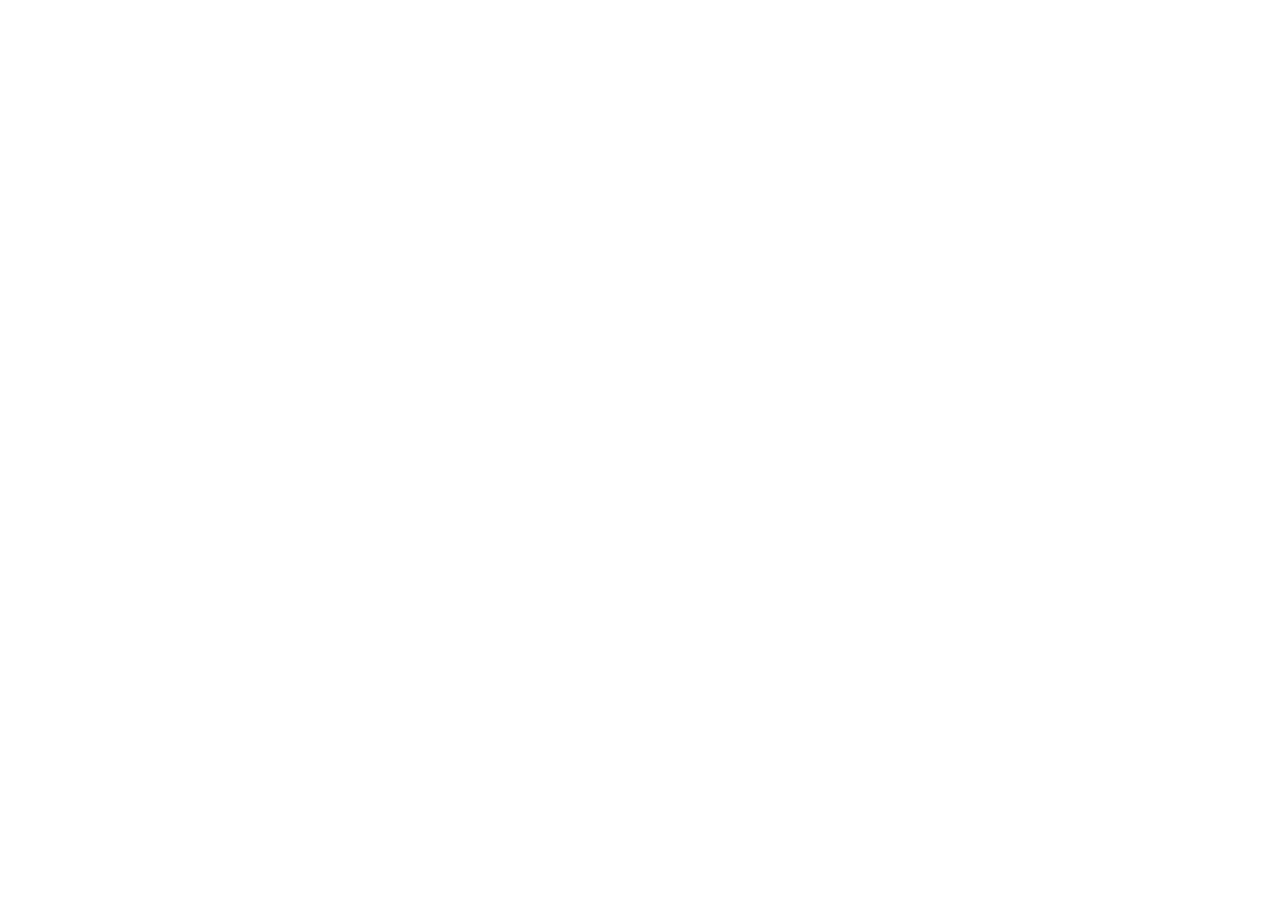
==== index.html @ 5708e4ac "Deploy alexander-portfolio on main page" ====
<!doctype html>
<html lang="en">

  <head>
    <meta charset="UTF-8" />
    <meta
      name="viewport"
      content="width=device-width, initial-scale=1.0, maximum-scale=1" />
    <title>Александр: Инженер, Музыкант, Разработчик</title>
    <meta name="description" content="Персональный сайт Александра - инженер микроэлектроники, музыкант, композитор, диджей и разработчик ПО" />
    <link rel="preconnect" href="https://fonts.googleapis.com" />
    <link rel="preconnect" href="https://fonts.gstatic.com" crossorigin />
    <link href="https://fonts.googleapis.com/css2?family=Playfair+Display:wght@700&family=Inter:wght@400;500;600;700&display=swap" rel="stylesheet" />   <script type="module" crossorigin src="/alexander-portfolio/assets/index-jANOwdcz.js"></script>
   <link rel="stylesheet" crossorigin href="/alexander-portfolio/assets/index-yo7OLKyn.css">
 </head>

  <body>
    <script id="manus-runtime">window.__MANUS_HOST_DEV__ = false;
(function(){"use strict";var Mr={exports:{}},Kn={};/**
 * @license React
 * react-jsx-runtime.production.js
 *
 * Copyright (c) Meta Platforms, Inc. and affiliates.
 *
 * This source code is licensed under the MIT license found in the
 * LICENSE file in the root directory of this source tree.
 */var $c;function um(){if($c)return Kn;$c=1;var r=Symbol.for("react.transitional.element"),i=Symbol.for("react.fragment");function c(s,d,m){var x=null;if(m!==void 0&&(x=""+m),d.key!==void 0&&(x=""+d.key),"key"in d){m={};for(var R in d)R!=="key"&&(m[R]=d[R])}else m=d;return d=m.ref,{$$typeof:r,type:s,key:x,ref:d!==void 0?d:null,props:m}}return Kn.Fragment=i,Kn.jsx=c,Kn.jsxs=c,Kn}var Fc;function dm(){return Fc||(Fc=1,Mr.exports=um()),Mr.exports}var h=dm(),Ar={exports:{}},Pn={},Rr={exports:{}},Nr={};/**
 * @license React
 * scheduler.production.js
 *
 * Copyright (c) Meta Platforms, Inc. and affiliates.
 *
 * This source code is licensed under the MIT license found in the
 * LICENSE file in the root directory of this source tree.
 */var Ic;function fm(){return Ic||(Ic=1,function(r){function i(A,q){var B=A.length;A.push(q);t:for(;0<B;){var bt=B-1>>>1,p=A[bt];if(0<d(p,q))A[bt]=q,A[B]=p,B=bt;else break t}}function c(A){return A.length===0?null:A[0]}function s(A){if(A.length===0)return null;var q=A[0],B=A.pop();if(B!==q){A[0]=B;t:for(var bt=0,p=A.length,O=p>>>1;bt<O;){var X=2*(bt+1)-1,G=A[X],Z=X+1,st=A[Z];if(0>d(G,B))Z<p&&0>d(st,G)?(A[bt]=st,A[Z]=B,bt=Z):(A[bt]=G,A[X]=B,bt=X);else if(Z<p&&0>d(st,B))A[bt]=st,A[Z]=B,bt=Z;else break t}}return q}function d(A,q){var B=A.sortIndex-q.sortIndex;return B!==0?B:A.id-q.id}if(r.unstable_now=void 0,typeof performance=="object"&&typeof performance.now=="function"){var m=performance;r.unstable_now=function(){return m.now()}}else{var x=Date,R=x.now();r.unstable_now=function(){return x.now()-R}}var C=[],v=[],D=1,j=null,J=3,at=!1,$=!1,nt=!1,ct=!1,ht=typeof setTimeout=="function"?setTimeout:null,St=typeof clearTimeout=="function"?clearTimeout:null,_=typeof setImmediate<"u"?setImmediate:null;function Y(A){for(var q=c(v);q!==null;){if(q.callback===null)s(v);else if(q.startTime<=A)s(v),q.sortIndex=q.expirationTime,i(C,q);else break;q=c(v)}}function H(A){if(nt=!1,Y(A),!$)if(c(C)!==null)$=!0,it||(it=!0,Bt());else{var q=c(v);q!==null&&Mt(H,q.startTime-A)}}var it=!1,rt=-1,V=5,xt=-1;function Be(){return ct?!0:!(r.unstable_now()-xt<V)}function te(){if(ct=!1,it){var A=r.unstable_now();xt=A;var q=!0;try{t:{$=!1,nt&&(nt=!1,St(rt),rt=-1),at=!0;var B=J;try{e:{for(Y(A),j=c(C);j!==null&&!(j.expirationTime>A&&Be());){var bt=j.callback;if(typeof bt=="function"){j.callback=null,J=j.priorityLevel;var p=bt(j.expirationTime<=A);if(A=r.unstable_now(),typeof p=="function"){j.callback=p,Y(A),q=!0;break e}j===c(C)&&s(C),Y(A)}else s(C);j=c(C)}if(j!==null)q=!0;else{var O=c(v);O!==null&&Mt(H,O.startTime-A),q=!1}}break t}finally{j=null,J=B,at=!1}q=void 0}}finally{q?Bt():it=!1}}}var Bt;if(typeof _=="function")Bt=function(){_(te)};else if(typeof MessageChannel<"u"){var me=new MessageChannel,Se=me.port2;me.port1.onmessage=te,Bt=function(){Se.postMessage(null)}}else Bt=function(){ht(te,0)};function Mt(A,q){rt=ht(function(){A(r.unstable_now())},q)}r.unstable_IdlePriority=5,r.unstable_ImmediatePriority=1,r.unstable_LowPriority=4,r.unstable_NormalPriority=3,r.unstable_Profiling=null,r.unstable_UserBlockingPriority=2,r.unstable_cancelCallback=function(A){A.callback=null},r.unstable_forceFrameRate=function(A){0>A||125<A?console.error("forceFrameRate takes a positive int between 0 and 125, forcing frame rates higher than 125 fps is not supported"):V=0<A?Math.floor(1e3/A):5},r.unstable_getCurrentPriorityLevel=function(){return J},r.unstable_next=function(A){switch(J){case 1:case 2:case 3:var q=3;break;default:q=J}var B=J;J=q;try{return A()}finally{J=B}},r.unstable_requestPaint=function(){ct=!0},r.unstable_runWithPriority=function(A,q){switch(A){case 1:case 2:case 3:case 4:case 5:break;default:A=3}var B=J;J=A;try{return q()}finally{J=B}},r.unstable_scheduleCallback=function(A,q,B){var bt=r.unstable_now();switch(typeof B=="object"&&B!==null?(B=B.delay,B=typeof B=="number"&&0<B?bt+B:bt):B=bt,A){case 1:var p=-1;break;case 2:p=250;break;case 5:p=1073741823;break;case 4:p=1e4;break;default:p=5e3}return p=B+p,A={id:D++,callback:q,priorityLevel:A,startTime:B,expirationTime:p,sortIndex:-1},B>bt?(A.sortIndex=B,i(v,A),c(C)===null&&A===c(v)&&(nt?(St(rt),rt=-1):nt=!0,Mt(H,B-bt))):(A.sortIndex=p,i(C,A),$||at||($=!0,it||(it=!0,Bt()))),A},r.unstable_shouldYield=Be,r.unstable_wrapCallback=function(A){var q=J;return function(){var B=J;J=q;try{return A.apply(this,arguments)}finally{J=B}}}}(Nr)),Nr}var tu;function hm(){return tu||(tu=1,Rr.exports=fm()),Rr.exports}var zr={exports:{}},ut={};/**
 * @license React
 * react.production.js
 *
 * Copyright (c) Meta Platforms, Inc. and affiliates.
 *
 * This source code is licensed under the MIT license found in the
 * LICENSE file in the root directory of this source tree.
 */var eu;function mm(){if(eu)return ut;eu=1;var r=Symbol.for("react.transitional.element"),i=Symbol.for("react.portal"),c=Symbol.for("react.fragment"),s=Symbol.for("react.strict_mode"),d=Symbol.for("react.profiler"),m=Symbol.for("react.consumer"),x=Symbol.for("react.context"),R=Symbol.for("react.forward_ref"),C=Symbol.for("react.suspense"),v=Symbol.for("react.memo"),D=Symbol.for("react.lazy"),j=Symbol.iterator;function J(p){return p===null||typeof p!="object"?null:(p=j&&p[j]||p["@@iterator"],typeof p=="function"?p:null)}var at={isMounted:function(){return!1},enqueueForceUpdate:function(){},enqueueReplaceState:function(){},enqueueSetState:function(){}},$=Object.assign,nt={};function ct(p,O,X){this.props=p,this.context=O,this.refs=nt,this.updater=X||at}ct.prototype.isReactComponent={},ct.prototype.setState=function(p,O){if(typeof p!="object"&&typeof p!="function"&&p!=null)throw Error("takes an object of state variables to update or a function which returns an object of state variables.");this.updater.enqueueSetState(this,p,O,"setState")},ct.prototype.forceUpdate=function(p){this.updater.enqueueForceUpdate(this,p,"forceUpdate")};function ht(){}ht.prototype=ct.prototype;function St(p,O,X){this.props=p,this.context=O,this.refs=nt,this.updater=X||at}var _=St.prototype=new ht;_.constructor=St,$(_,ct.prototype),_.isPureReactComponent=!0;var Y=Array.isArray,H={H:null,A:null,T:null,S:null,V:null},it=Object.prototype.hasOwnProperty;function rt(p,O,X,G,Z,st){return X=st.ref,{$$typeof:r,type:p,key:O,ref:X!==void 0?X:null,props:st}}function V(p,O){return rt(p.type,O,void 0,void 0,void 0,p.props)}function xt(p){return typeof p=="object"&&p!==null&&p.$$typeof===r}function Be(p){var O={"=":"=0",":":"=2"};return"$"+p.replace(/[=:]/g,function(X){return O[X]})}var te=/\/+/g;function Bt(p,O){return typeof p=="object"&&p!==null&&p.key!=null?Be(""+p.key):O.toString(36)}function me(){}function Se(p){switch(p.status){case"fulfilled":return p.value;case"rejected":throw p.reason;default:switch(typeof p.status=="string"?p.then(me,me):(p.status="pending",p.then(function(O){p.status==="pending"&&(p.status="fulfilled",p.value=O)},function(O){p.status==="pending"&&(p.status="rejected",p.reason=O)})),p.status){case"fulfilled":return p.value;case"rejected":throw p.reason}}throw p}function Mt(p,O,X,G,Z){var st=typeof p;(st==="undefined"||st==="boolean")&&(p=null);var I=!1;if(p===null)I=!0;else switch(st){case"bigint":case"string":case"number":I=!0;break;case"object":switch(p.$$typeof){case r:case i:I=!0;break;case D:return I=p._init,Mt(I(p._payload),O,X,G,Z)}}if(I)return Z=Z(p),I=G===""?"."+Bt(p,0):G,Y(Z)?(X="",I!=null&&(X=I.replace(te,"$&/")+"/"),Mt(Z,O,X,"",function(Jt){return Jt})):Z!=null&&(xt(Z)&&(Z=V(Z,X+(Z.key==null||p&&p.key===Z.key?"":(""+Z.key).replace(te,"$&/")+"/")+I)),O.push(Z)),1;I=0;var gt=G===""?".":G+":";if(Y(p))for(var Tt=0;Tt<p.length;Tt++)G=p[Tt],st=gt+Bt(G,Tt),I+=Mt(G,O,X,st,Z);else if(Tt=J(p),typeof Tt=="function")for(p=Tt.call(p),Tt=0;!(G=p.next()).done;)G=G.value,st=gt+Bt(G,Tt++),I+=Mt(G,O,X,st,Z);else if(st==="object"){if(typeof p.then=="function")return Mt(Se(p),O,X,G,Z);throw O=String(p),Error("Objects are not valid as a React child (found: "+(O==="[object Object]"?"object with keys {"+Object.keys(p).join(", ")+"}":O)+"). If you meant to render a collection of children, use an array instead.")}return I}function A(p,O,X){if(p==null)return p;var G=[],Z=0;return Mt(p,G,"","",function(st){return O.call(X,st,Z++)}),G}function q(p){if(p._status===-1){var O=p._result;O=O(),O.then(function(X){(p._status===0||p._status===-1)&&(p._status=1,p._result=X)},function(X){(p._status===0||p._status===-1)&&(p._status=2,p._result=X)}),p._status===-1&&(p._status=0,p._result=O)}if(p._status===1)return p._result.default;throw p._result}var B=typeof reportError=="function"?reportError:function(p){if(typeof window=="object"&&typeof window.ErrorEvent=="function"){var O=new window.ErrorEvent("error",{bubbles:!0,cancelable:!0,message:typeof p=="object"&&p!==null&&typeof p.message=="string"?String(p.message):String(p),error:p});if(!window.dispatchEvent(O))return}else if(typeof process=="object"&&typeof process.emit=="function"){process.emit("uncaughtException",p);return}console.error(p)};function bt(){}return ut.Children={map:A,forEach:function(p,O,X){A(p,function(){O.apply(this,arguments)},X)},count:function(p){var O=0;return A(p,function(){O++}),O},toArray:function(p){return A(p,function(O){return O})||[]},only:function(p){if(!xt(p))throw Error("React.Children.only expected to receive a single React element child.");return p}},ut.Component=ct,ut.Fragment=c,ut.Profiler=d,ut.PureComponent=St,ut.StrictMode=s,ut.Suspense=C,ut.__CLIENT_INTERNALS_DO_NOT_USE_OR_WARN_USERS_THEY_CANNOT_UPGRADE=H,ut.__COMPILER_RUNTIME={__proto__:null,c:function(p){return H.H.useMemoCache(p)}},ut.cache=function(p){return function(){return p.apply(null,arguments)}},ut.cloneElement=function(p,O,X){if(p==null)throw Error("The argument must be a React element, but you passed "+p+".");var G=$({},p.props),Z=p.key,st=void 0;if(O!=null)for(I in O.ref!==void 0&&(st=void 0),O.key!==void 0&&(Z=""+O.key),O)!it.call(O,I)||I==="key"||I==="__self"||I==="__source"||I==="ref"&&O.ref===void 0||(G[I]=O[I]);var I=arguments.length-2;if(I===1)G.children=X;else if(1<I){for(var gt=Array(I),Tt=0;Tt<I;Tt++)gt[Tt]=arguments[Tt+2];G.children=gt}return rt(p.type,Z,void 0,void 0,st,G)},ut.createContext=function(p){return p={$$typeof:x,_currentValue:p,_currentValue2:p,_threadCount:0,Provider:null,Consumer:null},p.Provider=p,p.Consumer={$$typeof:m,_context:p},p},ut.createElement=function(p,O,X){var G,Z={},st=null;if(O!=null)for(G in O.key!==void 0&&(st=""+O.key),O)it.call(O,G)&&G!=="key"&&G!=="__self"&&G!=="__source"&&(Z[G]=O[G]);var I=arguments.length-2;if(I===1)Z.children=X;else if(1<I){for(var gt=Array(I),Tt=0;Tt<I;Tt++)gt[Tt]=arguments[Tt+2];Z.children=gt}if(p&&p.defaultProps)for(G in I=p.defaultProps,I)Z[G]===void 0&&(Z[G]=I[G]);return rt(p,st,void 0,void 0,null,Z)},ut.createRef=function(){return{current:null}},ut.forwardRef=function(p){return{$$typeof:R,render:p}},ut.isValidElement=xt,ut.lazy=function(p){return{$$typeof:D,_payload:{_status:-1,_result:p},_init:q}},ut.memo=function(p,O){return{$$typeof:v,type:p,compare:O===void 0?null:O}},ut.startTransition=function(p){var O=H.T,X={};H.T=X;try{var G=p(),Z=H.S;Z!==null&&Z(X,G),typeof G=="object"&&G!==null&&typeof G.then=="function"&&G.then(bt,B)}catch(st){B(st)}finally{H.T=O}},ut.unstable_useCacheRefresh=function(){return H.H.useCacheRefresh()},ut.use=function(p){return H.H.use(p)},ut.useActionState=function(p,O,X){return H.H.useActionState(p,O,X)},ut.useCallback=function(p,O){return H.H.useCallback(p,O)},ut.useContext=function(p){return H.H.useContext(p)},ut.useDebugValue=function(){},ut.useDeferredValue=function(p,O){return H.H.useDeferredValue(p,O)},ut.useEffect=function(p,O,X){var G=H.H;if(typeof X=="function")throw Error("useEffect CRUD overload is not enabled in this build of React.");return G.useEffect(p,O)},ut.useId=function(){return H.H.useId()},ut.useImperativeHandle=function(p,O,X){return H.H.useImperativeHandle(p,O,X)},ut.useInsertionEffect=function(p,O){return H.H.useInsertionEffect(p,O)},ut.useLayoutEffect=function(p,O){return H.H.useLayoutEffect(p,O)},ut.useMemo=function(p,O){return H.H.useMemo(p,O)},ut.useOptimistic=function(p,O){return H.H.useOptimistic(p,O)},ut.useReducer=function(p,O,X){return H.H.useReducer(p,O,X)},ut.useRef=function(p){return H.H.useRef(p)},ut.useState=function(p){return H.H.useState(p)},ut.useSyncExternalStore=function(p,O,X){return H.H.useSyncExternalStore(p,O,X)},ut.useTransition=function(){return H.H.useTransition()},ut.version="19.1.1",ut}var lu;function _r(){return lu||(lu=1,zr.exports=mm()),zr.exports}var kr={exports:{}},he={};/**
 * @license React
 * react-dom.production.js
 *
 * Copyright (c) Meta Platforms, Inc. and affiliates.
 *
 * This source code is licensed under the MIT license found in the
 * LICENSE file in the root directory of this source tree.
 */var au;function gm(){if(au)return he;au=1;var r=_r();function i(C){var v="https://react.dev/errors/"+C;if(1<arguments.length){v+="?args[]="+encodeURIComponent(arguments[1]);for(var D=2;D<arguments.length;D++)v+="&args[]="+encodeURIComponent(arguments[D])}return"Minified React error #"+C+"; visit "+v+" for the full message or use the non-minified dev environment for full errors and additional helpful warnings."}function c(){}var s={d:{f:c,r:function(){throw Error(i(522))},D:c,C:c,L:c,m:c,X:c,S:c,M:c},p:0,findDOMNode:null},d=Symbol.for("react.portal");function m(C,v,D){var j=3<arguments.length&&arguments[3]!==void 0?arguments[3]:null;return{$$typeof:d,key:j==null?null:""+j,children:C,containerInfo:v,implementation:D}}var x=r.__CLIENT_INTERNALS_DO_NOT_USE_OR_WARN_USERS_THEY_CANNOT_UPGRADE;function R(C,v){if(C==="font")return"";if(typeof v=="string")return v==="use-credentials"?v:""}return he.__DOM_INTERNALS_DO_NOT_USE_OR_WARN_USERS_THEY_CANNOT_UPGRADE=s,he.createPortal=function(C,v){var D=2<arguments.length&&arguments[2]!==void 0?arguments[2]:null;if(!v||v.nodeType!==1&&v.nodeType!==9&&v.nodeType!==11)throw Error(i(299));return m(C,v,null,D)},he.flushSync=function(C){var v=x.T,D=s.p;try{if(x.T=null,s.p=2,C)return C()}finally{x.T=v,s.p=D,s.d.f()}},he.preconnect=function(C,v){typeof C=="string"&&(v?(v=v.crossOrigin,v=typeof v=="string"?v==="use-credentials"?v:"":void 0):v=null,s.d.C(C,v))},he.prefetchDNS=function(C){typeof C=="string"&&s.d.D(C)},he.preinit=function(C,v){if(typeof C=="string"&&v&&typeof v.as=="string"){var D=v.as,j=R(D,v.crossOrigin),J=typeof v.integrity=="string"?v.integrity:void 0,at=typeof v.fetchPriority=="string"?v.fetchPriority:void 0;D==="style"?s.d.S(C,typeof v.precedence=="string"?v.precedence:void 0,{crossOrigin:j,integrity:J,fetchPriority:at}):D==="script"&&s.d.X(C,{crossOrigin:j,integrity:J,fetchPriority:at,nonce:typeof v.nonce=="string"?v.nonce:void 0})}},he.preinitModule=function(C,v){if(typeof C=="string")if(typeof v=="object"&&v!==null){if(v.as==null||v.as==="script"){var D=R(v.as,v.crossOrigin);s.d.M(C,{crossOrigin:D,integrity:typeof v.integrity=="string"?v.integrity:void 0,nonce:typeof v.nonce=="string"?v.nonce:void 0})}}else v==null&&s.d.M(C)},he.preload=function(C,v){if(typeof C=="string"&&typeof v=="object"&&v!==null&&typeof v.as=="string"){var D=v.as,j=R(D,v.crossOrigin);s.d.L(C,D,{crossOrigin:j,integrity:typeof v.integrity=="string"?v.integrity:void 0,nonce:typeof v.nonce=="string"?v.nonce:void 0,type:typeof v.type=="string"?v.type:void 0,fetchPriority:typeof v.fetchPriority=="string"?v.fetchPriority:void 0,referrerPolicy:typeof v.referrerPolicy=="string"?v.referrerPolicy:void 0,imageSrcSet:typeof v.imageSrcSet=="string"?v.imageSrcSet:void 0,imageSizes:typeof v.imageSizes=="string"?v.imageSizes:void 0,media:typeof v.media=="string"?v.media:void 0})}},he.preloadModule=function(C,v){if(typeof C=="string")if(v){var D=R(v.as,v.crossOrigin);s.d.m(C,{as:typeof v.as=="string"&&v.as!=="script"?v.as:void 0,crossOrigin:D,integrity:typeof v.integrity=="string"?v.integrity:void 0})}else s.d.m(C)},he.requestFormReset=function(C){s.d.r(C)},he.unstable_batchedUpdates=function(C,v){return C(v)},he.useFormState=function(C,v,D){return x.H.useFormState(C,v,D)},he.useFormStatus=function(){return x.H.useHostTransitionStatus()},he.version="19.1.1",he}var nu;function pm(){if(nu)return kr.exports;nu=1;function r(){if(!(typeof __REACT_DEVTOOLS_GLOBAL_HOOK__>"u"||typeof __REACT_DEVTOOLS_GLOBAL_HOOK__.checkDCE!="function"))try{__REACT_DEVTOOLS_GLOBAL_HOOK__.checkDCE(r)}catch(i){console.error(i)}}return r(),kr.exports=gm(),kr.exports}/**
 * @license React
 * react-dom-client.production.js
 *
 * Copyright (c) Meta Platforms, Inc. and affiliates.
 *
 * This source code is licensed under the MIT license found in the
 * LICENSE file in the root directory of this source tree.
 */var ou;function ym(){if(ou)return Pn;ou=1;var r=hm(),i=_r(),c=pm();function s(t){var e="https://react.dev/errors/"+t;if(1<arguments.length){e+="?args[]="+encodeURIComponent(arguments[1]);for(var l=2;l<arguments.length;l++)e+="&args[]="+encodeURIComponent(arguments[l])}return"Minified React error #"+t+"; visit "+e+" for the full message or use the non-minified dev environment for full errors and additional helpful warnings."}function d(t){return!(!t||t.nodeType!==1&&t.nodeType!==9&&t.nodeType!==11)}function m(t){var e=t,l=t;if(t.alternate)for(;e.return;)e=e.return;else{t=e;do e=t,(e.flags&4098)!==0&&(l=e.return),t=e.return;while(t)}return e.tag===3?l:null}function x(t){if(t.tag===13){var e=t.memoizedState;if(e===null&&(t=t.alternate,t!==null&&(e=t.memoizedState)),e!==null)return e.dehydrated}return null}function R(t){if(m(t)!==t)throw Error(s(188))}function C(t){var e=t.alternate;if(!e){if(e=m(t),e===null)throw Error(s(188));return e!==t?null:t}for(var l=t,a=e;;){var n=l.return;if(n===null)break;var o=n.alternate;if(o===null){if(a=n.return,a!==null){l=a;continue}break}if(n.child===o.child){for(o=n.child;o;){if(o===l)return R(n),t;if(o===a)return R(n),e;o=o.sibling}throw Error(s(188))}if(l.return!==a.return)l=n,a=o;else{for(var u=!1,f=n.child;f;){if(f===l){u=!0,l=n,a=o;break}if(f===a){u=!0,a=n,l=o;break}f=f.sibling}if(!u){for(f=o.child;f;){if(f===l){u=!0,l=o,a=n;break}if(f===a){u=!0,a=o,l=n;break}f=f.sibling}if(!u)throw Error(s(189))}}if(l.alternate!==a)throw Error(s(190))}if(l.tag!==3)throw Error(s(188));return l.stateNode.current===l?t:e}function v(t){var e=t.tag;if(e===5||e===26||e===27||e===6)return t;for(t=t.child;t!==null;){if(e=v(t),e!==null)return e;t=t.sibling}return null}var D=Object.assign,j=Symbol.for("react.element"),J=Symbol.for("react.transitional.element"),at=Symbol.for("react.portal"),$=Symbol.for("react.fragment"),nt=Symbol.for("react.strict_mode"),ct=Symbol.for("react.profiler"),ht=Symbol.for("react.provider"),St=Symbol.for("react.consumer"),_=Symbol.for("react.context"),Y=Symbol.for("react.forward_ref"),H=Symbol.for("react.suspense"),it=Symbol.for("react.suspense_list"),rt=Symbol.for("react.memo"),V=Symbol.for("react.lazy"),xt=Symbol.for("react.activity"),Be=Symbol.for("react.memo_cache_sentinel"),te=Symbol.iterator;function Bt(t){return t===null||typeof t!="object"?null:(t=te&&t[te]||t["@@iterator"],typeof t=="function"?t:null)}var me=Symbol.for("react.client.reference");function Se(t){if(t==null)return null;if(typeof t=="function")return t.$$typeof===me?null:t.displayName||t.name||null;if(typeof t=="string")return t;switch(t){case $:return"Fragment";case ct:return"Profiler";case nt:return"StrictMode";case H:return"Suspense";case it:return"SuspenseList";case xt:return"Activity"}if(typeof t=="object")switch(t.$$typeof){case at:return"Portal";case _:return(t.displayName||"Context")+".Provider";case St:return(t._context.displayName||"Context")+".Consumer";case Y:var e=t.render;return t=t.displayName,t||(t=e.displayName||e.name||"",t=t!==""?"ForwardRef("+t+")":"ForwardRef"),t;case rt:return e=t.displayName||null,e!==null?e:Se(t.type)||"Memo";case V:e=t._payload,t=t._init;try{return Se(t(e))}catch{}}return null}var Mt=Array.isArray,A=i.__CLIENT_INTERNALS_DO_NOT_USE_OR_WARN_USERS_THEY_CANNOT_UPGRADE,q=c.__DOM_INTERNALS_DO_NOT_USE_OR_WARN_USERS_THEY_CANNOT_UPGRADE,B={pending:!1,data:null,method:null,action:null},bt=[],p=-1;function O(t){return{current:t}}function X(t){0>p||(t.current=bt[p],bt[p]=null,p--)}function G(t,e){p++,bt[p]=t.current,t.current=e}var Z=O(null),st=O(null),I=O(null),gt=O(null);function Tt(t,e){switch(G(I,e),G(st,t),G(Z,null),e.nodeType){case 9:case 11:t=(t=e.documentElement)&&(t=t.namespaceURI)?Hh(t):0;break;default:if(t=e.tagName,e=e.namespaceURI)e=Hh(e),t=Uh(e,t);else switch(t){case"svg":t=1;break;case"math":t=2;break;default:t=0}}X(Z),G(Z,t)}function Jt(){X(Z),X(st),X(I)}function Ke(t){t.memoizedState!==null&&G(gt,t);var e=Z.current,l=Uh(e,t.type);e!==l&&(G(st,t),G(Z,l))}function Ce(t){st.current===t&&(X(Z),X(st)),gt.current===t&&(X(gt),Wo._currentValue=B)}var Pe=Object.prototype.hasOwnProperty,yl=r.unstable_scheduleCallback,sn=r.unstable_cancelCallback,Ca=r.unstable_shouldYield,ri=r.unstable_requestPaint,ge=r.unstable_now,si=r.unstable_getCurrentPriorityLevel,Ul=r.unstable_ImmediatePriority,Fn=r.unstable_UserBlockingPriority,nl=r.unstable_NormalPriority,ci=r.unstable_LowPriority,Gl=r.unstable_IdlePriority,ui=r.log,Ea=r.unstable_setDisableYieldValue,ql=null,Wt=null;function Je(t){if(typeof ui=="function"&&Ea(t),Wt&&typeof Wt.setStrictMode=="function")try{Wt.setStrictMode(ql,t)}catch{}}var $t=Math.clz32?Math.clz32:fi,di=Math.log,Ta=Math.LN2;function fi(t){return t>>>=0,t===0?32:31-(di(t)/Ta|0)|0}var L=256,cn=4194304;function vl(t){var e=t&42;if(e!==0)return e;switch(t&-t){case 1:return 1;case 2:return 2;case 4:return 4;case 8:return 8;case 16:return 16;case 32:return 32;case 64:return 64;case 128:return 128;case 256:case 512:case 1024:case 2048:case 4096:case 8192:case 16384:case 32768:case 65536:case 131072:case 262144:case 524288:case 1048576:case 2097152:return t&4194048;case 4194304:case 8388608:case 16777216:case 33554432:return t&62914560;case 67108864:return 67108864;case 134217728:return 134217728;case 268435456:return 268435456;case 536870912:return 536870912;case 1073741824:return 0;default:return t}}function un(t,e,l){var a=t.pendingLanes;if(a===0)return 0;var n=0,o=t.suspendedLanes,u=t.pingedLanes;t=t.warmLanes;var f=a&134217727;return f!==0?(a=f&~o,a!==0?n=vl(a):(u&=f,u!==0?n=vl(u):l||(l=f&~t,l!==0&&(n=vl(l))))):(f=a&~o,f!==0?n=vl(f):u!==0?n=vl(u):l||(l=a&~t,l!==0&&(n=vl(l)))),n===0?0:e!==0&&e!==n&&(e&o)===0&&(o=n&-n,l=e&-e,o>=l||o===32&&(l&4194048)!==0)?e:n}function Dt(t,e){return(t.pendingLanes&~(t.suspendedLanes&~t.pingedLanes)&e)===0}function In(t,e){switch(t){case 1:case 2:case 4:case 8:case 64:return e+250;case 16:case 32:case 128:case 256:case 512:case 1024:case 2048:case 4096:case 8192:case 16384:case 32768:case 65536:case 131072:case 262144:case 524288:case 1048576:case 2097152:return e+5e3;case 4194304:case 8388608:case 16777216:case 33554432:return-1;case 67108864:case 134217728:case 268435456:case 536870912:case 1073741824:return-1;default:return-1}}function to(){var t=L;return L<<=1,(L&4194048)===0&&(L=256),t}function hi(){var t=cn;return cn<<=1,(cn&62914560)===0&&(cn=4194304),t}function eo(t){for(var e=[],l=0;31>l;l++)e.push(t);return e}function Da(t,e){t.pendingLanes|=e,e!==268435456&&(t.suspendedLanes=0,t.pingedLanes=0,t.warmLanes=0)}function Ir(t,e,l,a,n,o){var u=t.pendingLanes;t.pendingLanes=l,t.suspendedLanes=0,t.pingedLanes=0,t.warmLanes=0,t.expiredLanes&=l,t.entangledLanes&=l,t.errorRecoveryDisabledLanes&=l,t.shellSuspendCounter=0;var f=t.entanglements,g=t.expirationTimes,S=t.hiddenUpdates;for(l=u&~l;0<l;){var N=31-$t(l),k=1<<N;f[N]=0,g[N]=-1;var E=S[N];if(E!==null)for(S[N]=null,N=0;N<E.length;N++){var T=E[N];T!==null&&(T.lane&=-536870913)}l&=~k}a!==0&&mi(t,a,0),o!==0&&n===0&&t.tag!==0&&(t.suspendedLanes|=o&~(u&~e))}function mi(t,e,l){t.pendingLanes|=e,t.suspendedLanes&=~e;var a=31-$t(e);t.entangledLanes|=e,t.entanglements[a]=t.entanglements[a]|1073741824|l&4194090}function gi(t,e){var l=t.entangledLanes|=e;for(t=t.entanglements;l;){var a=31-$t(l),n=1<<a;n&e|t[a]&e&&(t[a]|=e),l&=~n}}function lo(t){switch(t){case 2:t=1;break;case 8:t=4;break;case 32:t=16;break;case 256:case 512:case 1024:case 2048:case 4096:case 8192:case 16384:case 32768:case 65536:case 131072:case 262144:case 524288:case 1048576:case 2097152:case 4194304:case 8388608:case 16777216:case 33554432:t=128;break;case 268435456:t=134217728;break;default:t=0}return t}function ao(t){return t&=-t,2<t?8<t?(t&134217727)!==0?32:268435456:8:2}function pi(){var t=q.p;return t!==0?t:(t=window.event,t===void 0?32:nm(t.type))}function ts(t,e){var l=q.p;try{return q.p=t,e()}finally{q.p=l}}var ol=Math.random().toString(36).slice(2),ee="__reactFiber$"+ol,pe="__reactProps$"+ol,Yl="__reactContainer$"+ol,no="__reactEvents$"+ol,es="__reactListeners$"+ol,ls="__reactHandles$"+ol,yi="__reactResources$"+ol,Ma="__reactMarker$"+ol;function oo(t){delete t[ee],delete t[pe],delete t[no],delete t[es],delete t[ls]}function Vl(t){var e=t[ee];if(e)return e;for(var l=t.parentNode;l;){if(e=l[Yl]||l[ee]){if(l=e.alternate,e.child!==null||l!==null&&l.child!==null)for(t=Vh(t);t!==null;){if(l=t[ee])return l;t=Vh(t)}return e}t=l,l=t.parentNode}return null}function Xl(t){if(t=t[ee]||t[Yl]){var e=t.tag;if(e===5||e===6||e===13||e===26||e===27||e===3)return t}return null}function Aa(t){var e=t.tag;if(e===5||e===26||e===27||e===6)return t.stateNode;throw Error(s(33))}function Zl(t){var e=t[yi];return e||(e=t[yi]={hoistableStyles:new Map,hoistableScripts:new Map}),e}function Vt(t){t[Ma]=!0}var vi=new Set,bi={};function bl(t,e){We(t,e),We(t+"Capture",e)}function We(t,e){for(bi[t]=e,t=0;t<e.length;t++)vi.add(e[t])}var as=RegExp("^[:A-Z_a-z\\u00C0-\\u00D6\\u00D8-\\u00F6\\u00F8-\\u02FF\\u0370-\\u037D\\u037F-\\u1FFF\\u200C-\\u200D\\u2070-\\u218F\\u2C00-\\u2FEF\\u3001-\\uD7FF\\uF900-\\uFDCF\\uFDF0-\\uFFFD][:A-Z_a-z\\u00C0-\\u00D6\\u00D8-\\u00F6\\u00F8-\\u02FF\\u0370-\\u037D\\u037F-\\u1FFF\\u200C-\\u200D\\u2070-\\u218F\\u2C00-\\u2FEF\\u3001-\\uD7FF\\uF900-\\uFDCF\\uFDF0-\\uFFFD\\-.0-9\\u00B7\\u0300-\\u036F\\u203F-\\u2040]*$"),xi={},wi={};function Ra(t){return Pe.call(wi,t)?!0:Pe.call(xi,t)?!1:as.test(t)?wi[t]=!0:(xi[t]=!0,!1)}function M(t,e,l){if(Ra(e))if(l===null)t.removeAttribute(e);else{switch(typeof l){case"undefined":case"function":case"symbol":t.removeAttribute(e);return;case"boolean":var a=e.toLowerCase().slice(0,5);if(a!=="data-"&&a!=="aria-"){t.removeAttribute(e);return}}t.setAttribute(e,""+l)}}function tt(t,e,l){if(l===null)t.removeAttribute(e);else{switch(typeof l){case"undefined":case"function":case"symbol":case"boolean":t.removeAttribute(e);return}t.setAttribute(e,""+l)}}function Ot(t,e,l,a){if(a===null)t.removeAttribute(l);else{switch(typeof a){case"undefined":case"function":case"symbol":case"boolean":t.removeAttribute(l);return}t.setAttributeNS(e,l,""+a)}}var le,Ee;function ae(t){if(le===void 0)try{throw Error()}catch(l){var e=l.stack.trim().match(/\n( *(at )?)/);le=e&&e[1]||"",Ee=-1<l.stack.indexOf(`
    at`)?" (<anonymous>)":-1<l.stack.indexOf("@")?"@unknown:0:0":""}return`
`+le+t+Ee}var Le=!1;function He(t,e){if(!t||Le)return"";Le=!0;var l=Error.prepareStackTrace;Error.prepareStackTrace=void 0;try{var a={DetermineComponentFrameRoot:function(){try{if(e){var k=function(){throw Error()};if(Object.defineProperty(k.prototype,"props",{set:function(){throw Error()}}),typeof Reflect=="object"&&Reflect.construct){try{Reflect.construct(k,[])}catch(T){var E=T}Reflect.construct(t,[],k)}else{try{k.call()}catch(T){E=T}t.call(k.prototype)}}else{try{throw Error()}catch(T){E=T}(k=t())&&typeof k.catch=="function"&&k.catch(function(){})}}catch(T){if(T&&E&&typeof T.stack=="string")return[T.stack,E.stack]}return[null,null]}};a.DetermineComponentFrameRoot.displayName="DetermineComponentFrameRoot";var n=Object.getOwnPropertyDescriptor(a.DetermineComponentFrameRoot,"name");n&&n.configurable&&Object.defineProperty(a.DetermineComponentFrameRoot,"name",{value:"DetermineComponentFrameRoot"});var o=a.DetermineComponentFrameRoot(),u=o[0],f=o[1];if(u&&f){var g=u.split(`
`),S=f.split(`
`);for(n=a=0;a<g.length&&!g[a].includes("DetermineComponentFrameRoot");)a++;for(;n<S.length&&!S[n].includes("DetermineComponentFrameRoot");)n++;if(a===g.length||n===S.length)for(a=g.length-1,n=S.length-1;1<=a&&0<=n&&g[a]!==S[n];)n--;for(;1<=a&&0<=n;a--,n--)if(g[a]!==S[n]){if(a!==1||n!==1)do if(a--,n--,0>n||g[a]!==S[n]){var N=`
`+g[a].replace(" at new "," at ");return t.displayName&&N.includes("<anonymous>")&&(N=N.replace("<anonymous>",t.displayName)),N}while(1<=a&&0<=n);break}}}finally{Le=!1,Error.prepareStackTrace=l}return(l=t?t.displayName||t.name:"")?ae(l):""}function Ql(t){switch(t.tag){case 26:case 27:case 5:return ae(t.type);case 16:return ae("Lazy");case 13:return ae("Suspense");case 19:return ae("SuspenseList");case 0:case 15:return He(t.type,!1);case 11:return He(t.type.render,!1);case 1:return He(t.type,!0);case 31:return ae("Activity");default:return""}}function xl(t){try{var e="";do e+=Ql(t),t=t.return;while(t);return e}catch(l){return`
Error generating stack: `+l.message+`
`+l.stack}}function Xt(t){switch(typeof t){case"bigint":case"boolean":case"number":case"string":case"undefined":return t;case"object":return t;default:return""}}function il(t){var e=t.type;return(t=t.nodeName)&&t.toLowerCase()==="input"&&(e==="checkbox"||e==="radio")}function ve(t){var e=il(t)?"checked":"value",l=Object.getOwnPropertyDescriptor(t.constructor.prototype,e),a=""+t[e];if(!t.hasOwnProperty(e)&&typeof l<"u"&&typeof l.get=="function"&&typeof l.set=="function"){var n=l.get,o=l.set;return Object.defineProperty(t,e,{configurable:!0,get:function(){return n.call(this)},set:function(u){a=""+u,o.call(this,u)}}),Object.defineProperty(t,e,{enumerable:l.enumerable}),{getValue:function(){return a},setValue:function(u){a=""+u},stopTracking:function(){t._valueTracker=null,delete t[e]}}}}function re(t){t._valueTracker||(t._valueTracker=ve(t))}function rl(t){if(!t)return!1;var e=t._valueTracker;if(!e)return!0;var l=e.getValue(),a="";return t&&(a=il(t)?t.checked?"true":"false":t.value),t=a,t!==l?(e.setValue(t),!0):!1}function wl(t){if(t=t||(typeof document<"u"?document:void 0),typeof t>"u")return null;try{return t.activeElement||t.body}catch{return t.body}}var dn=/[\n"\\]/g;function se(t){return t.replace(dn,function(e){return"\\"+e.charCodeAt(0).toString(16)+" "})}function Kl(t,e,l,a,n,o,u,f){t.name="",u!=null&&typeof u!="function"&&typeof u!="symbol"&&typeof u!="boolean"?t.type=u:t.removeAttribute("type"),e!=null?u==="number"?(e===0&&t.value===""||t.value!=e)&&(t.value=""+Xt(e)):t.value!==""+Xt(e)&&(t.value=""+Xt(e)):u!=="submit"&&u!=="reset"||t.removeAttribute("value"),e!=null?Pl(t,u,Xt(e)):l!=null?Pl(t,u,Xt(l)):a!=null&&t.removeAttribute("value"),n==null&&o!=null&&(t.defaultChecked=!!o),n!=null&&(t.checked=n&&typeof n!="function"&&typeof n!="symbol"),f!=null&&typeof f!="function"&&typeof f!="symbol"&&typeof f!="boolean"?t.name=""+Xt(f):t.removeAttribute("name")}function Na(t,e,l,a,n,o,u,f){if(o!=null&&typeof o!="function"&&typeof o!="symbol"&&typeof o!="boolean"&&(t.type=o),e!=null||l!=null){if(!(o!=="submit"&&o!=="reset"||e!=null))return;l=l!=null?""+Xt(l):"",e=e!=null?""+Xt(e):l,f||e===t.value||(t.value=e),t.defaultValue=e}a=a??n,a=typeof a!="function"&&typeof a!="symbol"&&!!a,t.checked=f?t.checked:!!a,t.defaultChecked=!!a,u!=null&&typeof u!="function"&&typeof u!="symbol"&&typeof u!="boolean"&&(t.name=u)}function Pl(t,e,l){e==="number"&&wl(t.ownerDocument)===t||t.defaultValue===""+l||(t.defaultValue=""+l)}function $e(t,e,l,a){if(t=t.options,e){e={};for(var n=0;n<l.length;n++)e["$"+l[n]]=!0;for(l=0;l<t.length;l++)n=e.hasOwnProperty("$"+t[l].value),t[l].selected!==n&&(t[l].selected=n),n&&a&&(t[l].defaultSelected=!0)}else{for(l=""+Xt(l),e=null,n=0;n<t.length;n++){if(t[n].value===l){t[n].selected=!0,a&&(t[n].defaultSelected=!0);return}e!==null||t[n].disabled||(e=t[n])}e!==null&&(e.selected=!0)}}function za(t,e,l){if(e!=null&&(e=""+Xt(e),e!==t.value&&(t.value=e),l==null)){t.defaultValue!==e&&(t.defaultValue=e);return}t.defaultValue=l!=null?""+Xt(l):""}function _a(t,e,l,a){if(e==null){if(a!=null){if(l!=null)throw Error(s(92));if(Mt(a)){if(1<a.length)throw Error(s(93));a=a[0]}l=a}l==null&&(l=""),e=l}l=Xt(e),t.defaultValue=l,a=t.textContent,a===l&&a!==""&&a!==null&&(t.value=a)}function Fe(t,e){if(e){var l=t.firstChild;if(l&&l===t.lastChild&&l.nodeType===3){l.nodeValue=e;return}}t.textContent=e}var fn=new Set("animationIterationCount aspectRatio borderImageOutset borderImageSlice borderImageWidth boxFlex boxFlexGroup boxOrdinalGroup columnCount columns flex flexGrow flexPositive flexShrink flexNegative flexOrder gridArea gridRow gridRowEnd gridRowSpan gridRowStart gridColumn gridColumnEnd gridColumnSpan gridColumnStart fontWeight lineClamp lineHeight opacity order orphans scale tabSize widows zIndex zoom fillOpacity floodOpacity stopOpacity strokeDasharray strokeDashoffset strokeMiterlimit strokeOpacity strokeWidth MozAnimationIterationCount MozBoxFlex MozBoxFlexGroup MozLineClamp msAnimationIterationCount msFlex msZoom msFlexGrow msFlexNegative msFlexOrder msFlexPositive msFlexShrink msGridColumn msGridColumnSpan msGridRow msGridRowSpan WebkitAnimationIterationCount WebkitBoxFlex WebKitBoxFlexGroup WebkitBoxOrdinalGroup WebkitColumnCount WebkitColumns WebkitFlex WebkitFlexGrow WebkitFlexPositive WebkitFlexShrink WebkitLineClamp".split(" "));function ka(t,e,l){var a=e.indexOf("--")===0;l==null||typeof l=="boolean"||l===""?a?t.setProperty(e,""):e==="float"?t.cssFloat="":t[e]="":a?t.setProperty(e,l):typeof l!="number"||l===0||fn.has(e)?e==="float"?t.cssFloat=l:t[e]=(""+l).trim():t[e]=l+"px"}function Oa(t,e,l){if(e!=null&&typeof e!="object")throw Error(s(62));if(t=t.style,l!=null){for(var a in l)!l.hasOwnProperty(a)||e!=null&&e.hasOwnProperty(a)||(a.indexOf("--")===0?t.setProperty(a,""):a==="float"?t.cssFloat="":t[a]="");for(var n in e)a=e[n],e.hasOwnProperty(n)&&l[n]!==a&&ka(t,n,a)}else for(var o in e)e.hasOwnProperty(o)&&ka(t,o,e[o])}function ja(t){if(t.indexOf("-")===-1)return!1;switch(t){case"annotation-xml":case"color-profile":case"font-face":case"font-face-src":case"font-face-uri":case"font-face-format":case"font-face-name":case"missing-glyph":return!1;default:return!0}}var Si=new Map([["acceptCharset","accept-charset"],["htmlFor","for"],["httpEquiv","http-equiv"],["crossOrigin","crossorigin"],["accentHeight","accent-height"],["alignmentBaseline","alignment-baseline"],["arabicForm","arabic-form"],["baselineShift","baseline-shift"],["capHeight","cap-height"],["clipPath","clip-path"],["clipRule","clip-rule"],["colorInterpolation","color-interpolation"],["colorInterpolationFilters","color-interpolation-filters"],["colorProfile","color-profile"],["colorRendering","color-rendering"],["dominantBaseline","dominant-baseline"],["enableBackground","enable-background"],["fillOpacity","fill-opacity"],["fillRule","fill-rule"],["floodColor","flood-color"],["floodOpacity","flood-opacity"],["fontFamily","font-family"],["fontSize","font-size"],["fontSizeAdjust","font-size-adjust"],["fontStretch","font-stretch"],["fontStyle","font-style"],["fontVariant","font-variant"],["fontWeight","font-weight"],["glyphName","glyph-name"],["glyphOrientationHorizontal","glyph-orientation-horizontal"],["glyphOrientationVertical","glyph-orientation-vertical"],["horizAdvX","horiz-adv-x"],["horizOriginX","horiz-origin-x"],["imageRendering","image-rendering"],["letterSpacing","letter-spacing"],["lightingColor","lighting-color"],["markerEnd","marker-end"],["markerMid","marker-mid"],["markerStart","marker-start"],["overlinePosition","overline-position"],["overlineThickness","overline-thickness"],["paintOrder","paint-order"],["panose-1","panose-1"],["pointerEvents","pointer-events"],["renderingIntent","rendering-intent"],["shapeRendering","shape-rendering"],["stopColor","stop-color"],["stopOpacity","stop-opacity"],["strikethroughPosition","strikethrough-position"],["strikethroughThickness","strikethrough-thickness"],["strokeDasharray","stroke-dasharray"],["strokeDashoffset","stroke-dashoffset"],["strokeLinecap","stroke-linecap"],["strokeLinejoin","stroke-linejoin"],["strokeMiterlimit","stroke-miterlimit"],["strokeOpacity","stroke-opacity"],["strokeWidth","stroke-width"],["textAnchor","text-anchor"],["textDecoration","text-decoration"],["textRendering","text-rendering"],["transformOrigin","transform-origin"],["underlinePosition","underline-position"],["underlineThickness","underline-thickness"],["unicodeBidi","unicode-bidi"],["unicodeRange","unicode-range"],["unitsPerEm","units-per-em"],["vAlphabetic","v-alphabetic"],["vHanging","v-hanging"],["vIdeographic","v-ideographic"],["vMathematical","v-mathematical"],["vectorEffect","vector-effect"],["vertAdvY","vert-adv-y"],["vertOriginX","vert-origin-x"],["vertOriginY","vert-origin-y"],["wordSpacing","word-spacing"],["writingMode","writing-mode"],["xmlnsXlink","xmlns:xlink"],["xHeight","x-height"]]),Ci=/^[\u0000-\u001F ]*j[\r\n\t]*a[\r\n\t]*v[\r\n\t]*a[\r\n\t]*s[\r\n\t]*c[\r\n\t]*r[\r\n\t]*i[\r\n\t]*p[\r\n\t]*t[\r\n\t]*:/i;function Ba(t){return Ci.test(""+t)?"javascript:throw new Error('React has blocked a javascript: URL as a security precaution.')":t}var hn=null;function mn(t){return t=t.target||t.srcElement||window,t.correspondingUseElement&&(t=t.correspondingUseElement),t.nodeType===3?t.parentNode:t}var Sl=null,Cl=null;function io(t){var e=Xl(t);if(e&&(t=e.stateNode)){var l=t[pe]||null;t:switch(t=e.stateNode,e.type){case"input":if(Kl(t,l.value,l.defaultValue,l.defaultValue,l.checked,l.defaultChecked,l.type,l.name),e=l.name,l.type==="radio"&&e!=null){for(l=t;l.parentNode;)l=l.parentNode;for(l=l.querySelectorAll('input[name="'+se(""+e)+'"][type="radio"]'),e=0;e<l.length;e++){var a=l[e];if(a!==t&&a.form===t.form){var n=a[pe]||null;if(!n)throw Error(s(90));Kl(a,n.value,n.defaultValue,n.defaultValue,n.checked,n.defaultChecked,n.type,n.name)}}for(e=0;e<l.length;e++)a=l[e],a.form===t.form&&rl(a)}break t;case"textarea":za(t,l.value,l.defaultValue);break t;case"select":e=l.value,e!=null&&$e(t,!!l.multiple,e,!1)}}}var gn=!1;function ro(t,e,l){if(gn)return t(e,l);gn=!0;try{var a=t(e);return a}finally{if(gn=!1,(Sl!==null||Cl!==null)&&(ir(),Sl&&(e=Sl,t=Cl,Cl=Sl=null,io(e),t)))for(e=0;e<t.length;e++)io(t[e])}}function Jl(t,e){var l=t.stateNode;if(l===null)return null;var a=l[pe]||null;if(a===null)return null;l=a[e];t:switch(e){case"onClick":case"onClickCapture":case"onDoubleClick":case"onDoubleClickCapture":case"onMouseDown":case"onMouseDownCapture":case"onMouseMove":case"onMouseMoveCapture":case"onMouseUp":case"onMouseUpCapture":case"onMouseEnter":(a=!a.disabled)||(t=t.type,a=!(t==="button"||t==="input"||t==="select"||t==="textarea")),t=!a;break t;default:t=!1}if(t)return null;if(l&&typeof l!="function")throw Error(s(231,e,typeof l));return l}var Ue=!(typeof window>"u"||typeof window.document>"u"||typeof window.document.createElement>"u"),pn=!1;if(Ue)try{var Wl={};Object.defineProperty(Wl,"passive",{get:function(){pn=!0}}),window.addEventListener("test",Wl,Wl),window.removeEventListener("test",Wl,Wl)}catch{pn=!1}var Ie=null,yn=null,La=null;function so(){if(La)return La;var t,e=yn,l=e.length,a,n="value"in Ie?Ie.value:Ie.textContent,o=n.length;for(t=0;t<l&&e[t]===n[t];t++);var u=l-t;for(a=1;a<=u&&e[l-a]===n[o-a];a++);return La=n.slice(t,1<a?1-a:void 0)}function Ha(t){var e=t.keyCode;return"charCode"in t?(t=t.charCode,t===0&&e===13&&(t=13)):t=e,t===10&&(t=13),32<=t||t===13?t:0}function Ua(){return!0}function co(){return!1}function ce(t){function e(l,a,n,o,u){this._reactName=l,this._targetInst=n,this.type=a,this.nativeEvent=o,this.target=u,this.currentTarget=null;for(var f in t)t.hasOwnProperty(f)&&(l=t[f],this[f]=l?l(o):o[f]);return this.isDefaultPrevented=(o.defaultPrevented!=null?o.defaultPrevented:o.returnValue===!1)?Ua:co,this.isPropagationStopped=co,this}return D(e.prototype,{preventDefault:function(){this.defaultPrevented=!0;var l=this.nativeEvent;l&&(l.preventDefault?l.preventDefault():typeof l.returnValue!="unknown"&&(l.returnValue=!1),this.isDefaultPrevented=Ua)},stopPropagation:function(){var l=this.nativeEvent;l&&(l.stopPropagation?l.stopPropagation():typeof l.cancelBubble!="unknown"&&(l.cancelBubble=!0),this.isPropagationStopped=Ua)},persist:function(){},isPersistent:Ua}),e}var sl={eventPhase:0,bubbles:0,cancelable:0,timeStamp:function(t){return t.timeStamp||Date.now()},defaultPrevented:0,isTrusted:0},Ga=ce(sl),$l=D({},sl,{view:0,detail:0}),Ei=ce($l),Ti,uo,fo,Di=D({},$l,{screenX:0,screenY:0,clientX:0,clientY:0,pageX:0,pageY:0,ctrlKey:0,shiftKey:0,altKey:0,metaKey:0,getModifierState:os,button:0,buttons:0,relatedTarget:function(t){return t.relatedTarget===void 0?t.fromElement===t.srcElement?t.toElement:t.fromElement:t.relatedTarget},movementX:function(t){return"movementX"in t?t.movementX:(t!==fo&&(fo&&t.type==="mousemove"?(Ti=t.screenX-fo.screenX,uo=t.screenY-fo.screenY):uo=Ti=0,fo=t),Ti)},movementY:function(t){return"movementY"in t?t.movementY:uo}}),Vu=ce(Di),D0=D({},Di,{dataTransfer:0}),M0=ce(D0),A0=D({},$l,{relatedTarget:0}),ns=ce(A0),R0=D({},sl,{animationName:0,elapsedTime:0,pseudoElement:0}),N0=ce(R0),z0=D({},sl,{clipboardData:function(t){return"clipboardData"in t?t.clipboardData:window.clipboardData}}),_0=ce(z0),k0=D({},sl,{data:0}),Xu=ce(k0),O0={Esc:"Escape",Spacebar:" ",Left:"ArrowLeft",Up:"ArrowUp",Right:"ArrowRight",Down:"ArrowDown",Del:"Delete",Win:"OS",Menu:"ContextMenu",Apps:"ContextMenu",Scroll:"ScrollLock",MozPrintableKey:"Unidentified"},j0={8:"Backspace",9:"Tab",12:"Clear",13:"Enter",16:"Shift",17:"Control",18:"Alt",19:"Pause",20:"CapsLock",27:"Escape",32:" ",33:"PageUp",34:"PageDown",35:"End",36:"Home",37:"ArrowLeft",38:"ArrowUp",39:"ArrowRight",40:"ArrowDown",45:"Insert",46:"Delete",112:"F1",113:"F2",114:"F3",115:"F4",116:"F5",117:"F6",118:"F7",119:"F8",120:"F9",121:"F10",122:"F11",123:"F12",144:"NumLock",145:"ScrollLock",224:"Meta"},B0={Alt:"altKey",Control:"ctrlKey",Meta:"metaKey",Shift:"shiftKey"};function L0(t){var e=this.nativeEvent;return e.getModifierState?e.getModifierState(t):(t=B0[t])?!!e[t]:!1}function os(){return L0}var H0=D({},$l,{key:function(t){if(t.key){var e=O0[t.key]||t.key;if(e!=="Unidentified")return e}return t.type==="keypress"?(t=Ha(t),t===13?"Enter":String.fromCharCode(t)):t.type==="keydown"||t.type==="keyup"?j0[t.keyCode]||"Unidentified":""},code:0,location:0,ctrlKey:0,shiftKey:0,altKey:0,metaKey:0,repeat:0,locale:0,getModifierState:os,charCode:function(t){return t.type==="keypress"?Ha(t):0},keyCode:function(t){return t.type==="keydown"||t.type==="keyup"?t.keyCode:0},which:function(t){return t.type==="keypress"?Ha(t):t.type==="keydown"||t.type==="keyup"?t.keyCode:0}}),U0=ce(H0),G0=D({},Di,{pointerId:0,width:0,height:0,pressure:0,tangentialPressure:0,tiltX:0,tiltY:0,twist:0,pointerType:0,isPrimary:0}),Zu=ce(G0),q0=D({},$l,{touches:0,targetTouches:0,changedTouches:0,altKey:0,metaKey:0,ctrlKey:0,shiftKey:0,getModifierState:os}),Y0=ce(q0),V0=D({},sl,{propertyName:0,elapsedTime:0,pseudoElement:0}),X0=ce(V0),Z0=D({},Di,{deltaX:function(t){return"deltaX"in t?t.deltaX:"wheelDeltaX"in t?-t.wheelDeltaX:0},deltaY:function(t){return"deltaY"in t?t.deltaY:"wheelDeltaY"in t?-t.wheelDeltaY:"wheelDelta"in t?-t.wheelDelta:0},deltaZ:0,deltaMode:0}),Q0=ce(Z0),K0=D({},sl,{newState:0,oldState:0}),P0=ce(K0),J0=[9,13,27,32],is=Ue&&"CompositionEvent"in window,ho=null;Ue&&"documentMode"in document&&(ho=document.documentMode);var W0=Ue&&"TextEvent"in window&&!ho,Qu=Ue&&(!is||ho&&8<ho&&11>=ho),Ku=" ",Pu=!1;function Ju(t,e){switch(t){case"keyup":return J0.indexOf(e.keyCode)!==-1;case"keydown":return e.keyCode!==229;case"keypress":case"mousedown":case"focusout":return!0;default:return!1}}function Wu(t){return t=t.detail,typeof t=="object"&&"data"in t?t.data:null}var vn=!1;function $0(t,e){switch(t){case"compositionend":return Wu(e);case"keypress":return e.which!==32?null:(Pu=!0,Ku);case"textInput":return t=e.data,t===Ku&&Pu?null:t;default:return null}}function F0(t,e){if(vn)return t==="compositionend"||!is&&Ju(t,e)?(t=so(),La=yn=Ie=null,vn=!1,t):null;switch(t){case"paste":return null;case"keypress":if(!(e.ctrlKey||e.altKey||e.metaKey)||e.ctrlKey&&e.altKey){if(e.char&&1<e.char.length)return e.char;if(e.which)return String.fromCharCode(e.which)}return null;case"compositionend":return Qu&&e.locale!=="ko"?null:e.data;default:return null}}var I0={color:!0,date:!0,datetime:!0,"datetime-local":!0,email:!0,month:!0,number:!0,password:!0,range:!0,search:!0,tel:!0,text:!0,time:!0,url:!0,week:!0};function $u(t){var e=t&&t.nodeName&&t.nodeName.toLowerCase();return e==="input"?!!I0[t.type]:e==="textarea"}function Fu(t,e,l,a){Sl?Cl?Cl.push(a):Cl=[a]:Sl=a,e=fr(e,"onChange"),0<e.length&&(l=new Ga("onChange","change",null,l,a),t.push({event:l,listeners:e}))}var mo=null,go=null;function t1(t){kh(t,0)}function Mi(t){var e=Aa(t);if(rl(e))return t}function Iu(t,e){if(t==="change")return e}var td=!1;if(Ue){var rs;if(Ue){var ss="oninput"in document;if(!ss){var ed=document.createElement("div");ed.setAttribute("oninput","return;"),ss=typeof ed.oninput=="function"}rs=ss}else rs=!1;td=rs&&(!document.documentMode||9<document.documentMode)}function ld(){mo&&(mo.detachEvent("onpropertychange",ad),go=mo=null)}function ad(t){if(t.propertyName==="value"&&Mi(go)){var e=[];Fu(e,go,t,mn(t)),ro(t1,e)}}function e1(t,e,l){t==="focusin"?(ld(),mo=e,go=l,mo.attachEvent("onpropertychange",ad)):t==="focusout"&&ld()}function l1(t){if(t==="selectionchange"||t==="keyup"||t==="keydown")return Mi(go)}function a1(t,e){if(t==="click")return Mi(e)}function n1(t,e){if(t==="input"||t==="change")return Mi(e)}function o1(t,e){return t===e&&(t!==0||1/t===1/e)||t!==t&&e!==e}var Re=typeof Object.is=="function"?Object.is:o1;function po(t,e){if(Re(t,e))return!0;if(typeof t!="object"||t===null||typeof e!="object"||e===null)return!1;var l=Object.keys(t),a=Object.keys(e);if(l.length!==a.length)return!1;for(a=0;a<l.length;a++){var n=l[a];if(!Pe.call(e,n)||!Re(t[n],e[n]))return!1}return!0}function nd(t){for(;t&&t.firstChild;)t=t.firstChild;return t}function od(t,e){var l=nd(t);t=0;for(var a;l;){if(l.nodeType===3){if(a=t+l.textContent.length,t<=e&&a>=e)return{node:l,offset:e-t};t=a}t:{for(;l;){if(l.nextSibling){l=l.nextSibling;break t}l=l.parentNode}l=void 0}l=nd(l)}}function id(t,e){return t&&e?t===e?!0:t&&t.nodeType===3?!1:e&&e.nodeType===3?id(t,e.parentNode):"contains"in t?t.contains(e):t.compareDocumentPosition?!!(t.compareDocumentPosition(e)&16):!1:!1}function rd(t){t=t!=null&&t.ownerDocument!=null&&t.ownerDocument.defaultView!=null?t.ownerDocument.defaultView:window;for(var e=wl(t.document);e instanceof t.HTMLIFrameElement;){try{var l=typeof e.contentWindow.location.href=="string"}catch{l=!1}if(l)t=e.contentWindow;else break;e=wl(t.document)}return e}function cs(t){var e=t&&t.nodeName&&t.nodeName.toLowerCase();return e&&(e==="input"&&(t.type==="text"||t.type==="search"||t.type==="tel"||t.type==="url"||t.type==="password")||e==="textarea"||t.contentEditable==="true")}var i1=Ue&&"documentMode"in document&&11>=document.documentMode,bn=null,us=null,yo=null,ds=!1;function sd(t,e,l){var a=l.window===l?l.document:l.nodeType===9?l:l.ownerDocument;ds||bn==null||bn!==wl(a)||(a=bn,"selectionStart"in a&&cs(a)?a={start:a.selectionStart,end:a.selectionEnd}:(a=(a.ownerDocument&&a.ownerDocument.defaultView||window).getSelection(),a={anchorNode:a.anchorNode,anchorOffset:a.anchorOffset,focusNode:a.focusNode,focusOffset:a.focusOffset}),yo&&po(yo,a)||(yo=a,a=fr(us,"onSelect"),0<a.length&&(e=new Ga("onSelect","select",null,e,l),t.push({event:e,listeners:a}),e.target=bn)))}function qa(t,e){var l={};return l[t.toLowerCase()]=e.toLowerCase(),l["Webkit"+t]="webkit"+e,l["Moz"+t]="moz"+e,l}var xn={animationend:qa("Animation","AnimationEnd"),animationiteration:qa("Animation","AnimationIteration"),animationstart:qa("Animation","AnimationStart"),transitionrun:qa("Transition","TransitionRun"),transitionstart:qa("Transition","TransitionStart"),transitioncancel:qa("Transition","TransitionCancel"),transitionend:qa("Transition","TransitionEnd")},fs={},cd={};Ue&&(cd=document.createElement("div").style,"AnimationEvent"in window||(delete xn.animationend.animation,delete xn.animationiteration.animation,delete xn.animationstart.animation),"TransitionEvent"in window||delete xn.transitionend.transition);function Ya(t){if(fs[t])return fs[t];if(!xn[t])return t;var e=xn[t],l;for(l in e)if(e.hasOwnProperty(l)&&l in cd)return fs[t]=e[l];return t}var ud=Ya("animationend"),dd=Ya("animationiteration"),fd=Ya("animationstart"),r1=Ya("transitionrun"),s1=Ya("transitionstart"),c1=Ya("transitioncancel"),hd=Ya("transitionend"),md=new Map,hs="abort auxClick beforeToggle cancel canPlay canPlayThrough click close contextMenu copy cut drag dragEnd dragEnter dragExit dragLeave dragOver dragStart drop durationChange emptied encrypted ended error gotPointerCapture input invalid keyDown keyPress keyUp load loadedData loadedMetadata loadStart lostPointerCapture mouseDown mouseMove mouseOut mouseOver mouseUp paste pause play playing pointerCancel pointerDown pointerMove pointerOut pointerOver pointerUp progress rateChange reset resize seeked seeking stalled submit suspend timeUpdate touchCancel touchEnd touchStart volumeChange scroll toggle touchMove waiting wheel".split(" ");hs.push("scrollEnd");function tl(t,e){md.set(t,e),bl(e,[t])}var gd=new WeakMap;function Ge(t,e){if(typeof t=="object"&&t!==null){var l=gd.get(t);return l!==void 0?l:(e={value:t,source:e,stack:xl(e)},gd.set(t,e),e)}return{value:t,source:e,stack:xl(e)}}var qe=[],wn=0,ms=0;function Ai(){for(var t=wn,e=ms=wn=0;e<t;){var l=qe[e];qe[e++]=null;var a=qe[e];qe[e++]=null;var n=qe[e];qe[e++]=null;var o=qe[e];if(qe[e++]=null,a!==null&&n!==null){var u=a.pending;u===null?n.next=n:(n.next=u.next,u.next=n),a.pending=n}o!==0&&pd(l,n,o)}}function Ri(t,e,l,a){qe[wn++]=t,qe[wn++]=e,qe[wn++]=l,qe[wn++]=a,ms|=a,t.lanes|=a,t=t.alternate,t!==null&&(t.lanes|=a)}function gs(t,e,l,a){return Ri(t,e,l,a),Ni(t)}function Sn(t,e){return Ri(t,null,null,e),Ni(t)}function pd(t,e,l){t.lanes|=l;var a=t.alternate;a!==null&&(a.lanes|=l);for(var n=!1,o=t.return;o!==null;)o.childLanes|=l,a=o.alternate,a!==null&&(a.childLanes|=l),o.tag===22&&(t=o.stateNode,t===null||t._visibility&1||(n=!0)),t=o,o=o.return;return t.tag===3?(o=t.stateNode,n&&e!==null&&(n=31-$t(l),t=o.hiddenUpdates,a=t[n],a===null?t[n]=[e]:a.push(e),e.lane=l|536870912),o):null}function Ni(t){if(50<Yo)throw Yo=0,wc=null,Error(s(185));for(var e=t.return;e!==null;)t=e,e=t.return;return t.tag===3?t.stateNode:null}var Cn={};function u1(t,e,l,a){this.tag=t,this.key=l,this.sibling=this.child=this.return=this.stateNode=this.type=this.elementType=null,this.index=0,this.refCleanup=this.ref=null,this.pendingProps=e,this.dependencies=this.memoizedState=this.updateQueue=this.memoizedProps=null,this.mode=a,this.subtreeFlags=this.flags=0,this.deletions=null,this.childLanes=this.lanes=0,this.alternate=null}function Ne(t,e,l,a){return new u1(t,e,l,a)}function ps(t){return t=t.prototype,!(!t||!t.isReactComponent)}function El(t,e){var l=t.alternate;return l===null?(l=Ne(t.tag,e,t.key,t.mode),l.elementType=t.elementType,l.type=t.type,l.stateNode=t.stateNode,l.alternate=t,t.alternate=l):(l.pendingProps=e,l.type=t.type,l.flags=0,l.subtreeFlags=0,l.deletions=null),l.flags=t.flags&65011712,l.childLanes=t.childLanes,l.lanes=t.lanes,l.child=t.child,l.memoizedProps=t.memoizedProps,l.memoizedState=t.memoizedState,l.updateQueue=t.updateQueue,e=t.dependencies,l.dependencies=e===null?null:{lanes:e.lanes,firstContext:e.firstContext},l.sibling=t.sibling,l.index=t.index,l.ref=t.ref,l.refCleanup=t.refCleanup,l}function yd(t,e){t.flags&=65011714;var l=t.alternate;return l===null?(t.childLanes=0,t.lanes=e,t.child=null,t.subtreeFlags=0,t.memoizedProps=null,t.memoizedState=null,t.updateQueue=null,t.dependencies=null,t.stateNode=null):(t.childLanes=l.childLanes,t.lanes=l.lanes,t.child=l.child,t.subtreeFlags=0,t.deletions=null,t.memoizedProps=l.memoizedProps,t.memoizedState=l.memoizedState,t.updateQueue=l.updateQueue,t.type=l.type,e=l.dependencies,t.dependencies=e===null?null:{lanes:e.lanes,firstContext:e.firstContext}),t}function zi(t,e,l,a,n,o){var u=0;if(a=t,typeof t=="function")ps(t)&&(u=1);else if(typeof t=="string")u=fp(t,l,Z.current)?26:t==="html"||t==="head"||t==="body"?27:5;else t:switch(t){case xt:return t=Ne(31,l,e,n),t.elementType=xt,t.lanes=o,t;case $:return Va(l.children,n,o,e);case nt:u=8,n|=24;break;case ct:return t=Ne(12,l,e,n|2),t.elementType=ct,t.lanes=o,t;case H:return t=Ne(13,l,e,n),t.elementType=H,t.lanes=o,t;case it:return t=Ne(19,l,e,n),t.elementType=it,t.lanes=o,t;default:if(typeof t=="object"&&t!==null)switch(t.$$typeof){case ht:case _:u=10;break t;case St:u=9;break t;case Y:u=11;break t;case rt:u=14;break t;case V:u=16,a=null;break t}u=29,l=Error(s(130,t===null?"null":typeof t,"")),a=null}return e=Ne(u,l,e,n),e.elementType=t,e.type=a,e.lanes=o,e}function Va(t,e,l,a){return t=Ne(7,t,a,e),t.lanes=l,t}function ys(t,e,l){return t=Ne(6,t,null,e),t.lanes=l,t}function vs(t,e,l){return e=Ne(4,t.children!==null?t.children:[],t.key,e),e.lanes=l,e.stateNode={containerInfo:t.containerInfo,pendingChildren:null,implementation:t.implementation},e}var En=[],Tn=0,_i=null,ki=0,Ye=[],Ve=0,Xa=null,Tl=1,Dl="";function Za(t,e){En[Tn++]=ki,En[Tn++]=_i,_i=t,ki=e}function vd(t,e,l){Ye[Ve++]=Tl,Ye[Ve++]=Dl,Ye[Ve++]=Xa,Xa=t;var a=Tl;t=Dl;var n=32-$t(a)-1;a&=~(1<<n),l+=1;var o=32-$t(e)+n;if(30<o){var u=n-n%5;o=(a&(1<<u)-1).toString(32),a>>=u,n-=u,Tl=1<<32-$t(e)+n|l<<n|a,Dl=o+t}else Tl=1<<o|l<<n|a,Dl=t}function bs(t){t.return!==null&&(Za(t,1),vd(t,1,0))}function xs(t){for(;t===_i;)_i=En[--Tn],En[Tn]=null,ki=En[--Tn],En[Tn]=null;for(;t===Xa;)Xa=Ye[--Ve],Ye[Ve]=null,Dl=Ye[--Ve],Ye[Ve]=null,Tl=Ye[--Ve],Ye[Ve]=null}var be=null,Ut=null,Et=!1,Qa=null,cl=!1,ws=Error(s(519));function Ka(t){var e=Error(s(418,""));throw xo(Ge(e,t)),ws}function bd(t){var e=t.stateNode,l=t.type,a=t.memoizedProps;switch(e[ee]=t,e[pe]=a,l){case"dialog":vt("cancel",e),vt("close",e);break;case"iframe":case"object":case"embed":vt("load",e);break;case"video":case"audio":for(l=0;l<Xo.length;l++)vt(Xo[l],e);break;case"source":vt("error",e);break;case"img":case"image":case"link":vt("error",e),vt("load",e);break;case"details":vt("toggle",e);break;case"input":vt("invalid",e),Na(e,a.value,a.defaultValue,a.checked,a.defaultChecked,a.type,a.name,!0),re(e);break;case"select":vt("invalid",e);break;case"textarea":vt("invalid",e),_a(e,a.value,a.defaultValue,a.children),re(e)}l=a.children,typeof l!="string"&&typeof l!="number"&&typeof l!="bigint"||e.textContent===""+l||a.suppressHydrationWarning===!0||Lh(e.textContent,l)?(a.popover!=null&&(vt("beforetoggle",e),vt("toggle",e)),a.onScroll!=null&&vt("scroll",e),a.onScrollEnd!=null&&vt("scrollend",e),a.onClick!=null&&(e.onclick=hr),e=!0):e=!1,e||Ka(t)}function xd(t){for(be=t.return;be;)switch(be.tag){case 5:case 13:cl=!1;return;case 27:case 3:cl=!0;return;default:be=be.return}}function vo(t){if(t!==be)return!1;if(!Et)return xd(t),Et=!0,!1;var e=t.tag,l;if((l=e!==3&&e!==27)&&((l=e===5)&&(l=t.type,l=!(l!=="form"&&l!=="button")||Lc(t.type,t.memoizedProps)),l=!l),l&&Ut&&Ka(t),xd(t),e===13){if(t=t.memoizedState,t=t!==null?t.dehydrated:null,!t)throw Error(s(317));t:{for(t=t.nextSibling,e=0;t;){if(t.nodeType===8)if(l=t.data,l==="/$"){if(e===0){Ut=ll(t.nextSibling);break t}e--}else l!=="$"&&l!=="$!"&&l!=="$?"||e++;t=t.nextSibling}Ut=null}}else e===27?(e=Ut,ha(t.type)?(t=qc,qc=null,Ut=t):Ut=e):Ut=be?ll(t.stateNode.nextSibling):null;return!0}function bo(){Ut=be=null,Et=!1}function wd(){var t=Qa;return t!==null&&(Me===null?Me=t:Me.push.apply(Me,t),Qa=null),t}function xo(t){Qa===null?Qa=[t]:Qa.push(t)}var Ss=O(null),Pa=null,Ml=null;function Fl(t,e,l){G(Ss,e._currentValue),e._currentValue=l}function Al(t){t._currentValue=Ss.current,X(Ss)}function Cs(t,e,l){for(;t!==null;){var a=t.alternate;if((t.childLanes&e)!==e?(t.childLanes|=e,a!==null&&(a.childLanes|=e)):a!==null&&(a.childLanes&e)!==e&&(a.childLanes|=e),t===l)break;t=t.return}}function Es(t,e,l,a){var n=t.child;for(n!==null&&(n.return=t);n!==null;){var o=n.dependencies;if(o!==null){var u=n.child;o=o.firstContext;t:for(;o!==null;){var f=o;o=n;for(var g=0;g<e.length;g++)if(f.context===e[g]){o.lanes|=l,f=o.alternate,f!==null&&(f.lanes|=l),Cs(o.return,l,t),a||(u=null);break t}o=f.next}}else if(n.tag===18){if(u=n.return,u===null)throw Error(s(341));u.lanes|=l,o=u.alternate,o!==null&&(o.lanes|=l),Cs(u,l,t),u=null}else u=n.child;if(u!==null)u.return=n;else for(u=n;u!==null;){if(u===t){u=null;break}if(n=u.sibling,n!==null){n.return=u.return,u=n;break}u=u.return}n=u}}function wo(t,e,l,a){t=null;for(var n=e,o=!1;n!==null;){if(!o){if((n.flags&524288)!==0)o=!0;else if((n.flags&262144)!==0)break}if(n.tag===10){var u=n.alternate;if(u===null)throw Error(s(387));if(u=u.memoizedProps,u!==null){var f=n.type;Re(n.pendingProps.value,u.value)||(t!==null?t.push(f):t=[f])}}else if(n===gt.current){if(u=n.alternate,u===null)throw Error(s(387));u.memoizedState.memoizedState!==n.memoizedState.memoizedState&&(t!==null?t.push(Wo):t=[Wo])}n=n.return}t!==null&&Es(e,t,l,a),e.flags|=262144}function Oi(t){for(t=t.firstContext;t!==null;){if(!Re(t.context._currentValue,t.memoizedValue))return!0;t=t.next}return!1}function Ja(t){Pa=t,Ml=null,t=t.dependencies,t!==null&&(t.firstContext=null)}function ye(t){return Sd(Pa,t)}function ji(t,e){return Pa===null&&Ja(t),Sd(t,e)}function Sd(t,e){var l=e._currentValue;if(e={context:e,memoizedValue:l,next:null},Ml===null){if(t===null)throw Error(s(308));Ml=e,t.dependencies={lanes:0,firstContext:e},t.flags|=524288}else Ml=Ml.next=e;return l}var d1=typeof AbortController<"u"?AbortController:function(){var t=[],e=this.signal={aborted:!1,addEventListener:function(l,a){t.push(a)}};this.abort=function(){e.aborted=!0,t.forEach(function(l){return l()})}},f1=r.unstable_scheduleCallback,h1=r.unstable_NormalPriority,Ft={$$typeof:_,Consumer:null,Provider:null,_currentValue:null,_currentValue2:null,_threadCount:0};function Ts(){return{controller:new d1,data:new Map,refCount:0}}function So(t){t.refCount--,t.refCount===0&&f1(h1,function(){t.controller.abort()})}var Co=null,Ds=0,Dn=0,Mn=null;function m1(t,e){if(Co===null){var l=Co=[];Ds=0,Dn=Ac(),Mn={status:"pending",value:void 0,then:function(a){l.push(a)}}}return Ds++,e.then(Cd,Cd),e}function Cd(){if(--Ds===0&&Co!==null){Mn!==null&&(Mn.status="fulfilled");var t=Co;Co=null,Dn=0,Mn=null;for(var e=0;e<t.length;e++)(0,t[e])()}}function g1(t,e){var l=[],a={status:"pending",value:null,reason:null,then:function(n){l.push(n)}};return t.then(function(){a.status="fulfilled",a.value=e;for(var n=0;n<l.length;n++)(0,l[n])(e)},function(n){for(a.status="rejected",a.reason=n,n=0;n<l.length;n++)(0,l[n])(void 0)}),a}var Ed=A.S;A.S=function(t,e){typeof e=="object"&&e!==null&&typeof e.then=="function"&&m1(t,e),Ed!==null&&Ed(t,e)};var Wa=O(null);function Ms(){var t=Wa.current;return t!==null?t:jt.pooledCache}function Bi(t,e){e===null?G(Wa,Wa.current):G(Wa,e.pool)}function Td(){var t=Ms();return t===null?null:{parent:Ft._currentValue,pool:t}}var Eo=Error(s(460)),Dd=Error(s(474)),Li=Error(s(542)),As={then:function(){}};function Md(t){return t=t.status,t==="fulfilled"||t==="rejected"}function Hi(){}function Ad(t,e,l){switch(l=t[l],l===void 0?t.push(e):l!==e&&(e.then(Hi,Hi),e=l),e.status){case"fulfilled":return e.value;case"rejected":throw t=e.reason,Nd(t),t;default:if(typeof e.status=="string")e.then(Hi,Hi);else{if(t=jt,t!==null&&100<t.shellSuspendCounter)throw Error(s(482));t=e,t.status="pending",t.then(function(a){if(e.status==="pending"){var n=e;n.status="fulfilled",n.value=a}},function(a){if(e.status==="pending"){var n=e;n.status="rejected",n.reason=a}})}switch(e.status){case"fulfilled":return e.value;case"rejected":throw t=e.reason,Nd(t),t}throw To=e,Eo}}var To=null;function Rd(){if(To===null)throw Error(s(459));var t=To;return To=null,t}function Nd(t){if(t===Eo||t===Li)throw Error(s(483))}var Il=!1;function Rs(t){t.updateQueue={baseState:t.memoizedState,firstBaseUpdate:null,lastBaseUpdate:null,shared:{pending:null,lanes:0,hiddenCallbacks:null},callbacks:null}}function Ns(t,e){t=t.updateQueue,e.updateQueue===t&&(e.updateQueue={baseState:t.baseState,firstBaseUpdate:t.firstBaseUpdate,lastBaseUpdate:t.lastBaseUpdate,shared:t.shared,callbacks:null})}function ta(t){return{lane:t,tag:0,payload:null,callback:null,next:null}}function ea(t,e,l){var a=t.updateQueue;if(a===null)return null;if(a=a.shared,(At&2)!==0){var n=a.pending;return n===null?e.next=e:(e.next=n.next,n.next=e),a.pending=e,e=Ni(t),pd(t,null,l),e}return Ri(t,a,e,l),Ni(t)}function Do(t,e,l){if(e=e.updateQueue,e!==null&&(e=e.shared,(l&4194048)!==0)){var a=e.lanes;a&=t.pendingLanes,l|=a,e.lanes=l,gi(t,l)}}function zs(t,e){var l=t.updateQueue,a=t.alternate;if(a!==null&&(a=a.updateQueue,l===a)){var n=null,o=null;if(l=l.firstBaseUpdate,l!==null){do{var u={lane:l.lane,tag:l.tag,payload:l.payload,callback:null,next:null};o===null?n=o=u:o=o.next=u,l=l.next}while(l!==null);o===null?n=o=e:o=o.next=e}else n=o=e;l={baseState:a.baseState,firstBaseUpdate:n,lastBaseUpdate:o,shared:a.shared,callbacks:a.callbacks},t.updateQueue=l;return}t=l.lastBaseUpdate,t===null?l.firstBaseUpdate=e:t.next=e,l.lastBaseUpdate=e}var _s=!1;function Mo(){if(_s){var t=Mn;if(t!==null)throw t}}function Ao(t,e,l,a){_s=!1;var n=t.updateQueue;Il=!1;var o=n.firstBaseUpdate,u=n.lastBaseUpdate,f=n.shared.pending;if(f!==null){n.shared.pending=null;var g=f,S=g.next;g.next=null,u===null?o=S:u.next=S,u=g;var N=t.alternate;N!==null&&(N=N.updateQueue,f=N.lastBaseUpdate,f!==u&&(f===null?N.firstBaseUpdate=S:f.next=S,N.lastBaseUpdate=g))}if(o!==null){var k=n.baseState;u=0,N=S=g=null,f=o;do{var E=f.lane&-536870913,T=E!==f.lane;if(T?(wt&E)===E:(a&E)===E){E!==0&&E===Dn&&(_s=!0),N!==null&&(N=N.next={lane:0,tag:f.tag,payload:f.payload,callback:null,next:null});t:{var lt=t,F=f;E=e;var _t=l;switch(F.tag){case 1:if(lt=F.payload,typeof lt=="function"){k=lt.call(_t,k,E);break t}k=lt;break t;case 3:lt.flags=lt.flags&-65537|128;case 0:if(lt=F.payload,E=typeof lt=="function"?lt.call(_t,k,E):lt,E==null)break t;k=D({},k,E);break t;case 2:Il=!0}}E=f.callback,E!==null&&(t.flags|=64,T&&(t.flags|=8192),T=n.callbacks,T===null?n.callbacks=[E]:T.push(E))}else T={lane:E,tag:f.tag,payload:f.payload,callback:f.callback,next:null},N===null?(S=N=T,g=k):N=N.next=T,u|=E;if(f=f.next,f===null){if(f=n.shared.pending,f===null)break;T=f,f=T.next,T.next=null,n.lastBaseUpdate=T,n.shared.pending=null}}while(!0);N===null&&(g=k),n.baseState=g,n.firstBaseUpdate=S,n.lastBaseUpdate=N,o===null&&(n.shared.lanes=0),ca|=u,t.lanes=u,t.memoizedState=k}}function zd(t,e){if(typeof t!="function")throw Error(s(191,t));t.call(e)}function _d(t,e){var l=t.callbacks;if(l!==null)for(t.callbacks=null,t=0;t<l.length;t++)zd(l[t],e)}var An=O(null),Ui=O(0);function kd(t,e){t=jl,G(Ui,t),G(An,e),jl=t|e.baseLanes}function ks(){G(Ui,jl),G(An,An.current)}function Os(){jl=Ui.current,X(An),X(Ui)}var la=0,mt=null,Nt=null,Zt=null,Gi=!1,Rn=!1,$a=!1,qi=0,Ro=0,Nn=null,p1=0;function qt(){throw Error(s(321))}function js(t,e){if(e===null)return!1;for(var l=0;l<e.length&&l<t.length;l++)if(!Re(t[l],e[l]))return!1;return!0}function Bs(t,e,l,a,n,o){return la=o,mt=e,e.memoizedState=null,e.updateQueue=null,e.lanes=0,A.H=t===null||t.memoizedState===null?yf:vf,$a=!1,o=l(a,n),$a=!1,Rn&&(o=jd(e,l,a,n)),Od(t),o}function Od(t){A.H=Ki;var e=Nt!==null&&Nt.next!==null;if(la=0,Zt=Nt=mt=null,Gi=!1,Ro=0,Nn=null,e)throw Error(s(300));t===null||ne||(t=t.dependencies,t!==null&&Oi(t)&&(ne=!0))}function jd(t,e,l,a){mt=t;var n=0;do{if(Rn&&(Nn=null),Ro=0,Rn=!1,25<=n)throw Error(s(301));if(n+=1,Zt=Nt=null,t.updateQueue!=null){var o=t.updateQueue;o.lastEffect=null,o.events=null,o.stores=null,o.memoCache!=null&&(o.memoCache.index=0)}A.H=C1,o=e(l,a)}while(Rn);return o}function y1(){var t=A.H,e=t.useState()[0];return e=typeof e.then=="function"?No(e):e,t=t.useState()[0],(Nt!==null?Nt.memoizedState:null)!==t&&(mt.flags|=1024),e}function Ls(){var t=qi!==0;return qi=0,t}function Hs(t,e,l){e.updateQueue=t.updateQueue,e.flags&=-2053,t.lanes&=~l}function Us(t){if(Gi){for(t=t.memoizedState;t!==null;){var e=t.queue;e!==null&&(e.pending=null),t=t.next}Gi=!1}la=0,Zt=Nt=mt=null,Rn=!1,Ro=qi=0,Nn=null}function Te(){var t={memoizedState:null,baseState:null,baseQueue:null,queue:null,next:null};return Zt===null?mt.memoizedState=Zt=t:Zt=Zt.next=t,Zt}function Qt(){if(Nt===null){var t=mt.alternate;t=t!==null?t.memoizedState:null}else t=Nt.next;var e=Zt===null?mt.memoizedState:Zt.next;if(e!==null)Zt=e,Nt=t;else{if(t===null)throw mt.alternate===null?Error(s(467)):Error(s(310));Nt=t,t={memoizedState:Nt.memoizedState,baseState:Nt.baseState,baseQueue:Nt.baseQueue,queue:Nt.queue,next:null},Zt===null?mt.memoizedState=Zt=t:Zt=Zt.next=t}return Zt}function Gs(){return{lastEffect:null,events:null,stores:null,memoCache:null}}function No(t){var e=Ro;return Ro+=1,Nn===null&&(Nn=[]),t=Ad(Nn,t,e),e=mt,(Zt===null?e.memoizedState:Zt.next)===null&&(e=e.alternate,A.H=e===null||e.memoizedState===null?yf:vf),t}function Yi(t){if(t!==null&&typeof t=="object"){if(typeof t.then=="function")return No(t);if(t.$$typeof===_)return ye(t)}throw Error(s(438,String(t)))}function qs(t){var e=null,l=mt.updateQueue;if(l!==null&&(e=l.memoCache),e==null){var a=mt.alternate;a!==null&&(a=a.updateQueue,a!==null&&(a=a.memoCache,a!=null&&(e={data:a.data.map(function(n){return n.slice()}),index:0})))}if(e==null&&(e={data:[],index:0}),l===null&&(l=Gs(),mt.updateQueue=l),l.memoCache=e,l=e.data[e.index],l===void 0)for(l=e.data[e.index]=Array(t),a=0;a<t;a++)l[a]=Be;return e.index++,l}function Rl(t,e){return typeof e=="function"?e(t):e}function Vi(t){var e=Qt();return Ys(e,Nt,t)}function Ys(t,e,l){var a=t.queue;if(a===null)throw Error(s(311));a.lastRenderedReducer=l;var n=t.baseQueue,o=a.pending;if(o!==null){if(n!==null){var u=n.next;n.next=o.next,o.next=u}e.baseQueue=n=o,a.pending=null}if(o=t.baseState,n===null)t.memoizedState=o;else{e=n.next;var f=u=null,g=null,S=e,N=!1;do{var k=S.lane&-536870913;if(k!==S.lane?(wt&k)===k:(la&k)===k){var E=S.revertLane;if(E===0)g!==null&&(g=g.next={lane:0,revertLane:0,action:S.action,hasEagerState:S.hasEagerState,eagerState:S.eagerState,next:null}),k===Dn&&(N=!0);else if((la&E)===E){S=S.next,E===Dn&&(N=!0);continue}else k={lane:0,revertLane:S.revertLane,action:S.action,hasEagerState:S.hasEagerState,eagerState:S.eagerState,next:null},g===null?(f=g=k,u=o):g=g.next=k,mt.lanes|=E,ca|=E;k=S.action,$a&&l(o,k),o=S.hasEagerState?S.eagerState:l(o,k)}else E={lane:k,revertLane:S.revertLane,action:S.action,hasEagerState:S.hasEagerState,eagerState:S.eagerState,next:null},g===null?(f=g=E,u=o):g=g.next=E,mt.lanes|=k,ca|=k;S=S.next}while(S!==null&&S!==e);if(g===null?u=o:g.next=f,!Re(o,t.memoizedState)&&(ne=!0,N&&(l=Mn,l!==null)))throw l;t.memoizedState=o,t.baseState=u,t.baseQueue=g,a.lastRenderedState=o}return n===null&&(a.lanes=0),[t.memoizedState,a.dispatch]}function Vs(t){var e=Qt(),l=e.queue;if(l===null)throw Error(s(311));l.lastRenderedReducer=t;var a=l.dispatch,n=l.pending,o=e.memoizedState;if(n!==null){l.pending=null;var u=n=n.next;do o=t(o,u.action),u=u.next;while(u!==n);Re(o,e.memoizedState)||(ne=!0),e.memoizedState=o,e.baseQueue===null&&(e.baseState=o),l.lastRenderedState=o}return[o,a]}function Bd(t,e,l){var a=mt,n=Qt(),o=Et;if(o){if(l===void 0)throw Error(s(407));l=l()}else l=e();var u=!Re((Nt||n).memoizedState,l);u&&(n.memoizedState=l,ne=!0),n=n.queue;var f=Ud.bind(null,a,n,t);if(zo(2048,8,f,[t]),n.getSnapshot!==e||u||Zt!==null&&Zt.memoizedState.tag&1){if(a.flags|=2048,zn(9,Xi(),Hd.bind(null,a,n,l,e),null),jt===null)throw Error(s(349));o||(la&124)!==0||Ld(a,e,l)}return l}function Ld(t,e,l){t.flags|=16384,t={getSnapshot:e,value:l},e=mt.updateQueue,e===null?(e=Gs(),mt.updateQueue=e,e.stores=[t]):(l=e.stores,l===null?e.stores=[t]:l.push(t))}function Hd(t,e,l,a){e.value=l,e.getSnapshot=a,Gd(e)&&qd(t)}function Ud(t,e,l){return l(function(){Gd(e)&&qd(t)})}function Gd(t){var e=t.getSnapshot;t=t.value;try{var l=e();return!Re(t,l)}catch{return!0}}function qd(t){var e=Sn(t,2);e!==null&&je(e,t,2)}function Xs(t){var e=Te();if(typeof t=="function"){var l=t;if(t=l(),$a){Je(!0);try{l()}finally{Je(!1)}}}return e.memoizedState=e.baseState=t,e.queue={pending:null,lanes:0,dispatch:null,lastRenderedReducer:Rl,lastRenderedState:t},e}function Yd(t,e,l,a){return t.baseState=l,Ys(t,Nt,typeof a=="function"?a:Rl)}function v1(t,e,l,a,n){if(Qi(t))throw Error(s(485));if(t=e.action,t!==null){var o={payload:n,action:t,next:null,isTransition:!0,status:"pending",value:null,reason:null,listeners:[],then:function(u){o.listeners.push(u)}};A.T!==null?l(!0):o.isTransition=!1,a(o),l=e.pending,l===null?(o.next=e.pending=o,Vd(e,o)):(o.next=l.next,e.pending=l.next=o)}}function Vd(t,e){var l=e.action,a=e.payload,n=t.state;if(e.isTransition){var o=A.T,u={};A.T=u;try{var f=l(n,a),g=A.S;g!==null&&g(u,f),Xd(t,e,f)}catch(S){Zs(t,e,S)}finally{A.T=o}}else try{o=l(n,a),Xd(t,e,o)}catch(S){Zs(t,e,S)}}function Xd(t,e,l){l!==null&&typeof l=="object"&&typeof l.then=="function"?l.then(function(a){Zd(t,e,a)},function(a){return Zs(t,e,a)}):Zd(t,e,l)}function Zd(t,e,l){e.status="fulfilled",e.value=l,Qd(e),t.state=l,e=t.pending,e!==null&&(l=e.next,l===e?t.pending=null:(l=l.next,e.next=l,Vd(t,l)))}function Zs(t,e,l){var a=t.pending;if(t.pending=null,a!==null){a=a.next;do e.status="rejected",e.reason=l,Qd(e),e=e.next;while(e!==a)}t.action=null}function Qd(t){t=t.listeners;for(var e=0;e<t.length;e++)(0,t[e])()}function Kd(t,e){return e}function Pd(t,e){if(Et){var l=jt.formState;if(l!==null){t:{var a=mt;if(Et){if(Ut){e:{for(var n=Ut,o=cl;n.nodeType!==8;){if(!o){n=null;break e}if(n=ll(n.nextSibling),n===null){n=null;break e}}o=n.data,n=o==="F!"||o==="F"?n:null}if(n){Ut=ll(n.nextSibling),a=n.data==="F!";break t}}Ka(a)}a=!1}a&&(e=l[0])}}return l=Te(),l.memoizedState=l.baseState=e,a={pending:null,lanes:0,dispatch:null,lastRenderedReducer:Kd,lastRenderedState:e},l.queue=a,l=mf.bind(null,mt,a),a.dispatch=l,a=Xs(!1),o=Ws.bind(null,mt,!1,a.queue),a=Te(),n={state:e,dispatch:null,action:t,pending:null},a.queue=n,l=v1.bind(null,mt,n,o,l),n.dispatch=l,a.memoizedState=t,[e,l,!1]}function Jd(t){var e=Qt();return Wd(e,Nt,t)}function Wd(t,e,l){if(e=Ys(t,e,Kd)[0],t=Vi(Rl)[0],typeof e=="object"&&e!==null&&typeof e.then=="function")try{var a=No(e)}catch(u){throw u===Eo?Li:u}else a=e;e=Qt();var n=e.queue,o=n.dispatch;return l!==e.memoizedState&&(mt.flags|=2048,zn(9,Xi(),b1.bind(null,n,l),null)),[a,o,t]}function b1(t,e){t.action=e}function $d(t){var e=Qt(),l=Nt;if(l!==null)return Wd(e,l,t);Qt(),e=e.memoizedState,l=Qt();var a=l.queue.dispatch;return l.memoizedState=t,[e,a,!1]}function zn(t,e,l,a){return t={tag:t,create:l,deps:a,inst:e,next:null},e=mt.updateQueue,e===null&&(e=Gs(),mt.updateQueue=e),l=e.lastEffect,l===null?e.lastEffect=t.next=t:(a=l.next,l.next=t,t.next=a,e.lastEffect=t),t}function Xi(){return{destroy:void 0,resource:void 0}}function Fd(){return Qt().memoizedState}function Zi(t,e,l,a){var n=Te();a=a===void 0?null:a,mt.flags|=t,n.memoizedState=zn(1|e,Xi(),l,a)}function zo(t,e,l,a){var n=Qt();a=a===void 0?null:a;var o=n.memoizedState.inst;Nt!==null&&a!==null&&js(a,Nt.memoizedState.deps)?n.memoizedState=zn(e,o,l,a):(mt.flags|=t,n.memoizedState=zn(1|e,o,l,a))}function Id(t,e){Zi(8390656,8,t,e)}function tf(t,e){zo(2048,8,t,e)}function ef(t,e){return zo(4,2,t,e)}function lf(t,e){return zo(4,4,t,e)}function af(t,e){if(typeof e=="function"){t=t();var l=e(t);return function(){typeof l=="function"?l():e(null)}}if(e!=null)return t=t(),e.current=t,function(){e.current=null}}function nf(t,e,l){l=l!=null?l.concat([t]):null,zo(4,4,af.bind(null,e,t),l)}function Qs(){}function of(t,e){var l=Qt();e=e===void 0?null:e;var a=l.memoizedState;return e!==null&&js(e,a[1])?a[0]:(l.memoizedState=[t,e],t)}function rf(t,e){var l=Qt();e=e===void 0?null:e;var a=l.memoizedState;if(e!==null&&js(e,a[1]))return a[0];if(a=t(),$a){Je(!0);try{t()}finally{Je(!1)}}return l.memoizedState=[a,e],a}function Ks(t,e,l){return l===void 0||(la&1073741824)!==0?t.memoizedState=e:(t.memoizedState=l,t=uh(),mt.lanes|=t,ca|=t,l)}function sf(t,e,l,a){return Re(l,e)?l:An.current!==null?(t=Ks(t,l,a),Re(t,e)||(ne=!0),t):(la&42)===0?(ne=!0,t.memoizedState=l):(t=uh(),mt.lanes|=t,ca|=t,e)}function cf(t,e,l,a,n){var o=q.p;q.p=o!==0&&8>o?o:8;var u=A.T,f={};A.T=f,Ws(t,!1,e,l);try{var g=n(),S=A.S;if(S!==null&&S(f,g),g!==null&&typeof g=="object"&&typeof g.then=="function"){var N=g1(g,a);_o(t,e,N,Oe(t))}else _o(t,e,a,Oe(t))}catch(k){_o(t,e,{then:function(){},status:"rejected",reason:k},Oe())}finally{q.p=o,A.T=u}}function x1(){}function Ps(t,e,l,a){if(t.tag!==5)throw Error(s(476));var n=uf(t).queue;cf(t,n,e,B,l===null?x1:function(){return df(t),l(a)})}function uf(t){var e=t.memoizedState;if(e!==null)return e;e={memoizedState:B,baseState:B,baseQueue:null,queue:{pending:null,lanes:0,dispatch:null,lastRenderedReducer:Rl,lastRenderedState:B},next:null};var l={};return e.next={memoizedState:l,baseState:l,baseQueue:null,queue:{pending:null,lanes:0,dispatch:null,lastRenderedReducer:Rl,lastRenderedState:l},next:null},t.memoizedState=e,t=t.alternate,t!==null&&(t.memoizedState=e),e}function df(t){var e=uf(t).next.queue;_o(t,e,{},Oe())}function Js(){return ye(Wo)}function ff(){return Qt().memoizedState}function hf(){return Qt().memoizedState}function w1(t){for(var e=t.return;e!==null;){switch(e.tag){case 24:case 3:var l=Oe();t=ta(l);var a=ea(e,t,l);a!==null&&(je(a,e,l),Do(a,e,l)),e={cache:Ts()},t.payload=e;return}e=e.return}}function S1(t,e,l){var a=Oe();l={lane:a,revertLane:0,action:l,hasEagerState:!1,eagerState:null,next:null},Qi(t)?gf(e,l):(l=gs(t,e,l,a),l!==null&&(je(l,t,a),pf(l,e,a)))}function mf(t,e,l){var a=Oe();_o(t,e,l,a)}function _o(t,e,l,a){var n={lane:a,revertLane:0,action:l,hasEagerState:!1,eagerState:null,next:null};if(Qi(t))gf(e,n);else{var o=t.alternate;if(t.lanes===0&&(o===null||o.lanes===0)&&(o=e.lastRenderedReducer,o!==null))try{var u=e.lastRenderedState,f=o(u,l);if(n.hasEagerState=!0,n.eagerState=f,Re(f,u))return Ri(t,e,n,0),jt===null&&Ai(),!1}catch{}finally{}if(l=gs(t,e,n,a),l!==null)return je(l,t,a),pf(l,e,a),!0}return!1}function Ws(t,e,l,a){if(a={lane:2,revertLane:Ac(),action:a,hasEagerState:!1,eagerState:null,next:null},Qi(t)){if(e)throw Error(s(479))}else e=gs(t,l,a,2),e!==null&&je(e,t,2)}function Qi(t){var e=t.alternate;return t===mt||e!==null&&e===mt}function gf(t,e){Rn=Gi=!0;var l=t.pending;l===null?e.next=e:(e.next=l.next,l.next=e),t.pending=e}function pf(t,e,l){if((l&4194048)!==0){var a=e.lanes;a&=t.pendingLanes,l|=a,e.lanes=l,gi(t,l)}}var Ki={readContext:ye,use:Yi,useCallback:qt,useContext:qt,useEffect:qt,useImperativeHandle:qt,useLayoutEffect:qt,useInsertionEffect:qt,useMemo:qt,useReducer:qt,useRef:qt,useState:qt,useDebugValue:qt,useDeferredValue:qt,useTransition:qt,useSyncExternalStore:qt,useId:qt,useHostTransitionStatus:qt,useFormState:qt,useActionState:qt,useOptimistic:qt,useMemoCache:qt,useCacheRefresh:qt},yf={readContext:ye,use:Yi,useCallback:function(t,e){return Te().memoizedState=[t,e===void 0?null:e],t},useContext:ye,useEffect:Id,useImperativeHandle:function(t,e,l){l=l!=null?l.concat([t]):null,Zi(4194308,4,af.bind(null,e,t),l)},useLayoutEffect:function(t,e){return Zi(4194308,4,t,e)},useInsertionEffect:function(t,e){Zi(4,2,t,e)},useMemo:function(t,e){var l=Te();e=e===void 0?null:e;var a=t();if($a){Je(!0);try{t()}finally{Je(!1)}}return l.memoizedState=[a,e],a},useReducer:function(t,e,l){var a=Te();if(l!==void 0){var n=l(e);if($a){Je(!0);try{l(e)}finally{Je(!1)}}}else n=e;return a.memoizedState=a.baseState=n,t={pending:null,lanes:0,dispatch:null,lastRenderedReducer:t,lastRenderedState:n},a.queue=t,t=t.dispatch=S1.bind(null,mt,t),[a.memoizedState,t]},useRef:function(t){var e=Te();return t={current:t},e.memoizedState=t},useState:function(t){t=Xs(t);var e=t.queue,l=mf.bind(null,mt,e);return e.dispatch=l,[t.memoizedState,l]},useDebugValue:Qs,useDeferredValue:function(t,e){var l=Te();return Ks(l,t,e)},useTransition:function(){var t=Xs(!1);return t=cf.bind(null,mt,t.queue,!0,!1),Te().memoizedState=t,[!1,t]},useSyncExternalStore:function(t,e,l){var a=mt,n=Te();if(Et){if(l===void 0)throw Error(s(407));l=l()}else{if(l=e(),jt===null)throw Error(s(349));(wt&124)!==0||Ld(a,e,l)}n.memoizedState=l;var o={value:l,getSnapshot:e};return n.queue=o,Id(Ud.bind(null,a,o,t),[t]),a.flags|=2048,zn(9,Xi(),Hd.bind(null,a,o,l,e),null),l},useId:function(){var t=Te(),e=jt.identifierPrefix;if(Et){var l=Dl,a=Tl;l=(a&~(1<<32-$t(a)-1)).toString(32)+l,e="«"+e+"R"+l,l=qi++,0<l&&(e+="H"+l.toString(32)),e+="»"}else l=p1++,e="«"+e+"r"+l.toString(32)+"»";return t.memoizedState=e},useHostTransitionStatus:Js,useFormState:Pd,useActionState:Pd,useOptimistic:function(t){var e=Te();e.memoizedState=e.baseState=t;var l={pending:null,lanes:0,dispatch:null,lastRenderedReducer:null,lastRenderedState:null};return e.queue=l,e=Ws.bind(null,mt,!0,l),l.dispatch=e,[t,e]},useMemoCache:qs,useCacheRefresh:function(){return Te().memoizedState=w1.bind(null,mt)}},vf={readContext:ye,use:Yi,useCallback:of,useContext:ye,useEffect:tf,useImperativeHandle:nf,useInsertionEffect:ef,useLayoutEffect:lf,useMemo:rf,useReducer:Vi,useRef:Fd,useState:function(){return Vi(Rl)},useDebugValue:Qs,useDeferredValue:function(t,e){var l=Qt();return sf(l,Nt.memoizedState,t,e)},useTransition:function(){var t=Vi(Rl)[0],e=Qt().memoizedState;return[typeof t=="boolean"?t:No(t),e]},useSyncExternalStore:Bd,useId:ff,useHostTransitionStatus:Js,useFormState:Jd,useActionState:Jd,useOptimistic:function(t,e){var l=Qt();return Yd(l,Nt,t,e)},useMemoCache:qs,useCacheRefresh:hf},C1={readContext:ye,use:Yi,useCallback:of,useContext:ye,useEffect:tf,useImperativeHandle:nf,useInsertionEffect:ef,useLayoutEffect:lf,useMemo:rf,useReducer:Vs,useRef:Fd,useState:function(){return Vs(Rl)},useDebugValue:Qs,useDeferredValue:function(t,e){var l=Qt();return Nt===null?Ks(l,t,e):sf(l,Nt.memoizedState,t,e)},useTransition:function(){var t=Vs(Rl)[0],e=Qt().memoizedState;return[typeof t=="boolean"?t:No(t),e]},useSyncExternalStore:Bd,useId:ff,useHostTransitionStatus:Js,useFormState:$d,useActionState:$d,useOptimistic:function(t,e){var l=Qt();return Nt!==null?Yd(l,Nt,t,e):(l.baseState=t,[t,l.queue.dispatch])},useMemoCache:qs,useCacheRefresh:hf},_n=null,ko=0;function Pi(t){var e=ko;return ko+=1,_n===null&&(_n=[]),Ad(_n,t,e)}function Oo(t,e){e=e.props.ref,t.ref=e!==void 0?e:null}function Ji(t,e){throw e.$$typeof===j?Error(s(525)):(t=Object.prototype.toString.call(e),Error(s(31,t==="[object Object]"?"object with keys {"+Object.keys(e).join(", ")+"}":t)))}function bf(t){var e=t._init;return e(t._payload)}function xf(t){function e(b,y){if(t){var w=b.deletions;w===null?(b.deletions=[y],b.flags|=16):w.push(y)}}function l(b,y){if(!t)return null;for(;y!==null;)e(b,y),y=y.sibling;return null}function a(b){for(var y=new Map;b!==null;)b.key!==null?y.set(b.key,b):y.set(b.index,b),b=b.sibling;return y}function n(b,y){return b=El(b,y),b.index=0,b.sibling=null,b}function o(b,y,w){return b.index=w,t?(w=b.alternate,w!==null?(w=w.index,w<y?(b.flags|=67108866,y):w):(b.flags|=67108866,y)):(b.flags|=1048576,y)}function u(b){return t&&b.alternate===null&&(b.flags|=67108866),b}function f(b,y,w,z){return y===null||y.tag!==6?(y=ys(w,b.mode,z),y.return=b,y):(y=n(y,w),y.return=b,y)}function g(b,y,w,z){var P=w.type;return P===$?N(b,y,w.props.children,z,w.key):y!==null&&(y.elementType===P||typeof P=="object"&&P!==null&&P.$$typeof===V&&bf(P)===y.type)?(y=n(y,w.props),Oo(y,w),y.return=b,y):(y=zi(w.type,w.key,w.props,null,b.mode,z),Oo(y,w),y.return=b,y)}function S(b,y,w,z){return y===null||y.tag!==4||y.stateNode.containerInfo!==w.containerInfo||y.stateNode.implementation!==w.implementation?(y=vs(w,b.mode,z),y.return=b,y):(y=n(y,w.children||[]),y.return=b,y)}function N(b,y,w,z,P){return y===null||y.tag!==7?(y=Va(w,b.mode,z,P),y.return=b,y):(y=n(y,w),y.return=b,y)}function k(b,y,w){if(typeof y=="string"&&y!==""||typeof y=="number"||typeof y=="bigint")return y=ys(""+y,b.mode,w),y.return=b,y;if(typeof y=="object"&&y!==null){switch(y.$$typeof){case J:return w=zi(y.type,y.key,y.props,null,b.mode,w),Oo(w,y),w.return=b,w;case at:return y=vs(y,b.mode,w),y.return=b,y;case V:var z=y._init;return y=z(y._payload),k(b,y,w)}if(Mt(y)||Bt(y))return y=Va(y,b.mode,w,null),y.return=b,y;if(typeof y.then=="function")return k(b,Pi(y),w);if(y.$$typeof===_)return k(b,ji(b,y),w);Ji(b,y)}return null}function E(b,y,w,z){var P=y!==null?y.key:null;if(typeof w=="string"&&w!==""||typeof w=="number"||typeof w=="bigint")return P!==null?null:f(b,y,""+w,z);if(typeof w=="object"&&w!==null){switch(w.$$typeof){case J:return w.key===P?g(b,y,w,z):null;case at:return w.key===P?S(b,y,w,z):null;case V:return P=w._init,w=P(w._payload),E(b,y,w,z)}if(Mt(w)||Bt(w))return P!==null?null:N(b,y,w,z,null);if(typeof w.then=="function")return E(b,y,Pi(w),z);if(w.$$typeof===_)return E(b,y,ji(b,w),z);Ji(b,w)}return null}function T(b,y,w,z,P){if(typeof z=="string"&&z!==""||typeof z=="number"||typeof z=="bigint")return b=b.get(w)||null,f(y,b,""+z,P);if(typeof z=="object"&&z!==null){switch(z.$$typeof){case J:return b=b.get(z.key===null?w:z.key)||null,g(y,b,z,P);case at:return b=b.get(z.key===null?w:z.key)||null,S(y,b,z,P);case V:var pt=z._init;return z=pt(z._payload),T(b,y,w,z,P)}if(Mt(z)||Bt(z))return b=b.get(w)||null,N(y,b,z,P,null);if(typeof z.then=="function")return T(b,y,w,Pi(z),P);if(z.$$typeof===_)return T(b,y,w,ji(y,z),P);Ji(y,z)}return null}function lt(b,y,w,z){for(var P=null,pt=null,W=y,et=y=0,ie=null;W!==null&&et<w.length;et++){W.index>et?(ie=W,W=null):ie=W.sibling;var Ct=E(b,W,w[et],z);if(Ct===null){W===null&&(W=ie);break}t&&W&&Ct.alternate===null&&e(b,W),y=o(Ct,y,et),pt===null?P=Ct:pt.sibling=Ct,pt=Ct,W=ie}if(et===w.length)return l(b,W),Et&&Za(b,et),P;if(W===null){for(;et<w.length;et++)W=k(b,w[et],z),W!==null&&(y=o(W,y,et),pt===null?P=W:pt.sibling=W,pt=W);return Et&&Za(b,et),P}for(W=a(W);et<w.length;et++)ie=T(W,b,et,w[et],z),ie!==null&&(t&&ie.alternate!==null&&W.delete(ie.key===null?et:ie.key),y=o(ie,y,et),pt===null?P=ie:pt.sibling=ie,pt=ie);return t&&W.forEach(function(va){return e(b,va)}),Et&&Za(b,et),P}function F(b,y,w,z){if(w==null)throw Error(s(151));for(var P=null,pt=null,W=y,et=y=0,ie=null,Ct=w.next();W!==null&&!Ct.done;et++,Ct=w.next()){W.index>et?(ie=W,W=null):ie=W.sibling;var va=E(b,W,Ct.value,z);if(va===null){W===null&&(W=ie);break}t&&W&&va.alternate===null&&e(b,W),y=o(va,y,et),pt===null?P=va:pt.sibling=va,pt=va,W=ie}if(Ct.done)return l(b,W),Et&&Za(b,et),P;if(W===null){for(;!Ct.done;et++,Ct=w.next())Ct=k(b,Ct.value,z),Ct!==null&&(y=o(Ct,y,et),pt===null?P=Ct:pt.sibling=Ct,pt=Ct);return Et&&Za(b,et),P}for(W=a(W);!Ct.done;et++,Ct=w.next())Ct=T(W,b,et,Ct.value,z),Ct!==null&&(t&&Ct.alternate!==null&&W.delete(Ct.key===null?et:Ct.key),y=o(Ct,y,et),pt===null?P=Ct:pt.sibling=Ct,pt=Ct);return t&&W.forEach(function(Ep){return e(b,Ep)}),Et&&Za(b,et),P}function _t(b,y,w,z){if(typeof w=="object"&&w!==null&&w.type===$&&w.key===null&&(w=w.props.children),typeof w=="object"&&w!==null){switch(w.$$typeof){case J:t:{for(var P=w.key;y!==null;){if(y.key===P){if(P=w.type,P===$){if(y.tag===7){l(b,y.sibling),z=n(y,w.props.children),z.return=b,b=z;break t}}else if(y.elementType===P||typeof P=="object"&&P!==null&&P.$$typeof===V&&bf(P)===y.type){l(b,y.sibling),z=n(y,w.props),Oo(z,w),z.return=b,b=z;break t}l(b,y);break}else e(b,y);y=y.sibling}w.type===$?(z=Va(w.props.children,b.mode,z,w.key),z.return=b,b=z):(z=zi(w.type,w.key,w.props,null,b.mode,z),Oo(z,w),z.return=b,b=z)}return u(b);case at:t:{for(P=w.key;y!==null;){if(y.key===P)if(y.tag===4&&y.stateNode.containerInfo===w.containerInfo&&y.stateNode.implementation===w.implementation){l(b,y.sibling),z=n(y,w.children||[]),z.return=b,b=z;break t}else{l(b,y);break}else e(b,y);y=y.sibling}z=vs(w,b.mode,z),z.return=b,b=z}return u(b);case V:return P=w._init,w=P(w._payload),_t(b,y,w,z)}if(Mt(w))return lt(b,y,w,z);if(Bt(w)){if(P=Bt(w),typeof P!="function")throw Error(s(150));return w=P.call(w),F(b,y,w,z)}if(typeof w.then=="function")return _t(b,y,Pi(w),z);if(w.$$typeof===_)return _t(b,y,ji(b,w),z);Ji(b,w)}return typeof w=="string"&&w!==""||typeof w=="number"||typeof w=="bigint"?(w=""+w,y!==null&&y.tag===6?(l(b,y.sibling),z=n(y,w),z.return=b,b=z):(l(b,y),z=ys(w,b.mode,z),z.return=b,b=z),u(b)):l(b,y)}return function(b,y,w,z){try{ko=0;var P=_t(b,y,w,z);return _n=null,P}catch(W){if(W===Eo||W===Li)throw W;var pt=Ne(29,W,null,b.mode);return pt.lanes=z,pt.return=b,pt}finally{}}}var kn=xf(!0),wf=xf(!1),Xe=O(null),ul=null;function aa(t){var e=t.alternate;G(It,It.current&1),G(Xe,t),ul===null&&(e===null||An.current!==null||e.memoizedState!==null)&&(ul=t)}function Sf(t){if(t.tag===22){if(G(It,It.current),G(Xe,t),ul===null){var e=t.alternate;e!==null&&e.memoizedState!==null&&(ul=t)}}else na()}function na(){G(It,It.current),G(Xe,Xe.current)}function Nl(t){X(Xe),ul===t&&(ul=null),X(It)}var It=O(0);function Wi(t){for(var e=t;e!==null;){if(e.tag===13){var l=e.memoizedState;if(l!==null&&(l=l.dehydrated,l===null||l.data==="$?"||Gc(l)))return e}else if(e.tag===19&&e.memoizedProps.revealOrder!==void 0){if((e.flags&128)!==0)return e}else if(e.child!==null){e.child.return=e,e=e.child;continue}if(e===t)break;for(;e.sibling===null;){if(e.return===null||e.return===t)return null;e=e.return}e.sibling.return=e.return,e=e.sibling}return null}function $s(t,e,l,a){e=t.memoizedState,l=l(a,e),l=l==null?e:D({},e,l),t.memoizedState=l,t.lanes===0&&(t.updateQueue.baseState=l)}var Fs={enqueueSetState:function(t,e,l){t=t._reactInternals;var a=Oe(),n=ta(a);n.payload=e,l!=null&&(n.callback=l),e=ea(t,n,a),e!==null&&(je(e,t,a),Do(e,t,a))},enqueueReplaceState:function(t,e,l){t=t._reactInternals;var a=Oe(),n=ta(a);n.tag=1,n.payload=e,l!=null&&(n.callback=l),e=ea(t,n,a),e!==null&&(je(e,t,a),Do(e,t,a))},enqueueForceUpdate:function(t,e){t=t._reactInternals;var l=Oe(),a=ta(l);a.tag=2,e!=null&&(a.callback=e),e=ea(t,a,l),e!==null&&(je(e,t,l),Do(e,t,l))}};function Cf(t,e,l,a,n,o,u){return t=t.stateNode,typeof t.shouldComponentUpdate=="function"?t.shouldComponentUpdate(a,o,u):e.prototype&&e.prototype.isPureReactComponent?!po(l,a)||!po(n,o):!0}function Ef(t,e,l,a){t=e.state,typeof e.componentWillReceiveProps=="function"&&e.componentWillReceiveProps(l,a),typeof e.UNSAFE_componentWillReceiveProps=="function"&&e.UNSAFE_componentWillReceiveProps(l,a),e.state!==t&&Fs.enqueueReplaceState(e,e.state,null)}function Fa(t,e){var l=e;if("ref"in e){l={};for(var a in e)a!=="ref"&&(l[a]=e[a])}if(t=t.defaultProps){l===e&&(l=D({},l));for(var n in t)l[n]===void 0&&(l[n]=t[n])}return l}var $i=typeof reportError=="function"?reportError:function(t){if(typeof window=="object"&&typeof window.ErrorEvent=="function"){var e=new window.ErrorEvent("error",{bubbles:!0,cancelable:!0,message:typeof t=="object"&&t!==null&&typeof t.message=="string"?String(t.message):String(t),error:t});if(!window.dispatchEvent(e))return}else if(typeof process=="object"&&typeof process.emit=="function"){process.emit("uncaughtException",t);return}console.error(t)};function Tf(t){$i(t)}function Df(t){console.error(t)}function Mf(t){$i(t)}function Fi(t,e){try{var l=t.onUncaughtError;l(e.value,{componentStack:e.stack})}catch(a){setTimeout(function(){throw a})}}function Af(t,e,l){try{var a=t.onCaughtError;a(l.value,{componentStack:l.stack,errorBoundary:e.tag===1?e.stateNode:null})}catch(n){setTimeout(function(){throw n})}}function Is(t,e,l){return l=ta(l),l.tag=3,l.payload={element:null},l.callback=function(){Fi(t,e)},l}function Rf(t){return t=ta(t),t.tag=3,t}function Nf(t,e,l,a){var n=l.type.getDerivedStateFromError;if(typeof n=="function"){var o=a.value;t.payload=function(){return n(o)},t.callback=function(){Af(e,l,a)}}var u=l.stateNode;u!==null&&typeof u.componentDidCatch=="function"&&(t.callback=function(){Af(e,l,a),typeof n!="function"&&(ua===null?ua=new Set([this]):ua.add(this));var f=a.stack;this.componentDidCatch(a.value,{componentStack:f!==null?f:""})})}function E1(t,e,l,a,n){if(l.flags|=32768,a!==null&&typeof a=="object"&&typeof a.then=="function"){if(e=l.alternate,e!==null&&wo(e,l,n,!0),l=Xe.current,l!==null){switch(l.tag){case 13:return ul===null?Cc():l.alternate===null&&Gt===0&&(Gt=3),l.flags&=-257,l.flags|=65536,l.lanes=n,a===As?l.flags|=16384:(e=l.updateQueue,e===null?l.updateQueue=new Set([a]):e.add(a),Tc(t,a,n)),!1;case 22:return l.flags|=65536,a===As?l.flags|=16384:(e=l.updateQueue,e===null?(e={transitions:null,markerInstances:null,retryQueue:new Set([a])},l.updateQueue=e):(l=e.retryQueue,l===null?e.retryQueue=new Set([a]):l.add(a)),Tc(t,a,n)),!1}throw Error(s(435,l.tag))}return Tc(t,a,n),Cc(),!1}if(Et)return e=Xe.current,e!==null?((e.flags&65536)===0&&(e.flags|=256),e.flags|=65536,e.lanes=n,a!==ws&&(t=Error(s(422),{cause:a}),xo(Ge(t,l)))):(a!==ws&&(e=Error(s(423),{cause:a}),xo(Ge(e,l))),t=t.current.alternate,t.flags|=65536,n&=-n,t.lanes|=n,a=Ge(a,l),n=Is(t.stateNode,a,n),zs(t,n),Gt!==4&&(Gt=2)),!1;var o=Error(s(520),{cause:a});if(o=Ge(o,l),qo===null?qo=[o]:qo.push(o),Gt!==4&&(Gt=2),e===null)return!0;a=Ge(a,l),l=e;do{switch(l.tag){case 3:return l.flags|=65536,t=n&-n,l.lanes|=t,t=Is(l.stateNode,a,t),zs(l,t),!1;case 1:if(e=l.type,o=l.stateNode,(l.flags&128)===0&&(typeof e.getDerivedStateFromError=="function"||o!==null&&typeof o.componentDidCatch=="function"&&(ua===null||!ua.has(o))))return l.flags|=65536,n&=-n,l.lanes|=n,n=Rf(n),Nf(n,t,l,a),zs(l,n),!1}l=l.return}while(l!==null);return!1}var zf=Error(s(461)),ne=!1;function ue(t,e,l,a){e.child=t===null?wf(e,null,l,a):kn(e,t.child,l,a)}function _f(t,e,l,a,n){l=l.render;var o=e.ref;if("ref"in a){var u={};for(var f in a)f!=="ref"&&(u[f]=a[f])}else u=a;return Ja(e),a=Bs(t,e,l,u,o,n),f=Ls(),t!==null&&!ne?(Hs(t,e,n),zl(t,e,n)):(Et&&f&&bs(e),e.flags|=1,ue(t,e,a,n),e.child)}function kf(t,e,l,a,n){if(t===null){var o=l.type;return typeof o=="function"&&!ps(o)&&o.defaultProps===void 0&&l.compare===null?(e.tag=15,e.type=o,Of(t,e,o,a,n)):(t=zi(l.type,null,a,e,e.mode,n),t.ref=e.ref,t.return=e,e.child=t)}if(o=t.child,!rc(t,n)){var u=o.memoizedProps;if(l=l.compare,l=l!==null?l:po,l(u,a)&&t.ref===e.ref)return zl(t,e,n)}return e.flags|=1,t=El(o,a),t.ref=e.ref,t.return=e,e.child=t}function Of(t,e,l,a,n){if(t!==null){var o=t.memoizedProps;if(po(o,a)&&t.ref===e.ref)if(ne=!1,e.pendingProps=a=o,rc(t,n))(t.flags&131072)!==0&&(ne=!0);else return e.lanes=t.lanes,zl(t,e,n)}return tc(t,e,l,a,n)}function jf(t,e,l){var a=e.pendingProps,n=a.children,o=t!==null?t.memoizedState:null;if(a.mode==="hidden"){if((e.flags&128)!==0){if(a=o!==null?o.baseLanes|l:l,t!==null){for(n=e.child=t.child,o=0;n!==null;)o=o|n.lanes|n.childLanes,n=n.sibling;e.childLanes=o&~a}else e.childLanes=0,e.child=null;return Bf(t,e,a,l)}if((l&536870912)!==0)e.memoizedState={baseLanes:0,cachePool:null},t!==null&&Bi(e,o!==null?o.cachePool:null),o!==null?kd(e,o):ks(),Sf(e);else return e.lanes=e.childLanes=536870912,Bf(t,e,o!==null?o.baseLanes|l:l,l)}else o!==null?(Bi(e,o.cachePool),kd(e,o),na(),e.memoizedState=null):(t!==null&&Bi(e,null),ks(),na());return ue(t,e,n,l),e.child}function Bf(t,e,l,a){var n=Ms();return n=n===null?null:{parent:Ft._currentValue,pool:n},e.memoizedState={baseLanes:l,cachePool:n},t!==null&&Bi(e,null),ks(),Sf(e),t!==null&&wo(t,e,a,!0),null}function Ii(t,e){var l=e.ref;if(l===null)t!==null&&t.ref!==null&&(e.flags|=4194816);else{if(typeof l!="function"&&typeof l!="object")throw Error(s(284));(t===null||t.ref!==l)&&(e.flags|=4194816)}}function tc(t,e,l,a,n){return Ja(e),l=Bs(t,e,l,a,void 0,n),a=Ls(),t!==null&&!ne?(Hs(t,e,n),zl(t,e,n)):(Et&&a&&bs(e),e.flags|=1,ue(t,e,l,n),e.child)}function Lf(t,e,l,a,n,o){return Ja(e),e.updateQueue=null,l=jd(e,a,l,n),Od(t),a=Ls(),t!==null&&!ne?(Hs(t,e,o),zl(t,e,o)):(Et&&a&&bs(e),e.flags|=1,ue(t,e,l,o),e.child)}function Hf(t,e,l,a,n){if(Ja(e),e.stateNode===null){var o=Cn,u=l.contextType;typeof u=="object"&&u!==null&&(o=ye(u)),o=new l(a,o),e.memoizedState=o.state!==null&&o.state!==void 0?o.state:null,o.updater=Fs,e.stateNode=o,o._reactInternals=e,o=e.stateNode,o.props=a,o.state=e.memoizedState,o.refs={},Rs(e),u=l.contextType,o.context=typeof u=="object"&&u!==null?ye(u):Cn,o.state=e.memoizedState,u=l.getDerivedStateFromProps,typeof u=="function"&&($s(e,l,u,a),o.state=e.memoizedState),typeof l.getDerivedStateFromProps=="function"||typeof o.getSnapshotBeforeUpdate=="function"||typeof o.UNSAFE_componentWillMount!="function"&&typeof o.componentWillMount!="function"||(u=o.state,typeof o.componentWillMount=="function"&&o.componentWillMount(),typeof o.UNSAFE_componentWillMount=="function"&&o.UNSAFE_componentWillMount(),u!==o.state&&Fs.enqueueReplaceState(o,o.state,null),Ao(e,a,o,n),Mo(),o.state=e.memoizedState),typeof o.componentDidMount=="function"&&(e.flags|=4194308),a=!0}else if(t===null){o=e.stateNode;var f=e.memoizedProps,g=Fa(l,f);o.props=g;var S=o.context,N=l.contextType;u=Cn,typeof N=="object"&&N!==null&&(u=ye(N));var k=l.getDerivedStateFromProps;N=typeof k=="function"||typeof o.getSnapshotBeforeUpdate=="function",f=e.pendingProps!==f,N||typeof o.UNSAFE_componentWillReceiveProps!="function"&&typeof o.componentWillReceiveProps!="function"||(f||S!==u)&&Ef(e,o,a,u),Il=!1;var E=e.memoizedState;o.state=E,Ao(e,a,o,n),Mo(),S=e.memoizedState,f||E!==S||Il?(typeof k=="function"&&($s(e,l,k,a),S=e.memoizedState),(g=Il||Cf(e,l,g,a,E,S,u))?(N||typeof o.UNSAFE_componentWillMount!="function"&&typeof o.componentWillMount!="function"||(typeof o.componentWillMount=="function"&&o.componentWillMount(),typeof o.UNSAFE_componentWillMount=="function"&&o.UNSAFE_componentWillMount()),typeof o.componentDidMount=="function"&&(e.flags|=4194308)):(typeof o.componentDidMount=="function"&&(e.flags|=4194308),e.memoizedProps=a,e.memoizedState=S),o.props=a,o.state=S,o.context=u,a=g):(typeof o.componentDidMount=="function"&&(e.flags|=4194308),a=!1)}else{o=e.stateNode,Ns(t,e),u=e.memoizedProps,N=Fa(l,u),o.props=N,k=e.pendingProps,E=o.context,S=l.contextType,g=Cn,typeof S=="object"&&S!==null&&(g=ye(S)),f=l.getDerivedStateFromProps,(S=typeof f=="function"||typeof o.getSnapshotBeforeUpdate=="function")||typeof o.UNSAFE_componentWillReceiveProps!="function"&&typeof o.componentWillReceiveProps!="function"||(u!==k||E!==g)&&Ef(e,o,a,g),Il=!1,E=e.memoizedState,o.state=E,Ao(e,a,o,n),Mo();var T=e.memoizedState;u!==k||E!==T||Il||t!==null&&t.dependencies!==null&&Oi(t.dependencies)?(typeof f=="function"&&($s(e,l,f,a),T=e.memoizedState),(N=Il||Cf(e,l,N,a,E,T,g)||t!==null&&t.dependencies!==null&&Oi(t.dependencies))?(S||typeof o.UNSAFE_componentWillUpdate!="function"&&typeof o.componentWillUpdate!="function"||(typeof o.componentWillUpdate=="function"&&o.componentWillUpdate(a,T,g),typeof o.UNSAFE_componentWillUpdate=="function"&&o.UNSAFE_componentWillUpdate(a,T,g)),typeof o.componentDidUpdate=="function"&&(e.flags|=4),typeof o.getSnapshotBeforeUpdate=="function"&&(e.flags|=1024)):(typeof o.componentDidUpdate!="function"||u===t.memoizedProps&&E===t.memoizedState||(e.flags|=4),typeof o.getSnapshotBeforeUpdate!="function"||u===t.memoizedProps&&E===t.memoizedState||(e.flags|=1024),e.memoizedProps=a,e.memoizedState=T),o.props=a,o.state=T,o.context=g,a=N):(typeof o.componentDidUpdate!="function"||u===t.memoizedProps&&E===t.memoizedState||(e.flags|=4),typeof o.getSnapshotBeforeUpdate!="function"||u===t.memoizedProps&&E===t.memoizedState||(e.flags|=1024),a=!1)}return o=a,Ii(t,e),a=(e.flags&128)!==0,o||a?(o=e.stateNode,l=a&&typeof l.getDerivedStateFromError!="function"?null:o.render(),e.flags|=1,t!==null&&a?(e.child=kn(e,t.child,null,n),e.child=kn(e,null,l,n)):ue(t,e,l,n),e.memoizedState=o.state,t=e.child):t=zl(t,e,n),t}function Uf(t,e,l,a){return bo(),e.flags|=256,ue(t,e,l,a),e.child}var ec={dehydrated:null,treeContext:null,retryLane:0,hydrationErrors:null};function lc(t){return{baseLanes:t,cachePool:Td()}}function ac(t,e,l){return t=t!==null?t.childLanes&~l:0,e&&(t|=Ze),t}function Gf(t,e,l){var a=e.pendingProps,n=!1,o=(e.flags&128)!==0,u;if((u=o)||(u=t!==null&&t.memoizedState===null?!1:(It.current&2)!==0),u&&(n=!0,e.flags&=-129),u=(e.flags&32)!==0,e.flags&=-33,t===null){if(Et){if(n?aa(e):na(),Et){var f=Ut,g;if(g=f){t:{for(g=f,f=cl;g.nodeType!==8;){if(!f){f=null;break t}if(g=ll(g.nextSibling),g===null){f=null;break t}}f=g}f!==null?(e.memoizedState={dehydrated:f,treeContext:Xa!==null?{id:Tl,overflow:Dl}:null,retryLane:536870912,hydrationErrors:null},g=Ne(18,null,null,0),g.stateNode=f,g.return=e,e.child=g,be=e,Ut=null,g=!0):g=!1}g||Ka(e)}if(f=e.memoizedState,f!==null&&(f=f.dehydrated,f!==null))return Gc(f)?e.lanes=32:e.lanes=536870912,null;Nl(e)}return f=a.children,a=a.fallback,n?(na(),n=e.mode,f=tr({mode:"hidden",children:f},n),a=Va(a,n,l,null),f.return=e,a.return=e,f.sibling=a,e.child=f,n=e.child,n.memoizedState=lc(l),n.childLanes=ac(t,u,l),e.memoizedState=ec,a):(aa(e),nc(e,f))}if(g=t.memoizedState,g!==null&&(f=g.dehydrated,f!==null)){if(o)e.flags&256?(aa(e),e.flags&=-257,e=oc(t,e,l)):e.memoizedState!==null?(na(),e.child=t.child,e.flags|=128,e=null):(na(),n=a.fallback,f=e.mode,a=tr({mode:"visible",children:a.children},f),n=Va(n,f,l,null),n.flags|=2,a.return=e,n.return=e,a.sibling=n,e.child=a,kn(e,t.child,null,l),a=e.child,a.memoizedState=lc(l),a.childLanes=ac(t,u,l),e.memoizedState=ec,e=n);else if(aa(e),Gc(f)){if(u=f.nextSibling&&f.nextSibling.dataset,u)var S=u.dgst;u=S,a=Error(s(419)),a.stack="",a.digest=u,xo({value:a,source:null,stack:null}),e=oc(t,e,l)}else if(ne||wo(t,e,l,!1),u=(l&t.childLanes)!==0,ne||u){if(u=jt,u!==null&&(a=l&-l,a=(a&42)!==0?1:lo(a),a=(a&(u.suspendedLanes|l))!==0?0:a,a!==0&&a!==g.retryLane))throw g.retryLane=a,Sn(t,a),je(u,t,a),zf;f.data==="$?"||Cc(),e=oc(t,e,l)}else f.data==="$?"?(e.flags|=192,e.child=t.child,e=null):(t=g.treeContext,Ut=ll(f.nextSibling),be=e,Et=!0,Qa=null,cl=!1,t!==null&&(Ye[Ve++]=Tl,Ye[Ve++]=Dl,Ye[Ve++]=Xa,Tl=t.id,Dl=t.overflow,Xa=e),e=nc(e,a.children),e.flags|=4096);return e}return n?(na(),n=a.fallback,f=e.mode,g=t.child,S=g.sibling,a=El(g,{mode:"hidden",children:a.children}),a.subtreeFlags=g.subtreeFlags&65011712,S!==null?n=El(S,n):(n=Va(n,f,l,null),n.flags|=2),n.return=e,a.return=e,a.sibling=n,e.child=a,a=n,n=e.child,f=t.child.memoizedState,f===null?f=lc(l):(g=f.cachePool,g!==null?(S=Ft._currentValue,g=g.parent!==S?{parent:S,pool:S}:g):g=Td(),f={baseLanes:f.baseLanes|l,cachePool:g}),n.memoizedState=f,n.childLanes=ac(t,u,l),e.memoizedState=ec,a):(aa(e),l=t.child,t=l.sibling,l=El(l,{mode:"visible",children:a.children}),l.return=e,l.sibling=null,t!==null&&(u=e.deletions,u===null?(e.deletions=[t],e.flags|=16):u.push(t)),e.child=l,e.memoizedState=null,l)}function nc(t,e){return e=tr({mode:"visible",children:e},t.mode),e.return=t,t.child=e}function tr(t,e){return t=Ne(22,t,null,e),t.lanes=0,t.stateNode={_visibility:1,_pendingMarkers:null,_retryCache:null,_transitions:null},t}function oc(t,e,l){return kn(e,t.child,null,l),t=nc(e,e.pendingProps.children),t.flags|=2,e.memoizedState=null,t}function qf(t,e,l){t.lanes|=e;var a=t.alternate;a!==null&&(a.lanes|=e),Cs(t.return,e,l)}function ic(t,e,l,a,n){var o=t.memoizedState;o===null?t.memoizedState={isBackwards:e,rendering:null,renderingStartTime:0,last:a,tail:l,tailMode:n}:(o.isBackwards=e,o.rendering=null,o.renderingStartTime=0,o.last=a,o.tail=l,o.tailMode=n)}function Yf(t,e,l){var a=e.pendingProps,n=a.revealOrder,o=a.tail;if(ue(t,e,a.children,l),a=It.current,(a&2)!==0)a=a&1|2,e.flags|=128;else{if(t!==null&&(t.flags&128)!==0)t:for(t=e.child;t!==null;){if(t.tag===13)t.memoizedState!==null&&qf(t,l,e);else if(t.tag===19)qf(t,l,e);else if(t.child!==null){t.child.return=t,t=t.child;continue}if(t===e)break t;for(;t.sibling===null;){if(t.return===null||t.return===e)break t;t=t.return}t.sibling.return=t.return,t=t.sibling}a&=1}switch(G(It,a),n){case"forwards":for(l=e.child,n=null;l!==null;)t=l.alternate,t!==null&&Wi(t)===null&&(n=l),l=l.sibling;l=n,l===null?(n=e.child,e.child=null):(n=l.sibling,l.sibling=null),ic(e,!1,n,l,o);break;case"backwards":for(l=null,n=e.child,e.child=null;n!==null;){if(t=n.alternate,t!==null&&Wi(t)===null){e.child=n;break}t=n.sibling,n.sibling=l,l=n,n=t}ic(e,!0,l,null,o);break;case"together":ic(e,!1,null,null,void 0);break;default:e.memoizedState=null}return e.child}function zl(t,e,l){if(t!==null&&(e.dependencies=t.dependencies),ca|=e.lanes,(l&e.childLanes)===0)if(t!==null){if(wo(t,e,l,!1),(l&e.childLanes)===0)return null}else return null;if(t!==null&&e.child!==t.child)throw Error(s(153));if(e.child!==null){for(t=e.child,l=El(t,t.pendingProps),e.child=l,l.return=e;t.sibling!==null;)t=t.sibling,l=l.sibling=El(t,t.pendingProps),l.return=e;l.sibling=null}return e.child}function rc(t,e){return(t.lanes&e)!==0?!0:(t=t.dependencies,!!(t!==null&&Oi(t)))}function T1(t,e,l){switch(e.tag){case 3:Tt(e,e.stateNode.containerInfo),Fl(e,Ft,t.memoizedState.cache),bo();break;case 27:case 5:Ke(e);break;case 4:Tt(e,e.stateNode.containerInfo);break;case 10:Fl(e,e.type,e.memoizedProps.value);break;case 13:var a=e.memoizedState;if(a!==null)return a.dehydrated!==null?(aa(e),e.flags|=128,null):(l&e.child.childLanes)!==0?Gf(t,e,l):(aa(e),t=zl(t,e,l),t!==null?t.sibling:null);aa(e);break;case 19:var n=(t.flags&128)!==0;if(a=(l&e.childLanes)!==0,a||(wo(t,e,l,!1),a=(l&e.childLanes)!==0),n){if(a)return Yf(t,e,l);e.flags|=128}if(n=e.memoizedState,n!==null&&(n.rendering=null,n.tail=null,n.lastEffect=null),G(It,It.current),a)break;return null;case 22:case 23:return e.lanes=0,jf(t,e,l);case 24:Fl(e,Ft,t.memoizedState.cache)}return zl(t,e,l)}function Vf(t,e,l){if(t!==null)if(t.memoizedProps!==e.pendingProps)ne=!0;else{if(!rc(t,l)&&(e.flags&128)===0)return ne=!1,T1(t,e,l);ne=(t.flags&131072)!==0}else ne=!1,Et&&(e.flags&1048576)!==0&&vd(e,ki,e.index);switch(e.lanes=0,e.tag){case 16:t:{t=e.pendingProps;var a=e.elementType,n=a._init;if(a=n(a._payload),e.type=a,typeof a=="function")ps(a)?(t=Fa(a,t),e.tag=1,e=Hf(null,e,a,t,l)):(e.tag=0,e=tc(null,e,a,t,l));else{if(a!=null){if(n=a.$$typeof,n===Y){e.tag=11,e=_f(null,e,a,t,l);break t}else if(n===rt){e.tag=14,e=kf(null,e,a,t,l);break t}}throw e=Se(a)||a,Error(s(306,e,""))}}return e;case 0:return tc(t,e,e.type,e.pendingProps,l);case 1:return a=e.type,n=Fa(a,e.pendingProps),Hf(t,e,a,n,l);case 3:t:{if(Tt(e,e.stateNode.containerInfo),t===null)throw Error(s(387));a=e.pendingProps;var o=e.memoizedState;n=o.element,Ns(t,e),Ao(e,a,null,l);var u=e.memoizedState;if(a=u.cache,Fl(e,Ft,a),a!==o.cache&&Es(e,[Ft],l,!0),Mo(),a=u.element,o.isDehydrated)if(o={element:a,isDehydrated:!1,cache:u.cache},e.updateQueue.baseState=o,e.memoizedState=o,e.flags&256){e=Uf(t,e,a,l);break t}else if(a!==n){n=Ge(Error(s(424)),e),xo(n),e=Uf(t,e,a,l);break t}else{switch(t=e.stateNode.containerInfo,t.nodeType){case 9:t=t.body;break;default:t=t.nodeName==="HTML"?t.ownerDocument.body:t}for(Ut=ll(t.firstChild),be=e,Et=!0,Qa=null,cl=!0,l=wf(e,null,a,l),e.child=l;l;)l.flags=l.flags&-3|4096,l=l.sibling}else{if(bo(),a===n){e=zl(t,e,l);break t}ue(t,e,a,l)}e=e.child}return e;case 26:return Ii(t,e),t===null?(l=Kh(e.type,null,e.pendingProps,null))?e.memoizedState=l:Et||(l=e.type,t=e.pendingProps,a=mr(I.current).createElement(l),a[ee]=e,a[pe]=t,fe(a,l,t),Vt(a),e.stateNode=a):e.memoizedState=Kh(e.type,t.memoizedProps,e.pendingProps,t.memoizedState),null;case 27:return Ke(e),t===null&&Et&&(a=e.stateNode=Xh(e.type,e.pendingProps,I.current),be=e,cl=!0,n=Ut,ha(e.type)?(qc=n,Ut=ll(a.firstChild)):Ut=n),ue(t,e,e.pendingProps.children,l),Ii(t,e),t===null&&(e.flags|=4194304),e.child;case 5:return t===null&&Et&&((n=a=Ut)&&(a=I1(a,e.type,e.pendingProps,cl),a!==null?(e.stateNode=a,be=e,Ut=ll(a.firstChild),cl=!1,n=!0):n=!1),n||Ka(e)),Ke(e),n=e.type,o=e.pendingProps,u=t!==null?t.memoizedProps:null,a=o.children,Lc(n,o)?a=null:u!==null&&Lc(n,u)&&(e.flags|=32),e.memoizedState!==null&&(n=Bs(t,e,y1,null,null,l),Wo._currentValue=n),Ii(t,e),ue(t,e,a,l),e.child;case 6:return t===null&&Et&&((t=l=Ut)&&(l=tp(l,e.pendingProps,cl),l!==null?(e.stateNode=l,be=e,Ut=null,t=!0):t=!1),t||Ka(e)),null;case 13:return Gf(t,e,l);case 4:return Tt(e,e.stateNode.containerInfo),a=e.pendingProps,t===null?e.child=kn(e,null,a,l):ue(t,e,a,l),e.child;case 11:return _f(t,e,e.type,e.pendingProps,l);case 7:return ue(t,e,e.pendingProps,l),e.child;case 8:return ue(t,e,e.pendingProps.children,l),e.child;case 12:return ue(t,e,e.pendingProps.children,l),e.child;case 10:return a=e.pendingProps,Fl(e,e.type,a.value),ue(t,e,a.children,l),e.child;case 9:return n=e.type._context,a=e.pendingProps.children,Ja(e),n=ye(n),a=a(n),e.flags|=1,ue(t,e,a,l),e.child;case 14:return kf(t,e,e.type,e.pendingProps,l);case 15:return Of(t,e,e.type,e.pendingProps,l);case 19:return Yf(t,e,l);case 31:return a=e.pendingProps,l=e.mode,a={mode:a.mode,children:a.children},t===null?(l=tr(a,l),l.ref=e.ref,e.child=l,l.return=e,e=l):(l=El(t.child,a),l.ref=e.ref,e.child=l,l.return=e,e=l),e;case 22:return jf(t,e,l);case 24:return Ja(e),a=ye(Ft),t===null?(n=Ms(),n===null&&(n=jt,o=Ts(),n.pooledCache=o,o.refCount++,o!==null&&(n.pooledCacheLanes|=l),n=o),e.memoizedState={parent:a,cache:n},Rs(e),Fl(e,Ft,n)):((t.lanes&l)!==0&&(Ns(t,e),Ao(e,null,null,l),Mo()),n=t.memoizedState,o=e.memoizedState,n.parent!==a?(n={parent:a,cache:a},e.memoizedState=n,e.lanes===0&&(e.memoizedState=e.updateQueue.baseState=n),Fl(e,Ft,a)):(a=o.cache,Fl(e,Ft,a),a!==n.cache&&Es(e,[Ft],l,!0))),ue(t,e,e.pendingProps.children,l),e.child;case 29:throw e.pendingProps}throw Error(s(156,e.tag))}function _l(t){t.flags|=4}function Xf(t,e){if(e.type!=="stylesheet"||(e.state.loading&4)!==0)t.flags&=-16777217;else if(t.flags|=16777216,!Fh(e)){if(e=Xe.current,e!==null&&((wt&4194048)===wt?ul!==null:(wt&62914560)!==wt&&(wt&536870912)===0||e!==ul))throw To=As,Dd;t.flags|=8192}}function er(t,e){e!==null&&(t.flags|=4),t.flags&16384&&(e=t.tag!==22?hi():536870912,t.lanes|=e,Ln|=e)}function jo(t,e){if(!Et)switch(t.tailMode){case"hidden":e=t.tail;for(var l=null;e!==null;)e.alternate!==null&&(l=e),e=e.sibling;l===null?t.tail=null:l.sibling=null;break;case"collapsed":l=t.tail;for(var a=null;l!==null;)l.alternate!==null&&(a=l),l=l.sibling;a===null?e||t.tail===null?t.tail=null:t.tail.sibling=null:a.sibling=null}}function Ht(t){var e=t.alternate!==null&&t.alternate.child===t.child,l=0,a=0;if(e)for(var n=t.child;n!==null;)l|=n.lanes|n.childLanes,a|=n.subtreeFlags&65011712,a|=n.flags&65011712,n.return=t,n=n.sibling;else for(n=t.child;n!==null;)l|=n.lanes|n.childLanes,a|=n.subtreeFlags,a|=n.flags,n.return=t,n=n.sibling;return t.subtreeFlags|=a,t.childLanes=l,e}function D1(t,e,l){var a=e.pendingProps;switch(xs(e),e.tag){case 31:case 16:case 15:case 0:case 11:case 7:case 8:case 12:case 9:case 14:return Ht(e),null;case 1:return Ht(e),null;case 3:return l=e.stateNode,a=null,t!==null&&(a=t.memoizedState.cache),e.memoizedState.cache!==a&&(e.flags|=2048),Al(Ft),Jt(),l.pendingContext&&(l.context=l.pendingContext,l.pendingContext=null),(t===null||t.child===null)&&(vo(e)?_l(e):t===null||t.memoizedState.isDehydrated&&(e.flags&256)===0||(e.flags|=1024,wd())),Ht(e),null;case 26:return l=e.memoizedState,t===null?(_l(e),l!==null?(Ht(e),Xf(e,l)):(Ht(e),e.flags&=-16777217)):l?l!==t.memoizedState?(_l(e),Ht(e),Xf(e,l)):(Ht(e),e.flags&=-16777217):(t.memoizedProps!==a&&_l(e),Ht(e),e.flags&=-16777217),null;case 27:Ce(e),l=I.current;var n=e.type;if(t!==null&&e.stateNode!=null)t.memoizedProps!==a&&_l(e);else{if(!a){if(e.stateNode===null)throw Error(s(166));return Ht(e),null}t=Z.current,vo(e)?bd(e):(t=Xh(n,a,l),e.stateNode=t,_l(e))}return Ht(e),null;case 5:if(Ce(e),l=e.type,t!==null&&e.stateNode!=null)t.memoizedProps!==a&&_l(e);else{if(!a){if(e.stateNode===null)throw Error(s(166));return Ht(e),null}if(t=Z.current,vo(e))bd(e);else{switch(n=mr(I.current),t){case 1:t=n.createElementNS("http://www.w3.org/2000/svg",l);break;case 2:t=n.createElementNS("http://www.w3.org/1998/Math/MathML",l);break;default:switch(l){case"svg":t=n.createElementNS("http://www.w3.org/2000/svg",l);break;case"math":t=n.createElementNS("http://www.w3.org/1998/Math/MathML",l);break;case"script":t=n.createElement("div"),t.innerHTML="<script><\/script>",t=t.removeChild(t.firstChild);break;case"select":t=typeof a.is=="string"?n.createElement("select",{is:a.is}):n.createElement("select"),a.multiple?t.multiple=!0:a.size&&(t.size=a.size);break;default:t=typeof a.is=="string"?n.createElement(l,{is:a.is}):n.createElement(l)}}t[ee]=e,t[pe]=a;t:for(n=e.child;n!==null;){if(n.tag===5||n.tag===6)t.appendChild(n.stateNode);else if(n.tag!==4&&n.tag!==27&&n.child!==null){n.child.return=n,n=n.child;continue}if(n===e)break t;for(;n.sibling===null;){if(n.return===null||n.return===e)break t;n=n.return}n.sibling.return=n.return,n=n.sibling}e.stateNode=t;t:switch(fe(t,l,a),l){case"button":case"input":case"select":case"textarea":t=!!a.autoFocus;break t;case"img":t=!0;break t;default:t=!1}t&&_l(e)}}return Ht(e),e.flags&=-16777217,null;case 6:if(t&&e.stateNode!=null)t.memoizedProps!==a&&_l(e);else{if(typeof a!="string"&&e.stateNode===null)throw Error(s(166));if(t=I.current,vo(e)){if(t=e.stateNode,l=e.memoizedProps,a=null,n=be,n!==null)switch(n.tag){case 27:case 5:a=n.memoizedProps}t[ee]=e,t=!!(t.nodeValue===l||a!==null&&a.suppressHydrationWarning===!0||Lh(t.nodeValue,l)),t||Ka(e)}else t=mr(t).createTextNode(a),t[ee]=e,e.stateNode=t}return Ht(e),null;case 13:if(a=e.memoizedState,t===null||t.memoizedState!==null&&t.memoizedState.dehydrated!==null){if(n=vo(e),a!==null&&a.dehydrated!==null){if(t===null){if(!n)throw Error(s(318));if(n=e.memoizedState,n=n!==null?n.dehydrated:null,!n)throw Error(s(317));n[ee]=e}else bo(),(e.flags&128)===0&&(e.memoizedState=null),e.flags|=4;Ht(e),n=!1}else n=wd(),t!==null&&t.memoizedState!==null&&(t.memoizedState.hydrationErrors=n),n=!0;if(!n)return e.flags&256?(Nl(e),e):(Nl(e),null)}if(Nl(e),(e.flags&128)!==0)return e.lanes=l,e;if(l=a!==null,t=t!==null&&t.memoizedState!==null,l){a=e.child,n=null,a.alternate!==null&&a.alternate.memoizedState!==null&&a.alternate.memoizedState.cachePool!==null&&(n=a.alternate.memoizedState.cachePool.pool);var o=null;a.memoizedState!==null&&a.memoizedState.cachePool!==null&&(o=a.memoizedState.cachePool.pool),o!==n&&(a.flags|=2048)}return l!==t&&l&&(e.child.flags|=8192),er(e,e.updateQueue),Ht(e),null;case 4:return Jt(),t===null&&_c(e.stateNode.containerInfo),Ht(e),null;case 10:return Al(e.type),Ht(e),null;case 19:if(X(It),n=e.memoizedState,n===null)return Ht(e),null;if(a=(e.flags&128)!==0,o=n.rendering,o===null)if(a)jo(n,!1);else{if(Gt!==0||t!==null&&(t.flags&128)!==0)for(t=e.child;t!==null;){if(o=Wi(t),o!==null){for(e.flags|=128,jo(n,!1),t=o.updateQueue,e.updateQueue=t,er(e,t),e.subtreeFlags=0,t=l,l=e.child;l!==null;)yd(l,t),l=l.sibling;return G(It,It.current&1|2),e.child}t=t.sibling}n.tail!==null&&ge()>nr&&(e.flags|=128,a=!0,jo(n,!1),e.lanes=4194304)}else{if(!a)if(t=Wi(o),t!==null){if(e.flags|=128,a=!0,t=t.updateQueue,e.updateQueue=t,er(e,t),jo(n,!0),n.tail===null&&n.tailMode==="hidden"&&!o.alternate&&!Et)return Ht(e),null}else 2*ge()-n.renderingStartTime>nr&&l!==536870912&&(e.flags|=128,a=!0,jo(n,!1),e.lanes=4194304);n.isBackwards?(o.sibling=e.child,e.child=o):(t=n.last,t!==null?t.sibling=o:e.child=o,n.last=o)}return n.tail!==null?(e=n.tail,n.rendering=e,n.tail=e.sibling,n.renderingStartTime=ge(),e.sibling=null,t=It.current,G(It,a?t&1|2:t&1),e):(Ht(e),null);case 22:case 23:return Nl(e),Os(),a=e.memoizedState!==null,t!==null?t.memoizedState!==null!==a&&(e.flags|=8192):a&&(e.flags|=8192),a?(l&536870912)!==0&&(e.flags&128)===0&&(Ht(e),e.subtreeFlags&6&&(e.flags|=8192)):Ht(e),l=e.updateQueue,l!==null&&er(e,l.retryQueue),l=null,t!==null&&t.memoizedState!==null&&t.memoizedState.cachePool!==null&&(l=t.memoizedState.cachePool.pool),a=null,e.memoizedState!==null&&e.memoizedState.cachePool!==null&&(a=e.memoizedState.cachePool.pool),a!==l&&(e.flags|=2048),t!==null&&X(Wa),null;case 24:return l=null,t!==null&&(l=t.memoizedState.cache),e.memoizedState.cache!==l&&(e.flags|=2048),Al(Ft),Ht(e),null;case 25:return null;case 30:return null}throw Error(s(156,e.tag))}function M1(t,e){switch(xs(e),e.tag){case 1:return t=e.flags,t&65536?(e.flags=t&-65537|128,e):null;case 3:return Al(Ft),Jt(),t=e.flags,(t&65536)!==0&&(t&128)===0?(e.flags=t&-65537|128,e):null;case 26:case 27:case 5:return Ce(e),null;case 13:if(Nl(e),t=e.memoizedState,t!==null&&t.dehydrated!==null){if(e.alternate===null)throw Error(s(340));bo()}return t=e.flags,t&65536?(e.flags=t&-65537|128,e):null;case 19:return X(It),null;case 4:return Jt(),null;case 10:return Al(e.type),null;case 22:case 23:return Nl(e),Os(),t!==null&&X(Wa),t=e.flags,t&65536?(e.flags=t&-65537|128,e):null;case 24:return Al(Ft),null;case 25:return null;default:return null}}function Zf(t,e){switch(xs(e),e.tag){case 3:Al(Ft),Jt();break;case 26:case 27:case 5:Ce(e);break;case 4:Jt();break;case 13:Nl(e);break;case 19:X(It);break;case 10:Al(e.type);break;case 22:case 23:Nl(e),Os(),t!==null&&X(Wa);break;case 24:Al(Ft)}}function Bo(t,e){try{var l=e.updateQueue,a=l!==null?l.lastEffect:null;if(a!==null){var n=a.next;l=n;do{if((l.tag&t)===t){a=void 0;var o=l.create,u=l.inst;a=o(),u.destroy=a}l=l.next}while(l!==n)}}catch(f){kt(e,e.return,f)}}function oa(t,e,l){try{var a=e.updateQueue,n=a!==null?a.lastEffect:null;if(n!==null){var o=n.next;a=o;do{if((a.tag&t)===t){var u=a.inst,f=u.destroy;if(f!==void 0){u.destroy=void 0,n=e;var g=l,S=f;try{S()}catch(N){kt(n,g,N)}}}a=a.next}while(a!==o)}}catch(N){kt(e,e.return,N)}}function Qf(t){var e=t.updateQueue;if(e!==null){var l=t.stateNode;try{_d(e,l)}catch(a){kt(t,t.return,a)}}}function Kf(t,e,l){l.props=Fa(t.type,t.memoizedProps),l.state=t.memoizedState;try{l.componentWillUnmount()}catch(a){kt(t,e,a)}}function Lo(t,e){try{var l=t.ref;if(l!==null){switch(t.tag){case 26:case 27:case 5:var a=t.stateNode;break;case 30:a=t.stateNode;break;default:a=t.stateNode}typeof l=="function"?t.refCleanup=l(a):l.current=a}}catch(n){kt(t,e,n)}}function dl(t,e){var l=t.ref,a=t.refCleanup;if(l!==null)if(typeof a=="function")try{a()}catch(n){kt(t,e,n)}finally{t.refCleanup=null,t=t.alternate,t!=null&&(t.refCleanup=null)}else if(typeof l=="function")try{l(null)}catch(n){kt(t,e,n)}else l.current=null}function Pf(t){var e=t.type,l=t.memoizedProps,a=t.stateNode;try{t:switch(e){case"button":case"input":case"select":case"textarea":l.autoFocus&&a.focus();break t;case"img":l.src?a.src=l.src:l.srcSet&&(a.srcset=l.srcSet)}}catch(n){kt(t,t.return,n)}}function sc(t,e,l){try{var a=t.stateNode;P1(a,t.type,l,e),a[pe]=e}catch(n){kt(t,t.return,n)}}function Jf(t){return t.tag===5||t.tag===3||t.tag===26||t.tag===27&&ha(t.type)||t.tag===4}function cc(t){t:for(;;){for(;t.sibling===null;){if(t.return===null||Jf(t.return))return null;t=t.return}for(t.sibling.return=t.return,t=t.sibling;t.tag!==5&&t.tag!==6&&t.tag!==18;){if(t.tag===27&&ha(t.type)||t.flags&2||t.child===null||t.tag===4)continue t;t.child.return=t,t=t.child}if(!(t.flags&2))return t.stateNode}}function uc(t,e,l){var a=t.tag;if(a===5||a===6)t=t.stateNode,e?(l.nodeType===9?l.body:l.nodeName==="HTML"?l.ownerDocument.body:l).insertBefore(t,e):(e=l.nodeType===9?l.body:l.nodeName==="HTML"?l.ownerDocument.body:l,e.appendChild(t),l=l._reactRootContainer,l!=null||e.onclick!==null||(e.onclick=hr));else if(a!==4&&(a===27&&ha(t.type)&&(l=t.stateNode,e=null),t=t.child,t!==null))for(uc(t,e,l),t=t.sibling;t!==null;)uc(t,e,l),t=t.sibling}function lr(t,e,l){var a=t.tag;if(a===5||a===6)t=t.stateNode,e?l.insertBefore(t,e):l.appendChild(t);else if(a!==4&&(a===27&&ha(t.type)&&(l=t.stateNode),t=t.child,t!==null))for(lr(t,e,l),t=t.sibling;t!==null;)lr(t,e,l),t=t.sibling}function Wf(t){var e=t.stateNode,l=t.memoizedProps;try{for(var a=t.type,n=e.attributes;n.length;)e.removeAttributeNode(n[0]);fe(e,a,l),e[ee]=t,e[pe]=l}catch(o){kt(t,t.return,o)}}var kl=!1,Yt=!1,dc=!1,$f=typeof WeakSet=="function"?WeakSet:Set,oe=null;function A1(t,e){if(t=t.containerInfo,jc=xr,t=rd(t),cs(t)){if("selectionStart"in t)var l={start:t.selectionStart,end:t.selectionEnd};else t:{l=(l=t.ownerDocument)&&l.defaultView||window;var a=l.getSelection&&l.getSelection();if(a&&a.rangeCount!==0){l=a.anchorNode;var n=a.anchorOffset,o=a.focusNode;a=a.focusOffset;try{l.nodeType,o.nodeType}catch{l=null;break t}var u=0,f=-1,g=-1,S=0,N=0,k=t,E=null;e:for(;;){for(var T;k!==l||n!==0&&k.nodeType!==3||(f=u+n),k!==o||a!==0&&k.nodeType!==3||(g=u+a),k.nodeType===3&&(u+=k.nodeValue.length),(T=k.firstChild)!==null;)E=k,k=T;for(;;){if(k===t)break e;if(E===l&&++S===n&&(f=u),E===o&&++N===a&&(g=u),(T=k.nextSibling)!==null)break;k=E,E=k.parentNode}k=T}l=f===-1||g===-1?null:{start:f,end:g}}else l=null}l=l||{start:0,end:0}}else l=null;for(Bc={focusedElem:t,selectionRange:l},xr=!1,oe=e;oe!==null;)if(e=oe,t=e.child,(e.subtreeFlags&1024)!==0&&t!==null)t.return=e,oe=t;else for(;oe!==null;){switch(e=oe,o=e.alternate,t=e.flags,e.tag){case 0:break;case 11:case 15:break;case 1:if((t&1024)!==0&&o!==null){t=void 0,l=e,n=o.memoizedProps,o=o.memoizedState,a=l.stateNode;try{var lt=Fa(l.type,n,l.elementType===l.type);t=a.getSnapshotBeforeUpdate(lt,o),a.__reactInternalSnapshotBeforeUpdate=t}catch(F){kt(l,l.return,F)}}break;case 3:if((t&1024)!==0){if(t=e.stateNode.containerInfo,l=t.nodeType,l===9)Uc(t);else if(l===1)switch(t.nodeName){case"HEAD":case"HTML":case"BODY":Uc(t);break;default:t.textContent=""}}break;case 5:case 26:case 27:case 6:case 4:case 17:break;default:if((t&1024)!==0)throw Error(s(163))}if(t=e.sibling,t!==null){t.return=e.return,oe=t;break}oe=e.return}}function Ff(t,e,l){var a=l.flags;switch(l.tag){case 0:case 11:case 15:ia(t,l),a&4&&Bo(5,l);break;case 1:if(ia(t,l),a&4)if(t=l.stateNode,e===null)try{t.componentDidMount()}catch(u){kt(l,l.return,u)}else{var n=Fa(l.type,e.memoizedProps);e=e.memoizedState;try{t.componentDidUpdate(n,e,t.__reactInternalSnapshotBeforeUpdate)}catch(u){kt(l,l.return,u)}}a&64&&Qf(l),a&512&&Lo(l,l.return);break;case 3:if(ia(t,l),a&64&&(t=l.updateQueue,t!==null)){if(e=null,l.child!==null)switch(l.child.tag){case 27:case 5:e=l.child.stateNode;break;case 1:e=l.child.stateNode}try{_d(t,e)}catch(u){kt(l,l.return,u)}}break;case 27:e===null&&a&4&&Wf(l);case 26:case 5:ia(t,l),e===null&&a&4&&Pf(l),a&512&&Lo(l,l.return);break;case 12:ia(t,l);break;case 13:ia(t,l),a&4&&eh(t,l),a&64&&(t=l.memoizedState,t!==null&&(t=t.dehydrated,t!==null&&(l=L1.bind(null,l),ep(t,l))));break;case 22:if(a=l.memoizedState!==null||kl,!a){e=e!==null&&e.memoizedState!==null||Yt,n=kl;var o=Yt;kl=a,(Yt=e)&&!o?ra(t,l,(l.subtreeFlags&8772)!==0):ia(t,l),kl=n,Yt=o}break;case 30:break;default:ia(t,l)}}function If(t){var e=t.alternate;e!==null&&(t.alternate=null,If(e)),t.child=null,t.deletions=null,t.sibling=null,t.tag===5&&(e=t.stateNode,e!==null&&oo(e)),t.stateNode=null,t.return=null,t.dependencies=null,t.memoizedProps=null,t.memoizedState=null,t.pendingProps=null,t.stateNode=null,t.updateQueue=null}var Lt=null,De=!1;function Ol(t,e,l){for(l=l.child;l!==null;)th(t,e,l),l=l.sibling}function th(t,e,l){if(Wt&&typeof Wt.onCommitFiberUnmount=="function")try{Wt.onCommitFiberUnmount(ql,l)}catch{}switch(l.tag){case 26:Yt||dl(l,e),Ol(t,e,l),l.memoizedState?l.memoizedState.count--:l.stateNode&&(l=l.stateNode,l.parentNode.removeChild(l));break;case 27:Yt||dl(l,e);var a=Lt,n=De;ha(l.type)&&(Lt=l.stateNode,De=!1),Ol(t,e,l),Qo(l.stateNode),Lt=a,De=n;break;case 5:Yt||dl(l,e);case 6:if(a=Lt,n=De,Lt=null,Ol(t,e,l),Lt=a,De=n,Lt!==null)if(De)try{(Lt.nodeType===9?Lt.body:Lt.nodeName==="HTML"?Lt.ownerDocument.body:Lt).removeChild(l.stateNode)}catch(o){kt(l,e,o)}else try{Lt.removeChild(l.stateNode)}catch(o){kt(l,e,o)}break;case 18:Lt!==null&&(De?(t=Lt,Yh(t.nodeType===9?t.body:t.nodeName==="HTML"?t.ownerDocument.body:t,l.stateNode),ti(t)):Yh(Lt,l.stateNode));break;case 4:a=Lt,n=De,Lt=l.stateNode.containerInfo,De=!0,Ol(t,e,l),Lt=a,De=n;break;case 0:case 11:case 14:case 15:Yt||oa(2,l,e),Yt||oa(4,l,e),Ol(t,e,l);break;case 1:Yt||(dl(l,e),a=l.stateNode,typeof a.componentWillUnmount=="function"&&Kf(l,e,a)),Ol(t,e,l);break;case 21:Ol(t,e,l);break;case 22:Yt=(a=Yt)||l.memoizedState!==null,Ol(t,e,l),Yt=a;break;default:Ol(t,e,l)}}function eh(t,e){if(e.memoizedState===null&&(t=e.alternate,t!==null&&(t=t.memoizedState,t!==null&&(t=t.dehydrated,t!==null))))try{ti(t)}catch(l){kt(e,e.return,l)}}function R1(t){switch(t.tag){case 13:case 19:var e=t.stateNode;return e===null&&(e=t.stateNode=new $f),e;case 22:return t=t.stateNode,e=t._retryCache,e===null&&(e=t._retryCache=new $f),e;default:throw Error(s(435,t.tag))}}function fc(t,e){var l=R1(t);e.forEach(function(a){var n=H1.bind(null,t,a);l.has(a)||(l.add(a),a.then(n,n))})}function ze(t,e){var l=e.deletions;if(l!==null)for(var a=0;a<l.length;a++){var n=l[a],o=t,u=e,f=u;t:for(;f!==null;){switch(f.tag){case 27:if(ha(f.type)){Lt=f.stateNode,De=!1;break t}break;case 5:Lt=f.stateNode,De=!1;break t;case 3:case 4:Lt=f.stateNode.containerInfo,De=!0;break t}f=f.return}if(Lt===null)throw Error(s(160));th(o,u,n),Lt=null,De=!1,o=n.alternate,o!==null&&(o.return=null),n.return=null}if(e.subtreeFlags&13878)for(e=e.child;e!==null;)lh(e,t),e=e.sibling}var el=null;function lh(t,e){var l=t.alternate,a=t.flags;switch(t.tag){case 0:case 11:case 14:case 15:ze(e,t),_e(t),a&4&&(oa(3,t,t.return),Bo(3,t),oa(5,t,t.return));break;case 1:ze(e,t),_e(t),a&512&&(Yt||l===null||dl(l,l.return)),a&64&&kl&&(t=t.updateQueue,t!==null&&(a=t.callbacks,a!==null&&(l=t.shared.hiddenCallbacks,t.shared.hiddenCallbacks=l===null?a:l.concat(a))));break;case 26:var n=el;if(ze(e,t),_e(t),a&512&&(Yt||l===null||dl(l,l.return)),a&4){var o=l!==null?l.memoizedState:null;if(a=t.memoizedState,l===null)if(a===null)if(t.stateNode===null){t:{a=t.type,l=t.memoizedProps,n=n.ownerDocument||n;e:switch(a){case"title":o=n.getElementsByTagName("title")[0],(!o||o[Ma]||o[ee]||o.namespaceURI==="http://www.w3.org/2000/svg"||o.hasAttribute("itemprop"))&&(o=n.createElement(a),n.head.insertBefore(o,n.querySelector("head > title"))),fe(o,a,l),o[ee]=t,Vt(o),a=o;break t;case"link":var u=Wh("link","href",n).get(a+(l.href||""));if(u){for(var f=0;f<u.length;f++)if(o=u[f],o.getAttribute("href")===(l.href==null||l.href===""?null:l.href)&&o.getAttribute("rel")===(l.rel==null?null:l.rel)&&o.getAttribute("title")===(l.title==null?null:l.title)&&o.getAttribute("crossorigin")===(l.crossOrigin==null?null:l.crossOrigin)){u.splice(f,1);break e}}o=n.createElement(a),fe(o,a,l),n.head.appendChild(o);break;case"meta":if(u=Wh("meta","content",n).get(a+(l.content||""))){for(f=0;f<u.length;f++)if(o=u[f],o.getAttribute("content")===(l.content==null?null:""+l.content)&&o.getAttribute("name")===(l.name==null?null:l.name)&&o.getAttribute("property")===(l.property==null?null:l.property)&&o.getAttribute("http-equiv")===(l.httpEquiv==null?null:l.httpEquiv)&&o.getAttribute("charset")===(l.charSet==null?null:l.charSet)){u.splice(f,1);break e}}o=n.createElement(a),fe(o,a,l),n.head.appendChild(o);break;default:throw Error(s(468,a))}o[ee]=t,Vt(o),a=o}t.stateNode=a}else $h(n,t.type,t.stateNode);else t.stateNode=Jh(n,a,t.memoizedProps);else o!==a?(o===null?l.stateNode!==null&&(l=l.stateNode,l.parentNode.removeChild(l)):o.count--,a===null?$h(n,t.type,t.stateNode):Jh(n,a,t.memoizedProps)):a===null&&t.stateNode!==null&&sc(t,t.memoizedProps,l.memoizedProps)}break;case 27:ze(e,t),_e(t),a&512&&(Yt||l===null||dl(l,l.return)),l!==null&&a&4&&sc(t,t.memoizedProps,l.memoizedProps);break;case 5:if(ze(e,t),_e(t),a&512&&(Yt||l===null||dl(l,l.return)),t.flags&32){n=t.stateNode;try{Fe(n,"")}catch(T){kt(t,t.return,T)}}a&4&&t.stateNode!=null&&(n=t.memoizedProps,sc(t,n,l!==null?l.memoizedProps:n)),a&1024&&(dc=!0);break;case 6:if(ze(e,t),_e(t),a&4){if(t.stateNode===null)throw Error(s(162));a=t.memoizedProps,l=t.stateNode;try{l.nodeValue=a}catch(T){kt(t,t.return,T)}}break;case 3:if(yr=null,n=el,el=gr(e.containerInfo),ze(e,t),el=n,_e(t),a&4&&l!==null&&l.memoizedState.isDehydrated)try{ti(e.containerInfo)}catch(T){kt(t,t.return,T)}dc&&(dc=!1,ah(t));break;case 4:a=el,el=gr(t.stateNode.containerInfo),ze(e,t),_e(t),el=a;break;case 12:ze(e,t),_e(t);break;case 13:ze(e,t),_e(t),t.child.flags&8192&&t.memoizedState!==null!=(l!==null&&l.memoizedState!==null)&&(vc=ge()),a&4&&(a=t.updateQueue,a!==null&&(t.updateQueue=null,fc(t,a)));break;case 22:n=t.memoizedState!==null;var g=l!==null&&l.memoizedState!==null,S=kl,N=Yt;if(kl=S||n,Yt=N||g,ze(e,t),Yt=N,kl=S,_e(t),a&8192)t:for(e=t.stateNode,e._visibility=n?e._visibility&-2:e._visibility|1,n&&(l===null||g||kl||Yt||Ia(t)),l=null,e=t;;){if(e.tag===5||e.tag===26){if(l===null){g=l=e;try{if(o=g.stateNode,n)u=o.style,typeof u.setProperty=="function"?u.setProperty("display","none","important"):u.display="none";else{f=g.stateNode;var k=g.memoizedProps.style,E=k!=null&&k.hasOwnProperty("display")?k.display:null;f.style.display=E==null||typeof E=="boolean"?"":(""+E).trim()}}catch(T){kt(g,g.return,T)}}}else if(e.tag===6){if(l===null){g=e;try{g.stateNode.nodeValue=n?"":g.memoizedProps}catch(T){kt(g,g.return,T)}}}else if((e.tag!==22&&e.tag!==23||e.memoizedState===null||e===t)&&e.child!==null){e.child.return=e,e=e.child;continue}if(e===t)break t;for(;e.sibling===null;){if(e.return===null||e.return===t)break t;l===e&&(l=null),e=e.return}l===e&&(l=null),e.sibling.return=e.return,e=e.sibling}a&4&&(a=t.updateQueue,a!==null&&(l=a.retryQueue,l!==null&&(a.retryQueue=null,fc(t,l))));break;case 19:ze(e,t),_e(t),a&4&&(a=t.updateQueue,a!==null&&(t.updateQueue=null,fc(t,a)));break;case 30:break;case 21:break;default:ze(e,t),_e(t)}}function _e(t){var e=t.flags;if(e&2){try{for(var l,a=t.return;a!==null;){if(Jf(a)){l=a;break}a=a.return}if(l==null)throw Error(s(160));switch(l.tag){case 27:var n=l.stateNode,o=cc(t);lr(t,o,n);break;case 5:var u=l.stateNode;l.flags&32&&(Fe(u,""),l.flags&=-33);var f=cc(t);lr(t,f,u);break;case 3:case 4:var g=l.stateNode.containerInfo,S=cc(t);uc(t,S,g);break;default:throw Error(s(161))}}catch(N){kt(t,t.return,N)}t.flags&=-3}e&4096&&(t.flags&=-4097)}function ah(t){if(t.subtreeFlags&1024)for(t=t.child;t!==null;){var e=t;ah(e),e.tag===5&&e.flags&1024&&e.stateNode.reset(),t=t.sibling}}function ia(t,e){if(e.subtreeFlags&8772)for(e=e.child;e!==null;)Ff(t,e.alternate,e),e=e.sibling}function Ia(t){for(t=t.child;t!==null;){var e=t;switch(e.tag){case 0:case 11:case 14:case 15:oa(4,e,e.return),Ia(e);break;case 1:dl(e,e.return);var l=e.stateNode;typeof l.componentWillUnmount=="function"&&Kf(e,e.return,l),Ia(e);break;case 27:Qo(e.stateNode);case 26:case 5:dl(e,e.return),Ia(e);break;case 22:e.memoizedState===null&&Ia(e);break;case 30:Ia(e);break;default:Ia(e)}t=t.sibling}}function ra(t,e,l){for(l=l&&(e.subtreeFlags&8772)!==0,e=e.child;e!==null;){var a=e.alternate,n=t,o=e,u=o.flags;switch(o.tag){case 0:case 11:case 15:ra(n,o,l),Bo(4,o);break;case 1:if(ra(n,o,l),a=o,n=a.stateNode,typeof n.componentDidMount=="function")try{n.componentDidMount()}catch(S){kt(a,a.return,S)}if(a=o,n=a.updateQueue,n!==null){var f=a.stateNode;try{var g=n.shared.hiddenCallbacks;if(g!==null)for(n.shared.hiddenCallbacks=null,n=0;n<g.length;n++)zd(g[n],f)}catch(S){kt(a,a.return,S)}}l&&u&64&&Qf(o),Lo(o,o.return);break;case 27:Wf(o);case 26:case 5:ra(n,o,l),l&&a===null&&u&4&&Pf(o),Lo(o,o.return);break;case 12:ra(n,o,l);break;case 13:ra(n,o,l),l&&u&4&&eh(n,o);break;case 22:o.memoizedState===null&&ra(n,o,l),Lo(o,o.return);break;case 30:break;default:ra(n,o,l)}e=e.sibling}}function hc(t,e){var l=null;t!==null&&t.memoizedState!==null&&t.memoizedState.cachePool!==null&&(l=t.memoizedState.cachePool.pool),t=null,e.memoizedState!==null&&e.memoizedState.cachePool!==null&&(t=e.memoizedState.cachePool.pool),t!==l&&(t!=null&&t.refCount++,l!=null&&So(l))}function mc(t,e){t=null,e.alternate!==null&&(t=e.alternate.memoizedState.cache),e=e.memoizedState.cache,e!==t&&(e.refCount++,t!=null&&So(t))}function fl(t,e,l,a){if(e.subtreeFlags&10256)for(e=e.child;e!==null;)nh(t,e,l,a),e=e.sibling}function nh(t,e,l,a){var n=e.flags;switch(e.tag){case 0:case 11:case 15:fl(t,e,l,a),n&2048&&Bo(9,e);break;case 1:fl(t,e,l,a);break;case 3:fl(t,e,l,a),n&2048&&(t=null,e.alternate!==null&&(t=e.alternate.memoizedState.cache),e=e.memoizedState.cache,e!==t&&(e.refCount++,t!=null&&So(t)));break;case 12:if(n&2048){fl(t,e,l,a),t=e.stateNode;try{var o=e.memoizedProps,u=o.id,f=o.onPostCommit;typeof f=="function"&&f(u,e.alternate===null?"mount":"update",t.passiveEffectDuration,-0)}catch(g){kt(e,e.return,g)}}else fl(t,e,l,a);break;case 13:fl(t,e,l,a);break;case 23:break;case 22:o=e.stateNode,u=e.alternate,e.memoizedState!==null?o._visibility&2?fl(t,e,l,a):Ho(t,e):o._visibility&2?fl(t,e,l,a):(o._visibility|=2,On(t,e,l,a,(e.subtreeFlags&10256)!==0)),n&2048&&hc(u,e);break;case 24:fl(t,e,l,a),n&2048&&mc(e.alternate,e);break;default:fl(t,e,l,a)}}function On(t,e,l,a,n){for(n=n&&(e.subtreeFlags&10256)!==0,e=e.child;e!==null;){var o=t,u=e,f=l,g=a,S=u.flags;switch(u.tag){case 0:case 11:case 15:On(o,u,f,g,n),Bo(8,u);break;case 23:break;case 22:var N=u.stateNode;u.memoizedState!==null?N._visibility&2?On(o,u,f,g,n):Ho(o,u):(N._visibility|=2,On(o,u,f,g,n)),n&&S&2048&&hc(u.alternate,u);break;case 24:On(o,u,f,g,n),n&&S&2048&&mc(u.alternate,u);break;default:On(o,u,f,g,n)}e=e.sibling}}function Ho(t,e){if(e.subtreeFlags&10256)for(e=e.child;e!==null;){var l=t,a=e,n=a.flags;switch(a.tag){case 22:Ho(l,a),n&2048&&hc(a.alternate,a);break;case 24:Ho(l,a),n&2048&&mc(a.alternate,a);break;default:Ho(l,a)}e=e.sibling}}var Uo=8192;function jn(t){if(t.subtreeFlags&Uo)for(t=t.child;t!==null;)oh(t),t=t.sibling}function oh(t){switch(t.tag){case 26:jn(t),t.flags&Uo&&t.memoizedState!==null&&mp(el,t.memoizedState,t.memoizedProps);break;case 5:jn(t);break;case 3:case 4:var e=el;el=gr(t.stateNode.containerInfo),jn(t),el=e;break;case 22:t.memoizedState===null&&(e=t.alternate,e!==null&&e.memoizedState!==null?(e=Uo,Uo=16777216,jn(t),Uo=e):jn(t));break;default:jn(t)}}function ih(t){var e=t.alternate;if(e!==null&&(t=e.child,t!==null)){e.child=null;do e=t.sibling,t.sibling=null,t=e;while(t!==null)}}function Go(t){var e=t.deletions;if((t.flags&16)!==0){if(e!==null)for(var l=0;l<e.length;l++){var a=e[l];oe=a,sh(a,t)}ih(t)}if(t.subtreeFlags&10256)for(t=t.child;t!==null;)rh(t),t=t.sibling}function rh(t){switch(t.tag){case 0:case 11:case 15:Go(t),t.flags&2048&&oa(9,t,t.return);break;case 3:Go(t);break;case 12:Go(t);break;case 22:var e=t.stateNode;t.memoizedState!==null&&e._visibility&2&&(t.return===null||t.return.tag!==13)?(e._visibility&=-3,ar(t)):Go(t);break;default:Go(t)}}function ar(t){var e=t.deletions;if((t.flags&16)!==0){if(e!==null)for(var l=0;l<e.length;l++){var a=e[l];oe=a,sh(a,t)}ih(t)}for(t=t.child;t!==null;){switch(e=t,e.tag){case 0:case 11:case 15:oa(8,e,e.return),ar(e);break;case 22:l=e.stateNode,l._visibility&2&&(l._visibility&=-3,ar(e));break;default:ar(e)}t=t.sibling}}function sh(t,e){for(;oe!==null;){var l=oe;switch(l.tag){case 0:case 11:case 15:oa(8,l,e);break;case 23:case 22:if(l.memoizedState!==null&&l.memoizedState.cachePool!==null){var a=l.memoizedState.cachePool.pool;a!=null&&a.refCount++}break;case 24:So(l.memoizedState.cache)}if(a=l.child,a!==null)a.return=l,oe=a;else t:for(l=t;oe!==null;){a=oe;var n=a.sibling,o=a.return;if(If(a),a===l){oe=null;break t}if(n!==null){n.return=o,oe=n;break t}oe=o}}}var N1={getCacheForType:function(t){var e=ye(Ft),l=e.data.get(t);return l===void 0&&(l=t(),e.data.set(t,l)),l}},z1=typeof WeakMap=="function"?WeakMap:Map,At=0,jt=null,yt=null,wt=0,Rt=0,ke=null,sa=!1,Bn=!1,gc=!1,jl=0,Gt=0,ca=0,tn=0,pc=0,Ze=0,Ln=0,qo=null,Me=null,yc=!1,vc=0,nr=1/0,or=null,ua=null,de=0,da=null,Hn=null,Un=0,bc=0,xc=null,ch=null,Yo=0,wc=null;function Oe(){if((At&2)!==0&&wt!==0)return wt&-wt;if(A.T!==null){var t=Dn;return t!==0?t:Ac()}return pi()}function uh(){Ze===0&&(Ze=(wt&536870912)===0||Et?to():536870912);var t=Xe.current;return t!==null&&(t.flags|=32),Ze}function je(t,e,l){(t===jt&&(Rt===2||Rt===9)||t.cancelPendingCommit!==null)&&(Gn(t,0),fa(t,wt,Ze,!1)),Da(t,l),((At&2)===0||t!==jt)&&(t===jt&&((At&2)===0&&(tn|=l),Gt===4&&fa(t,wt,Ze,!1)),hl(t))}function dh(t,e,l){if((At&6)!==0)throw Error(s(327));var a=!l&&(e&124)===0&&(e&t.expiredLanes)===0||Dt(t,e),n=a?O1(t,e):Ec(t,e,!0),o=a;do{if(n===0){Bn&&!a&&fa(t,e,0,!1);break}else{if(l=t.current.alternate,o&&!_1(l)){n=Ec(t,e,!1),o=!1;continue}if(n===2){if(o=e,t.errorRecoveryDisabledLanes&o)var u=0;else u=t.pendingLanes&-536870913,u=u!==0?u:u&536870912?536870912:0;if(u!==0){e=u;t:{var f=t;n=qo;var g=f.current.memoizedState.isDehydrated;if(g&&(Gn(f,u).flags|=256),u=Ec(f,u,!1),u!==2){if(gc&&!g){f.errorRecoveryDisabledLanes|=o,tn|=o,n=4;break t}o=Me,Me=n,o!==null&&(Me===null?Me=o:Me.push.apply(Me,o))}n=u}if(o=!1,n!==2)continue}}if(n===1){Gn(t,0),fa(t,e,0,!0);break}t:{switch(a=t,o=n,o){case 0:case 1:throw Error(s(345));case 4:if((e&4194048)!==e)break;case 6:fa(a,e,Ze,!sa);break t;case 2:Me=null;break;case 3:case 5:break;default:throw Error(s(329))}if((e&62914560)===e&&(n=vc+300-ge(),10<n)){if(fa(a,e,Ze,!sa),un(a,0,!0)!==0)break t;a.timeoutHandle=Gh(fh.bind(null,a,l,Me,or,yc,e,Ze,tn,Ln,sa,o,2,-0,0),n);break t}fh(a,l,Me,or,yc,e,Ze,tn,Ln,sa,o,0,-0,0)}}break}while(!0);hl(t)}function fh(t,e,l,a,n,o,u,f,g,S,N,k,E,T){if(t.timeoutHandle=-1,k=e.subtreeFlags,(k&8192||(k&16785408)===16785408)&&(Jo={stylesheets:null,count:0,unsuspend:hp},oh(e),k=gp(),k!==null)){t.cancelPendingCommit=k(bh.bind(null,t,e,o,l,a,n,u,f,g,N,1,E,T)),fa(t,o,u,!S);return}bh(t,e,o,l,a,n,u,f,g)}function _1(t){for(var e=t;;){var l=e.tag;if((l===0||l===11||l===15)&&e.flags&16384&&(l=e.updateQueue,l!==null&&(l=l.stores,l!==null)))for(var a=0;a<l.length;a++){var n=l[a],o=n.getSnapshot;n=n.value;try{if(!Re(o(),n))return!1}catch{return!1}}if(l=e.child,e.subtreeFlags&16384&&l!==null)l.return=e,e=l;else{if(e===t)break;for(;e.sibling===null;){if(e.return===null||e.return===t)return!0;e=e.return}e.sibling.return=e.return,e=e.sibling}}return!0}function fa(t,e,l,a){e&=~pc,e&=~tn,t.suspendedLanes|=e,t.pingedLanes&=~e,a&&(t.warmLanes|=e),a=t.expirationTimes;for(var n=e;0<n;){var o=31-$t(n),u=1<<o;a[o]=-1,n&=~u}l!==0&&mi(t,l,e)}function ir(){return(At&6)===0?(Vo(0),!1):!0}function Sc(){if(yt!==null){if(Rt===0)var t=yt.return;else t=yt,Ml=Pa=null,Us(t),_n=null,ko=0,t=yt;for(;t!==null;)Zf(t.alternate,t),t=t.return;yt=null}}function Gn(t,e){var l=t.timeoutHandle;l!==-1&&(t.timeoutHandle=-1,W1(l)),l=t.cancelPendingCommit,l!==null&&(t.cancelPendingCommit=null,l()),Sc(),jt=t,yt=l=El(t.current,null),wt=e,Rt=0,ke=null,sa=!1,Bn=Dt(t,e),gc=!1,Ln=Ze=pc=tn=ca=Gt=0,Me=qo=null,yc=!1,(e&8)!==0&&(e|=e&32);var a=t.entangledLanes;if(a!==0)for(t=t.entanglements,a&=e;0<a;){var n=31-$t(a),o=1<<n;e|=t[n],a&=~o}return jl=e,Ai(),l}function hh(t,e){mt=null,A.H=Ki,e===Eo||e===Li?(e=Rd(),Rt=3):e===Dd?(e=Rd(),Rt=4):Rt=e===zf?8:e!==null&&typeof e=="object"&&typeof e.then=="function"?6:1,ke=e,yt===null&&(Gt=1,Fi(t,Ge(e,t.current)))}function mh(){var t=A.H;return A.H=Ki,t===null?Ki:t}function gh(){var t=A.A;return A.A=N1,t}function Cc(){Gt=4,sa||(wt&4194048)!==wt&&Xe.current!==null||(Bn=!0),(ca&134217727)===0&&(tn&134217727)===0||jt===null||fa(jt,wt,Ze,!1)}function Ec(t,e,l){var a=At;At|=2;var n=mh(),o=gh();(jt!==t||wt!==e)&&(or=null,Gn(t,e)),e=!1;var u=Gt;t:do try{if(Rt!==0&&yt!==null){var f=yt,g=ke;switch(Rt){case 8:Sc(),u=6;break t;case 3:case 2:case 9:case 6:Xe.current===null&&(e=!0);var S=Rt;if(Rt=0,ke=null,qn(t,f,g,S),l&&Bn){u=0;break t}break;default:S=Rt,Rt=0,ke=null,qn(t,f,g,S)}}k1(),u=Gt;break}catch(N){hh(t,N)}while(!0);return e&&t.shellSuspendCounter++,Ml=Pa=null,At=a,A.H=n,A.A=o,yt===null&&(jt=null,wt=0,Ai()),u}function k1(){for(;yt!==null;)ph(yt)}function O1(t,e){var l=At;At|=2;var a=mh(),n=gh();jt!==t||wt!==e?(or=null,nr=ge()+500,Gn(t,e)):Bn=Dt(t,e);t:do try{if(Rt!==0&&yt!==null){e=yt;var o=ke;e:switch(Rt){case 1:Rt=0,ke=null,qn(t,e,o,1);break;case 2:case 9:if(Md(o)){Rt=0,ke=null,yh(e);break}e=function(){Rt!==2&&Rt!==9||jt!==t||(Rt=7),hl(t)},o.then(e,e);break t;case 3:Rt=7;break t;case 4:Rt=5;break t;case 7:Md(o)?(Rt=0,ke=null,yh(e)):(Rt=0,ke=null,qn(t,e,o,7));break;case 5:var u=null;switch(yt.tag){case 26:u=yt.memoizedState;case 5:case 27:var f=yt;if(!u||Fh(u)){Rt=0,ke=null;var g=f.sibling;if(g!==null)yt=g;else{var S=f.return;S!==null?(yt=S,rr(S)):yt=null}break e}}Rt=0,ke=null,qn(t,e,o,5);break;case 6:Rt=0,ke=null,qn(t,e,o,6);break;case 8:Sc(),Gt=6;break t;default:throw Error(s(462))}}j1();break}catch(N){hh(t,N)}while(!0);return Ml=Pa=null,A.H=a,A.A=n,At=l,yt!==null?0:(jt=null,wt=0,Ai(),Gt)}function j1(){for(;yt!==null&&!Ca();)ph(yt)}function ph(t){var e=Vf(t.alternate,t,jl);t.memoizedProps=t.pendingProps,e===null?rr(t):yt=e}function yh(t){var e=t,l=e.alternate;switch(e.tag){case 15:case 0:e=Lf(l,e,e.pendingProps,e.type,void 0,wt);break;case 11:e=Lf(l,e,e.pendingProps,e.type.render,e.ref,wt);break;case 5:Us(e);default:Zf(l,e),e=yt=yd(e,jl),e=Vf(l,e,jl)}t.memoizedProps=t.pendingProps,e===null?rr(t):yt=e}function qn(t,e,l,a){Ml=Pa=null,Us(e),_n=null,ko=0;var n=e.return;try{if(E1(t,n,e,l,wt)){Gt=1,Fi(t,Ge(l,t.current)),yt=null;return}}catch(o){if(n!==null)throw yt=n,o;Gt=1,Fi(t,Ge(l,t.current)),yt=null;return}e.flags&32768?(Et||a===1?t=!0:Bn||(wt&536870912)!==0?t=!1:(sa=t=!0,(a===2||a===9||a===3||a===6)&&(a=Xe.current,a!==null&&a.tag===13&&(a.flags|=16384))),vh(e,t)):rr(e)}function rr(t){var e=t;do{if((e.flags&32768)!==0){vh(e,sa);return}t=e.return;var l=D1(e.alternate,e,jl);if(l!==null){yt=l;return}if(e=e.sibling,e!==null){yt=e;return}yt=e=t}while(e!==null);Gt===0&&(Gt=5)}function vh(t,e){do{var l=M1(t.alternate,t);if(l!==null){l.flags&=32767,yt=l;return}if(l=t.return,l!==null&&(l.flags|=32768,l.subtreeFlags=0,l.deletions=null),!e&&(t=t.sibling,t!==null)){yt=t;return}yt=t=l}while(t!==null);Gt=6,yt=null}function bh(t,e,l,a,n,o,u,f,g){t.cancelPendingCommit=null;do sr();while(de!==0);if((At&6)!==0)throw Error(s(327));if(e!==null){if(e===t.current)throw Error(s(177));if(o=e.lanes|e.childLanes,o|=ms,Ir(t,l,o,u,f,g),t===jt&&(yt=jt=null,wt=0),Hn=e,da=t,Un=l,bc=o,xc=n,ch=a,(e.subtreeFlags&10256)!==0||(e.flags&10256)!==0?(t.callbackNode=null,t.callbackPriority=0,U1(nl,function(){return Eh(),null})):(t.callbackNode=null,t.callbackPriority=0),a=(e.flags&13878)!==0,(e.subtreeFlags&13878)!==0||a){a=A.T,A.T=null,n=q.p,q.p=2,u=At,At|=4;try{A1(t,e,l)}finally{At=u,q.p=n,A.T=a}}de=1,xh(),wh(),Sh()}}function xh(){if(de===1){de=0;var t=da,e=Hn,l=(e.flags&13878)!==0;if((e.subtreeFlags&13878)!==0||l){l=A.T,A.T=null;var a=q.p;q.p=2;var n=At;At|=4;try{lh(e,t);var o=Bc,u=rd(t.containerInfo),f=o.focusedElem,g=o.selectionRange;if(u!==f&&f&&f.ownerDocument&&id(f.ownerDocument.documentElement,f)){if(g!==null&&cs(f)){var S=g.start,N=g.end;if(N===void 0&&(N=S),"selectionStart"in f)f.selectionStart=S,f.selectionEnd=Math.min(N,f.value.length);else{var k=f.ownerDocument||document,E=k&&k.defaultView||window;if(E.getSelection){var T=E.getSelection(),lt=f.textContent.length,F=Math.min(g.start,lt),_t=g.end===void 0?F:Math.min(g.end,lt);!T.extend&&F>_t&&(u=_t,_t=F,F=u);var b=od(f,F),y=od(f,_t);if(b&&y&&(T.rangeCount!==1||T.anchorNode!==b.node||T.anchorOffset!==b.offset||T.focusNode!==y.node||T.focusOffset!==y.offset)){var w=k.createRange();w.setStart(b.node,b.offset),T.removeAllRanges(),F>_t?(T.addRange(w),T.extend(y.node,y.offset)):(w.setEnd(y.node,y.offset),T.addRange(w))}}}}for(k=[],T=f;T=T.parentNode;)T.nodeType===1&&k.push({element:T,left:T.scrollLeft,top:T.scrollTop});for(typeof f.focus=="function"&&f.focus(),f=0;f<k.length;f++){var z=k[f];z.element.scrollLeft=z.left,z.element.scrollTop=z.top}}xr=!!jc,Bc=jc=null}finally{At=n,q.p=a,A.T=l}}t.current=e,de=2}}function wh(){if(de===2){de=0;var t=da,e=Hn,l=(e.flags&8772)!==0;if((e.subtreeFlags&8772)!==0||l){l=A.T,A.T=null;var a=q.p;q.p=2;var n=At;At|=4;try{Ff(t,e.alternate,e)}finally{At=n,q.p=a,A.T=l}}de=3}}function Sh(){if(de===4||de===3){de=0,ri();var t=da,e=Hn,l=Un,a=ch;(e.subtreeFlags&10256)!==0||(e.flags&10256)!==0?de=5:(de=0,Hn=da=null,Ch(t,t.pendingLanes));var n=t.pendingLanes;if(n===0&&(ua=null),ao(l),e=e.stateNode,Wt&&typeof Wt.onCommitFiberRoot=="function")try{Wt.onCommitFiberRoot(ql,e,void 0,(e.current.flags&128)===128)}catch{}if(a!==null){e=A.T,n=q.p,q.p=2,A.T=null;try{for(var o=t.onRecoverableError,u=0;u<a.length;u++){var f=a[u];o(f.value,{componentStack:f.stack})}}finally{A.T=e,q.p=n}}(Un&3)!==0&&sr(),hl(t),n=t.pendingLanes,(l&4194090)!==0&&(n&42)!==0?t===wc?Yo++:(Yo=0,wc=t):Yo=0,Vo(0)}}function Ch(t,e){(t.pooledCacheLanes&=e)===0&&(e=t.pooledCache,e!=null&&(t.pooledCache=null,So(e)))}function sr(t){return xh(),wh(),Sh(),Eh()}function Eh(){if(de!==5)return!1;var t=da,e=bc;bc=0;var l=ao(Un),a=A.T,n=q.p;try{q.p=32>l?32:l,A.T=null,l=xc,xc=null;var o=da,u=Un;if(de=0,Hn=da=null,Un=0,(At&6)!==0)throw Error(s(331));var f=At;if(At|=4,rh(o.current),nh(o,o.current,u,l),At=f,Vo(0,!1),Wt&&typeof Wt.onPostCommitFiberRoot=="function")try{Wt.onPostCommitFiberRoot(ql,o)}catch{}return!0}finally{q.p=n,A.T=a,Ch(t,e)}}function Th(t,e,l){e=Ge(l,e),e=Is(t.stateNode,e,2),t=ea(t,e,2),t!==null&&(Da(t,2),hl(t))}function kt(t,e,l){if(t.tag===3)Th(t,t,l);else for(;e!==null;){if(e.tag===3){Th(e,t,l);break}else if(e.tag===1){var a=e.stateNode;if(typeof e.type.getDerivedStateFromError=="function"||typeof a.componentDidCatch=="function"&&(ua===null||!ua.has(a))){t=Ge(l,t),l=Rf(2),a=ea(e,l,2),a!==null&&(Nf(l,a,e,t),Da(a,2),hl(a));break}}e=e.return}}function Tc(t,e,l){var a=t.pingCache;if(a===null){a=t.pingCache=new z1;var n=new Set;a.set(e,n)}else n=a.get(e),n===void 0&&(n=new Set,a.set(e,n));n.has(l)||(gc=!0,n.add(l),t=B1.bind(null,t,e,l),e.then(t,t))}function B1(t,e,l){var a=t.pingCache;a!==null&&a.delete(e),t.pingedLanes|=t.suspendedLanes&l,t.warmLanes&=~l,jt===t&&(wt&l)===l&&(Gt===4||Gt===3&&(wt&62914560)===wt&&300>ge()-vc?(At&2)===0&&Gn(t,0):pc|=l,Ln===wt&&(Ln=0)),hl(t)}function Dh(t,e){e===0&&(e=hi()),t=Sn(t,e),t!==null&&(Da(t,e),hl(t))}function L1(t){var e=t.memoizedState,l=0;e!==null&&(l=e.retryLane),Dh(t,l)}function H1(t,e){var l=0;switch(t.tag){case 13:var a=t.stateNode,n=t.memoizedState;n!==null&&(l=n.retryLane);break;case 19:a=t.stateNode;break;case 22:a=t.stateNode._retryCache;break;default:throw Error(s(314))}a!==null&&a.delete(e),Dh(t,l)}function U1(t,e){return yl(t,e)}var cr=null,Yn=null,Dc=!1,ur=!1,Mc=!1,en=0;function hl(t){t!==Yn&&t.next===null&&(Yn===null?cr=Yn=t:Yn=Yn.next=t),ur=!0,Dc||(Dc=!0,q1())}function Vo(t,e){if(!Mc&&ur){Mc=!0;do for(var l=!1,a=cr;a!==null;){if(t!==0){var n=a.pendingLanes;if(n===0)var o=0;else{var u=a.suspendedLanes,f=a.pingedLanes;o=(1<<31-$t(42|t)+1)-1,o&=n&~(u&~f),o=o&201326741?o&201326741|1:o?o|2:0}o!==0&&(l=!0,Nh(a,o))}else o=wt,o=un(a,a===jt?o:0,a.cancelPendingCommit!==null||a.timeoutHandle!==-1),(o&3)===0||Dt(a,o)||(l=!0,Nh(a,o));a=a.next}while(l);Mc=!1}}function G1(){Mh()}function Mh(){ur=Dc=!1;var t=0;en!==0&&(J1()&&(t=en),en=0);for(var e=ge(),l=null,a=cr;a!==null;){var n=a.next,o=Ah(a,e);o===0?(a.next=null,l===null?cr=n:l.next=n,n===null&&(Yn=l)):(l=a,(t!==0||(o&3)!==0)&&(ur=!0)),a=n}Vo(t)}function Ah(t,e){for(var l=t.suspendedLanes,a=t.pingedLanes,n=t.expirationTimes,o=t.pendingLanes&-62914561;0<o;){var u=31-$t(o),f=1<<u,g=n[u];g===-1?((f&l)===0||(f&a)!==0)&&(n[u]=In(f,e)):g<=e&&(t.expiredLanes|=f),o&=~f}if(e=jt,l=wt,l=un(t,t===e?l:0,t.cancelPendingCommit!==null||t.timeoutHandle!==-1),a=t.callbackNode,l===0||t===e&&(Rt===2||Rt===9)||t.cancelPendingCommit!==null)return a!==null&&a!==null&&sn(a),t.callbackNode=null,t.callbackPriority=0;if((l&3)===0||Dt(t,l)){if(e=l&-l,e===t.callbackPriority)return e;switch(a!==null&&sn(a),ao(l)){case 2:case 8:l=Fn;break;case 32:l=nl;break;case 268435456:l=Gl;break;default:l=nl}return a=Rh.bind(null,t),l=yl(l,a),t.callbackPriority=e,t.callbackNode=l,e}return a!==null&&a!==null&&sn(a),t.callbackPriority=2,t.callbackNode=null,2}function Rh(t,e){if(de!==0&&de!==5)return t.callbackNode=null,t.callbackPriority=0,null;var l=t.callbackNode;if(sr()&&t.callbackNode!==l)return null;var a=wt;return a=un(t,t===jt?a:0,t.cancelPendingCommit!==null||t.timeoutHandle!==-1),a===0?null:(dh(t,a,e),Ah(t,ge()),t.callbackNode!=null&&t.callbackNode===l?Rh.bind(null,t):null)}function Nh(t,e){if(sr())return null;dh(t,e,!0)}function q1(){$1(function(){(At&6)!==0?yl(Ul,G1):Mh()})}function Ac(){return en===0&&(en=to()),en}function zh(t){return t==null||typeof t=="symbol"||typeof t=="boolean"?null:typeof t=="function"?t:Ba(""+t)}function _h(t,e){var l=e.ownerDocument.createElement("input");return l.name=e.name,l.value=e.value,t.id&&l.setAttribute("form",t.id),e.parentNode.insertBefore(l,e),t=new FormData(t),l.parentNode.removeChild(l),t}function Y1(t,e,l,a,n){if(e==="submit"&&l&&l.stateNode===n){var o=zh((n[pe]||null).action),u=a.submitter;u&&(e=(e=u[pe]||null)?zh(e.formAction):u.getAttribute("formAction"),e!==null&&(o=e,u=null));var f=new Ga("action","action",null,a,n);t.push({event:f,listeners:[{instance:null,listener:function(){if(a.defaultPrevented){if(en!==0){var g=u?_h(n,u):new FormData(n);Ps(l,{pending:!0,data:g,method:n.method,action:o},null,g)}}else typeof o=="function"&&(f.preventDefault(),g=u?_h(n,u):new FormData(n),Ps(l,{pending:!0,data:g,method:n.method,action:o},o,g))},currentTarget:n}]})}}for(var Rc=0;Rc<hs.length;Rc++){var Nc=hs[Rc],V1=Nc.toLowerCase(),X1=Nc[0].toUpperCase()+Nc.slice(1);tl(V1,"on"+X1)}tl(ud,"onAnimationEnd"),tl(dd,"onAnimationIteration"),tl(fd,"onAnimationStart"),tl("dblclick","onDoubleClick"),tl("focusin","onFocus"),tl("focusout","onBlur"),tl(r1,"onTransitionRun"),tl(s1,"onTransitionStart"),tl(c1,"onTransitionCancel"),tl(hd,"onTransitionEnd"),We("onMouseEnter",["mouseout","mouseover"]),We("onMouseLeave",["mouseout","mouseover"]),We("onPointerEnter",["pointerout","pointerover"]),We("onPointerLeave",["pointerout","pointerover"]),bl("onChange","change click focusin focusout input keydown keyup selectionchange".split(" ")),bl("onSelect","focusout contextmenu dragend focusin keydown keyup mousedown mouseup selectionchange".split(" ")),bl("onBeforeInput",["compositionend","keypress","textInput","paste"]),bl("onCompositionEnd","compositionend focusout keydown keypress keyup mousedown".split(" ")),bl("onCompositionStart","compositionstart focusout keydown keypress keyup mousedown".split(" ")),bl("onCompositionUpdate","compositionupdate focusout keydown keypress keyup mousedown".split(" "));var Xo="abort canplay canplaythrough durationchange emptied encrypted ended error loadeddata loadedmetadata loadstart pause play playing progress ratechange resize seeked seeking stalled suspend timeupdate volumechange waiting".split(" "),Z1=new Set("beforetoggle cancel close invalid load scroll scrollend toggle".split(" ").concat(Xo));function kh(t,e){e=(e&4)!==0;for(var l=0;l<t.length;l++){var a=t[l],n=a.event;a=a.listeners;t:{var o=void 0;if(e)for(var u=a.length-1;0<=u;u--){var f=a[u],g=f.instance,S=f.currentTarget;if(f=f.listener,g!==o&&n.isPropagationStopped())break t;o=f,n.currentTarget=S;try{o(n)}catch(N){$i(N)}n.currentTarget=null,o=g}else for(u=0;u<a.length;u++){if(f=a[u],g=f.instance,S=f.currentTarget,f=f.listener,g!==o&&n.isPropagationStopped())break t;o=f,n.currentTarget=S;try{o(n)}catch(N){$i(N)}n.currentTarget=null,o=g}}}}function vt(t,e){var l=e[no];l===void 0&&(l=e[no]=new Set);var a=t+"__bubble";l.has(a)||(Oh(e,t,2,!1),l.add(a))}function zc(t,e,l){var a=0;e&&(a|=4),Oh(l,t,a,e)}var dr="_reactListening"+Math.random().toString(36).slice(2);function _c(t){if(!t[dr]){t[dr]=!0,vi.forEach(function(l){l!=="selectionchange"&&(Z1.has(l)||zc(l,!1,t),zc(l,!0,t))});var e=t.nodeType===9?t:t.ownerDocument;e===null||e[dr]||(e[dr]=!0,zc("selectionchange",!1,e))}}function Oh(t,e,l,a){switch(nm(e)){case 2:var n=vp;break;case 8:n=bp;break;default:n=Qc}l=n.bind(null,e,l,t),n=void 0,!pn||e!=="touchstart"&&e!=="touchmove"&&e!=="wheel"||(n=!0),a?n!==void 0?t.addEventListener(e,l,{capture:!0,passive:n}):t.addEventListener(e,l,!0):n!==void 0?t.addEventListener(e,l,{passive:n}):t.addEventListener(e,l,!1)}function kc(t,e,l,a,n){var o=a;if((e&1)===0&&(e&2)===0&&a!==null)t:for(;;){if(a===null)return;var u=a.tag;if(u===3||u===4){var f=a.stateNode.containerInfo;if(f===n)break;if(u===4)for(u=a.return;u!==null;){var g=u.tag;if((g===3||g===4)&&u.stateNode.containerInfo===n)return;u=u.return}for(;f!==null;){if(u=Vl(f),u===null)return;if(g=u.tag,g===5||g===6||g===26||g===27){a=o=u;continue t}f=f.parentNode}}a=a.return}ro(function(){var S=o,N=mn(l),k=[];t:{var E=md.get(t);if(E!==void 0){var T=Ga,lt=t;switch(t){case"keypress":if(Ha(l)===0)break t;case"keydown":case"keyup":T=U0;break;case"focusin":lt="focus",T=ns;break;case"focusout":lt="blur",T=ns;break;case"beforeblur":case"afterblur":T=ns;break;case"click":if(l.button===2)break t;case"auxclick":case"dblclick":case"mousedown":case"mousemove":case"mouseup":case"mouseout":case"mouseover":case"contextmenu":T=Vu;break;case"drag":case"dragend":case"dragenter":case"dragexit":case"dragleave":case"dragover":case"dragstart":case"drop":T=M0;break;case"touchcancel":case"touchend":case"touchmove":case"touchstart":T=Y0;break;case ud:case dd:case fd:T=N0;break;case hd:T=X0;break;case"scroll":case"scrollend":T=Ei;break;case"wheel":T=Q0;break;case"copy":case"cut":case"paste":T=_0;break;case"gotpointercapture":case"lostpointercapture":case"pointercancel":case"pointerdown":case"pointermove":case"pointerout":case"pointerover":case"pointerup":T=Zu;break;case"toggle":case"beforetoggle":T=P0}var F=(e&4)!==0,_t=!F&&(t==="scroll"||t==="scrollend"),b=F?E!==null?E+"Capture":null:E;F=[];for(var y=S,w;y!==null;){var z=y;if(w=z.stateNode,z=z.tag,z!==5&&z!==26&&z!==27||w===null||b===null||(z=Jl(y,b),z!=null&&F.push(Zo(y,z,w))),_t)break;y=y.return}0<F.length&&(E=new T(E,lt,null,l,N),k.push({event:E,listeners:F}))}}if((e&7)===0){t:{if(E=t==="mouseover"||t==="pointerover",T=t==="mouseout"||t==="pointerout",E&&l!==hn&&(lt=l.relatedTarget||l.fromElement)&&(Vl(lt)||lt[Yl]))break t;if((T||E)&&(E=N.window===N?N:(E=N.ownerDocument)?E.defaultView||E.parentWindow:window,T?(lt=l.relatedTarget||l.toElement,T=S,lt=lt?Vl(lt):null,lt!==null&&(_t=m(lt),F=lt.tag,lt!==_t||F!==5&&F!==27&&F!==6)&&(lt=null)):(T=null,lt=S),T!==lt)){if(F=Vu,z="onMouseLeave",b="onMouseEnter",y="mouse",(t==="pointerout"||t==="pointerover")&&(F=Zu,z="onPointerLeave",b="onPointerEnter",y="pointer"),_t=T==null?E:Aa(T),w=lt==null?E:Aa(lt),E=new F(z,y+"leave",T,l,N),E.target=_t,E.relatedTarget=w,z=null,Vl(N)===S&&(F=new F(b,y+"enter",lt,l,N),F.target=w,F.relatedTarget=_t,z=F),_t=z,T&&lt)e:{for(F=T,b=lt,y=0,w=F;w;w=Vn(w))y++;for(w=0,z=b;z;z=Vn(z))w++;for(;0<y-w;)F=Vn(F),y--;for(;0<w-y;)b=Vn(b),w--;for(;y--;){if(F===b||b!==null&&F===b.alternate)break e;F=Vn(F),b=Vn(b)}F=null}else F=null;T!==null&&jh(k,E,T,F,!1),lt!==null&&_t!==null&&jh(k,_t,lt,F,!0)}}t:{if(E=S?Aa(S):window,T=E.nodeName&&E.nodeName.toLowerCase(),T==="select"||T==="input"&&E.type==="file")var P=Iu;else if($u(E))if(td)P=n1;else{P=l1;var pt=e1}else T=E.nodeName,!T||T.toLowerCase()!=="input"||E.type!=="checkbox"&&E.type!=="radio"?S&&ja(S.elementType)&&(P=Iu):P=a1;if(P&&(P=P(t,S))){Fu(k,P,l,N);break t}pt&&pt(t,E,S),t==="focusout"&&S&&E.type==="number"&&S.memoizedProps.value!=null&&Pl(E,"number",E.value)}switch(pt=S?Aa(S):window,t){case"focusin":($u(pt)||pt.contentEditable==="true")&&(bn=pt,us=S,yo=null);break;case"focusout":yo=us=bn=null;break;case"mousedown":ds=!0;break;case"contextmenu":case"mouseup":case"dragend":ds=!1,sd(k,l,N);break;case"selectionchange":if(i1)break;case"keydown":case"keyup":sd(k,l,N)}var W;if(is)t:{switch(t){case"compositionstart":var et="onCompositionStart";break t;case"compositionend":et="onCompositionEnd";break t;case"compositionupdate":et="onCompositionUpdate";break t}et=void 0}else vn?Ju(t,l)&&(et="onCompositionEnd"):t==="keydown"&&l.keyCode===229&&(et="onCompositionStart");et&&(Qu&&l.locale!=="ko"&&(vn||et!=="onCompositionStart"?et==="onCompositionEnd"&&vn&&(W=so()):(Ie=N,yn="value"in Ie?Ie.value:Ie.textContent,vn=!0)),pt=fr(S,et),0<pt.length&&(et=new Xu(et,t,null,l,N),k.push({event:et,listeners:pt}),W?et.data=W:(W=Wu(l),W!==null&&(et.data=W)))),(W=W0?$0(t,l):F0(t,l))&&(et=fr(S,"onBeforeInput"),0<et.length&&(pt=new Xu("onBeforeInput","beforeinput",null,l,N),k.push({event:pt,listeners:et}),pt.data=W)),Y1(k,t,S,l,N)}kh(k,e)})}function Zo(t,e,l){return{instance:t,listener:e,currentTarget:l}}function fr(t,e){for(var l=e+"Capture",a=[];t!==null;){var n=t,o=n.stateNode;if(n=n.tag,n!==5&&n!==26&&n!==27||o===null||(n=Jl(t,l),n!=null&&a.unshift(Zo(t,n,o)),n=Jl(t,e),n!=null&&a.push(Zo(t,n,o))),t.tag===3)return a;t=t.return}return[]}function Vn(t){if(t===null)return null;do t=t.return;while(t&&t.tag!==5&&t.tag!==27);return t||null}function jh(t,e,l,a,n){for(var o=e._reactName,u=[];l!==null&&l!==a;){var f=l,g=f.alternate,S=f.stateNode;if(f=f.tag,g!==null&&g===a)break;f!==5&&f!==26&&f!==27||S===null||(g=S,n?(S=Jl(l,o),S!=null&&u.unshift(Zo(l,S,g))):n||(S=Jl(l,o),S!=null&&u.push(Zo(l,S,g)))),l=l.return}u.length!==0&&t.push({event:e,listeners:u})}var Q1=/\r\n?/g,K1=/\u0000|\uFFFD/g;function Bh(t){return(typeof t=="string"?t:""+t).replace(Q1,`
`).replace(K1,"")}function Lh(t,e){return e=Bh(e),Bh(t)===e}function hr(){}function zt(t,e,l,a,n,o){switch(l){case"children":typeof a=="string"?e==="body"||e==="textarea"&&a===""||Fe(t,a):(typeof a=="number"||typeof a=="bigint")&&e!=="body"&&Fe(t,""+a);break;case"className":tt(t,"class",a);break;case"tabIndex":tt(t,"tabindex",a);break;case"dir":case"role":case"viewBox":case"width":case"height":tt(t,l,a);break;case"style":Oa(t,a,o);break;case"data":if(e!=="object"){tt(t,"data",a);break}case"src":case"href":if(a===""&&(e!=="a"||l!=="href")){t.removeAttribute(l);break}if(a==null||typeof a=="function"||typeof a=="symbol"||typeof a=="boolean"){t.removeAttribute(l);break}a=Ba(""+a),t.setAttribute(l,a);break;case"action":case"formAction":if(typeof a=="function"){t.setAttribute(l,"javascript:throw new Error('A React form was unexpectedly submitted. If you called form.submit() manually, consider using form.requestSubmit() instead. If you\\'re trying to use event.stopPropagation() in a submit event handler, consider also calling event.preventDefault().')");break}else typeof o=="function"&&(l==="formAction"?(e!=="input"&&zt(t,e,"name",n.name,n,null),zt(t,e,"formEncType",n.formEncType,n,null),zt(t,e,"formMethod",n.formMethod,n,null),zt(t,e,"formTarget",n.formTarget,n,null)):(zt(t,e,"encType",n.encType,n,null),zt(t,e,"method",n.method,n,null),zt(t,e,"target",n.target,n,null)));if(a==null||typeof a=="symbol"||typeof a=="boolean"){t.removeAttribute(l);break}a=Ba(""+a),t.setAttribute(l,a);break;case"onClick":a!=null&&(t.onclick=hr);break;case"onScroll":a!=null&&vt("scroll",t);break;case"onScrollEnd":a!=null&&vt("scrollend",t);break;case"dangerouslySetInnerHTML":if(a!=null){if(typeof a!="object"||!("__html"in a))throw Error(s(61));if(l=a.__html,l!=null){if(n.children!=null)throw Error(s(60));t.innerHTML=l}}break;case"multiple":t.multiple=a&&typeof a!="function"&&typeof a!="symbol";break;case"muted":t.muted=a&&typeof a!="function"&&typeof a!="symbol";break;case"suppressContentEditableWarning":case"suppressHydrationWarning":case"defaultValue":case"defaultChecked":case"innerHTML":case"ref":break;case"autoFocus":break;case"xlinkHref":if(a==null||typeof a=="function"||typeof a=="boolean"||typeof a=="symbol"){t.removeAttribute("xlink:href");break}l=Ba(""+a),t.setAttributeNS("http://www.w3.org/1999/xlink","xlink:href",l);break;case"contentEditable":case"spellCheck":case"draggable":case"value":case"autoReverse":case"externalResourcesRequired":case"focusable":case"preserveAlpha":a!=null&&typeof a!="function"&&typeof a!="symbol"?t.setAttribute(l,""+a):t.removeAttribute(l);break;case"inert":case"allowFullScreen":case"async":case"autoPlay":case"controls":case"default":case"defer":case"disabled":case"disablePictureInPicture":case"disableRemotePlayback":case"formNoValidate":case"hidden":case"loop":case"noModule":case"noValidate":case"open":case"playsInline":case"readOnly":case"required":case"reversed":case"scoped":case"seamless":case"itemScope":a&&typeof a!="function"&&typeof a!="symbol"?t.setAttribute(l,""):t.removeAttribute(l);break;case"capture":case"download":a===!0?t.setAttribute(l,""):a!==!1&&a!=null&&typeof a!="function"&&typeof a!="symbol"?t.setAttribute(l,a):t.removeAttribute(l);break;case"cols":case"rows":case"size":case"span":a!=null&&typeof a!="function"&&typeof a!="symbol"&&!isNaN(a)&&1<=a?t.setAttribute(l,a):t.removeAttribute(l);break;case"rowSpan":case"start":a==null||typeof a=="function"||typeof a=="symbol"||isNaN(a)?t.removeAttribute(l):t.setAttribute(l,a);break;case"popover":vt("beforetoggle",t),vt("toggle",t),M(t,"popover",a);break;case"xlinkActuate":Ot(t,"http://www.w3.org/1999/xlink","xlink:actuate",a);break;case"xlinkArcrole":Ot(t,"http://www.w3.org/1999/xlink","xlink:arcrole",a);break;case"xlinkRole":Ot(t,"http://www.w3.org/1999/xlink","xlink:role",a);break;case"xlinkShow":Ot(t,"http://www.w3.org/1999/xlink","xlink:show",a);break;case"xlinkTitle":Ot(t,"http://www.w3.org/1999/xlink","xlink:title",a);break;case"xlinkType":Ot(t,"http://www.w3.org/1999/xlink","xlink:type",a);break;case"xmlBase":Ot(t,"http://www.w3.org/XML/1998/namespace","xml:base",a);break;case"xmlLang":Ot(t,"http://www.w3.org/XML/1998/namespace","xml:lang",a);break;case"xmlSpace":Ot(t,"http://www.w3.org/XML/1998/namespace","xml:space",a);break;case"is":M(t,"is",a);break;case"innerText":case"textContent":break;default:(!(2<l.length)||l[0]!=="o"&&l[0]!=="O"||l[1]!=="n"&&l[1]!=="N")&&(l=Si.get(l)||l,M(t,l,a))}}function Oc(t,e,l,a,n,o){switch(l){case"style":Oa(t,a,o);break;case"dangerouslySetInnerHTML":if(a!=null){if(typeof a!="object"||!("__html"in a))throw Error(s(61));if(l=a.__html,l!=null){if(n.children!=null)throw Error(s(60));t.innerHTML=l}}break;case"children":typeof a=="string"?Fe(t,a):(typeof a=="number"||typeof a=="bigint")&&Fe(t,""+a);break;case"onScroll":a!=null&&vt("scroll",t);break;case"onScrollEnd":a!=null&&vt("scrollend",t);break;case"onClick":a!=null&&(t.onclick=hr);break;case"suppressContentEditableWarning":case"suppressHydrationWarning":case"innerHTML":case"ref":break;case"innerText":case"textContent":break;default:if(!bi.hasOwnProperty(l))t:{if(l[0]==="o"&&l[1]==="n"&&(n=l.endsWith("Capture"),e=l.slice(2,n?l.length-7:void 0),o=t[pe]||null,o=o!=null?o[l]:null,typeof o=="function"&&t.removeEventListener(e,o,n),typeof a=="function")){typeof o!="function"&&o!==null&&(l in t?t[l]=null:t.hasAttribute(l)&&t.removeAttribute(l)),t.addEventListener(e,a,n);break t}l in t?t[l]=a:a===!0?t.setAttribute(l,""):M(t,l,a)}}}function fe(t,e,l){switch(e){case"div":case"span":case"svg":case"path":case"a":case"g":case"p":case"li":break;case"img":vt("error",t),vt("load",t);var a=!1,n=!1,o;for(o in l)if(l.hasOwnProperty(o)){var u=l[o];if(u!=null)switch(o){case"src":a=!0;break;case"srcSet":n=!0;break;case"children":case"dangerouslySetInnerHTML":throw Error(s(137,e));default:zt(t,e,o,u,l,null)}}n&&zt(t,e,"srcSet",l.srcSet,l,null),a&&zt(t,e,"src",l.src,l,null);return;case"input":vt("invalid",t);var f=o=u=n=null,g=null,S=null;for(a in l)if(l.hasOwnProperty(a)){var N=l[a];if(N!=null)switch(a){case"name":n=N;break;case"type":u=N;break;case"checked":g=N;break;case"defaultChecked":S=N;break;case"value":o=N;break;case"defaultValue":f=N;break;case"children":case"dangerouslySetInnerHTML":if(N!=null)throw Error(s(137,e));break;default:zt(t,e,a,N,l,null)}}Na(t,o,f,g,S,u,n,!1),re(t);return;case"select":vt("invalid",t),a=u=o=null;for(n in l)if(l.hasOwnProperty(n)&&(f=l[n],f!=null))switch(n){case"value":o=f;break;case"defaultValue":u=f;break;case"multiple":a=f;default:zt(t,e,n,f,l,null)}e=o,l=u,t.multiple=!!a,e!=null?$e(t,!!a,e,!1):l!=null&&$e(t,!!a,l,!0);return;case"textarea":vt("invalid",t),o=n=a=null;for(u in l)if(l.hasOwnProperty(u)&&(f=l[u],f!=null))switch(u){case"value":a=f;break;case"defaultValue":n=f;break;case"children":o=f;break;case"dangerouslySetInnerHTML":if(f!=null)throw Error(s(91));break;default:zt(t,e,u,f,l,null)}_a(t,a,n,o),re(t);return;case"option":for(g in l)if(l.hasOwnProperty(g)&&(a=l[g],a!=null))switch(g){case"selected":t.selected=a&&typeof a!="function"&&typeof a!="symbol";break;default:zt(t,e,g,a,l,null)}return;case"dialog":vt("beforetoggle",t),vt("toggle",t),vt("cancel",t),vt("close",t);break;case"iframe":case"object":vt("load",t);break;case"video":case"audio":for(a=0;a<Xo.length;a++)vt(Xo[a],t);break;case"image":vt("error",t),vt("load",t);break;case"details":vt("toggle",t);break;case"embed":case"source":case"link":vt("error",t),vt("load",t);case"area":case"base":case"br":case"col":case"hr":case"keygen":case"meta":case"param":case"track":case"wbr":case"menuitem":for(S in l)if(l.hasOwnProperty(S)&&(a=l[S],a!=null))switch(S){case"children":case"dangerouslySetInnerHTML":throw Error(s(137,e));default:zt(t,e,S,a,l,null)}return;default:if(ja(e)){for(N in l)l.hasOwnProperty(N)&&(a=l[N],a!==void 0&&Oc(t,e,N,a,l,void 0));return}}for(f in l)l.hasOwnProperty(f)&&(a=l[f],a!=null&&zt(t,e,f,a,l,null))}function P1(t,e,l,a){switch(e){case"div":case"span":case"svg":case"path":case"a":case"g":case"p":case"li":break;case"input":var n=null,o=null,u=null,f=null,g=null,S=null,N=null;for(T in l){var k=l[T];if(l.hasOwnProperty(T)&&k!=null)switch(T){case"checked":break;case"value":break;case"defaultValue":g=k;default:a.hasOwnProperty(T)||zt(t,e,T,null,a,k)}}for(var E in a){var T=a[E];if(k=l[E],a.hasOwnProperty(E)&&(T!=null||k!=null))switch(E){case"type":o=T;break;case"name":n=T;break;case"checked":S=T;break;case"defaultChecked":N=T;break;case"value":u=T;break;case"defaultValue":f=T;break;case"children":case"dangerouslySetInnerHTML":if(T!=null)throw Error(s(137,e));break;default:T!==k&&zt(t,e,E,T,a,k)}}Kl(t,u,f,g,S,N,o,n);return;case"select":T=u=f=E=null;for(o in l)if(g=l[o],l.hasOwnProperty(o)&&g!=null)switch(o){case"value":break;case"multiple":T=g;default:a.hasOwnProperty(o)||zt(t,e,o,null,a,g)}for(n in a)if(o=a[n],g=l[n],a.hasOwnProperty(n)&&(o!=null||g!=null))switch(n){case"value":E=o;break;case"defaultValue":f=o;break;case"multiple":u=o;default:o!==g&&zt(t,e,n,o,a,g)}e=f,l=u,a=T,E!=null?$e(t,!!l,E,!1):!!a!=!!l&&(e!=null?$e(t,!!l,e,!0):$e(t,!!l,l?[]:"",!1));return;case"textarea":T=E=null;for(f in l)if(n=l[f],l.hasOwnProperty(f)&&n!=null&&!a.hasOwnProperty(f))switch(f){case"value":break;case"children":break;default:zt(t,e,f,null,a,n)}for(u in a)if(n=a[u],o=l[u],a.hasOwnProperty(u)&&(n!=null||o!=null))switch(u){case"value":E=n;break;case"defaultValue":T=n;break;case"children":break;case"dangerouslySetInnerHTML":if(n!=null)throw Error(s(91));break;default:n!==o&&zt(t,e,u,n,a,o)}za(t,E,T);return;case"option":for(var lt in l)if(E=l[lt],l.hasOwnProperty(lt)&&E!=null&&!a.hasOwnProperty(lt))switch(lt){case"selected":t.selected=!1;break;default:zt(t,e,lt,null,a,E)}for(g in a)if(E=a[g],T=l[g],a.hasOwnProperty(g)&&E!==T&&(E!=null||T!=null))switch(g){case"selected":t.selected=E&&typeof E!="function"&&typeof E!="symbol";break;default:zt(t,e,g,E,a,T)}return;case"img":case"link":case"area":case"base":case"br":case"col":case"embed":case"hr":case"keygen":case"meta":case"param":case"source":case"track":case"wbr":case"menuitem":for(var F in l)E=l[F],l.hasOwnProperty(F)&&E!=null&&!a.hasOwnProperty(F)&&zt(t,e,F,null,a,E);for(S in a)if(E=a[S],T=l[S],a.hasOwnProperty(S)&&E!==T&&(E!=null||T!=null))switch(S){case"children":case"dangerouslySetInnerHTML":if(E!=null)throw Error(s(137,e));break;default:zt(t,e,S,E,a,T)}return;default:if(ja(e)){for(var _t in l)E=l[_t],l.hasOwnProperty(_t)&&E!==void 0&&!a.hasOwnProperty(_t)&&Oc(t,e,_t,void 0,a,E);for(N in a)E=a[N],T=l[N],!a.hasOwnProperty(N)||E===T||E===void 0&&T===void 0||Oc(t,e,N,E,a,T);return}}for(var b in l)E=l[b],l.hasOwnProperty(b)&&E!=null&&!a.hasOwnProperty(b)&&zt(t,e,b,null,a,E);for(k in a)E=a[k],T=l[k],!a.hasOwnProperty(k)||E===T||E==null&&T==null||zt(t,e,k,E,a,T)}var jc=null,Bc=null;function mr(t){return t.nodeType===9?t:t.ownerDocument}function Hh(t){switch(t){case"http://www.w3.org/2000/svg":return 1;case"http://www.w3.org/1998/Math/MathML":return 2;default:return 0}}function Uh(t,e){if(t===0)switch(e){case"svg":return 1;case"math":return 2;default:return 0}return t===1&&e==="foreignObject"?0:t}function Lc(t,e){return t==="textarea"||t==="noscript"||typeof e.children=="string"||typeof e.children=="number"||typeof e.children=="bigint"||typeof e.dangerouslySetInnerHTML=="object"&&e.dangerouslySetInnerHTML!==null&&e.dangerouslySetInnerHTML.__html!=null}var Hc=null;function J1(){var t=window.event;return t&&t.type==="popstate"?t===Hc?!1:(Hc=t,!0):(Hc=null,!1)}var Gh=typeof setTimeout=="function"?setTimeout:void 0,W1=typeof clearTimeout=="function"?clearTimeout:void 0,qh=typeof Promise=="function"?Promise:void 0,$1=typeof queueMicrotask=="function"?queueMicrotask:typeof qh<"u"?function(t){return qh.resolve(null).then(t).catch(F1)}:Gh;function F1(t){setTimeout(function(){throw t})}function ha(t){return t==="head"}function Yh(t,e){var l=e,a=0,n=0;do{var o=l.nextSibling;if(t.removeChild(l),o&&o.nodeType===8)if(l=o.data,l==="/$"){if(0<a&&8>a){l=a;var u=t.ownerDocument;if(l&1&&Qo(u.documentElement),l&2&&Qo(u.body),l&4)for(l=u.head,Qo(l),u=l.firstChild;u;){var f=u.nextSibling,g=u.nodeName;u[Ma]||g==="SCRIPT"||g==="STYLE"||g==="LINK"&&u.rel.toLowerCase()==="stylesheet"||l.removeChild(u),u=f}}if(n===0){t.removeChild(o),ti(e);return}n--}else l==="$"||l==="$?"||l==="$!"?n++:a=l.charCodeAt(0)-48;else a=0;l=o}while(l);ti(e)}function Uc(t){var e=t.firstChild;for(e&&e.nodeType===10&&(e=e.nextSibling);e;){var l=e;switch(e=e.nextSibling,l.nodeName){case"HTML":case"HEAD":case"BODY":Uc(l),oo(l);continue;case"SCRIPT":case"STYLE":continue;case"LINK":if(l.rel.toLowerCase()==="stylesheet")continue}t.removeChild(l)}}function I1(t,e,l,a){for(;t.nodeType===1;){var n=l;if(t.nodeName.toLowerCase()!==e.toLowerCase()){if(!a&&(t.nodeName!=="INPUT"||t.type!=="hidden"))break}else if(a){if(!t[Ma])switch(e){case"meta":if(!t.hasAttribute("itemprop"))break;return t;case"link":if(o=t.getAttribute("rel"),o==="stylesheet"&&t.hasAttribute("data-precedence"))break;if(o!==n.rel||t.getAttribute("href")!==(n.href==null||n.href===""?null:n.href)||t.getAttribute("crossorigin")!==(n.crossOrigin==null?null:n.crossOrigin)||t.getAttribute("title")!==(n.title==null?null:n.title))break;return t;case"style":if(t.hasAttribute("data-precedence"))break;return t;case"script":if(o=t.getAttribute("src"),(o!==(n.src==null?null:n.src)||t.getAttribute("type")!==(n.type==null?null:n.type)||t.getAttribute("crossorigin")!==(n.crossOrigin==null?null:n.crossOrigin))&&o&&t.hasAttribute("async")&&!t.hasAttribute("itemprop"))break;return t;default:return t}}else if(e==="input"&&t.type==="hidden"){var o=n.name==null?null:""+n.name;if(n.type==="hidden"&&t.getAttribute("name")===o)return t}else return t;if(t=ll(t.nextSibling),t===null)break}return null}function tp(t,e,l){if(e==="")return null;for(;t.nodeType!==3;)if((t.nodeType!==1||t.nodeName!=="INPUT"||t.type!=="hidden")&&!l||(t=ll(t.nextSibling),t===null))return null;return t}function Gc(t){return t.data==="$!"||t.data==="$?"&&t.ownerDocument.readyState==="complete"}function ep(t,e){var l=t.ownerDocument;if(t.data!=="$?"||l.readyState==="complete")e();else{var a=function(){e(),l.removeEventListener("DOMContentLoaded",a)};l.addEventListener("DOMContentLoaded",a),t._reactRetry=a}}function ll(t){for(;t!=null;t=t.nextSibling){var e=t.nodeType;if(e===1||e===3)break;if(e===8){if(e=t.data,e==="$"||e==="$!"||e==="$?"||e==="F!"||e==="F")break;if(e==="/$")return null}}return t}var qc=null;function Vh(t){t=t.previousSibling;for(var e=0;t;){if(t.nodeType===8){var l=t.data;if(l==="$"||l==="$!"||l==="$?"){if(e===0)return t;e--}else l==="/$"&&e++}t=t.previousSibling}return null}function Xh(t,e,l){switch(e=mr(l),t){case"html":if(t=e.documentElement,!t)throw Error(s(452));return t;case"head":if(t=e.head,!t)throw Error(s(453));return t;case"body":if(t=e.body,!t)throw Error(s(454));return t;default:throw Error(s(451))}}function Qo(t){for(var e=t.attributes;e.length;)t.removeAttributeNode(e[0]);oo(t)}var Qe=new Map,Zh=new Set;function gr(t){return typeof t.getRootNode=="function"?t.getRootNode():t.nodeType===9?t:t.ownerDocument}var Bl=q.d;q.d={f:lp,r:ap,D:np,C:op,L:ip,m:rp,X:cp,S:sp,M:up};function lp(){var t=Bl.f(),e=ir();return t||e}function ap(t){var e=Xl(t);e!==null&&e.tag===5&&e.type==="form"?df(e):Bl.r(t)}var Xn=typeof document>"u"?null:document;function Qh(t,e,l){var a=Xn;if(a&&typeof e=="string"&&e){var n=se(e);n='link[rel="'+t+'"][href="'+n+'"]',typeof l=="string"&&(n+='[crossorigin="'+l+'"]'),Zh.has(n)||(Zh.add(n),t={rel:t,crossOrigin:l,href:e},a.querySelector(n)===null&&(e=a.createElement("link"),fe(e,"link",t),Vt(e),a.head.appendChild(e)))}}function np(t){Bl.D(t),Qh("dns-prefetch",t,null)}function op(t,e){Bl.C(t,e),Qh("preconnect",t,e)}function ip(t,e,l){Bl.L(t,e,l);var a=Xn;if(a&&t&&e){var n='link[rel="preload"][as="'+se(e)+'"]';e==="image"&&l&&l.imageSrcSet?(n+='[imagesrcset="'+se(l.imageSrcSet)+'"]',typeof l.imageSizes=="string"&&(n+='[imagesizes="'+se(l.imageSizes)+'"]')):n+='[href="'+se(t)+'"]';var o=n;switch(e){case"style":o=Zn(t);break;case"script":o=Qn(t)}Qe.has(o)||(t=D({rel:"preload",href:e==="image"&&l&&l.imageSrcSet?void 0:t,as:e},l),Qe.set(o,t),a.querySelector(n)!==null||e==="style"&&a.querySelector(Ko(o))||e==="script"&&a.querySelector(Po(o))||(e=a.createElement("link"),fe(e,"link",t),Vt(e),a.head.appendChild(e)))}}function rp(t,e){Bl.m(t,e);var l=Xn;if(l&&t){var a=e&&typeof e.as=="string"?e.as:"script",n='link[rel="modulepreload"][as="'+se(a)+'"][href="'+se(t)+'"]',o=n;switch(a){case"audioworklet":case"paintworklet":case"serviceworker":case"sharedworker":case"worker":case"script":o=Qn(t)}if(!Qe.has(o)&&(t=D({rel:"modulepreload",href:t},e),Qe.set(o,t),l.querySelector(n)===null)){switch(a){case"audioworklet":case"paintworklet":case"serviceworker":case"sharedworker":case"worker":case"script":if(l.querySelector(Po(o)))return}a=l.createElement("link"),fe(a,"link",t),Vt(a),l.head.appendChild(a)}}}function sp(t,e,l){Bl.S(t,e,l);var a=Xn;if(a&&t){var n=Zl(a).hoistableStyles,o=Zn(t);e=e||"default";var u=n.get(o);if(!u){var f={loading:0,preload:null};if(u=a.querySelector(Ko(o)))f.loading=5;else{t=D({rel:"stylesheet",href:t,"data-precedence":e},l),(l=Qe.get(o))&&Yc(t,l);var g=u=a.createElement("link");Vt(g),fe(g,"link",t),g._p=new Promise(function(S,N){g.onload=S,g.onerror=N}),g.addEventListener("load",function(){f.loading|=1}),g.addEventListener("error",function(){f.loading|=2}),f.loading|=4,pr(u,e,a)}u={type:"stylesheet",instance:u,count:1,state:f},n.set(o,u)}}}function cp(t,e){Bl.X(t,e);var l=Xn;if(l&&t){var a=Zl(l).hoistableScripts,n=Qn(t),o=a.get(n);o||(o=l.querySelector(Po(n)),o||(t=D({src:t,async:!0},e),(e=Qe.get(n))&&Vc(t,e),o=l.createElement("script"),Vt(o),fe(o,"link",t),l.head.appendChild(o)),o={type:"script",instance:o,count:1,state:null},a.set(n,o))}}function up(t,e){Bl.M(t,e);var l=Xn;if(l&&t){var a=Zl(l).hoistableScripts,n=Qn(t),o=a.get(n);o||(o=l.querySelector(Po(n)),o||(t=D({src:t,async:!0,type:"module"},e),(e=Qe.get(n))&&Vc(t,e),o=l.createElement("script"),Vt(o),fe(o,"link",t),l.head.appendChild(o)),o={type:"script",instance:o,count:1,state:null},a.set(n,o))}}function Kh(t,e,l,a){var n=(n=I.current)?gr(n):null;if(!n)throw Error(s(446));switch(t){case"meta":case"title":return null;case"style":return typeof l.precedence=="string"&&typeof l.href=="string"?(e=Zn(l.href),l=Zl(n).hoistableStyles,a=l.get(e),a||(a={type:"style",instance:null,count:0,state:null},l.set(e,a)),a):{type:"void",instance:null,count:0,state:null};case"link":if(l.rel==="stylesheet"&&typeof l.href=="string"&&typeof l.precedence=="string"){t=Zn(l.href);var o=Zl(n).hoistableStyles,u=o.get(t);if(u||(n=n.ownerDocument||n,u={type:"stylesheet",instance:null,count:0,state:{loading:0,preload:null}},o.set(t,u),(o=n.querySelector(Ko(t)))&&!o._p&&(u.instance=o,u.state.loading=5),Qe.has(t)||(l={rel:"preload",as:"style",href:l.href,crossOrigin:l.crossOrigin,integrity:l.integrity,media:l.media,hrefLang:l.hrefLang,referrerPolicy:l.referrerPolicy},Qe.set(t,l),o||dp(n,t,l,u.state))),e&&a===null)throw Error(s(528,""));return u}if(e&&a!==null)throw Error(s(529,""));return null;case"script":return e=l.async,l=l.src,typeof l=="string"&&e&&typeof e!="function"&&typeof e!="symbol"?(e=Qn(l),l=Zl(n).hoistableScripts,a=l.get(e),a||(a={type:"script",instance:null,count:0,state:null},l.set(e,a)),a):{type:"void",instance:null,count:0,state:null};default:throw Error(s(444,t))}}function Zn(t){return'href="'+se(t)+'"'}function Ko(t){return'link[rel="stylesheet"]['+t+"]"}function Ph(t){return D({},t,{"data-precedence":t.precedence,precedence:null})}function dp(t,e,l,a){t.querySelector('link[rel="preload"][as="style"]['+e+"]")?a.loading=1:(e=t.createElement("link"),a.preload=e,e.addEventListener("load",function(){return a.loading|=1}),e.addEventListener("error",function(){return a.loading|=2}),fe(e,"link",l),Vt(e),t.head.appendChild(e))}function Qn(t){return'[src="'+se(t)+'"]'}function Po(t){return"script[async]"+t}function Jh(t,e,l){if(e.count++,e.instance===null)switch(e.type){case"style":var a=t.querySelector('style[data-href~="'+se(l.href)+'"]');if(a)return e.instance=a,Vt(a),a;var n=D({},l,{"data-href":l.href,"data-precedence":l.precedence,href:null,precedence:null});return a=(t.ownerDocument||t).createElement("style"),Vt(a),fe(a,"style",n),pr(a,l.precedence,t),e.instance=a;case"stylesheet":n=Zn(l.href);var o=t.querySelector(Ko(n));if(o)return e.state.loading|=4,e.instance=o,Vt(o),o;a=Ph(l),(n=Qe.get(n))&&Yc(a,n),o=(t.ownerDocument||t).createElement("link"),Vt(o);var u=o;return u._p=new Promise(function(f,g){u.onload=f,u.onerror=g}),fe(o,"link",a),e.state.loading|=4,pr(o,l.precedence,t),e.instance=o;case"script":return o=Qn(l.src),(n=t.querySelector(Po(o)))?(e.instance=n,Vt(n),n):(a=l,(n=Qe.get(o))&&(a=D({},l),Vc(a,n)),t=t.ownerDocument||t,n=t.createElement("script"),Vt(n),fe(n,"link",a),t.head.appendChild(n),e.instance=n);case"void":return null;default:throw Error(s(443,e.type))}else e.type==="stylesheet"&&(e.state.loading&4)===0&&(a=e.instance,e.state.loading|=4,pr(a,l.precedence,t));return e.instance}function pr(t,e,l){for(var a=l.querySelectorAll('link[rel="stylesheet"][data-precedence],style[data-precedence]'),n=a.length?a[a.length-1]:null,o=n,u=0;u<a.length;u++){var f=a[u];if(f.dataset.precedence===e)o=f;else if(o!==n)break}o?o.parentNode.insertBefore(t,o.nextSibling):(e=l.nodeType===9?l.head:l,e.insertBefore(t,e.firstChild))}function Yc(t,e){t.crossOrigin==null&&(t.crossOrigin=e.crossOrigin),t.referrerPolicy==null&&(t.referrerPolicy=e.referrerPolicy),t.title==null&&(t.title=e.title)}function Vc(t,e){t.crossOrigin==null&&(t.crossOrigin=e.crossOrigin),t.referrerPolicy==null&&(t.referrerPolicy=e.referrerPolicy),t.integrity==null&&(t.integrity=e.integrity)}var yr=null;function Wh(t,e,l){if(yr===null){var a=new Map,n=yr=new Map;n.set(l,a)}else n=yr,a=n.get(l),a||(a=new Map,n.set(l,a));if(a.has(t))return a;for(a.set(t,null),l=l.getElementsByTagName(t),n=0;n<l.length;n++){var o=l[n];if(!(o[Ma]||o[ee]||t==="link"&&o.getAttribute("rel")==="stylesheet")&&o.namespaceURI!=="http://www.w3.org/2000/svg"){var u=o.getAttribute(e)||"";u=t+u;var f=a.get(u);f?f.push(o):a.set(u,[o])}}return a}function $h(t,e,l){t=t.ownerDocument||t,t.head.insertBefore(l,e==="title"?t.querySelector("head > title"):null)}function fp(t,e,l){if(l===1||e.itemProp!=null)return!1;switch(t){case"meta":case"title":return!0;case"style":if(typeof e.precedence!="string"||typeof e.href!="string"||e.href==="")break;return!0;case"link":if(typeof e.rel!="string"||typeof e.href!="string"||e.href===""||e.onLoad||e.onError)break;switch(e.rel){case"stylesheet":return t=e.disabled,typeof e.precedence=="string"&&t==null;default:return!0}case"script":if(e.async&&typeof e.async!="function"&&typeof e.async!="symbol"&&!e.onLoad&&!e.onError&&e.src&&typeof e.src=="string")return!0}return!1}function Fh(t){return!(t.type==="stylesheet"&&(t.state.loading&3)===0)}var Jo=null;function hp(){}function mp(t,e,l){if(Jo===null)throw Error(s(475));var a=Jo;if(e.type==="stylesheet"&&(typeof l.media!="string"||matchMedia(l.media).matches!==!1)&&(e.state.loading&4)===0){if(e.instance===null){var n=Zn(l.href),o=t.querySelector(Ko(n));if(o){t=o._p,t!==null&&typeof t=="object"&&typeof t.then=="function"&&(a.count++,a=vr.bind(a),t.then(a,a)),e.state.loading|=4,e.instance=o,Vt(o);return}o=t.ownerDocument||t,l=Ph(l),(n=Qe.get(n))&&Yc(l,n),o=o.createElement("link"),Vt(o);var u=o;u._p=new Promise(function(f,g){u.onload=f,u.onerror=g}),fe(o,"link",l),e.instance=o}a.stylesheets===null&&(a.stylesheets=new Map),a.stylesheets.set(e,t),(t=e.state.preload)&&(e.state.loading&3)===0&&(a.count++,e=vr.bind(a),t.addEventListener("load",e),t.addEventListener("error",e))}}function gp(){if(Jo===null)throw Error(s(475));var t=Jo;return t.stylesheets&&t.count===0&&Xc(t,t.stylesheets),0<t.count?function(e){var l=setTimeout(function(){if(t.stylesheets&&Xc(t,t.stylesheets),t.unsuspend){var a=t.unsuspend;t.unsuspend=null,a()}},6e4);return t.unsuspend=e,function(){t.unsuspend=null,clearTimeout(l)}}:null}function vr(){if(this.count--,this.count===0){if(this.stylesheets)Xc(this,this.stylesheets);else if(this.unsuspend){var t=this.unsuspend;this.unsuspend=null,t()}}}var br=null;function Xc(t,e){t.stylesheets=null,t.unsuspend!==null&&(t.count++,br=new Map,e.forEach(pp,t),br=null,vr.call(t))}function pp(t,e){if(!(e.state.loading&4)){var l=br.get(t);if(l)var a=l.get(null);else{l=new Map,br.set(t,l);for(var n=t.querySelectorAll("link[data-precedence],style[data-precedence]"),o=0;o<n.length;o++){var u=n[o];(u.nodeName==="LINK"||u.getAttribute("media")!=="not all")&&(l.set(u.dataset.precedence,u),a=u)}a&&l.set(null,a)}n=e.instance,u=n.getAttribute("data-precedence"),o=l.get(u)||a,o===a&&l.set(null,n),l.set(u,n),this.count++,a=vr.bind(this),n.addEventListener("load",a),n.addEventListener("error",a),o?o.parentNode.insertBefore(n,o.nextSibling):(t=t.nodeType===9?t.head:t,t.insertBefore(n,t.firstChild)),e.state.loading|=4}}var Wo={$$typeof:_,Provider:null,Consumer:null,_currentValue:B,_currentValue2:B,_threadCount:0};function yp(t,e,l,a,n,o,u,f){this.tag=1,this.containerInfo=t,this.pingCache=this.current=this.pendingChildren=null,this.timeoutHandle=-1,this.callbackNode=this.next=this.pendingContext=this.context=this.cancelPendingCommit=null,this.callbackPriority=0,this.expirationTimes=eo(-1),this.entangledLanes=this.shellSuspendCounter=this.errorRecoveryDisabledLanes=this.expiredLanes=this.warmLanes=this.pingedLanes=this.suspendedLanes=this.pendingLanes=0,this.entanglements=eo(0),this.hiddenUpdates=eo(null),this.identifierPrefix=a,this.onUncaughtError=n,this.onCaughtError=o,this.onRecoverableError=u,this.pooledCache=null,this.pooledCacheLanes=0,this.formState=f,this.incompleteTransitions=new Map}function Ih(t,e,l,a,n,o,u,f,g,S,N,k){return t=new yp(t,e,l,u,f,g,S,k),e=1,o===!0&&(e|=24),o=Ne(3,null,null,e),t.current=o,o.stateNode=t,e=Ts(),e.refCount++,t.pooledCache=e,e.refCount++,o.memoizedState={element:a,isDehydrated:l,cache:e},Rs(o),t}function tm(t){return t?(t=Cn,t):Cn}function em(t,e,l,a,n,o){n=tm(n),a.context===null?a.context=n:a.pendingContext=n,a=ta(e),a.payload={element:l},o=o===void 0?null:o,o!==null&&(a.callback=o),l=ea(t,a,e),l!==null&&(je(l,t,e),Do(l,t,e))}function lm(t,e){if(t=t.memoizedState,t!==null&&t.dehydrated!==null){var l=t.retryLane;t.retryLane=l!==0&&l<e?l:e}}function Zc(t,e){lm(t,e),(t=t.alternate)&&lm(t,e)}function am(t){if(t.tag===13){var e=Sn(t,67108864);e!==null&&je(e,t,67108864),Zc(t,67108864)}}var xr=!0;function vp(t,e,l,a){var n=A.T;A.T=null;var o=q.p;try{q.p=2,Qc(t,e,l,a)}finally{q.p=o,A.T=n}}function bp(t,e,l,a){var n=A.T;A.T=null;var o=q.p;try{q.p=8,Qc(t,e,l,a)}finally{q.p=o,A.T=n}}function Qc(t,e,l,a){if(xr){var n=Kc(a);if(n===null)kc(t,e,a,wr,l),om(t,a);else if(wp(n,t,e,l,a))a.stopPropagation();else if(om(t,a),e&4&&-1<xp.indexOf(t)){for(;n!==null;){var o=Xl(n);if(o!==null)switch(o.tag){case 3:if(o=o.stateNode,o.current.memoizedState.isDehydrated){var u=vl(o.pendingLanes);if(u!==0){var f=o;for(f.pendingLanes|=2,f.entangledLanes|=2;u;){var g=1<<31-$t(u);f.entanglements[1]|=g,u&=~g}hl(o),(At&6)===0&&(nr=ge()+500,Vo(0))}}break;case 13:f=Sn(o,2),f!==null&&je(f,o,2),ir(),Zc(o,2)}if(o=Kc(a),o===null&&kc(t,e,a,wr,l),o===n)break;n=o}n!==null&&a.stopPropagation()}else kc(t,e,a,null,l)}}function Kc(t){return t=mn(t),Pc(t)}var wr=null;function Pc(t){if(wr=null,t=Vl(t),t!==null){var e=m(t);if(e===null)t=null;else{var l=e.tag;if(l===13){if(t=x(e),t!==null)return t;t=null}else if(l===3){if(e.stateNode.current.memoizedState.isDehydrated)return e.tag===3?e.stateNode.containerInfo:null;t=null}else e!==t&&(t=null)}}return wr=t,null}function nm(t){switch(t){case"beforetoggle":case"cancel":case"click":case"close":case"contextmenu":case"copy":case"cut":case"auxclick":case"dblclick":case"dragend":case"dragstart":case"drop":case"focusin":case"focusout":case"input":case"invalid":case"keydown":case"keypress":case"keyup":case"mousedown":case"mouseup":case"paste":case"pause":case"play":case"pointercancel":case"pointerdown":case"pointerup":case"ratechange":case"reset":case"resize":case"seeked":case"submit":case"toggle":case"touchcancel":case"touchend":case"touchstart":case"volumechange":case"change":case"selectionchange":case"textInput":case"compositionstart":case"compositionend":case"compositionupdate":case"beforeblur":case"afterblur":case"beforeinput":case"blur":case"fullscreenchange":case"focus":case"hashchange":case"popstate":case"select":case"selectstart":return 2;case"drag":case"dragenter":case"dragexit":case"dragleave":case"dragover":case"mousemove":case"mouseout":case"mouseover":case"pointermove":case"pointerout":case"pointerover":case"scroll":case"touchmove":case"wheel":case"mouseenter":case"mouseleave":case"pointerenter":case"pointerleave":return 8;case"message":switch(si()){case Ul:return 2;case Fn:return 8;case nl:case ci:return 32;case Gl:return 268435456;default:return 32}default:return 32}}var Jc=!1,ma=null,ga=null,pa=null,$o=new Map,Fo=new Map,ya=[],xp="mousedown mouseup touchcancel touchend touchstart auxclick dblclick pointercancel pointerdown pointerup dragend dragstart drop compositionend compositionstart keydown keypress keyup input textInput copy cut paste click change contextmenu reset".split(" ");function om(t,e){switch(t){case"focusin":case"focusout":ma=null;break;case"dragenter":case"dragleave":ga=null;break;case"mouseover":case"mouseout":pa=null;break;case"pointerover":case"pointerout":$o.delete(e.pointerId);break;case"gotpointercapture":case"lostpointercapture":Fo.delete(e.pointerId)}}function Io(t,e,l,a,n,o){return t===null||t.nativeEvent!==o?(t={blockedOn:e,domEventName:l,eventSystemFlags:a,nativeEvent:o,targetContainers:[n]},e!==null&&(e=Xl(e),e!==null&&am(e)),t):(t.eventSystemFlags|=a,e=t.targetContainers,n!==null&&e.indexOf(n)===-1&&e.push(n),t)}function wp(t,e,l,a,n){switch(e){case"focusin":return ma=Io(ma,t,e,l,a,n),!0;case"dragenter":return ga=Io(ga,t,e,l,a,n),!0;case"mouseover":return pa=Io(pa,t,e,l,a,n),!0;case"pointerover":var o=n.pointerId;return $o.set(o,Io($o.get(o)||null,t,e,l,a,n)),!0;case"gotpointercapture":return o=n.pointerId,Fo.set(o,Io(Fo.get(o)||null,t,e,l,a,n)),!0}return!1}function im(t){var e=Vl(t.target);if(e!==null){var l=m(e);if(l!==null){if(e=l.tag,e===13){if(e=x(l),e!==null){t.blockedOn=e,ts(t.priority,function(){if(l.tag===13){var a=Oe();a=lo(a);var n=Sn(l,a);n!==null&&je(n,l,a),Zc(l,a)}});return}}else if(e===3&&l.stateNode.current.memoizedState.isDehydrated){t.blockedOn=l.tag===3?l.stateNode.containerInfo:null;return}}}t.blockedOn=null}function Sr(t){if(t.blockedOn!==null)return!1;for(var e=t.targetContainers;0<e.length;){var l=Kc(t.nativeEvent);if(l===null){l=t.nativeEvent;var a=new l.constructor(l.type,l);hn=a,l.target.dispatchEvent(a),hn=null}else return e=Xl(l),e!==null&&am(e),t.blockedOn=l,!1;e.shift()}return!0}function rm(t,e,l){Sr(t)&&l.delete(e)}function Sp(){Jc=!1,ma!==null&&Sr(ma)&&(ma=null),ga!==null&&Sr(ga)&&(ga=null),pa!==null&&Sr(pa)&&(pa=null),$o.forEach(rm),Fo.forEach(rm)}function Cr(t,e){t.blockedOn===e&&(t.blockedOn=null,Jc||(Jc=!0,r.unstable_scheduleCallback(r.unstable_NormalPriority,Sp)))}var Er=null;function sm(t){Er!==t&&(Er=t,r.unstable_scheduleCallback(r.unstable_NormalPriority,function(){Er===t&&(Er=null);for(var e=0;e<t.length;e+=3){var l=t[e],a=t[e+1],n=t[e+2];if(typeof a!="function"){if(Pc(a||l)===null)continue;break}var o=Xl(l);o!==null&&(t.splice(e,3),e-=3,Ps(o,{pending:!0,data:n,method:l.method,action:a},a,n))}}))}function ti(t){function e(g){return Cr(g,t)}ma!==null&&Cr(ma,t),ga!==null&&Cr(ga,t),pa!==null&&Cr(pa,t),$o.forEach(e),Fo.forEach(e);for(var l=0;l<ya.length;l++){var a=ya[l];a.blockedOn===t&&(a.blockedOn=null)}for(;0<ya.length&&(l=ya[0],l.blockedOn===null);)im(l),l.blockedOn===null&&ya.shift();if(l=(t.ownerDocument||t).$$reactFormReplay,l!=null)for(a=0;a<l.length;a+=3){var n=l[a],o=l[a+1],u=n[pe]||null;if(typeof o=="function")u||sm(l);else if(u){var f=null;if(o&&o.hasAttribute("formAction")){if(n=o,u=o[pe]||null)f=u.formAction;else if(Pc(n)!==null)continue}else f=u.action;typeof f=="function"?l[a+1]=f:(l.splice(a,3),a-=3),sm(l)}}}function Wc(t){this._internalRoot=t}Tr.prototype.render=Wc.prototype.render=function(t){var e=this._internalRoot;if(e===null)throw Error(s(409));var l=e.current,a=Oe();em(l,a,t,e,null,null)},Tr.prototype.unmount=Wc.prototype.unmount=function(){var t=this._internalRoot;if(t!==null){this._internalRoot=null;var e=t.containerInfo;em(t.current,2,null,t,null,null),ir(),e[Yl]=null}};function Tr(t){this._internalRoot=t}Tr.prototype.unstable_scheduleHydration=function(t){if(t){var e=pi();t={blockedOn:null,target:t,priority:e};for(var l=0;l<ya.length&&e!==0&&e<ya[l].priority;l++);ya.splice(l,0,t),l===0&&im(t)}};var cm=i.version;if(cm!=="19.1.1")throw Error(s(527,cm,"19.1.1"));q.findDOMNode=function(t){var e=t._reactInternals;if(e===void 0)throw typeof t.render=="function"?Error(s(188)):(t=Object.keys(t).join(","),Error(s(268,t)));return t=C(e),t=t!==null?v(t):null,t=t===null?null:t.stateNode,t};var Cp={bundleType:0,version:"19.1.1",rendererPackageName:"react-dom",currentDispatcherRef:A,reconcilerVersion:"19.1.1"};if(typeof __REACT_DEVTOOLS_GLOBAL_HOOK__<"u"){var Dr=__REACT_DEVTOOLS_GLOBAL_HOOK__;if(!Dr.isDisabled&&Dr.supportsFiber)try{ql=Dr.inject(Cp),Wt=Dr}catch{}}return Pn.createRoot=function(t,e){if(!d(t))throw Error(s(299));var l=!1,a="",n=Tf,o=Df,u=Mf,f=null;return e!=null&&(e.unstable_strictMode===!0&&(l=!0),e.identifierPrefix!==void 0&&(a=e.identifierPrefix),e.onUncaughtError!==void 0&&(n=e.onUncaughtError),e.onCaughtError!==void 0&&(o=e.onCaughtError),e.onRecoverableError!==void 0&&(u=e.onRecoverableError),e.unstable_transitionCallbacks!==void 0&&(f=e.unstable_transitionCallbacks)),e=Ih(t,1,!1,null,null,l,a,n,o,u,f,null),t[Yl]=e.current,_c(t),new Wc(e)},Pn.hydrateRoot=function(t,e,l){if(!d(t))throw Error(s(299));var a=!1,n="",o=Tf,u=Df,f=Mf,g=null,S=null;return l!=null&&(l.unstable_strictMode===!0&&(a=!0),l.identifierPrefix!==void 0&&(n=l.identifierPrefix),l.onUncaughtError!==void 0&&(o=l.onUncaughtError),l.onCaughtError!==void 0&&(u=l.onCaughtError),l.onRecoverableError!==void 0&&(f=l.onRecoverableError),l.unstable_transitionCallbacks!==void 0&&(g=l.unstable_transitionCallbacks),l.formState!==void 0&&(S=l.formState)),e=Ih(t,1,!0,e,l??null,a,n,o,u,f,g,S),e.context=tm(null),l=e.current,a=Oe(),a=lo(a),n=ta(a),n.callback=null,ea(l,n,a),l=a,e.current.lanes=l,Da(e,l),hl(e),t[Yl]=e.current,_c(t),new Tr(e)},Pn.version="19.1.1",Pn}var iu;function vm(){if(iu)return Ar.exports;iu=1;function r(){if(!(typeof __REACT_DEVTOOLS_GLOBAL_HOOK__>"u"||typeof __REACT_DEVTOOLS_GLOBAL_HOOK__.checkDCE!="function"))try{__REACT_DEVTOOLS_GLOBAL_HOOK__.checkDCE(r)}catch(i){console.error(i)}}return r(),Ar.exports=ym(),Ar.exports}var Or=vm();const jr={root:"manus-previewer-root",contentRoot:"manus-previewer-content-root"};class bm{dialogRoot=null;setDialogRoot(i){this.dialogRoot=i}createOpener=(i,c)=>{const{singleton:s,closeWhenNextTrigger:d,closeBeforeDialog:m}=c||{};let x=[];const R=v=>{const D="single";if(s){const $=x.find(nt=>nt.id===D);if($)if(m)$.onDisposed();else return d&&$.onDisposed(),null}const j=document.createElement("div"),J=Or.createRoot(j);this.dialogRoot&&this.dialogRoot.append(j);const at=()=>{J.unmount(),j.remove(),x=x.filter($=>$.id!==D),v.onDisposed?.()};return x.push({id:D,onDisposed:at}),J.render(h.jsx(i,{"data-loc":"src/helpers/dialogController.tsx:69",...v,onDisposed:at})),{dispose:at}};return v=>R({...v})}}const ei=new bm;var U=_r();function xm({size:r=18}){return h.jsx("svg",{"data-loc":"src/icons/PreviewIcon.tsx:3",width:r,height:r,viewBox:"0 0 18 16",fill:"none",xmlns:"http://www.w3.org/2000/svg",children:h.jsx("path",{"data-loc":"src/icons/PreviewIcon.tsx:10",d:"M15.75 2.75C15.75 2.33579 15.4142 2 15 2H3C2.58579 2 2.25 2.33579 2.25 2.75V10.25C2.25 10.6642 2.58579 11 3 11H15C15.4142 11 15.75 10.6642 15.75 10.25V2.75ZM8.25 7.85205L10.4517 6.49927L8.25 5.14795V7.85205ZM12.1223 6.5C12.1223 6.7243 12.0648 6.9451 11.9553 7.14087C11.8459 7.33651 11.6878 7.50104 11.4968 7.61841L8.74878 9.30591C8.54978 9.42791 8.32151 9.4947 8.08813 9.49927C7.85482 9.50383 7.62448 9.44634 7.4209 9.33228C7.21728 9.21816 7.04736 9.05178 6.92944 8.85034C6.81156 8.64892 6.74981 8.41942 6.75 8.18604V4.81104C6.75045 4.57796 6.81277 4.34911 6.93091 4.14819C7.04908 3.94724 7.21885 3.78142 7.42236 3.66772C7.62582 3.55406 7.85587 3.49678 8.08887 3.50146L8.17603 3.50586C8.34959 3.52093 8.51836 3.57062 8.67261 3.65161L8.74878 3.69482L11.4968 5.38159C11.6878 5.49896 11.8459 5.6635 11.9553 5.85913C12.0648 6.0549 12.1223 6.2757 12.1223 6.5ZM17.25 10.25C17.25 11.4926 16.2426 12.5 15 12.5H9.75V14H12C12.4142 14 12.75 14.3358 12.75 14.75C12.75 15.1642 12.4142 15.5 12 15.5H6C5.58579 15.5 5.25 15.1642 5.25 14.75C5.25 14.3358 5.58579 14 6 14H8.25V12.5H3C1.75736 12.5 0.75 11.4926 0.75 10.25V2.75C0.75 1.50736 1.75736 0.5 3 0.5H15C16.2426 0.5 17.25 1.50736 17.25 2.75V10.25Z",fill:"#34322D"})})}function ru(r){var i,c,s="";if(typeof r=="string"||typeof r=="number")s+=r;else if(typeof r=="object")if(Array.isArray(r)){var d=r.length;for(i=0;i<d;i++)r[i]&&(c=ru(r[i]))&&(s&&(s+=" "),s+=c)}else for(c in r)r[c]&&(s&&(s+=" "),s+=c);return s}function wm(){for(var r,i,c=0,s="",d=arguments.length;c<d;c++)(r=arguments[c])&&(i=ru(r))&&(s&&(s+=" "),s+=i);return s}const Br="-",Sm=r=>{const i=Em(r),{conflictingClassGroups:c,conflictingClassGroupModifiers:s}=r;return{getClassGroupId:x=>{const R=x.split(Br);return R[0]===""&&R.length!==1&&R.shift(),su(R,i)||Cm(x)},getConflictingClassGroupIds:(x,R)=>{const C=c[x]||[];return R&&s[x]?[...C,...s[x]]:C}}},su=(r,i)=>{if(r.length===0)return i.classGroupId;const c=r[0],s=i.nextPart.get(c),d=s?su(r.slice(1),s):void 0;if(d)return d;if(i.validators.length===0)return;const m=r.join(Br);return i.validators.find(({validator:x})=>x(m))?.classGroupId},cu=/^\[(.+)\]$/,Cm=r=>{if(cu.test(r)){const i=cu.exec(r)[1],c=i?.substring(0,i.indexOf(":"));if(c)return"arbitrary.."+c}},Em=r=>{const{theme:i,classGroups:c}=r,s={nextPart:new Map,validators:[]};for(const d in c)Lr(c[d],s,d,i);return s},Lr=(r,i,c,s)=>{r.forEach(d=>{if(typeof d=="string"){const m=d===""?i:uu(i,d);m.classGroupId=c;return}if(typeof d=="function"){if(Tm(d)){Lr(d(s),i,c,s);return}i.validators.push({validator:d,classGroupId:c});return}Object.entries(d).forEach(([m,x])=>{Lr(x,uu(i,m),c,s)})})},uu=(r,i)=>{let c=r;return i.split(Br).forEach(s=>{c.nextPart.has(s)||c.nextPart.set(s,{nextPart:new Map,validators:[]}),c=c.nextPart.get(s)}),c},Tm=r=>r.isThemeGetter,Dm=r=>{if(r<1)return{get:()=>{},set:()=>{}};let i=0,c=new Map,s=new Map;const d=(m,x)=>{c.set(m,x),i++,i>r&&(i=0,s=c,c=new Map)};return{get(m){let x=c.get(m);if(x!==void 0)return x;if((x=s.get(m))!==void 0)return d(m,x),x},set(m,x){c.has(m)?c.set(m,x):d(m,x)}}},Hr="!",Ur=":",Mm=Ur.length,Am=r=>{const{prefix:i,experimentalParseClassName:c}=r;let s=d=>{const m=[];let x=0,R=0,C=0,v;for(let $=0;$<d.length;$++){let nt=d[$];if(x===0&&R===0){if(nt===Ur){m.push(d.slice(C,$)),C=$+Mm;continue}if(nt==="/"){v=$;continue}}nt==="["?x++:nt==="]"?x--:nt==="("?R++:nt===")"&&R--}const D=m.length===0?d:d.substring(C),j=Rm(D),J=j!==D,at=v&&v>C?v-C:void 0;return{modifiers:m,hasImportantModifier:J,baseClassName:j,maybePostfixModifierPosition:at}};if(i){const d=i+Ur,m=s;s=x=>x.startsWith(d)?m(x.substring(d.length)):{isExternal:!0,modifiers:[],hasImportantModifier:!1,baseClassName:x,maybePostfixModifierPosition:void 0}}if(c){const d=s;s=m=>c({className:m,parseClassName:d})}return s},Rm=r=>r.endsWith(Hr)?r.substring(0,r.length-1):r.startsWith(Hr)?r.substring(1):r,Nm=r=>{const i=Object.fromEntries(r.orderSensitiveModifiers.map(s=>[s,!0]));return s=>{if(s.length<=1)return s;const d=[];let m=[];return s.forEach(x=>{x[0]==="["||i[x]?(d.push(...m.sort(),x),m=[]):m.push(x)}),d.push(...m.sort()),d}},zm=r=>({cache:Dm(r.cacheSize),parseClassName:Am(r),sortModifiers:Nm(r),...Sm(r)}),_m=/\s+/,km=(r,i)=>{const{parseClassName:c,getClassGroupId:s,getConflictingClassGroupIds:d,sortModifiers:m}=i,x=[],R=r.trim().split(_m);let C="";for(let v=R.length-1;v>=0;v-=1){const D=R[v],{isExternal:j,modifiers:J,hasImportantModifier:at,baseClassName:$,maybePostfixModifierPosition:nt}=c(D);if(j){C=D+(C.length>0?" "+C:C);continue}let ct=!!nt,ht=s(ct?$.substring(0,nt):$);if(!ht){if(!ct){C=D+(C.length>0?" "+C:C);continue}if(ht=s($),!ht){C=D+(C.length>0?" "+C:C);continue}ct=!1}const St=m(J).join(":"),_=at?St+Hr:St,Y=_+ht;if(x.includes(Y))continue;x.push(Y);const H=d(ht,ct);for(let it=0;it<H.length;++it){const rt=H[it];x.push(_+rt)}C=D+(C.length>0?" "+C:C)}return C};function Om(){let r=0,i,c,s="";for(;r<arguments.length;)(i=arguments[r++])&&(c=du(i))&&(s&&(s+=" "),s+=c);return s}const du=r=>{if(typeof r=="string")return r;let i,c="";for(let s=0;s<r.length;s++)r[s]&&(i=du(r[s]))&&(c&&(c+=" "),c+=i);return c};function jm(r,...i){let c,s,d,m=x;function x(C){const v=i.reduce((D,j)=>j(D),r());return c=zm(v),s=c.cache.get,d=c.cache.set,m=R,R(C)}function R(C){const v=s(C);if(v)return v;const D=km(C,c);return d(C,D),D}return function(){return m(Om.apply(null,arguments))}}const Kt=r=>{const i=c=>c[r]||[];return i.isThemeGetter=!0,i},fu=/^\[(?:(\w[\w-]*):)?(.+)\]$/i,hu=/^\((?:(\w[\w-]*):)?(.+)\)$/i,Bm=/^\d+\/\d+$/,Lm=/^(\d+(\.\d+)?)?(xs|sm|md|lg|xl)$/,Hm=/\d+(%|px|r?em|[sdl]?v([hwib]|min|max)|pt|pc|in|cm|mm|cap|ch|ex|r?lh|cq(w|h|i|b|min|max))|\b(calc|min|max|clamp)\(.+\)|^0$/,Um=/^(rgba?|hsla?|hwb|(ok)?(lab|lch)|color-mix)\(.+\)$/,Gm=/^(inset_)?-?((\d+)?\.?(\d+)[a-z]+|0)_-?((\d+)?\.?(\d+)[a-z]+|0)/,qm=/^(url|image|image-set|cross-fade|element|(repeating-)?(linear|radial|conic)-gradient)\(.+\)$/,ln=r=>Bm.test(r),dt=r=>!!r&&!Number.isNaN(Number(r)),Ll=r=>!!r&&Number.isInteger(Number(r)),Gr=r=>r.endsWith("%")&&dt(r.slice(0,-1)),ml=r=>Lm.test(r),Ym=()=>!0,Vm=r=>Hm.test(r)&&!Um.test(r),mu=()=>!1,Xm=r=>Gm.test(r),Zm=r=>qm.test(r),Qm=r=>!Q(r)&&!K(r),Km=r=>an(r,bu,mu),Q=r=>fu.test(r),ba=r=>an(r,xu,Vm),qr=r=>an(r,Fm,dt),gu=r=>an(r,yu,mu),Pm=r=>an(r,vu,Zm),li=r=>an(r,wu,Xm),K=r=>hu.test(r),Jn=r=>nn(r,xu),Jm=r=>nn(r,Im),pu=r=>nn(r,yu),Wm=r=>nn(r,bu),$m=r=>nn(r,vu),ai=r=>nn(r,wu,!0),an=(r,i,c)=>{const s=fu.exec(r);return s?s[1]?i(s[1]):c(s[2]):!1},nn=(r,i,c=!1)=>{const s=hu.exec(r);return s?s[1]?i(s[1]):c:!1},yu=r=>r==="position"||r==="percentage",vu=r=>r==="image"||r==="url",bu=r=>r==="length"||r==="size"||r==="bg-size",xu=r=>r==="length",Fm=r=>r==="number",Im=r=>r==="family-name",wu=r=>r==="shadow",tg=jm(()=>{const r=Kt("color"),i=Kt("font"),c=Kt("text"),s=Kt("font-weight"),d=Kt("tracking"),m=Kt("leading"),x=Kt("breakpoint"),R=Kt("container"),C=Kt("spacing"),v=Kt("radius"),D=Kt("shadow"),j=Kt("inset-shadow"),J=Kt("text-shadow"),at=Kt("drop-shadow"),$=Kt("blur"),nt=Kt("perspective"),ct=Kt("aspect"),ht=Kt("ease"),St=Kt("animate"),_=()=>["auto","avoid","all","avoid-page","page","left","right","column"],Y=()=>["center","top","bottom","left","right","top-left","left-top","top-right","right-top","bottom-right","right-bottom","bottom-left","left-bottom"],H=()=>[...Y(),K,Q],it=()=>["auto","hidden","clip","visible","scroll"],rt=()=>["auto","contain","none"],V=()=>[K,Q,C],xt=()=>[ln,"full","auto",...V()],Be=()=>[Ll,"none","subgrid",K,Q],te=()=>["auto",{span:["full",Ll,K,Q]},Ll,K,Q],Bt=()=>[Ll,"auto",K,Q],me=()=>["auto","min","max","fr",K,Q],Se=()=>["start","end","center","between","around","evenly","stretch","baseline","center-safe","end-safe"],Mt=()=>["start","end","center","stretch","center-safe","end-safe"],A=()=>["auto",...V()],q=()=>[ln,"auto","full","dvw","dvh","lvw","lvh","svw","svh","min","max","fit",...V()],B=()=>[r,K,Q],bt=()=>[...Y(),pu,gu,{position:[K,Q]}],p=()=>["no-repeat",{repeat:["","x","y","space","round"]}],O=()=>["auto","cover","contain",Wm,Km,{size:[K,Q]}],X=()=>[Gr,Jn,ba],G=()=>["","none","full",v,K,Q],Z=()=>["",dt,Jn,ba],st=()=>["solid","dashed","dotted","double"],I=()=>["normal","multiply","screen","overlay","darken","lighten","color-dodge","color-burn","hard-light","soft-light","difference","exclusion","hue","saturation","color","luminosity"],gt=()=>[dt,Gr,pu,gu],Tt=()=>["","none",$,K,Q],Jt=()=>["none",dt,K,Q],Ke=()=>["none",dt,K,Q],Ce=()=>[dt,K,Q],Pe=()=>[ln,"full",...V()];return{cacheSize:500,theme:{animate:["spin","ping","pulse","bounce"],aspect:["video"],blur:[ml],breakpoint:[ml],color:[Ym],container:[ml],"drop-shadow":[ml],ease:["in","out","in-out"],font:[Qm],"font-weight":["thin","extralight","light","normal","medium","semibold","bold","extrabold","black"],"inset-shadow":[ml],leading:["none","tight","snug","normal","relaxed","loose"],perspective:["dramatic","near","normal","midrange","distant","none"],radius:[ml],shadow:[ml],spacing:["px",dt],text:[ml],"text-shadow":[ml],tracking:["tighter","tight","normal","wide","wider","widest"]},classGroups:{aspect:[{aspect:["auto","square",ln,Q,K,ct]}],container:["container"],columns:[{columns:[dt,Q,K,R]}],"break-after":[{"break-after":_()}],"break-before":[{"break-before":_()}],"break-inside":[{"break-inside":["auto","avoid","avoid-page","avoid-column"]}],"box-decoration":[{"box-decoration":["slice","clone"]}],box:[{box:["border","content"]}],display:["block","inline-block","inline","flex","inline-flex","table","inline-table","table-caption","table-cell","table-column","table-column-group","table-footer-group","table-header-group","table-row-group","table-row","flow-root","grid","inline-grid","contents","list-item","hidden"],sr:["sr-only","not-sr-only"],float:[{float:["right","left","none","start","end"]}],clear:[{clear:["left","right","both","none","start","end"]}],isolation:["isolate","isolation-auto"],"object-fit":[{object:["contain","cover","fill","none","scale-down"]}],"object-position":[{object:H()}],overflow:[{overflow:it()}],"overflow-x":[{"overflow-x":it()}],"overflow-y":[{"overflow-y":it()}],overscroll:[{overscroll:rt()}],"overscroll-x":[{"overscroll-x":rt()}],"overscroll-y":[{"overscroll-y":rt()}],position:["static","fixed","absolute","relative","sticky"],inset:[{inset:xt()}],"inset-x":[{"inset-x":xt()}],"inset-y":[{"inset-y":xt()}],start:[{start:xt()}],end:[{end:xt()}],top:[{top:xt()}],right:[{right:xt()}],bottom:[{bottom:xt()}],left:[{left:xt()}],visibility:["visible","invisible","collapse"],z:[{z:[Ll,"auto",K,Q]}],basis:[{basis:[ln,"full","auto",R,...V()]}],"flex-direction":[{flex:["row","row-reverse","col","col-reverse"]}],"flex-wrap":[{flex:["nowrap","wrap","wrap-reverse"]}],flex:[{flex:[dt,ln,"auto","initial","none",Q]}],grow:[{grow:["",dt,K,Q]}],shrink:[{shrink:["",dt,K,Q]}],order:[{order:[Ll,"first","last","none",K,Q]}],"grid-cols":[{"grid-cols":Be()}],"col-start-end":[{col:te()}],"col-start":[{"col-start":Bt()}],"col-end":[{"col-end":Bt()}],"grid-rows":[{"grid-rows":Be()}],"row-start-end":[{row:te()}],"row-start":[{"row-start":Bt()}],"row-end":[{"row-end":Bt()}],"grid-flow":[{"grid-flow":["row","col","dense","row-dense","col-dense"]}],"auto-cols":[{"auto-cols":me()}],"auto-rows":[{"auto-rows":me()}],gap:[{gap:V()}],"gap-x":[{"gap-x":V()}],"gap-y":[{"gap-y":V()}],"justify-content":[{justify:[...Se(),"normal"]}],"justify-items":[{"justify-items":[...Mt(),"normal"]}],"justify-self":[{"justify-self":["auto",...Mt()]}],"align-content":[{content:["normal",...Se()]}],"align-items":[{items:[...Mt(),{baseline:["","last"]}]}],"align-self":[{self:["auto",...Mt(),{baseline:["","last"]}]}],"place-content":[{"place-content":Se()}],"place-items":[{"place-items":[...Mt(),"baseline"]}],"place-self":[{"place-self":["auto",...Mt()]}],p:[{p:V()}],px:[{px:V()}],py:[{py:V()}],ps:[{ps:V()}],pe:[{pe:V()}],pt:[{pt:V()}],pr:[{pr:V()}],pb:[{pb:V()}],pl:[{pl:V()}],m:[{m:A()}],mx:[{mx:A()}],my:[{my:A()}],ms:[{ms:A()}],me:[{me:A()}],mt:[{mt:A()}],mr:[{mr:A()}],mb:[{mb:A()}],ml:[{ml:A()}],"space-x":[{"space-x":V()}],"space-x-reverse":["space-x-reverse"],"space-y":[{"space-y":V()}],"space-y-reverse":["space-y-reverse"],size:[{size:q()}],w:[{w:[R,"screen",...q()]}],"min-w":[{"min-w":[R,"screen","none",...q()]}],"max-w":[{"max-w":[R,"screen","none","prose",{screen:[x]},...q()]}],h:[{h:["screen","lh",...q()]}],"min-h":[{"min-h":["screen","lh","none",...q()]}],"max-h":[{"max-h":["screen","lh",...q()]}],"font-size":[{text:["base",c,Jn,ba]}],"font-smoothing":["antialiased","subpixel-antialiased"],"font-style":["italic","not-italic"],"font-weight":[{font:[s,K,qr]}],"font-stretch":[{"font-stretch":["ultra-condensed","extra-condensed","condensed","semi-condensed","normal","semi-expanded","expanded","extra-expanded","ultra-expanded",Gr,Q]}],"font-family":[{font:[Jm,Q,i]}],"fvn-normal":["normal-nums"],"fvn-ordinal":["ordinal"],"fvn-slashed-zero":["slashed-zero"],"fvn-figure":["lining-nums","oldstyle-nums"],"fvn-spacing":["proportional-nums","tabular-nums"],"fvn-fraction":["diagonal-fractions","stacked-fractions"],tracking:[{tracking:[d,K,Q]}],"line-clamp":[{"line-clamp":[dt,"none",K,qr]}],leading:[{leading:[m,...V()]}],"list-image":[{"list-image":["none",K,Q]}],"list-style-position":[{list:["inside","outside"]}],"list-style-type":[{list:["disc","decimal","none",K,Q]}],"text-alignment":[{text:["left","center","right","justify","start","end"]}],"placeholder-color":[{placeholder:B()}],"text-color":[{text:B()}],"text-decoration":["underline","overline","line-through","no-underline"],"text-decoration-style":[{decoration:[...st(),"wavy"]}],"text-decoration-thickness":[{decoration:[dt,"from-font","auto",K,ba]}],"text-decoration-color":[{decoration:B()}],"underline-offset":[{"underline-offset":[dt,"auto",K,Q]}],"text-transform":["uppercase","lowercase","capitalize","normal-case"],"text-overflow":["truncate","text-ellipsis","text-clip"],"text-wrap":[{text:["wrap","nowrap","balance","pretty"]}],indent:[{indent:V()}],"vertical-align":[{align:["baseline","top","middle","bottom","text-top","text-bottom","sub","super",K,Q]}],whitespace:[{whitespace:["normal","nowrap","pre","pre-line","pre-wrap","break-spaces"]}],break:[{break:["normal","words","all","keep"]}],wrap:[{wrap:["break-word","anywhere","normal"]}],hyphens:[{hyphens:["none","manual","auto"]}],content:[{content:["none",K,Q]}],"bg-attachment":[{bg:["fixed","local","scroll"]}],"bg-clip":[{"bg-clip":["border","padding","content","text"]}],"bg-origin":[{"bg-origin":["border","padding","content"]}],"bg-position":[{bg:bt()}],"bg-repeat":[{bg:p()}],"bg-size":[{bg:O()}],"bg-image":[{bg:["none",{linear:[{to:["t","tr","r","br","b","bl","l","tl"]},Ll,K,Q],radial:["",K,Q],conic:[Ll,K,Q]},$m,Pm]}],"bg-color":[{bg:B()}],"gradient-from-pos":[{from:X()}],"gradient-via-pos":[{via:X()}],"gradient-to-pos":[{to:X()}],"gradient-from":[{from:B()}],"gradient-via":[{via:B()}],"gradient-to":[{to:B()}],rounded:[{rounded:G()}],"rounded-s":[{"rounded-s":G()}],"rounded-e":[{"rounded-e":G()}],"rounded-t":[{"rounded-t":G()}],"rounded-r":[{"rounded-r":G()}],"rounded-b":[{"rounded-b":G()}],"rounded-l":[{"rounded-l":G()}],"rounded-ss":[{"rounded-ss":G()}],"rounded-se":[{"rounded-se":G()}],"rounded-ee":[{"rounded-ee":G()}],"rounded-es":[{"rounded-es":G()}],"rounded-tl":[{"rounded-tl":G()}],"rounded-tr":[{"rounded-tr":G()}],"rounded-br":[{"rounded-br":G()}],"rounded-bl":[{"rounded-bl":G()}],"border-w":[{border:Z()}],"border-w-x":[{"border-x":Z()}],"border-w-y":[{"border-y":Z()}],"border-w-s":[{"border-s":Z()}],"border-w-e":[{"border-e":Z()}],"border-w-t":[{"border-t":Z()}],"border-w-r":[{"border-r":Z()}],"border-w-b":[{"border-b":Z()}],"border-w-l":[{"border-l":Z()}],"divide-x":[{"divide-x":Z()}],"divide-x-reverse":["divide-x-reverse"],"divide-y":[{"divide-y":Z()}],"divide-y-reverse":["divide-y-reverse"],"border-style":[{border:[...st(),"hidden","none"]}],"divide-style":[{divide:[...st(),"hidden","none"]}],"border-color":[{border:B()}],"border-color-x":[{"border-x":B()}],"border-color-y":[{"border-y":B()}],"border-color-s":[{"border-s":B()}],"border-color-e":[{"border-e":B()}],"border-color-t":[{"border-t":B()}],"border-color-r":[{"border-r":B()}],"border-color-b":[{"border-b":B()}],"border-color-l":[{"border-l":B()}],"divide-color":[{divide:B()}],"outline-style":[{outline:[...st(),"none","hidden"]}],"outline-offset":[{"outline-offset":[dt,K,Q]}],"outline-w":[{outline:["",dt,Jn,ba]}],"outline-color":[{outline:B()}],shadow:[{shadow:["","none",D,ai,li]}],"shadow-color":[{shadow:B()}],"inset-shadow":[{"inset-shadow":["none",j,ai,li]}],"inset-shadow-color":[{"inset-shadow":B()}],"ring-w":[{ring:Z()}],"ring-w-inset":["ring-inset"],"ring-color":[{ring:B()}],"ring-offset-w":[{"ring-offset":[dt,ba]}],"ring-offset-color":[{"ring-offset":B()}],"inset-ring-w":[{"inset-ring":Z()}],"inset-ring-color":[{"inset-ring":B()}],"text-shadow":[{"text-shadow":["none",J,ai,li]}],"text-shadow-color":[{"text-shadow":B()}],opacity:[{opacity:[dt,K,Q]}],"mix-blend":[{"mix-blend":[...I(),"plus-darker","plus-lighter"]}],"bg-blend":[{"bg-blend":I()}],"mask-clip":[{"mask-clip":["border","padding","content","fill","stroke","view"]},"mask-no-clip"],"mask-composite":[{mask:["add","subtract","intersect","exclude"]}],"mask-image-linear-pos":[{"mask-linear":[dt]}],"mask-image-linear-from-pos":[{"mask-linear-from":gt()}],"mask-image-linear-to-pos":[{"mask-linear-to":gt()}],"mask-image-linear-from-color":[{"mask-linear-from":B()}],"mask-image-linear-to-color":[{"mask-linear-to":B()}],"mask-image-t-from-pos":[{"mask-t-from":gt()}],"mask-image-t-to-pos":[{"mask-t-to":gt()}],"mask-image-t-from-color":[{"mask-t-from":B()}],"mask-image-t-to-color":[{"mask-t-to":B()}],"mask-image-r-from-pos":[{"mask-r-from":gt()}],"mask-image-r-to-pos":[{"mask-r-to":gt()}],"mask-image-r-from-color":[{"mask-r-from":B()}],"mask-image-r-to-color":[{"mask-r-to":B()}],"mask-image-b-from-pos":[{"mask-b-from":gt()}],"mask-image-b-to-pos":[{"mask-b-to":gt()}],"mask-image-b-from-color":[{"mask-b-from":B()}],"mask-image-b-to-color":[{"mask-b-to":B()}],"mask-image-l-from-pos":[{"mask-l-from":gt()}],"mask-image-l-to-pos":[{"mask-l-to":gt()}],"mask-image-l-from-color":[{"mask-l-from":B()}],"mask-image-l-to-color":[{"mask-l-to":B()}],"mask-image-x-from-pos":[{"mask-x-from":gt()}],"mask-image-x-to-pos":[{"mask-x-to":gt()}],"mask-image-x-from-color":[{"mask-x-from":B()}],"mask-image-x-to-color":[{"mask-x-to":B()}],"mask-image-y-from-pos":[{"mask-y-from":gt()}],"mask-image-y-to-pos":[{"mask-y-to":gt()}],"mask-image-y-from-color":[{"mask-y-from":B()}],"mask-image-y-to-color":[{"mask-y-to":B()}],"mask-image-radial":[{"mask-radial":[K,Q]}],"mask-image-radial-from-pos":[{"mask-radial-from":gt()}],"mask-image-radial-to-pos":[{"mask-radial-to":gt()}],"mask-image-radial-from-color":[{"mask-radial-from":B()}],"mask-image-radial-to-color":[{"mask-radial-to":B()}],"mask-image-radial-shape":[{"mask-radial":["circle","ellipse"]}],"mask-image-radial-size":[{"mask-radial":[{closest:["side","corner"],farthest:["side","corner"]}]}],"mask-image-radial-pos":[{"mask-radial-at":Y()}],"mask-image-conic-pos":[{"mask-conic":[dt]}],"mask-image-conic-from-pos":[{"mask-conic-from":gt()}],"mask-image-conic-to-pos":[{"mask-conic-to":gt()}],"mask-image-conic-from-color":[{"mask-conic-from":B()}],"mask-image-conic-to-color":[{"mask-conic-to":B()}],"mask-mode":[{mask:["alpha","luminance","match"]}],"mask-origin":[{"mask-origin":["border","padding","content","fill","stroke","view"]}],"mask-position":[{mask:bt()}],"mask-repeat":[{mask:p()}],"mask-size":[{mask:O()}],"mask-type":[{"mask-type":["alpha","luminance"]}],"mask-image":[{mask:["none",K,Q]}],filter:[{filter:["","none",K,Q]}],blur:[{blur:Tt()}],brightness:[{brightness:[dt,K,Q]}],contrast:[{contrast:[dt,K,Q]}],"drop-shadow":[{"drop-shadow":["","none",at,ai,li]}],"drop-shadow-color":[{"drop-shadow":B()}],grayscale:[{grayscale:["",dt,K,Q]}],"hue-rotate":[{"hue-rotate":[dt,K,Q]}],invert:[{invert:["",dt,K,Q]}],saturate:[{saturate:[dt,K,Q]}],sepia:[{sepia:["",dt,K,Q]}],"backdrop-filter":[{"backdrop-filter":["","none",K,Q]}],"backdrop-blur":[{"backdrop-blur":Tt()}],"backdrop-brightness":[{"backdrop-brightness":[dt,K,Q]}],"backdrop-contrast":[{"backdrop-contrast":[dt,K,Q]}],"backdrop-grayscale":[{"backdrop-grayscale":["",dt,K,Q]}],"backdrop-hue-rotate":[{"backdrop-hue-rotate":[dt,K,Q]}],"backdrop-invert":[{"backdrop-invert":["",dt,K,Q]}],"backdrop-opacity":[{"backdrop-opacity":[dt,K,Q]}],"backdrop-saturate":[{"backdrop-saturate":[dt,K,Q]}],"backdrop-sepia":[{"backdrop-sepia":["",dt,K,Q]}],"border-collapse":[{border:["collapse","separate"]}],"border-spacing":[{"border-spacing":V()}],"border-spacing-x":[{"border-spacing-x":V()}],"border-spacing-y":[{"border-spacing-y":V()}],"table-layout":[{table:["auto","fixed"]}],caption:[{caption:["top","bottom"]}],transition:[{transition:["","all","colors","opacity","shadow","transform","none",K,Q]}],"transition-behavior":[{transition:["normal","discrete"]}],duration:[{duration:[dt,"initial",K,Q]}],ease:[{ease:["linear","initial",ht,K,Q]}],delay:[{delay:[dt,K,Q]}],animate:[{animate:["none",St,K,Q]}],backface:[{backface:["hidden","visible"]}],perspective:[{perspective:[nt,K,Q]}],"perspective-origin":[{"perspective-origin":H()}],rotate:[{rotate:Jt()}],"rotate-x":[{"rotate-x":Jt()}],"rotate-y":[{"rotate-y":Jt()}],"rotate-z":[{"rotate-z":Jt()}],scale:[{scale:Ke()}],"scale-x":[{"scale-x":Ke()}],"scale-y":[{"scale-y":Ke()}],"scale-z":[{"scale-z":Ke()}],"scale-3d":["scale-3d"],skew:[{skew:Ce()}],"skew-x":[{"skew-x":Ce()}],"skew-y":[{"skew-y":Ce()}],transform:[{transform:[K,Q,"","none","gpu","cpu"]}],"transform-origin":[{origin:H()}],"transform-style":[{transform:["3d","flat"]}],translate:[{translate:Pe()}],"translate-x":[{"translate-x":Pe()}],"translate-y":[{"translate-y":Pe()}],"translate-z":[{"translate-z":Pe()}],"translate-none":["translate-none"],accent:[{accent:B()}],appearance:[{appearance:["none","auto"]}],"caret-color":[{caret:B()}],"color-scheme":[{scheme:["normal","dark","light","light-dark","only-dark","only-light"]}],cursor:[{cursor:["auto","default","pointer","wait","text","move","help","not-allowed","none","context-menu","progress","cell","crosshair","vertical-text","alias","copy","no-drop","grab","grabbing","all-scroll","col-resize","row-resize","n-resize","e-resize","s-resize","w-resize","ne-resize","nw-resize","se-resize","sw-resize","ew-resize","ns-resize","nesw-resize","nwse-resize","zoom-in","zoom-out",K,Q]}],"field-sizing":[{"field-sizing":["fixed","content"]}],"pointer-events":[{"pointer-events":["auto","none"]}],resize:[{resize:["none","","y","x"]}],"scroll-behavior":[{scroll:["auto","smooth"]}],"scroll-m":[{"scroll-m":V()}],"scroll-mx":[{"scroll-mx":V()}],"scroll-my":[{"scroll-my":V()}],"scroll-ms":[{"scroll-ms":V()}],"scroll-me":[{"scroll-me":V()}],"scroll-mt":[{"scroll-mt":V()}],"scroll-mr":[{"scroll-mr":V()}],"scroll-mb":[{"scroll-mb":V()}],"scroll-ml":[{"scroll-ml":V()}],"scroll-p":[{"scroll-p":V()}],"scroll-px":[{"scroll-px":V()}],"scroll-py":[{"scroll-py":V()}],"scroll-ps":[{"scroll-ps":V()}],"scroll-pe":[{"scroll-pe":V()}],"scroll-pt":[{"scroll-pt":V()}],"scroll-pr":[{"scroll-pr":V()}],"scroll-pb":[{"scroll-pb":V()}],"scroll-pl":[{"scroll-pl":V()}],"snap-align":[{snap:["start","end","center","align-none"]}],"snap-stop":[{snap:["normal","always"]}],"snap-type":[{snap:["none","x","y","both"]}],"snap-strictness":[{snap:["mandatory","proximity"]}],touch:[{touch:["auto","none","manipulation"]}],"touch-x":[{"touch-pan":["x","left","right"]}],"touch-y":[{"touch-pan":["y","up","down"]}],"touch-pz":["touch-pinch-zoom"],select:[{select:["none","text","all","auto"]}],"will-change":[{"will-change":["auto","scroll","contents","transform",K,Q]}],fill:[{fill:["none",...B()]}],"stroke-w":[{stroke:[dt,Jn,ba,qr]}],stroke:[{stroke:["none",...B()]}],"forced-color-adjust":[{"forced-color-adjust":["auto","none"]}]},conflictingClassGroups:{overflow:["overflow-x","overflow-y"],overscroll:["overscroll-x","overscroll-y"],inset:["inset-x","inset-y","start","end","top","right","bottom","left"],"inset-x":["right","left"],"inset-y":["top","bottom"],flex:["basis","grow","shrink"],gap:["gap-x","gap-y"],p:["px","py","ps","pe","pt","pr","pb","pl"],px:["pr","pl"],py:["pt","pb"],m:["mx","my","ms","me","mt","mr","mb","ml"],mx:["mr","ml"],my:["mt","mb"],size:["w","h"],"font-size":["leading"],"fvn-normal":["fvn-ordinal","fvn-slashed-zero","fvn-figure","fvn-spacing","fvn-fraction"],"fvn-ordinal":["fvn-normal"],"fvn-slashed-zero":["fvn-normal"],"fvn-figure":["fvn-normal"],"fvn-spacing":["fvn-normal"],"fvn-fraction":["fvn-normal"],"line-clamp":["display","overflow"],rounded:["rounded-s","rounded-e","rounded-t","rounded-r","rounded-b","rounded-l","rounded-ss","rounded-se","rounded-ee","rounded-es","rounded-tl","rounded-tr","rounded-br","rounded-bl"],"rounded-s":["rounded-ss","rounded-es"],"rounded-e":["rounded-se","rounded-ee"],"rounded-t":["rounded-tl","rounded-tr"],"rounded-r":["rounded-tr","rounded-br"],"rounded-b":["rounded-br","rounded-bl"],"rounded-l":["rounded-tl","rounded-bl"],"border-spacing":["border-spacing-x","border-spacing-y"],"border-w":["border-w-x","border-w-y","border-w-s","border-w-e","border-w-t","border-w-r","border-w-b","border-w-l"],"border-w-x":["border-w-r","border-w-l"],"border-w-y":["border-w-t","border-w-b"],"border-color":["border-color-x","border-color-y","border-color-s","border-color-e","border-color-t","border-color-r","border-color-b","border-color-l"],"border-color-x":["border-color-r","border-color-l"],"border-color-y":["border-color-t","border-color-b"],translate:["translate-x","translate-y","translate-none"],"translate-none":["translate","translate-x","translate-y","translate-z"],"scroll-m":["scroll-mx","scroll-my","scroll-ms","scroll-me","scroll-mt","scroll-mr","scroll-mb","scroll-ml"],"scroll-mx":["scroll-mr","scroll-ml"],"scroll-my":["scroll-mt","scroll-mb"],"scroll-p":["scroll-px","scroll-py","scroll-ps","scroll-pe","scroll-pt","scroll-pr","scroll-pb","scroll-pl"],"scroll-px":["scroll-pr","scroll-pl"],"scroll-py":["scroll-pt","scroll-pb"],touch:["touch-x","touch-y","touch-pz"],"touch-x":["touch"],"touch-y":["touch"],"touch-pz":["touch"]},conflictingClassGroupModifiers:{"font-size":["leading"]},orderSensitiveModifiers:["*","**","after","backdrop","before","details-content","file","first-letter","first-line","marker","placeholder","selection"]}});class eg{cn(...i){return tg(wm(i))}createReadySource(){let i=!1,c=[];return{get ready(){return i},markReady:()=>{i||(i=!0,c.forEach(({resolve:s})=>s()),c=[])},waitReady:async()=>i?!0:new Promise((d,m)=>{c.push({resolve:d,reject:m})}),onReady(s){this.waitReady().then(s)},clear:()=>{i=!1,c.forEach(({reject:s})=>s()),c=[]},clearWithoutPromise:()=>{i=!1}}}onDOMReady(i){document.readyState==="loading"?document.addEventListener("DOMContentLoaded",i):i()}}const Ae=new eg;class lg{readySource=Ae.createReadySource();iframeElement=null;currentEndpoint=null;messageQueue=[];inited=!1;sendMessage(i){if(i.to!==this.currentEndpoint){if(i.to==="content"){if(!this.iframeElement?.contentWindow)return;this.iframeElement.contentWindow.postMessage(this.packMessage(i),"*")}i.to==="container"&&window.parent.postMessage(this.packMessage(i),"*")}}listenMessage(i){const c=s=>{this.sendMessage({type:"getMessage",to:"container",payload:{messageType:i.type}}),i.callback(s)};return this.messageQueue.push({type:i.type,callback:c}),()=>{this.messageQueue=this.messageQueue.filter(s=>s.callback!==c)}}updateIframeElement(i){this.iframeElement=i}init(i){this.inited||(this.inited=!0,this.currentEndpoint=i.currentEndpoint,window.addEventListener("message",c=>{const s=c.data;s.type==="SpacePreviewerChannel"&&this.messageQueue.forEach(d=>{d.type===s.payload.type&&s.payload.to===this.currentEndpoint&&d.callback(s.payload.payload)})}))}packMessage(i){return{type:"SpacePreviewerChannel",payload:{...i,from:this.currentEndpoint}}}}const Pt=new lg;function ag(){const r=()=>{const i=window.location.href;Pt.sendMessage({type:"reportNotfound",to:"container",payload:{url:i}})};return h.jsxs("button",{"data-loc":"src/modules/NotFoundButton/NotFoundButton.tsx:16",id:"not-found-fix-button",onClick:r,style:{display:"flex",alignItems:"center",justifyContent:"center",width:"100%",gap:"8px",background:"#1a1a19",color:"#fff",fontWeight:"500",fontSize:"14px",height:"36px",borderRadius:"10px",padding:"10px 12px"},children:[h.jsxs("svg",{"data-loc":"src/modules/NotFoundButton/NotFoundButton.tsx:34",xmlns:"http://www.w3.org/2000/svg",width:"24",height:"24",viewBox:"0 0 24 24",fill:"none",stroke:"currentColor",strokeWidth:"2",strokeLinecap:"round",strokeLinejoin:"round",className:"w-4 h-4",children:[h.jsx("path",{"data-loc":"src/modules/NotFoundButton/NotFoundButton.tsx:46",d:"M12 2v4"}),h.jsx("path",{"data-loc":"src/modules/NotFoundButton/NotFoundButton.tsx:47",d:"m16.2 7.8 2.9-2.9"}),h.jsx("path",{"data-loc":"src/modules/NotFoundButton/NotFoundButton.tsx:48",d:"M18 12h4"}),h.jsx("path",{"data-loc":"src/modules/NotFoundButton/NotFoundButton.tsx:49",d:"m16.2 16.2 2.9 2.9"}),h.jsx("path",{"data-loc":"src/modules/NotFoundButton/NotFoundButton.tsx:50",d:"M12 18v4"}),h.jsx("path",{"data-loc":"src/modules/NotFoundButton/NotFoundButton.tsx:51",d:"m4.9 19.1 2.9-2.9"}),h.jsx("path",{"data-loc":"src/modules/NotFoundButton/NotFoundButton.tsx:52",d:"M2 12h4"}),h.jsx("path",{"data-loc":"src/modules/NotFoundButton/NotFoundButton.tsx:53",d:"m4.9 4.9 2.9 2.9"})]}),"Fix URL"]})}class ng{initialHref=!1;lastHref="";originalPushState;originalReplaceState;init(){this.initialHref||(this.initialHref=!0,window.addEventListener("popstate",()=>{this.notifyContainer()}),window.addEventListener("hashchange",()=>{this.notifyContainer()}),window.addEventListener("unload",()=>{Pt.sendMessage({type:"onUnload",to:"container",payload:{url:window.location.href}})}),this.originalPushState=window.history.pushState.bind(window.history),this.originalReplaceState=window.history.replaceState.bind(window.history),window.history.pushState=(...i)=>{this.originalPushState(...i),this.notifyContainer()},window.history.replaceState=(...i)=>{this.originalReplaceState(...i),this.notifyContainer()},Pt.listenMessage({type:"refresh",callback:i=>{const{path:c}=i;c?window.location.href=c:window.location.reload()}}),this.checkContentRoutesInited().then(()=>{this.notifyContainer()}))}checkContentRoutesInited(i=5e3){return new Promise(c=>{const s=Date.now(),d=setInterval(()=>{window.__WOUTER_ROUTES__?(clearInterval(d),c(!0)):Date.now()-s>=i&&(clearInterval(d),c(!1))},20)})}notifyContainer(){const i=window.location.href;if(this.lastHref===i)return;this.lastHref=i;const c=window.__WOUTER_ROUTES__||[],s=Array.isArray(c)?c:[];Pt.sendMessage({type:"urlChange",to:"container",payload:{href:i,allSupportedUrls:s}}),Pt.readySource.waitReady().then(()=>{this.checkIsNotfoundButtonGroup()})}checkIsNotfoundButtonGroup(){const i=document.getElementById("not-found-button-group");if(i){const c="not-found-button-container";if(document.getElementById(c))return;const s=document.createElement("div");s.id=c,i.appendChild(s),Or.createRoot(s).render(U.createElement(ag))}}}const Su=new ng;function og(){const r=window.__MANUS_HOST_DEV__??!1,i=window.location.hostname==="localhost"||window.location.hostname==="127.0.0.1",[c,s]=U.useState(!1),[d,m]=U.useState(!1);return U.useEffect(()=>{Pt.readySource.waitReady().then(()=>{s(!1)}),Su.checkContentRoutesInited().then(()=>{setTimeout(()=>{Pt.readySource.ready||s(!0)},1200)})},[]),!r||!c||i||d?null:h.jsxs("div",{"data-loc":"src/modules/Alert/PreviewerModeAlert.tsx:49",className:"fixed bottom-0 left-0 right-0 z-[999999] w-full py-2 px-2 pr-4 flex items-center gap-2 bg-[#fdf4e0]",children:[h.jsxs("div",{"data-loc":"src/modules/Alert/PreviewerModeAlert.tsx:50",className:"flex items-center justify-center gap-2 pointer-events-none flex-1",children:[h.jsxs("div",{"data-loc":"src/modules/Alert/PreviewerModeAlert.tsx:51",className:"px-2 py-1 bg-[rgba(239,162,1,0.12)] rounded-full items-center gap-2 hidden md:flex",children:[h.jsx("div",{"data-loc":"src/modules/Alert/PreviewerModeAlert.tsx:52",className:"w-[18px] h-[18px] text-[var(--icon-primary,#34322D)]",children:h.jsx(xm,{"data-loc":"src/modules/Alert/PreviewerModeAlert.tsx:53",size:18})}),h.jsx("span",{"data-loc":"src/modules/Alert/PreviewerModeAlert.tsx:55",className:"text-sm font-medium leading-5 text-[var(--text-primary,#34322D)]",children:"Preview mode"})]}),h.jsx("span",{"data-loc":"src/modules/Alert/PreviewerModeAlert.tsx:59",className:"text-sm font-normal leading-5 text-[var(--text-primary,#34322D)]",children:"This page is not live and cannot be shared directly. Please publish to get a public link."})]}),h.jsx("button",{"data-loc":"src/modules/Alert/PreviewerModeAlert.tsx:64",className:"w-4 h-4 flex-shrink-0 cursor-pointer",onClick:()=>{m(!0)},children:h.jsx("svg",{"data-loc":"src/modules/Alert/PreviewerModeAlert.tsx:70",width:"16",height:"16",viewBox:"0 0 16 16",fill:"none",xmlns:"http://www.w3.org/2000/svg",children:h.jsx("path",{"data-loc":"src/modules/Alert/PreviewerModeAlert.tsx:77",d:"M12 4L4 12M4 4L12 12",stroke:"var(--icon-tertiary, #858481)",strokeWidth:"1.5",strokeLinecap:"round"})})})]})}class Cu{emitter;event;handler;destroyed=!1;listenBy;constructor(i,c,s,d){this.event=i,this.handler=c,this.emitter=s,this.listenBy=d}unregister(){this.emitter.off(this.event,this),this._destroy()}_destroy(){return this.destroyed?!1:(this.handler=null,this.emitter=null,this.destroyed=!0,!0)}}class ig{_events={};on(i,c){if(!c)throw new TypeError("invalid handler! --EventEmitter");this._events[i]||(this._events[i]=[]);const s=new Cu(i,c,this,null);return this._events[i]?.push(s),s}listenBy(i,c,s){if(!s)throw new TypeError("invalid handler! --EventEmitter");this._events[c]||(this._events[c]=[]);const d=new Cu(c,s,this,i);return this._events[c]?.push(d),d}once(i,c){const s=this.on(i,d=>{c(d),s.unregister()});return s}emit(i,c=null){if(!this._events[i])return!1;for(const s of this._events[i])s.destroyed||s.handler.call(this,c);return!0}off(i,c){if(!this._events[i])return!1;if(c){for(let s=this._events[i],d=0;d<s.length;d++){const m=s[d];if(m===c)return this._events[i]=this._events[i]?.filter(x=>x!==m),this._events[i]?.length===0&&delete this._events[i],!0}return console.error(c,this),console.error(`Cannot find listener of ${i} --EventEmitter`),!1}for(let s=this._events[i],d=0;d<s.length;d++){const m=s[d];this._events[i][d]=null,m?._destroy()}return delete this._events[i],!0}stopListenBy(i){for(const c in this._events)this._events[c]=this._events[c]?.filter(s=>s.listenBy===i?(s._destroy(),!1):!0)}removeAllListeners(){for(const i in this._events){const c=this._events[i];if(c){for(let s=c,d=0;d<s.length;d++)c[d]=null;this._events[i]=null}}}}const rg="useandom-26T198340PX75pxJACKVERYMINDBUSHWOLF_GQZbfghjklqvwyzrict";let sg=r=>crypto.getRandomValues(new Uint8Array(r)),cg=(r,i,c)=>{let s=(2<<Math.log2(r.length-1))-1,d=-~(1.6*s*i/r.length);return(m=i)=>{let x="";for(;;){let R=c(d),C=d|0;for(;C--;)if(x+=r[R[C]&s]||"",x.length>=m)return x}}},ug=(r,i=21)=>cg(r,i|0,sg);function Eu(){const r=rg.replace(/[-_]/g,"");return ug(r,22)()}class dg{readySource=Ae.createReadySource();eventEmitter=new ig;init(){const i=console.error;console.error=(...c)=>{const s=this.parseConsoleError(...c),d=this.checkShouldIgnoreError(s);if(s&&!d){const R=new Error().stack?.split(`
`)?.slice(2).join(`
`);s.callStack=s.callStack||R,this.readySource.waitReady().then(()=>{this.eventEmitter.emit("caughtError",s)})}i(...c)},window.addEventListener("error",c=>{const s=this.parseWindowError(c),d=this.checkShouldIgnoreError(s);s&&!d&&this.readySource.waitReady().then(()=>{this.eventEmitter.emit("caughtError",s)})})}formatConsoleArgs(...i){const c={message:"",callStack:""};if(i.length===0)return c;const s=i[0];if(typeof s=="string"){let d=1;const m=/%[sdj%]/g;for(c.message=s.replace(m,x=>{if(x==="%%")return"%";if(d>=i.length)return x;const R=i[d++];switch(x){case"%s":return String(R);case"%d":return String(Number(R));case"%j":try{return JSON.stringify(R)}catch{return"[Circular]"}default:return x}});d<i.length;d++){const x=i[d];x instanceof Error?(c.callStack=c.callStack||x.stack||"",c.message+=" "+x.message):c.message+=" "+String(x)}}else for(const d of i)d instanceof Error?(c.callStack=c.callStack||d.stack||"",c.message+=(c.message?" ":"")+d.message):c.message+=(c.message?" ":"")+String(d);return c}parseConsoleError(...i){const{message:c,callStack:s}=this.formatConsoleArgs(...i);return{id:Eu(),from:"console",message:c.trim()||"Unknown error",callStack:s,time:new Date().toISOString(),timeZone:Intl.DateTimeFormat().resolvedOptions().timeZone}}parseWindowError(i){return{id:Eu(),from:"window",message:i.message||"Unknown error",callStack:i.error?.stack||`at ${i.filename}:${i.lineno}:${i.colno}`,time:new Date().toISOString(),timeZone:Intl.DateTimeFormat().resolvedOptions().timeZone}}checkShouldIgnoreError(i){return!!(!i||i.message.includes("This will cause a hydration error.")||i.message.includes("validateDOMNesting"))}}function ot(r){const i=U.useRef(r);i.current=r;const c=U.useRef(null);return c.current||(c.current=function(...s){return i.current.apply(this,s)}),c.current}function Tu(r){return r.split(`
`).filter(c=>c.trim()).map(c=>{const s=c.match(/at\s+(?:(.+?)\s+\()?(.+?):(\d+):(\d+)\)?$/);if(s){const[,d,m,x,R]=s;return{raw:c,functionName:d?.trim(),fileName:m?.trim(),lineNumber:parseInt(x,10),columnNumber:parseInt(R,10)}}return{raw:c}})}function fg(r){const i=r.split(`
`),c=i[0]||r,s=[];for(let d=1;d<i.length;d++){const m=i[d].trim();if(m.startsWith("at "))s.push(m);else if(s.length>0)break}return s.length>0?{mainMessage:c,stackFrames:Tu(s.join(`
`))}:{mainMessage:r,stackFrames:[]}}function hg(r){if(!r)return"";try{return new URL(r).pathname.split("/").pop()||r}catch{return r.split("/").pop()||r}}function mg({frames:r}){return h.jsx("div",{"data-loc":"src/modules/ErrorCatcher/StackView.tsx:10",className:"px-4 pt-0 pb-3 space-y-1.5 text-sm",children:r.map((i,c)=>h.jsx("div",{"data-loc":"src/modules/ErrorCatcher/StackView.tsx:12",className:"font-mono",children:i.fileName||i.functionName?h.jsxs(h.Fragment,{children:[h.jsx("div",{"data-loc":"src/modules/ErrorCatcher/StackView.tsx:15",className:"text-gray-800",children:i.functionName||"(anonymous)"}),i.fileName&&h.jsxs("div",{"data-loc":"src/modules/ErrorCatcher/StackView.tsx:19",className:"text-gray-600",children:["@"," ",h.jsxs("a",{"data-loc":"src/modules/ErrorCatcher/StackView.tsx:21",href:i.fileName,target:"_blank",rel:"noopener noreferrer",className:"text-blue-600 hover:underline",children:[hg(i.fileName),i.lineNumber&&h.jsxs(h.Fragment,{children:[":",i.lineNumber,i.columnNumber&&`:${i.columnNumber}`]})]})]})]}):h.jsx("div",{"data-loc":"src/modules/ErrorCatcher/StackView.tsx:39",className:"text-gray-600",children:i.raw})},c))})}function gg(){const[r,i]=U.useState(!1),[c,s]=U.useState([]),[d,m]=U.useState(0),[x,R]=U.useState(!1),[C,v]=U.useState("message"),D=c[d]||c[0],j=U.useMemo(()=>D?.message?fg(D.message):{mainMessage:"",stackFrames:[]},[D?.message]),J=U.useMemo(()=>{const _=[...j.stackFrames];if(D?.callStack){const Y=Tu(D.callStack);Y.length>0&&_.length!==Y.length?_.push(...Y):_.length===0&&_.push(...Y)}return _},[j.stackFrames,D?.callStack]),at=ot(()=>{s([]),m(0),R(!1)}),$=ot(()=>{R(!0)}),nt=ot(()=>{R(!1),v("message")}),ct=ot(()=>{m(_=>_===c.length-1?0:_+1)}),ht=ot(()=>{m(_=>_===0?c.length-1:_-1)}),St=ot(_=>{Pt.sendMessage({payload:{errorItems:_?[_]:c,url:window.location.href,userInfo:localStorage.getItem("manus-runtime-user-info")||void 0},to:"container",type:"reportError"}),at()});return U.useEffect(()=>{const _=Yr.eventEmitter.on("caughtError",Y=>{s(H=>[Y,...H])});return Pt.readySource.waitReady().then(()=>{i(!0)}),Yr.readySource.markReady(),()=>{_.unregister()}},[]),!D||!r?null:x?h.jsx("div",{"data-loc":"src/modules/ErrorCatcher/ErrorToast.tsx:118",className:"fixed inset-0 z-[999999] flex items-center justify-center bg-black/50",onClick:nt,children:h.jsxs("div",{"data-loc":"src/modules/ErrorCatcher/ErrorToast.tsx:122",className:"bg-white rounded-xl max-w-[600px] w-[90%] max-h-[80vh] flex flex-col shadow-[0_4px_24px_rgba(0,0,0,0.15)]",onClick:_=>_.stopPropagation(),children:[h.jsxs("div",{"data-loc":"src/modules/ErrorCatcher/ErrorToast.tsx:127",className:"flex items-start justify-between p-6 pb-4 shrink-0",children:[h.jsx("h3",{"data-loc":"src/modules/ErrorCatcher/ErrorToast.tsx:128",className:"m-0 text-lg font-semibold text-black",children:D.from==="console"?"Console Error":"Uncaught Error"}),h.jsx("button",{"data-loc":"src/modules/ErrorCatcher/ErrorToast.tsx:133",onClick:nt,className:"bg-transparent border-none text-2xl cursor-pointer p-0 text-gray-400 leading-none hover:text-gray-600",children:"×"})]}),h.jsx("div",{"data-loc":"src/modules/ErrorCatcher/ErrorToast.tsx:142",className:"overflow-y-auto flex-1 min-h-0",children:h.jsx("div",{"data-loc":"src/modules/ErrorCatcher/ErrorToast.tsx:143",className:"px-4 py-0",children:h.jsxs("div",{"data-loc":"src/modules/ErrorCatcher/ErrorToast.tsx:145",className:"rounded-lg overflow-hidden bg-red-50",children:[h.jsxs("div",{"data-loc":"src/modules/ErrorCatcher/ErrorToast.tsx:147",className:"flex items-start gap-2 px-4 py-3 cursor-pointer hover:bg-red-100 transition-colors",onClick:()=>v(C==="message"?"stack":"message"),children:[h.jsx("span",{"data-loc":"src/modules/ErrorCatcher/ErrorToast.tsx:153",className:"text-red-600 text-sm shrink-0 mt-0.5",children:C==="message"?"▼":"▶"}),h.jsx("p",{"data-loc":"src/modules/ErrorCatcher/ErrorToast.tsx:156",className:"text-red-800 text-sm leading-relaxed font-medium break-words whitespace-pre-wrap m-0 flex-1",children:j.mainMessage})]}),C==="stack"&&J.length>0&&h.jsx(mg,{"data-loc":"src/modules/ErrorCatcher/ErrorToast.tsx:163",frames:J})]})})}),h.jsx("div",{"data-loc":"src/modules/ErrorCatcher/ErrorToast.tsx:170",className:Ae.cn("flex flex-col xs:flex-row items-stretch xs:items-center justify-between gap-3 p-4 xs:p-6 xs:pt-4 shrink-0"),children:c.length>1?h.jsxs(h.Fragment,{children:[h.jsxs("div",{"data-loc":"src/modules/ErrorCatcher/ErrorToast.tsx:177",className:"flex items-center gap-3",children:[h.jsx("button",{"data-loc":"src/modules/ErrorCatcher/ErrorToast.tsx:178",onClick:ht,className:"bg-gray-100 border-none rounded-lg w-8 h-8 flex items-center justify-center cursor-pointer text-gray-600 text-lg hover:bg-gray-200",children:"‹"}),h.jsx("button",{"data-loc":"src/modules/ErrorCatcher/ErrorToast.tsx:184",onClick:ct,className:"bg-gray-100 border-none rounded-lg w-8 h-8 flex items-center justify-center cursor-pointer text-gray-600 text-lg hover:bg-gray-200",children:"›"}),h.jsxs("span",{"data-loc":"src/modules/ErrorCatcher/ErrorToast.tsx:190",className:"text-sm text-gray-600 whitespace-nowrap",children:[d+1," of ",c.length," errors"]})]}),h.jsxs("div",{"data-loc":"src/modules/ErrorCatcher/ErrorToast.tsx:194",className:"flex gap-2",children:[h.jsx("button",{"data-loc":"src/modules/ErrorCatcher/ErrorToast.tsx:195",onClick:()=>{St(D)},className:"bg-white text-gray-700 rounded-lg px-4 xs:px-5 py-2 border border-gray-300 cursor-pointer text-sm font-medium hover:bg-gray-50 flex-1 xs:flex-none",children:"Fix it"}),h.jsx("button",{"data-loc":"src/modules/ErrorCatcher/ErrorToast.tsx:203",onClick:()=>{St()},className:"bg-black text-white rounded-lg px-4 xs:px-5 py-2 border-none cursor-pointer text-sm font-medium hover:bg-gray-800 flex-1 xs:flex-none",children:"Fix All"})]})]}):h.jsxs(h.Fragment,{children:[h.jsx("div",{"data-loc":"src/modules/ErrorCatcher/ErrorToast.tsx:215",className:"hidden xs:block"}),h.jsx("button",{"data-loc":"src/modules/ErrorCatcher/ErrorToast.tsx:216",onClick:()=>{St(D)},className:"bg-black text-white rounded-lg px-4 xs:px-5 py-2 border-none cursor-pointer text-sm font-medium hover:bg-gray-800 w-full xs:w-auto",children:"Fix it"})]})})]})}):h.jsxs("div",{"data-loc":"src/modules/ErrorCatcher/ErrorToast.tsx:234",className:"fixed bottom-8 left-8 z-[999999] bg-red-500 text-white rounded-3xl px-5 py-3 flex items-center gap-3 shadow-[0_4px_12px_rgba(0,0,0,0.15)] cursor-pointer text-base font-medium",onClick:$,children:[h.jsx("span",{"data-loc":"src/modules/ErrorCatcher/ErrorToast.tsx:238",className:"text-xl font-bold",children:"ⓘ"}),h.jsxs("span",{"data-loc":"src/modules/ErrorCatcher/ErrorToast.tsx:239",children:[c.length," error",c.length>1?"s":""]}),h.jsx("button",{"data-loc":"src/modules/ErrorCatcher/ErrorToast.tsx:242",onClick:_=>{_.stopPropagation(),at()},className:"bg-transparent border-none text-white text-xl cursor-pointer p-0 leading-none hover:opacity-80",children:"×"})]})}const Yr=new dg;function pg(){return h.jsxs("div",{"data-loc":"src/ContentRoot.tsx:8",id:jr.contentRoot,className:"z-[999999] relative",ref:r=>{r&&ei.setDialogRoot(r)},children:[h.jsx(og,{"data-loc":"src/ContentRoot.tsx:17"}),h.jsx(gg,{"data-loc":"src/ContentRoot.tsx:18"})]})}class yg{init(){Pt.listenMessage({type:"setCookie",callback:i=>{document.cookie=i.cookie}})}}const vg=new yg,bg=2147483646,Du="data-manus-selector-canvas",al="data-manus-selector-input",Mu=2.5,xg=[8,4],wg="#0081f2",Sg="rgba(0, 0, 0, 0)",Au="rgba(0, 122, 255, 0.08)",Cg=2;function Ru(){return Math.min(window.devicePixelRatio||1,Cg)}function ni(r,i){const c=r.match(/^([0-9.]+)/);if(!c||!c[1])return 0;const s=Number.parseFloat(c[1]),d=Math.min(i.width,i.height)/2;return r.includes("%")?Math.min(s/100*Math.min(i.width,i.height),d):/rem|em/.test(r)?Math.min(s*16,d):Math.min(s,d)}class Eg{hoverTarget=null;activeTarget=null;canvas=null;context=null;host=null;currentDpr=1;frameRequested=!1;resizeScheduled=!1;exclusionRects=new Map;handleResize=()=>{this.resizeScheduled||(this.resizeScheduled=!0,setTimeout(()=>{this.resizeScheduled=!1,!(!this.canvas||!this.context)&&(this.updateCanvasDimensions(),this.scheduleRender())}))};handleScroll=()=>{this.scheduleRender()};mount(){if(this.canvas)return;const i=document.createElement("div");i.setAttribute(Du,"true");const c=i.attachShadow({mode:"open"});c.innerHTML=`<canvas style="position:fixed;top:0;left:0;z-index:${bg};pointer-events:none" aria-hidden="true"></canvas>`;const s=c.querySelector("canvas");if(!s)return;const d=s.getContext("2d");d&&(this.host=i,this.canvas=s,this.context=d,document.documentElement.appendChild(i),this.updateCanvasDimensions(),window.addEventListener("resize",this.handleResize,{passive:!0}),window.addEventListener("scroll",this.handleScroll,{passive:!0}),this.scheduleRender())}unmount(){window.removeEventListener("resize",this.handleResize),window.removeEventListener("scroll",this.handleScroll),this.clear(),this.host&&this.host.remove(),this.canvas=null,this.context=null,this.host=null}setHoverTarget(i){this.hoverTarget!==i&&(this.hoverTarget=i,this.scheduleRender())}setActiveTarget(i){this.activeTarget!==i&&(this.activeTarget=i,this.scheduleRender())}addExclusionRect(i,c){this.exclusionRects.set(i,c),this.scheduleRender()}removeExclusionRect(i){this.exclusionRects.delete(i),this.scheduleRender()}clear(){this.hoverTarget=null,this.activeTarget=null,this.scheduleRender()}scheduleRender(){!this.canvas||!this.context||this.frameRequested||(this.frameRequested=!0,requestAnimationFrame(()=>{this.frameRequested=!1,this.render()}))}updateCanvasDimensions(){if(!this.canvas||!this.context)return;const i=Ru(),{innerWidth:c,innerHeight:s}=window;this.canvas.style.width=`${c}px`,this.canvas.style.height=`${s}px`,this.canvas.width=c*i,this.canvas.height=s*i,typeof this.context.resetTransform=="function"?this.context.resetTransform():this.context.setTransform(1,0,0,1,0,0),this.context.scale(i,i),this.currentDpr=i}render(){if(!this.canvas||!this.context)return;const i=Ru();Math.abs(i-this.currentDpr)>.01&&this.updateCanvasDimensions();const c=this.context,s=this.canvas;c.clearRect(0,0,s.width,s.height),c.setLineDash([]);const d=this.getDrawableElement(this.activeTarget),m=this.getDrawableElement(this.hoverTarget);if(!(!d&&!m)){if(c.save(),this.exclusionRects.size>0){c.beginPath(),c.rect(0,0,s.width,s.height);for(const x of this.exclusionRects.values())c.rect(x.left,x.top,x.width,x.height);c.clip("evenodd")}d&&Nu(s,c,d,{fillColor:Sg}),m&&m!==d&&Nu(s,c,m,{lineDash:xg}),c.restore()}}getDrawableElement(i){if(!i)return null;const c=i.getBoundingClientRect();return c.width<=0||c.height<=0?null:i}}function Nu(r,i,c,s={lineWidth:Mu,fillColor:Au}){const d=s.rect??c.getBoundingClientRect();if(d.width<=0||d.height<=0)return;s.lineDash?i.setLineDash(s.lineDash):i.setLineDash([]);const m=window.getComputedStyle(c),{borderTopLeftRadius:x,borderTopRightRadius:R,borderBottomLeftRadius:C,borderBottomRightRadius:v}=m,D={top:{left:ni(x,d),right:ni(R,d)},bottom:{left:ni(C,d),right:ni(v,d)}};i.lineWidth=s.lineWidth??Mu,i.strokeStyle=wg,i.lineCap="round",i.lineJoin="round",i.beginPath(),D.top.left>0||D.top.right>0||D.bottom.right>0||D.bottom.left>0?(i.moveTo(d.left+D.top.left,d.top),i.lineTo(d.left+d.width-D.top.right,d.top),i.arcTo(d.left+d.width,d.top,d.left+d.width,d.top+D.top.right,D.top.right),i.lineTo(d.left+d.width,d.top+d.height-D.bottom.right),i.arcTo(d.left+d.width,d.top+d.height,d.left+d.width-D.bottom.right,d.top+d.height,D.bottom.right),i.lineTo(d.left+D.bottom.left,d.top+d.height),i.arcTo(d.left,d.top+d.height,d.left,d.top+d.height-D.bottom.left,D.bottom.left),i.lineTo(d.left,d.top+D.top.left),i.arcTo(d.left,d.top,d.left+D.top.left,d.top,D.top.left)):i.rect(d.left,d.top,d.width,d.height),i.fillStyle=s.fillColor??Au,i.fill(),i.shadowColor="rgba(0, 122, 255, 0.3)",i.shadowBlur=4,i.shadowOffsetX=0,i.shadowOffsetY=0,i.stroke(),i.shadowColor="transparent",i.shadowBlur=0,Tg(r,i,c,d)}function Tg(r,i,c,s){const d=c.tagName.toLowerCase(),m=8,x=4,R=10,C=8;i.font=`600 ${R}px -apple-system, BlinkMacSystemFont, "Segoe UI", Roboto, sans-serif`;const D=i.measureText(d).width,j={x:s.left,y:0,width:D+m*2,height:R+x*2+2};j.y=s.top-j.height-C,j.y<0&&(j.y=s.top+s.height+C),j.y>s.top+document.body.clientHeight-C&&(j.y=C),j.x<C?j.x=C:j.x+j.width>r.width-C&&(j.x=r.width-j.width-C),i.setLineDash([]),i.fillStyle="#0081f2",i.beginPath(),i.roundRect(j.x,j.y,j.width,j.height,6),i.fill(),i.shadowColor="transparent",i.shadowBlur=0,i.shadowOffsetX=0,i.shadowOffsetY=0,i.strokeStyle="rgba(0, 81, 213, 0.3)",i.lineWidth=1,i.stroke(),i.shadowColor="rgba(0, 0, 0, 0.25)",i.shadowBlur=2,i.shadowOffsetX=0,i.shadowOffsetY=1,i.fillStyle="#fff",i.textAlign="center",i.textBaseline="middle",i.fillText(d,j.x+j.width/2,j.y+j.height/2),i.shadowColor="transparent",i.shadowBlur=0,i.shadowOffsetX=0,i.shadowOffsetY=0}function Dg(r={}){const{onKeyDown:i,onCompositionStart:c,onCompositionEnd:s}=r,d=U.useRef(!1),m=U.useRef(null),x=U.useRef(null),R=ot(j=>{m.current&&(clearTimeout(m.current),m.current=null),x.current&&(clearTimeout(x.current),x.current=null),d.current=!0,c?.(j)}),C=ot(j=>{m.current=setTimeout(()=>{x.current=setTimeout(()=>{d.current=!1})}),s?.(j)}),v=ot(j=>{if(d.current&&(j.key==="Escape"||j.key==="Enter"&&!j.shiftKey)){j.stopPropagation();return}i?.(j)}),D=ot(()=>d.current);return{onCompositionStart:R,onCompositionEnd:C,onKeyDown:v,isComposing:D}}const Mg=new Set(["role","name","aria-label","rel","href"]);function Ag(r,i){let c=Mg.has(r);c||=r.startsWith("data-")&&Wn(r);let s=Wn(i)&&i.length<100;return s||=i.startsWith("#")&&Wn(i.slice(1)),c&&s}function Rg(r){return Wn(r)}function Ng(r){return Wn(r)}function zg(r){return!0}function Vr(r,i){if(r.nodeType!==Node.ELEMENT_NODE)throw new Error("Can't generate CSS selector for non-element node type.");if(r.tagName.toLowerCase()==="html")return"html";const c={root:document.body,idName:Rg,className:Ng,tagName:zg,attr:Ag,timeoutMs:1e3,seedMinLength:3,optimizedMinLength:2,maxNumberOfPathChecks:1/0},s=new Date,d={...c,...i},m=Bg(d.root,c);let x,R=0;for(const v of _g(r,d,m)){if(new Date().getTime()-s.getTime()>d.timeoutMs||R>=d.maxNumberOfPathChecks){const j=Og(r,m);if(!j)throw new Error(`Timeout: Can't find a unique selector after ${d.timeoutMs}ms`);return $n(j)}if(R++,Qr(v,m)){x=v;break}}if(!x)throw new Error("Selector was not found.");const C=[...Ou(x,r,d,m,s)];return C.sort(Xr),C.length>0?$n(C[0]):$n(x)}function*_g(r,i,c){const s=[];let d=[],m=r,x=0;for(;m&&m!==c;){const R=kg(m,i);for(const C of R)C.level=x;if(s.push(R),m=m.parentElement,x++,d.push(...ku(s)),x>=i.seedMinLength){d.sort(Xr);for(const C of d)yield C;d=[]}}d.sort(Xr);for(const R of d)yield R}function Wn(r){if(/^[a-z\-]{3,}$/i.test(r)){const i=r.split(/-|[A-Z]/);for(const c of i)if(c.length<=2||/[^aeiou]{4,}/i.test(c))return!1;return!0}return!1}function kg(r,i){const c=[],s=r.getAttribute("id");s&&i.idName(s)&&c.push({name:"#"+CSS.escape(s),penalty:0});for(let x=0;x<r.classList.length;x++){const R=r.classList[x];i.className(R)&&c.push({name:"."+CSS.escape(R),penalty:1})}for(let x=0;x<r.attributes.length;x++){const R=r.attributes[x];i.attr(R.name,R.value)&&c.push({name:`[${CSS.escape(R.name)}="${CSS.escape(R.value)}"]`,penalty:2})}const d=r.tagName.toLowerCase();if(i.tagName(d)){c.push({name:d,penalty:5});const x=Zr(r,d);x!==void 0&&c.push({name:_u(d,x),penalty:10})}const m=Zr(r);return m!==void 0&&c.push({name:jg(d,m),penalty:50}),c}function $n(r){let i=r[0],c=i.name;for(let s=1;s<r.length;s++){const d=r[s].level||0;i.level===d-1?c=`${r[s].name} > ${c}`:c=`${r[s].name} ${c}`,i=r[s]}return c}function zu(r){return r.map(i=>i.penalty).reduce((i,c)=>i+c,0)}function Xr(r,i){return zu(r)-zu(i)}function Zr(r,i){const c=r.parentNode;if(!c)return;let s=c.firstChild;if(!s)return;let d=0;for(;s&&(s.nodeType===Node.ELEMENT_NODE&&(i===void 0||s.tagName.toLowerCase()===i)&&d++,s!==r);)s=s.nextSibling;return d}function Og(r,i){let c=0,s=r;const d=[];for(;s&&s!==i;){const m=s.tagName.toLowerCase(),x=Zr(s,m);if(x===void 0)return;d.push({name:_u(m,x),penalty:NaN,level:c}),s=s.parentElement,c++}if(Qr(d,i))return d}function jg(r,i){return r==="html"?"html":`${r}:nth-child(${i})`}function _u(r,i){return r==="html"?"html":`${r}:nth-of-type(${i})`}function*ku(r,i=[]){if(r.length>0)for(let c of r[0])yield*ku(r.slice(1,r.length),i.concat(c));else yield i}function Bg(r,i){return r.nodeType===Node.DOCUMENT_NODE?r:r===i.root?r.ownerDocument:r}function Qr(r,i){const c=$n(r);switch(i.querySelectorAll(c).length){case 0:throw new Error(`Can't select any node with this selector: ${c}`);case 1:return!0;default:return!1}}function*Ou(r,i,c,s,d){if(r.length>2&&r.length>c.optimizedMinLength)for(let m=1;m<r.length-1;m++){if(new Date().getTime()-d.getTime()>c.timeoutMs)return;const R=[...r];R.splice(m,1),Qr(R,s)&&s.querySelector($n(R))===i&&(yield R,yield*Ou(R,i,c,s,d))}}const Lg="#0c8ce9",Hl="data-manus-element-id",Hg=["app","root"],Ug=["P","H1","H2","H3","H4","H5","H6","A","LI","TD","TH","EM","SPAN","LABEL","SMALL","STRONG","BUTTON"];function Kr(r){return r instanceof HTMLElement||r instanceof SVGSVGElement}function Gg(r){if(!r)return!1;const i=r.getBoundingClientRect(),c=window.getComputedStyle(r);return i.width===0||i.height===0||c.opacity==="0"||c.display==="none"||c.visibility==="hidden"||r instanceof HTMLElement&&r.offsetParent===null}function qg(r){if(!r)return!1;const i=r.getBoundingClientRect();return i.top>=0&&i.left>=0&&i.bottom<=window.innerHeight&&i.right<=window.innerWidth}function Yg(r){if(!r)return!0;const i=r.getBoundingClientRect();return i.bottom<0||i.top>window.innerHeight||i.right<0||i.left>window.innerWidth}function xa(r){if(r.nodeType===Node.TEXT_NODE)return!0;if(r.nodeType===Node.ELEMENT_NODE&&r instanceof HTMLElement){const i=getComputedStyle(r);if(r.childNodes.length){for(const c of Array.from(r.childNodes))if(c.nodeType===Node.TEXT_NODE&&c.textContent?.trim())return!0}return Ug.includes(r.tagName)||["inline","inline-block"].includes(i.display)}return!1}function Vg(){return[1e7,-1e3,-4e3,-8e3,-1e11].join("").replace(/[018]/g,r=>(parseInt(r)^crypto.getRandomValues(new Uint8Array(1))[0]&15>>parseInt(r)/4).toString(16))}function Pr(r){return r?r.getAttribute(Hl)??"":""}function Jr(r){if(!r)return"";const i=Pr(r);if(i)return i;const c=Vg();return r.setAttribute(Hl,c),c}function Xg(r){const i=document.querySelector(`[${Hl}="${r.id}"]`);if(i)return i;try{const c=document.querySelector(r.selector);if(c)return c.setAttribute(Hl,r.id),c}catch(c){console.warn("Invalid selector in getElementByIdOrSelector:",r.selector,c)}return null}function ju(r,i){if(!(!r||!xa(r))&&r instanceof HTMLElement)if(i){if(r.isContentEditable)return;r.contentEditable="plaintext-only",r.style.setProperty("cursor","text","important"),r.style.setProperty("text-wrap","wrap","important"),r.style.setProperty("caret-color",Lg,"important"),r.focus()}else r.removeAttribute("contenteditable"),r.style.removeProperty("cursor"),r.style.removeProperty("text-wrap"),r.style.removeProperty("caret-color"),r.blur()}function gl(r,i){const c=r[i];return c?typeof c=="object"&&"baseVal"in c?c.baseVal||"":typeof c=="string"?c:i==="className"?r.getAttribute("class")||"":r.getAttribute(i)||"":""}function oi(r){r&&(r._srcOriginal=r._srcOriginal??gl(r,"src"),r._hrefOriginal=r._hrefOriginal??gl(r,"href"),r._innerHTMLOriginal=r._innerHTMLOriginal??r.innerHTML,r._textContentOriginal=r._textContentOriginal??r.textContent??"",r._classNameOriginal=r._classNameOriginal??gl(r,"className"),r._manusImportantProperties||(r._manusImportantProperties=new Set))}function Wr(r){if(r){if(["IMG","VIDEO"].includes(r.tagName)&&gl(r,"src")!==r._srcOriginal){const i=r._srcOriginal??"";r instanceof SVGElement?r.setAttribute("src",i):r.src=i}if(xa(r)&&r.textContent!==r._textContentOriginal&&(r.innerHTML=r._innerHTMLOriginal||""),"href"in r&&gl(r,"href")!==r._hrefOriginal){const i=r._hrefOriginal??"";r instanceof SVGElement?r.setAttribute("href",i):r.href=i}if(gl(r,"className")!==r._classNameOriginal){const i=r._classNameOriginal??"";r instanceof SVGElement?r.setAttribute("class",i):r instanceof HTMLElement&&(r.className=i)}if(r._manusImportantProperties?.size){for(const i of r._manusImportantProperties)r.style.removeProperty(i);r._manusImportantProperties.clear()}}}function Zg(r){const i=getComputedStyle(r);return{color:i.color,backgroundColor:i.backgroundColor,width:i.width,height:i.height,display:i.display,objectFit:i.objectFit,fontSize:i.fontSize,fontStyle:i.fontStyle,fontWeight:i.fontWeight,fontFamily:i.fontFamily,textAlign:i.textAlign,textDecoration:i.textDecoration,borderRadius:i.borderRadius,borderWidth:i.borderWidth,borderStyle:i.borderStyle,borderColor:i.borderColor,opacity:i.opacity,marginLeft:i.marginLeft,marginRight:i.marginRight,marginTop:i.marginTop,marginBottom:i.marginBottom,paddingLeft:i.paddingLeft,paddingRight:i.paddingRight,paddingTop:i.paddingTop,paddingBottom:i.paddingBottom}}function Qg(r,i,c){if(!r)return;const s=i.split(/(?=[A-Z])/).join("-").toLowerCase();c?(r.style.setProperty(s,c,"important"),i==="height"&&r.style.setProperty("min-height","auto","important"),r._manusImportantProperties||(r._manusImportantProperties=new Set),r._manusImportantProperties.add(s),i==="height"&&r._manusImportantProperties.add("min-height")):(r.style.removeProperty(s),r._manusImportantProperties?.delete(s),i==="height"&&(r.style.removeProperty("min-height"),r._manusImportantProperties?.delete("min-height")))}function $r(r){if(!r)throw new Error("Target element is required");return oi(r),Jr(r),{id:Pr(r),selector:Vr(r,{seedMinLength:3,optimizedMinLength:2}),tagName:r.tagName.toLowerCase(),isText:xa(r),isImage:r.tagName==="IMG",isVideo:r.tagName==="VIDEO",isCanvas:r.tagName==="CANVAS",isLink:r.tagName==="A",style:Zg(r),src:gl(r,"src"),href:gl(r,"href"),innerHTML:r.innerHTML,textContent:r.textContent||"",className:gl(r,"className"),comment:r._comment||"",window:{innerWidth:window.innerWidth,innerHeight:window.innerHeight},jsxLoc:r.getAttribute("data-loc")||void 0}}function Kg(r){r&&(qg(r)||r.scrollIntoView({behavior:"smooth",block:"center"}))}function Bu(r){const i=r.getBoundingClientRect();return{x:i.left+i.width/2,y:i.top+i.height/2}}function Pg(r,i,c){switch(c){case"up":return i.y<r.y-0;case"down":return i.y>r.y+0;case"left":return i.x<r.x-0;case"right":return i.x>r.x+0}}function Lu(r,i){return r.contains(i)&&r!==i}function Hu(r){let i=0,c=r.parentElement;for(;c;)i++,c=c.parentElement;return i}function Jg(r,i,c,s,d){const m=s.x-i.x,x=s.y-i.y,R=Math.sqrt(m*m+x*x);let C=0;switch(d){case"up":case"down":C=Math.abs(m);break;case"left":case"right":C=Math.abs(x);break}let v=0;Lu(c,r)&&(v+=1e4),Lu(r,c)&&(v+=5e3);const D=Math.abs(Hu(c)-Hu(r));return v+=D*100,R+C*1.5+v}function Wg(r,i){const c=document.querySelectorAll("*"),s=[];for(const d of Array.from(c))!(d instanceof HTMLElement)&&!(d instanceof SVGSVGElement)||r&&d===r||Kr(d)&&(Gg(d)||i&&d instanceof HTMLElement&&i(d)||["SCRIPT","STYLE"].includes(d.tagName)||s.push(d));return s}function $g(r,i,c){const s=Bu(r),d=Wg(r,c);let m=null,x=1/0;for(const R of d){const C=Bu(R);if(!Pg(s,C,i))continue;const v=Jg(r,s,R,C,i);v<x&&(x=v,m=R)}return m}function Fg(r){if(!r)return!1;const i=r.tagName;if(["HTML","BODY","HEAD"].includes(i))return!1;if(r instanceof HTMLElement){const c=r.id;if(Hg.includes(c))return!1}return!0}function Ig(r){if(!r.parentElement)return null;const i=r.parentElement,c=Jr(i),s=Vr(i,{seedMinLength:3,optimizedMinLength:2});let d=null,m=null;const x=r.nextElementSibling;return x&&(d=Jr(x),m=Vr(x,{seedMinLength:3,optimizedMinLength:2})),{parentId:c,parentSelector:s,nextSiblingId:d,nextSiblingSelector:m,outerHTML:r.outerHTML,comment:r._comment}}function Uu(r){let i=document.querySelector(`[${Hl}="${r.parentId}"]`);if(!i)try{i=document.querySelector(r.parentSelector),i&&i.setAttribute(Hl,r.parentId)}catch(m){return console.warn("Failed to find parent element for restoration:",m),null}if(!i)return console.warn("Parent element not found for restoration"),null;const c=document.createElement("div");c.innerHTML=r.outerHTML;const s=c.firstElementChild;if(!s)return console.warn("Failed to parse outerHTML for restoration"),null;let d=null;if(r.nextSiblingId&&(d=document.querySelector(`[${Hl}="${r.nextSiblingId}"]`),!d&&r.nextSiblingSelector))try{d=document.querySelector(r.nextSiblingSelector),d&&d.setAttribute(Hl,r.nextSiblingId)}catch(m){console.warn("Failed to find next sibling for restoration:",m)}return d&&d.parentElement===i?i.insertBefore(s,d):i.appendChild(s),r.comment&&(s._comment=r.comment),s}const ft=r=>{const i=Number.parseInt(r);return Number.isNaN(i)?0:i},pl=r=>{if(!r||r==="transparent")return"transparent";const i=r.match(/rgba?\((\d+),\s*(\d+),\s*(\d+)/);if(i){const c=Number.parseInt(i[1]).toString(16).padStart(2,"0"),s=Number.parseInt(i[2]).toString(16).padStart(2,"0"),d=Number.parseInt(i[3]).toString(16).padStart(2,"0");return`#${c}${s}${d}`}return r};function wa({label:r,children:i,isOpen:c,onToggle:s}){return h.jsxs("div",{"data-loc":"src/modules/DomSelector/ControlPanel/CollapsibleGroup.tsx:18",style:{borderBottom:"1px solid var(--border-main)"},className:"last:border-b-0",children:[h.jsxs("button",{"data-loc":"src/modules/DomSelector/ControlPanel/CollapsibleGroup.tsx:24",onClick:s,className:"w-full flex items-center justify-between py-2.5 px-3 hover:bg-[var(--fill-tsp-white-light)] active:opacity-80 transition-all",children:[h.jsx("span",{"data-loc":"src/modules/DomSelector/ControlPanel/CollapsibleGroup.tsx:28",className:"text-sm text-[var(--text-primary)]",children:r}),h.jsx("svg",{"data-loc":"src/modules/DomSelector/ControlPanel/CollapsibleGroup.tsx:29",width:"14",height:"14",viewBox:"0 0 24 24",fill:"none",stroke:"currentColor",strokeWidth:"2.5",strokeLinecap:"round",strokeLinejoin:"round",className:Ae.cn("text-[var(--icon-tertiary)] transition-transform duration-200",c?"rotate-180":""),children:h.jsx("polyline",{"data-loc":"src/modules/DomSelector/ControlPanel/CollapsibleGroup.tsx:43",points:"6 9 12 15 18 9"})})]}),h.jsx("div",{"data-loc":"src/modules/DomSelector/ControlPanel/CollapsibleGroup.tsx:46",className:"grid transition-all duration-200 ease-in-out overflow-hidden",style:{gridTemplateRows:c?"1fr":"0fr",opacity:c?1:0},children:h.jsx("div",{"data-loc":"src/modules/DomSelector/ControlPanel/CollapsibleGroup.tsx:53",className:"min-h-0",children:h.jsx("div",{"data-loc":"src/modules/DomSelector/ControlPanel/CollapsibleGroup.tsx:54",className:"px-3 pb-3 pt-0 space-y-2.5",children:i})})})]})}const t0={background:"var(--fill-tsp-white-main)",MozAppearance:"textfield"},e0="w-full text-sm px-2.5 py-1.5 rounded-[10px] border border-transparent text-[var(--text-primary)] placeholder:text-[var(--text-disable)] outline-none focus:ring-inset focus:ring-[1px] focus:ring-[var(--border-dark)] transition-all cursor-ew-resize [&::-webkit-inner-spin-button]:appearance-none [&::-webkit-outer-spin-button]:appearance-none";function xe({value:r,onChange:i,placeholder:c="",min:s,step:d=1,className:m=e0,style:x=t0,leftLabel:R}){const[C,v]=U.useState(!1),[D,j]=U.useState(!1),J=U.useRef(0),at=U.useRef(0),$=U.useRef(null),nt=U.useRef(i),ct=U.useRef(d),ht=U.useRef(s);U.useEffect(()=>{nt.current=i,ct.current=d,ht.current=s},[i,d,s]);const St=Y=>{if(document.activeElement===$.current)return;j(!0),J.current=Y.clientX;const H=parseFloat(r)||0;at.current=H};U.useEffect(()=>{if(!D&&!C)return;const Y=it=>{if(!C&&D){Math.abs(it.clientX-J.current)>3&&(v(!0),j(!1),document.body.style.cursor="ew-resize",document.body.style.userSelect="none",$.current?.blur());return}if(C){const rt=it.clientX-J.current,V=Math.round(rt/2)*ct.current;let xt=at.current+V;ht.current!==void 0&&xt<ht.current&&(xt=ht.current),nt.current(String(xt))}},H=()=>{v(!1),j(!1),document.body.style.cursor="",document.body.style.userSelect=""};return document.addEventListener("mousemove",Y),document.addEventListener("mouseup",H),()=>{document.removeEventListener("mousemove",Y),document.removeEventListener("mouseup",H)}},[C,D]);const _=h.jsx("input",{"data-loc":"src/modules/DomSelector/ControlPanel/DraggableInput.tsx:116",ref:$,type:"number",min:s,step:d,value:r,onChange:Y=>i(Y.target.value),onMouseDown:St,placeholder:c,style:x,className:R?`${m} pl-7`:m});return R?h.jsxs("div",{"data-loc":"src/modules/DomSelector/ControlPanel/DraggableInput.tsx:132",className:"relative",children:[h.jsx("span",{"data-loc":"src/modules/DomSelector/ControlPanel/DraggableInput.tsx:133",className:"absolute left-2.5 top-1/2 -translate-y-1/2 text-sm text-[var(--text-tertiary)] pointer-events-none",children:R}),_]}):_}function l0(r){const[i,c]=U.useState("padding"),s=d=>{c(m=>m===d?null:d)};return h.jsxs("div",{"data-loc":"src/modules/DomSelector/ControlPanel/LayoutPanel.tsx:39",style:{borderTop:"1px solid var(--border-main)"},children:[h.jsx(wa,{"data-loc":"src/modules/DomSelector/ControlPanel/LayoutPanel.tsx:44",label:"Padding",isOpen:i==="padding",onToggle:()=>s("padding"),children:h.jsxs("div",{"data-loc":"src/modules/DomSelector/ControlPanel/LayoutPanel.tsx:49",className:"grid grid-cols-2 gap-x-2 gap-y-3",children:[h.jsx(xe,{"data-loc":"src/modules/DomSelector/ControlPanel/LayoutPanel.tsx:50",min:0,step:1,value:r.paddingTop,onChange:r.onPaddingTopChange,placeholder:"0",leftLabel:"T"}),h.jsx(xe,{"data-loc":"src/modules/DomSelector/ControlPanel/LayoutPanel.tsx:58",min:0,step:1,value:r.paddingRight,onChange:r.onPaddingRightChange,placeholder:"0",leftLabel:"R"}),h.jsx(xe,{"data-loc":"src/modules/DomSelector/ControlPanel/LayoutPanel.tsx:66",min:0,step:1,value:r.paddingBottom,onChange:r.onPaddingBottomChange,placeholder:"0",leftLabel:"B"}),h.jsx(xe,{"data-loc":"src/modules/DomSelector/ControlPanel/LayoutPanel.tsx:74",min:0,step:1,value:r.paddingLeft,onChange:r.onPaddingLeftChange,placeholder:"0",leftLabel:"L"})]})}),h.jsx(wa,{"data-loc":"src/modules/DomSelector/ControlPanel/LayoutPanel.tsx:85",label:"Margin",isOpen:i==="margin",onToggle:()=>s("margin"),children:h.jsxs("div",{"data-loc":"src/modules/DomSelector/ControlPanel/LayoutPanel.tsx:90",className:"grid grid-cols-2 gap-x-2 gap-y-3",children:[h.jsx(xe,{"data-loc":"src/modules/DomSelector/ControlPanel/LayoutPanel.tsx:91",step:1,value:r.marginTop,onChange:r.onMarginTopChange,placeholder:"0",leftLabel:"T"}),h.jsx(xe,{"data-loc":"src/modules/DomSelector/ControlPanel/LayoutPanel.tsx:98",step:1,value:r.marginRight,onChange:r.onMarginRightChange,placeholder:"0",leftLabel:"R"}),h.jsx(xe,{"data-loc":"src/modules/DomSelector/ControlPanel/LayoutPanel.tsx:105",step:1,value:r.marginBottom,onChange:r.onMarginBottomChange,placeholder:"0",leftLabel:"B"}),h.jsx(xe,{"data-loc":"src/modules/DomSelector/ControlPanel/LayoutPanel.tsx:112",step:1,value:r.marginLeft,onChange:r.onMarginLeftChange,placeholder:"0",leftLabel:"L"})]})}),h.jsx(wa,{"data-loc":"src/modules/DomSelector/ControlPanel/LayoutPanel.tsx:122",label:"Dimensions",isOpen:i==="dimensions",onToggle:()=>s("dimensions"),children:h.jsxs("div",{"data-loc":"src/modules/DomSelector/ControlPanel/LayoutPanel.tsx:127",className:"grid grid-cols-2 gap-x-2 gap-y-3",children:[h.jsx(xe,{"data-loc":"src/modules/DomSelector/ControlPanel/LayoutPanel.tsx:128",min:0,step:1,value:r.width,onChange:r.onWidthChange,placeholder:"0",leftLabel:"W"}),h.jsx(xe,{"data-loc":"src/modules/DomSelector/ControlPanel/LayoutPanel.tsx:136",min:0,step:1,value:r.height,onChange:r.onHeightChange,placeholder:"0",leftLabel:"H"})]})})]})}function Fr({value:r,onChange:i}){const c=U.useRef(null),s=m=>!m||m==="transparent"?"#ffffff":m.startsWith("#")||m.startsWith("#")?m:"#ffffff",d=()=>{c.current?.click()};return h.jsxs("div",{"data-loc":"src/modules/DomSelector/ControlPanel/ColorInput.tsx:25",className:"relative flex items-center",children:[h.jsx("input",{"data-loc":"src/modules/DomSelector/ControlPanel/ColorInput.tsx:26",type:"text",value:r,onChange:m=>i(m.target.value),onClick:d,placeholder:"#000000",className:"w-full text-sm px-2.5 py-1.5 pl-10 rounded-[10px] border border-transparent bg-[var(--fill-tsp-white-main)] text-[var(--text-primary)] placeholder:text-[var(--text-disable)] outline-none focus:ring-inset focus:ring-[1px] focus:ring-[var(--border-dark)] transition-all cursor-pointer"}),h.jsx("div",{"data-loc":"src/modules/DomSelector/ControlPanel/ColorInput.tsx:34",className:"absolute left-2.5 pointer-events-none",children:h.jsx("div",{"data-loc":"src/modules/DomSelector/ControlPanel/ColorInput.tsx:35",className:"w-5 h-5 rounded border border-black/20 overflow-hidden shadow-sm",style:{backgroundColor:r,boxShadow:"inset 0 1px 2px rgba(0,0,0,0.1)"},children:h.jsx("input",{"data-loc":"src/modules/DomSelector/ControlPanel/ColorInput.tsx:42",ref:c,type:"color",value:s(r),onChange:m=>i(m.target.value),className:"w-[150%] h-[150%] cursor-pointer border-0 -m-[25%] opacity-0 pointer-events-auto",title:"Pick a color"})})})]})}const a0={background:"var(--fill-tsp-white-main)"},n0="w-full text-sm px-2.5 py-1.5 rounded-[10px] border border-transparent text-[var(--text-primary)] placeholder:text-[var(--text-disable)] outline-none focus:ring-inset focus:ring-[1px] focus:ring-[var(--border-dark)] transition-all",on="w-full text-sm px-2.5 py-1.5 rounded-[10px] border border-transparent text-[var(--text-primary)] outline-none focus:ring-inset focus:ring-[1px] focus:ring-[var(--border-dark)] transition-all cursor-pointer appearance-none",rn={background:"var(--fill-tsp-white-main)",backgroundImage:`url("data:image/svg+xml,%3Csvg xmlns='http://www.w3.org/2000/svg' fill='none' viewBox='0 0 20 20'%3E%3Cpath stroke='%236b7280' stroke-linecap='round' stroke-linejoin='round' stroke-width='1.5' d='M6 8l4 4 4-4'/%3E%3C/svg%3E")`,backgroundPosition:"right 0.5rem center",backgroundSize:"16px 16px",backgroundRepeat:"no-repeat",paddingRight:"2rem"};function o0(r){const[i,c]=U.useState("colors"),s=d=>{c(m=>m===d?null:d)};return h.jsxs("div",{"data-loc":"src/modules/DomSelector/ControlPanel/StylesPanel.tsx:70",style:{borderTop:"1px solid var(--border-main)"},children:[h.jsx(wa,{"data-loc":"src/modules/DomSelector/ControlPanel/StylesPanel.tsx:75",label:"Colors",isOpen:i==="colors",onToggle:()=>s("colors"),children:h.jsxs("div",{"data-loc":"src/modules/DomSelector/ControlPanel/StylesPanel.tsx:80",className:"grid grid-cols-2 gap-x-2 gap-y-3",children:[r.result.isText&&h.jsxs("div",{"data-loc":"src/modules/DomSelector/ControlPanel/StylesPanel.tsx:82",children:[h.jsx("label",{"data-loc":"src/modules/DomSelector/ControlPanel/StylesPanel.tsx:83",className:"text-xs text-[var(--text-tertiary)] mb-1.5 block",children:"Text color"}),h.jsx(Fr,{"data-loc":"src/modules/DomSelector/ControlPanel/StylesPanel.tsx:86",value:r.color,onChange:r.onColorChange})]}),h.jsxs("div",{"data-loc":"src/modules/DomSelector/ControlPanel/StylesPanel.tsx:89",children:[h.jsx("label",{"data-loc":"src/modules/DomSelector/ControlPanel/StylesPanel.tsx:90",className:"text-xs text-[var(--text-tertiary)] mb-1.5 block",children:"Background"}),h.jsx(Fr,{"data-loc":"src/modules/DomSelector/ControlPanel/StylesPanel.tsx:93",value:r.backgroundColor,onChange:r.onBackgroundColorChange})]})]})}),r.result.isText&&h.jsxs(wa,{"data-loc":"src/modules/DomSelector/ControlPanel/StylesPanel.tsx:102",label:"Typography",isOpen:i==="typography",onToggle:()=>s("typography"),children:[h.jsxs("div",{"data-loc":"src/modules/DomSelector/ControlPanel/StylesPanel.tsx:107",className:"grid grid-cols-2 gap-x-2 gap-y-3",children:[h.jsxs("div",{"data-loc":"src/modules/DomSelector/ControlPanel/StylesPanel.tsx:108",children:[h.jsx("label",{"data-loc":"src/modules/DomSelector/ControlPanel/StylesPanel.tsx:109",className:"text-xs text-[var(--text-tertiary)] mb-1.5 block",children:"Font size"}),h.jsx(xe,{"data-loc":"src/modules/DomSelector/ControlPanel/StylesPanel.tsx:112",min:0,step:1,value:r.fontSize,onChange:r.onFontSizeChange,placeholder:"px"})]}),h.jsxs("div",{"data-loc":"src/modules/DomSelector/ControlPanel/StylesPanel.tsx:120",children:[h.jsx("label",{"data-loc":"src/modules/DomSelector/ControlPanel/StylesPanel.tsx:121",className:"text-xs text-[var(--text-tertiary)] mb-1.5 block",children:"Font weight"}),h.jsxs("select",{"data-loc":"src/modules/DomSelector/ControlPanel/StylesPanel.tsx:124",value:r.fontWeight,onChange:d=>r.onFontWeightChange(d.target.value),style:rn,className:on,children:[h.jsx("option",{"data-loc":"src/modules/DomSelector/ControlPanel/StylesPanel.tsx:130",value:"",children:"Default"}),h.jsx("option",{"data-loc":"src/modules/DomSelector/ControlPanel/StylesPanel.tsx:131",value:"100",children:"Thin (100)"}),h.jsx("option",{"data-loc":"src/modules/DomSelector/ControlPanel/StylesPanel.tsx:132",value:"200",children:"Extra Light (200)"}),h.jsx("option",{"data-loc":"src/modules/DomSelector/ControlPanel/StylesPanel.tsx:133",value:"300",children:"Light (300)"}),h.jsx("option",{"data-loc":"src/modules/DomSelector/ControlPanel/StylesPanel.tsx:134",value:"400",children:"Normal (400)"}),h.jsx("option",{"data-loc":"src/modules/DomSelector/ControlPanel/StylesPanel.tsx:135",value:"500",children:"Medium (500)"}),h.jsx("option",{"data-loc":"src/modules/DomSelector/ControlPanel/StylesPanel.tsx:136",value:"600",children:"Semi Bold (600)"}),h.jsx("option",{"data-loc":"src/modules/DomSelector/ControlPanel/StylesPanel.tsx:137",value:"700",children:"Bold (700)"}),h.jsx("option",{"data-loc":"src/modules/DomSelector/ControlPanel/StylesPanel.tsx:138",value:"800",children:"Extra Bold (800)"}),h.jsx("option",{"data-loc":"src/modules/DomSelector/ControlPanel/StylesPanel.tsx:139",value:"900",children:"Black (900)"})]})]})]}),h.jsxs("div",{"data-loc":"src/modules/DomSelector/ControlPanel/StylesPanel.tsx:143",children:[h.jsx("label",{"data-loc":"src/modules/DomSelector/ControlPanel/StylesPanel.tsx:144",className:"text-xs text-[var(--text-tertiary)] mb-1.5 block",children:"Font family"}),h.jsx("input",{"data-loc":"src/modules/DomSelector/ControlPanel/StylesPanel.tsx:147",type:"text",value:r.fontFamily,onChange:d=>r.onFontFamilyChange(d.target.value),placeholder:"e.g., Arial, sans-serif",style:a0,className:n0})]}),h.jsxs("div",{"data-loc":"src/modules/DomSelector/ControlPanel/StylesPanel.tsx:156",className:"grid grid-cols-2 gap-x-2 gap-y-3",children:[h.jsxs("div",{"data-loc":"src/modules/DomSelector/ControlPanel/StylesPanel.tsx:157",children:[h.jsx("label",{"data-loc":"src/modules/DomSelector/ControlPanel/StylesPanel.tsx:158",className:"text-xs text-[var(--text-tertiary)] mb-1.5 block",children:"Text align"}),h.jsxs("select",{"data-loc":"src/modules/DomSelector/ControlPanel/StylesPanel.tsx:161",value:r.textAlign,onChange:d=>r.onTextAlignChange(d.target.value),style:rn,className:on,children:[h.jsx("option",{"data-loc":"src/modules/DomSelector/ControlPanel/StylesPanel.tsx:167",value:"",children:"Default"}),h.jsx("option",{"data-loc":"src/modules/DomSelector/ControlPanel/StylesPanel.tsx:168",value:"left",children:"Left"}),h.jsx("option",{"data-loc":"src/modules/DomSelector/ControlPanel/StylesPanel.tsx:169",value:"center",children:"Center"}),h.jsx("option",{"data-loc":"src/modules/DomSelector/ControlPanel/StylesPanel.tsx:170",value:"right",children:"Right"}),h.jsx("option",{"data-loc":"src/modules/DomSelector/ControlPanel/StylesPanel.tsx:171",value:"justify",children:"Justify"})]})]}),h.jsxs("div",{"data-loc":"src/modules/DomSelector/ControlPanel/StylesPanel.tsx:174",children:[h.jsx("label",{"data-loc":"src/modules/DomSelector/ControlPanel/StylesPanel.tsx:175",className:"text-xs text-[var(--text-tertiary)] mb-1.5 block",children:"Text decoration"}),h.jsxs("select",{"data-loc":"src/modules/DomSelector/ControlPanel/StylesPanel.tsx:178",value:r.textDecoration,onChange:d=>r.onTextDecorationChange(d.target.value),style:rn,className:on,children:[h.jsx("option",{"data-loc":"src/modules/DomSelector/ControlPanel/StylesPanel.tsx:184",value:"",children:"Default"}),h.jsx("option",{"data-loc":"src/modules/DomSelector/ControlPanel/StylesPanel.tsx:185",value:"none",children:"None"}),h.jsx("option",{"data-loc":"src/modules/DomSelector/ControlPanel/StylesPanel.tsx:186",value:"underline",children:"Underline"}),h.jsx("option",{"data-loc":"src/modules/DomSelector/ControlPanel/StylesPanel.tsx:187",value:"overline",children:"Overline"}),h.jsx("option",{"data-loc":"src/modules/DomSelector/ControlPanel/StylesPanel.tsx:188",value:"line-through",children:"Line Through"})]})]})]})]}),h.jsx(wa,{"data-loc":"src/modules/DomSelector/ControlPanel/StylesPanel.tsx:195",label:"Border",isOpen:i==="border",onToggle:()=>s("border"),children:h.jsxs("div",{"data-loc":"src/modules/DomSelector/ControlPanel/StylesPanel.tsx:200",className:"grid grid-cols-2 gap-x-2 gap-y-3",children:[h.jsxs("div",{"data-loc":"src/modules/DomSelector/ControlPanel/StylesPanel.tsx:201",children:[h.jsx("label",{"data-loc":"src/modules/DomSelector/ControlPanel/StylesPanel.tsx:202",className:"text-xs text-[var(--text-tertiary)] mb-1.5 block",children:"Border color"}),h.jsx(Fr,{"data-loc":"src/modules/DomSelector/ControlPanel/StylesPanel.tsx:205",value:r.borderColor,onChange:r.onBorderColorChange})]}),h.jsxs("div",{"data-loc":"src/modules/DomSelector/ControlPanel/StylesPanel.tsx:210",children:[h.jsx("label",{"data-loc":"src/modules/DomSelector/ControlPanel/StylesPanel.tsx:211",className:"text-xs text-[var(--text-tertiary)] mb-1.5 block",children:"Radius"}),h.jsx(xe,{"data-loc":"src/modules/DomSelector/ControlPanel/StylesPanel.tsx:214",min:0,step:1,value:r.borderRadius,onChange:r.onBorderRadiusChange,placeholder:"px"})]}),h.jsxs("div",{"data-loc":"src/modules/DomSelector/ControlPanel/StylesPanel.tsx:222",children:[h.jsx("label",{"data-loc":"src/modules/DomSelector/ControlPanel/StylesPanel.tsx:223",className:"text-xs text-[var(--text-tertiary)] mb-1.5 block",children:"Border style"}),h.jsxs("select",{"data-loc":"src/modules/DomSelector/ControlPanel/StylesPanel.tsx:226",value:r.borderStyle,onChange:d=>r.onBorderStyleChange(d.target.value),style:rn,className:on,children:[h.jsx("option",{"data-loc":"src/modules/DomSelector/ControlPanel/StylesPanel.tsx:232",value:"",children:"Default"}),h.jsx("option",{"data-loc":"src/modules/DomSelector/ControlPanel/StylesPanel.tsx:233",value:"none",children:"None"}),h.jsx("option",{"data-loc":"src/modules/DomSelector/ControlPanel/StylesPanel.tsx:234",value:"solid",children:"Solid"}),h.jsx("option",{"data-loc":"src/modules/DomSelector/ControlPanel/StylesPanel.tsx:235",value:"dashed",children:"Dashed"}),h.jsx("option",{"data-loc":"src/modules/DomSelector/ControlPanel/StylesPanel.tsx:236",value:"dotted",children:"Dotted"}),h.jsx("option",{"data-loc":"src/modules/DomSelector/ControlPanel/StylesPanel.tsx:237",value:"double",children:"Double"}),h.jsx("option",{"data-loc":"src/modules/DomSelector/ControlPanel/StylesPanel.tsx:238",value:"groove",children:"Groove"}),h.jsx("option",{"data-loc":"src/modules/DomSelector/ControlPanel/StylesPanel.tsx:239",value:"ridge",children:"Ridge"}),h.jsx("option",{"data-loc":"src/modules/DomSelector/ControlPanel/StylesPanel.tsx:240",value:"inset",children:"Inset"}),h.jsx("option",{"data-loc":"src/modules/DomSelector/ControlPanel/StylesPanel.tsx:241",value:"outset",children:"Outset"})]})]}),h.jsxs("div",{"data-loc":"src/modules/DomSelector/ControlPanel/StylesPanel.tsx:244",children:[h.jsx("label",{"data-loc":"src/modules/DomSelector/ControlPanel/StylesPanel.tsx:245",className:"text-xs text-[var(--text-tertiary)] mb-1.5 block",children:"Border weight"}),h.jsx(xe,{"data-loc":"src/modules/DomSelector/ControlPanel/StylesPanel.tsx:248",min:0,step:1,value:r.borderWidth,onChange:r.onBorderWidthChange,placeholder:"px"})]})]})}),h.jsx(wa,{"data-loc":"src/modules/DomSelector/ControlPanel/StylesPanel.tsx:259",label:"Display",isOpen:i==="display",onToggle:()=>s("display"),children:h.jsxs("div",{"data-loc":"src/modules/DomSelector/ControlPanel/StylesPanel.tsx:264",className:"grid grid-cols-2 gap-x-2 gap-y-3",children:[h.jsxs("div",{"data-loc":"src/modules/DomSelector/ControlPanel/StylesPanel.tsx:265",children:[h.jsx("label",{"data-loc":"src/modules/DomSelector/ControlPanel/StylesPanel.tsx:266",className:"text-xs text-[var(--text-tertiary)] mb-1.5 block",children:"Behavior"}),h.jsxs("select",{"data-loc":"src/modules/DomSelector/ControlPanel/StylesPanel.tsx:269",value:r.display,onChange:d=>r.onDisplayChange(d.target.value),style:rn,className:on,children:[h.jsx("option",{"data-loc":"src/modules/DomSelector/ControlPanel/StylesPanel.tsx:275",value:"",children:"Default"}),h.jsx("option",{"data-loc":"src/modules/DomSelector/ControlPanel/StylesPanel.tsx:276",value:"block",children:"Block"}),h.jsx("option",{"data-loc":"src/modules/DomSelector/ControlPanel/StylesPanel.tsx:277",value:"inline",children:"Inline"}),h.jsx("option",{"data-loc":"src/modules/DomSelector/ControlPanel/StylesPanel.tsx:278",value:"inline-block",children:"Inline Block"}),h.jsx("option",{"data-loc":"src/modules/DomSelector/ControlPanel/StylesPanel.tsx:279",value:"flex",children:"Flex"}),h.jsx("option",{"data-loc":"src/modules/DomSelector/ControlPanel/StylesPanel.tsx:280",value:"inline-flex",children:"Inline Flex"}),h.jsx("option",{"data-loc":"src/modules/DomSelector/ControlPanel/StylesPanel.tsx:281",value:"grid",children:"Grid"}),h.jsx("option",{"data-loc":"src/modules/DomSelector/ControlPanel/StylesPanel.tsx:282",value:"inline-grid",children:"Inline Grid"}),h.jsx("option",{"data-loc":"src/modules/DomSelector/ControlPanel/StylesPanel.tsx:283",value:"none",children:"None (Hidden)"})]})]}),h.jsxs("div",{"data-loc":"src/modules/DomSelector/ControlPanel/StylesPanel.tsx:286",children:[h.jsx("label",{"data-loc":"src/modules/DomSelector/ControlPanel/StylesPanel.tsx:287",className:"text-xs text-[var(--text-tertiary)] mb-1.5 block",children:"Opacity"}),h.jsx(xe,{"data-loc":"src/modules/DomSelector/ControlPanel/StylesPanel.tsx:290",min:0,step:.1,value:r.opacity,onChange:r.onOpacityChange,placeholder:"0-1"})]}),(r.result.isImage||r.result.isVideo)&&h.jsxs("div",{"data-loc":"src/modules/DomSelector/ControlPanel/StylesPanel.tsx:299",children:[h.jsx("label",{"data-loc":"src/modules/DomSelector/ControlPanel/StylesPanel.tsx:300",className:"text-xs text-[var(--text-tertiary)] mb-1.5 block",children:"Object fit"}),h.jsxs("select",{"data-loc":"src/modules/DomSelector/ControlPanel/StylesPanel.tsx:303",value:r.objectFit,onChange:d=>r.onObjectFitChange(d.target.value),style:rn,className:on,children:[h.jsx("option",{"data-loc":"src/modules/DomSelector/ControlPanel/StylesPanel.tsx:309",value:"",children:"Default"}),h.jsx("option",{"data-loc":"src/modules/DomSelector/ControlPanel/StylesPanel.tsx:310",value:"contain",children:"Contain"}),h.jsx("option",{"data-loc":"src/modules/DomSelector/ControlPanel/StylesPanel.tsx:311",value:"cover",children:"Cover"}),h.jsx("option",{"data-loc":"src/modules/DomSelector/ControlPanel/StylesPanel.tsx:312",value:"fill",children:"Fill"}),h.jsx("option",{"data-loc":"src/modules/DomSelector/ControlPanel/StylesPanel.tsx:313",value:"none",children:"None"}),h.jsx("option",{"data-loc":"src/modules/DomSelector/ControlPanel/StylesPanel.tsx:314",value:"scale-down",children:"Scale Down"})]})]})]})})]})}const ii=8,we=16,Sa=320,Gu=600;function i0(r){const i=U.useRef(null),c=U.useRef(null),s=U.useRef(null),d=U.useRef(!1),[m,x]=U.useState(0),[R,C]=U.useState(0),[v,D]=U.useState(!1),[j,J]=U.useState("styles"),[at,$]=U.useState(""),[nt,ct]=U.useState(""),[ht,St]=U.useState(""),[_,Y]=U.useState(""),[H,it]=U.useState(""),[rt,V]=U.useState(""),[xt,Be]=U.useState(""),[te,Bt]=U.useState(""),[me,Se]=U.useState(""),[Mt,A]=U.useState(""),[q,B]=U.useState(""),[bt,p]=U.useState(""),[O,X]=U.useState(""),[G,Z]=U.useState(""),[st,I]=U.useState(""),[gt,Tt]=U.useState(""),[Jt,Ke]=U.useState(""),[Ce,Pe]=U.useState(""),[yl,sn]=U.useState(""),[Ca,ri]=U.useState(""),[ge,si]=U.useState(""),[Ul,Fn]=U.useState(""),[nl,ci]=U.useState(""),[Gl,ui]=U.useState(""),[Ea,ql]=U.useState(""),[Wt,Je]=U.useState(""),[$t,di]=U.useState(""),[Ta,fi]=U.useState(""),L=U.useMemo(()=>$r(r.targetElement),[r.targetElement]),cn=ot(M=>{const tt=r.targetElement;tt&&(tt.textContent!==null&&(tt.textContent=M),r.highlighter.scheduleRender())}),vl=ot(M=>{const tt=r.targetElement;tt&&("src"in tt&&(tt instanceof SVGElement?tt.setAttribute("src",M):typeof tt.src=="string"&&(tt.src=M)),r.highlighter.scheduleRender())}),un=ot(M=>{const tt=r.targetElement;tt&&("href"in tt&&(tt instanceof SVGElement?tt.setAttribute("href",M):typeof tt.href=="string"&&(tt.href=M)),r.highlighter.scheduleRender())}),Dt=ot((M,tt)=>{const Ot=r.targetElement;if(!Ot)return;const le=M.split(/(?=[A-Z])/).join("-").toLowerCase();tt?Ot.style.setProperty(le,tt,"important"):Ot.style.removeProperty(le),r.highlighter.scheduleRender()}),In=ot(()=>{d.current=!0,Wr(r.targetElement),r.onDisposed()}),to=ot(()=>{r.onDisposed()}),hi=ot(async()=>{const M=at.trim(),tt=L.comment,Ot=nt!==L.textContent,le=ht!==L.src,Ee=_!==L.href,ae=M!==tt,Le=pl(L.style.color),He=pl(L.style.backgroundColor),Ql=ft(L.style.fontSize).toString(),xl=ft(L.style.borderRadius).toString(),Xt=ft(L.style.paddingTop).toString(),il=ft(L.style.paddingRight).toString(),ve=ft(L.style.paddingBottom).toString(),re=ft(L.style.paddingLeft).toString(),rl=ft(L.style.marginTop).toString(),wl=ft(L.style.marginRight).toString(),dn=ft(L.style.marginBottom).toString(),se=ft(L.style.marginLeft).toString(),Kl=ft(L.style.width).toString(),Na=ft(L.style.height).toString(),Pl=L.style.fontWeight,$e=L.style.fontFamily,za=L.style.textAlign,_a=L.style.textDecoration,Fe=L.style.display,fn=L.style.opacity,ka=L.style.objectFit,Oa=ft(L.style.borderWidth).toString(),ja=L.style.borderStyle,Si=pl(L.style.borderColor),Ci=H!==Le,Ba=rt!==He,hn=xt!==Ql,mn=te!==xl,Sl=me!==Xt,Cl=Mt!==il,io=q!==ve,gn=bt!==re,ro=O!==rl,Jl=G!==wl,Ue=st!==dn,pn=gt!==se,Wl=Jt!==Kl,Ie=Ce!==Na,yn=yl!==Pl,La=Ca!==$e,so=ge!==za,Ha=Ul!==_a,Ua=nl!==Fe,co=Gl!==fn,ce=Ea!==ka,sl=Wt!==Oa,Ga=$t!==ja,$l=Ta!==Si,Ei=Ci||Ba||hn||mn||Sl||Cl||io||gn||ro||Jl||Ue||pn||Wl||Ie||yn||La||so||Ha||Ua||co||ce||sl||Ga||$l;if(!(Ot||le||Ee||Ei||ae))return;const uo={textContent:Ot?{original:L.textContent,modified:nt}:void 0,src:le?{original:L.src,modified:ht}:void 0,href:Ee?{original:L.href,modified:_}:void 0,comment:ae?{original:tt,modified:M}:void 0,style:Ei?{...Ci&&{color:{original:Le,modified:H}},...Ba&&{backgroundColor:{original:He,modified:rt}},...hn&&{fontSize:{original:`${Ql}px`,modified:`${xt}px`}},...mn&&{borderRadius:{original:`${xl}px`,modified:`${te}px`}},...Sl&&{paddingTop:{original:`${Xt}px`,modified:`${me}px`}},...Cl&&{paddingRight:{original:`${il}px`,modified:`${Mt}px`}},...io&&{paddingBottom:{original:`${ve}px`,modified:`${q}px`}},...gn&&{paddingLeft:{original:`${re}px`,modified:`${bt}px`}},...ro&&{marginTop:{original:`${rl}px`,modified:`${O}px`}},...Jl&&{marginRight:{original:`${wl}px`,modified:`${G}px`}},...Ue&&{marginBottom:{original:`${dn}px`,modified:`${st}px`}},...pn&&{marginLeft:{original:`${se}px`,modified:`${gt}px`}},...Wl&&{width:{original:`${Kl}px`,modified:`${Jt}px`}},...Ie&&{height:{original:`${Na}px`,modified:`${Ce}px`}},...yn&&{fontWeight:{original:Pl,modified:yl}},...La&&{fontFamily:{original:$e,modified:Ca}},...so&&{textAlign:{original:za,modified:ge}},...Ha&&{textDecoration:{original:_a,modified:Ul}},...Ua&&{display:{original:Fe,modified:nl}},...co&&{opacity:{original:fn,modified:Gl}},...ce&&{objectFit:{original:ka,modified:Ea}},...sl&&{borderWidth:{original:`${Oa}px`,modified:`${Wt}px`}},...Ga&&{borderStyle:{original:ja,modified:$t}},...$l&&{borderColor:{original:Si,modified:Ta}}}:void 0};M?r.targetElement._comment=M:r.targetElement._comment&&delete r.targetElement._comment,r.onSaveChanges({element:L,changes:uo,screenshot:null})}),eo=ot(M=>{ct(M),cn(M)}),Da=ot(M=>{St(M),vl(M)}),Ir=ot(M=>{Y(M),un(M)}),mi=ot(M=>{it(M),Dt("color",M)}),gi=ot(M=>{V(M),Dt("backgroundColor",M)}),lo=ot(M=>{Be(M),Dt("fontSize",M?`${M}px`:"")}),ao=ot(M=>{Bt(M),Dt("borderRadius",M?`${M}px`:"")}),pi=ot(M=>{Se(M),Dt("paddingTop",M?`${M}px`:"")}),ts=ot(M=>{B(M),Dt("paddingBottom",M?`${M}px`:"")}),ol=ot(M=>{A(M),Dt("paddingRight",M?`${M}px`:"")}),ee=ot(M=>{p(M),Dt("paddingLeft",M?`${M}px`:"")}),pe=ot(M=>{X(M),Dt("marginTop",M?`${M}px`:"")}),Yl=ot(M=>{Z(M),Dt("marginRight",M?`${M}px`:"")}),no=ot(M=>{I(M),Dt("marginBottom",M?`${M}px`:"")}),es=ot(M=>{Tt(M),Dt("marginLeft",M?`${M}px`:"")}),ls=ot(M=>{Ke(M),Dt("width",M?`${M}px`:"")}),yi=ot(M=>{Pe(M),Dt("height",M?`${M}px`:"")}),Ma=ot(M=>{sn(M),Dt("fontWeight",M)}),oo=ot(M=>{ri(M),Dt("fontFamily",M)}),Vl=ot(M=>{si(M),Dt("textAlign",M)}),Xl=ot(M=>{Fn(M),Dt("textDecoration",M)}),Aa=ot(M=>{ci(M),Dt("display",M)}),Zl=ot(M=>{ui(M),Dt("opacity",M)}),Vt=ot(M=>{ql(M),Dt("objectFit",M)}),vi=ot(M=>{Je(M),Dt("borderWidth",M?`${M}px`:"")}),bi=ot(M=>{di(M),Dt("borderStyle",M)}),bl=ot(M=>{fi(M),Dt("borderColor",M)}),We=U.useMemo(()=>{const M=nt!==L.textContent,tt=ht!==L.src,Ot=_!==L.href,le=at.trim()!==L.comment,Ee=pl(L.style.color),ae=pl(L.style.backgroundColor),Le=ft(L.style.fontSize).toString(),He=ft(L.style.borderRadius).toString(),Ql=ft(L.style.paddingTop).toString(),xl=ft(L.style.paddingRight).toString(),Xt=ft(L.style.paddingBottom).toString(),il=ft(L.style.paddingLeft).toString(),ve=ft(L.style.marginTop).toString(),re=ft(L.style.marginRight).toString(),rl=ft(L.style.marginBottom).toString(),wl=ft(L.style.marginLeft).toString(),dn=ft(L.style.width).toString(),se=ft(L.style.height).toString(),Kl=L.style.fontWeight,Na=L.style.fontFamily,Pl=L.style.textAlign,$e=L.style.textDecoration,za=L.style.display,_a=L.style.opacity,Fe=L.style.objectFit,fn=ft(L.style.borderWidth).toString(),ka=L.style.borderStyle,Oa=pl(L.style.borderColor);return M||tt||Ot||le||(H!==Ee||rt!==ae||xt!==Le||te!==He||me!==Ql||Mt!==xl||q!==Xt||bt!==il||O!==ve||G!==re||st!==rl||gt!==wl||Jt!==dn||Ce!==se||yl!==Kl||Ca!==Na||ge!==Pl||Ul!==$e||nl!==za||Gl!==_a||Ea!==Fe||Wt!==fn||$t!==ka||Ta!==Oa)},[L,nt,ht,_,H,rt,xt,te,me,Mt,q,bt,O,G,st,gt,Jt,Ce,yl,Ca,ge,Ul,nl,Gl,Ea,Wt,$t,Ta,r.targetElement,at]),{onCompositionEnd:as,onCompositionStart:xi,onKeyDown:wi}=Dg({onKeyDown:M=>{M.key==="Escape"?In():M.key==="Enter"&&!M.shiftKey&&(M.preventDefault(),to())}}),Ra=ot((M=!1)=>{if(!i.current)return;const tt=r.targetElement.getBoundingClientRect(),Ot=window.innerWidth,le=window.innerHeight,Ee=i.current.offsetHeight||0,ae=Ee>0?Ee:Gu;let Le=m,He=R;if(!M){const xl=(re,rl)=>re>=we&&re+Sa<=Ot-we&&rl>=we&&rl+ae<=le-we,Xt=()=>{const re=tt.top+tt.height/2-ae/2;return Math.max(we,Math.min(re,le-we-ae))},il=[{left:tt.right+ii,top:Xt(),name:"right"},{left:tt.left-Sa-ii,top:Xt(),name:"left"},{left:Math.max(we,Math.min(tt.left,Ot-we-Sa)),top:tt.bottom+ii,name:"below"},{left:Math.max(we,Math.min(tt.left,Ot-we-Sa)),top:tt.top-ae-ii,name:"above"}];let ve=il.find(re=>xl(re.left,re.top));ve||(ve=il[0],ve.left=Math.max(we,Math.min(ve.left,Ot-we-Sa)),ve.top=Math.max(we,Math.min(ve.top,le-we-ae))),Le=ve.left,He=ve.top,x(Le),C(He),D(!0)}const Ql=new DOMRect(Le,He,Sa,ae);r.highlighter.addExclusionRect("control-panel",Ql)});return U.useEffect(()=>{if(!i.current||!v)return;const M=new ResizeObserver(()=>{i.current&&Ra(!0)});return M.observe(i.current),()=>{M.disconnect()}},[v,Ra]),U.useEffect(()=>{s.current&&(s.current.style.height="auto",s.current.style.height=`${Math.min(s.current.scrollHeight,200)}px`)},[nt]),U.useEffect(()=>{$(L.comment),ct(r.targetElement.textContent||""),St(r.targetElement.src||""),Y(r.targetElement.href||""),it(pl(L.style.color)),V(pl(L.style.backgroundColor)),Be(ft(L.style.fontSize).toString()),Bt(ft(L.style.borderRadius).toString()),Se(ft(L.style.paddingTop).toString()),A(ft(L.style.paddingRight).toString()),B(ft(L.style.paddingBottom).toString()),p(ft(L.style.paddingLeft).toString()),X(ft(L.style.marginTop).toString()),Z(ft(L.style.marginRight).toString()),I(ft(L.style.marginBottom).toString()),Tt(ft(L.style.marginLeft).toString()),Ke(ft(L.style.width).toString()),Pe(ft(L.style.height).toString()),sn(L.style.fontWeight),ri(L.style.fontFamily),si(L.style.textAlign),Fn(L.style.textDecoration),ci(L.style.display),ui(L.style.opacity),ql(L.style.objectFit),Je(ft(L.style.borderWidth).toString()),di(L.style.borderStyle),fi(pl(L.style.borderColor));const M=()=>{const Ee=r.targetElement.textContent||"";ct(Ee)},tt=()=>{Ra()},Ot=Ee=>{Ee.key==="Escape"&&In()},le=()=>{Ra()};return Ra(),c.current?.focus(),L.isText&&r.targetElement.addEventListener("input",M),window.addEventListener("resize",tt),window.addEventListener("scroll",le,{passive:!0}),document.addEventListener("keydown",Ot),()=>{L.isText&&r.targetElement.removeEventListener("input",M),window.removeEventListener("resize",tt),window.removeEventListener("scroll",le),document.removeEventListener("keydown",Ot),r.highlighter.removeExclusionRect("control-panel"),d.current||hi()}},[]),h.jsx("div",{"data-loc":"src/modules/DomSelector/ControlPanel/ControlPanel.tsx:1005",className:"fixed left-0 right-0 top-0 bottom-0 pointer-events-none",style:{zIndex:2147483645},children:h.jsxs("div",{"data-loc":"src/modules/DomSelector/ControlPanel/ControlPanel.tsx:1009",[al]:"true",onMouseDown:M=>M.stopPropagation(),ref:i,className:"absolute pointer-events-auto rounded-[20px] border border-[var(--border-main)] overflow-hidden bg-[var(--background-menu-gray)] shadow-[0px_8px_32px_0px_var(--shadow-S)] flex flex-col",style:{left:m,top:R,width:`${Sa}px`,maxHeight:`${Gu}px`,opacity:v?1:0,transform:v?"scale(1)":"scale(0.95)",transition:"opacity 0.2s, transform 0.2s"},children:[h.jsxs("div",{"data-loc":"src/modules/DomSelector/ControlPanel/ControlPanel.tsx:1025",className:"flex flex-col flex-shrink-0",children:[h.jsxs("div",{"data-loc":"src/modules/DomSelector/ControlPanel/ControlPanel.tsx:1027",className:"flex items-end mx-2 pt-2.5 pb-1.5 pl-1 gap-1.5 border-b border-main",children:[h.jsx("textarea",{"data-loc":"src/modules/DomSelector/ControlPanel/ControlPanel.tsx:1028",ref:c,rows:1,className:"flex-1 text-sm py-1 bg-[var(--background-menu-gray)] text-[var(--text-primary)] placeholder:text-[var(--text-disable)] resize-none overflow-hidden",value:at,onChange:M=>$(M.target.value),onCompositionStart:xi,onCompositionEnd:as,onKeyDown:wi,placeholder:"Describe a change",onInput:M=>{const tt=M.target;tt.style.height="auto",tt.style.height=`${tt.scrollHeight}px`}}),h.jsx("div",{"data-loc":"src/modules/DomSelector/ControlPanel/ControlPanel.tsx:1072",className:"w-px h-4 mb-[6px] bg-[var(--border-main)] flex-shrink-0"}),h.jsx("button",{"data-loc":"src/modules/DomSelector/ControlPanel/ControlPanel.tsx:1073",onClick:We?to:In,className:Ae.cn("flex items-center justify-center size-7 rounded-full transition-all active:opacity-80 outline-none flex-shrink-0",We?"bg-[var(--Button-primary-brand)] text-white hover:opacity-90 focus:opacity-90":"text-[var(--text-tertiary)] hover:bg-[var(--fill-tsp-white-main)] focus:bg-[var(--fill-tsp-white-main)]"),title:We?"Save and close":"Close",children:We?h.jsx("svg",{"data-loc":"src/modules/DomSelector/ControlPanel/ControlPanel.tsx:1084",xmlns:"http://www.w3.org/2000/svg",width:"14",height:"14",viewBox:"0 0 14 14",children:h.jsx("path",{"data-loc":"src/modules/DomSelector/ControlPanel/ControlPanel.tsx:1090",d:"M6.92786 13.1812C6.59033 13.1812 6.31903 13.0723 6.11395 12.8544C5.90887 12.6407 5.80634 12.3566 5.80634 12.002V5.59973L5.9281 2.92731L6.54974 3.40796L4.92194 5.3562L3.4928 6.79175C3.39026 6.89429 3.27277 6.97974 3.14032 7.0481C3.01215 7.11646 2.86261 7.15063 2.69171 7.15063C2.39264 7.15063 2.14056 7.05237 1.93549 6.85583C1.73468 6.65503 1.63428 6.39655 1.63428 6.08038C1.63428 5.77704 1.74963 5.51001 1.98035 5.2793L6.10754 1.14569C6.20581 1.04315 6.32971 0.964111 6.47925 0.908569C6.62878 0.848755 6.77832 0.818848 6.92786 0.818848C7.07739 0.818848 7.22693 0.848755 7.37646 0.908569C7.526 0.964111 7.65204 1.04315 7.75458 1.14569L11.8818 5.2793C12.1125 5.51001 12.2278 5.77704 12.2278 6.08038C12.2278 6.39655 12.1253 6.65503 11.9202 6.85583C11.7194 7.05237 11.4695 7.15063 11.1704 7.15063C10.9995 7.15063 10.8478 7.11646 10.7154 7.0481C10.5872 6.97974 10.4719 6.89429 10.3693 6.79175L8.93378 5.3562L7.30597 3.40796L7.92761 2.92731L8.04297 5.59973V12.002C8.04297 12.3566 7.94043 12.6407 7.73535 12.8544C7.53027 13.0723 7.26111 13.1812 6.92786 13.1812Z",fill:"currentColor"})}):h.jsxs("svg",{"data-loc":"src/modules/DomSelector/ControlPanel/ControlPanel.tsx:1096",xmlns:"http://www.w3.org/2000/svg",width:"10",height:"10",viewBox:"0 0 14 14",fill:"none",strokeWidth:"1.5",stroke:"currentColor",strokeLinecap:"round",strokeLinejoin:"round",children:[h.jsx("line",{"data-loc":"src/modules/DomSelector/ControlPanel/ControlPanel.tsx:1107",x1:"14",y1:"0",x2:"0",y2:"14"}),h.jsx("line",{"data-loc":"src/modules/DomSelector/ControlPanel/ControlPanel.tsx:1108",x1:"0",y1:"0",x2:"14",y2:"14"})]})})]}),(L.isText||L.isImage||L.isLink)&&h.jsxs("div",{"data-loc":"src/modules/DomSelector/ControlPanel/ControlPanel.tsx:1116",className:"px-2.5 pt-3 flex flex-col gap-2",children:[L.isText&&h.jsxs("div",{"data-loc":"src/modules/DomSelector/ControlPanel/ControlPanel.tsx:1118",className:"flex flex-col gap-1.5",children:[h.jsx("label",{"data-loc":"src/modules/DomSelector/ControlPanel/ControlPanel.tsx:1119",className:"text-xs text-[var(--text-tertiary)] px-0.5",children:"Text content"}),h.jsx("textarea",{"data-loc":"src/modules/DomSelector/ControlPanel/ControlPanel.tsx:1122",ref:s,style:{minHeight:"34px",maxHeight:"200px"},className:"w-full resize-y rounded-[10px] border border-transparent bg-[var(--fill-tsp-white-main)] px-2.5 py-1.5 text-sm text-[var(--text-primary)] placeholder:text-[var(--text-disable)] outline-none focus:ring-inset focus:ring-[1px] focus:ring-[var(--border-dark)] overflow-y-auto",value:nt,onChange:M=>eo(M.target.value),placeholder:"Edit text content...",onInput:M=>{const tt=M.target;tt.style.height="auto",tt.style.height=`${Math.min(tt.scrollHeight,200)}px`}})]}),L.isImage&&h.jsxs("div",{"data-loc":"src/modules/DomSelector/ControlPanel/ControlPanel.tsx:1142",className:"flex flex-col gap-1.5",children:[h.jsx("label",{"data-loc":"src/modules/DomSelector/ControlPanel/ControlPanel.tsx:1143",className:"text-xs text-[var(--text-tertiary)] px-0.5",children:"Image source"}),h.jsx("input",{"data-loc":"src/modules/DomSelector/ControlPanel/ControlPanel.tsx:1146",type:"text",className:"w-full text-sm px-2.5 py-1.5 rounded-[10px] border border-transparent bg-[var(--fill-tsp-white-main)] text-[var(--text-primary)] placeholder:text-[var(--text-disable)] outline-none focus:ring-inset focus:ring-[1px] focus:ring-[var(--border-dark)] transition-all",value:ht,onChange:M=>Da(M.target.value),placeholder:"Edit image source URL"})]}),L.isLink&&h.jsxs("div",{"data-loc":"src/modules/DomSelector/ControlPanel/ControlPanel.tsx:1156",className:"flex flex-col gap-1.5",children:[h.jsx("label",{"data-loc":"src/modules/DomSelector/ControlPanel/ControlPanel.tsx:1157",className:"text-xs text-[var(--text-tertiary)] px-0.5",children:"Link URL"}),h.jsx("input",{"data-loc":"src/modules/DomSelector/ControlPanel/ControlPanel.tsx:1160",type:"text",className:"w-full text-sm px-2.5 py-1.5 rounded-[10px] border border-transparent bg-[var(--fill-tsp-white-main)] text-[var(--text-primary)] placeholder:text-[var(--text-disable)] outline-none focus:ring-inset focus:ring-[1px] focus:ring-[var(--border-dark)] transition-all",value:_,onChange:M=>Ir(M.target.value),placeholder:"Edit link URL (href)"})]})]}),h.jsxs("div",{"data-loc":"src/modules/DomSelector/ControlPanel/ControlPanel.tsx:1173",className:"flex items-center gap-0 px-2 pt-1 pb-0",children:[h.jsxs("button",{"data-loc":"src/modules/DomSelector/ControlPanel/ControlPanel.tsx:1174",onClick:()=>J("styles"),className:Ae.cn("text-sm px-4 py-2 transition-all relative outline-none",j==="styles"?"text-[var(--text-primary)]":"text-[var(--text-tertiary)] hover:text-[var(--text-secondary)] focus:text-[var(--text-secondary)] active:opacity-80"),children:["Style",j==="styles"&&h.jsx("div",{"data-loc":"src/modules/DomSelector/ControlPanel/ControlPanel.tsx:1185",className:"absolute bottom-0 left-0 right-0 h-0.5 bg-[var(--text-primary)] rounded-full"})]}),h.jsxs("button",{"data-loc":"src/modules/DomSelector/ControlPanel/ControlPanel.tsx:1188",onClick:()=>J("spacing"),className:Ae.cn("text-sm px-4 py-2 transition-all relative outline-none",j==="spacing"?"text-[var(--text-primary)]":"text-[var(--text-tertiary)] hover:text-[var(--text-secondary)] focus:text-[var(--text-secondary)] active:opacity-80"),children:["Layout",j==="spacing"&&h.jsx("div",{"data-loc":"src/modules/DomSelector/ControlPanel/ControlPanel.tsx:1199",className:"absolute bottom-0 left-0 right-0 h-0.5 bg-[var(--text-primary)] rounded-full"})]})]})]}),h.jsxs("div",{"data-loc":"src/modules/DomSelector/ControlPanel/ControlPanel.tsx:1206",className:"relative overflow-hidden flex-1",children:[h.jsx("div",{"data-loc":"src/modules/DomSelector/ControlPanel/ControlPanel.tsx:1207",className:"transition-all duration-200 ease-in-out",style:{opacity:j==="styles"?1:0,transform:j==="styles"?"translateX(0)":"translateX(-20px)",position:j==="styles"?"relative":"absolute",width:"100%",pointerEvents:j==="styles"?"auto":"none",visibility:j==="styles"?"visible":"hidden"},children:h.jsx(o0,{"data-loc":"src/modules/DomSelector/ControlPanel/ControlPanel.tsx:1221",result:L,color:H,backgroundColor:rt,onColorChange:mi,onBackgroundColorChange:gi,fontSize:xt,fontWeight:yl,fontFamily:Ca,textAlign:ge,textDecoration:Ul,onFontSizeChange:lo,onFontWeightChange:Ma,onFontFamilyChange:oo,onTextAlignChange:Vl,onTextDecorationChange:Xl,borderRadius:te,borderWidth:Wt,borderStyle:$t,borderColor:Ta,onBorderRadiusChange:ao,onBorderWidthChange:vi,onBorderStyleChange:bi,onBorderColorChange:bl,display:nl,opacity:Gl,objectFit:Ea,onDisplayChange:Aa,onOpacityChange:Zl,onObjectFitChange:Vt})}),h.jsx("div",{"data-loc":"src/modules/DomSelector/ControlPanel/ControlPanel.tsx:1253",className:"transition-all duration-200 ease-in-out",style:{opacity:j==="spacing"?1:0,transform:j==="spacing"?"translateX(0)":"translateX(20px)",position:j==="spacing"?"relative":"absolute",width:"100%",pointerEvents:j==="spacing"?"auto":"none",visibility:j==="spacing"?"visible":"hidden"},children:h.jsx(l0,{"data-loc":"src/modules/DomSelector/ControlPanel/ControlPanel.tsx:1267",paddingTop:me,paddingRight:Mt,paddingBottom:q,paddingLeft:bt,onPaddingTopChange:pi,onPaddingRightChange:ol,onPaddingBottomChange:ts,onPaddingLeftChange:ee,marginTop:O,marginRight:G,marginBottom:st,marginLeft:gt,onMarginTopChange:pe,onMarginRightChange:Yl,onMarginBottomChange:no,onMarginLeftChange:es,width:Jt,height:Ce,onWidthChange:ls,onHeightChange:yi})})]})]})})}const r0=ei.createOpener(i0,{singleton:!0});class s0{history=[];currentIndex=-1;listeners=[];elementCache=new Map;addEdit(i){this.history=this.history.slice(0,this.currentIndex+1);const c=this.getCachedElement(i.targetData.id,i.targetData);c&&(oi(c),i.target=c),this.history.push(i),this.currentIndex=this.history.length-1,this.notifyListeners()}undo(){if(!this.canUndo())return null;const i=this.history[this.currentIndex],c=i.targetData.id;if(i.changes.deleted){const d=Uu(i.changes.deleted);d&&(this.elementCache.set(c,new WeakRef(d)),i.target=d)}this.currentIndex--;const s=this.rebuildElementState(c,i.targetData);return s&&(i.target=s),this.notifyListeners(),i}redo(){if(!this.canRedo())return null;this.currentIndex++;const i=this.history[this.currentIndex],c=this.rebuildElementState(i.targetData.id,i.targetData);return c&&(i.target=c),this.notifyListeners(),i}canUndo(){return this.currentIndex>=0}canRedo(){return this.currentIndex<this.history.length-1}getActiveEdits(){return this.history.slice(0,this.currentIndex+1)}hasEdits(){return this.currentIndex>=0}clear(){const i=this.getActiveEdits();for(let s=i.length-1;s>=0;s--){const d=i[s];if(d.changes.deleted){const m=Uu(d.changes.deleted);m&&(this.elementCache.set(d.targetData.id,new WeakRef(m)),d.target=m)}}const c=this.collectTargets();for(const s of c.values())Wr(s);this.history=[],this.currentIndex=-1,this.elementCache.clear(),this.notifyListeners()}clearComments(){const i=this.getActiveEdits(),c=new Set;for(const s of i)s.changes.comment&&c.add(s.targetData.id);for(const s of c){const d=this.getCachedElement(s,i.find(m=>m.targetData.id===s).targetData);d&&d._comment&&delete d._comment}this.history=this.history.map(s=>{if(!s.changes.comment)return s;const{comment:d,...m}=s.changes;return m.textContent||m.src||m.href||m.className||m.deleted||m.style&&Object.keys(m.style).length>0?{...s,changes:m}:null}).filter(s=>s!==null),this.currentIndex>=this.history.length&&(this.currentIndex=this.history.length-1),this.notifyListeners()}onChange(i){return this.listeners.push(i),()=>{this.listeners=this.listeners.filter(c=>c!==i)}}notifyListeners(){for(const i of this.listeners)i()}getCachedElement(i,c){const s=this.elementCache.get(i);if(s){const m=s.deref();if(m&&document.contains(m))return m;this.elementCache.delete(i)}const d=Xg(c);return d&&this.elementCache.set(i,new WeakRef(d)),d}rebuildElementState(i,c){const s=this.getCachedElement(i,c);if(!s)return null;if(oi(s),Wr(s),this.currentIndex<0)return s;for(let d=0;d<=this.currentIndex;d++){const m=this.history[d];m.targetData.id===i&&(m.target=s,this.applyChanges(s,m.changes))}return s}applyChanges(i,c){if(c.deleted){i.parentElement&&document.contains(i)&&i.parentElement.removeChild(i);return}if(c.textContent&&i.textContent!==null&&(i.textContent=c.textContent.modified),c.src&&"src"in i&&(i instanceof SVGElement?i.setAttribute("src",c.src.modified):i.src=c.src.modified),c.href&&"href"in i&&(i instanceof SVGElement?i.setAttribute("href",c.href.modified):i.href=c.href.modified),c.className&&(i instanceof SVGElement?i.setAttribute("class",c.className.modified):i instanceof HTMLElement&&(i.className=c.className.modified)),c.comment&&(i._comment=c.comment.modified),c.style){const s=Object.entries(c.style);for(const[d,m]of s)Qg(i,d,m.modified)}}collectTargets(){const i=new Map,c=this.currentIndex>=0?this.history.slice(0,this.currentIndex+1):[];for(const s of c){const d=s.targetData.id;if(i.has(d))continue;const m=this.getCachedElement(d,s.targetData);m&&(oi(m),s.target=m,i.set(d,m))}return i}}class c0{hoverTarget=null;activeTarget=null;pointerDown=!1;disposeSelectorInput=()=>{};highlighter=new Eg;cursorStyleElement=null;isDirectEditing=!1;removeEnterKeyListener=null;editHistory=new s0;disposeEditToolbar=null;disposeHistoryListener=null;disposeCommentMarkers=null;init(){Pt.listenMessage({type:"enableEditMode",callback:()=>{this.enable()}}),Pt.listenMessage({type:"disableEditMode",callback:i=>{this.disable(i.keepDomChanges),this.cancel(),this.disposeSelectorInput()}}),Pt.listenMessage({type:"hideEditToolBar",callback:()=>{this.hideEditToolbar()}})}enable(){this.highlighter.mount(),this.injectCursorStyle(),this.disposeHistoryListener?.(),this.disposeHistoryListener=this.editHistory.onChange(()=>{this.highlighter.scheduleRender()}),document.addEventListener("pointerover",this.handlePointerOver,!0),document.addEventListener("pointerdown",this.handlePointerDown,!0),document.addEventListener("pointerout",this.handlePointerOut,!0),document.addEventListener("click",this.handleClick,!0),document.addEventListener("keydown",this.handleArrowKeyNavigation,!0),document.addEventListener("keydown",this.handleUndoRedo,!0),document.addEventListener("keydown",this.handleDelete,!0),document.addEventListener("keydown",this.handleGlobalEscape,!0),window.addEventListener("scroll",this.handleScrollOutOfView,!0),this.showEditToolbarIfNeeded(),this.showCommentMarkersIfNeeded()}disable(i=!1){document.removeEventListener("pointerover",this.handlePointerOver,!0),document.removeEventListener("pointerdown",this.handlePointerDown,!0),document.removeEventListener("pointerout",this.handlePointerOut,!0),document.removeEventListener("click",this.handleClick,!0),document.removeEventListener("keydown",this.handleArrowKeyNavigation,!0),document.removeEventListener("keydown",this.handleUndoRedo,!0),document.removeEventListener("keydown",this.handleDelete,!0),document.removeEventListener("keydown",this.handleGlobalEscape,!0),window.removeEventListener("scroll",this.handleScrollOutOfView,!0),this.highlighter.unmount(),this.removeCursorStyle(),this.exitDirectEditMode(),this.hideEditToolbar(),i||this.editHistory.clear(),this.hideCommentMarkers(),this.disposeHistoryListener?.(),this.disposeHistoryListener=null,this.hoverTarget=null,this.activeTarget=null,this.pointerDown=!1}cancel(){this.exitDirectEditMode(),this.removeEnterKeyListener?.(),this.removeEnterKeyListener=null,this.pointerDown=!1,this.activeTarget=null,this.hoverTarget=null,this.highlighter.setActiveTarget(null),this.highlighter.setHoverTarget(null)}handlePointerOver=i=>{const c=i.target;if(!Kr(c)||!this.isSelectableElement(c)){this.hoverTarget=null,this.highlighter.setHoverTarget(null);return}if(this.isIgnoredElement(c)){this.hoverTarget=null,this.highlighter.setHoverTarget(null);return}this.hoverTarget=c,this.highlighter.setHoverTarget(this.hoverTarget)};handlePointerOut=i=>{i.target&&!this.isSelectableElement(i.target)||i.relatedTarget&&i.relatedTarget instanceof Node&&document.documentElement.contains(i.relatedTarget)||(this.hoverTarget=null,this.highlighter.setHoverTarget(null))};handleScrollOutOfView=()=>{!this.activeTarget||!this.pointerDown||this.isDirectEditing||Yg(this.activeTarget)&&(this.disposeSelectorInput(),this.exitDirectEditMode(),this.removeEnterKeyListener?.(),this.removeEnterKeyListener=null,this.pointerDown=!1,this.activeTarget=null,this.hoverTarget=null,this.highlighter.setActiveTarget(null),this.highlighter.setHoverTarget(null))};selectElement(i,c){if(this.activeTarget&&i===this.activeTarget&&xa(i)){this.enterDirectEditMode(i);return}this.pointerDown&&(this.disposeSelectorInput(),this.exitDirectEditMode(),this.removeEnterKeyListener?.(),this.removeEnterKeyListener=null),this.pointerDown=!0,this.activeTarget=i,this.hoverTarget=i,this.highlighter.setActiveTarget(this.activeTarget),this.highlighter.setHoverTarget(this.hoverTarget),xa(i)&&this.setupEnterKeyListener();const s=c||(()=>{const m=i.getBoundingClientRect();return new MouseEvent("click",{clientX:m.left+m.width/2,clientY:m.top+m.height/2,bubbles:!0,cancelable:!0})})(),d=r0({targetElement:this.activeTarget,mouseEvent:s,highlighter:this.highlighter,onSaveChanges:m=>{this.editHistory.addEdit({target:this.activeTarget,targetData:m.element,changes:m.changes,screenshot:m.screenshot}),this.showEditToolbarIfNeeded(),this.showCommentMarkersIfNeeded()},onDisposed:()=>{this.cancel()}});this.disposeSelectorInput=()=>{d?.dispose()}}handlePointerDown=i=>{const c=i.target;!Kr(c)||!this.isSelectableElement(c)||this.isIgnoredElement(c)||(i.preventDefault(),i.stopPropagation(),this.selectElement(c,i))};handleClick=i=>{const c=i.target;!(c instanceof HTMLElement)&&!(c instanceof SVGElement)||this.isIgnoredElement(c)||(i.preventDefault(),i.stopPropagation(),i.stopImmediatePropagation())};handleArrowKeyNavigation=i=>{if(this.isDirectEditing||!["ArrowUp","ArrowDown","ArrowLeft","ArrowRight"].includes(i.key))return;const c=i.target;if(c instanceof HTMLElement){const R=c.tagName;if(["INPUT","TEXTAREA","SELECT"].includes(R)||c.isContentEditable)return}const s=document.activeElement;if(s instanceof HTMLElement){const R=s.tagName;if(["INPUT","TEXTAREA","SELECT"].includes(R)||s.isContentEditable)return;let C=s;for(;C;){if(C.hasAttribute(al))return;C=C.parentElement}}if(!this.activeTarget)return;i.preventDefault(),i.stopPropagation();const m={ArrowUp:"up",ArrowDown:"down",ArrowLeft:"left",ArrowRight:"right"}[i.key];if(!m)return;const x=$g(this.activeTarget,m,R=>this.isIgnoredElement(R));x&&(Kg(x),this.selectElement(x))};setupEnterKeyListener(){const i=c=>{if(c.key==="Enter"&&!c.shiftKey&&!c.ctrlKey&&!c.metaKey){const s=document.activeElement;if(s instanceof HTMLElement){const d=s.tagName;if(["INPUT","TEXTAREA","SELECT"].includes(d)||s.isContentEditable)return;let m=s;for(;m;){if(m.hasAttribute(al))return;m=m.parentElement}}!this.isDirectEditing&&this.activeTarget&&xa(this.activeTarget)&&(c.preventDefault(),c.stopPropagation(),this.enterDirectEditMode(this.activeTarget))}};document.addEventListener("keydown",i,!0),this.removeEnterKeyListener=()=>{document.removeEventListener("keydown",i,!0)}}enterDirectEditMode(i){if(this.isDirectEditing)return;this.isDirectEditing=!0,this.removeEnterKeyListener?.(),this.removeEnterKeyListener=null,ju(i,!0),i instanceof HTMLElement&&setTimeout(()=>{const m=document.createRange(),x=window.getSelection();m.selectNodeContents(i),x?.removeAllRanges(),x?.addRange(m)},0);const c=()=>{this.exitDirectEditMode()},s=m=>{m instanceof KeyboardEvent&&m.key==="Escape"&&this.exitDirectEditMode()},d=()=>{this.highlighter.scheduleRender()};i.addEventListener("blur",c,{once:!0}),i.addEventListener("keydown",s),i.addEventListener("input",d),i._editModeCleanup=()=>{i.removeEventListener("blur",c),i.removeEventListener("keydown",s),i.removeEventListener("input",d)}}exitDirectEditMode(){if(this.isDirectEditing&&(this.isDirectEditing=!1,this.activeTarget)){ju(this.activeTarget,!1);const i=this.activeTarget._editModeCleanup;i&&(i(),delete this.activeTarget._editModeCleanup),xa(this.activeTarget)&&this.setupEnterKeyListener()}}isIgnoredElement(i){const c=i.tagName;if(new Set(["SCRIPT","STYLE"]).has(c)||i.hasAttribute(Du))return!0;let s=i;for(;s;){if(s.hasAttribute(al))return!0;s=s.parentElement}return!1}isSelectableElement(i){return!!i&&(i instanceof HTMLElement||i instanceof SVGElement)}injectCursorStyle(){if(this.cursorStyleElement)return;const i=document.createElement("style");i.textContent=`
      * { cursor: crosshair !important; }
      [contenteditable="true"], [contenteditable="plaintext-only"] { cursor: text !important; }
    `,document.head.appendChild(i),this.cursorStyleElement=i}removeCursorStyle(){this.cursorStyleElement&&(this.cursorStyleElement.remove(),this.cursorStyleElement=null)}handleUndoRedo=i=>{const c=i.key.toLowerCase(),s=(i.ctrlKey||i.metaKey)&&c==="z"&&!i.shiftKey,d=(i.ctrlKey||i.metaKey)&&(c==="z"&&i.shiftKey||c==="y");if(!s&&!d)return;const m=i.target;if(m instanceof HTMLElement){const C=m.tagName;if(["INPUT","TEXTAREA","SELECT"].includes(C)||m.isContentEditable)return}const x=document.activeElement;if(x instanceof HTMLElement){const C=x.tagName;if(["INPUT","TEXTAREA","SELECT"].includes(C)||x.isContentEditable)return;let v=x;for(;v;){if(v.hasAttribute(al))return;v=v.parentElement}}i.preventDefault(),i.stopPropagation();let R=null;s?(R=this.editHistory.undo(),this.highlighter.scheduleRender()):d&&(R=this.editHistory.redo(),this.highlighter.scheduleRender()),R&&R.target&&document.contains(R.target)&&(R.target.scrollIntoView({behavior:"smooth",block:"center"}),this.highlighter.setActiveTarget(R.target),setTimeout(()=>{this.highlighter.setActiveTarget(null)},1500))};handleDelete=i=>{if(i.key!=="Delete"&&i.key!=="Backspace"||this.isDirectEditing)return;const c=i.target;if(c instanceof HTMLElement){const R=c.tagName;if(["INPUT","TEXTAREA","SELECT"].includes(R)||c.isContentEditable)return}const s=document.activeElement;if(s instanceof HTMLElement){const R=s.tagName;if(["INPUT","TEXTAREA","SELECT"].includes(R)||s.isContentEditable)return;let C=s;for(;C;){if(C.hasAttribute(al))return;C=C.parentElement}}if(!this.activeTarget)return;if(!Fg(this.activeTarget)){console.warn("Cannot delete this element: it is a critical DOM element");return}i.preventDefault(),i.stopPropagation();const d=Ig(this.activeTarget);if(!d){console.warn("Cannot delete element: no parent found");return}const m=$r(this.activeTarget),x=this.activeTarget;this.disposeSelectorInput(),this.exitDirectEditMode(),this.removeEnterKeyListener?.(),this.removeEnterKeyListener=null,x.parentElement&&x.parentElement.removeChild(x),this.activeTarget=null,this.hoverTarget=null,this.pointerDown=!1,this.highlighter.setActiveTarget(null),this.highlighter.setHoverTarget(null),this.editHistory.addEdit({target:x,targetData:m,changes:{deleted:d},screenshot:null}),this.showEditToolbarIfNeeded(),this.showCommentMarkersIfNeeded()};showEditToolbarIfNeeded(){if(!this.editHistory.hasEdits()){this.hideEditToolbar();return}this.disposeEditToolbar||Promise.resolve().then(()=>w0).then(({openEditToolbar:i})=>{const c=i({editHistory:this.editHistory,highlighter:this.highlighter,onApply:()=>{this.handleApplyAll()},onDiscard:()=>{this.handleDiscardAll()}});this.disposeEditToolbar=()=>{c?.dispose(),this.disposeEditToolbar=null}}).catch(i=>{console.error("Failed to render EditToolbar:",i)})}hideEditToolbar(){this.disposeEditToolbar&&this.disposeEditToolbar()}handleApplyAll(){const i=this.editHistory.getActiveEdits();i.length!==0&&Pt.sendMessage({type:"edits",to:"container",payload:{edits:i.map(c=>({element:c.targetData,changes:c.changes,screenshot:c.screenshot}))}})}handleDiscardAll(){this.editHistory.clear(),this.hideEditToolbar(),this.hideCommentMarkers(),this.highlighter.scheduleRender()}showCommentMarkersIfNeeded(){if(!this.editHistory.hasEdits()){this.hideCommentMarkers();return}this.disposeCommentMarkers||Promise.resolve().then(()=>E0).then(({openCommentMarkers:i})=>{const c=i({editHistory:this.editHistory,highlighter:this.highlighter,getActiveElement:()=>this.activeTarget,onElementSelect:s=>{this.selectElement(s)}});this.disposeCommentMarkers=()=>{c?.dispose(),this.disposeCommentMarkers=null}}).catch(i=>{console.error("Failed to render CommentMarkers:",i)})}hideCommentMarkers(){this.disposeCommentMarkers&&this.disposeCommentMarkers(),this.editHistory.clearComments(),this.highlighter.scheduleRender()}handleGlobalEscape=i=>{if(i.key!=="Escape"||this.activeTarget)return;const c=i.target;if(c instanceof HTMLElement){const d=c.tagName;if(["INPUT","TEXTAREA","SELECT"].includes(d)||c.isContentEditable)return}const s=document.activeElement;if(s instanceof HTMLElement){const d=s.tagName;if(["INPUT","TEXTAREA","SELECT"].includes(d)||s.isContentEditable)return;let m=s;for(;m;){if(m.hasAttribute(al))return;m=m.parentElement}}this.editHistory.hasEdits()||(i.preventDefault(),i.stopPropagation(),this.disable(),Pt.sendMessage({type:"exitEditMode",to:"container",payload:{}}))}}const u0=new c0;class d0{wired=!1;init(){if(this.wired)return;this.wired=!0;const i=s=>{try{const m=new URL(s,window.location.href).hostname.toLowerCase();return m==="stripe.com"||m.endsWith(".stripe.com")}catch{return!1}},c=(s,d)=>{Pt.sendMessage({type:"externalNavAttempt",to:"container",payload:{href:s,trigger:d}})};try{const s=window.open;window.open=(...d)=>{const m=d[0];return typeof m=="string"&&i(m)&&c(m,"window.open"),s.apply(window,d)}}catch{}try{const s=window.navigation;s&&typeof s.addEventListener=="function"&&s.addEventListener("navigate",d=>{const m=d?.destination?.url;typeof m=="string"&&i(m)&&c(m,"navigation")})}catch{}}}const f0=new d0;class h0{constructor(){this.init()}async init(){Pt.init({currentEndpoint:"content"}),Pt.listenMessage({type:"containerInited",callback:()=>{Pt.readySource.markReady()}}),Yr.init(),vg.init(),f0.init(),Su.init(),u0.init(),await this.renderRoot(),this.renderRootForDev()}renderRootForDev(){}async renderRoot(){if(document.getElementById(jr.root))return;const c=document.createElement("div");c.id=jr.root,c.setAttribute(al,"true"),document.documentElement.appendChild(c);const s=c.attachShadow({mode:"closed"}),d=document.createElement("style"),m=await Promise.resolve().then(()=>T0).then(x=>x.default);d.textContent=m,s.appendChild(d),Or.createRoot(s).render(h.jsx(pg,{"data-loc":"src/main.tsx:128"}))}}new h0;function m0({onDiscard:r,onApply:i,isApplying:c=!1,editCount:s}){const d=c||s===0;return h.jsxs("div",{"data-loc":"src/modules/DomSelector/EditsToolBar/ActionButtons.tsx:17",className:"flex items-center gap-2",children:[h.jsx("button",{"data-loc":"src/modules/DomSelector/EditsToolBar/ActionButtons.tsx:18",onClick:r,disabled:d,className:"px-3 py-1.5 text-sm font-medium text-[var(--text-white)] border-[var(--text-tertiary)] border-[1.5px] hover:bg-[#ffffff0f] focus:bg-[#ffffff0f] active:opacity-90 rounded-[12px] transition-all outline-none disabled:opacity-50 disabled:cursor-not-allowed",title:"Discard all changes",children:"Discard"}),h.jsxs("button",{"data-loc":"src/modules/DomSelector/EditsToolBar/ActionButtons.tsx:27",onClick:i,disabled:d,className:"flex items-center gap-2 px-4 py-1.5 text-sm font-medium bg-[var(--Button-primary-brand)] text-white border border-transparent hover:opacity-90 focus:opacity-90 active:opacity-90 rounded-[12px] transition-all outline-none disabled:opacity-50 disabled:cursor-not-allowed",title:"Save all changes",children:[c&&h.jsxs("svg",{"data-loc":"src/modules/DomSelector/EditsToolBar/ActionButtons.tsx:34",className:"animate-spin h-4 w-4",xmlns:"http://www.w3.org/2000/svg",fill:"none",viewBox:"0 0 24 24",children:[h.jsx("circle",{"data-loc":"src/modules/DomSelector/EditsToolBar/ActionButtons.tsx:40",className:"opacity-25",cx:"12",cy:"12",r:"10",stroke:"currentColor",strokeWidth:"4"}),h.jsx("path",{"data-loc":"src/modules/DomSelector/EditsToolBar/ActionButtons.tsx:48",className:"opacity-75",fill:"currentColor",d:"M4 12a8 8 0 018-8V0C5.373 0 0 5.373 0 12h4zm2 5.291A7.962 7.962 0 014 12H0c0 3.042 1.135 5.824 3 7.938l3-2.647z"})]}),"Apply"]})]})}function g0({editCount:r,showEditPreviews:i,onClick:c}){return h.jsxs("div",{"data-loc":"src/modules/DomSelector/EditsToolBar/EditCountBadge.tsx:15",onClick:c,tabIndex:0,role:"button",className:Ae.cn("flex items-center gap-2 px-3 py-1.5 rounded-[12px] cursor-pointer transition-all relative outline-none text-[var(--text-white)] border-[var(--text-tertiary)] border-[1.5px] active:opacity-90",i?"bg-[#ffffff0f]":"bg-transparent hover:bg-[#ffffff0f]"),children:[h.jsx("svg",{"data-loc":"src/modules/DomSelector/EditsToolBar/EditCountBadge.tsx:26",xmlns:"http://www.w3.org/2000/svg",width:"18",height:"18",viewBox:"0 0 16 16",fill:"currentColor",children:h.jsx("g",{"data-loc":"src/modules/DomSelector/EditsToolBar/EditCountBadge.tsx:33",children:h.jsx("path",{"data-loc":"src/modules/DomSelector/EditsToolBar/EditCountBadge.tsx:34",d:"M7.52881 7.52869C7.71733 7.34017 8 7.28198 8.24756 7.3809L14.9142 10.0476C15.1678 10.149 15.334 10.3949 15.3335 10.668C15.3329 10.9411 15.1656 11.1861 14.9116 11.2865L12.3133 12.3132L11.2866 14.9115C11.1862 15.1655 10.9412 15.3328 10.6681 15.3334C10.3951 15.3339 10.1491 15.1677 10.0477 14.9141L7.38102 8.24744C7.2821 7.99988 7.34029 7.71721 7.52881 7.52869ZM1.3335 12.6667C1.3335 12.2985 1.63197 12 2.00016 12C2.36835 12 2.66683 12.2985 2.66683 12.6667C2.66683 12.8435 2.73712 13.013 2.86214 13.1381C2.98717 13.2631 3.15669 13.3334 3.3335 13.3334C3.70169 13.3334 4.00016 13.6319 4.00016 14C4.00016 14.3682 3.70169 14.6667 3.3335 14.6667C2.80306 14.6667 2.29451 14.4558 1.91943 14.0808C1.54436 13.7057 1.3335 13.1971 1.3335 12.6667ZM7.3335 13.3334C7.70169 13.3334 8.00016 13.6319 8.00016 14C8.00016 14.3682 7.70169 14.6667 7.3335 14.6667H6.00016C5.63197 14.6667 5.3335 14.3682 5.3335 14C5.3335 13.6319 5.63197 13.3334 6.00016 13.3334H7.3335ZM10.6629 12.8627L11.1805 11.5547L11.2085 11.4922C11.2822 11.3506 11.405 11.2397 11.5549 11.1804L12.8628 10.6628L9.19678 9.19666L10.6629 12.8627ZM1.3335 10V9.33337C1.3335 8.96518 1.63197 8.66671 2.00016 8.66671C2.36835 8.66671 2.66683 8.96518 2.66683 9.33337V10C2.66683 10.3682 2.36835 10.6667 2.00016 10.6667C1.63197 10.6667 1.3335 10.3682 1.3335 10ZM13.3335 7.33337V6.00004C13.3335 5.63185 13.632 5.33337 14.0002 5.33337C14.3684 5.33337 14.6668 5.63185 14.6668 6.00004V7.33337C14.6668 7.70156 14.3684 8.00004 14.0002 8.00004C13.632 8.00004 13.3335 7.70156 13.3335 7.33337ZM1.3335 6.66671V6.00004C1.3335 5.63185 1.63197 5.33337 2.00016 5.33337C2.36835 5.33337 2.66683 5.63185 2.66683 6.00004V6.66671C2.66683 7.0349 2.36835 7.33337 2.00016 7.33337C1.63197 7.33337 1.3335 7.0349 1.3335 6.66671ZM1.3335 3.33337C1.3335 2.80294 1.54436 2.29438 1.91943 1.91931C2.29451 1.54424 2.80306 1.33337 3.3335 1.33337C3.70169 1.33337 4.00016 1.63185 4.00016 2.00004C4.00016 2.36823 3.70169 2.66671 3.3335 2.66671C3.15668 2.66671 2.98717 2.737 2.86214 2.86202C2.73712 2.98704 2.66683 3.15656 2.66683 3.33337C2.66683 3.70156 2.36835 4.00004 2.00016 4.00004C1.63197 4.00004 1.3335 3.70156 1.3335 3.33337ZM13.3335 3.33337C13.3335 3.15656 13.2632 2.98704 13.1382 2.86202C13.0132 2.737 12.8436 2.66671 12.6668 2.66671C12.2986 2.66671 12.0002 2.36823 12.0002 2.00004C12.0002 1.63185 12.2986 1.33337 12.6668 1.33337C13.1973 1.33337 13.7058 1.54424 14.0809 1.91931C14.456 2.29438 14.6668 2.80294 14.6668 3.33337C14.6668 3.70156 14.3684 4.00004 14.0002 4.00004C13.632 4.00004 13.3335 3.70156 13.3335 3.33337ZM6.66683 1.33337C7.03502 1.33337 7.3335 1.63185 7.3335 2.00004C7.3335 2.36823 7.03502 2.66671 6.66683 2.66671H6.00016C5.63197 2.66671 5.3335 2.36823 5.3335 2.00004C5.3335 1.63185 5.63197 1.33337 6.00016 1.33337H6.66683ZM10.0002 1.33337C10.3684 1.33337 10.6668 1.63185 10.6668 2.00004C10.6668 2.36823 10.3684 2.66671 10.0002 2.66671H9.3335C8.96531 2.66671 8.66683 2.36823 8.66683 2.00004C8.66683 1.63185 8.96531 1.33337 9.3335 1.33337H10.0002Z"})})}),h.jsx("span",{"data-loc":"src/modules/DomSelector/EditsToolBar/EditCountBadge.tsx:37",className:"text-sm font-medium tabular-nums",children:r})]})}function p0({activeEdits:r,hoveredEditIndex:i,highlighter:c,onCardClick:s,onCardHover:d,show:m}){const x=U.useRef(null),R=v=>{d(v)},C=()=>{d(null)};return U.useEffect(()=>{if(!m){c.removeExclusionRect("edit-preview-cards");return}const v=()=>{if(x.current&&m){const D=x.current.getBoundingClientRect();c.addExclusionRect("edit-preview-cards",D)}};return v(),window.addEventListener("resize",v),window.addEventListener("scroll",v,{passive:!0}),()=>{window.removeEventListener("resize",v),window.removeEventListener("scroll",v),c.removeExclusionRect("edit-preview-cards")}},[c,m]),h.jsx("div",{"data-loc":"src/modules/DomSelector/EditsToolBar/EditPreviewCards.tsx:59",ref:x,className:"absolute bottom-full mb-2 left-0 right-0 transition-all duration-200 ease-out",style:{opacity:m?1:0,transform:m?"translateY(0) scale(1)":"translateY(8px) scale(0.98)",pointerEvents:m?"auto":"none",transitionTimingFunction:"cubic-bezier(0.16, 1, 0.3, 1)"},onMouseLeave:C,children:h.jsx("div",{"data-loc":"src/modules/DomSelector/EditsToolBar/EditPreviewCards.tsx:72",className:"rounded-[14px] border border-[var(--border-main)] bg-[rgb(37,37,37)] shadow-[0px_8px_32px_0px_var(--shadow-S)] overflow-hidden",style:{maxHeight:"40vh"},children:h.jsx("div",{"data-loc":"src/modules/DomSelector/EditsToolBar/EditPreviewCards.tsx:78",className:"overflow-y-auto",style:{maxHeight:"40vh"},children:r.map((v,D)=>{const j=i===D,J=!!v.screenshot;return h.jsx("div",{"data-loc":"src/modules/DomSelector/EditsToolBar/EditPreviewCards.tsx:89",onClick:()=>s(D),onMouseEnter:()=>R(D),className:Ae.cn("px-4 cursor-pointer transition-all",j&&"bg-[#ffffff0f]"),children:h.jsxs("div",{"data-loc":"src/modules/DomSelector/EditsToolBar/EditPreviewCards.tsx:98",className:"flex items-center gap-2.5 py-2",style:{borderBottom:D!==r.length-1?"1px solid var(--icon-secondary)":"none"},children:[h.jsx("div",{"data-loc":"src/modules/DomSelector/EditsToolBar/EditPreviewCards.tsx:108",className:Ae.cn("flex-shrink-0 size-5 rounded-full flex items-center justify-center transition-all text-[var(--background-card)] border-[var(--icon-secondary)] border",j&&"bg-[#ffffff0f]"),children:h.jsx("span",{"data-loc":"src/modules/DomSelector/EditsToolBar/EditPreviewCards.tsx:114",className:"text-xs",children:D+1})}),h.jsxs("div",{"data-loc":"src/modules/DomSelector/EditsToolBar/EditPreviewCards.tsx:118",className:"flex-1 min-w-0",children:[h.jsx("span",{"data-loc":"src/modules/DomSelector/EditsToolBar/EditPreviewCards.tsx:119",className:Ae.cn("text-sm text-white font-medium",v.changes.deleted&&"line-through"),children:v.targetData.tagName}),h.jsxs("div",{"data-loc":"src/modules/DomSelector/EditsToolBar/EditPreviewCards.tsx:129",className:"text-xs text-[var(--text-white-tsp)] pt-0.5 leading-none gap-1 flex flex-col",children:[v.changes.comment&&h.jsx("span",{"data-loc":"src/modules/DomSelector/EditsToolBar/EditPreviewCards.tsx:131",className:"leading-snug",children:v.changes.comment.modified===""?"Removed comment":`Comment: "${v.changes.comment.modified.slice(0,30)}${v.changes.comment.modified.length>30?"...":""}"`}),v.changes.deleted&&h.jsx("span",{"data-loc":"src/modules/DomSelector/EditsToolBar/EditPreviewCards.tsx:144",children:"Element deleted"}),v.changes.textContent&&h.jsxs("span",{"data-loc":"src/modules/DomSelector/EditsToolBar/EditPreviewCards.tsx:146",className:"leading-snug",children:['Text: "',v.changes.textContent.modified.slice(0,40),v.changes.textContent.modified.length>40?"...":"",'"']}),v.changes.src&&h.jsx("span",{"data-loc":"src/modules/DomSelector/EditsToolBar/EditPreviewCards.tsx:155",children:"Image source updated"}),v.changes.href&&h.jsxs("span",{"data-loc":"src/modules/DomSelector/EditsToolBar/EditPreviewCards.tsx:157",className:"leading-snug",children:["Link: ",v.changes.href.modified.slice(0,30),"..."]}),v.changes.style&&h.jsxs("div",{"data-loc":"src/modules/DomSelector/EditsToolBar/EditPreviewCards.tsx:162",className:"flex flex-wrap gap-1",children:[Object.keys(v.changes.style).slice(0,3).map(at=>h.jsx("span",{"data-loc":"src/modules/DomSelector/EditsToolBar/EditPreviewCards.tsx:166",className:"px-1.5 py-0.5 text-xs bg-[#ffffff1a] text-white rounded-[8px]",children:at},at)),Object.keys(v.changes.style).length>3&&h.jsxs("span",{"data-loc":"src/modules/DomSelector/EditsToolBar/EditPreviewCards.tsx:174",className:"text-xs text-white",children:["+",Object.keys(v.changes.style).length-3," more"]})]}),J&&!v.changes.deleted&&(v.changes.textContent||v.changes.style||v.changes.comment)&&h.jsx("div",{"data-loc":"src/modules/DomSelector/EditsToolBar/EditPreviewCards.tsx:185",style:{backgroundImage:`url(${v.screenshot})`,backgroundSize:"cover",backgroundPosition:"top"},className:"h-12 mt-1 rounded border border-black/10"})]})]})]})},`${v.targetData.id}-${D}`)})})})})}function y0({canUndo:r,canRedo:i,onUndo:c,onRedo:s}){return h.jsxs("div",{"data-loc":"src/modules/DomSelector/EditsToolBar/UndoRedoButtons.tsx:17",className:"flex items-center gap-1.5",children:[h.jsx("button",{"data-loc":"src/modules/DomSelector/EditsToolBar/UndoRedoButtons.tsx:18",onClick:c,disabled:!r,className:Ae.cn("flex items-center justify-center p-1.5 rounded-full transition-all outline-none",r?"text-[var(--text-white)] hover:bg-[#ffffff0f] cursor-pointer":"bg-transparent text-[var(--text-disable)] cursor-not-allowed opacity-50"),title:"Undo (⌘Z)",children:h.jsx("svg",{"data-loc":"src/modules/DomSelector/EditsToolBar/UndoRedoButtons.tsx:29",xmlns:"http://www.w3.org/2000/svg",width:"18",height:"18",viewBox:"0 0 16 16",fill:"none",children:h.jsx("path",{"data-loc":"src/modules/DomSelector/EditsToolBar/UndoRedoButtons.tsx:36",d:"M12.6666 9.66662C12.6666 9.27271 12.5888 8.88276 12.4381 8.51883C12.2873 8.15485 12.0663 7.8241 11.7877 7.54552C11.5091 7.26695 11.1784 7.0459 10.8144 6.89513C10.4505 6.74441 10.0605 6.66662 9.66662 6.66662H4.27599L6.4713 8.86193C6.73165 9.12228 6.73165 9.54429 6.4713 9.80464C6.21095 10.065 5.78894 10.065 5.5286 9.80464L2.19526 6.4713C1.93491 6.21095 1.93491 5.78894 2.19526 5.5286L5.5286 2.19526C5.78894 1.93491 6.21095 1.93491 6.4713 2.19526C6.73165 2.45561 6.73165 2.87762 6.4713 3.13797L4.27599 5.33328H9.66662C10.2357 5.33328 10.7991 5.44559 11.3248 5.66336C11.8506 5.88113 12.3287 6.19978 12.7311 6.60216C13.1335 7.00455 13.4521 7.48267 13.6699 8.00841C13.8876 8.53416 13.9999 9.09755 13.9999 9.66662C13.9999 10.2357 13.8876 10.7991 13.6699 11.3248C13.4521 11.8506 13.1335 12.3287 12.7311 12.7311C12.3287 13.1335 11.8506 13.4521 11.3248 13.6699C10.7991 13.8876 10.2357 13.9999 9.66662 13.9999H7.33328C6.96509 13.9999 6.66662 13.7015 6.66662 13.3333C6.66662 12.9651 6.96509 12.6666 7.33328 12.6666H9.66662C10.0605 12.6666 10.4505 12.5888 10.8144 12.4381C11.1784 12.2873 11.5091 12.0663 11.7877 11.7877C12.0663 11.5091 12.2873 11.1784 12.4381 10.8144C12.5888 10.4505 12.6666 10.0605 12.6666 9.66662Z",fill:"currentColor"})})}),h.jsx("button",{"data-loc":"src/modules/DomSelector/EditsToolBar/UndoRedoButtons.tsx:43",onClick:s,disabled:!i,className:Ae.cn("flex items-center justify-center p-1.5 rounded-full transition-all outline-none",i?"text-[var(--text-white)] hover:bg-[#ffffff0f] cursor-pointer":"bg-transparent text-[var(--text-disable)] opacity-50 cursor-not-allowed"),title:"Redo (⌘⇧Z)",children:h.jsx("svg",{"data-loc":"src/modules/DomSelector/EditsToolBar/UndoRedoButtons.tsx:54",xmlns:"http://www.w3.org/2000/svg",width:"18",height:"18",viewBox:"0 0 16 16",fill:"none",children:h.jsx("path",{"data-loc":"src/modules/DomSelector/EditsToolBar/UndoRedoButtons.tsx:61",d:"M3.33338 9.66662C3.33338 9.27271 3.41118 8.88276 3.5619 8.51883C3.71266 8.15485 3.93371 7.8241 4.21229 7.54552C4.49086 7.26695 4.82162 7.0459 5.1856 6.89513C5.54953 6.74441 5.93948 6.66662 6.33338 6.66662H11.724L9.5287 8.86193C9.26835 9.12228 9.26835 9.54429 9.5287 9.80464C9.78905 10.065 10.2111 10.065 10.4714 9.80464L13.8047 6.4713C14.0651 6.21095 14.0651 5.78894 13.8047 5.5286L10.4714 2.19526C10.2111 1.93491 9.78905 1.93491 9.5287 2.19526C9.26835 2.45561 9.26835 2.87762 9.5287 3.13797L11.724 5.33328H6.33338C5.76432 5.33328 5.20092 5.44559 4.67518 5.66336C4.14944 5.88113 3.67132 6.19978 3.26893 6.60216C2.86654 7.00455 2.5479 7.48267 2.33013 8.00841C2.11236 8.53416 2.00005 9.09755 2.00005 9.66662C2.00005 10.2357 2.11236 10.7991 2.33013 11.3248C2.5479 11.8506 2.86654 12.3287 3.26893 12.7311C3.67132 13.1335 4.14944 13.4521 4.67518 13.6699C5.20092 13.8876 5.76432 13.9999 6.33338 13.9999H8.66672C9.03491 13.9999 9.33338 13.7015 9.33338 13.3333C9.33338 12.9651 9.03491 12.6666 8.66672 12.6666H6.33338C5.93948 12.6666 5.54953 12.5888 5.1856 12.4381C4.82162 12.2873 4.49086 12.0663 4.21229 11.7877C3.93371 11.5091 3.71266 11.1784 3.5619 10.8144C3.41118 10.4505 3.33338 10.0605 3.33338 9.66662Z",fill:"currentColor"})})})]})}function v0(r){const[i,c]=U.useState(r.canUndo()),[s,d]=U.useState(r.canRedo()),[m,x]=U.useState(r.getActiveEdits().length),[R,C]=U.useState([]);return U.useEffect(()=>{const v=r.onChange(()=>{c(r.canUndo()),d(r.canRedo());const D=r.getActiveEdits();x(D.length),C(D)});return C(r.getActiveEdits()),v},[r]),{canUndo:i,canRedo:s,editCount:m,activeEdits:R}}function b0(){const[r,i]=U.useState(!1);return{showEditPreviews:r,handleEditCountClick:()=>{i(!r)}}}function qu({editHistory:r,highlighter:i,onApply:c,onDiscard:s}){const d=U.useRef(null),[m,x]=U.useState(null),[R,C]=U.useState(!1),{canUndo:v,canRedo:D,editCount:j,activeEdits:J}=v0(r),{showEditPreviews:at,handleEditCountClick:$}=b0();U.useEffect(()=>{if(m!==null&&J[m]){const _=J[m];_.target&&document.contains(_.target)&&i.setHoverTarget(_.target)}else i.setHoverTarget(null)},[m,J,i]),U.useEffect(()=>{const _=()=>{if(d.current){const Y=d.current.getBoundingClientRect();i.addExclusionRect("edit-toolbar",Y)}};return _(),window.addEventListener("resize",_),()=>{window.removeEventListener("resize",_),i.removeExclusionRect("edit-toolbar")}},[i]);const nt=()=>{const _=r.undo();i.scheduleRender(),_&&_.target&&document.contains(_.target)&&(_.target.scrollIntoView({behavior:"smooth",block:"center"}),i.setActiveTarget(_.target),setTimeout(()=>{i.setActiveTarget(null)},1500))},ct=()=>{const _=r.redo();i.scheduleRender(),_&&_.target&&document.contains(_.target)&&(_.target.scrollIntoView({behavior:"smooth",block:"center"}),i.setActiveTarget(_.target),setTimeout(()=>{i.setActiveTarget(null)},1500))},ht=_=>{const Y=J[_];Y.target&&document.contains(Y.target)&&(Y.target.scrollIntoView({behavior:"smooth",block:"center"}),i.setActiveTarget(Y.target),setTimeout(()=>{i.setActiveTarget(null)},1500))},St=()=>{C(!0),c()};return h.jsx("div",{"data-loc":"src/modules/DomSelector/EditsToolBar/EditToolbar.tsx:127",className:"fixed left-0 right-0 top-0 bottom-0 pointer-events-none",style:{zIndex:2147483645},children:h.jsx("div",{"data-loc":"src/modules/DomSelector/EditsToolBar/EditToolbar.tsx:131",className:"absolute bottom-0 left-0 right-0 flex items-center justify-center pb-8",children:h.jsxs("div",{"data-loc":"src/modules/DomSelector/EditsToolBar/EditToolbar.tsx:132",ref:d,[al]:"true",onMouseDown:_=>_.stopPropagation(),className:"pointer-events-auto flex items-center gap-8 p-2 rounded-[14px] border border-[var(--border-main)] bg-[rgb(37,37,37)] shadow-[0px_8px_32px_0px_var(--shadow-S)] relative justify-between",children:[h.jsxs("div",{"data-loc":"src/modules/DomSelector/EditsToolBar/EditToolbar.tsx:138",className:"flex items-center gap-3",children:[h.jsx(g0,{"data-loc":"src/modules/DomSelector/EditsToolBar/EditToolbar.tsx:139",editCount:j,showEditPreviews:at,onClick:$}),h.jsx(y0,{"data-loc":"src/modules/DomSelector/EditsToolBar/EditToolbar.tsx:145",canUndo:v,canRedo:D,onUndo:nt,onRedo:ct})]}),h.jsx(m0,{"data-loc":"src/modules/DomSelector/EditsToolBar/EditToolbar.tsx:153",onDiscard:s,onApply:St,isApplying:R,editCount:j}),J.length>0&&h.jsx(p0,{"data-loc":"src/modules/DomSelector/EditsToolBar/EditToolbar.tsx:161",activeEdits:J,hoveredEditIndex:m,highlighter:i,onCardClick:ht,onCardHover:x,show:at})]})})})}const x0=ei.createOpener(qu,{singleton:!0}),w0=Object.freeze(Object.defineProperty({__proto__:null,EditToolbar:qu,openEditToolbar:x0},Symbol.toStringTag,{value:"Module"}));function S0({comment:r,elementRect:i,boxRef:c,onMouseEnter:s,onMouseLeave:d,onClick:m,onDelete:x,isHidden:R}){const C=U.useRef(null),v=U.useRef(null),[D,j]=U.useState({width:0,height:0});U.useLayoutEffect(()=>{if(!C.current)return;const it=C.current.getBoundingClientRect();j({width:it.width,height:it.height})},[r,x]);const J=window.innerWidth,at=window.innerHeight,$=30,nt=i.top+i.height/2;let ct=i.right+$,ht=nt-D.height/2;ct+D.width>J-20&&(ct=i.left-$-D.width),ct<20&&(ct=Math.min(i.left,J-D.width-20),ct=Math.max(20,ct),ht=i.bottom+$),ht<20?ht=20:ht+D.height>at-20&&(ht=Math.max(20,at-D.height-20));const St={x:ct,y:ht},_=St.y+D.height/2,Y=St.x>i.right?i.right:i.left;return R?null:h.jsxs(h.Fragment,{children:[h.jsxs("svg",{"data-loc":"src/modules/DomSelector/CommentMarkers/CommentTooltip.tsx:80",className:"absolute inset-0 w-full h-full pointer-events-none z-[2147483643]",children:[h.jsx("line",{"data-loc":"src/modules/DomSelector/CommentMarkers/CommentTooltip.tsx:81",x1:Y,y1:nt,x2:St.x,y2:_,stroke:"#0081f2",strokeWidth:1.5,strokeDasharray:"3 2"}),h.jsx("circle",{"data-loc":"src/modules/DomSelector/CommentMarkers/CommentTooltip.tsx:90",cx:Y,cy:nt,r:3,fill:"#0081f2"})]}),h.jsxs("div",{"data-loc":"src/modules/DomSelector/CommentMarkers/CommentTooltip.tsx:94",ref:v,className:"absolute group z-[2147483644]",style:{left:St.x,top:St.y},onMouseEnter:s,onMouseLeave:d,children:[h.jsx("div",{"data-loc":"src/modules/DomSelector/CommentMarkers/CommentTooltip.tsx:105",ref:H=>{C.current=H,c(H)},className:"pointer-events-auto cursor-pointer rounded-[10px] px-2.5 py-1.5 bg-[#0081f2] max-w-[260px]",onClick:m,onMouseDown:H=>H.stopPropagation(),children:h.jsx("div",{"data-loc":"src/modules/DomSelector/CommentMarkers/CommentTooltip.tsx:114",className:"flex items-start gap-1.5",children:h.jsx("p",{"data-loc":"src/modules/DomSelector/CommentMarkers/CommentTooltip.tsx:115",className:"flex-1 text-xs break-words whitespace-pre-wrap text-[var(--text-white)]",children:r})})}),x&&h.jsx("button",{"data-loc":"src/modules/DomSelector/CommentMarkers/CommentTooltip.tsx:123",onClick:H=>{H.stopPropagation(),x()},className:"absolute -top-1 right-0 pointer-events-auto flex items-center justify-center size-5 rounded-full bg-white shadow-md text-gray-600 hover:text-red-500 hover:bg-red-50 transition-all opacity-0 group-hover:opacity-100",title:"Delete comment",onMouseDown:H=>H.stopPropagation(),children:h.jsx("svg",{"data-loc":"src/modules/DomSelector/CommentMarkers/CommentTooltip.tsx:132",xmlns:"http://www.w3.org/2000/svg",width:"10",height:"10",viewBox:"0 0 12 12",fill:"none",stroke:"currentColor",strokeWidth:"1.5",strokeLinecap:"round",children:h.jsx("path",{"data-loc":"src/modules/DomSelector/CommentMarkers/CommentTooltip.tsx:142",d:"M9 3L3 9M3 3l6 6"})})})]})]})}function Yu({editHistory:r,highlighter:i,getActiveElement:c,onElementSelect:s}){const[d,m]=U.useState(null),[x,R]=U.useState(null),[C,v]=U.useState(0),D=U.useRef(new Map),j=U.useMemo(()=>{const _=r.getActiveEdits(),Y=new Map;for(const it of _){const rt=it.target;if(!document.contains(rt))continue;const V=Pr(rt);V&&Y.set(V,rt)}const H=[];for(const[it,rt]of Y.entries()){const V=rt._comment||"";if(!V.trim())continue;const xt=rt.getBoundingClientRect();xt.width===0||xt.height===0||H.push({id:it,element:rt,comment:V.trim(),position:{x:xt.left,y:xt.top}})}return H},[r,C,x]),J=()=>{for(const[_,Y]of D.current.entries()){const H=Y.getBoundingClientRect();i.addExclusionRect(`comment-box-${_}`,H)}},at=(_,Y)=>!(_.right<Y.left||_.left>Y.right||_.bottom<Y.top||_.top>Y.bottom);U.useEffect(()=>{const _=r.onChange(()=>{v(V=>V+1)});let Y=null,H=null;const it=()=>{Y===null&&(Y=requestAnimationFrame(()=>{Y=null,v(V=>V+1)}))},rt=()=>{H&&clearTimeout(H),H=setTimeout(()=>{v(V=>V+1)},100)};return window.addEventListener("scroll",it,{passive:!0}),window.addEventListener("resize",rt,{passive:!0}),()=>{_(),Y!==null&&cancelAnimationFrame(Y),H&&clearTimeout(H),window.removeEventListener("scroll",it),window.removeEventListener("resize",rt);for(const V of D.current.keys())i.removeExclusionRect(`comment-box-${V}`)}},[r,i]),U.useEffect(()=>{const _=()=>{const H=c();R(H)};_();const Y=setInterval(_,100);return()=>{clearInterval(Y)}},[c]),U.useEffect(()=>{const _=new Set(j.map(H=>H.id));for(const H of D.current.keys())_.has(H)||(i.removeExclusionRect(`comment-box-${H}`),D.current.delete(H));J();const Y=d?j.find(H=>H.id===d)?.element:null;Y&&document.contains(Y)?i.setHoverTarget(Y):i.setHoverTarget(null)},[j,d,i]);const $=_=>{m(_)},nt=()=>{m(null)},ct=_=>{const Y=j.find(H=>H.id===_);Y&&document.contains(Y.element)&&(Y.element.scrollIntoView({behavior:"smooth",block:"center"}),s(Y.element))},ht=_=>{const Y=j.find(H=>H.id===_);if(Y&&document.contains(Y.element)){const H=Y.element,it=H._comment||"",rt=$r(H);delete H._comment,r.addEdit({target:H,targetData:rt,changes:{comment:{original:it,modified:""}},screenshot:null}),v(V=>V+1)}},St=(_,Y)=>{if(Y){D.current.set(_,Y);const H=Y.getBoundingClientRect();i.addExclusionRect(`comment-box-${_}`,H)}else D.current.delete(_),i.removeExclusionRect(`comment-box-${_}`)};return h.jsx("div",{"data-loc":"src/modules/DomSelector/CommentMarkers/CommentMarkers.tsx:229",className:"fixed inset-0 pointer-events-none",style:{zIndex:2147483642},[al]:"true",children:j.map(_=>{let H=x===_.element;if(!H&&x&&document.contains(x)){const it=D.current.get(_.id);if(it){const rt=x.getBoundingClientRect(),V=it.getBoundingClientRect();H=at(V,rt)}}return h.jsx(S0,{"data-loc":"src/modules/DomSelector/CommentMarkers/CommentMarkers.tsx:249",comment:_.comment,elementRect:_.element.getBoundingClientRect(),isHidden:H,onMouseEnter:()=>$(_.id),onMouseLeave:nt,onClick:()=>ct(_.id),onDelete:()=>ht(_.id),boxRef:it=>St(_.id,it)},_.id)})})}const C0=ei.createOpener(Yu,{singleton:!0}),E0=Object.freeze(Object.defineProperty({__proto__:null,CommentMarkers:Yu,openCommentMarkers:C0},Symbol.toStringTag,{value:"Module"})),T0=Object.freeze(Object.defineProperty({__proto__:null,default:'#manus-previewer-content-root{--background-gray-login: #f8f8f7;--background-selection: #b8d3f8;--background-tool-used: linear-gradient( 176deg, rgba(255, 255, 255, 0) 5.88%, rgba(255, 255, 255, .6) 51.28%, rgba(255, 255, 255, 0) 94.95% );--background-drag-overlay: #ffffff80;--background-thinking: linear-gradient( 90deg, var(--text-primary) 0%, #d9d8d8 50.48%, var(--text-primary) 99.04% );--background-app-banner: linear-gradient(180deg, #f7f7f7 0%, #ececec 100%);--background-share-header: linear-gradient( 0deg, rgba(248, 248, 247, 0) 0%, #f8f8f7 45.05% );--text-primary: #34322d;--text-secondary: #5e5e5b;--text-tertiary: #858481;--text-disable: #b9b9b7;--text-blue: #0081f2;--text-onblack: #ffffff;--text-white: #ffffff;--text-white-tsp: #ffffff99;--theme-text-primary: #262626;--logo-color: #34322d;--text-shining: #e5e5e5;--background-gray-main: #f8f8f7;--background-white-main: #ffffff;--background-menu-white: #ffffff;--background-menu-gray: #f8f8f7;--background-tsp-menu-white: #ffffff14;--background-tsp-card-gray: #37352f0a;--background-nav: #ebebeb;--background-card: #fafafa;--background-mask: #000000a6;--background-card-gray: #fafafa;--background-preview-mask: #000000d9;--border-main: #0000000f;--border-white: #ffffff33;--border-btn-main: #0000001f;--border-input-active: #0081f280;--border-light: #0000000a;--border-dark: #0000001f;--border-primary: #4f59661f;--icon-primary: #34322d;--icon-secondary: #5e5e5b;--icon-tertiary: #858481;--icon-disable: #b9b9b7;--icon-blue: #0081f2;--icon-onblack: #ffffff;--icon-white: #ffffff;--icon-white-tsp: #ffffff99;--function-error: #f25a5a;--function-success: #25ba3b;--function-warning: #efa201;--function-error-tsp: #f25a5a14;--function-warning-tsp: #efa2011f;--function-success-tsp: #25ba3b14;--fill-blue: #0081f214;--fill-tsp-white-main: #37352f0f;--fill-tsp-white-dark: #37352f14;--fill-tsp-white-light: #37352f0a;--fill-tsp-gray-dark: #37352f14;--fill-tsp-gray-main: #37352f0a;--fill-white: #ffffff;--fill-black: #28282973;--fill-gray: #f8f8f7;--Button-primary-black: #1a1a19;--Button-primary-white: #ffffff;--Button-primary-brand: #0081f2;--Button-primary-brand-disabled: #7cbdf5;--Button-secondary-brand: #0081f21a;--Button-secondary-error-border: #f25a5a80;--Button-secondary-error-fill: #ffffff;--Button-secondary-main: #ffffff;--Button-secondary-gray: #37352f0f;--tab-fill: rgba(0, 0, 0, .04);--tab-active-black: #1a1a19;--shadow-L: #0000003d;--shadow-M: #0000001f;--shadow-S: #00000014;--shadow-XS: #0000000f;--shadows-inner-0: #ffffff00;--shadows-inner-1: #16191d14;--shadows-inner-2: #16191d1f;--shadows-drop-1: #16191d08;--shadows-drop-2: #16191d0a;--shadows-drop-3: #16191d14;--shadows-drop-4: #16191d1f;--shadows-highlight-1: #cce5ff;--shadows-highlight-2: #1487fa;--shadows-danger-1: #fed7d7;--shadows-danger-2: #ee3a3a;--shadows-card-border: #16191d1f;--shadows-card-border-2: #16191d1f;--Tooltips-main: #000000e6;--gradual-white-0: #ffffff00;--gradual-gray-100: #ffffff00;--gradual-gray-0: #ffffff00;--gradual-dark-20: #00000033;--fill-input-chat: #ffffff;--gradient-bg-mask-gray-0: #eaeaeb00;--gradual-white-menu-0: #ffffff00}#manus-previewer-content-root.dark{--text-primary: #dadada;--text-secondary: #acacac;--text-tertiary: #7f7f7f;--text-disable: #5f5f5f;--text-blue: #1a93fe;--text-onblack: #000000e6;--text-white: #ffffff;--text-white-tsp: #ffffff99;--theme-text-primary: #dbdbdb;--logo-color: #dadada;--text-shining: #474747;--background-gray-main: #272728;--background-white-main: #161618;--background-menu-white: #383739;--background-menu-gray: #272728;--background-tsp-menu-white: #ffffff0f;--background-tsp-card-gray: #ffffff0f;--background-nav: #212122;--background-card: #383739;--background-mask-black: #000000a6;--background-mask-white: #272728a6;--background-card-gray: #383739;--background-preview-mask: #000000d9;--border-main: #ffffff14;--border-white: #00000014;--border-btn-main: #ffffff1a;--border-input-active: #1a93fe80;--border-light: #ffffff0f;--border-dark: #ffffff29;--border-primary: #56565f52;--icon-primary: #dadada;--icon-secondary: #acacac;--icon-tertiary: #7f7f7f;--icon-disable: #5f5f5f;--icon-blue: #1a93fe;--icon-onblack: #000000d9;--icon-white: #ffffff;--icon-white-tsp: #ffffff99;--function-error: #eb4d4d;--function-success: #5eb92d;--function-warning: #ffbf36;--function-error-tsp: #eb4d4d14;--function-warning-tsp: #ffbf361f;--function-success-tsp: #25ba3b1f;--fill-blue: #1a93fe1f;--fill-tsp-white-main: #ffffff0f;--fill-tsp-white-dark: #ffffff1f;--fill-tsp-white-light: #ffffff0a;--fill-tsp-gray-dark: #00000047;--fill-tsp-gray-main: #00000033;--fill-white: #3e3d3e;--fill-black: #28282973;--fill-gray: #444345;--Button-primary-black: #ffffff;--Button-primary-white: #ffffff14;--Button-primary-brand: #1a93fe;--Button-primary-brand-disabled: #215d93;--Button-secondary-brand: #1a93fe1f;--Button-secondary-error-border: #eb4d4d29;--Button-secondary-error-fill: #eb4d4d1f;--Button-secondary-main: #ffffff1f;--Button-secondary-gray: #ffffff0f;--tab-fill: rgba(255, 255, 255, .06);--tab-active-black: #ffffff;--shadow-L: #00000066;--shadow-M: #0000003d;--shadow-S: #00000029;--shadow-XS: #0000001f;--shadows-inner-0: #ffffff1f;--shadows-inner-1: #ffffff14;--shadows-inner-2: #ffffff1f;--shadows-drop-1: #0000001f;--shadows-drop-2: #00000033;--shadows-drop-3: #00000047;--shadows-drop-4: #0000005c;--shadows-highlight-1: #1b61a6;--shadows-highlight-2: #1487fa;--shadows-danger-1: #8f1919;--shadows-danger-2: #ee3a3a;--shadows-card-border: #ffffff1f;--shadows-card-border-2: #ffffff00;--Tooltips-main: #000000e6;--gradual-white-0: #27272800;--gradual-gray-100: #444345;--gradual-gray-0: #44434500;--gradual-dark-20: #ffffff33;--fill-input-chat: #363537;--gradient-bg-mask-gray-0: #1e1e1e00;--gradual-white-menu-0: #38373900}*,:before,:after{--tw-border-spacing-x: 0;--tw-border-spacing-y: 0;--tw-translate-x: 0;--tw-translate-y: 0;--tw-rotate: 0;--tw-skew-x: 0;--tw-skew-y: 0;--tw-scale-x: 1;--tw-scale-y: 1;--tw-pan-x: ;--tw-pan-y: ;--tw-pinch-zoom: ;--tw-scroll-snap-strictness: proximity;--tw-gradient-from-position: ;--tw-gradient-via-position: ;--tw-gradient-to-position: ;--tw-ordinal: ;--tw-slashed-zero: ;--tw-numeric-figure: ;--tw-numeric-spacing: ;--tw-numeric-fraction: ;--tw-ring-inset: ;--tw-ring-offset-width: 0px;--tw-ring-offset-color: #fff;--tw-ring-color: rgb(59 130 246 / .5);--tw-ring-offset-shadow: 0 0 #0000;--tw-ring-shadow: 0 0 #0000;--tw-shadow: 0 0 #0000;--tw-shadow-colored: 0 0 #0000;--tw-blur: ;--tw-brightness: ;--tw-contrast: ;--tw-grayscale: ;--tw-hue-rotate: ;--tw-invert: ;--tw-saturate: ;--tw-sepia: ;--tw-drop-shadow: ;--tw-backdrop-blur: ;--tw-backdrop-brightness: ;--tw-backdrop-contrast: ;--tw-backdrop-grayscale: ;--tw-backdrop-hue-rotate: ;--tw-backdrop-invert: ;--tw-backdrop-opacity: ;--tw-backdrop-saturate: ;--tw-backdrop-sepia: ;--tw-contain-size: ;--tw-contain-layout: ;--tw-contain-paint: ;--tw-contain-style: }::backdrop{--tw-border-spacing-x: 0;--tw-border-spacing-y: 0;--tw-translate-x: 0;--tw-translate-y: 0;--tw-rotate: 0;--tw-skew-x: 0;--tw-skew-y: 0;--tw-scale-x: 1;--tw-scale-y: 1;--tw-pan-x: ;--tw-pan-y: ;--tw-pinch-zoom: ;--tw-scroll-snap-strictness: proximity;--tw-gradient-from-position: ;--tw-gradient-via-position: ;--tw-gradient-to-position: ;--tw-ordinal: ;--tw-slashed-zero: ;--tw-numeric-figure: ;--tw-numeric-spacing: ;--tw-numeric-fraction: ;--tw-ring-inset: ;--tw-ring-offset-width: 0px;--tw-ring-offset-color: #fff;--tw-ring-color: rgb(59 130 246 / .5);--tw-ring-offset-shadow: 0 0 #0000;--tw-ring-shadow: 0 0 #0000;--tw-shadow: 0 0 #0000;--tw-shadow-colored: 0 0 #0000;--tw-blur: ;--tw-brightness: ;--tw-contrast: ;--tw-grayscale: ;--tw-hue-rotate: ;--tw-invert: ;--tw-saturate: ;--tw-sepia: ;--tw-drop-shadow: ;--tw-backdrop-blur: ;--tw-backdrop-brightness: ;--tw-backdrop-contrast: ;--tw-backdrop-grayscale: ;--tw-backdrop-hue-rotate: ;--tw-backdrop-invert: ;--tw-backdrop-opacity: ;--tw-backdrop-saturate: ;--tw-backdrop-sepia: ;--tw-contain-size: ;--tw-contain-layout: ;--tw-contain-paint: ;--tw-contain-style: }*,:before,:after{box-sizing:border-box;border-width:0;border-style:solid;border-color:#e5e7eb}:before,:after{--tw-content: ""}html,:host{line-height:1.5;-webkit-text-size-adjust:100%;-moz-tab-size:4;-o-tab-size:4;tab-size:4;font-family:ui-sans-serif,system-ui,sans-serif,"Apple Color Emoji","Segoe UI Emoji",Segoe UI Symbol,"Noto Color Emoji";font-feature-settings:normal;font-variation-settings:normal;-webkit-tap-highlight-color:transparent}body{margin:0;line-height:inherit}hr{height:0;color:inherit;border-top-width:1px}abbr:where([title]){-webkit-text-decoration:underline dotted;text-decoration:underline dotted}h1,h2,h3,h4,h5,h6{font-size:inherit;font-weight:inherit}a{color:inherit;text-decoration:inherit}b,strong{font-weight:bolder}code,kbd,samp,pre{font-family:ui-monospace,SFMono-Regular,Menlo,Monaco,Consolas,Liberation Mono,Courier New,monospace;font-feature-settings:normal;font-variation-settings:normal;font-size:1em}small{font-size:80%}sub,sup{font-size:75%;line-height:0;position:relative;vertical-align:baseline}sub{bottom:-.25em}sup{top:-.5em}table{text-indent:0;border-color:inherit;border-collapse:collapse}button,input,optgroup,select,textarea{font-family:inherit;font-feature-settings:inherit;font-variation-settings:inherit;font-size:100%;font-weight:inherit;line-height:inherit;letter-spacing:inherit;color:inherit;margin:0;padding:0}button,select{text-transform:none}button,input:where([type=button]),input:where([type=reset]),input:where([type=submit]){-webkit-appearance:button;background-color:transparent;background-image:none}:-moz-focusring{outline:auto}:-moz-ui-invalid{box-shadow:none}progress{vertical-align:baseline}::-webkit-inner-spin-button,::-webkit-outer-spin-button{height:auto}[type=search]{-webkit-appearance:textfield;outline-offset:-2px}::-webkit-search-decoration{-webkit-appearance:none}::-webkit-file-upload-button{-webkit-appearance:button;font:inherit}summary{display:list-item}blockquote,dl,dd,h1,h2,h3,h4,h5,h6,hr,figure,p,pre{margin:0}fieldset{margin:0;padding:0}legend{padding:0}ol,ul,menu{list-style:none;margin:0;padding:0}dialog{padding:0}textarea{resize:vertical}input::-moz-placeholder,textarea::-moz-placeholder{opacity:1;color:#9ca3af}input::placeholder,textarea::placeholder{opacity:1;color:#9ca3af}button,[role=button]{cursor:pointer}:disabled{cursor:default}img,svg,video,canvas,audio,iframe,embed,object{display:block;vertical-align:middle}img,video{max-width:100%;height:auto}[hidden]:where(:not([hidden=until-found])){display:none}.container{width:100%}@media (min-width: 475px){.container{max-width:475px}}@media (min-width: 640px){.container{max-width:640px}}@media (min-width: 768px){.container{max-width:768px}}@media (min-width: 1024px){.container{max-width:1024px}}@media (min-width: 1280px){.container{max-width:1280px}}@media (min-width: 1536px){.container{max-width:1536px}}.pointer-events-none{pointer-events:none}.pointer-events-auto{pointer-events:auto}.visible{visibility:visible}.invisible{visibility:hidden}.fixed{position:fixed}.absolute{position:absolute}.relative{position:relative}.sticky{position:sticky}.inset-0{inset:0}.-top-1{top:-.25rem}.bottom-0{bottom:0}.bottom-8{bottom:2rem}.bottom-full{bottom:100%}.left-0{left:0}.left-2\\.5{left:.625rem}.left-8{left:2rem}.right-0{right:0}.right-4{right:1rem}.top-0{top:0}.top-1\\/2{top:50%}.top-4{top:1rem}.top-full{top:100%}.z-50{z-index:50}.z-\\[-1\\]{z-index:-1}.z-\\[2147483643\\]{z-index:2147483643}.z-\\[2147483644\\]{z-index:2147483644}.z-\\[999999\\]{z-index:999999}.z-\\[9999\\]{z-index:9999}.-m-\\[25\\%\\]{margin:-25%}.m-0{margin:0}.mx-2{margin-left:.5rem;margin-right:.5rem}.mx-auto{margin-left:auto;margin-right:auto}.mb-1{margin-bottom:.25rem}.mb-1\\.5{margin-bottom:.375rem}.mb-2{margin-bottom:.5rem}.mb-4{margin-bottom:1rem}.mb-6{margin-bottom:1.5rem}.mb-8{margin-bottom:2rem}.mb-\\[6px\\]{margin-bottom:6px}.ml-1{margin-left:.25rem}.mr-1{margin-right:.25rem}.mt-0\\.5{margin-top:.125rem}.mt-1{margin-top:.25rem}.mt-12{margin-top:3rem}.mt-2{margin-top:.5rem}.mt-4{margin-top:1rem}.mt-6{margin-top:1.5rem}.mt-8{margin-top:2rem}.line-clamp-2{overflow:hidden;display:-webkit-box;-webkit-box-orient:vertical;-webkit-line-clamp:2}.block{display:block}.inline-block{display:inline-block}.inline{display:inline}.flex{display:flex}.inline-flex{display:inline-flex}.grid{display:grid}.inline-grid{display:inline-grid}.hidden{display:none}.size-5{width:1.25rem;height:1.25rem}.size-7{width:1.75rem;height:1.75rem}.h-0\\.5{height:.125rem}.h-12{height:3rem}.h-2{height:.5rem}.h-4{height:1rem}.h-48{height:12rem}.h-5{height:1.25rem}.h-6{height:1.5rem}.h-8{height:2rem}.h-\\[150\\%\\]{height:150%}.h-\\[18px\\]{height:18px}.h-auto{height:auto}.h-full{height:100%}.max-h-96{max-height:24rem}.max-h-\\[70vh\\]{max-height:70vh}.max-h-\\[80vh\\]{max-height:80vh}.min-h-0{min-height:0px}.min-h-screen{min-height:100vh}.w-2{width:.5rem}.w-4{width:1rem}.w-5{width:1.25rem}.w-6{width:1.5rem}.w-64{width:16rem}.w-8{width:2rem}.w-80{width:20rem}.w-\\[150\\%\\]{width:150%}.w-\\[18px\\]{width:18px}.w-\\[90\\%\\]{width:90%}.w-full{width:100%}.w-px{width:1px}.min-w-0{min-width:0px}.max-w-2xl{max-width:42rem}.max-w-4xl{max-width:56rem}.max-w-7xl{max-width:80rem}.max-w-\\[260px\\]{max-width:260px}.max-w-\\[600px\\]{max-width:600px}.flex-1{flex:1 1 0%}.flex-shrink-0,.shrink-0{flex-shrink:0}.-translate-y-1\\/2{--tw-translate-y: -50%;transform:translate(var(--tw-translate-x),var(--tw-translate-y)) rotate(var(--tw-rotate)) skew(var(--tw-skew-x)) skewY(var(--tw-skew-y)) scaleX(var(--tw-scale-x)) scaleY(var(--tw-scale-y))}.rotate-180{--tw-rotate: 180deg;transform:translate(var(--tw-translate-x),var(--tw-translate-y)) rotate(var(--tw-rotate)) skew(var(--tw-skew-x)) skewY(var(--tw-skew-y)) scaleX(var(--tw-scale-x)) scaleY(var(--tw-scale-y))}.transform{transform:translate(var(--tw-translate-x),var(--tw-translate-y)) rotate(var(--tw-rotate)) skew(var(--tw-skew-x)) skewY(var(--tw-skew-y)) scaleX(var(--tw-scale-x)) scaleY(var(--tw-scale-y))}@keyframes spin{to{transform:rotate(360deg)}}.animate-spin{animation:spin 1s linear infinite}.cursor-ew-resize{cursor:ew-resize}.cursor-not-allowed{cursor:not-allowed}.cursor-pointer{cursor:pointer}.resize-none{resize:none}.resize-y{resize:vertical}.resize{resize:both}.list-inside{list-style-position:inside}.list-disc{list-style-type:disc}.appearance-none{-webkit-appearance:none;-moz-appearance:none;appearance:none}.grid-cols-1{grid-template-columns:repeat(1,minmax(0,1fr))}.grid-cols-2{grid-template-columns:repeat(2,minmax(0,1fr))}.flex-col{flex-direction:column}.flex-wrap{flex-wrap:wrap}.items-start{align-items:flex-start}.items-end{align-items:flex-end}.items-center{align-items:center}.items-stretch{align-items:stretch}.justify-center{justify-content:center}.justify-between{justify-content:space-between}.gap-0{gap:0px}.gap-1{gap:.25rem}.gap-1\\.5{gap:.375rem}.gap-2{gap:.5rem}.gap-2\\.5{gap:.625rem}.gap-3{gap:.75rem}.gap-4{gap:1rem}.gap-6{gap:1.5rem}.gap-8{gap:2rem}.gap-x-2{-moz-column-gap:.5rem;column-gap:.5rem}.gap-y-3{row-gap:.75rem}.space-y-1>:not([hidden])~:not([hidden]){--tw-space-y-reverse: 0;margin-top:calc(.25rem * calc(1 - var(--tw-space-y-reverse)));margin-bottom:calc(.25rem * var(--tw-space-y-reverse))}.space-y-1\\.5>:not([hidden])~:not([hidden]){--tw-space-y-reverse: 0;margin-top:calc(.375rem * calc(1 - var(--tw-space-y-reverse)));margin-bottom:calc(.375rem * var(--tw-space-y-reverse))}.space-y-2>:not([hidden])~:not([hidden]){--tw-space-y-reverse: 0;margin-top:calc(.5rem * calc(1 - var(--tw-space-y-reverse)));margin-bottom:calc(.5rem * var(--tw-space-y-reverse))}.space-y-2\\.5>:not([hidden])~:not([hidden]){--tw-space-y-reverse: 0;margin-top:calc(.625rem * calc(1 - var(--tw-space-y-reverse)));margin-bottom:calc(.625rem * var(--tw-space-y-reverse))}.space-y-6>:not([hidden])~:not([hidden]){--tw-space-y-reverse: 0;margin-top:calc(1.5rem * calc(1 - var(--tw-space-y-reverse)));margin-bottom:calc(1.5rem * var(--tw-space-y-reverse))}.divide-y>:not([hidden])~:not([hidden]){--tw-divide-y-reverse: 0;border-top-width:calc(1px * calc(1 - var(--tw-divide-y-reverse)));border-bottom-width:calc(1px * var(--tw-divide-y-reverse))}.overflow-hidden{overflow:hidden}.overflow-y-auto{overflow-y:auto}.whitespace-nowrap{white-space:nowrap}.whitespace-pre-wrap{white-space:pre-wrap}.text-wrap{text-wrap:wrap}.break-words{overflow-wrap:break-word}.rounded{border-radius:.25rem}.rounded-3xl{border-radius:1.5rem}.rounded-\\[10px\\]{border-radius:10px}.rounded-\\[12px\\]{border-radius:12px}.rounded-\\[14px\\]{border-radius:14px}.rounded-\\[20px\\]{border-radius:20px}.rounded-\\[8px\\]{border-radius:8px}.rounded-full{border-radius:9999px}.rounded-lg{border-radius:.5rem}.rounded-xl{border-radius:.75rem}.border{border-width:1px}.border-0{border-width:0px}.border-\\[1\\.5px\\]{border-width:1.5px}.border-b{border-bottom-width:1px}.border-t{border-top-width:1px}.border-none{border-style:none}.border-\\[var\\(--border-main\\)\\]{border-color:var(--border-main)}.border-\\[var\\(--icon-secondary\\)\\]{border-color:var(--icon-secondary)}.border-\\[var\\(--text-tertiary\\)\\]{border-color:var(--text-tertiary)}.border-black\\/10{border-color:#0000001a}.border-black\\/20{border-color:#0003}.border-gray-200{--tw-border-opacity: 1;border-color:rgb(229 231 235 / var(--tw-border-opacity, 1))}.border-gray-300{--tw-border-opacity: 1;border-color:rgb(209 213 219 / var(--tw-border-opacity, 1))}.border-transparent{border-color:transparent}.bg-\\[\\#0081f2\\]{--tw-bg-opacity: 1;background-color:rgb(0 129 242 / var(--tw-bg-opacity, 1))}.bg-\\[\\#fdf4e0\\]{--tw-bg-opacity: 1;background-color:rgb(253 244 224 / var(--tw-bg-opacity, 1))}.bg-\\[\\#ffffff0f\\]{background-color:#ffffff0f}.bg-\\[\\#ffffff1a\\]{background-color:#ffffff1a}.bg-\\[rgb\\(37\\,37\\,37\\)\\]{--tw-bg-opacity: 1;background-color:rgb(37 37 37 / var(--tw-bg-opacity, 1))}.bg-\\[rgba\\(239\\,162\\,1\\,0\\.12\\)\\]{background-color:#efa2011f}.bg-\\[var\\(--Button-primary-brand\\)\\]{background-color:var(--Button-primary-brand)}.bg-\\[var\\(--background-menu-gray\\)\\]{background-color:var(--background-menu-gray)}.bg-\\[var\\(--border-main\\)\\]{background-color:var(--border-main)}.bg-\\[var\\(--fill-tsp-white-main\\)\\]{background-color:var(--fill-tsp-white-main)}.bg-\\[var\\(--text-primary\\)\\]{background-color:var(--text-primary)}.bg-black{--tw-bg-opacity: 1;background-color:rgb(0 0 0 / var(--tw-bg-opacity, 1))}.bg-black\\/50{background-color:#00000080}.bg-gray-100{--tw-bg-opacity: 1;background-color:rgb(243 244 246 / var(--tw-bg-opacity, 1))}.bg-gray-200{--tw-bg-opacity: 1;background-color:rgb(229 231 235 / var(--tw-bg-opacity, 1))}.bg-gray-300{--tw-bg-opacity: 1;background-color:rgb(209 213 219 / var(--tw-bg-opacity, 1))}.bg-gray-50{--tw-bg-opacity: 1;background-color:rgb(249 250 251 / var(--tw-bg-opacity, 1))}.bg-indigo-100{--tw-bg-opacity: 1;background-color:rgb(224 231 255 / var(--tw-bg-opacity, 1))}.bg-indigo-600{--tw-bg-opacity: 1;background-color:rgb(79 70 229 / var(--tw-bg-opacity, 1))}.bg-purple-50{--tw-bg-opacity: 1;background-color:rgb(250 245 255 / var(--tw-bg-opacity, 1))}.bg-purple-600{--tw-bg-opacity: 1;background-color:rgb(147 51 234 / var(--tw-bg-opacity, 1))}.bg-red-50{--tw-bg-opacity: 1;background-color:rgb(254 242 242 / var(--tw-bg-opacity, 1))}.bg-red-500{--tw-bg-opacity: 1;background-color:rgb(239 68 68 / var(--tw-bg-opacity, 1))}.bg-transparent{background-color:transparent}.bg-white{--tw-bg-opacity: 1;background-color:rgb(255 255 255 / var(--tw-bg-opacity, 1))}.bg-opacity-75{--tw-bg-opacity: .75}.bg-gradient-to-br{background-image:linear-gradient(to bottom right,var(--tw-gradient-stops))}.bg-gradient-to-r{background-image:linear-gradient(to right,var(--tw-gradient-stops))}.from-blue-50{--tw-gradient-from: #eff6ff var(--tw-gradient-from-position);--tw-gradient-to: rgb(239 246 255 / 0) var(--tw-gradient-to-position);--tw-gradient-stops: var(--tw-gradient-from), var(--tw-gradient-to)}.from-purple-100{--tw-gradient-from: #f3e8ff var(--tw-gradient-from-position);--tw-gradient-to: rgb(243 232 255 / 0) var(--tw-gradient-to-position);--tw-gradient-stops: var(--tw-gradient-from), var(--tw-gradient-to)}.from-purple-600{--tw-gradient-from: #9333ea var(--tw-gradient-from-position);--tw-gradient-to: rgb(147 51 234 / 0) var(--tw-gradient-to-position);--tw-gradient-stops: var(--tw-gradient-from), var(--tw-gradient-to)}.to-blue-100{--tw-gradient-to: #dbeafe var(--tw-gradient-to-position)}.to-blue-600{--tw-gradient-to: #2563eb var(--tw-gradient-to-position)}.to-indigo-100{--tw-gradient-to: #e0e7ff var(--tw-gradient-to-position)}.object-contain{-o-object-fit:contain;object-fit:contain}.object-cover{-o-object-fit:cover;object-fit:cover}.p-0{padding:0}.p-1\\.5{padding:.375rem}.p-2{padding:.5rem}.p-3{padding:.75rem}.p-4{padding:1rem}.p-6{padding:1.5rem}.p-8{padding:2rem}.px-0\\.5{padding-left:.125rem;padding-right:.125rem}.px-1{padding-left:.25rem;padding-right:.25rem}.px-1\\.5{padding-left:.375rem;padding-right:.375rem}.px-2{padding-left:.5rem;padding-right:.5rem}.px-2\\.5{padding-left:.625rem;padding-right:.625rem}.px-3{padding-left:.75rem;padding-right:.75rem}.px-4{padding-left:1rem;padding-right:1rem}.px-5{padding-left:1.25rem;padding-right:1.25rem}.px-6{padding-left:1.5rem;padding-right:1.5rem}.px-8{padding-left:2rem;padding-right:2rem}.py-0{padding-top:0;padding-bottom:0}.py-0\\.5{padding-top:.125rem;padding-bottom:.125rem}.py-1{padding-top:.25rem;padding-bottom:.25rem}.py-1\\.5{padding-top:.375rem;padding-bottom:.375rem}.py-2{padding-top:.5rem;padding-bottom:.5rem}.py-2\\.5{padding-top:.625rem;padding-bottom:.625rem}.py-3{padding-top:.75rem;padding-bottom:.75rem}.py-4{padding-top:1rem;padding-bottom:1rem}.py-8{padding-top:2rem;padding-bottom:2rem}.pb-0{padding-bottom:0}.pb-1\\.5{padding-bottom:.375rem}.pb-3{padding-bottom:.75rem}.pb-4{padding-bottom:1rem}.pb-8{padding-bottom:2rem}.pl-1{padding-left:.25rem}.pl-10{padding-left:2.5rem}.pl-7{padding-left:1.75rem}.pr-4{padding-right:1rem}.pt-0{padding-top:0}.pt-0\\.5{padding-top:.125rem}.pt-1{padding-top:.25rem}.pt-2\\.5{padding-top:.625rem}.pt-3{padding-top:.75rem}.pt-8{padding-top:2rem}.text-left{text-align:left}.text-center{text-align:center}.font-mono{font-family:ui-monospace,SFMono-Regular,Menlo,Monaco,Consolas,Liberation Mono,Courier New,monospace}.text-2xl{font-size:1.5rem;line-height:2rem}.text-3xl{font-size:1.875rem;line-height:2.25rem}.text-base{font-size:1rem;line-height:1.5rem}.text-lg{font-size:1.125rem;line-height:1.75rem}.text-sm{font-size:.875rem;line-height:1.25rem}.text-xl{font-size:1.25rem;line-height:1.75rem}.text-xs{font-size:.75rem;line-height:1rem}.font-bold{font-weight:700}.font-medium{font-weight:500}.font-normal{font-weight:400}.font-semibold{font-weight:600}.tabular-nums{--tw-numeric-spacing: tabular-nums;font-variant-numeric:var(--tw-ordinal) var(--tw-slashed-zero) var(--tw-numeric-figure) var(--tw-numeric-spacing) var(--tw-numeric-fraction)}.leading-5{line-height:1.25rem}.leading-none{line-height:1}.leading-relaxed{line-height:1.625}.leading-snug{line-height:1.375}.text-\\[var\\(--background-card\\)\\]{color:var(--background-card)}.text-\\[var\\(--icon-primary\\,\\#34322D\\)\\]{color:var(--icon-primary,#34322D)}.text-\\[var\\(--icon-tertiary\\)\\]{color:var(--icon-tertiary)}.text-\\[var\\(--text-disable\\)\\]{color:var(--text-disable)}.text-\\[var\\(--text-primary\\)\\]{color:var(--text-primary)}.text-\\[var\\(--text-primary\\,\\#34322D\\)\\]{color:var(--text-primary,#34322D)}.text-\\[var\\(--text-tertiary\\)\\]{color:var(--text-tertiary)}.text-\\[var\\(--text-white\\)\\]{color:var(--text-white)}.text-\\[var\\(--text-white-tsp\\)\\]{color:var(--text-white-tsp)}.text-black{--tw-text-opacity: 1;color:rgb(0 0 0 / var(--tw-text-opacity, 1))}.text-blue-600{--tw-text-opacity: 1;color:rgb(37 99 235 / var(--tw-text-opacity, 1))}.text-gray-400{--tw-text-opacity: 1;color:rgb(156 163 175 / var(--tw-text-opacity, 1))}.text-gray-500{--tw-text-opacity: 1;color:rgb(107 114 128 / var(--tw-text-opacity, 1))}.text-gray-600{--tw-text-opacity: 1;color:rgb(75 85 99 / var(--tw-text-opacity, 1))}.text-gray-700{--tw-text-opacity: 1;color:rgb(55 65 81 / var(--tw-text-opacity, 1))}.text-gray-800{--tw-text-opacity: 1;color:rgb(31 41 55 / var(--tw-text-opacity, 1))}.text-indigo-600{--tw-text-opacity: 1;color:rgb(79 70 229 / var(--tw-text-opacity, 1))}.text-indigo-700{--tw-text-opacity: 1;color:rgb(67 56 202 / var(--tw-text-opacity, 1))}.text-purple-100{--tw-text-opacity: 1;color:rgb(243 232 255 / var(--tw-text-opacity, 1))}.text-purple-600{--tw-text-opacity: 1;color:rgb(147 51 234 / var(--tw-text-opacity, 1))}.text-red-600{--tw-text-opacity: 1;color:rgb(220 38 38 / var(--tw-text-opacity, 1))}.text-red-800{--tw-text-opacity: 1;color:rgb(153 27 27 / var(--tw-text-opacity, 1))}.text-transparent{color:transparent}.text-white{--tw-text-opacity: 1;color:rgb(255 255 255 / var(--tw-text-opacity, 1))}.underline{text-decoration-line:underline}.overline{text-decoration-line:overline}.line-through{text-decoration-line:line-through}.opacity-0{opacity:0}.opacity-25{opacity:.25}.opacity-50{opacity:.5}.opacity-75{opacity:.75}.shadow{--tw-shadow: 0 1px 3px 0 rgb(0 0 0 / .1), 0 1px 2px -1px rgb(0 0 0 / .1);--tw-shadow-colored: 0 1px 3px 0 var(--tw-shadow-color), 0 1px 2px -1px var(--tw-shadow-color);box-shadow:var(--tw-ring-offset-shadow, 0 0 #0000),var(--tw-ring-shadow, 0 0 #0000),var(--tw-shadow)}.shadow-\\[0_4px_12px_rgba\\(0\\,0\\,0\\,0\\.15\\)\\]{--tw-shadow: 0 4px 12px rgba(0,0,0,.15);--tw-shadow-colored: 0 4px 12px var(--tw-shadow-color);box-shadow:var(--tw-ring-offset-shadow, 0 0 #0000),var(--tw-ring-shadow, 0 0 #0000),var(--tw-shadow)}.shadow-\\[0_4px_24px_rgba\\(0\\,0\\,0\\,0\\.15\\)\\]{--tw-shadow: 0 4px 24px rgba(0,0,0,.15);--tw-shadow-colored: 0 4px 24px var(--tw-shadow-color);box-shadow:var(--tw-ring-offset-shadow, 0 0 #0000),var(--tw-ring-shadow, 0 0 #0000),var(--tw-shadow)}.shadow-\\[0px_8px_32px_0px_var\\(--shadow-S\\)\\]{--tw-shadow: 0px 8px 32px 0px var(--shadow-S);--tw-shadow-colored: 0px 8px 32px 0px var(--tw-shadow-color);box-shadow:var(--tw-ring-offset-shadow, 0 0 #0000),var(--tw-ring-shadow, 0 0 #0000),var(--tw-shadow)}.shadow-lg{--tw-shadow: 0 10px 15px -3px rgb(0 0 0 / .1), 0 4px 6px -4px rgb(0 0 0 / .1);--tw-shadow-colored: 0 10px 15px -3px var(--tw-shadow-color), 0 4px 6px -4px var(--tw-shadow-color);box-shadow:var(--tw-ring-offset-shadow, 0 0 #0000),var(--tw-ring-shadow, 0 0 #0000),var(--tw-shadow)}.shadow-md{--tw-shadow: 0 4px 6px -1px rgb(0 0 0 / .1), 0 2px 4px -2px rgb(0 0 0 / .1);--tw-shadow-colored: 0 4px 6px -1px var(--tw-shadow-color), 0 2px 4px -2px var(--tw-shadow-color);box-shadow:var(--tw-ring-offset-shadow, 0 0 #0000),var(--tw-ring-shadow, 0 0 #0000),var(--tw-shadow)}.shadow-sm{--tw-shadow: 0 1px 2px 0 rgb(0 0 0 / .05);--tw-shadow-colored: 0 1px 2px 0 var(--tw-shadow-color);box-shadow:var(--tw-ring-offset-shadow, 0 0 #0000),var(--tw-ring-shadow, 0 0 #0000),var(--tw-shadow)}.shadow-xl{--tw-shadow: 0 20px 25px -5px rgb(0 0 0 / .1), 0 8px 10px -6px rgb(0 0 0 / .1);--tw-shadow-colored: 0 20px 25px -5px var(--tw-shadow-color), 0 8px 10px -6px var(--tw-shadow-color);box-shadow:var(--tw-ring-offset-shadow, 0 0 #0000),var(--tw-ring-shadow, 0 0 #0000),var(--tw-shadow)}.outline-none{outline:2px solid transparent;outline-offset:2px}.blur{--tw-blur: blur(8px);filter:var(--tw-blur) var(--tw-brightness) var(--tw-contrast) var(--tw-grayscale) var(--tw-hue-rotate) var(--tw-invert) var(--tw-saturate) var(--tw-sepia) var(--tw-drop-shadow)}.filter{filter:var(--tw-blur) var(--tw-brightness) var(--tw-contrast) var(--tw-grayscale) var(--tw-hue-rotate) var(--tw-invert) var(--tw-saturate) var(--tw-sepia) var(--tw-drop-shadow)}.transition{transition-property:color,background-color,border-color,text-decoration-color,fill,stroke,opacity,box-shadow,transform,filter,-webkit-backdrop-filter;transition-property:color,background-color,border-color,text-decoration-color,fill,stroke,opacity,box-shadow,transform,filter,backdrop-filter;transition-property:color,background-color,border-color,text-decoration-color,fill,stroke,opacity,box-shadow,transform,filter,backdrop-filter,-webkit-backdrop-filter;transition-timing-function:cubic-bezier(.4,0,.2,1);transition-duration:.15s}.transition-all{transition-property:all;transition-timing-function:cubic-bezier(.4,0,.2,1);transition-duration:.15s}.transition-colors{transition-property:color,background-color,border-color,text-decoration-color,fill,stroke;transition-timing-function:cubic-bezier(.4,0,.2,1);transition-duration:.15s}.transition-shadow{transition-property:box-shadow;transition-timing-function:cubic-bezier(.4,0,.2,1);transition-duration:.15s}.transition-transform{transition-property:transform;transition-timing-function:cubic-bezier(.4,0,.2,1);transition-duration:.15s}.duration-200{transition-duration:.2s}.ease-in-out{transition-timing-function:cubic-bezier(.4,0,.2,1)}.ease-out{transition-timing-function:cubic-bezier(0,0,.2,1)}*{box-sizing:border-box;outline:none;margin:0;padding:0}#manus-previewer-content-root{font-family:-apple-system,BlinkMacSystemFont,Segoe UI Variable Display,Segoe UI,Helvetica,"Apple Color Emoji",Arial,sans-serif,"Segoe UI Emoji",Segoe UI Symbol}::-webkit-scrollbar-thumb{background-color:transparent;cursor:pointer}*:hover::-webkit-scrollbar-thumb{background-color:#b9b9b7}::-webkit-scrollbar-thumb:hover{background-color:#858481}::-webkit-scrollbar-track{background-color:transparent}*{scrollbar-width:thin;scrollbar-color:transparent transparent}*:hover{scrollbar-color:#b9b9b7 transparent}@keyframes fadeInUp{0%{opacity:0;transform:translateY(12px) scale(.96)}to{opacity:1;transform:translateY(0) scale(1)}}@keyframes fadeInScale{0%{opacity:0;transform:scale(.92)}to{opacity:1;transform:scale(1)}}.placeholder\\:text-\\[var\\(--text-disable\\)\\]::-moz-placeholder{color:var(--text-disable)}.placeholder\\:text-\\[var\\(--text-disable\\)\\]::placeholder{color:var(--text-disable)}.last\\:border-b-0:last-child{border-bottom-width:0px}.hover\\:bg-\\[\\#ffffff0f\\]:hover{background-color:#ffffff0f}.hover\\:bg-\\[var\\(--fill-tsp-white-light\\)\\]:hover{background-color:var(--fill-tsp-white-light)}.hover\\:bg-\\[var\\(--fill-tsp-white-main\\)\\]:hover{background-color:var(--fill-tsp-white-main)}.hover\\:bg-gray-100:hover{--tw-bg-opacity: 1;background-color:rgb(243 244 246 / var(--tw-bg-opacity, 1))}.hover\\:bg-gray-200:hover{--tw-bg-opacity: 1;background-color:rgb(229 231 235 / var(--tw-bg-opacity, 1))}.hover\\:bg-gray-300:hover{--tw-bg-opacity: 1;background-color:rgb(209 213 219 / var(--tw-bg-opacity, 1))}.hover\\:bg-gray-50:hover{--tw-bg-opacity: 1;background-color:rgb(249 250 251 / var(--tw-bg-opacity, 1))}.hover\\:bg-gray-800:hover{--tw-bg-opacity: 1;background-color:rgb(31 41 55 / var(--tw-bg-opacity, 1))}.hover\\:bg-indigo-700:hover{--tw-bg-opacity: 1;background-color:rgb(67 56 202 / var(--tw-bg-opacity, 1))}.hover\\:bg-purple-700:hover{--tw-bg-opacity: 1;background-color:rgb(126 34 206 / var(--tw-bg-opacity, 1))}.hover\\:bg-red-100:hover{--tw-bg-opacity: 1;background-color:rgb(254 226 226 / var(--tw-bg-opacity, 1))}.hover\\:bg-red-50:hover{--tw-bg-opacity: 1;background-color:rgb(254 242 242 / var(--tw-bg-opacity, 1))}.hover\\:text-\\[var\\(--text-secondary\\)\\]:hover{color:var(--text-secondary)}.hover\\:text-gray-600:hover{--tw-text-opacity: 1;color:rgb(75 85 99 / var(--tw-text-opacity, 1))}.hover\\:text-indigo-600:hover{--tw-text-opacity: 1;color:rgb(79 70 229 / var(--tw-text-opacity, 1))}.hover\\:text-indigo-700:hover{--tw-text-opacity: 1;color:rgb(67 56 202 / var(--tw-text-opacity, 1))}.hover\\:text-purple-700:hover{--tw-text-opacity: 1;color:rgb(126 34 206 / var(--tw-text-opacity, 1))}.hover\\:text-red-500:hover{--tw-text-opacity: 1;color:rgb(239 68 68 / var(--tw-text-opacity, 1))}.hover\\:underline:hover{text-decoration-line:underline}.hover\\:opacity-80:hover{opacity:.8}.hover\\:opacity-90:hover{opacity:.9}.hover\\:shadow-xl:hover{--tw-shadow: 0 20px 25px -5px rgb(0 0 0 / .1), 0 8px 10px -6px rgb(0 0 0 / .1);--tw-shadow-colored: 0 20px 25px -5px var(--tw-shadow-color), 0 8px 10px -6px var(--tw-shadow-color);box-shadow:var(--tw-ring-offset-shadow, 0 0 #0000),var(--tw-ring-shadow, 0 0 #0000),var(--tw-shadow)}.focus\\:bg-\\[\\#ffffff0f\\]:focus{background-color:#ffffff0f}.focus\\:bg-\\[var\\(--fill-tsp-white-main\\)\\]:focus{background-color:var(--fill-tsp-white-main)}.focus\\:text-\\[var\\(--text-secondary\\)\\]:focus{color:var(--text-secondary)}.focus\\:opacity-90:focus{opacity:.9}.focus\\:outline-none:focus{outline:2px solid transparent;outline-offset:2px}.focus\\:ring-2:focus{--tw-ring-offset-shadow: var(--tw-ring-inset) 0 0 0 var(--tw-ring-offset-width) var(--tw-ring-offset-color);--tw-ring-shadow: var(--tw-ring-inset) 0 0 0 calc(2px + var(--tw-ring-offset-width)) var(--tw-ring-color);box-shadow:var(--tw-ring-offset-shadow),var(--tw-ring-shadow),var(--tw-shadow, 0 0 #0000)}.focus\\:ring-\\[1px\\]:focus{--tw-ring-offset-shadow: var(--tw-ring-inset) 0 0 0 var(--tw-ring-offset-width) var(--tw-ring-offset-color);--tw-ring-shadow: var(--tw-ring-inset) 0 0 0 calc(1px + var(--tw-ring-offset-width)) var(--tw-ring-color);box-shadow:var(--tw-ring-offset-shadow),var(--tw-ring-shadow),var(--tw-shadow, 0 0 #0000)}.focus\\:ring-inset:focus{--tw-ring-inset: inset}.focus\\:ring-\\[var\\(--border-dark\\)\\]:focus{--tw-ring-color: var(--border-dark)}.focus\\:ring-purple-500:focus{--tw-ring-opacity: 1;--tw-ring-color: rgb(168 85 247 / var(--tw-ring-opacity, 1))}.active\\:opacity-80:active{opacity:.8}.active\\:opacity-90:active{opacity:.9}.disabled\\:cursor-not-allowed:disabled{cursor:not-allowed}.disabled\\:opacity-50:disabled{opacity:.5}.group:hover .group-hover\\:opacity-100{opacity:1}@media (min-width: 475px){.xs\\:block{display:block}.xs\\:w-auto{width:auto}.xs\\:flex-none{flex:none}.xs\\:flex-row{flex-direction:row}.xs\\:items-center{align-items:center}.xs\\:p-6{padding:1.5rem}.xs\\:px-5{padding-left:1.25rem;padding-right:1.25rem}.xs\\:pt-4{padding-top:1rem}}@media (min-width: 768px){.md\\:flex{display:flex}.md\\:w-1\\/3{width:33.333333%}.md\\:w-2\\/3{width:66.666667%}.md\\:grid-cols-2{grid-template-columns:repeat(2,minmax(0,1fr))}.md\\:grid-cols-4{grid-template-columns:repeat(4,minmax(0,1fr))}}@media (min-width: 1024px){.lg\\:grid-cols-3{grid-template-columns:repeat(3,minmax(0,1fr))}}.\\[\\&\\:\\:-webkit-inner-spin-button\\]\\:appearance-none::-webkit-inner-spin-button{-webkit-appearance:none;appearance:none}.\\[\\&\\:\\:-webkit-outer-spin-button\\]\\:appearance-none::-webkit-outer-spin-button{-webkit-appearance:none;appearance:none}'},Symbol.toStringTag,{value:"Module"}))})();
</script>

    <div id="root"></div>
    <script
      defer
      src="https://manus-analytics.com/umami"
      data-website-id="78a36c15-d34e-4146-bf05-d8d0c6859650"></script>
  </body>

</html>
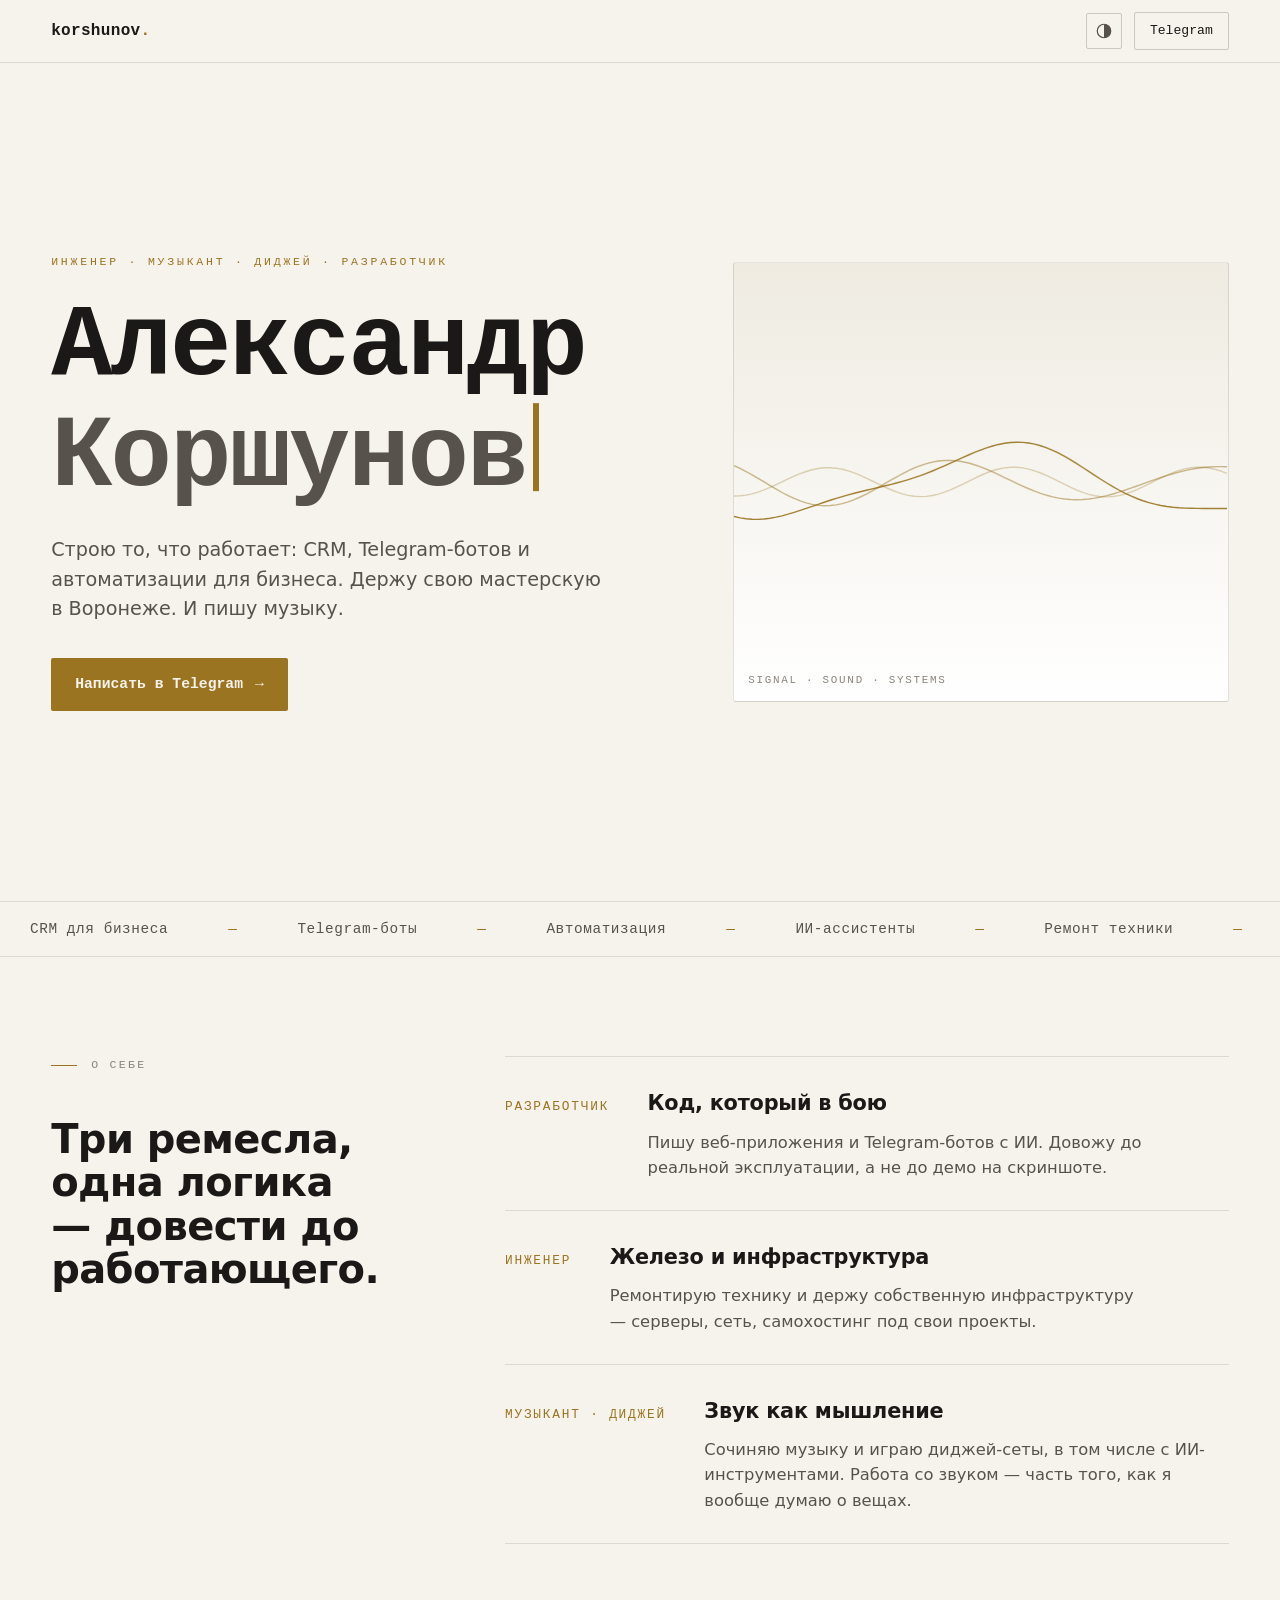
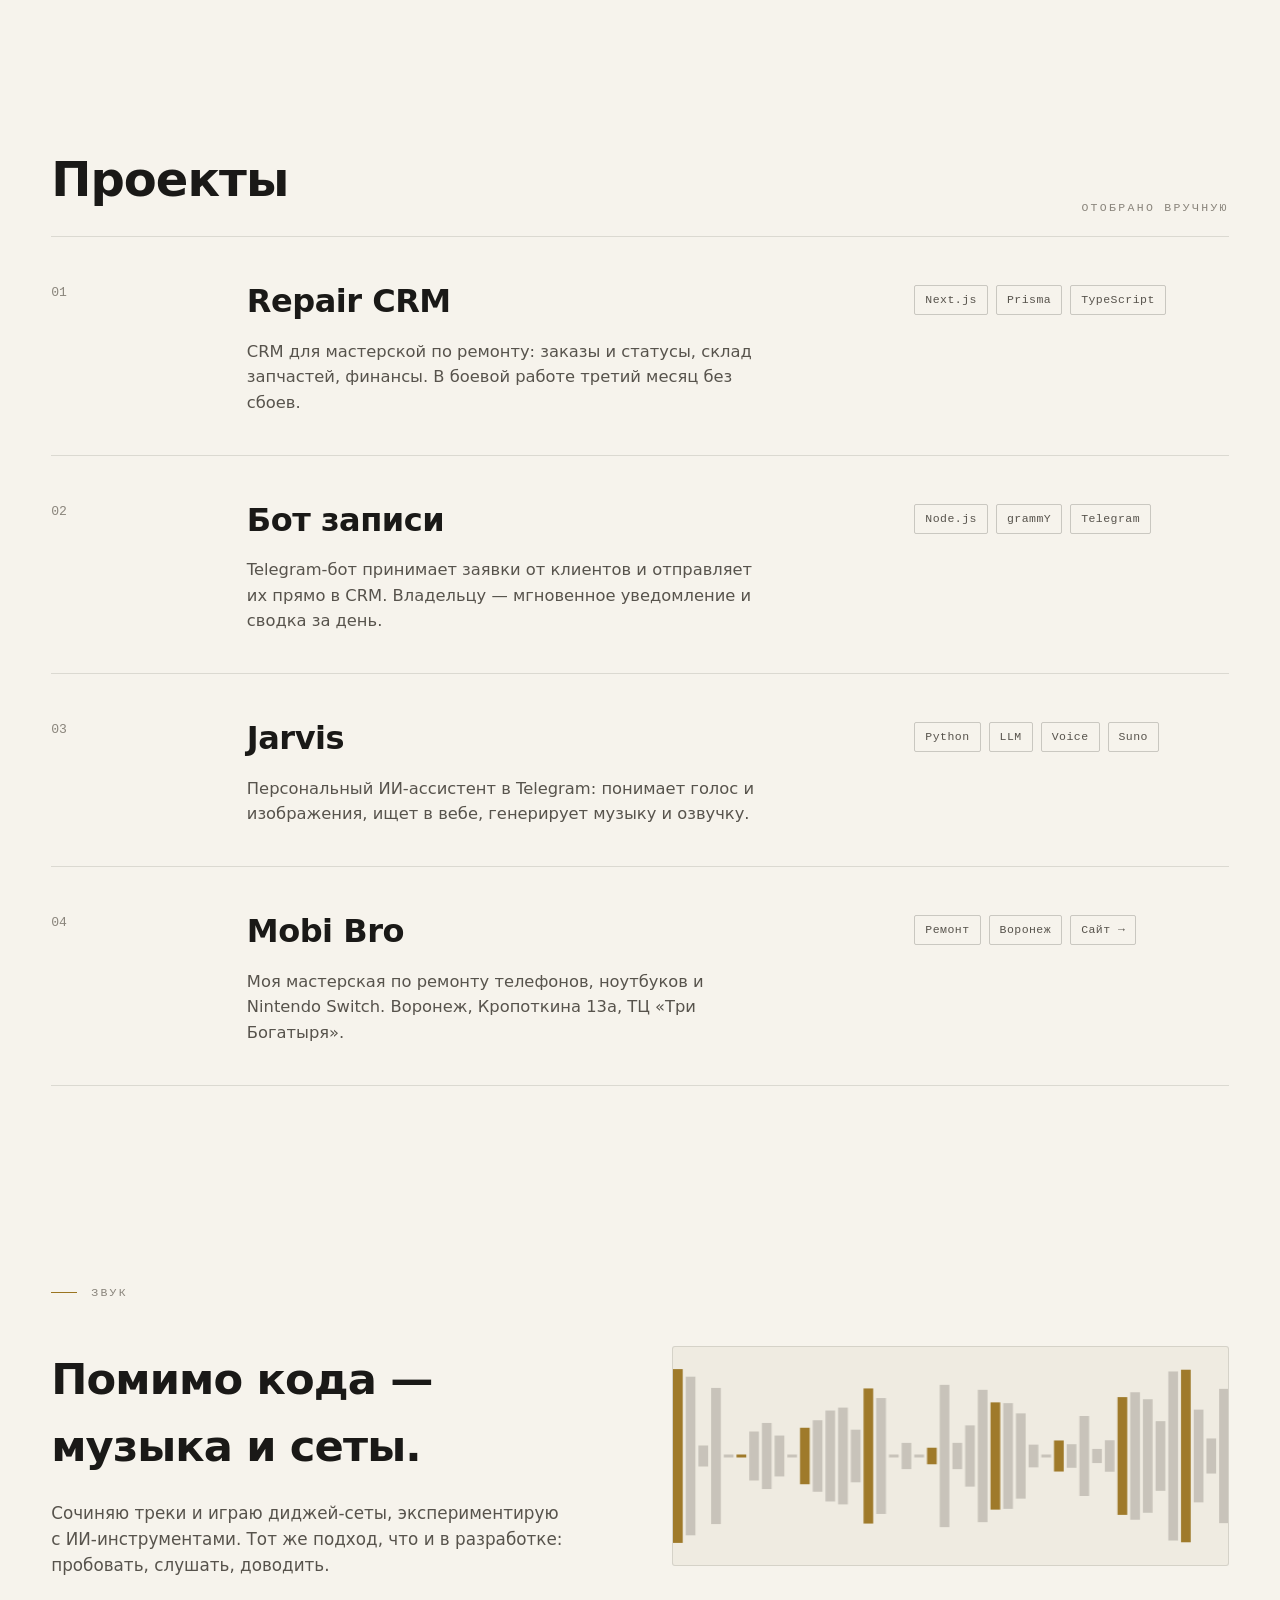
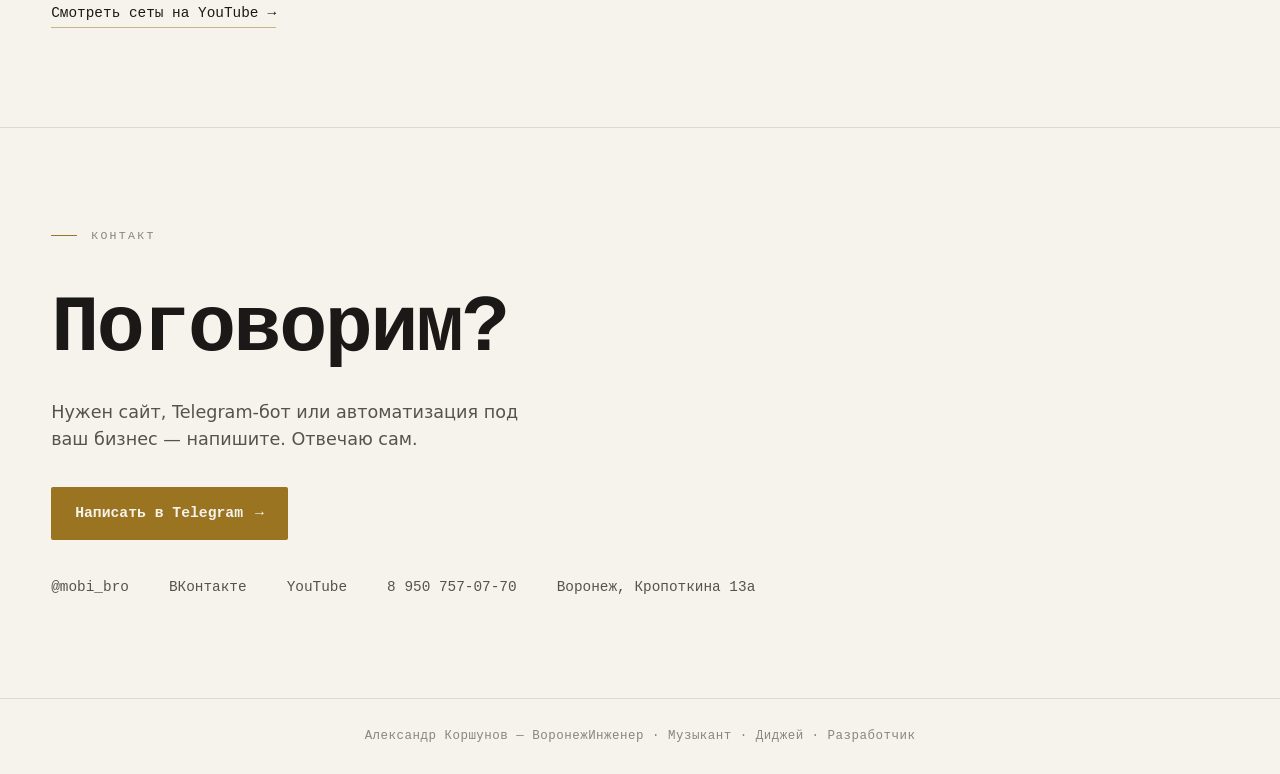
==== commit 9d9a1b2e: "Новый анимированный сайт-портфолио на главной Co-Authored-By: Claude Opus 4.8 <noreply@anthropic.com" ====
--- a/index.html
+++ b/index.html
@@ -1,85 +1,400 @@
 <!doctype html>
-<html lang="en">
-
-  <head>
-    <meta charset="UTF-8" />
-    <meta
-      name="viewport"
-      content="width=device-width, initial-scale=1.0, maximum-scale=1" />
-    <title>Александр: Инженер, Музыкант, Разработчик</title>
-    <meta name="description" content="Персональный сайт Александра - инженер микроэлектроники, музыкант, композитор, диджей и разработчик ПО" />
-    <link rel="preconnect" href="https://fonts.googleapis.com" />
-    <link rel="preconnect" href="https://fonts.gstatic.com" crossorigin />
-    <link href="https://fonts.googleapis.com/css2?family=Playfair+Display:wght@700&family=Inter:wght@400;500;600;700&display=swap" rel="stylesheet" />   <script type="module" crossorigin src="/alexander-portfolio/assets/index-jANOwdcz.js"></script>
-   <link rel="stylesheet" crossorigin href="/alexander-portfolio/assets/index-yo7OLKyn.css">
- </head>
-
-  <body>
-    <script id="manus-runtime">window.__MANUS_HOST_DEV__ = false;
-(function(){"use strict";var Mr={exports:{}},Kn={};/**
- * @license React
- * react-jsx-runtime.production.js
- *
- * Copyright (c) Meta Platforms, Inc. and affiliates.
- *
- * This source code is licensed under the MIT license found in the
- * LICENSE file in the root directory of this source tree.
- */var $c;function um(){if($c)return Kn;$c=1;var r=Symbol.for("react.transitional.element"),i=Symbol.for("react.fragment");function c(s,d,m){var x=null;if(m!==void 0&&(x=""+m),d.key!==void 0&&(x=""+d.key),"key"in d){m={};for(var R in d)R!=="key"&&(m[R]=d[R])}else m=d;return d=m.ref,{$$typeof:r,type:s,key:x,ref:d!==void 0?d:null,props:m}}return Kn.Fragment=i,Kn.jsx=c,Kn.jsxs=c,Kn}var Fc;function dm(){return Fc||(Fc=1,Mr.exports=um()),Mr.exports}var h=dm(),Ar={exports:{}},Pn={},Rr={exports:{}},Nr={};/**
- * @license React
- * scheduler.production.js
- *
- * Copyright (c) Meta Platforms, Inc. and affiliates.
- *
- * This source code is licensed under the MIT license found in the
- * LICENSE file in the root directory of this source tree.
- */var Ic;function fm(){return Ic||(Ic=1,function(r){function i(A,q){var B=A.length;A.push(q);t:for(;0<B;){var bt=B-1>>>1,p=A[bt];if(0<d(p,q))A[bt]=q,A[B]=p,B=bt;else break t}}function c(A){return A.length===0?null:A[0]}function s(A){if(A.length===0)return null;var q=A[0],B=A.pop();if(B!==q){A[0]=B;t:for(var bt=0,p=A.length,O=p>>>1;bt<O;){var X=2*(bt+1)-1,G=A[X],Z=X+1,st=A[Z];if(0>d(G,B))Z<p&&0>d(st,G)?(A[bt]=st,A[Z]=B,bt=Z):(A[bt]=G,A[X]=B,bt=X);else if(Z<p&&0>d(st,B))A[bt]=st,A[Z]=B,bt=Z;else break t}}return q}function d(A,q){var B=A.sortIndex-q.sortIndex;return B!==0?B:A.id-q.id}if(r.unstable_now=void 0,typeof performance=="object"&&typeof performance.now=="function"){var m=performance;r.unstable_now=function(){return m.now()}}else{var x=Date,R=x.now();r.unstable_now=function(){return x.now()-R}}var C=[],v=[],D=1,j=null,J=3,at=!1,$=!1,nt=!1,ct=!1,ht=typeof setTimeout=="function"?setTimeout:null,St=typeof clearTimeout=="function"?clearTimeout:null,_=typeof setImmediate<"u"?setImmediate:null;function Y(A){for(var q=c(v);q!==null;){if(q.callback===null)s(v);else if(q.startTime<=A)s(v),q.sortIndex=q.expirationTime,i(C,q);else break;q=c(v)}}function H(A){if(nt=!1,Y(A),!$)if(c(C)!==null)$=!0,it||(it=!0,Bt());else{var q=c(v);q!==null&&Mt(H,q.startTime-A)}}var it=!1,rt=-1,V=5,xt=-1;function Be(){return ct?!0:!(r.unstable_now()-xt<V)}function te(){if(ct=!1,it){var A=r.unstable_now();xt=A;var q=!0;try{t:{$=!1,nt&&(nt=!1,St(rt),rt=-1),at=!0;var B=J;try{e:{for(Y(A),j=c(C);j!==null&&!(j.expirationTime>A&&Be());){var bt=j.callback;if(typeof bt=="function"){j.callback=null,J=j.priorityLevel;var p=bt(j.expirationTime<=A);if(A=r.unstable_now(),typeof p=="function"){j.callback=p,Y(A),q=!0;break e}j===c(C)&&s(C),Y(A)}else s(C);j=c(C)}if(j!==null)q=!0;else{var O=c(v);O!==null&&Mt(H,O.startTime-A),q=!1}}break t}finally{j=null,J=B,at=!1}q=void 0}}finally{q?Bt():it=!1}}}var Bt;if(typeof _=="function")Bt=function(){_(te)};else if(typeof MessageChannel<"u"){var me=new MessageChannel,Se=me.port2;me.port1.onmessage=te,Bt=function(){Se.postMessage(null)}}else Bt=function(){ht(te,0)};function Mt(A,q){rt=ht(function(){A(r.unstable_now())},q)}r.unstable_IdlePriority=5,r.unstable_ImmediatePriority=1,r.unstable_LowPriority=4,r.unstable_NormalPriority=3,r.unstable_Profiling=null,r.unstable_UserBlockingPriority=2,r.unstable_cancelCallback=function(A){A.callback=null},r.unstable_forceFrameRate=function(A){0>A||125<A?console.error("forceFrameRate takes a positive int between 0 and 125, forcing frame rates higher than 125 fps is not supported"):V=0<A?Math.floor(1e3/A):5},r.unstable_getCurrentPriorityLevel=function(){return J},r.unstable_next=function(A){switch(J){case 1:case 2:case 3:var q=3;break;default:q=J}var B=J;J=q;try{return A()}finally{J=B}},r.unstable_requestPaint=function(){ct=!0},r.unstable_runWithPriority=function(A,q){switch(A){case 1:case 2:case 3:case 4:case 5:break;default:A=3}var B=J;J=A;try{return q()}finally{J=B}},r.unstable_scheduleCallback=function(A,q,B){var bt=r.unstable_now();switch(typeof B=="object"&&B!==null?(B=B.delay,B=typeof B=="number"&&0<B?bt+B:bt):B=bt,A){case 1:var p=-1;break;case 2:p=250;break;case 5:p=1073741823;break;case 4:p=1e4;break;default:p=5e3}return p=B+p,A={id:D++,callback:q,priorityLevel:A,startTime:B,expirationTime:p,sortIndex:-1},B>bt?(A.sortIndex=B,i(v,A),c(C)===null&&A===c(v)&&(nt?(St(rt),rt=-1):nt=!0,Mt(H,B-bt))):(A.sortIndex=p,i(C,A),$||at||($=!0,it||(it=!0,Bt()))),A},r.unstable_shouldYield=Be,r.unstable_wrapCallback=function(A){var q=J;return function(){var B=J;J=q;try{return A.apply(this,arguments)}finally{J=B}}}}(Nr)),Nr}var tu;function hm(){return tu||(tu=1,Rr.exports=fm()),Rr.exports}var zr={exports:{}},ut={};/**
- * @license React
- * react.production.js
- *
- * Copyright (c) Meta Platforms, Inc. and affiliates.
- *
- * This source code is licensed under the MIT license found in the
- * LICENSE file in the root directory of this source tree.
- */var eu;function mm(){if(eu)return ut;eu=1;var r=Symbol.for("react.transitional.element"),i=Symbol.for("react.portal"),c=Symbol.for("react.fragment"),s=Symbol.for("react.strict_mode"),d=Symbol.for("react.profiler"),m=Symbol.for("react.consumer"),x=Symbol.for("react.context"),R=Symbol.for("react.forward_ref"),C=Symbol.for("react.suspense"),v=Symbol.for("react.memo"),D=Symbol.for("react.lazy"),j=Symbol.iterator;function J(p){return p===null||typeof p!="object"?null:(p=j&&p[j]||p["@@iterator"],typeof p=="function"?p:null)}var at={isMounted:function(){return!1},enqueueForceUpdate:function(){},enqueueReplaceState:function(){},enqueueSetState:function(){}},$=Object.assign,nt={};function ct(p,O,X){this.props=p,this.context=O,this.refs=nt,this.updater=X||at}ct.prototype.isReactComponent={},ct.prototype.setState=function(p,O){if(typeof p!="object"&&typeof p!="function"&&p!=null)throw Error("takes an object of state variables to update or a function which returns an object of state variables.");this.updater.enqueueSetState(this,p,O,"setState")},ct.prototype.forceUpdate=function(p){this.updater.enqueueForceUpdate(this,p,"forceUpdate")};function ht(){}ht.prototype=ct.prototype;function St(p,O,X){this.props=p,this.context=O,this.refs=nt,this.updater=X||at}var _=St.prototype=new ht;_.constructor=St,$(_,ct.prototype),_.isPureReactComponent=!0;var Y=Array.isArray,H={H:null,A:null,T:null,S:null,V:null},it=Object.prototype.hasOwnProperty;function rt(p,O,X,G,Z,st){return X=st.ref,{$$typeof:r,type:p,key:O,ref:X!==void 0?X:null,props:st}}function V(p,O){return rt(p.type,O,void 0,void 0,void 0,p.props)}function xt(p){return typeof p=="object"&&p!==null&&p.$$typeof===r}function Be(p){var O={"=":"=0",":":"=2"};return"$"+p.replace(/[=:]/g,function(X){return O[X]})}var te=/\/+/g;function Bt(p,O){return typeof p=="object"&&p!==null&&p.key!=null?Be(""+p.key):O.toString(36)}function me(){}function Se(p){switch(p.status){case"fulfilled":return p.value;case"rejected":throw p.reason;default:switch(typeof p.status=="string"?p.then(me,me):(p.status="pending",p.then(function(O){p.status==="pending"&&(p.status="fulfilled",p.value=O)},function(O){p.status==="pending"&&(p.status="rejected",p.reason=O)})),p.status){case"fulfilled":return p.value;case"rejected":throw p.reason}}throw p}function Mt(p,O,X,G,Z){var st=typeof p;(st==="undefined"||st==="boolean")&&(p=null);var I=!1;if(p===null)I=!0;else switch(st){case"bigint":case"string":case"number":I=!0;break;case"object":switch(p.$$typeof){case r:case i:I=!0;break;case D:return I=p._init,Mt(I(p._payload),O,X,G,Z)}}if(I)return Z=Z(p),I=G===""?"."+Bt(p,0):G,Y(Z)?(X="",I!=null&&(X=I.replace(te,"$&/")+"/"),Mt(Z,O,X,"",function(Jt){return Jt})):Z!=null&&(xt(Z)&&(Z=V(Z,X+(Z.key==null||p&&p.key===Z.key?"":(""+Z.key).replace(te,"$&/")+"/")+I)),O.push(Z)),1;I=0;var gt=G===""?".":G+":";if(Y(p))for(var Tt=0;Tt<p.length;Tt++)G=p[Tt],st=gt+Bt(G,Tt),I+=Mt(G,O,X,st,Z);else if(Tt=J(p),typeof Tt=="function")for(p=Tt.call(p),Tt=0;!(G=p.next()).done;)G=G.value,st=gt+Bt(G,Tt++),I+=Mt(G,O,X,st,Z);else if(st==="object"){if(typeof p.then=="function")return Mt(Se(p),O,X,G,Z);throw O=String(p),Error("Objects are not valid as a React child (found: "+(O==="[object Object]"?"object with keys {"+Object.keys(p).join(", ")+"}":O)+"). If you meant to render a collection of children, use an array instead.")}return I}function A(p,O,X){if(p==null)return p;var G=[],Z=0;return Mt(p,G,"","",function(st){return O.call(X,st,Z++)}),G}function q(p){if(p._status===-1){var O=p._result;O=O(),O.then(function(X){(p._status===0||p._status===-1)&&(p._status=1,p._result=X)},function(X){(p._status===0||p._status===-1)&&(p._status=2,p._result=X)}),p._status===-1&&(p._status=0,p._result=O)}if(p._status===1)return p._result.default;throw p._result}var B=typeof reportError=="function"?reportError:function(p){if(typeof window=="object"&&typeof window.ErrorEvent=="function"){var O=new window.ErrorEvent("error",{bubbles:!0,cancelable:!0,message:typeof p=="object"&&p!==null&&typeof p.message=="string"?String(p.message):String(p),error:p});if(!window.dispatchEvent(O))return}else if(typeof process=="object"&&typeof process.emit=="function"){process.emit("uncaughtException",p);return}console.error(p)};function bt(){}return ut.Children={map:A,forEach:function(p,O,X){A(p,function(){O.apply(this,arguments)},X)},count:function(p){var O=0;return A(p,function(){O++}),O},toArray:function(p){return A(p,function(O){return O})||[]},only:function(p){if(!xt(p))throw Error("React.Children.only expected to receive a single React element child.");return p}},ut.Component=ct,ut.Fragment=c,ut.Profiler=d,ut.PureComponent=St,ut.StrictMode=s,ut.Suspense=C,ut.__CLIENT_INTERNALS_DO_NOT_USE_OR_WARN_USERS_THEY_CANNOT_UPGRADE=H,ut.__COMPILER_RUNTIME={__proto__:null,c:function(p){return H.H.useMemoCache(p)}},ut.cache=function(p){return function(){return p.apply(null,arguments)}},ut.cloneElement=function(p,O,X){if(p==null)throw Error("The argument must be a React element, but you passed "+p+".");var G=$({},p.props),Z=p.key,st=void 0;if(O!=null)for(I in O.ref!==void 0&&(st=void 0),O.key!==void 0&&(Z=""+O.key),O)!it.call(O,I)||I==="key"||I==="__self"||I==="__source"||I==="ref"&&O.ref===void 0||(G[I]=O[I]);var I=arguments.length-2;if(I===1)G.children=X;else if(1<I){for(var gt=Array(I),Tt=0;Tt<I;Tt++)gt[Tt]=arguments[Tt+2];G.children=gt}return rt(p.type,Z,void 0,void 0,st,G)},ut.createContext=function(p){return p={$$typeof:x,_currentValue:p,_currentValue2:p,_threadCount:0,Provider:null,Consumer:null},p.Provider=p,p.Consumer={$$typeof:m,_context:p},p},ut.createElement=function(p,O,X){var G,Z={},st=null;if(O!=null)for(G in O.key!==void 0&&(st=""+O.key),O)it.call(O,G)&&G!=="key"&&G!=="__self"&&G!=="__source"&&(Z[G]=O[G]);var I=arguments.length-2;if(I===1)Z.children=X;else if(1<I){for(var gt=Array(I),Tt=0;Tt<I;Tt++)gt[Tt]=arguments[Tt+2];Z.children=gt}if(p&&p.defaultProps)for(G in I=p.defaultProps,I)Z[G]===void 0&&(Z[G]=I[G]);return rt(p,st,void 0,void 0,null,Z)},ut.createRef=function(){return{current:null}},ut.forwardRef=function(p){return{$$typeof:R,render:p}},ut.isValidElement=xt,ut.lazy=function(p){return{$$typeof:D,_payload:{_status:-1,_result:p},_init:q}},ut.memo=function(p,O){return{$$typeof:v,type:p,compare:O===void 0?null:O}},ut.startTransition=function(p){var O=H.T,X={};H.T=X;try{var G=p(),Z=H.S;Z!==null&&Z(X,G),typeof G=="object"&&G!==null&&typeof G.then=="function"&&G.then(bt,B)}catch(st){B(st)}finally{H.T=O}},ut.unstable_useCacheRefresh=function(){return H.H.useCacheRefresh()},ut.use=function(p){return H.H.use(p)},ut.useActionState=function(p,O,X){return H.H.useActionState(p,O,X)},ut.useCallback=function(p,O){return H.H.useCallback(p,O)},ut.useContext=function(p){return H.H.useContext(p)},ut.useDebugValue=function(){},ut.useDeferredValue=function(p,O){return H.H.useDeferredValue(p,O)},ut.useEffect=function(p,O,X){var G=H.H;if(typeof X=="function")throw Error("useEffect CRUD overload is not enabled in this build of React.");return G.useEffect(p,O)},ut.useId=function(){return H.H.useId()},ut.useImperativeHandle=function(p,O,X){return H.H.useImperativeHandle(p,O,X)},ut.useInsertionEffect=function(p,O){return H.H.useInsertionEffect(p,O)},ut.useLayoutEffect=function(p,O){return H.H.useLayoutEffect(p,O)},ut.useMemo=function(p,O){return H.H.useMemo(p,O)},ut.useOptimistic=function(p,O){return H.H.useOptimistic(p,O)},ut.useReducer=function(p,O,X){return H.H.useReducer(p,O,X)},ut.useRef=function(p){return H.H.useRef(p)},ut.useState=function(p){return H.H.useState(p)},ut.useSyncExternalStore=function(p,O,X){return H.H.useSyncExternalStore(p,O,X)},ut.useTransition=function(){return H.H.useTransition()},ut.version="19.1.1",ut}var lu;function _r(){return lu||(lu=1,zr.exports=mm()),zr.exports}var kr={exports:{}},he={};/**
- * @license React
- * react-dom.production.js
- *
- * Copyright (c) Meta Platforms, Inc. and affiliates.
- *
- * This source code is licensed under the MIT license found in the
- * LICENSE file in the root directory of this source tree.
- */var au;function gm(){if(au)return he;au=1;var r=_r();function i(C){var v="https://react.dev/errors/"+C;if(1<arguments.length){v+="?args[]="+encodeURIComponent(arguments[1]);for(var D=2;D<arguments.length;D++)v+="&args[]="+encodeURIComponent(arguments[D])}return"Minified React error #"+C+"; visit "+v+" for the full message or use the non-minified dev environment for full errors and additional helpful warnings."}function c(){}var s={d:{f:c,r:function(){throw Error(i(522))},D:c,C:c,L:c,m:c,X:c,S:c,M:c},p:0,findDOMNode:null},d=Symbol.for("react.portal");function m(C,v,D){var j=3<arguments.length&&arguments[3]!==void 0?arguments[3]:null;return{$$typeof:d,key:j==null?null:""+j,children:C,containerInfo:v,implementation:D}}var x=r.__CLIENT_INTERNALS_DO_NOT_USE_OR_WARN_USERS_THEY_CANNOT_UPGRADE;function R(C,v){if(C==="font")return"";if(typeof v=="string")return v==="use-credentials"?v:""}return he.__DOM_INTERNALS_DO_NOT_USE_OR_WARN_USERS_THEY_CANNOT_UPGRADE=s,he.createPortal=function(C,v){var D=2<arguments.length&&arguments[2]!==void 0?arguments[2]:null;if(!v||v.nodeType!==1&&v.nodeType!==9&&v.nodeType!==11)throw Error(i(299));return m(C,v,null,D)},he.flushSync=function(C){var v=x.T,D=s.p;try{if(x.T=null,s.p=2,C)return C()}finally{x.T=v,s.p=D,s.d.f()}},he.preconnect=function(C,v){typeof C=="string"&&(v?(v=v.crossOrigin,v=typeof v=="string"?v==="use-credentials"?v:"":void 0):v=null,s.d.C(C,v))},he.prefetchDNS=function(C){typeof C=="string"&&s.d.D(C)},he.preinit=function(C,v){if(typeof C=="string"&&v&&typeof v.as=="string"){var D=v.as,j=R(D,v.crossOrigin),J=typeof v.integrity=="string"?v.integrity:void 0,at=typeof v.fetchPriority=="string"?v.fetchPriority:void 0;D==="style"?s.d.S(C,typeof v.precedence=="string"?v.precedence:void 0,{crossOrigin:j,integrity:J,fetchPriority:at}):D==="script"&&s.d.X(C,{crossOrigin:j,integrity:J,fetchPriority:at,nonce:typeof v.nonce=="string"?v.nonce:void 0})}},he.preinitModule=function(C,v){if(typeof C=="string")if(typeof v=="object"&&v!==null){if(v.as==null||v.as==="script"){var D=R(v.as,v.crossOrigin);s.d.M(C,{crossOrigin:D,integrity:typeof v.integrity=="string"?v.integrity:void 0,nonce:typeof v.nonce=="string"?v.nonce:void 0})}}else v==null&&s.d.M(C)},he.preload=function(C,v){if(typeof C=="string"&&typeof v=="object"&&v!==null&&typeof v.as=="string"){var D=v.as,j=R(D,v.crossOrigin);s.d.L(C,D,{crossOrigin:j,integrity:typeof v.integrity=="string"?v.integrity:void 0,nonce:typeof v.nonce=="string"?v.nonce:void 0,type:typeof v.type=="string"?v.type:void 0,fetchPriority:typeof v.fetchPriority=="string"?v.fetchPriority:void 0,referrerPolicy:typeof v.referrerPolicy=="string"?v.referrerPolicy:void 0,imageSrcSet:typeof v.imageSrcSet=="string"?v.imageSrcSet:void 0,imageSizes:typeof v.imageSizes=="string"?v.imageSizes:void 0,media:typeof v.media=="string"?v.media:void 0})}},he.preloadModule=function(C,v){if(typeof C=="string")if(v){var D=R(v.as,v.crossOrigin);s.d.m(C,{as:typeof v.as=="string"&&v.as!=="script"?v.as:void 0,crossOrigin:D,integrity:typeof v.integrity=="string"?v.integrity:void 0})}else s.d.m(C)},he.requestFormReset=function(C){s.d.r(C)},he.unstable_batchedUpdates=function(C,v){return C(v)},he.useFormState=function(C,v,D){return x.H.useFormState(C,v,D)},he.useFormStatus=function(){return x.H.useHostTransitionStatus()},he.version="19.1.1",he}var nu;function pm(){if(nu)return kr.exports;nu=1;function r(){if(!(typeof __REACT_DEVTOOLS_GLOBAL_HOOK__>"u"||typeof __REACT_DEVTOOLS_GLOBAL_HOOK__.checkDCE!="function"))try{__REACT_DEVTOOLS_GLOBAL_HOOK__.checkDCE(r)}catch(i){console.error(i)}}return r(),kr.exports=gm(),kr.exports}/**
- * @license React
- * react-dom-client.production.js
- *
- * Copyright (c) Meta Platforms, Inc. and affiliates.
- *
- * This source code is licensed under the MIT license found in the
- * LICENSE file in the root directory of this source tree.
- */var ou;function ym(){if(ou)return Pn;ou=1;var r=hm(),i=_r(),c=pm();function s(t){var e="https://react.dev/errors/"+t;if(1<arguments.length){e+="?args[]="+encodeURIComponent(arguments[1]);for(var l=2;l<arguments.length;l++)e+="&args[]="+encodeURIComponent(arguments[l])}return"Minified React error #"+t+"; visit "+e+" for the full message or use the non-minified dev environment for full errors and additional helpful warnings."}function d(t){return!(!t||t.nodeType!==1&&t.nodeType!==9&&t.nodeType!==11)}function m(t){var e=t,l=t;if(t.alternate)for(;e.return;)e=e.return;else{t=e;do e=t,(e.flags&4098)!==0&&(l=e.return),t=e.return;while(t)}return e.tag===3?l:null}function x(t){if(t.tag===13){var e=t.memoizedState;if(e===null&&(t=t.alternate,t!==null&&(e=t.memoizedState)),e!==null)return e.dehydrated}return null}function R(t){if(m(t)!==t)throw Error(s(188))}function C(t){var e=t.alternate;if(!e){if(e=m(t),e===null)throw Error(s(188));return e!==t?null:t}for(var l=t,a=e;;){var n=l.return;if(n===null)break;var o=n.alternate;if(o===null){if(a=n.return,a!==null){l=a;continue}break}if(n.child===o.child){for(o=n.child;o;){if(o===l)return R(n),t;if(o===a)return R(n),e;o=o.sibling}throw Error(s(188))}if(l.return!==a.return)l=n,a=o;else{for(var u=!1,f=n.child;f;){if(f===l){u=!0,l=n,a=o;break}if(f===a){u=!0,a=n,l=o;break}f=f.sibling}if(!u){for(f=o.child;f;){if(f===l){u=!0,l=o,a=n;break}if(f===a){u=!0,a=o,l=n;break}f=f.sibling}if(!u)throw Error(s(189))}}if(l.alternate!==a)throw Error(s(190))}if(l.tag!==3)throw Error(s(188));return l.stateNode.current===l?t:e}function v(t){var e=t.tag;if(e===5||e===26||e===27||e===6)return t;for(t=t.child;t!==null;){if(e=v(t),e!==null)return e;t=t.sibling}return null}var D=Object.assign,j=Symbol.for("react.element"),J=Symbol.for("react.transitional.element"),at=Symbol.for("react.portal"),$=Symbol.for("react.fragment"),nt=Symbol.for("react.strict_mode"),ct=Symbol.for("react.profiler"),ht=Symbol.for("react.provider"),St=Symbol.for("react.consumer"),_=Symbol.for("react.context"),Y=Symbol.for("react.forward_ref"),H=Symbol.for("react.suspense"),it=Symbol.for("react.suspense_list"),rt=Symbol.for("react.memo"),V=Symbol.for("react.lazy"),xt=Symbol.for("react.activity"),Be=Symbol.for("react.memo_cache_sentinel"),te=Symbol.iterator;function Bt(t){return t===null||typeof t!="object"?null:(t=te&&t[te]||t["@@iterator"],typeof t=="function"?t:null)}var me=Symbol.for("react.client.reference");function Se(t){if(t==null)return null;if(typeof t=="function")return t.$$typeof===me?null:t.displayName||t.name||null;if(typeof t=="string")return t;switch(t){case $:return"Fragment";case ct:return"Profiler";case nt:return"StrictMode";case H:return"Suspense";case it:return"SuspenseList";case xt:return"Activity"}if(typeof t=="object")switch(t.$$typeof){case at:return"Portal";case _:return(t.displayName||"Context")+".Provider";case St:return(t._context.displayName||"Context")+".Consumer";case Y:var e=t.render;return t=t.displayName,t||(t=e.displayName||e.name||"",t=t!==""?"ForwardRef("+t+")":"ForwardRef"),t;case rt:return e=t.displayName||null,e!==null?e:Se(t.type)||"Memo";case V:e=t._payload,t=t._init;try{return Se(t(e))}catch{}}return null}var Mt=Array.isArray,A=i.__CLIENT_INTERNALS_DO_NOT_USE_OR_WARN_USERS_THEY_CANNOT_UPGRADE,q=c.__DOM_INTERNALS_DO_NOT_USE_OR_WARN_USERS_THEY_CANNOT_UPGRADE,B={pending:!1,data:null,method:null,action:null},bt=[],p=-1;function O(t){return{current:t}}function X(t){0>p||(t.current=bt[p],bt[p]=null,p--)}function G(t,e){p++,bt[p]=t.current,t.current=e}var Z=O(null),st=O(null),I=O(null),gt=O(null);function Tt(t,e){switch(G(I,e),G(st,t),G(Z,null),e.nodeType){case 9:case 11:t=(t=e.documentElement)&&(t=t.namespaceURI)?Hh(t):0;break;default:if(t=e.tagName,e=e.namespaceURI)e=Hh(e),t=Uh(e,t);else switch(t){case"svg":t=1;break;case"math":t=2;break;default:t=0}}X(Z),G(Z,t)}function Jt(){X(Z),X(st),X(I)}function Ke(t){t.memoizedState!==null&&G(gt,t);var e=Z.current,l=Uh(e,t.type);e!==l&&(G(st,t),G(Z,l))}function Ce(t){st.current===t&&(X(Z),X(st)),gt.current===t&&(X(gt),Wo._currentValue=B)}var Pe=Object.prototype.hasOwnProperty,yl=r.unstable_scheduleCallback,sn=r.unstable_cancelCallback,Ca=r.unstable_shouldYield,ri=r.unstable_requestPaint,ge=r.unstable_now,si=r.unstable_getCurrentPriorityLevel,Ul=r.unstable_ImmediatePriority,Fn=r.unstable_UserBlockingPriority,nl=r.unstable_NormalPriority,ci=r.unstable_LowPriority,Gl=r.unstable_IdlePriority,ui=r.log,Ea=r.unstable_setDisableYieldValue,ql=null,Wt=null;function Je(t){if(typeof ui=="function"&&Ea(t),Wt&&typeof Wt.setStrictMode=="function")try{Wt.setStrictMode(ql,t)}catch{}}var $t=Math.clz32?Math.clz32:fi,di=Math.log,Ta=Math.LN2;function fi(t){return t>>>=0,t===0?32:31-(di(t)/Ta|0)|0}var L=256,cn=4194304;function vl(t){var e=t&42;if(e!==0)return e;switch(t&-t){case 1:return 1;case 2:return 2;case 4:return 4;case 8:return 8;case 16:return 16;case 32:return 32;case 64:return 64;case 128:return 128;case 256:case 512:case 1024:case 2048:case 4096:case 8192:case 16384:case 32768:case 65536:case 131072:case 262144:case 524288:case 1048576:case 2097152:return t&4194048;case 4194304:case 8388608:case 16777216:case 33554432:return t&62914560;case 67108864:return 67108864;case 134217728:return 134217728;case 268435456:return 268435456;case 536870912:return 536870912;case 1073741824:return 0;default:return t}}function un(t,e,l){var a=t.pendingLanes;if(a===0)return 0;var n=0,o=t.suspendedLanes,u=t.pingedLanes;t=t.warmLanes;var f=a&134217727;return f!==0?(a=f&~o,a!==0?n=vl(a):(u&=f,u!==0?n=vl(u):l||(l=f&~t,l!==0&&(n=vl(l))))):(f=a&~o,f!==0?n=vl(f):u!==0?n=vl(u):l||(l=a&~t,l!==0&&(n=vl(l)))),n===0?0:e!==0&&e!==n&&(e&o)===0&&(o=n&-n,l=e&-e,o>=l||o===32&&(l&4194048)!==0)?e:n}function Dt(t,e){return(t.pendingLanes&~(t.suspendedLanes&~t.pingedLanes)&e)===0}function In(t,e){switch(t){case 1:case 2:case 4:case 8:case 64:return e+250;case 16:case 32:case 128:case 256:case 512:case 1024:case 2048:case 4096:case 8192:case 16384:case 32768:case 65536:case 131072:case 262144:case 524288:case 1048576:case 2097152:return e+5e3;case 4194304:case 8388608:case 16777216:case 33554432:return-1;case 67108864:case 134217728:case 268435456:case 536870912:case 1073741824:return-1;default:return-1}}function to(){var t=L;return L<<=1,(L&4194048)===0&&(L=256),t}function hi(){var t=cn;return cn<<=1,(cn&62914560)===0&&(cn=4194304),t}function eo(t){for(var e=[],l=0;31>l;l++)e.push(t);return e}function Da(t,e){t.pendingLanes|=e,e!==268435456&&(t.suspendedLanes=0,t.pingedLanes=0,t.warmLanes=0)}function Ir(t,e,l,a,n,o){var u=t.pendingLanes;t.pendingLanes=l,t.suspendedLanes=0,t.pingedLanes=0,t.warmLanes=0,t.expiredLanes&=l,t.entangledLanes&=l,t.errorRecoveryDisabledLanes&=l,t.shellSuspendCounter=0;var f=t.entanglements,g=t.expirationTimes,S=t.hiddenUpdates;for(l=u&~l;0<l;){var N=31-$t(l),k=1<<N;f[N]=0,g[N]=-1;var E=S[N];if(E!==null)for(S[N]=null,N=0;N<E.length;N++){var T=E[N];T!==null&&(T.lane&=-536870913)}l&=~k}a!==0&&mi(t,a,0),o!==0&&n===0&&t.tag!==0&&(t.suspendedLanes|=o&~(u&~e))}function mi(t,e,l){t.pendingLanes|=e,t.suspendedLanes&=~e;var a=31-$t(e);t.entangledLanes|=e,t.entanglements[a]=t.entanglements[a]|1073741824|l&4194090}function gi(t,e){var l=t.entangledLanes|=e;for(t=t.entanglements;l;){var a=31-$t(l),n=1<<a;n&e|t[a]&e&&(t[a]|=e),l&=~n}}function lo(t){switch(t){case 2:t=1;break;case 8:t=4;break;case 32:t=16;break;case 256:case 512:case 1024:case 2048:case 4096:case 8192:case 16384:case 32768:case 65536:case 131072:case 262144:case 524288:case 1048576:case 2097152:case 4194304:case 8388608:case 16777216:case 33554432:t=128;break;case 268435456:t=134217728;break;default:t=0}return t}function ao(t){return t&=-t,2<t?8<t?(t&134217727)!==0?32:268435456:8:2}function pi(){var t=q.p;return t!==0?t:(t=window.event,t===void 0?32:nm(t.type))}function ts(t,e){var l=q.p;try{return q.p=t,e()}finally{q.p=l}}var ol=Math.random().toString(36).slice(2),ee="__reactFiber$"+ol,pe="__reactProps$"+ol,Yl="__reactContainer$"+ol,no="__reactEvents$"+ol,es="__reactListeners$"+ol,ls="__reactHandles$"+ol,yi="__reactResources$"+ol,Ma="__reactMarker$"+ol;function oo(t){delete t[ee],delete t[pe],delete t[no],delete t[es],delete t[ls]}function Vl(t){var e=t[ee];if(e)return e;for(var l=t.parentNode;l;){if(e=l[Yl]||l[ee]){if(l=e.alternate,e.child!==null||l!==null&&l.child!==null)for(t=Vh(t);t!==null;){if(l=t[ee])return l;t=Vh(t)}return e}t=l,l=t.parentNode}return null}function Xl(t){if(t=t[ee]||t[Yl]){var e=t.tag;if(e===5||e===6||e===13||e===26||e===27||e===3)return t}return null}function Aa(t){var e=t.tag;if(e===5||e===26||e===27||e===6)return t.stateNode;throw Error(s(33))}function Zl(t){var e=t[yi];return e||(e=t[yi]={hoistableStyles:new Map,hoistableScripts:new Map}),e}function Vt(t){t[Ma]=!0}var vi=new Set,bi={};function bl(t,e){We(t,e),We(t+"Capture",e)}function We(t,e){for(bi[t]=e,t=0;t<e.length;t++)vi.add(e[t])}var as=RegExp("^[:A-Z_a-z\\u00C0-\\u00D6\\u00D8-\\u00F6\\u00F8-\\u02FF\\u0370-\\u037D\\u037F-\\u1FFF\\u200C-\\u200D\\u2070-\\u218F\\u2C00-\\u2FEF\\u3001-\\uD7FF\\uF900-\\uFDCF\\uFDF0-\\uFFFD][:A-Z_a-z\\u00C0-\\u00D6\\u00D8-\\u00F6\\u00F8-\\u02FF\\u0370-\\u037D\\u037F-\\u1FFF\\u200C-\\u200D\\u2070-\\u218F\\u2C00-\\u2FEF\\u3001-\\uD7FF\\uF900-\\uFDCF\\uFDF0-\\uFFFD\\-.0-9\\u00B7\\u0300-\\u036F\\u203F-\\u2040]*$"),xi={},wi={};function Ra(t){return Pe.call(wi,t)?!0:Pe.call(xi,t)?!1:as.test(t)?wi[t]=!0:(xi[t]=!0,!1)}function M(t,e,l){if(Ra(e))if(l===null)t.removeAttribute(e);else{switch(typeof l){case"undefined":case"function":case"symbol":t.removeAttribute(e);return;case"boolean":var a=e.toLowerCase().slice(0,5);if(a!=="data-"&&a!=="aria-"){t.removeAttribute(e);return}}t.setAttribute(e,""+l)}}function tt(t,e,l){if(l===null)t.removeAttribute(e);else{switch(typeof l){case"undefined":case"function":case"symbol":case"boolean":t.removeAttribute(e);return}t.setAttribute(e,""+l)}}function Ot(t,e,l,a){if(a===null)t.removeAttribute(l);else{switch(typeof a){case"undefined":case"function":case"symbol":case"boolean":t.removeAttribute(l);return}t.setAttributeNS(e,l,""+a)}}var le,Ee;function ae(t){if(le===void 0)try{throw Error()}catch(l){var e=l.stack.trim().match(/\n( *(at )?)/);le=e&&e[1]||"",Ee=-1<l.stack.indexOf(`
-    at`)?" (<anonymous>)":-1<l.stack.indexOf("@")?"@unknown:0:0":""}return`
-`+le+t+Ee}var Le=!1;function He(t,e){if(!t||Le)return"";Le=!0;var l=Error.prepareStackTrace;Error.prepareStackTrace=void 0;try{var a={DetermineComponentFrameRoot:function(){try{if(e){var k=function(){throw Error()};if(Object.defineProperty(k.prototype,"props",{set:function(){throw Error()}}),typeof Reflect=="object"&&Reflect.construct){try{Reflect.construct(k,[])}catch(T){var E=T}Reflect.construct(t,[],k)}else{try{k.call()}catch(T){E=T}t.call(k.prototype)}}else{try{throw Error()}catch(T){E=T}(k=t())&&typeof k.catch=="function"&&k.catch(function(){})}}catch(T){if(T&&E&&typeof T.stack=="string")return[T.stack,E.stack]}return[null,null]}};a.DetermineComponentFrameRoot.displayName="DetermineComponentFrameRoot";var n=Object.getOwnPropertyDescriptor(a.DetermineComponentFrameRoot,"name");n&&n.configurable&&Object.defineProperty(a.DetermineComponentFrameRoot,"name",{value:"DetermineComponentFrameRoot"});var o=a.DetermineComponentFrameRoot(),u=o[0],f=o[1];if(u&&f){var g=u.split(`
-`),S=f.split(`
-`);for(n=a=0;a<g.length&&!g[a].includes("DetermineComponentFrameRoot");)a++;for(;n<S.length&&!S[n].includes("DetermineComponentFrameRoot");)n++;if(a===g.length||n===S.length)for(a=g.length-1,n=S.length-1;1<=a&&0<=n&&g[a]!==S[n];)n--;for(;1<=a&&0<=n;a--,n--)if(g[a]!==S[n]){if(a!==1||n!==1)do if(a--,n--,0>n||g[a]!==S[n]){var N=`
-`+g[a].replace(" at new "," at ");return t.displayName&&N.includes("<anonymous>")&&(N=N.replace("<anonymous>",t.displayName)),N}while(1<=a&&0<=n);break}}}finally{Le=!1,Error.prepareStackTrace=l}return(l=t?t.displayName||t.name:"")?ae(l):""}function Ql(t){switch(t.tag){case 26:case 27:case 5:return ae(t.type);case 16:return ae("Lazy");case 13:return ae("Suspense");case 19:return ae("SuspenseList");case 0:case 15:return He(t.type,!1);case 11:return He(t.type.render,!1);case 1:return He(t.type,!0);case 31:return ae("Activity");default:return""}}function xl(t){try{var e="";do e+=Ql(t),t=t.return;while(t);return e}catch(l){return`
-Error generating stack: `+l.message+`
-`+l.stack}}function Xt(t){switch(typeof t){case"bigint":case"boolean":case"number":case"string":case"undefined":return t;case"object":return t;default:return""}}function il(t){var e=t.type;return(t=t.nodeName)&&t.toLowerCase()==="input"&&(e==="checkbox"||e==="radio")}function ve(t){var e=il(t)?"checked":"value",l=Object.getOwnPropertyDescriptor(t.constructor.prototype,e),a=""+t[e];if(!t.hasOwnProperty(e)&&typeof l<"u"&&typeof l.get=="function"&&typeof l.set=="function"){var n=l.get,o=l.set;return Object.defineProperty(t,e,{configurable:!0,get:function(){return n.call(this)},set:function(u){a=""+u,o.call(this,u)}}),Object.defineProperty(t,e,{enumerable:l.enumerable}),{getValue:function(){return a},setValue:function(u){a=""+u},stopTracking:function(){t._valueTracker=null,delete t[e]}}}}function re(t){t._valueTracker||(t._valueTracker=ve(t))}function rl(t){if(!t)return!1;var e=t._valueTracker;if(!e)return!0;var l=e.getValue(),a="";return t&&(a=il(t)?t.checked?"true":"false":t.value),t=a,t!==l?(e.setValue(t),!0):!1}function wl(t){if(t=t||(typeof document<"u"?document:void 0),typeof t>"u")return null;try{return t.activeElement||t.body}catch{return t.body}}var dn=/[\n"\\]/g;function se(t){return t.replace(dn,function(e){return"\\"+e.charCodeAt(0).toString(16)+" "})}function Kl(t,e,l,a,n,o,u,f){t.name="",u!=null&&typeof u!="function"&&typeof u!="symbol"&&typeof u!="boolean"?t.type=u:t.removeAttribute("type"),e!=null?u==="number"?(e===0&&t.value===""||t.value!=e)&&(t.value=""+Xt(e)):t.value!==""+Xt(e)&&(t.value=""+Xt(e)):u!=="submit"&&u!=="reset"||t.removeAttribute("value"),e!=null?Pl(t,u,Xt(e)):l!=null?Pl(t,u,Xt(l)):a!=null&&t.removeAttribute("value"),n==null&&o!=null&&(t.defaultChecked=!!o),n!=null&&(t.checked=n&&typeof n!="function"&&typeof n!="symbol"),f!=null&&typeof f!="function"&&typeof f!="symbol"&&typeof f!="boolean"?t.name=""+Xt(f):t.removeAttribute("name")}function Na(t,e,l,a,n,o,u,f){if(o!=null&&typeof o!="function"&&typeof o!="symbol"&&typeof o!="boolean"&&(t.type=o),e!=null||l!=null){if(!(o!=="submit"&&o!=="reset"||e!=null))return;l=l!=null?""+Xt(l):"",e=e!=null?""+Xt(e):l,f||e===t.value||(t.value=e),t.defaultValue=e}a=a??n,a=typeof a!="function"&&typeof a!="symbol"&&!!a,t.checked=f?t.checked:!!a,t.defaultChecked=!!a,u!=null&&typeof u!="function"&&typeof u!="symbol"&&typeof u!="boolean"&&(t.name=u)}function Pl(t,e,l){e==="number"&&wl(t.ownerDocument)===t||t.defaultValue===""+l||(t.defaultValue=""+l)}function $e(t,e,l,a){if(t=t.options,e){e={};for(var n=0;n<l.length;n++)e["$"+l[n]]=!0;for(l=0;l<t.length;l++)n=e.hasOwnProperty("$"+t[l].value),t[l].selected!==n&&(t[l].selected=n),n&&a&&(t[l].defaultSelected=!0)}else{for(l=""+Xt(l),e=null,n=0;n<t.length;n++){if(t[n].value===l){t[n].selected=!0,a&&(t[n].defaultSelected=!0);return}e!==null||t[n].disabled||(e=t[n])}e!==null&&(e.selected=!0)}}function za(t,e,l){if(e!=null&&(e=""+Xt(e),e!==t.value&&(t.value=e),l==null)){t.defaultValue!==e&&(t.defaultValue=e);return}t.defaultValue=l!=null?""+Xt(l):""}function _a(t,e,l,a){if(e==null){if(a!=null){if(l!=null)throw Error(s(92));if(Mt(a)){if(1<a.length)throw Error(s(93));a=a[0]}l=a}l==null&&(l=""),e=l}l=Xt(e),t.defaultValue=l,a=t.textContent,a===l&&a!==""&&a!==null&&(t.value=a)}function Fe(t,e){if(e){var l=t.firstChild;if(l&&l===t.lastChild&&l.nodeType===3){l.nodeValue=e;return}}t.textContent=e}var fn=new Set("animationIterationCount aspectRatio borderImageOutset borderImageSlice borderImageWidth boxFlex boxFlexGroup boxOrdinalGroup columnCount columns flex flexGrow flexPositive flexShrink flexNegative flexOrder gridArea gridRow gridRowEnd gridRowSpan gridRowStart gridColumn gridColumnEnd gridColumnSpan gridColumnStart fontWeight lineClamp lineHeight opacity order orphans scale tabSize widows zIndex zoom fillOpacity floodOpacity stopOpacity strokeDasharray strokeDashoffset strokeMiterlimit strokeOpacity strokeWidth MozAnimationIterationCount MozBoxFlex MozBoxFlexGroup MozLineClamp msAnimationIterationCount msFlex msZoom msFlexGrow msFlexNegative msFlexOrder msFlexPositive msFlexShrink msGridColumn msGridColumnSpan msGridRow msGridRowSpan WebkitAnimationIterationCount WebkitBoxFlex WebKitBoxFlexGroup WebkitBoxOrdinalGroup WebkitColumnCount WebkitColumns WebkitFlex WebkitFlexGrow WebkitFlexPositive WebkitFlexShrink WebkitLineClamp".split(" "));function ka(t,e,l){var a=e.indexOf("--")===0;l==null||typeof l=="boolean"||l===""?a?t.setProperty(e,""):e==="float"?t.cssFloat="":t[e]="":a?t.setProperty(e,l):typeof l!="number"||l===0||fn.has(e)?e==="float"?t.cssFloat=l:t[e]=(""+l).trim():t[e]=l+"px"}function Oa(t,e,l){if(e!=null&&typeof e!="object")throw Error(s(62));if(t=t.style,l!=null){for(var a in l)!l.hasOwnProperty(a)||e!=null&&e.hasOwnProperty(a)||(a.indexOf("--")===0?t.setProperty(a,""):a==="float"?t.cssFloat="":t[a]="");for(var n in e)a=e[n],e.hasOwnProperty(n)&&l[n]!==a&&ka(t,n,a)}else for(var o in e)e.hasOwnProperty(o)&&ka(t,o,e[o])}function ja(t){if(t.indexOf("-")===-1)return!1;switch(t){case"annotation-xml":case"color-profile":case"font-face":case"font-face-src":case"font-face-uri":case"font-face-format":case"font-face-name":case"missing-glyph":return!1;default:return!0}}var Si=new Map([["acceptCharset","accept-charset"],["htmlFor","for"],["httpEquiv","http-equiv"],["crossOrigin","crossorigin"],["accentHeight","accent-height"],["alignmentBaseline","alignment-baseline"],["arabicForm","arabic-form"],["baselineShift","baseline-shift"],["capHeight","cap-height"],["clipPath","clip-path"],["clipRule","clip-rule"],["colorInterpolation","color-interpolation"],["colorInterpolationFilters","color-interpolation-filters"],["colorProfile","color-profile"],["colorRendering","color-rendering"],["dominantBaseline","dominant-baseline"],["enableBackground","enable-background"],["fillOpacity","fill-opacity"],["fillRule","fill-rule"],["floodColor","flood-color"],["floodOpacity","flood-opacity"],["fontFamily","font-family"],["fontSize","font-size"],["fontSizeAdjust","font-size-adjust"],["fontStretch","font-stretch"],["fontStyle","font-style"],["fontVariant","font-variant"],["fontWeight","font-weight"],["glyphName","glyph-name"],["glyphOrientationHorizontal","glyph-orientation-horizontal"],["glyphOrientationVertical","glyph-orientation-vertical"],["horizAdvX","horiz-adv-x"],["horizOriginX","horiz-origin-x"],["imageRendering","image-rendering"],["letterSpacing","letter-spacing"],["lightingColor","lighting-color"],["markerEnd","marker-end"],["markerMid","marker-mid"],["markerStart","marker-start"],["overlinePosition","overline-position"],["overlineThickness","overline-thickness"],["paintOrder","paint-order"],["panose-1","panose-1"],["pointerEvents","pointer-events"],["renderingIntent","rendering-intent"],["shapeRendering","shape-rendering"],["stopColor","stop-color"],["stopOpacity","stop-opacity"],["strikethroughPosition","strikethrough-position"],["strikethroughThickness","strikethrough-thickness"],["strokeDasharray","stroke-dasharray"],["strokeDashoffset","stroke-dashoffset"],["strokeLinecap","stroke-linecap"],["strokeLinejoin","stroke-linejoin"],["strokeMiterlimit","stroke-miterlimit"],["strokeOpacity","stroke-opacity"],["strokeWidth","stroke-width"],["textAnchor","text-anchor"],["textDecoration","text-decoration"],["textRendering","text-rendering"],["transformOrigin","transform-origin"],["underlinePosition","underline-position"],["underlineThickness","underline-thickness"],["unicodeBidi","unicode-bidi"],["unicodeRange","unicode-range"],["unitsPerEm","units-per-em"],["vAlphabetic","v-alphabetic"],["vHanging","v-hanging"],["vIdeographic","v-ideographic"],["vMathematical","v-mathematical"],["vectorEffect","vector-effect"],["vertAdvY","vert-adv-y"],["vertOriginX","vert-origin-x"],["vertOriginY","vert-origin-y"],["wordSpacing","word-spacing"],["writingMode","writing-mode"],["xmlnsXlink","xmlns:xlink"],["xHeight","x-height"]]),Ci=/^[\u0000-\u001F ]*j[\r\n\t]*a[\r\n\t]*v[\r\n\t]*a[\r\n\t]*s[\r\n\t]*c[\r\n\t]*r[\r\n\t]*i[\r\n\t]*p[\r\n\t]*t[\r\n\t]*:/i;function Ba(t){return Ci.test(""+t)?"javascript:throw new Error('React has blocked a javascript: URL as a security precaution.')":t}var hn=null;function mn(t){return t=t.target||t.srcElement||window,t.correspondingUseElement&&(t=t.correspondingUseElement),t.nodeType===3?t.parentNode:t}var Sl=null,Cl=null;function io(t){var e=Xl(t);if(e&&(t=e.stateNode)){var l=t[pe]||null;t:switch(t=e.stateNode,e.type){case"input":if(Kl(t,l.value,l.defaultValue,l.defaultValue,l.checked,l.defaultChecked,l.type,l.name),e=l.name,l.type==="radio"&&e!=null){for(l=t;l.parentNode;)l=l.parentNode;for(l=l.querySelectorAll('input[name="'+se(""+e)+'"][type="radio"]'),e=0;e<l.length;e++){var a=l[e];if(a!==t&&a.form===t.form){var n=a[pe]||null;if(!n)throw Error(s(90));Kl(a,n.value,n.defaultValue,n.defaultValue,n.checked,n.defaultChecked,n.type,n.name)}}for(e=0;e<l.length;e++)a=l[e],a.form===t.form&&rl(a)}break t;case"textarea":za(t,l.value,l.defaultValue);break t;case"select":e=l.value,e!=null&&$e(t,!!l.multiple,e,!1)}}}var gn=!1;function ro(t,e,l){if(gn)return t(e,l);gn=!0;try{var a=t(e);return a}finally{if(gn=!1,(Sl!==null||Cl!==null)&&(ir(),Sl&&(e=Sl,t=Cl,Cl=Sl=null,io(e),t)))for(e=0;e<t.length;e++)io(t[e])}}function Jl(t,e){var l=t.stateNode;if(l===null)return null;var a=l[pe]||null;if(a===null)return null;l=a[e];t:switch(e){case"onClick":case"onClickCapture":case"onDoubleClick":case"onDoubleClickCapture":case"onMouseDown":case"onMouseDownCapture":case"onMouseMove":case"onMouseMoveCapture":case"onMouseUp":case"onMouseUpCapture":case"onMouseEnter":(a=!a.disabled)||(t=t.type,a=!(t==="button"||t==="input"||t==="select"||t==="textarea")),t=!a;break t;default:t=!1}if(t)return null;if(l&&typeof l!="function")throw Error(s(231,e,typeof l));return l}var Ue=!(typeof window>"u"||typeof window.document>"u"||typeof window.document.createElement>"u"),pn=!1;if(Ue)try{var Wl={};Object.defineProperty(Wl,"passive",{get:function(){pn=!0}}),window.addEventListener("test",Wl,Wl),window.removeEventListener("test",Wl,Wl)}catch{pn=!1}var Ie=null,yn=null,La=null;function so(){if(La)return La;var t,e=yn,l=e.length,a,n="value"in Ie?Ie.value:Ie.textContent,o=n.length;for(t=0;t<l&&e[t]===n[t];t++);var u=l-t;for(a=1;a<=u&&e[l-a]===n[o-a];a++);return La=n.slice(t,1<a?1-a:void 0)}function Ha(t){var e=t.keyCode;return"charCode"in t?(t=t.charCode,t===0&&e===13&&(t=13)):t=e,t===10&&(t=13),32<=t||t===13?t:0}function Ua(){return!0}function co(){return!1}function ce(t){function e(l,a,n,o,u){this._reactName=l,this._targetInst=n,this.type=a,this.nativeEvent=o,this.target=u,this.currentTarget=null;for(var f in t)t.hasOwnProperty(f)&&(l=t[f],this[f]=l?l(o):o[f]);return this.isDefaultPrevented=(o.defaultPrevented!=null?o.defaultPrevented:o.returnValue===!1)?Ua:co,this.isPropagationStopped=co,this}return D(e.prototype,{preventDefault:function(){this.defaultPrevented=!0;var l=this.nativeEvent;l&&(l.preventDefault?l.preventDefault():typeof l.returnValue!="unknown"&&(l.returnValue=!1),this.isDefaultPrevented=Ua)},stopPropagation:function(){var l=this.nativeEvent;l&&(l.stopPropagation?l.stopPropagation():typeof l.cancelBubble!="unknown"&&(l.cancelBubble=!0),this.isPropagationStopped=Ua)},persist:function(){},isPersistent:Ua}),e}var sl={eventPhase:0,bubbles:0,cancelable:0,timeStamp:function(t){return t.timeStamp||Date.now()},defaultPrevented:0,isTrusted:0},Ga=ce(sl),$l=D({},sl,{view:0,detail:0}),Ei=ce($l),Ti,uo,fo,Di=D({},$l,{screenX:0,screenY:0,clientX:0,clientY:0,pageX:0,pageY:0,ctrlKey:0,shiftKey:0,altKey:0,metaKey:0,getModifierState:os,button:0,buttons:0,relatedTarget:function(t){return t.relatedTarget===void 0?t.fromElement===t.srcElement?t.toElement:t.fromElement:t.relatedTarget},movementX:function(t){return"movementX"in t?t.movementX:(t!==fo&&(fo&&t.type==="mousemove"?(Ti=t.screenX-fo.screenX,uo=t.screenY-fo.screenY):uo=Ti=0,fo=t),Ti)},movementY:function(t){return"movementY"in t?t.movementY:uo}}),Vu=ce(Di),D0=D({},Di,{dataTransfer:0}),M0=ce(D0),A0=D({},$l,{relatedTarget:0}),ns=ce(A0),R0=D({},sl,{animationName:0,elapsedTime:0,pseudoElement:0}),N0=ce(R0),z0=D({},sl,{clipboardData:function(t){return"clipboardData"in t?t.clipboardData:window.clipboardData}}),_0=ce(z0),k0=D({},sl,{data:0}),Xu=ce(k0),O0={Esc:"Escape",Spacebar:" ",Left:"ArrowLeft",Up:"ArrowUp",Right:"ArrowRight",Down:"ArrowDown",Del:"Delete",Win:"OS",Menu:"ContextMenu",Apps:"ContextMenu",Scroll:"ScrollLock",MozPrintableKey:"Unidentified"},j0={8:"Backspace",9:"Tab",12:"Clear",13:"Enter",16:"Shift",17:"Control",18:"Alt",19:"Pause",20:"CapsLock",27:"Escape",32:" ",33:"PageUp",34:"PageDown",35:"End",36:"Home",37:"ArrowLeft",38:"ArrowUp",39:"ArrowRight",40:"ArrowDown",45:"Insert",46:"Delete",112:"F1",113:"F2",114:"F3",115:"F4",116:"F5",117:"F6",118:"F7",119:"F8",120:"F9",121:"F10",122:"F11",123:"F12",144:"NumLock",145:"ScrollLock",224:"Meta"},B0={Alt:"altKey",Control:"ctrlKey",Meta:"metaKey",Shift:"shiftKey"};function L0(t){var e=this.nativeEvent;return e.getModifierState?e.getModifierState(t):(t=B0[t])?!!e[t]:!1}function os(){return L0}var H0=D({},$l,{key:function(t){if(t.key){var e=O0[t.key]||t.key;if(e!=="Unidentified")return e}return t.type==="keypress"?(t=Ha(t),t===13?"Enter":String.fromCharCode(t)):t.type==="keydown"||t.type==="keyup"?j0[t.keyCode]||"Unidentified":""},code:0,location:0,ctrlKey:0,shiftKey:0,altKey:0,metaKey:0,repeat:0,locale:0,getModifierState:os,charCode:function(t){return t.type==="keypress"?Ha(t):0},keyCode:function(t){return t.type==="keydown"||t.type==="keyup"?t.keyCode:0},which:function(t){return t.type==="keypress"?Ha(t):t.type==="keydown"||t.type==="keyup"?t.keyCode:0}}),U0=ce(H0),G0=D({},Di,{pointerId:0,width:0,height:0,pressure:0,tangentialPressure:0,tiltX:0,tiltY:0,twist:0,pointerType:0,isPrimary:0}),Zu=ce(G0),q0=D({},$l,{touches:0,targetTouches:0,changedTouches:0,altKey:0,metaKey:0,ctrlKey:0,shiftKey:0,getModifierState:os}),Y0=ce(q0),V0=D({},sl,{propertyName:0,elapsedTime:0,pseudoElement:0}),X0=ce(V0),Z0=D({},Di,{deltaX:function(t){return"deltaX"in t?t.deltaX:"wheelDeltaX"in t?-t.wheelDeltaX:0},deltaY:function(t){return"deltaY"in t?t.deltaY:"wheelDeltaY"in t?-t.wheelDeltaY:"wheelDelta"in t?-t.wheelDelta:0},deltaZ:0,deltaMode:0}),Q0=ce(Z0),K0=D({},sl,{newState:0,oldState:0}),P0=ce(K0),J0=[9,13,27,32],is=Ue&&"CompositionEvent"in window,ho=null;Ue&&"documentMode"in document&&(ho=document.documentMode);var W0=Ue&&"TextEvent"in window&&!ho,Qu=Ue&&(!is||ho&&8<ho&&11>=ho),Ku=" ",Pu=!1;function Ju(t,e){switch(t){case"keyup":return J0.indexOf(e.keyCode)!==-1;case"keydown":return e.keyCode!==229;case"keypress":case"mousedown":case"focusout":return!0;default:return!1}}function Wu(t){return t=t.detail,typeof t=="object"&&"data"in t?t.data:null}var vn=!1;function $0(t,e){switch(t){case"compositionend":return Wu(e);case"keypress":return e.which!==32?null:(Pu=!0,Ku);case"textInput":return t=e.data,t===Ku&&Pu?null:t;default:return null}}function F0(t,e){if(vn)return t==="compositionend"||!is&&Ju(t,e)?(t=so(),La=yn=Ie=null,vn=!1,t):null;switch(t){case"paste":return null;case"keypress":if(!(e.ctrlKey||e.altKey||e.metaKey)||e.ctrlKey&&e.altKey){if(e.char&&1<e.char.length)return e.char;if(e.which)return String.fromCharCode(e.which)}return null;case"compositionend":return Qu&&e.locale!=="ko"?null:e.data;default:return null}}var I0={color:!0,date:!0,datetime:!0,"datetime-local":!0,email:!0,month:!0,number:!0,password:!0,range:!0,search:!0,tel:!0,text:!0,time:!0,url:!0,week:!0};function $u(t){var e=t&&t.nodeName&&t.nodeName.toLowerCase();return e==="input"?!!I0[t.type]:e==="textarea"}function Fu(t,e,l,a){Sl?Cl?Cl.push(a):Cl=[a]:Sl=a,e=fr(e,"onChange"),0<e.length&&(l=new Ga("onChange","change",null,l,a),t.push({event:l,listeners:e}))}var mo=null,go=null;function t1(t){kh(t,0)}function Mi(t){var e=Aa(t);if(rl(e))return t}function Iu(t,e){if(t==="change")return e}var td=!1;if(Ue){var rs;if(Ue){var ss="oninput"in document;if(!ss){var ed=document.createElement("div");ed.setAttribute("oninput","return;"),ss=typeof ed.oninput=="function"}rs=ss}else rs=!1;td=rs&&(!document.documentMode||9<document.documentMode)}function ld(){mo&&(mo.detachEvent("onpropertychange",ad),go=mo=null)}function ad(t){if(t.propertyName==="value"&&Mi(go)){var e=[];Fu(e,go,t,mn(t)),ro(t1,e)}}function e1(t,e,l){t==="focusin"?(ld(),mo=e,go=l,mo.attachEvent("onpropertychange",ad)):t==="focusout"&&ld()}function l1(t){if(t==="selectionchange"||t==="keyup"||t==="keydown")return Mi(go)}function a1(t,e){if(t==="click")return Mi(e)}function n1(t,e){if(t==="input"||t==="change")return Mi(e)}function o1(t,e){return t===e&&(t!==0||1/t===1/e)||t!==t&&e!==e}var Re=typeof Object.is=="function"?Object.is:o1;function po(t,e){if(Re(t,e))return!0;if(typeof t!="object"||t===null||typeof e!="object"||e===null)return!1;var l=Object.keys(t),a=Object.keys(e);if(l.length!==a.length)return!1;for(a=0;a<l.length;a++){var n=l[a];if(!Pe.call(e,n)||!Re(t[n],e[n]))return!1}return!0}function nd(t){for(;t&&t.firstChild;)t=t.firstChild;return t}function od(t,e){var l=nd(t);t=0;for(var a;l;){if(l.nodeType===3){if(a=t+l.textContent.length,t<=e&&a>=e)return{node:l,offset:e-t};t=a}t:{for(;l;){if(l.nextSibling){l=l.nextSibling;break t}l=l.parentNode}l=void 0}l=nd(l)}}function id(t,e){return t&&e?t===e?!0:t&&t.nodeType===3?!1:e&&e.nodeType===3?id(t,e.parentNode):"contains"in t?t.contains(e):t.compareDocumentPosition?!!(t.compareDocumentPosition(e)&16):!1:!1}function rd(t){t=t!=null&&t.ownerDocument!=null&&t.ownerDocument.defaultView!=null?t.ownerDocument.defaultView:window;for(var e=wl(t.document);e instanceof t.HTMLIFrameElement;){try{var l=typeof e.contentWindow.location.href=="string"}catch{l=!1}if(l)t=e.contentWindow;else break;e=wl(t.document)}return e}function cs(t){var e=t&&t.nodeName&&t.nodeName.toLowerCase();return e&&(e==="input"&&(t.type==="text"||t.type==="search"||t.type==="tel"||t.type==="url"||t.type==="password")||e==="textarea"||t.contentEditable==="true")}var i1=Ue&&"documentMode"in document&&11>=document.documentMode,bn=null,us=null,yo=null,ds=!1;function sd(t,e,l){var a=l.window===l?l.document:l.nodeType===9?l:l.ownerDocument;ds||bn==null||bn!==wl(a)||(a=bn,"selectionStart"in a&&cs(a)?a={start:a.selectionStart,end:a.selectionEnd}:(a=(a.ownerDocument&&a.ownerDocument.defaultView||window).getSelection(),a={anchorNode:a.anchorNode,anchorOffset:a.anchorOffset,focusNode:a.focusNode,focusOffset:a.focusOffset}),yo&&po(yo,a)||(yo=a,a=fr(us,"onSelect"),0<a.length&&(e=new Ga("onSelect","select",null,e,l),t.push({event:e,listeners:a}),e.target=bn)))}function qa(t,e){var l={};return l[t.toLowerCase()]=e.toLowerCase(),l["Webkit"+t]="webkit"+e,l["Moz"+t]="moz"+e,l}var xn={animationend:qa("Animation","AnimationEnd"),animationiteration:qa("Animation","AnimationIteration"),animationstart:qa("Animation","AnimationStart"),transitionrun:qa("Transition","TransitionRun"),transitionstart:qa("Transition","TransitionStart"),transitioncancel:qa("Transition","TransitionCancel"),transitionend:qa("Transition","TransitionEnd")},fs={},cd={};Ue&&(cd=document.createElement("div").style,"AnimationEvent"in window||(delete xn.animationend.animation,delete xn.animationiteration.animation,delete xn.animationstart.animation),"TransitionEvent"in window||delete xn.transitionend.transition);function Ya(t){if(fs[t])return fs[t];if(!xn[t])return t;var e=xn[t],l;for(l in e)if(e.hasOwnProperty(l)&&l in cd)return fs[t]=e[l];return t}var ud=Ya("animationend"),dd=Ya("animationiteration"),fd=Ya("animationstart"),r1=Ya("transitionrun"),s1=Ya("transitionstart"),c1=Ya("transitioncancel"),hd=Ya("transitionend"),md=new Map,hs="abort auxClick beforeToggle cancel canPlay canPlayThrough click close contextMenu copy cut drag dragEnd dragEnter dragExit dragLeave dragOver dragStart drop durationChange emptied encrypted ended error gotPointerCapture input invalid keyDown keyPress keyUp load loadedData loadedMetadata loadStart lostPointerCapture mouseDown mouseMove mouseOut mouseOver mouseUp paste pause play playing pointerCancel pointerDown pointerMove pointerOut pointerOver pointerUp progress rateChange reset resize seeked seeking stalled submit suspend timeUpdate touchCancel touchEnd touchStart volumeChange scroll toggle touchMove waiting wheel".split(" ");hs.push("scrollEnd");function tl(t,e){md.set(t,e),bl(e,[t])}var gd=new WeakMap;function Ge(t,e){if(typeof t=="object"&&t!==null){var l=gd.get(t);return l!==void 0?l:(e={value:t,source:e,stack:xl(e)},gd.set(t,e),e)}return{value:t,source:e,stack:xl(e)}}var qe=[],wn=0,ms=0;function Ai(){for(var t=wn,e=ms=wn=0;e<t;){var l=qe[e];qe[e++]=null;var a=qe[e];qe[e++]=null;var n=qe[e];qe[e++]=null;var o=qe[e];if(qe[e++]=null,a!==null&&n!==null){var u=a.pending;u===null?n.next=n:(n.next=u.next,u.next=n),a.pending=n}o!==0&&pd(l,n,o)}}function Ri(t,e,l,a){qe[wn++]=t,qe[wn++]=e,qe[wn++]=l,qe[wn++]=a,ms|=a,t.lanes|=a,t=t.alternate,t!==null&&(t.lanes|=a)}function gs(t,e,l,a){return Ri(t,e,l,a),Ni(t)}function Sn(t,e){return Ri(t,null,null,e),Ni(t)}function pd(t,e,l){t.lanes|=l;var a=t.alternate;a!==null&&(a.lanes|=l);for(var n=!1,o=t.return;o!==null;)o.childLanes|=l,a=o.alternate,a!==null&&(a.childLanes|=l),o.tag===22&&(t=o.stateNode,t===null||t._visibility&1||(n=!0)),t=o,o=o.return;return t.tag===3?(o=t.stateNode,n&&e!==null&&(n=31-$t(l),t=o.hiddenUpdates,a=t[n],a===null?t[n]=[e]:a.push(e),e.lane=l|536870912),o):null}function Ni(t){if(50<Yo)throw Yo=0,wc=null,Error(s(185));for(var e=t.return;e!==null;)t=e,e=t.return;return t.tag===3?t.stateNode:null}var Cn={};function u1(t,e,l,a){this.tag=t,this.key=l,this.sibling=this.child=this.return=this.stateNode=this.type=this.elementType=null,this.index=0,this.refCleanup=this.ref=null,this.pendingProps=e,this.dependencies=this.memoizedState=this.updateQueue=this.memoizedProps=null,this.mode=a,this.subtreeFlags=this.flags=0,this.deletions=null,this.childLanes=this.lanes=0,this.alternate=null}function Ne(t,e,l,a){return new u1(t,e,l,a)}function ps(t){return t=t.prototype,!(!t||!t.isReactComponent)}function El(t,e){var l=t.alternate;return l===null?(l=Ne(t.tag,e,t.key,t.mode),l.elementType=t.elementType,l.type=t.type,l.stateNode=t.stateNode,l.alternate=t,t.alternate=l):(l.pendingProps=e,l.type=t.type,l.flags=0,l.subtreeFlags=0,l.deletions=null),l.flags=t.flags&65011712,l.childLanes=t.childLanes,l.lanes=t.lanes,l.child=t.child,l.memoizedProps=t.memoizedProps,l.memoizedState=t.memoizedState,l.updateQueue=t.updateQueue,e=t.dependencies,l.dependencies=e===null?null:{lanes:e.lanes,firstContext:e.firstContext},l.sibling=t.sibling,l.index=t.index,l.ref=t.ref,l.refCleanup=t.refCleanup,l}function yd(t,e){t.flags&=65011714;var l=t.alternate;return l===null?(t.childLanes=0,t.lanes=e,t.child=null,t.subtreeFlags=0,t.memoizedProps=null,t.memoizedState=null,t.updateQueue=null,t.dependencies=null,t.stateNode=null):(t.childLanes=l.childLanes,t.lanes=l.lanes,t.child=l.child,t.subtreeFlags=0,t.deletions=null,t.memoizedProps=l.memoizedProps,t.memoizedState=l.memoizedState,t.updateQueue=l.updateQueue,t.type=l.type,e=l.dependencies,t.dependencies=e===null?null:{lanes:e.lanes,firstContext:e.firstContext}),t}function zi(t,e,l,a,n,o){var u=0;if(a=t,typeof t=="function")ps(t)&&(u=1);else if(typeof t=="string")u=fp(t,l,Z.current)?26:t==="html"||t==="head"||t==="body"?27:5;else t:switch(t){case xt:return t=Ne(31,l,e,n),t.elementType=xt,t.lanes=o,t;case $:return Va(l.children,n,o,e);case nt:u=8,n|=24;break;case ct:return t=Ne(12,l,e,n|2),t.elementType=ct,t.lanes=o,t;case H:return t=Ne(13,l,e,n),t.elementType=H,t.lanes=o,t;case it:return t=Ne(19,l,e,n),t.elementType=it,t.lanes=o,t;default:if(typeof t=="object"&&t!==null)switch(t.$$typeof){case ht:case _:u=10;break t;case St:u=9;break t;case Y:u=11;break t;case rt:u=14;break t;case V:u=16,a=null;break t}u=29,l=Error(s(130,t===null?"null":typeof t,"")),a=null}return e=Ne(u,l,e,n),e.elementType=t,e.type=a,e.lanes=o,e}function Va(t,e,l,a){return t=Ne(7,t,a,e),t.lanes=l,t}function ys(t,e,l){return t=Ne(6,t,null,e),t.lanes=l,t}function vs(t,e,l){return e=Ne(4,t.children!==null?t.children:[],t.key,e),e.lanes=l,e.stateNode={containerInfo:t.containerInfo,pendingChildren:null,implementation:t.implementation},e}var En=[],Tn=0,_i=null,ki=0,Ye=[],Ve=0,Xa=null,Tl=1,Dl="";function Za(t,e){En[Tn++]=ki,En[Tn++]=_i,_i=t,ki=e}function vd(t,e,l){Ye[Ve++]=Tl,Ye[Ve++]=Dl,Ye[Ve++]=Xa,Xa=t;var a=Tl;t=Dl;var n=32-$t(a)-1;a&=~(1<<n),l+=1;var o=32-$t(e)+n;if(30<o){var u=n-n%5;o=(a&(1<<u)-1).toString(32),a>>=u,n-=u,Tl=1<<32-$t(e)+n|l<<n|a,Dl=o+t}else Tl=1<<o|l<<n|a,Dl=t}function bs(t){t.return!==null&&(Za(t,1),vd(t,1,0))}function xs(t){for(;t===_i;)_i=En[--Tn],En[Tn]=null,ki=En[--Tn],En[Tn]=null;for(;t===Xa;)Xa=Ye[--Ve],Ye[Ve]=null,Dl=Ye[--Ve],Ye[Ve]=null,Tl=Ye[--Ve],Ye[Ve]=null}var be=null,Ut=null,Et=!1,Qa=null,cl=!1,ws=Error(s(519));function Ka(t){var e=Error(s(418,""));throw xo(Ge(e,t)),ws}function bd(t){var e=t.stateNode,l=t.type,a=t.memoizedProps;switch(e[ee]=t,e[pe]=a,l){case"dialog":vt("cancel",e),vt("close",e);break;case"iframe":case"object":case"embed":vt("load",e);break;case"video":case"audio":for(l=0;l<Xo.length;l++)vt(Xo[l],e);break;case"source":vt("error",e);break;case"img":case"image":case"link":vt("error",e),vt("load",e);break;case"details":vt("toggle",e);break;case"input":vt("invalid",e),Na(e,a.value,a.defaultValue,a.checked,a.defaultChecked,a.type,a.name,!0),re(e);break;case"select":vt("invalid",e);break;case"textarea":vt("invalid",e),_a(e,a.value,a.defaultValue,a.children),re(e)}l=a.children,typeof l!="string"&&typeof l!="number"&&typeof l!="bigint"||e.textContent===""+l||a.suppressHydrationWarning===!0||Lh(e.textContent,l)?(a.popover!=null&&(vt("beforetoggle",e),vt("toggle",e)),a.onScroll!=null&&vt("scroll",e),a.onScrollEnd!=null&&vt("scrollend",e),a.onClick!=null&&(e.onclick=hr),e=!0):e=!1,e||Ka(t)}function xd(t){for(be=t.return;be;)switch(be.tag){case 5:case 13:cl=!1;return;case 27:case 3:cl=!0;return;default:be=be.return}}function vo(t){if(t!==be)return!1;if(!Et)return xd(t),Et=!0,!1;var e=t.tag,l;if((l=e!==3&&e!==27)&&((l=e===5)&&(l=t.type,l=!(l!=="form"&&l!=="button")||Lc(t.type,t.memoizedProps)),l=!l),l&&Ut&&Ka(t),xd(t),e===13){if(t=t.memoizedState,t=t!==null?t.dehydrated:null,!t)throw Error(s(317));t:{for(t=t.nextSibling,e=0;t;){if(t.nodeType===8)if(l=t.data,l==="/$"){if(e===0){Ut=ll(t.nextSibling);break t}e--}else l!=="$"&&l!=="$!"&&l!=="$?"||e++;t=t.nextSibling}Ut=null}}else e===27?(e=Ut,ha(t.type)?(t=qc,qc=null,Ut=t):Ut=e):Ut=be?ll(t.stateNode.nextSibling):null;return!0}function bo(){Ut=be=null,Et=!1}function wd(){var t=Qa;return t!==null&&(Me===null?Me=t:Me.push.apply(Me,t),Qa=null),t}function xo(t){Qa===null?Qa=[t]:Qa.push(t)}var Ss=O(null),Pa=null,Ml=null;function Fl(t,e,l){G(Ss,e._currentValue),e._currentValue=l}function Al(t){t._currentValue=Ss.current,X(Ss)}function Cs(t,e,l){for(;t!==null;){var a=t.alternate;if((t.childLanes&e)!==e?(t.childLanes|=e,a!==null&&(a.childLanes|=e)):a!==null&&(a.childLanes&e)!==e&&(a.childLanes|=e),t===l)break;t=t.return}}function Es(t,e,l,a){var n=t.child;for(n!==null&&(n.return=t);n!==null;){var o=n.dependencies;if(o!==null){var u=n.child;o=o.firstContext;t:for(;o!==null;){var f=o;o=n;for(var g=0;g<e.length;g++)if(f.context===e[g]){o.lanes|=l,f=o.alternate,f!==null&&(f.lanes|=l),Cs(o.return,l,t),a||(u=null);break t}o=f.next}}else if(n.tag===18){if(u=n.return,u===null)throw Error(s(341));u.lanes|=l,o=u.alternate,o!==null&&(o.lanes|=l),Cs(u,l,t),u=null}else u=n.child;if(u!==null)u.return=n;else for(u=n;u!==null;){if(u===t){u=null;break}if(n=u.sibling,n!==null){n.return=u.return,u=n;break}u=u.return}n=u}}function wo(t,e,l,a){t=null;for(var n=e,o=!1;n!==null;){if(!o){if((n.flags&524288)!==0)o=!0;else if((n.flags&262144)!==0)break}if(n.tag===10){var u=n.alternate;if(u===null)throw Error(s(387));if(u=u.memoizedProps,u!==null){var f=n.type;Re(n.pendingProps.value,u.value)||(t!==null?t.push(f):t=[f])}}else if(n===gt.current){if(u=n.alternate,u===null)throw Error(s(387));u.memoizedState.memoizedState!==n.memoizedState.memoizedState&&(t!==null?t.push(Wo):t=[Wo])}n=n.return}t!==null&&Es(e,t,l,a),e.flags|=262144}function Oi(t){for(t=t.firstContext;t!==null;){if(!Re(t.context._currentValue,t.memoizedValue))return!0;t=t.next}return!1}function Ja(t){Pa=t,Ml=null,t=t.dependencies,t!==null&&(t.firstContext=null)}function ye(t){return Sd(Pa,t)}function ji(t,e){return Pa===null&&Ja(t),Sd(t,e)}function Sd(t,e){var l=e._currentValue;if(e={context:e,memoizedValue:l,next:null},Ml===null){if(t===null)throw Error(s(308));Ml=e,t.dependencies={lanes:0,firstContext:e},t.flags|=524288}else Ml=Ml.next=e;return l}var d1=typeof AbortController<"u"?AbortController:function(){var t=[],e=this.signal={aborted:!1,addEventListener:function(l,a){t.push(a)}};this.abort=function(){e.aborted=!0,t.forEach(function(l){return l()})}},f1=r.unstable_scheduleCallback,h1=r.unstable_NormalPriority,Ft={$$typeof:_,Consumer:null,Provider:null,_currentValue:null,_currentValue2:null,_threadCount:0};function Ts(){return{controller:new d1,data:new Map,refCount:0}}function So(t){t.refCount--,t.refCount===0&&f1(h1,function(){t.controller.abort()})}var Co=null,Ds=0,Dn=0,Mn=null;function m1(t,e){if(Co===null){var l=Co=[];Ds=0,Dn=Ac(),Mn={status:"pending",value:void 0,then:function(a){l.push(a)}}}return Ds++,e.then(Cd,Cd),e}function Cd(){if(--Ds===0&&Co!==null){Mn!==null&&(Mn.status="fulfilled");var t=Co;Co=null,Dn=0,Mn=null;for(var e=0;e<t.length;e++)(0,t[e])()}}function g1(t,e){var l=[],a={status:"pending",value:null,reason:null,then:function(n){l.push(n)}};return t.then(function(){a.status="fulfilled",a.value=e;for(var n=0;n<l.length;n++)(0,l[n])(e)},function(n){for(a.status="rejected",a.reason=n,n=0;n<l.length;n++)(0,l[n])(void 0)}),a}var Ed=A.S;A.S=function(t,e){typeof e=="object"&&e!==null&&typeof e.then=="function"&&m1(t,e),Ed!==null&&Ed(t,e)};var Wa=O(null);function Ms(){var t=Wa.current;return t!==null?t:jt.pooledCache}function Bi(t,e){e===null?G(Wa,Wa.current):G(Wa,e.pool)}function Td(){var t=Ms();return t===null?null:{parent:Ft._currentValue,pool:t}}var Eo=Error(s(460)),Dd=Error(s(474)),Li=Error(s(542)),As={then:function(){}};function Md(t){return t=t.status,t==="fulfilled"||t==="rejected"}function Hi(){}function Ad(t,e,l){switch(l=t[l],l===void 0?t.push(e):l!==e&&(e.then(Hi,Hi),e=l),e.status){case"fulfilled":return e.value;case"rejected":throw t=e.reason,Nd(t),t;default:if(typeof e.status=="string")e.then(Hi,Hi);else{if(t=jt,t!==null&&100<t.shellSuspendCounter)throw Error(s(482));t=e,t.status="pending",t.then(function(a){if(e.status==="pending"){var n=e;n.status="fulfilled",n.value=a}},function(a){if(e.status==="pending"){var n=e;n.status="rejected",n.reason=a}})}switch(e.status){case"fulfilled":return e.value;case"rejected":throw t=e.reason,Nd(t),t}throw To=e,Eo}}var To=null;function Rd(){if(To===null)throw Error(s(459));var t=To;return To=null,t}function Nd(t){if(t===Eo||t===Li)throw Error(s(483))}var Il=!1;function Rs(t){t.updateQueue={baseState:t.memoizedState,firstBaseUpdate:null,lastBaseUpdate:null,shared:{pending:null,lanes:0,hiddenCallbacks:null},callbacks:null}}function Ns(t,e){t=t.updateQueue,e.updateQueue===t&&(e.updateQueue={baseState:t.baseState,firstBaseUpdate:t.firstBaseUpdate,lastBaseUpdate:t.lastBaseUpdate,shared:t.shared,callbacks:null})}function ta(t){return{lane:t,tag:0,payload:null,callback:null,next:null}}function ea(t,e,l){var a=t.updateQueue;if(a===null)return null;if(a=a.shared,(At&2)!==0){var n=a.pending;return n===null?e.next=e:(e.next=n.next,n.next=e),a.pending=e,e=Ni(t),pd(t,null,l),e}return Ri(t,a,e,l),Ni(t)}function Do(t,e,l){if(e=e.updateQueue,e!==null&&(e=e.shared,(l&4194048)!==0)){var a=e.lanes;a&=t.pendingLanes,l|=a,e.lanes=l,gi(t,l)}}function zs(t,e){var l=t.updateQueue,a=t.alternate;if(a!==null&&(a=a.updateQueue,l===a)){var n=null,o=null;if(l=l.firstBaseUpdate,l!==null){do{var u={lane:l.lane,tag:l.tag,payload:l.payload,callback:null,next:null};o===null?n=o=u:o=o.next=u,l=l.next}while(l!==null);o===null?n=o=e:o=o.next=e}else n=o=e;l={baseState:a.baseState,firstBaseUpdate:n,lastBaseUpdate:o,shared:a.shared,callbacks:a.callbacks},t.updateQueue=l;return}t=l.lastBaseUpdate,t===null?l.firstBaseUpdate=e:t.next=e,l.lastBaseUpdate=e}var _s=!1;function Mo(){if(_s){var t=Mn;if(t!==null)throw t}}function Ao(t,e,l,a){_s=!1;var n=t.updateQueue;Il=!1;var o=n.firstBaseUpdate,u=n.lastBaseUpdate,f=n.shared.pending;if(f!==null){n.shared.pending=null;var g=f,S=g.next;g.next=null,u===null?o=S:u.next=S,u=g;var N=t.alternate;N!==null&&(N=N.updateQueue,f=N.lastBaseUpdate,f!==u&&(f===null?N.firstBaseUpdate=S:f.next=S,N.lastBaseUpdate=g))}if(o!==null){var k=n.baseState;u=0,N=S=g=null,f=o;do{var E=f.lane&-536870913,T=E!==f.lane;if(T?(wt&E)===E:(a&E)===E){E!==0&&E===Dn&&(_s=!0),N!==null&&(N=N.next={lane:0,tag:f.tag,payload:f.payload,callback:null,next:null});t:{var lt=t,F=f;E=e;var _t=l;switch(F.tag){case 1:if(lt=F.payload,typeof lt=="function"){k=lt.call(_t,k,E);break t}k=lt;break t;case 3:lt.flags=lt.flags&-65537|128;case 0:if(lt=F.payload,E=typeof lt=="function"?lt.call(_t,k,E):lt,E==null)break t;k=D({},k,E);break t;case 2:Il=!0}}E=f.callback,E!==null&&(t.flags|=64,T&&(t.flags|=8192),T=n.callbacks,T===null?n.callbacks=[E]:T.push(E))}else T={lane:E,tag:f.tag,payload:f.payload,callback:f.callback,next:null},N===null?(S=N=T,g=k):N=N.next=T,u|=E;if(f=f.next,f===null){if(f=n.shared.pending,f===null)break;T=f,f=T.next,T.next=null,n.lastBaseUpdate=T,n.shared.pending=null}}while(!0);N===null&&(g=k),n.baseState=g,n.firstBaseUpdate=S,n.lastBaseUpdate=N,o===null&&(n.shared.lanes=0),ca|=u,t.lanes=u,t.memoizedState=k}}function zd(t,e){if(typeof t!="function")throw Error(s(191,t));t.call(e)}function _d(t,e){var l=t.callbacks;if(l!==null)for(t.callbacks=null,t=0;t<l.length;t++)zd(l[t],e)}var An=O(null),Ui=O(0);function kd(t,e){t=jl,G(Ui,t),G(An,e),jl=t|e.baseLanes}function ks(){G(Ui,jl),G(An,An.current)}function Os(){jl=Ui.current,X(An),X(Ui)}var la=0,mt=null,Nt=null,Zt=null,Gi=!1,Rn=!1,$a=!1,qi=0,Ro=0,Nn=null,p1=0;function qt(){throw Error(s(321))}function js(t,e){if(e===null)return!1;for(var l=0;l<e.length&&l<t.length;l++)if(!Re(t[l],e[l]))return!1;return!0}function Bs(t,e,l,a,n,o){return la=o,mt=e,e.memoizedState=null,e.updateQueue=null,e.lanes=0,A.H=t===null||t.memoizedState===null?yf:vf,$a=!1,o=l(a,n),$a=!1,Rn&&(o=jd(e,l,a,n)),Od(t),o}function Od(t){A.H=Ki;var e=Nt!==null&&Nt.next!==null;if(la=0,Zt=Nt=mt=null,Gi=!1,Ro=0,Nn=null,e)throw Error(s(300));t===null||ne||(t=t.dependencies,t!==null&&Oi(t)&&(ne=!0))}function jd(t,e,l,a){mt=t;var n=0;do{if(Rn&&(Nn=null),Ro=0,Rn=!1,25<=n)throw Error(s(301));if(n+=1,Zt=Nt=null,t.updateQueue!=null){var o=t.updateQueue;o.lastEffect=null,o.events=null,o.stores=null,o.memoCache!=null&&(o.memoCache.index=0)}A.H=C1,o=e(l,a)}while(Rn);return o}function y1(){var t=A.H,e=t.useState()[0];return e=typeof e.then=="function"?No(e):e,t=t.useState()[0],(Nt!==null?Nt.memoizedState:null)!==t&&(mt.flags|=1024),e}function Ls(){var t=qi!==0;return qi=0,t}function Hs(t,e,l){e.updateQueue=t.updateQueue,e.flags&=-2053,t.lanes&=~l}function Us(t){if(Gi){for(t=t.memoizedState;t!==null;){var e=t.queue;e!==null&&(e.pending=null),t=t.next}Gi=!1}la=0,Zt=Nt=mt=null,Rn=!1,Ro=qi=0,Nn=null}function Te(){var t={memoizedState:null,baseState:null,baseQueue:null,queue:null,next:null};return Zt===null?mt.memoizedState=Zt=t:Zt=Zt.next=t,Zt}function Qt(){if(Nt===null){var t=mt.alternate;t=t!==null?t.memoizedState:null}else t=Nt.next;var e=Zt===null?mt.memoizedState:Zt.next;if(e!==null)Zt=e,Nt=t;else{if(t===null)throw mt.alternate===null?Error(s(467)):Error(s(310));Nt=t,t={memoizedState:Nt.memoizedState,baseState:Nt.baseState,baseQueue:Nt.baseQueue,queue:Nt.queue,next:null},Zt===null?mt.memoizedState=Zt=t:Zt=Zt.next=t}return Zt}function Gs(){return{lastEffect:null,events:null,stores:null,memoCache:null}}function No(t){var e=Ro;return Ro+=1,Nn===null&&(Nn=[]),t=Ad(Nn,t,e),e=mt,(Zt===null?e.memoizedState:Zt.next)===null&&(e=e.alternate,A.H=e===null||e.memoizedState===null?yf:vf),t}function Yi(t){if(t!==null&&typeof t=="object"){if(typeof t.then=="function")return No(t);if(t.$$typeof===_)return ye(t)}throw Error(s(438,String(t)))}function qs(t){var e=null,l=mt.updateQueue;if(l!==null&&(e=l.memoCache),e==null){var a=mt.alternate;a!==null&&(a=a.updateQueue,a!==null&&(a=a.memoCache,a!=null&&(e={data:a.data.map(function(n){return n.slice()}),index:0})))}if(e==null&&(e={data:[],index:0}),l===null&&(l=Gs(),mt.updateQueue=l),l.memoCache=e,l=e.data[e.index],l===void 0)for(l=e.data[e.index]=Array(t),a=0;a<t;a++)l[a]=Be;return e.index++,l}function Rl(t,e){return typeof e=="function"?e(t):e}function Vi(t){var e=Qt();return Ys(e,Nt,t)}function Ys(t,e,l){var a=t.queue;if(a===null)throw Error(s(311));a.lastRenderedReducer=l;var n=t.baseQueue,o=a.pending;if(o!==null){if(n!==null){var u=n.next;n.next=o.next,o.next=u}e.baseQueue=n=o,a.pending=null}if(o=t.baseState,n===null)t.memoizedState=o;else{e=n.next;var f=u=null,g=null,S=e,N=!1;do{var k=S.lane&-536870913;if(k!==S.lane?(wt&k)===k:(la&k)===k){var E=S.revertLane;if(E===0)g!==null&&(g=g.next={lane:0,revertLane:0,action:S.action,hasEagerState:S.hasEagerState,eagerState:S.eagerState,next:null}),k===Dn&&(N=!0);else if((la&E)===E){S=S.next,E===Dn&&(N=!0);continue}else k={lane:0,revertLane:S.revertLane,action:S.action,hasEagerState:S.hasEagerState,eagerState:S.eagerState,next:null},g===null?(f=g=k,u=o):g=g.next=k,mt.lanes|=E,ca|=E;k=S.action,$a&&l(o,k),o=S.hasEagerState?S.eagerState:l(o,k)}else E={lane:k,revertLane:S.revertLane,action:S.action,hasEagerState:S.hasEagerState,eagerState:S.eagerState,next:null},g===null?(f=g=E,u=o):g=g.next=E,mt.lanes|=k,ca|=k;S=S.next}while(S!==null&&S!==e);if(g===null?u=o:g.next=f,!Re(o,t.memoizedState)&&(ne=!0,N&&(l=Mn,l!==null)))throw l;t.memoizedState=o,t.baseState=u,t.baseQueue=g,a.lastRenderedState=o}return n===null&&(a.lanes=0),[t.memoizedState,a.dispatch]}function Vs(t){var e=Qt(),l=e.queue;if(l===null)throw Error(s(311));l.lastRenderedReducer=t;var a=l.dispatch,n=l.pending,o=e.memoizedState;if(n!==null){l.pending=null;var u=n=n.next;do o=t(o,u.action),u=u.next;while(u!==n);Re(o,e.memoizedState)||(ne=!0),e.memoizedState=o,e.baseQueue===null&&(e.baseState=o),l.lastRenderedState=o}return[o,a]}function Bd(t,e,l){var a=mt,n=Qt(),o=Et;if(o){if(l===void 0)throw Error(s(407));l=l()}else l=e();var u=!Re((Nt||n).memoizedState,l);u&&(n.memoizedState=l,ne=!0),n=n.queue;var f=Ud.bind(null,a,n,t);if(zo(2048,8,f,[t]),n.getSnapshot!==e||u||Zt!==null&&Zt.memoizedState.tag&1){if(a.flags|=2048,zn(9,Xi(),Hd.bind(null,a,n,l,e),null),jt===null)throw Error(s(349));o||(la&124)!==0||Ld(a,e,l)}return l}function Ld(t,e,l){t.flags|=16384,t={getSnapshot:e,value:l},e=mt.updateQueue,e===null?(e=Gs(),mt.updateQueue=e,e.stores=[t]):(l=e.stores,l===null?e.stores=[t]:l.push(t))}function Hd(t,e,l,a){e.value=l,e.getSnapshot=a,Gd(e)&&qd(t)}function Ud(t,e,l){return l(function(){Gd(e)&&qd(t)})}function Gd(t){var e=t.getSnapshot;t=t.value;try{var l=e();return!Re(t,l)}catch{return!0}}function qd(t){var e=Sn(t,2);e!==null&&je(e,t,2)}function Xs(t){var e=Te();if(typeof t=="function"){var l=t;if(t=l(),$a){Je(!0);try{l()}finally{Je(!1)}}}return e.memoizedState=e.baseState=t,e.queue={pending:null,lanes:0,dispatch:null,lastRenderedReducer:Rl,lastRenderedState:t},e}function Yd(t,e,l,a){return t.baseState=l,Ys(t,Nt,typeof a=="function"?a:Rl)}function v1(t,e,l,a,n){if(Qi(t))throw Error(s(485));if(t=e.action,t!==null){var o={payload:n,action:t,next:null,isTransition:!0,status:"pending",value:null,reason:null,listeners:[],then:function(u){o.listeners.push(u)}};A.T!==null?l(!0):o.isTransition=!1,a(o),l=e.pending,l===null?(o.next=e.pending=o,Vd(e,o)):(o.next=l.next,e.pending=l.next=o)}}function Vd(t,e){var l=e.action,a=e.payload,n=t.state;if(e.isTransition){var o=A.T,u={};A.T=u;try{var f=l(n,a),g=A.S;g!==null&&g(u,f),Xd(t,e,f)}catch(S){Zs(t,e,S)}finally{A.T=o}}else try{o=l(n,a),Xd(t,e,o)}catch(S){Zs(t,e,S)}}function Xd(t,e,l){l!==null&&typeof l=="object"&&typeof l.then=="function"?l.then(function(a){Zd(t,e,a)},function(a){return Zs(t,e,a)}):Zd(t,e,l)}function Zd(t,e,l){e.status="fulfilled",e.value=l,Qd(e),t.state=l,e=t.pending,e!==null&&(l=e.next,l===e?t.pending=null:(l=l.next,e.next=l,Vd(t,l)))}function Zs(t,e,l){var a=t.pending;if(t.pending=null,a!==null){a=a.next;do e.status="rejected",e.reason=l,Qd(e),e=e.next;while(e!==a)}t.action=null}function Qd(t){t=t.listeners;for(var e=0;e<t.length;e++)(0,t[e])()}function Kd(t,e){return e}function Pd(t,e){if(Et){var l=jt.formState;if(l!==null){t:{var a=mt;if(Et){if(Ut){e:{for(var n=Ut,o=cl;n.nodeType!==8;){if(!o){n=null;break e}if(n=ll(n.nextSibling),n===null){n=null;break e}}o=n.data,n=o==="F!"||o==="F"?n:null}if(n){Ut=ll(n.nextSibling),a=n.data==="F!";break t}}Ka(a)}a=!1}a&&(e=l[0])}}return l=Te(),l.memoizedState=l.baseState=e,a={pending:null,lanes:0,dispatch:null,lastRenderedReducer:Kd,lastRenderedState:e},l.queue=a,l=mf.bind(null,mt,a),a.dispatch=l,a=Xs(!1),o=Ws.bind(null,mt,!1,a.queue),a=Te(),n={state:e,dispatch:null,action:t,pending:null},a.queue=n,l=v1.bind(null,mt,n,o,l),n.dispatch=l,a.memoizedState=t,[e,l,!1]}function Jd(t){var e=Qt();return Wd(e,Nt,t)}function Wd(t,e,l){if(e=Ys(t,e,Kd)[0],t=Vi(Rl)[0],typeof e=="object"&&e!==null&&typeof e.then=="function")try{var a=No(e)}catch(u){throw u===Eo?Li:u}else a=e;e=Qt();var n=e.queue,o=n.dispatch;return l!==e.memoizedState&&(mt.flags|=2048,zn(9,Xi(),b1.bind(null,n,l),null)),[a,o,t]}function b1(t,e){t.action=e}function $d(t){var e=Qt(),l=Nt;if(l!==null)return Wd(e,l,t);Qt(),e=e.memoizedState,l=Qt();var a=l.queue.dispatch;return l.memoizedState=t,[e,a,!1]}function zn(t,e,l,a){return t={tag:t,create:l,deps:a,inst:e,next:null},e=mt.updateQueue,e===null&&(e=Gs(),mt.updateQueue=e),l=e.lastEffect,l===null?e.lastEffect=t.next=t:(a=l.next,l.next=t,t.next=a,e.lastEffect=t),t}function Xi(){return{destroy:void 0,resource:void 0}}function Fd(){return Qt().memoizedState}function Zi(t,e,l,a){var n=Te();a=a===void 0?null:a,mt.flags|=t,n.memoizedState=zn(1|e,Xi(),l,a)}function zo(t,e,l,a){var n=Qt();a=a===void 0?null:a;var o=n.memoizedState.inst;Nt!==null&&a!==null&&js(a,Nt.memoizedState.deps)?n.memoizedState=zn(e,o,l,a):(mt.flags|=t,n.memoizedState=zn(1|e,o,l,a))}function Id(t,e){Zi(8390656,8,t,e)}function tf(t,e){zo(2048,8,t,e)}function ef(t,e){return zo(4,2,t,e)}function lf(t,e){return zo(4,4,t,e)}function af(t,e){if(typeof e=="function"){t=t();var l=e(t);return function(){typeof l=="function"?l():e(null)}}if(e!=null)return t=t(),e.current=t,function(){e.current=null}}function nf(t,e,l){l=l!=null?l.concat([t]):null,zo(4,4,af.bind(null,e,t),l)}function Qs(){}function of(t,e){var l=Qt();e=e===void 0?null:e;var a=l.memoizedState;return e!==null&&js(e,a[1])?a[0]:(l.memoizedState=[t,e],t)}function rf(t,e){var l=Qt();e=e===void 0?null:e;var a=l.memoizedState;if(e!==null&&js(e,a[1]))return a[0];if(a=t(),$a){Je(!0);try{t()}finally{Je(!1)}}return l.memoizedState=[a,e],a}function Ks(t,e,l){return l===void 0||(la&1073741824)!==0?t.memoizedState=e:(t.memoizedState=l,t=uh(),mt.lanes|=t,ca|=t,l)}function sf(t,e,l,a){return Re(l,e)?l:An.current!==null?(t=Ks(t,l,a),Re(t,e)||(ne=!0),t):(la&42)===0?(ne=!0,t.memoizedState=l):(t=uh(),mt.lanes|=t,ca|=t,e)}function cf(t,e,l,a,n){var o=q.p;q.p=o!==0&&8>o?o:8;var u=A.T,f={};A.T=f,Ws(t,!1,e,l);try{var g=n(),S=A.S;if(S!==null&&S(f,g),g!==null&&typeof g=="object"&&typeof g.then=="function"){var N=g1(g,a);_o(t,e,N,Oe(t))}else _o(t,e,a,Oe(t))}catch(k){_o(t,e,{then:function(){},status:"rejected",reason:k},Oe())}finally{q.p=o,A.T=u}}function x1(){}function Ps(t,e,l,a){if(t.tag!==5)throw Error(s(476));var n=uf(t).queue;cf(t,n,e,B,l===null?x1:function(){return df(t),l(a)})}function uf(t){var e=t.memoizedState;if(e!==null)return e;e={memoizedState:B,baseState:B,baseQueue:null,queue:{pending:null,lanes:0,dispatch:null,lastRenderedReducer:Rl,lastRenderedState:B},next:null};var l={};return e.next={memoizedState:l,baseState:l,baseQueue:null,queue:{pending:null,lanes:0,dispatch:null,lastRenderedReducer:Rl,lastRenderedState:l},next:null},t.memoizedState=e,t=t.alternate,t!==null&&(t.memoizedState=e),e}function df(t){var e=uf(t).next.queue;_o(t,e,{},Oe())}function Js(){return ye(Wo)}function ff(){return Qt().memoizedState}function hf(){return Qt().memoizedState}function w1(t){for(var e=t.return;e!==null;){switch(e.tag){case 24:case 3:var l=Oe();t=ta(l);var a=ea(e,t,l);a!==null&&(je(a,e,l),Do(a,e,l)),e={cache:Ts()},t.payload=e;return}e=e.return}}function S1(t,e,l){var a=Oe();l={lane:a,revertLane:0,action:l,hasEagerState:!1,eagerState:null,next:null},Qi(t)?gf(e,l):(l=gs(t,e,l,a),l!==null&&(je(l,t,a),pf(l,e,a)))}function mf(t,e,l){var a=Oe();_o(t,e,l,a)}function _o(t,e,l,a){var n={lane:a,revertLane:0,action:l,hasEagerState:!1,eagerState:null,next:null};if(Qi(t))gf(e,n);else{var o=t.alternate;if(t.lanes===0&&(o===null||o.lanes===0)&&(o=e.lastRenderedReducer,o!==null))try{var u=e.lastRenderedState,f=o(u,l);if(n.hasEagerState=!0,n.eagerState=f,Re(f,u))return Ri(t,e,n,0),jt===null&&Ai(),!1}catch{}finally{}if(l=gs(t,e,n,a),l!==null)return je(l,t,a),pf(l,e,a),!0}return!1}function Ws(t,e,l,a){if(a={lane:2,revertLane:Ac(),action:a,hasEagerState:!1,eagerState:null,next:null},Qi(t)){if(e)throw Error(s(479))}else e=gs(t,l,a,2),e!==null&&je(e,t,2)}function Qi(t){var e=t.alternate;return t===mt||e!==null&&e===mt}function gf(t,e){Rn=Gi=!0;var l=t.pending;l===null?e.next=e:(e.next=l.next,l.next=e),t.pending=e}function pf(t,e,l){if((l&4194048)!==0){var a=e.lanes;a&=t.pendingLanes,l|=a,e.lanes=l,gi(t,l)}}var Ki={readContext:ye,use:Yi,useCallback:qt,useContext:qt,useEffect:qt,useImperativeHandle:qt,useLayoutEffect:qt,useInsertionEffect:qt,useMemo:qt,useReducer:qt,useRef:qt,useState:qt,useDebugValue:qt,useDeferredValue:qt,useTransition:qt,useSyncExternalStore:qt,useId:qt,useHostTransitionStatus:qt,useFormState:qt,useActionState:qt,useOptimistic:qt,useMemoCache:qt,useCacheRefresh:qt},yf={readContext:ye,use:Yi,useCallback:function(t,e){return Te().memoizedState=[t,e===void 0?null:e],t},useContext:ye,useEffect:Id,useImperativeHandle:function(t,e,l){l=l!=null?l.concat([t]):null,Zi(4194308,4,af.bind(null,e,t),l)},useLayoutEffect:function(t,e){return Zi(4194308,4,t,e)},useInsertionEffect:function(t,e){Zi(4,2,t,e)},useMemo:function(t,e){var l=Te();e=e===void 0?null:e;var a=t();if($a){Je(!0);try{t()}finally{Je(!1)}}return l.memoizedState=[a,e],a},useReducer:function(t,e,l){var a=Te();if(l!==void 0){var n=l(e);if($a){Je(!0);try{l(e)}finally{Je(!1)}}}else n=e;return a.memoizedState=a.baseState=n,t={pending:null,lanes:0,dispatch:null,lastRenderedReducer:t,lastRenderedState:n},a.queue=t,t=t.dispatch=S1.bind(null,mt,t),[a.memoizedState,t]},useRef:function(t){var e=Te();return t={current:t},e.memoizedState=t},useState:function(t){t=Xs(t);var e=t.queue,l=mf.bind(null,mt,e);return e.dispatch=l,[t.memoizedState,l]},useDebugValue:Qs,useDeferredValue:function(t,e){var l=Te();return Ks(l,t,e)},useTransition:function(){var t=Xs(!1);return t=cf.bind(null,mt,t.queue,!0,!1),Te().memoizedState=t,[!1,t]},useSyncExternalStore:function(t,e,l){var a=mt,n=Te();if(Et){if(l===void 0)throw Error(s(407));l=l()}else{if(l=e(),jt===null)throw Error(s(349));(wt&124)!==0||Ld(a,e,l)}n.memoizedState=l;var o={value:l,getSnapshot:e};return n.queue=o,Id(Ud.bind(null,a,o,t),[t]),a.flags|=2048,zn(9,Xi(),Hd.bind(null,a,o,l,e),null),l},useId:function(){var t=Te(),e=jt.identifierPrefix;if(Et){var l=Dl,a=Tl;l=(a&~(1<<32-$t(a)-1)).toString(32)+l,e="«"+e+"R"+l,l=qi++,0<l&&(e+="H"+l.toString(32)),e+="»"}else l=p1++,e="«"+e+"r"+l.toString(32)+"»";return t.memoizedState=e},useHostTransitionStatus:Js,useFormState:Pd,useActionState:Pd,useOptimistic:function(t){var e=Te();e.memoizedState=e.baseState=t;var l={pending:null,lanes:0,dispatch:null,lastRenderedReducer:null,lastRenderedState:null};return e.queue=l,e=Ws.bind(null,mt,!0,l),l.dispatch=e,[t,e]},useMemoCache:qs,useCacheRefresh:function(){return Te().memoizedState=w1.bind(null,mt)}},vf={readContext:ye,use:Yi,useCallback:of,useContext:ye,useEffect:tf,useImperativeHandle:nf,useInsertionEffect:ef,useLayoutEffect:lf,useMemo:rf,useReducer:Vi,useRef:Fd,useState:function(){return Vi(Rl)},useDebugValue:Qs,useDeferredValue:function(t,e){var l=Qt();return sf(l,Nt.memoizedState,t,e)},useTransition:function(){var t=Vi(Rl)[0],e=Qt().memoizedState;return[typeof t=="boolean"?t:No(t),e]},useSyncExternalStore:Bd,useId:ff,useHostTransitionStatus:Js,useFormState:Jd,useActionState:Jd,useOptimistic:function(t,e){var l=Qt();return Yd(l,Nt,t,e)},useMemoCache:qs,useCacheRefresh:hf},C1={readContext:ye,use:Yi,useCallback:of,useContext:ye,useEffect:tf,useImperativeHandle:nf,useInsertionEffect:ef,useLayoutEffect:lf,useMemo:rf,useReducer:Vs,useRef:Fd,useState:function(){return Vs(Rl)},useDebugValue:Qs,useDeferredValue:function(t,e){var l=Qt();return Nt===null?Ks(l,t,e):sf(l,Nt.memoizedState,t,e)},useTransition:function(){var t=Vs(Rl)[0],e=Qt().memoizedState;return[typeof t=="boolean"?t:No(t),e]},useSyncExternalStore:Bd,useId:ff,useHostTransitionStatus:Js,useFormState:$d,useActionState:$d,useOptimistic:function(t,e){var l=Qt();return Nt!==null?Yd(l,Nt,t,e):(l.baseState=t,[t,l.queue.dispatch])},useMemoCache:qs,useCacheRefresh:hf},_n=null,ko=0;function Pi(t){var e=ko;return ko+=1,_n===null&&(_n=[]),Ad(_n,t,e)}function Oo(t,e){e=e.props.ref,t.ref=e!==void 0?e:null}function Ji(t,e){throw e.$$typeof===j?Error(s(525)):(t=Object.prototype.toString.call(e),Error(s(31,t==="[object Object]"?"object with keys {"+Object.keys(e).join(", ")+"}":t)))}function bf(t){var e=t._init;return e(t._payload)}function xf(t){function e(b,y){if(t){var w=b.deletions;w===null?(b.deletions=[y],b.flags|=16):w.push(y)}}function l(b,y){if(!t)return null;for(;y!==null;)e(b,y),y=y.sibling;return null}function a(b){for(var y=new Map;b!==null;)b.key!==null?y.set(b.key,b):y.set(b.index,b),b=b.sibling;return y}function n(b,y){return b=El(b,y),b.index=0,b.sibling=null,b}function o(b,y,w){return b.index=w,t?(w=b.alternate,w!==null?(w=w.index,w<y?(b.flags|=67108866,y):w):(b.flags|=67108866,y)):(b.flags|=1048576,y)}function u(b){return t&&b.alternate===null&&(b.flags|=67108866),b}function f(b,y,w,z){return y===null||y.tag!==6?(y=ys(w,b.mode,z),y.return=b,y):(y=n(y,w),y.return=b,y)}function g(b,y,w,z){var P=w.type;return P===$?N(b,y,w.props.children,z,w.key):y!==null&&(y.elementType===P||typeof P=="object"&&P!==null&&P.$$typeof===V&&bf(P)===y.type)?(y=n(y,w.props),Oo(y,w),y.return=b,y):(y=zi(w.type,w.key,w.props,null,b.mode,z),Oo(y,w),y.return=b,y)}function S(b,y,w,z){return y===null||y.tag!==4||y.stateNode.containerInfo!==w.containerInfo||y.stateNode.implementation!==w.implementation?(y=vs(w,b.mode,z),y.return=b,y):(y=n(y,w.children||[]),y.return=b,y)}function N(b,y,w,z,P){return y===null||y.tag!==7?(y=Va(w,b.mode,z,P),y.return=b,y):(y=n(y,w),y.return=b,y)}function k(b,y,w){if(typeof y=="string"&&y!==""||typeof y=="number"||typeof y=="bigint")return y=ys(""+y,b.mode,w),y.return=b,y;if(typeof y=="object"&&y!==null){switch(y.$$typeof){case J:return w=zi(y.type,y.key,y.props,null,b.mode,w),Oo(w,y),w.return=b,w;case at:return y=vs(y,b.mode,w),y.return=b,y;case V:var z=y._init;return y=z(y._payload),k(b,y,w)}if(Mt(y)||Bt(y))return y=Va(y,b.mode,w,null),y.return=b,y;if(typeof y.then=="function")return k(b,Pi(y),w);if(y.$$typeof===_)return k(b,ji(b,y),w);Ji(b,y)}return null}function E(b,y,w,z){var P=y!==null?y.key:null;if(typeof w=="string"&&w!==""||typeof w=="number"||typeof w=="bigint")return P!==null?null:f(b,y,""+w,z);if(typeof w=="object"&&w!==null){switch(w.$$typeof){case J:return w.key===P?g(b,y,w,z):null;case at:return w.key===P?S(b,y,w,z):null;case V:return P=w._init,w=P(w._payload),E(b,y,w,z)}if(Mt(w)||Bt(w))return P!==null?null:N(b,y,w,z,null);if(typeof w.then=="function")return E(b,y,Pi(w),z);if(w.$$typeof===_)return E(b,y,ji(b,w),z);Ji(b,w)}return null}function T(b,y,w,z,P){if(typeof z=="string"&&z!==""||typeof z=="number"||typeof z=="bigint")return b=b.get(w)||null,f(y,b,""+z,P);if(typeof z=="object"&&z!==null){switch(z.$$typeof){case J:return b=b.get(z.key===null?w:z.key)||null,g(y,b,z,P);case at:return b=b.get(z.key===null?w:z.key)||null,S(y,b,z,P);case V:var pt=z._init;return z=pt(z._payload),T(b,y,w,z,P)}if(Mt(z)||Bt(z))return b=b.get(w)||null,N(y,b,z,P,null);if(typeof z.then=="function")return T(b,y,w,Pi(z),P);if(z.$$typeof===_)return T(b,y,w,ji(y,z),P);Ji(y,z)}return null}function lt(b,y,w,z){for(var P=null,pt=null,W=y,et=y=0,ie=null;W!==null&&et<w.length;et++){W.index>et?(ie=W,W=null):ie=W.sibling;var Ct=E(b,W,w[et],z);if(Ct===null){W===null&&(W=ie);break}t&&W&&Ct.alternate===null&&e(b,W),y=o(Ct,y,et),pt===null?P=Ct:pt.sibling=Ct,pt=Ct,W=ie}if(et===w.length)return l(b,W),Et&&Za(b,et),P;if(W===null){for(;et<w.length;et++)W=k(b,w[et],z),W!==null&&(y=o(W,y,et),pt===null?P=W:pt.sibling=W,pt=W);return Et&&Za(b,et),P}for(W=a(W);et<w.length;et++)ie=T(W,b,et,w[et],z),ie!==null&&(t&&ie.alternate!==null&&W.delete(ie.key===null?et:ie.key),y=o(ie,y,et),pt===null?P=ie:pt.sibling=ie,pt=ie);return t&&W.forEach(function(va){return e(b,va)}),Et&&Za(b,et),P}function F(b,y,w,z){if(w==null)throw Error(s(151));for(var P=null,pt=null,W=y,et=y=0,ie=null,Ct=w.next();W!==null&&!Ct.done;et++,Ct=w.next()){W.index>et?(ie=W,W=null):ie=W.sibling;var va=E(b,W,Ct.value,z);if(va===null){W===null&&(W=ie);break}t&&W&&va.alternate===null&&e(b,W),y=o(va,y,et),pt===null?P=va:pt.sibling=va,pt=va,W=ie}if(Ct.done)return l(b,W),Et&&Za(b,et),P;if(W===null){for(;!Ct.done;et++,Ct=w.next())Ct=k(b,Ct.value,z),Ct!==null&&(y=o(Ct,y,et),pt===null?P=Ct:pt.sibling=Ct,pt=Ct);return Et&&Za(b,et),P}for(W=a(W);!Ct.done;et++,Ct=w.next())Ct=T(W,b,et,Ct.value,z),Ct!==null&&(t&&Ct.alternate!==null&&W.delete(Ct.key===null?et:Ct.key),y=o(Ct,y,et),pt===null?P=Ct:pt.sibling=Ct,pt=Ct);return t&&W.forEach(function(Ep){return e(b,Ep)}),Et&&Za(b,et),P}function _t(b,y,w,z){if(typeof w=="object"&&w!==null&&w.type===$&&w.key===null&&(w=w.props.children),typeof w=="object"&&w!==null){switch(w.$$typeof){case J:t:{for(var P=w.key;y!==null;){if(y.key===P){if(P=w.type,P===$){if(y.tag===7){l(b,y.sibling),z=n(y,w.props.children),z.return=b,b=z;break t}}else if(y.elementType===P||typeof P=="object"&&P!==null&&P.$$typeof===V&&bf(P)===y.type){l(b,y.sibling),z=n(y,w.props),Oo(z,w),z.return=b,b=z;break t}l(b,y);break}else e(b,y);y=y.sibling}w.type===$?(z=Va(w.props.children,b.mode,z,w.key),z.return=b,b=z):(z=zi(w.type,w.key,w.props,null,b.mode,z),Oo(z,w),z.return=b,b=z)}return u(b);case at:t:{for(P=w.key;y!==null;){if(y.key===P)if(y.tag===4&&y.stateNode.containerInfo===w.containerInfo&&y.stateNode.implementation===w.implementation){l(b,y.sibling),z=n(y,w.children||[]),z.return=b,b=z;break t}else{l(b,y);break}else e(b,y);y=y.sibling}z=vs(w,b.mode,z),z.return=b,b=z}return u(b);case V:return P=w._init,w=P(w._payload),_t(b,y,w,z)}if(Mt(w))return lt(b,y,w,z);if(Bt(w)){if(P=Bt(w),typeof P!="function")throw Error(s(150));return w=P.call(w),F(b,y,w,z)}if(typeof w.then=="function")return _t(b,y,Pi(w),z);if(w.$$typeof===_)return _t(b,y,ji(b,w),z);Ji(b,w)}return typeof w=="string"&&w!==""||typeof w=="number"||typeof w=="bigint"?(w=""+w,y!==null&&y.tag===6?(l(b,y.sibling),z=n(y,w),z.return=b,b=z):(l(b,y),z=ys(w,b.mode,z),z.return=b,b=z),u(b)):l(b,y)}return function(b,y,w,z){try{ko=0;var P=_t(b,y,w,z);return _n=null,P}catch(W){if(W===Eo||W===Li)throw W;var pt=Ne(29,W,null,b.mode);return pt.lanes=z,pt.return=b,pt}finally{}}}var kn=xf(!0),wf=xf(!1),Xe=O(null),ul=null;function aa(t){var e=t.alternate;G(It,It.current&1),G(Xe,t),ul===null&&(e===null||An.current!==null||e.memoizedState!==null)&&(ul=t)}function Sf(t){if(t.tag===22){if(G(It,It.current),G(Xe,t),ul===null){var e=t.alternate;e!==null&&e.memoizedState!==null&&(ul=t)}}else na()}function na(){G(It,It.current),G(Xe,Xe.current)}function Nl(t){X(Xe),ul===t&&(ul=null),X(It)}var It=O(0);function Wi(t){for(var e=t;e!==null;){if(e.tag===13){var l=e.memoizedState;if(l!==null&&(l=l.dehydrated,l===null||l.data==="$?"||Gc(l)))return e}else if(e.tag===19&&e.memoizedProps.revealOrder!==void 0){if((e.flags&128)!==0)return e}else if(e.child!==null){e.child.return=e,e=e.child;continue}if(e===t)break;for(;e.sibling===null;){if(e.return===null||e.return===t)return null;e=e.return}e.sibling.return=e.return,e=e.sibling}return null}function $s(t,e,l,a){e=t.memoizedState,l=l(a,e),l=l==null?e:D({},e,l),t.memoizedState=l,t.lanes===0&&(t.updateQueue.baseState=l)}var Fs={enqueueSetState:function(t,e,l){t=t._reactInternals;var a=Oe(),n=ta(a);n.payload=e,l!=null&&(n.callback=l),e=ea(t,n,a),e!==null&&(je(e,t,a),Do(e,t,a))},enqueueReplaceState:function(t,e,l){t=t._reactInternals;var a=Oe(),n=ta(a);n.tag=1,n.payload=e,l!=null&&(n.callback=l),e=ea(t,n,a),e!==null&&(je(e,t,a),Do(e,t,a))},enqueueForceUpdate:function(t,e){t=t._reactInternals;var l=Oe(),a=ta(l);a.tag=2,e!=null&&(a.callback=e),e=ea(t,a,l),e!==null&&(je(e,t,l),Do(e,t,l))}};function Cf(t,e,l,a,n,o,u){return t=t.stateNode,typeof t.shouldComponentUpdate=="function"?t.shouldComponentUpdate(a,o,u):e.prototype&&e.prototype.isPureReactComponent?!po(l,a)||!po(n,o):!0}function Ef(t,e,l,a){t=e.state,typeof e.componentWillReceiveProps=="function"&&e.componentWillReceiveProps(l,a),typeof e.UNSAFE_componentWillReceiveProps=="function"&&e.UNSAFE_componentWillReceiveProps(l,a),e.state!==t&&Fs.enqueueReplaceState(e,e.state,null)}function Fa(t,e){var l=e;if("ref"in e){l={};for(var a in e)a!=="ref"&&(l[a]=e[a])}if(t=t.defaultProps){l===e&&(l=D({},l));for(var n in t)l[n]===void 0&&(l[n]=t[n])}return l}var $i=typeof reportError=="function"?reportError:function(t){if(typeof window=="object"&&typeof window.ErrorEvent=="function"){var e=new window.ErrorEvent("error",{bubbles:!0,cancelable:!0,message:typeof t=="object"&&t!==null&&typeof t.message=="string"?String(t.message):String(t),error:t});if(!window.dispatchEvent(e))return}else if(typeof process=="object"&&typeof process.emit=="function"){process.emit("uncaughtException",t);return}console.error(t)};function Tf(t){$i(t)}function Df(t){console.error(t)}function Mf(t){$i(t)}function Fi(t,e){try{var l=t.onUncaughtError;l(e.value,{componentStack:e.stack})}catch(a){setTimeout(function(){throw a})}}function Af(t,e,l){try{var a=t.onCaughtError;a(l.value,{componentStack:l.stack,errorBoundary:e.tag===1?e.stateNode:null})}catch(n){setTimeout(function(){throw n})}}function Is(t,e,l){return l=ta(l),l.tag=3,l.payload={element:null},l.callback=function(){Fi(t,e)},l}function Rf(t){return t=ta(t),t.tag=3,t}function Nf(t,e,l,a){var n=l.type.getDerivedStateFromError;if(typeof n=="function"){var o=a.value;t.payload=function(){return n(o)},t.callback=function(){Af(e,l,a)}}var u=l.stateNode;u!==null&&typeof u.componentDidCatch=="function"&&(t.callback=function(){Af(e,l,a),typeof n!="function"&&(ua===null?ua=new Set([this]):ua.add(this));var f=a.stack;this.componentDidCatch(a.value,{componentStack:f!==null?f:""})})}function E1(t,e,l,a,n){if(l.flags|=32768,a!==null&&typeof a=="object"&&typeof a.then=="function"){if(e=l.alternate,e!==null&&wo(e,l,n,!0),l=Xe.current,l!==null){switch(l.tag){case 13:return ul===null?Cc():l.alternate===null&&Gt===0&&(Gt=3),l.flags&=-257,l.flags|=65536,l.lanes=n,a===As?l.flags|=16384:(e=l.updateQueue,e===null?l.updateQueue=new Set([a]):e.add(a),Tc(t,a,n)),!1;case 22:return l.flags|=65536,a===As?l.flags|=16384:(e=l.updateQueue,e===null?(e={transitions:null,markerInstances:null,retryQueue:new Set([a])},l.updateQueue=e):(l=e.retryQueue,l===null?e.retryQueue=new Set([a]):l.add(a)),Tc(t,a,n)),!1}throw Error(s(435,l.tag))}return Tc(t,a,n),Cc(),!1}if(Et)return e=Xe.current,e!==null?((e.flags&65536)===0&&(e.flags|=256),e.flags|=65536,e.lanes=n,a!==ws&&(t=Error(s(422),{cause:a}),xo(Ge(t,l)))):(a!==ws&&(e=Error(s(423),{cause:a}),xo(Ge(e,l))),t=t.current.alternate,t.flags|=65536,n&=-n,t.lanes|=n,a=Ge(a,l),n=Is(t.stateNode,a,n),zs(t,n),Gt!==4&&(Gt=2)),!1;var o=Error(s(520),{cause:a});if(o=Ge(o,l),qo===null?qo=[o]:qo.push(o),Gt!==4&&(Gt=2),e===null)return!0;a=Ge(a,l),l=e;do{switch(l.tag){case 3:return l.flags|=65536,t=n&-n,l.lanes|=t,t=Is(l.stateNode,a,t),zs(l,t),!1;case 1:if(e=l.type,o=l.stateNode,(l.flags&128)===0&&(typeof e.getDerivedStateFromError=="function"||o!==null&&typeof o.componentDidCatch=="function"&&(ua===null||!ua.has(o))))return l.flags|=65536,n&=-n,l.lanes|=n,n=Rf(n),Nf(n,t,l,a),zs(l,n),!1}l=l.return}while(l!==null);return!1}var zf=Error(s(461)),ne=!1;function ue(t,e,l,a){e.child=t===null?wf(e,null,l,a):kn(e,t.child,l,a)}function _f(t,e,l,a,n){l=l.render;var o=e.ref;if("ref"in a){var u={};for(var f in a)f!=="ref"&&(u[f]=a[f])}else u=a;return Ja(e),a=Bs(t,e,l,u,o,n),f=Ls(),t!==null&&!ne?(Hs(t,e,n),zl(t,e,n)):(Et&&f&&bs(e),e.flags|=1,ue(t,e,a,n),e.child)}function kf(t,e,l,a,n){if(t===null){var o=l.type;return typeof o=="function"&&!ps(o)&&o.defaultProps===void 0&&l.compare===null?(e.tag=15,e.type=o,Of(t,e,o,a,n)):(t=zi(l.type,null,a,e,e.mode,n),t.ref=e.ref,t.return=e,e.child=t)}if(o=t.child,!rc(t,n)){var u=o.memoizedProps;if(l=l.compare,l=l!==null?l:po,l(u,a)&&t.ref===e.ref)return zl(t,e,n)}return e.flags|=1,t=El(o,a),t.ref=e.ref,t.return=e,e.child=t}function Of(t,e,l,a,n){if(t!==null){var o=t.memoizedProps;if(po(o,a)&&t.ref===e.ref)if(ne=!1,e.pendingProps=a=o,rc(t,n))(t.flags&131072)!==0&&(ne=!0);else return e.lanes=t.lanes,zl(t,e,n)}return tc(t,e,l,a,n)}function jf(t,e,l){var a=e.pendingProps,n=a.children,o=t!==null?t.memoizedState:null;if(a.mode==="hidden"){if((e.flags&128)!==0){if(a=o!==null?o.baseLanes|l:l,t!==null){for(n=e.child=t.child,o=0;n!==null;)o=o|n.lanes|n.childLanes,n=n.sibling;e.childLanes=o&~a}else e.childLanes=0,e.child=null;return Bf(t,e,a,l)}if((l&536870912)!==0)e.memoizedState={baseLanes:0,cachePool:null},t!==null&&Bi(e,o!==null?o.cachePool:null),o!==null?kd(e,o):ks(),Sf(e);else return e.lanes=e.childLanes=536870912,Bf(t,e,o!==null?o.baseLanes|l:l,l)}else o!==null?(Bi(e,o.cachePool),kd(e,o),na(),e.memoizedState=null):(t!==null&&Bi(e,null),ks(),na());return ue(t,e,n,l),e.child}function Bf(t,e,l,a){var n=Ms();return n=n===null?null:{parent:Ft._currentValue,pool:n},e.memoizedState={baseLanes:l,cachePool:n},t!==null&&Bi(e,null),ks(),Sf(e),t!==null&&wo(t,e,a,!0),null}function Ii(t,e){var l=e.ref;if(l===null)t!==null&&t.ref!==null&&(e.flags|=4194816);else{if(typeof l!="function"&&typeof l!="object")throw Error(s(284));(t===null||t.ref!==l)&&(e.flags|=4194816)}}function tc(t,e,l,a,n){return Ja(e),l=Bs(t,e,l,a,void 0,n),a=Ls(),t!==null&&!ne?(Hs(t,e,n),zl(t,e,n)):(Et&&a&&bs(e),e.flags|=1,ue(t,e,l,n),e.child)}function Lf(t,e,l,a,n,o){return Ja(e),e.updateQueue=null,l=jd(e,a,l,n),Od(t),a=Ls(),t!==null&&!ne?(Hs(t,e,o),zl(t,e,o)):(Et&&a&&bs(e),e.flags|=1,ue(t,e,l,o),e.child)}function Hf(t,e,l,a,n){if(Ja(e),e.stateNode===null){var o=Cn,u=l.contextType;typeof u=="object"&&u!==null&&(o=ye(u)),o=new l(a,o),e.memoizedState=o.state!==null&&o.state!==void 0?o.state:null,o.updater=Fs,e.stateNode=o,o._reactInternals=e,o=e.stateNode,o.props=a,o.state=e.memoizedState,o.refs={},Rs(e),u=l.contextType,o.context=typeof u=="object"&&u!==null?ye(u):Cn,o.state=e.memoizedState,u=l.getDerivedStateFromProps,typeof u=="function"&&($s(e,l,u,a),o.state=e.memoizedState),typeof l.getDerivedStateFromProps=="function"||typeof o.getSnapshotBeforeUpdate=="function"||typeof o.UNSAFE_componentWillMount!="function"&&typeof o.componentWillMount!="function"||(u=o.state,typeof o.componentWillMount=="function"&&o.componentWillMount(),typeof o.UNSAFE_componentWillMount=="function"&&o.UNSAFE_componentWillMount(),u!==o.state&&Fs.enqueueReplaceState(o,o.state,null),Ao(e,a,o,n),Mo(),o.state=e.memoizedState),typeof o.componentDidMount=="function"&&(e.flags|=4194308),a=!0}else if(t===null){o=e.stateNode;var f=e.memoizedProps,g=Fa(l,f);o.props=g;var S=o.context,N=l.contextType;u=Cn,typeof N=="object"&&N!==null&&(u=ye(N));var k=l.getDerivedStateFromProps;N=typeof k=="function"||typeof o.getSnapshotBeforeUpdate=="function",f=e.pendingProps!==f,N||typeof o.UNSAFE_componentWillReceiveProps!="function"&&typeof o.componentWillReceiveProps!="function"||(f||S!==u)&&Ef(e,o,a,u),Il=!1;var E=e.memoizedState;o.state=E,Ao(e,a,o,n),Mo(),S=e.memoizedState,f||E!==S||Il?(typeof k=="function"&&($s(e,l,k,a),S=e.memoizedState),(g=Il||Cf(e,l,g,a,E,S,u))?(N||typeof o.UNSAFE_componentWillMount!="function"&&typeof o.componentWillMount!="function"||(typeof o.componentWillMount=="function"&&o.componentWillMount(),typeof o.UNSAFE_componentWillMount=="function"&&o.UNSAFE_componentWillMount()),typeof o.componentDidMount=="function"&&(e.flags|=4194308)):(typeof o.componentDidMount=="function"&&(e.flags|=4194308),e.memoizedProps=a,e.memoizedState=S),o.props=a,o.state=S,o.context=u,a=g):(typeof o.componentDidMount=="function"&&(e.flags|=4194308),a=!1)}else{o=e.stateNode,Ns(t,e),u=e.memoizedProps,N=Fa(l,u),o.props=N,k=e.pendingProps,E=o.context,S=l.contextType,g=Cn,typeof S=="object"&&S!==null&&(g=ye(S)),f=l.getDerivedStateFromProps,(S=typeof f=="function"||typeof o.getSnapshotBeforeUpdate=="function")||typeof o.UNSAFE_componentWillReceiveProps!="function"&&typeof o.componentWillReceiveProps!="function"||(u!==k||E!==g)&&Ef(e,o,a,g),Il=!1,E=e.memoizedState,o.state=E,Ao(e,a,o,n),Mo();var T=e.memoizedState;u!==k||E!==T||Il||t!==null&&t.dependencies!==null&&Oi(t.dependencies)?(typeof f=="function"&&($s(e,l,f,a),T=e.memoizedState),(N=Il||Cf(e,l,N,a,E,T,g)||t!==null&&t.dependencies!==null&&Oi(t.dependencies))?(S||typeof o.UNSAFE_componentWillUpdate!="function"&&typeof o.componentWillUpdate!="function"||(typeof o.componentWillUpdate=="function"&&o.componentWillUpdate(a,T,g),typeof o.UNSAFE_componentWillUpdate=="function"&&o.UNSAFE_componentWillUpdate(a,T,g)),typeof o.componentDidUpdate=="function"&&(e.flags|=4),typeof o.getSnapshotBeforeUpdate=="function"&&(e.flags|=1024)):(typeof o.componentDidUpdate!="function"||u===t.memoizedProps&&E===t.memoizedState||(e.flags|=4),typeof o.getSnapshotBeforeUpdate!="function"||u===t.memoizedProps&&E===t.memoizedState||(e.flags|=1024),e.memoizedProps=a,e.memoizedState=T),o.props=a,o.state=T,o.context=g,a=N):(typeof o.componentDidUpdate!="function"||u===t.memoizedProps&&E===t.memoizedState||(e.flags|=4),typeof o.getSnapshotBeforeUpdate!="function"||u===t.memoizedProps&&E===t.memoizedState||(e.flags|=1024),a=!1)}return o=a,Ii(t,e),a=(e.flags&128)!==0,o||a?(o=e.stateNode,l=a&&typeof l.getDerivedStateFromError!="function"?null:o.render(),e.flags|=1,t!==null&&a?(e.child=kn(e,t.child,null,n),e.child=kn(e,null,l,n)):ue(t,e,l,n),e.memoizedState=o.state,t=e.child):t=zl(t,e,n),t}function Uf(t,e,l,a){return bo(),e.flags|=256,ue(t,e,l,a),e.child}var ec={dehydrated:null,treeContext:null,retryLane:0,hydrationErrors:null};function lc(t){return{baseLanes:t,cachePool:Td()}}function ac(t,e,l){return t=t!==null?t.childLanes&~l:0,e&&(t|=Ze),t}function Gf(t,e,l){var a=e.pendingProps,n=!1,o=(e.flags&128)!==0,u;if((u=o)||(u=t!==null&&t.memoizedState===null?!1:(It.current&2)!==0),u&&(n=!0,e.flags&=-129),u=(e.flags&32)!==0,e.flags&=-33,t===null){if(Et){if(n?aa(e):na(),Et){var f=Ut,g;if(g=f){t:{for(g=f,f=cl;g.nodeType!==8;){if(!f){f=null;break t}if(g=ll(g.nextSibling),g===null){f=null;break t}}f=g}f!==null?(e.memoizedState={dehydrated:f,treeContext:Xa!==null?{id:Tl,overflow:Dl}:null,retryLane:536870912,hydrationErrors:null},g=Ne(18,null,null,0),g.stateNode=f,g.return=e,e.child=g,be=e,Ut=null,g=!0):g=!1}g||Ka(e)}if(f=e.memoizedState,f!==null&&(f=f.dehydrated,f!==null))return Gc(f)?e.lanes=32:e.lanes=536870912,null;Nl(e)}return f=a.children,a=a.fallback,n?(na(),n=e.mode,f=tr({mode:"hidden",children:f},n),a=Va(a,n,l,null),f.return=e,a.return=e,f.sibling=a,e.child=f,n=e.child,n.memoizedState=lc(l),n.childLanes=ac(t,u,l),e.memoizedState=ec,a):(aa(e),nc(e,f))}if(g=t.memoizedState,g!==null&&(f=g.dehydrated,f!==null)){if(o)e.flags&256?(aa(e),e.flags&=-257,e=oc(t,e,l)):e.memoizedState!==null?(na(),e.child=t.child,e.flags|=128,e=null):(na(),n=a.fallback,f=e.mode,a=tr({mode:"visible",children:a.children},f),n=Va(n,f,l,null),n.flags|=2,a.return=e,n.return=e,a.sibling=n,e.child=a,kn(e,t.child,null,l),a=e.child,a.memoizedState=lc(l),a.childLanes=ac(t,u,l),e.memoizedState=ec,e=n);else if(aa(e),Gc(f)){if(u=f.nextSibling&&f.nextSibling.dataset,u)var S=u.dgst;u=S,a=Error(s(419)),a.stack="",a.digest=u,xo({value:a,source:null,stack:null}),e=oc(t,e,l)}else if(ne||wo(t,e,l,!1),u=(l&t.childLanes)!==0,ne||u){if(u=jt,u!==null&&(a=l&-l,a=(a&42)!==0?1:lo(a),a=(a&(u.suspendedLanes|l))!==0?0:a,a!==0&&a!==g.retryLane))throw g.retryLane=a,Sn(t,a),je(u,t,a),zf;f.data==="$?"||Cc(),e=oc(t,e,l)}else f.data==="$?"?(e.flags|=192,e.child=t.child,e=null):(t=g.treeContext,Ut=ll(f.nextSibling),be=e,Et=!0,Qa=null,cl=!1,t!==null&&(Ye[Ve++]=Tl,Ye[Ve++]=Dl,Ye[Ve++]=Xa,Tl=t.id,Dl=t.overflow,Xa=e),e=nc(e,a.children),e.flags|=4096);return e}return n?(na(),n=a.fallback,f=e.mode,g=t.child,S=g.sibling,a=El(g,{mode:"hidden",children:a.children}),a.subtreeFlags=g.subtreeFlags&65011712,S!==null?n=El(S,n):(n=Va(n,f,l,null),n.flags|=2),n.return=e,a.return=e,a.sibling=n,e.child=a,a=n,n=e.child,f=t.child.memoizedState,f===null?f=lc(l):(g=f.cachePool,g!==null?(S=Ft._currentValue,g=g.parent!==S?{parent:S,pool:S}:g):g=Td(),f={baseLanes:f.baseLanes|l,cachePool:g}),n.memoizedState=f,n.childLanes=ac(t,u,l),e.memoizedState=ec,a):(aa(e),l=t.child,t=l.sibling,l=El(l,{mode:"visible",children:a.children}),l.return=e,l.sibling=null,t!==null&&(u=e.deletions,u===null?(e.deletions=[t],e.flags|=16):u.push(t)),e.child=l,e.memoizedState=null,l)}function nc(t,e){return e=tr({mode:"visible",children:e},t.mode),e.return=t,t.child=e}function tr(t,e){return t=Ne(22,t,null,e),t.lanes=0,t.stateNode={_visibility:1,_pendingMarkers:null,_retryCache:null,_transitions:null},t}function oc(t,e,l){return kn(e,t.child,null,l),t=nc(e,e.pendingProps.children),t.flags|=2,e.memoizedState=null,t}function qf(t,e,l){t.lanes|=e;var a=t.alternate;a!==null&&(a.lanes|=e),Cs(t.return,e,l)}function ic(t,e,l,a,n){var o=t.memoizedState;o===null?t.memoizedState={isBackwards:e,rendering:null,renderingStartTime:0,last:a,tail:l,tailMode:n}:(o.isBackwards=e,o.rendering=null,o.renderingStartTime=0,o.last=a,o.tail=l,o.tailMode=n)}function Yf(t,e,l){var a=e.pendingProps,n=a.revealOrder,o=a.tail;if(ue(t,e,a.children,l),a=It.current,(a&2)!==0)a=a&1|2,e.flags|=128;else{if(t!==null&&(t.flags&128)!==0)t:for(t=e.child;t!==null;){if(t.tag===13)t.memoizedState!==null&&qf(t,l,e);else if(t.tag===19)qf(t,l,e);else if(t.child!==null){t.child.return=t,t=t.child;continue}if(t===e)break t;for(;t.sibling===null;){if(t.return===null||t.return===e)break t;t=t.return}t.sibling.return=t.return,t=t.sibling}a&=1}switch(G(It,a),n){case"forwards":for(l=e.child,n=null;l!==null;)t=l.alternate,t!==null&&Wi(t)===null&&(n=l),l=l.sibling;l=n,l===null?(n=e.child,e.child=null):(n=l.sibling,l.sibling=null),ic(e,!1,n,l,o);break;case"backwards":for(l=null,n=e.child,e.child=null;n!==null;){if(t=n.alternate,t!==null&&Wi(t)===null){e.child=n;break}t=n.sibling,n.sibling=l,l=n,n=t}ic(e,!0,l,null,o);break;case"together":ic(e,!1,null,null,void 0);break;default:e.memoizedState=null}return e.child}function zl(t,e,l){if(t!==null&&(e.dependencies=t.dependencies),ca|=e.lanes,(l&e.childLanes)===0)if(t!==null){if(wo(t,e,l,!1),(l&e.childLanes)===0)return null}else return null;if(t!==null&&e.child!==t.child)throw Error(s(153));if(e.child!==null){for(t=e.child,l=El(t,t.pendingProps),e.child=l,l.return=e;t.sibling!==null;)t=t.sibling,l=l.sibling=El(t,t.pendingProps),l.return=e;l.sibling=null}return e.child}function rc(t,e){return(t.lanes&e)!==0?!0:(t=t.dependencies,!!(t!==null&&Oi(t)))}function T1(t,e,l){switch(e.tag){case 3:Tt(e,e.stateNode.containerInfo),Fl(e,Ft,t.memoizedState.cache),bo();break;case 27:case 5:Ke(e);break;case 4:Tt(e,e.stateNode.containerInfo);break;case 10:Fl(e,e.type,e.memoizedProps.value);break;case 13:var a=e.memoizedState;if(a!==null)return a.dehydrated!==null?(aa(e),e.flags|=128,null):(l&e.child.childLanes)!==0?Gf(t,e,l):(aa(e),t=zl(t,e,l),t!==null?t.sibling:null);aa(e);break;case 19:var n=(t.flags&128)!==0;if(a=(l&e.childLanes)!==0,a||(wo(t,e,l,!1),a=(l&e.childLanes)!==0),n){if(a)return Yf(t,e,l);e.flags|=128}if(n=e.memoizedState,n!==null&&(n.rendering=null,n.tail=null,n.lastEffect=null),G(It,It.current),a)break;return null;case 22:case 23:return e.lanes=0,jf(t,e,l);case 24:Fl(e,Ft,t.memoizedState.cache)}return zl(t,e,l)}function Vf(t,e,l){if(t!==null)if(t.memoizedProps!==e.pendingProps)ne=!0;else{if(!rc(t,l)&&(e.flags&128)===0)return ne=!1,T1(t,e,l);ne=(t.flags&131072)!==0}else ne=!1,Et&&(e.flags&1048576)!==0&&vd(e,ki,e.index);switch(e.lanes=0,e.tag){case 16:t:{t=e.pendingProps;var a=e.elementType,n=a._init;if(a=n(a._payload),e.type=a,typeof a=="function")ps(a)?(t=Fa(a,t),e.tag=1,e=Hf(null,e,a,t,l)):(e.tag=0,e=tc(null,e,a,t,l));else{if(a!=null){if(n=a.$$typeof,n===Y){e.tag=11,e=_f(null,e,a,t,l);break t}else if(n===rt){e.tag=14,e=kf(null,e,a,t,l);break t}}throw e=Se(a)||a,Error(s(306,e,""))}}return e;case 0:return tc(t,e,e.type,e.pendingProps,l);case 1:return a=e.type,n=Fa(a,e.pendingProps),Hf(t,e,a,n,l);case 3:t:{if(Tt(e,e.stateNode.containerInfo),t===null)throw Error(s(387));a=e.pendingProps;var o=e.memoizedState;n=o.element,Ns(t,e),Ao(e,a,null,l);var u=e.memoizedState;if(a=u.cache,Fl(e,Ft,a),a!==o.cache&&Es(e,[Ft],l,!0),Mo(),a=u.element,o.isDehydrated)if(o={element:a,isDehydrated:!1,cache:u.cache},e.updateQueue.baseState=o,e.memoizedState=o,e.flags&256){e=Uf(t,e,a,l);break t}else if(a!==n){n=Ge(Error(s(424)),e),xo(n),e=Uf(t,e,a,l);break t}else{switch(t=e.stateNode.containerInfo,t.nodeType){case 9:t=t.body;break;default:t=t.nodeName==="HTML"?t.ownerDocument.body:t}for(Ut=ll(t.firstChild),be=e,Et=!0,Qa=null,cl=!0,l=wf(e,null,a,l),e.child=l;l;)l.flags=l.flags&-3|4096,l=l.sibling}else{if(bo(),a===n){e=zl(t,e,l);break t}ue(t,e,a,l)}e=e.child}return e;case 26:return Ii(t,e),t===null?(l=Kh(e.type,null,e.pendingProps,null))?e.memoizedState=l:Et||(l=e.type,t=e.pendingProps,a=mr(I.current).createElement(l),a[ee]=e,a[pe]=t,fe(a,l,t),Vt(a),e.stateNode=a):e.memoizedState=Kh(e.type,t.memoizedProps,e.pendingProps,t.memoizedState),null;case 27:return Ke(e),t===null&&Et&&(a=e.stateNode=Xh(e.type,e.pendingProps,I.current),be=e,cl=!0,n=Ut,ha(e.type)?(qc=n,Ut=ll(a.firstChild)):Ut=n),ue(t,e,e.pendingProps.children,l),Ii(t,e),t===null&&(e.flags|=4194304),e.child;case 5:return t===null&&Et&&((n=a=Ut)&&(a=I1(a,e.type,e.pendingProps,cl),a!==null?(e.stateNode=a,be=e,Ut=ll(a.firstChild),cl=!1,n=!0):n=!1),n||Ka(e)),Ke(e),n=e.type,o=e.pendingProps,u=t!==null?t.memoizedProps:null,a=o.children,Lc(n,o)?a=null:u!==null&&Lc(n,u)&&(e.flags|=32),e.memoizedState!==null&&(n=Bs(t,e,y1,null,null,l),Wo._currentValue=n),Ii(t,e),ue(t,e,a,l),e.child;case 6:return t===null&&Et&&((t=l=Ut)&&(l=tp(l,e.pendingProps,cl),l!==null?(e.stateNode=l,be=e,Ut=null,t=!0):t=!1),t||Ka(e)),null;case 13:return Gf(t,e,l);case 4:return Tt(e,e.stateNode.containerInfo),a=e.pendingProps,t===null?e.child=kn(e,null,a,l):ue(t,e,a,l),e.child;case 11:return _f(t,e,e.type,e.pendingProps,l);case 7:return ue(t,e,e.pendingProps,l),e.child;case 8:return ue(t,e,e.pendingProps.children,l),e.child;case 12:return ue(t,e,e.pendingProps.children,l),e.child;case 10:return a=e.pendingProps,Fl(e,e.type,a.value),ue(t,e,a.children,l),e.child;case 9:return n=e.type._context,a=e.pendingProps.children,Ja(e),n=ye(n),a=a(n),e.flags|=1,ue(t,e,a,l),e.child;case 14:return kf(t,e,e.type,e.pendingProps,l);case 15:return Of(t,e,e.type,e.pendingProps,l);case 19:return Yf(t,e,l);case 31:return a=e.pendingProps,l=e.mode,a={mode:a.mode,children:a.children},t===null?(l=tr(a,l),l.ref=e.ref,e.child=l,l.return=e,e=l):(l=El(t.child,a),l.ref=e.ref,e.child=l,l.return=e,e=l),e;case 22:return jf(t,e,l);case 24:return Ja(e),a=ye(Ft),t===null?(n=Ms(),n===null&&(n=jt,o=Ts(),n.pooledCache=o,o.refCount++,o!==null&&(n.pooledCacheLanes|=l),n=o),e.memoizedState={parent:a,cache:n},Rs(e),Fl(e,Ft,n)):((t.lanes&l)!==0&&(Ns(t,e),Ao(e,null,null,l),Mo()),n=t.memoizedState,o=e.memoizedState,n.parent!==a?(n={parent:a,cache:a},e.memoizedState=n,e.lanes===0&&(e.memoizedState=e.updateQueue.baseState=n),Fl(e,Ft,a)):(a=o.cache,Fl(e,Ft,a),a!==n.cache&&Es(e,[Ft],l,!0))),ue(t,e,e.pendingProps.children,l),e.child;case 29:throw e.pendingProps}throw Error(s(156,e.tag))}function _l(t){t.flags|=4}function Xf(t,e){if(e.type!=="stylesheet"||(e.state.loading&4)!==0)t.flags&=-16777217;else if(t.flags|=16777216,!Fh(e)){if(e=Xe.current,e!==null&&((wt&4194048)===wt?ul!==null:(wt&62914560)!==wt&&(wt&536870912)===0||e!==ul))throw To=As,Dd;t.flags|=8192}}function er(t,e){e!==null&&(t.flags|=4),t.flags&16384&&(e=t.tag!==22?hi():536870912,t.lanes|=e,Ln|=e)}function jo(t,e){if(!Et)switch(t.tailMode){case"hidden":e=t.tail;for(var l=null;e!==null;)e.alternate!==null&&(l=e),e=e.sibling;l===null?t.tail=null:l.sibling=null;break;case"collapsed":l=t.tail;for(var a=null;l!==null;)l.alternate!==null&&(a=l),l=l.sibling;a===null?e||t.tail===null?t.tail=null:t.tail.sibling=null:a.sibling=null}}function Ht(t){var e=t.alternate!==null&&t.alternate.child===t.child,l=0,a=0;if(e)for(var n=t.child;n!==null;)l|=n.lanes|n.childLanes,a|=n.subtreeFlags&65011712,a|=n.flags&65011712,n.return=t,n=n.sibling;else for(n=t.child;n!==null;)l|=n.lanes|n.childLanes,a|=n.subtreeFlags,a|=n.flags,n.return=t,n=n.sibling;return t.subtreeFlags|=a,t.childLanes=l,e}function D1(t,e,l){var a=e.pendingProps;switch(xs(e),e.tag){case 31:case 16:case 15:case 0:case 11:case 7:case 8:case 12:case 9:case 14:return Ht(e),null;case 1:return Ht(e),null;case 3:return l=e.stateNode,a=null,t!==null&&(a=t.memoizedState.cache),e.memoizedState.cache!==a&&(e.flags|=2048),Al(Ft),Jt(),l.pendingContext&&(l.context=l.pendingContext,l.pendingContext=null),(t===null||t.child===null)&&(vo(e)?_l(e):t===null||t.memoizedState.isDehydrated&&(e.flags&256)===0||(e.flags|=1024,wd())),Ht(e),null;case 26:return l=e.memoizedState,t===null?(_l(e),l!==null?(Ht(e),Xf(e,l)):(Ht(e),e.flags&=-16777217)):l?l!==t.memoizedState?(_l(e),Ht(e),Xf(e,l)):(Ht(e),e.flags&=-16777217):(t.memoizedProps!==a&&_l(e),Ht(e),e.flags&=-16777217),null;case 27:Ce(e),l=I.current;var n=e.type;if(t!==null&&e.stateNode!=null)t.memoizedProps!==a&&_l(e);else{if(!a){if(e.stateNode===null)throw Error(s(166));return Ht(e),null}t=Z.current,vo(e)?bd(e):(t=Xh(n,a,l),e.stateNode=t,_l(e))}return Ht(e),null;case 5:if(Ce(e),l=e.type,t!==null&&e.stateNode!=null)t.memoizedProps!==a&&_l(e);else{if(!a){if(e.stateNode===null)throw Error(s(166));return Ht(e),null}if(t=Z.current,vo(e))bd(e);else{switch(n=mr(I.current),t){case 1:t=n.createElementNS("http://www.w3.org/2000/svg",l);break;case 2:t=n.createElementNS("http://www.w3.org/1998/Math/MathML",l);break;default:switch(l){case"svg":t=n.createElementNS("http://www.w3.org/2000/svg",l);break;case"math":t=n.createElementNS("http://www.w3.org/1998/Math/MathML",l);break;case"script":t=n.createElement("div"),t.innerHTML="<script><\/script>",t=t.removeChild(t.firstChild);break;case"select":t=typeof a.is=="string"?n.createElement("select",{is:a.is}):n.createElement("select"),a.multiple?t.multiple=!0:a.size&&(t.size=a.size);break;default:t=typeof a.is=="string"?n.createElement(l,{is:a.is}):n.createElement(l)}}t[ee]=e,t[pe]=a;t:for(n=e.child;n!==null;){if(n.tag===5||n.tag===6)t.appendChild(n.stateNode);else if(n.tag!==4&&n.tag!==27&&n.child!==null){n.child.return=n,n=n.child;continue}if(n===e)break t;for(;n.sibling===null;){if(n.return===null||n.return===e)break t;n=n.return}n.sibling.return=n.return,n=n.sibling}e.stateNode=t;t:switch(fe(t,l,a),l){case"button":case"input":case"select":case"textarea":t=!!a.autoFocus;break t;case"img":t=!0;break t;default:t=!1}t&&_l(e)}}return Ht(e),e.flags&=-16777217,null;case 6:if(t&&e.stateNode!=null)t.memoizedProps!==a&&_l(e);else{if(typeof a!="string"&&e.stateNode===null)throw Error(s(166));if(t=I.current,vo(e)){if(t=e.stateNode,l=e.memoizedProps,a=null,n=be,n!==null)switch(n.tag){case 27:case 5:a=n.memoizedProps}t[ee]=e,t=!!(t.nodeValue===l||a!==null&&a.suppressHydrationWarning===!0||Lh(t.nodeValue,l)),t||Ka(e)}else t=mr(t).createTextNode(a),t[ee]=e,e.stateNode=t}return Ht(e),null;case 13:if(a=e.memoizedState,t===null||t.memoizedState!==null&&t.memoizedState.dehydrated!==null){if(n=vo(e),a!==null&&a.dehydrated!==null){if(t===null){if(!n)throw Error(s(318));if(n=e.memoizedState,n=n!==null?n.dehydrated:null,!n)throw Error(s(317));n[ee]=e}else bo(),(e.flags&128)===0&&(e.memoizedState=null),e.flags|=4;Ht(e),n=!1}else n=wd(),t!==null&&t.memoizedState!==null&&(t.memoizedState.hydrationErrors=n),n=!0;if(!n)return e.flags&256?(Nl(e),e):(Nl(e),null)}if(Nl(e),(e.flags&128)!==0)return e.lanes=l,e;if(l=a!==null,t=t!==null&&t.memoizedState!==null,l){a=e.child,n=null,a.alternate!==null&&a.alternate.memoizedState!==null&&a.alternate.memoizedState.cachePool!==null&&(n=a.alternate.memoizedState.cachePool.pool);var o=null;a.memoizedState!==null&&a.memoizedState.cachePool!==null&&(o=a.memoizedState.cachePool.pool),o!==n&&(a.flags|=2048)}return l!==t&&l&&(e.child.flags|=8192),er(e,e.updateQueue),Ht(e),null;case 4:return Jt(),t===null&&_c(e.stateNode.containerInfo),Ht(e),null;case 10:return Al(e.type),Ht(e),null;case 19:if(X(It),n=e.memoizedState,n===null)return Ht(e),null;if(a=(e.flags&128)!==0,o=n.rendering,o===null)if(a)jo(n,!1);else{if(Gt!==0||t!==null&&(t.flags&128)!==0)for(t=e.child;t!==null;){if(o=Wi(t),o!==null){for(e.flags|=128,jo(n,!1),t=o.updateQueue,e.updateQueue=t,er(e,t),e.subtreeFlags=0,t=l,l=e.child;l!==null;)yd(l,t),l=l.sibling;return G(It,It.current&1|2),e.child}t=t.sibling}n.tail!==null&&ge()>nr&&(e.flags|=128,a=!0,jo(n,!1),e.lanes=4194304)}else{if(!a)if(t=Wi(o),t!==null){if(e.flags|=128,a=!0,t=t.updateQueue,e.updateQueue=t,er(e,t),jo(n,!0),n.tail===null&&n.tailMode==="hidden"&&!o.alternate&&!Et)return Ht(e),null}else 2*ge()-n.renderingStartTime>nr&&l!==536870912&&(e.flags|=128,a=!0,jo(n,!1),e.lanes=4194304);n.isBackwards?(o.sibling=e.child,e.child=o):(t=n.last,t!==null?t.sibling=o:e.child=o,n.last=o)}return n.tail!==null?(e=n.tail,n.rendering=e,n.tail=e.sibling,n.renderingStartTime=ge(),e.sibling=null,t=It.current,G(It,a?t&1|2:t&1),e):(Ht(e),null);case 22:case 23:return Nl(e),Os(),a=e.memoizedState!==null,t!==null?t.memoizedState!==null!==a&&(e.flags|=8192):a&&(e.flags|=8192),a?(l&536870912)!==0&&(e.flags&128)===0&&(Ht(e),e.subtreeFlags&6&&(e.flags|=8192)):Ht(e),l=e.updateQueue,l!==null&&er(e,l.retryQueue),l=null,t!==null&&t.memoizedState!==null&&t.memoizedState.cachePool!==null&&(l=t.memoizedState.cachePool.pool),a=null,e.memoizedState!==null&&e.memoizedState.cachePool!==null&&(a=e.memoizedState.cachePool.pool),a!==l&&(e.flags|=2048),t!==null&&X(Wa),null;case 24:return l=null,t!==null&&(l=t.memoizedState.cache),e.memoizedState.cache!==l&&(e.flags|=2048),Al(Ft),Ht(e),null;case 25:return null;case 30:return null}throw Error(s(156,e.tag))}function M1(t,e){switch(xs(e),e.tag){case 1:return t=e.flags,t&65536?(e.flags=t&-65537|128,e):null;case 3:return Al(Ft),Jt(),t=e.flags,(t&65536)!==0&&(t&128)===0?(e.flags=t&-65537|128,e):null;case 26:case 27:case 5:return Ce(e),null;case 13:if(Nl(e),t=e.memoizedState,t!==null&&t.dehydrated!==null){if(e.alternate===null)throw Error(s(340));bo()}return t=e.flags,t&65536?(e.flags=t&-65537|128,e):null;case 19:return X(It),null;case 4:return Jt(),null;case 10:return Al(e.type),null;case 22:case 23:return Nl(e),Os(),t!==null&&X(Wa),t=e.flags,t&65536?(e.flags=t&-65537|128,e):null;case 24:return Al(Ft),null;case 25:return null;default:return null}}function Zf(t,e){switch(xs(e),e.tag){case 3:Al(Ft),Jt();break;case 26:case 27:case 5:Ce(e);break;case 4:Jt();break;case 13:Nl(e);break;case 19:X(It);break;case 10:Al(e.type);break;case 22:case 23:Nl(e),Os(),t!==null&&X(Wa);break;case 24:Al(Ft)}}function Bo(t,e){try{var l=e.updateQueue,a=l!==null?l.lastEffect:null;if(a!==null){var n=a.next;l=n;do{if((l.tag&t)===t){a=void 0;var o=l.create,u=l.inst;a=o(),u.destroy=a}l=l.next}while(l!==n)}}catch(f){kt(e,e.return,f)}}function oa(t,e,l){try{var a=e.updateQueue,n=a!==null?a.lastEffect:null;if(n!==null){var o=n.next;a=o;do{if((a.tag&t)===t){var u=a.inst,f=u.destroy;if(f!==void 0){u.destroy=void 0,n=e;var g=l,S=f;try{S()}catch(N){kt(n,g,N)}}}a=a.next}while(a!==o)}}catch(N){kt(e,e.return,N)}}function Qf(t){var e=t.updateQueue;if(e!==null){var l=t.stateNode;try{_d(e,l)}catch(a){kt(t,t.return,a)}}}function Kf(t,e,l){l.props=Fa(t.type,t.memoizedProps),l.state=t.memoizedState;try{l.componentWillUnmount()}catch(a){kt(t,e,a)}}function Lo(t,e){try{var l=t.ref;if(l!==null){switch(t.tag){case 26:case 27:case 5:var a=t.stateNode;break;case 30:a=t.stateNode;break;default:a=t.stateNode}typeof l=="function"?t.refCleanup=l(a):l.current=a}}catch(n){kt(t,e,n)}}function dl(t,e){var l=t.ref,a=t.refCleanup;if(l!==null)if(typeof a=="function")try{a()}catch(n){kt(t,e,n)}finally{t.refCleanup=null,t=t.alternate,t!=null&&(t.refCleanup=null)}else if(typeof l=="function")try{l(null)}catch(n){kt(t,e,n)}else l.current=null}function Pf(t){var e=t.type,l=t.memoizedProps,a=t.stateNode;try{t:switch(e){case"button":case"input":case"select":case"textarea":l.autoFocus&&a.focus();break t;case"img":l.src?a.src=l.src:l.srcSet&&(a.srcset=l.srcSet)}}catch(n){kt(t,t.return,n)}}function sc(t,e,l){try{var a=t.stateNode;P1(a,t.type,l,e),a[pe]=e}catch(n){kt(t,t.return,n)}}function Jf(t){return t.tag===5||t.tag===3||t.tag===26||t.tag===27&&ha(t.type)||t.tag===4}function cc(t){t:for(;;){for(;t.sibling===null;){if(t.return===null||Jf(t.return))return null;t=t.return}for(t.sibling.return=t.return,t=t.sibling;t.tag!==5&&t.tag!==6&&t.tag!==18;){if(t.tag===27&&ha(t.type)||t.flags&2||t.child===null||t.tag===4)continue t;t.child.return=t,t=t.child}if(!(t.flags&2))return t.stateNode}}function uc(t,e,l){var a=t.tag;if(a===5||a===6)t=t.stateNode,e?(l.nodeType===9?l.body:l.nodeName==="HTML"?l.ownerDocument.body:l).insertBefore(t,e):(e=l.nodeType===9?l.body:l.nodeName==="HTML"?l.ownerDocument.body:l,e.appendChild(t),l=l._reactRootContainer,l!=null||e.onclick!==null||(e.onclick=hr));else if(a!==4&&(a===27&&ha(t.type)&&(l=t.stateNode,e=null),t=t.child,t!==null))for(uc(t,e,l),t=t.sibling;t!==null;)uc(t,e,l),t=t.sibling}function lr(t,e,l){var a=t.tag;if(a===5||a===6)t=t.stateNode,e?l.insertBefore(t,e):l.appendChild(t);else if(a!==4&&(a===27&&ha(t.type)&&(l=t.stateNode),t=t.child,t!==null))for(lr(t,e,l),t=t.sibling;t!==null;)lr(t,e,l),t=t.sibling}function Wf(t){var e=t.stateNode,l=t.memoizedProps;try{for(var a=t.type,n=e.attributes;n.length;)e.removeAttributeNode(n[0]);fe(e,a,l),e[ee]=t,e[pe]=l}catch(o){kt(t,t.return,o)}}var kl=!1,Yt=!1,dc=!1,$f=typeof WeakSet=="function"?WeakSet:Set,oe=null;function A1(t,e){if(t=t.containerInfo,jc=xr,t=rd(t),cs(t)){if("selectionStart"in t)var l={start:t.selectionStart,end:t.selectionEnd};else t:{l=(l=t.ownerDocument)&&l.defaultView||window;var a=l.getSelection&&l.getSelection();if(a&&a.rangeCount!==0){l=a.anchorNode;var n=a.anchorOffset,o=a.focusNode;a=a.focusOffset;try{l.nodeType,o.nodeType}catch{l=null;break t}var u=0,f=-1,g=-1,S=0,N=0,k=t,E=null;e:for(;;){for(var T;k!==l||n!==0&&k.nodeType!==3||(f=u+n),k!==o||a!==0&&k.nodeType!==3||(g=u+a),k.nodeType===3&&(u+=k.nodeValue.length),(T=k.firstChild)!==null;)E=k,k=T;for(;;){if(k===t)break e;if(E===l&&++S===n&&(f=u),E===o&&++N===a&&(g=u),(T=k.nextSibling)!==null)break;k=E,E=k.parentNode}k=T}l=f===-1||g===-1?null:{start:f,end:g}}else l=null}l=l||{start:0,end:0}}else l=null;for(Bc={focusedElem:t,selectionRange:l},xr=!1,oe=e;oe!==null;)if(e=oe,t=e.child,(e.subtreeFlags&1024)!==0&&t!==null)t.return=e,oe=t;else for(;oe!==null;){switch(e=oe,o=e.alternate,t=e.flags,e.tag){case 0:break;case 11:case 15:break;case 1:if((t&1024)!==0&&o!==null){t=void 0,l=e,n=o.memoizedProps,o=o.memoizedState,a=l.stateNode;try{var lt=Fa(l.type,n,l.elementType===l.type);t=a.getSnapshotBeforeUpdate(lt,o),a.__reactInternalSnapshotBeforeUpdate=t}catch(F){kt(l,l.return,F)}}break;case 3:if((t&1024)!==0){if(t=e.stateNode.containerInfo,l=t.nodeType,l===9)Uc(t);else if(l===1)switch(t.nodeName){case"HEAD":case"HTML":case"BODY":Uc(t);break;default:t.textContent=""}}break;case 5:case 26:case 27:case 6:case 4:case 17:break;default:if((t&1024)!==0)throw Error(s(163))}if(t=e.sibling,t!==null){t.return=e.return,oe=t;break}oe=e.return}}function Ff(t,e,l){var a=l.flags;switch(l.tag){case 0:case 11:case 15:ia(t,l),a&4&&Bo(5,l);break;case 1:if(ia(t,l),a&4)if(t=l.stateNode,e===null)try{t.componentDidMount()}catch(u){kt(l,l.return,u)}else{var n=Fa(l.type,e.memoizedProps);e=e.memoizedState;try{t.componentDidUpdate(n,e,t.__reactInternalSnapshotBeforeUpdate)}catch(u){kt(l,l.return,u)}}a&64&&Qf(l),a&512&&Lo(l,l.return);break;case 3:if(ia(t,l),a&64&&(t=l.updateQueue,t!==null)){if(e=null,l.child!==null)switch(l.child.tag){case 27:case 5:e=l.child.stateNode;break;case 1:e=l.child.stateNode}try{_d(t,e)}catch(u){kt(l,l.return,u)}}break;case 27:e===null&&a&4&&Wf(l);case 26:case 5:ia(t,l),e===null&&a&4&&Pf(l),a&512&&Lo(l,l.return);break;case 12:ia(t,l);break;case 13:ia(t,l),a&4&&eh(t,l),a&64&&(t=l.memoizedState,t!==null&&(t=t.dehydrated,t!==null&&(l=L1.bind(null,l),ep(t,l))));break;case 22:if(a=l.memoizedState!==null||kl,!a){e=e!==null&&e.memoizedState!==null||Yt,n=kl;var o=Yt;kl=a,(Yt=e)&&!o?ra(t,l,(l.subtreeFlags&8772)!==0):ia(t,l),kl=n,Yt=o}break;case 30:break;default:ia(t,l)}}function If(t){var e=t.alternate;e!==null&&(t.alternate=null,If(e)),t.child=null,t.deletions=null,t.sibling=null,t.tag===5&&(e=t.stateNode,e!==null&&oo(e)),t.stateNode=null,t.return=null,t.dependencies=null,t.memoizedProps=null,t.memoizedState=null,t.pendingProps=null,t.stateNode=null,t.updateQueue=null}var Lt=null,De=!1;function Ol(t,e,l){for(l=l.child;l!==null;)th(t,e,l),l=l.sibling}function th(t,e,l){if(Wt&&typeof Wt.onCommitFiberUnmount=="function")try{Wt.onCommitFiberUnmount(ql,l)}catch{}switch(l.tag){case 26:Yt||dl(l,e),Ol(t,e,l),l.memoizedState?l.memoizedState.count--:l.stateNode&&(l=l.stateNode,l.parentNode.removeChild(l));break;case 27:Yt||dl(l,e);var a=Lt,n=De;ha(l.type)&&(Lt=l.stateNode,De=!1),Ol(t,e,l),Qo(l.stateNode),Lt=a,De=n;break;case 5:Yt||dl(l,e);case 6:if(a=Lt,n=De,Lt=null,Ol(t,e,l),Lt=a,De=n,Lt!==null)if(De)try{(Lt.nodeType===9?Lt.body:Lt.nodeName==="HTML"?Lt.ownerDocument.body:Lt).removeChild(l.stateNode)}catch(o){kt(l,e,o)}else try{Lt.removeChild(l.stateNode)}catch(o){kt(l,e,o)}break;case 18:Lt!==null&&(De?(t=Lt,Yh(t.nodeType===9?t.body:t.nodeName==="HTML"?t.ownerDocument.body:t,l.stateNode),ti(t)):Yh(Lt,l.stateNode));break;case 4:a=Lt,n=De,Lt=l.stateNode.containerInfo,De=!0,Ol(t,e,l),Lt=a,De=n;break;case 0:case 11:case 14:case 15:Yt||oa(2,l,e),Yt||oa(4,l,e),Ol(t,e,l);break;case 1:Yt||(dl(l,e),a=l.stateNode,typeof a.componentWillUnmount=="function"&&Kf(l,e,a)),Ol(t,e,l);break;case 21:Ol(t,e,l);break;case 22:Yt=(a=Yt)||l.memoizedState!==null,Ol(t,e,l),Yt=a;break;default:Ol(t,e,l)}}function eh(t,e){if(e.memoizedState===null&&(t=e.alternate,t!==null&&(t=t.memoizedState,t!==null&&(t=t.dehydrated,t!==null))))try{ti(t)}catch(l){kt(e,e.return,l)}}function R1(t){switch(t.tag){case 13:case 19:var e=t.stateNode;return e===null&&(e=t.stateNode=new $f),e;case 22:return t=t.stateNode,e=t._retryCache,e===null&&(e=t._retryCache=new $f),e;default:throw Error(s(435,t.tag))}}function fc(t,e){var l=R1(t);e.forEach(function(a){var n=H1.bind(null,t,a);l.has(a)||(l.add(a),a.then(n,n))})}function ze(t,e){var l=e.deletions;if(l!==null)for(var a=0;a<l.length;a++){var n=l[a],o=t,u=e,f=u;t:for(;f!==null;){switch(f.tag){case 27:if(ha(f.type)){Lt=f.stateNode,De=!1;break t}break;case 5:Lt=f.stateNode,De=!1;break t;case 3:case 4:Lt=f.stateNode.containerInfo,De=!0;break t}f=f.return}if(Lt===null)throw Error(s(160));th(o,u,n),Lt=null,De=!1,o=n.alternate,o!==null&&(o.return=null),n.return=null}if(e.subtreeFlags&13878)for(e=e.child;e!==null;)lh(e,t),e=e.sibling}var el=null;function lh(t,e){var l=t.alternate,a=t.flags;switch(t.tag){case 0:case 11:case 14:case 15:ze(e,t),_e(t),a&4&&(oa(3,t,t.return),Bo(3,t),oa(5,t,t.return));break;case 1:ze(e,t),_e(t),a&512&&(Yt||l===null||dl(l,l.return)),a&64&&kl&&(t=t.updateQueue,t!==null&&(a=t.callbacks,a!==null&&(l=t.shared.hiddenCallbacks,t.shared.hiddenCallbacks=l===null?a:l.concat(a))));break;case 26:var n=el;if(ze(e,t),_e(t),a&512&&(Yt||l===null||dl(l,l.return)),a&4){var o=l!==null?l.memoizedState:null;if(a=t.memoizedState,l===null)if(a===null)if(t.stateNode===null){t:{a=t.type,l=t.memoizedProps,n=n.ownerDocument||n;e:switch(a){case"title":o=n.getElementsByTagName("title")[0],(!o||o[Ma]||o[ee]||o.namespaceURI==="http://www.w3.org/2000/svg"||o.hasAttribute("itemprop"))&&(o=n.createElement(a),n.head.insertBefore(o,n.querySelector("head > title"))),fe(o,a,l),o[ee]=t,Vt(o),a=o;break t;case"link":var u=Wh("link","href",n).get(a+(l.href||""));if(u){for(var f=0;f<u.length;f++)if(o=u[f],o.getAttribute("href")===(l.href==null||l.href===""?null:l.href)&&o.getAttribute("rel")===(l.rel==null?null:l.rel)&&o.getAttribute("title")===(l.title==null?null:l.title)&&o.getAttribute("crossorigin")===(l.crossOrigin==null?null:l.crossOrigin)){u.splice(f,1);break e}}o=n.createElement(a),fe(o,a,l),n.head.appendChild(o);break;case"meta":if(u=Wh("meta","content",n).get(a+(l.content||""))){for(f=0;f<u.length;f++)if(o=u[f],o.getAttribute("content")===(l.content==null?null:""+l.content)&&o.getAttribute("name")===(l.name==null?null:l.name)&&o.getAttribute("property")===(l.property==null?null:l.property)&&o.getAttribute("http-equiv")===(l.httpEquiv==null?null:l.httpEquiv)&&o.getAttribute("charset")===(l.charSet==null?null:l.charSet)){u.splice(f,1);break e}}o=n.createElement(a),fe(o,a,l),n.head.appendChild(o);break;default:throw Error(s(468,a))}o[ee]=t,Vt(o),a=o}t.stateNode=a}else $h(n,t.type,t.stateNode);else t.stateNode=Jh(n,a,t.memoizedProps);else o!==a?(o===null?l.stateNode!==null&&(l=l.stateNode,l.parentNode.removeChild(l)):o.count--,a===null?$h(n,t.type,t.stateNode):Jh(n,a,t.memoizedProps)):a===null&&t.stateNode!==null&&sc(t,t.memoizedProps,l.memoizedProps)}break;case 27:ze(e,t),_e(t),a&512&&(Yt||l===null||dl(l,l.return)),l!==null&&a&4&&sc(t,t.memoizedProps,l.memoizedProps);break;case 5:if(ze(e,t),_e(t),a&512&&(Yt||l===null||dl(l,l.return)),t.flags&32){n=t.stateNode;try{Fe(n,"")}catch(T){kt(t,t.return,T)}}a&4&&t.stateNode!=null&&(n=t.memoizedProps,sc(t,n,l!==null?l.memoizedProps:n)),a&1024&&(dc=!0);break;case 6:if(ze(e,t),_e(t),a&4){if(t.stateNode===null)throw Error(s(162));a=t.memoizedProps,l=t.stateNode;try{l.nodeValue=a}catch(T){kt(t,t.return,T)}}break;case 3:if(yr=null,n=el,el=gr(e.containerInfo),ze(e,t),el=n,_e(t),a&4&&l!==null&&l.memoizedState.isDehydrated)try{ti(e.containerInfo)}catch(T){kt(t,t.return,T)}dc&&(dc=!1,ah(t));break;case 4:a=el,el=gr(t.stateNode.containerInfo),ze(e,t),_e(t),el=a;break;case 12:ze(e,t),_e(t);break;case 13:ze(e,t),_e(t),t.child.flags&8192&&t.memoizedState!==null!=(l!==null&&l.memoizedState!==null)&&(vc=ge()),a&4&&(a=t.updateQueue,a!==null&&(t.updateQueue=null,fc(t,a)));break;case 22:n=t.memoizedState!==null;var g=l!==null&&l.memoizedState!==null,S=kl,N=Yt;if(kl=S||n,Yt=N||g,ze(e,t),Yt=N,kl=S,_e(t),a&8192)t:for(e=t.stateNode,e._visibility=n?e._visibility&-2:e._visibility|1,n&&(l===null||g||kl||Yt||Ia(t)),l=null,e=t;;){if(e.tag===5||e.tag===26){if(l===null){g=l=e;try{if(o=g.stateNode,n)u=o.style,typeof u.setProperty=="function"?u.setProperty("display","none","important"):u.display="none";else{f=g.stateNode;var k=g.memoizedProps.style,E=k!=null&&k.hasOwnProperty("display")?k.display:null;f.style.display=E==null||typeof E=="boolean"?"":(""+E).trim()}}catch(T){kt(g,g.return,T)}}}else if(e.tag===6){if(l===null){g=e;try{g.stateNode.nodeValue=n?"":g.memoizedProps}catch(T){kt(g,g.return,T)}}}else if((e.tag!==22&&e.tag!==23||e.memoizedState===null||e===t)&&e.child!==null){e.child.return=e,e=e.child;continue}if(e===t)break t;for(;e.sibling===null;){if(e.return===null||e.return===t)break t;l===e&&(l=null),e=e.return}l===e&&(l=null),e.sibling.return=e.return,e=e.sibling}a&4&&(a=t.updateQueue,a!==null&&(l=a.retryQueue,l!==null&&(a.retryQueue=null,fc(t,l))));break;case 19:ze(e,t),_e(t),a&4&&(a=t.updateQueue,a!==null&&(t.updateQueue=null,fc(t,a)));break;case 30:break;case 21:break;default:ze(e,t),_e(t)}}function _e(t){var e=t.flags;if(e&2){try{for(var l,a=t.return;a!==null;){if(Jf(a)){l=a;break}a=a.return}if(l==null)throw Error(s(160));switch(l.tag){case 27:var n=l.stateNode,o=cc(t);lr(t,o,n);break;case 5:var u=l.stateNode;l.flags&32&&(Fe(u,""),l.flags&=-33);var f=cc(t);lr(t,f,u);break;case 3:case 4:var g=l.stateNode.containerInfo,S=cc(t);uc(t,S,g);break;default:throw Error(s(161))}}catch(N){kt(t,t.return,N)}t.flags&=-3}e&4096&&(t.flags&=-4097)}function ah(t){if(t.subtreeFlags&1024)for(t=t.child;t!==null;){var e=t;ah(e),e.tag===5&&e.flags&1024&&e.stateNode.reset(),t=t.sibling}}function ia(t,e){if(e.subtreeFlags&8772)for(e=e.child;e!==null;)Ff(t,e.alternate,e),e=e.sibling}function Ia(t){for(t=t.child;t!==null;){var e=t;switch(e.tag){case 0:case 11:case 14:case 15:oa(4,e,e.return),Ia(e);break;case 1:dl(e,e.return);var l=e.stateNode;typeof l.componentWillUnmount=="function"&&Kf(e,e.return,l),Ia(e);break;case 27:Qo(e.stateNode);case 26:case 5:dl(e,e.return),Ia(e);break;case 22:e.memoizedState===null&&Ia(e);break;case 30:Ia(e);break;default:Ia(e)}t=t.sibling}}function ra(t,e,l){for(l=l&&(e.subtreeFlags&8772)!==0,e=e.child;e!==null;){var a=e.alternate,n=t,o=e,u=o.flags;switch(o.tag){case 0:case 11:case 15:ra(n,o,l),Bo(4,o);break;case 1:if(ra(n,o,l),a=o,n=a.stateNode,typeof n.componentDidMount=="function")try{n.componentDidMount()}catch(S){kt(a,a.return,S)}if(a=o,n=a.updateQueue,n!==null){var f=a.stateNode;try{var g=n.shared.hiddenCallbacks;if(g!==null)for(n.shared.hiddenCallbacks=null,n=0;n<g.length;n++)zd(g[n],f)}catch(S){kt(a,a.return,S)}}l&&u&64&&Qf(o),Lo(o,o.return);break;case 27:Wf(o);case 26:case 5:ra(n,o,l),l&&a===null&&u&4&&Pf(o),Lo(o,o.return);break;case 12:ra(n,o,l);break;case 13:ra(n,o,l),l&&u&4&&eh(n,o);break;case 22:o.memoizedState===null&&ra(n,o,l),Lo(o,o.return);break;case 30:break;default:ra(n,o,l)}e=e.sibling}}function hc(t,e){var l=null;t!==null&&t.memoizedState!==null&&t.memoizedState.cachePool!==null&&(l=t.memoizedState.cachePool.pool),t=null,e.memoizedState!==null&&e.memoizedState.cachePool!==null&&(t=e.memoizedState.cachePool.pool),t!==l&&(t!=null&&t.refCount++,l!=null&&So(l))}function mc(t,e){t=null,e.alternate!==null&&(t=e.alternate.memoizedState.cache),e=e.memoizedState.cache,e!==t&&(e.refCount++,t!=null&&So(t))}function fl(t,e,l,a){if(e.subtreeFlags&10256)for(e=e.child;e!==null;)nh(t,e,l,a),e=e.sibling}function nh(t,e,l,a){var n=e.flags;switch(e.tag){case 0:case 11:case 15:fl(t,e,l,a),n&2048&&Bo(9,e);break;case 1:fl(t,e,l,a);break;case 3:fl(t,e,l,a),n&2048&&(t=null,e.alternate!==null&&(t=e.alternate.memoizedState.cache),e=e.memoizedState.cache,e!==t&&(e.refCount++,t!=null&&So(t)));break;case 12:if(n&2048){fl(t,e,l,a),t=e.stateNode;try{var o=e.memoizedProps,u=o.id,f=o.onPostCommit;typeof f=="function"&&f(u,e.alternate===null?"mount":"update",t.passiveEffectDuration,-0)}catch(g){kt(e,e.return,g)}}else fl(t,e,l,a);break;case 13:fl(t,e,l,a);break;case 23:break;case 22:o=e.stateNode,u=e.alternate,e.memoizedState!==null?o._visibility&2?fl(t,e,l,a):Ho(t,e):o._visibility&2?fl(t,e,l,a):(o._visibility|=2,On(t,e,l,a,(e.subtreeFlags&10256)!==0)),n&2048&&hc(u,e);break;case 24:fl(t,e,l,a),n&2048&&mc(e.alternate,e);break;default:fl(t,e,l,a)}}function On(t,e,l,a,n){for(n=n&&(e.subtreeFlags&10256)!==0,e=e.child;e!==null;){var o=t,u=e,f=l,g=a,S=u.flags;switch(u.tag){case 0:case 11:case 15:On(o,u,f,g,n),Bo(8,u);break;case 23:break;case 22:var N=u.stateNode;u.memoizedState!==null?N._visibility&2?On(o,u,f,g,n):Ho(o,u):(N._visibility|=2,On(o,u,f,g,n)),n&&S&2048&&hc(u.alternate,u);break;case 24:On(o,u,f,g,n),n&&S&2048&&mc(u.alternate,u);break;default:On(o,u,f,g,n)}e=e.sibling}}function Ho(t,e){if(e.subtreeFlags&10256)for(e=e.child;e!==null;){var l=t,a=e,n=a.flags;switch(a.tag){case 22:Ho(l,a),n&2048&&hc(a.alternate,a);break;case 24:Ho(l,a),n&2048&&mc(a.alternate,a);break;default:Ho(l,a)}e=e.sibling}}var Uo=8192;function jn(t){if(t.subtreeFlags&Uo)for(t=t.child;t!==null;)oh(t),t=t.sibling}function oh(t){switch(t.tag){case 26:jn(t),t.flags&Uo&&t.memoizedState!==null&&mp(el,t.memoizedState,t.memoizedProps);break;case 5:jn(t);break;case 3:case 4:var e=el;el=gr(t.stateNode.containerInfo),jn(t),el=e;break;case 22:t.memoizedState===null&&(e=t.alternate,e!==null&&e.memoizedState!==null?(e=Uo,Uo=16777216,jn(t),Uo=e):jn(t));break;default:jn(t)}}function ih(t){var e=t.alternate;if(e!==null&&(t=e.child,t!==null)){e.child=null;do e=t.sibling,t.sibling=null,t=e;while(t!==null)}}function Go(t){var e=t.deletions;if((t.flags&16)!==0){if(e!==null)for(var l=0;l<e.length;l++){var a=e[l];oe=a,sh(a,t)}ih(t)}if(t.subtreeFlags&10256)for(t=t.child;t!==null;)rh(t),t=t.sibling}function rh(t){switch(t.tag){case 0:case 11:case 15:Go(t),t.flags&2048&&oa(9,t,t.return);break;case 3:Go(t);break;case 12:Go(t);break;case 22:var e=t.stateNode;t.memoizedState!==null&&e._visibility&2&&(t.return===null||t.return.tag!==13)?(e._visibility&=-3,ar(t)):Go(t);break;default:Go(t)}}function ar(t){var e=t.deletions;if((t.flags&16)!==0){if(e!==null)for(var l=0;l<e.length;l++){var a=e[l];oe=a,sh(a,t)}ih(t)}for(t=t.child;t!==null;){switch(e=t,e.tag){case 0:case 11:case 15:oa(8,e,e.return),ar(e);break;case 22:l=e.stateNode,l._visibility&2&&(l._visibility&=-3,ar(e));break;default:ar(e)}t=t.sibling}}function sh(t,e){for(;oe!==null;){var l=oe;switch(l.tag){case 0:case 11:case 15:oa(8,l,e);break;case 23:case 22:if(l.memoizedState!==null&&l.memoizedState.cachePool!==null){var a=l.memoizedState.cachePool.pool;a!=null&&a.refCount++}break;case 24:So(l.memoizedState.cache)}if(a=l.child,a!==null)a.return=l,oe=a;else t:for(l=t;oe!==null;){a=oe;var n=a.sibling,o=a.return;if(If(a),a===l){oe=null;break t}if(n!==null){n.return=o,oe=n;break t}oe=o}}}var N1={getCacheForType:function(t){var e=ye(Ft),l=e.data.get(t);return l===void 0&&(l=t(),e.data.set(t,l)),l}},z1=typeof WeakMap=="function"?WeakMap:Map,At=0,jt=null,yt=null,wt=0,Rt=0,ke=null,sa=!1,Bn=!1,gc=!1,jl=0,Gt=0,ca=0,tn=0,pc=0,Ze=0,Ln=0,qo=null,Me=null,yc=!1,vc=0,nr=1/0,or=null,ua=null,de=0,da=null,Hn=null,Un=0,bc=0,xc=null,ch=null,Yo=0,wc=null;function Oe(){if((At&2)!==0&&wt!==0)return wt&-wt;if(A.T!==null){var t=Dn;return t!==0?t:Ac()}return pi()}function uh(){Ze===0&&(Ze=(wt&536870912)===0||Et?to():536870912);var t=Xe.current;return t!==null&&(t.flags|=32),Ze}function je(t,e,l){(t===jt&&(Rt===2||Rt===9)||t.cancelPendingCommit!==null)&&(Gn(t,0),fa(t,wt,Ze,!1)),Da(t,l),((At&2)===0||t!==jt)&&(t===jt&&((At&2)===0&&(tn|=l),Gt===4&&fa(t,wt,Ze,!1)),hl(t))}function dh(t,e,l){if((At&6)!==0)throw Error(s(327));var a=!l&&(e&124)===0&&(e&t.expiredLanes)===0||Dt(t,e),n=a?O1(t,e):Ec(t,e,!0),o=a;do{if(n===0){Bn&&!a&&fa(t,e,0,!1);break}else{if(l=t.current.alternate,o&&!_1(l)){n=Ec(t,e,!1),o=!1;continue}if(n===2){if(o=e,t.errorRecoveryDisabledLanes&o)var u=0;else u=t.pendingLanes&-536870913,u=u!==0?u:u&536870912?536870912:0;if(u!==0){e=u;t:{var f=t;n=qo;var g=f.current.memoizedState.isDehydrated;if(g&&(Gn(f,u).flags|=256),u=Ec(f,u,!1),u!==2){if(gc&&!g){f.errorRecoveryDisabledLanes|=o,tn|=o,n=4;break t}o=Me,Me=n,o!==null&&(Me===null?Me=o:Me.push.apply(Me,o))}n=u}if(o=!1,n!==2)continue}}if(n===1){Gn(t,0),fa(t,e,0,!0);break}t:{switch(a=t,o=n,o){case 0:case 1:throw Error(s(345));case 4:if((e&4194048)!==e)break;case 6:fa(a,e,Ze,!sa);break t;case 2:Me=null;break;case 3:case 5:break;default:throw Error(s(329))}if((e&62914560)===e&&(n=vc+300-ge(),10<n)){if(fa(a,e,Ze,!sa),un(a,0,!0)!==0)break t;a.timeoutHandle=Gh(fh.bind(null,a,l,Me,or,yc,e,Ze,tn,Ln,sa,o,2,-0,0),n);break t}fh(a,l,Me,or,yc,e,Ze,tn,Ln,sa,o,0,-0,0)}}break}while(!0);hl(t)}function fh(t,e,l,a,n,o,u,f,g,S,N,k,E,T){if(t.timeoutHandle=-1,k=e.subtreeFlags,(k&8192||(k&16785408)===16785408)&&(Jo={stylesheets:null,count:0,unsuspend:hp},oh(e),k=gp(),k!==null)){t.cancelPendingCommit=k(bh.bind(null,t,e,o,l,a,n,u,f,g,N,1,E,T)),fa(t,o,u,!S);return}bh(t,e,o,l,a,n,u,f,g)}function _1(t){for(var e=t;;){var l=e.tag;if((l===0||l===11||l===15)&&e.flags&16384&&(l=e.updateQueue,l!==null&&(l=l.stores,l!==null)))for(var a=0;a<l.length;a++){var n=l[a],o=n.getSnapshot;n=n.value;try{if(!Re(o(),n))return!1}catch{return!1}}if(l=e.child,e.subtreeFlags&16384&&l!==null)l.return=e,e=l;else{if(e===t)break;for(;e.sibling===null;){if(e.return===null||e.return===t)return!0;e=e.return}e.sibling.return=e.return,e=e.sibling}}return!0}function fa(t,e,l,a){e&=~pc,e&=~tn,t.suspendedLanes|=e,t.pingedLanes&=~e,a&&(t.warmLanes|=e),a=t.expirationTimes;for(var n=e;0<n;){var o=31-$t(n),u=1<<o;a[o]=-1,n&=~u}l!==0&&mi(t,l,e)}function ir(){return(At&6)===0?(Vo(0),!1):!0}function Sc(){if(yt!==null){if(Rt===0)var t=yt.return;else t=yt,Ml=Pa=null,Us(t),_n=null,ko=0,t=yt;for(;t!==null;)Zf(t.alternate,t),t=t.return;yt=null}}function Gn(t,e){var l=t.timeoutHandle;l!==-1&&(t.timeoutHandle=-1,W1(l)),l=t.cancelPendingCommit,l!==null&&(t.cancelPendingCommit=null,l()),Sc(),jt=t,yt=l=El(t.current,null),wt=e,Rt=0,ke=null,sa=!1,Bn=Dt(t,e),gc=!1,Ln=Ze=pc=tn=ca=Gt=0,Me=qo=null,yc=!1,(e&8)!==0&&(e|=e&32);var a=t.entangledLanes;if(a!==0)for(t=t.entanglements,a&=e;0<a;){var n=31-$t(a),o=1<<n;e|=t[n],a&=~o}return jl=e,Ai(),l}function hh(t,e){mt=null,A.H=Ki,e===Eo||e===Li?(e=Rd(),Rt=3):e===Dd?(e=Rd(),Rt=4):Rt=e===zf?8:e!==null&&typeof e=="object"&&typeof e.then=="function"?6:1,ke=e,yt===null&&(Gt=1,Fi(t,Ge(e,t.current)))}function mh(){var t=A.H;return A.H=Ki,t===null?Ki:t}function gh(){var t=A.A;return A.A=N1,t}function Cc(){Gt=4,sa||(wt&4194048)!==wt&&Xe.current!==null||(Bn=!0),(ca&134217727)===0&&(tn&134217727)===0||jt===null||fa(jt,wt,Ze,!1)}function Ec(t,e,l){var a=At;At|=2;var n=mh(),o=gh();(jt!==t||wt!==e)&&(or=null,Gn(t,e)),e=!1;var u=Gt;t:do try{if(Rt!==0&&yt!==null){var f=yt,g=ke;switch(Rt){case 8:Sc(),u=6;break t;case 3:case 2:case 9:case 6:Xe.current===null&&(e=!0);var S=Rt;if(Rt=0,ke=null,qn(t,f,g,S),l&&Bn){u=0;break t}break;default:S=Rt,Rt=0,ke=null,qn(t,f,g,S)}}k1(),u=Gt;break}catch(N){hh(t,N)}while(!0);return e&&t.shellSuspendCounter++,Ml=Pa=null,At=a,A.H=n,A.A=o,yt===null&&(jt=null,wt=0,Ai()),u}function k1(){for(;yt!==null;)ph(yt)}function O1(t,e){var l=At;At|=2;var a=mh(),n=gh();jt!==t||wt!==e?(or=null,nr=ge()+500,Gn(t,e)):Bn=Dt(t,e);t:do try{if(Rt!==0&&yt!==null){e=yt;var o=ke;e:switch(Rt){case 1:Rt=0,ke=null,qn(t,e,o,1);break;case 2:case 9:if(Md(o)){Rt=0,ke=null,yh(e);break}e=function(){Rt!==2&&Rt!==9||jt!==t||(Rt=7),hl(t)},o.then(e,e);break t;case 3:Rt=7;break t;case 4:Rt=5;break t;case 7:Md(o)?(Rt=0,ke=null,yh(e)):(Rt=0,ke=null,qn(t,e,o,7));break;case 5:var u=null;switch(yt.tag){case 26:u=yt.memoizedState;case 5:case 27:var f=yt;if(!u||Fh(u)){Rt=0,ke=null;var g=f.sibling;if(g!==null)yt=g;else{var S=f.return;S!==null?(yt=S,rr(S)):yt=null}break e}}Rt=0,ke=null,qn(t,e,o,5);break;case 6:Rt=0,ke=null,qn(t,e,o,6);break;case 8:Sc(),Gt=6;break t;default:throw Error(s(462))}}j1();break}catch(N){hh(t,N)}while(!0);return Ml=Pa=null,A.H=a,A.A=n,At=l,yt!==null?0:(jt=null,wt=0,Ai(),Gt)}function j1(){for(;yt!==null&&!Ca();)ph(yt)}function ph(t){var e=Vf(t.alternate,t,jl);t.memoizedProps=t.pendingProps,e===null?rr(t):yt=e}function yh(t){var e=t,l=e.alternate;switch(e.tag){case 15:case 0:e=Lf(l,e,e.pendingProps,e.type,void 0,wt);break;case 11:e=Lf(l,e,e.pendingProps,e.type.render,e.ref,wt);break;case 5:Us(e);default:Zf(l,e),e=yt=yd(e,jl),e=Vf(l,e,jl)}t.memoizedProps=t.pendingProps,e===null?rr(t):yt=e}function qn(t,e,l,a){Ml=Pa=null,Us(e),_n=null,ko=0;var n=e.return;try{if(E1(t,n,e,l,wt)){Gt=1,Fi(t,Ge(l,t.current)),yt=null;return}}catch(o){if(n!==null)throw yt=n,o;Gt=1,Fi(t,Ge(l,t.current)),yt=null;return}e.flags&32768?(Et||a===1?t=!0:Bn||(wt&536870912)!==0?t=!1:(sa=t=!0,(a===2||a===9||a===3||a===6)&&(a=Xe.current,a!==null&&a.tag===13&&(a.flags|=16384))),vh(e,t)):rr(e)}function rr(t){var e=t;do{if((e.flags&32768)!==0){vh(e,sa);return}t=e.return;var l=D1(e.alternate,e,jl);if(l!==null){yt=l;return}if(e=e.sibling,e!==null){yt=e;return}yt=e=t}while(e!==null);Gt===0&&(Gt=5)}function vh(t,e){do{var l=M1(t.alternate,t);if(l!==null){l.flags&=32767,yt=l;return}if(l=t.return,l!==null&&(l.flags|=32768,l.subtreeFlags=0,l.deletions=null),!e&&(t=t.sibling,t!==null)){yt=t;return}yt=t=l}while(t!==null);Gt=6,yt=null}function bh(t,e,l,a,n,o,u,f,g){t.cancelPendingCommit=null;do sr();while(de!==0);if((At&6)!==0)throw Error(s(327));if(e!==null){if(e===t.current)throw Error(s(177));if(o=e.lanes|e.childLanes,o|=ms,Ir(t,l,o,u,f,g),t===jt&&(yt=jt=null,wt=0),Hn=e,da=t,Un=l,bc=o,xc=n,ch=a,(e.subtreeFlags&10256)!==0||(e.flags&10256)!==0?(t.callbackNode=null,t.callbackPriority=0,U1(nl,function(){return Eh(),null})):(t.callbackNode=null,t.callbackPriority=0),a=(e.flags&13878)!==0,(e.subtreeFlags&13878)!==0||a){a=A.T,A.T=null,n=q.p,q.p=2,u=At,At|=4;try{A1(t,e,l)}finally{At=u,q.p=n,A.T=a}}de=1,xh(),wh(),Sh()}}function xh(){if(de===1){de=0;var t=da,e=Hn,l=(e.flags&13878)!==0;if((e.subtreeFlags&13878)!==0||l){l=A.T,A.T=null;var a=q.p;q.p=2;var n=At;At|=4;try{lh(e,t);var o=Bc,u=rd(t.containerInfo),f=o.focusedElem,g=o.selectionRange;if(u!==f&&f&&f.ownerDocument&&id(f.ownerDocument.documentElement,f)){if(g!==null&&cs(f)){var S=g.start,N=g.end;if(N===void 0&&(N=S),"selectionStart"in f)f.selectionStart=S,f.selectionEnd=Math.min(N,f.value.length);else{var k=f.ownerDocument||document,E=k&&k.defaultView||window;if(E.getSelection){var T=E.getSelection(),lt=f.textContent.length,F=Math.min(g.start,lt),_t=g.end===void 0?F:Math.min(g.end,lt);!T.extend&&F>_t&&(u=_t,_t=F,F=u);var b=od(f,F),y=od(f,_t);if(b&&y&&(T.rangeCount!==1||T.anchorNode!==b.node||T.anchorOffset!==b.offset||T.focusNode!==y.node||T.focusOffset!==y.offset)){var w=k.createRange();w.setStart(b.node,b.offset),T.removeAllRanges(),F>_t?(T.addRange(w),T.extend(y.node,y.offset)):(w.setEnd(y.node,y.offset),T.addRange(w))}}}}for(k=[],T=f;T=T.parentNode;)T.nodeType===1&&k.push({element:T,left:T.scrollLeft,top:T.scrollTop});for(typeof f.focus=="function"&&f.focus(),f=0;f<k.length;f++){var z=k[f];z.element.scrollLeft=z.left,z.element.scrollTop=z.top}}xr=!!jc,Bc=jc=null}finally{At=n,q.p=a,A.T=l}}t.current=e,de=2}}function wh(){if(de===2){de=0;var t=da,e=Hn,l=(e.flags&8772)!==0;if((e.subtreeFlags&8772)!==0||l){l=A.T,A.T=null;var a=q.p;q.p=2;var n=At;At|=4;try{Ff(t,e.alternate,e)}finally{At=n,q.p=a,A.T=l}}de=3}}function Sh(){if(de===4||de===3){de=0,ri();var t=da,e=Hn,l=Un,a=ch;(e.subtreeFlags&10256)!==0||(e.flags&10256)!==0?de=5:(de=0,Hn=da=null,Ch(t,t.pendingLanes));var n=t.pendingLanes;if(n===0&&(ua=null),ao(l),e=e.stateNode,Wt&&typeof Wt.onCommitFiberRoot=="function")try{Wt.onCommitFiberRoot(ql,e,void 0,(e.current.flags&128)===128)}catch{}if(a!==null){e=A.T,n=q.p,q.p=2,A.T=null;try{for(var o=t.onRecoverableError,u=0;u<a.length;u++){var f=a[u];o(f.value,{componentStack:f.stack})}}finally{A.T=e,q.p=n}}(Un&3)!==0&&sr(),hl(t),n=t.pendingLanes,(l&4194090)!==0&&(n&42)!==0?t===wc?Yo++:(Yo=0,wc=t):Yo=0,Vo(0)}}function Ch(t,e){(t.pooledCacheLanes&=e)===0&&(e=t.pooledCache,e!=null&&(t.pooledCache=null,So(e)))}function sr(t){return xh(),wh(),Sh(),Eh()}function Eh(){if(de!==5)return!1;var t=da,e=bc;bc=0;var l=ao(Un),a=A.T,n=q.p;try{q.p=32>l?32:l,A.T=null,l=xc,xc=null;var o=da,u=Un;if(de=0,Hn=da=null,Un=0,(At&6)!==0)throw Error(s(331));var f=At;if(At|=4,rh(o.current),nh(o,o.current,u,l),At=f,Vo(0,!1),Wt&&typeof Wt.onPostCommitFiberRoot=="function")try{Wt.onPostCommitFiberRoot(ql,o)}catch{}return!0}finally{q.p=n,A.T=a,Ch(t,e)}}function Th(t,e,l){e=Ge(l,e),e=Is(t.stateNode,e,2),t=ea(t,e,2),t!==null&&(Da(t,2),hl(t))}function kt(t,e,l){if(t.tag===3)Th(t,t,l);else for(;e!==null;){if(e.tag===3){Th(e,t,l);break}else if(e.tag===1){var a=e.stateNode;if(typeof e.type.getDerivedStateFromError=="function"||typeof a.componentDidCatch=="function"&&(ua===null||!ua.has(a))){t=Ge(l,t),l=Rf(2),a=ea(e,l,2),a!==null&&(Nf(l,a,e,t),Da(a,2),hl(a));break}}e=e.return}}function Tc(t,e,l){var a=t.pingCache;if(a===null){a=t.pingCache=new z1;var n=new Set;a.set(e,n)}else n=a.get(e),n===void 0&&(n=new Set,a.set(e,n));n.has(l)||(gc=!0,n.add(l),t=B1.bind(null,t,e,l),e.then(t,t))}function B1(t,e,l){var a=t.pingCache;a!==null&&a.delete(e),t.pingedLanes|=t.suspendedLanes&l,t.warmLanes&=~l,jt===t&&(wt&l)===l&&(Gt===4||Gt===3&&(wt&62914560)===wt&&300>ge()-vc?(At&2)===0&&Gn(t,0):pc|=l,Ln===wt&&(Ln=0)),hl(t)}function Dh(t,e){e===0&&(e=hi()),t=Sn(t,e),t!==null&&(Da(t,e),hl(t))}function L1(t){var e=t.memoizedState,l=0;e!==null&&(l=e.retryLane),Dh(t,l)}function H1(t,e){var l=0;switch(t.tag){case 13:var a=t.stateNode,n=t.memoizedState;n!==null&&(l=n.retryLane);break;case 19:a=t.stateNode;break;case 22:a=t.stateNode._retryCache;break;default:throw Error(s(314))}a!==null&&a.delete(e),Dh(t,l)}function U1(t,e){return yl(t,e)}var cr=null,Yn=null,Dc=!1,ur=!1,Mc=!1,en=0;function hl(t){t!==Yn&&t.next===null&&(Yn===null?cr=Yn=t:Yn=Yn.next=t),ur=!0,Dc||(Dc=!0,q1())}function Vo(t,e){if(!Mc&&ur){Mc=!0;do for(var l=!1,a=cr;a!==null;){if(t!==0){var n=a.pendingLanes;if(n===0)var o=0;else{var u=a.suspendedLanes,f=a.pingedLanes;o=(1<<31-$t(42|t)+1)-1,o&=n&~(u&~f),o=o&201326741?o&201326741|1:o?o|2:0}o!==0&&(l=!0,Nh(a,o))}else o=wt,o=un(a,a===jt?o:0,a.cancelPendingCommit!==null||a.timeoutHandle!==-1),(o&3)===0||Dt(a,o)||(l=!0,Nh(a,o));a=a.next}while(l);Mc=!1}}function G1(){Mh()}function Mh(){ur=Dc=!1;var t=0;en!==0&&(J1()&&(t=en),en=0);for(var e=ge(),l=null,a=cr;a!==null;){var n=a.next,o=Ah(a,e);o===0?(a.next=null,l===null?cr=n:l.next=n,n===null&&(Yn=l)):(l=a,(t!==0||(o&3)!==0)&&(ur=!0)),a=n}Vo(t)}function Ah(t,e){for(var l=t.suspendedLanes,a=t.pingedLanes,n=t.expirationTimes,o=t.pendingLanes&-62914561;0<o;){var u=31-$t(o),f=1<<u,g=n[u];g===-1?((f&l)===0||(f&a)!==0)&&(n[u]=In(f,e)):g<=e&&(t.expiredLanes|=f),o&=~f}if(e=jt,l=wt,l=un(t,t===e?l:0,t.cancelPendingCommit!==null||t.timeoutHandle!==-1),a=t.callbackNode,l===0||t===e&&(Rt===2||Rt===9)||t.cancelPendingCommit!==null)return a!==null&&a!==null&&sn(a),t.callbackNode=null,t.callbackPriority=0;if((l&3)===0||Dt(t,l)){if(e=l&-l,e===t.callbackPriority)return e;switch(a!==null&&sn(a),ao(l)){case 2:case 8:l=Fn;break;case 32:l=nl;break;case 268435456:l=Gl;break;default:l=nl}return a=Rh.bind(null,t),l=yl(l,a),t.callbackPriority=e,t.callbackNode=l,e}return a!==null&&a!==null&&sn(a),t.callbackPriority=2,t.callbackNode=null,2}function Rh(t,e){if(de!==0&&de!==5)return t.callbackNode=null,t.callbackPriority=0,null;var l=t.callbackNode;if(sr()&&t.callbackNode!==l)return null;var a=wt;return a=un(t,t===jt?a:0,t.cancelPendingCommit!==null||t.timeoutHandle!==-1),a===0?null:(dh(t,a,e),Ah(t,ge()),t.callbackNode!=null&&t.callbackNode===l?Rh.bind(null,t):null)}function Nh(t,e){if(sr())return null;dh(t,e,!0)}function q1(){$1(function(){(At&6)!==0?yl(Ul,G1):Mh()})}function Ac(){return en===0&&(en=to()),en}function zh(t){return t==null||typeof t=="symbol"||typeof t=="boolean"?null:typeof t=="function"?t:Ba(""+t)}function _h(t,e){var l=e.ownerDocument.createElement("input");return l.name=e.name,l.value=e.value,t.id&&l.setAttribute("form",t.id),e.parentNode.insertBefore(l,e),t=new FormData(t),l.parentNode.removeChild(l),t}function Y1(t,e,l,a,n){if(e==="submit"&&l&&l.stateNode===n){var o=zh((n[pe]||null).action),u=a.submitter;u&&(e=(e=u[pe]||null)?zh(e.formAction):u.getAttribute("formAction"),e!==null&&(o=e,u=null));var f=new Ga("action","action",null,a,n);t.push({event:f,listeners:[{instance:null,listener:function(){if(a.defaultPrevented){if(en!==0){var g=u?_h(n,u):new FormData(n);Ps(l,{pending:!0,data:g,method:n.method,action:o},null,g)}}else typeof o=="function"&&(f.preventDefault(),g=u?_h(n,u):new FormData(n),Ps(l,{pending:!0,data:g,method:n.method,action:o},o,g))},currentTarget:n}]})}}for(var Rc=0;Rc<hs.length;Rc++){var Nc=hs[Rc],V1=Nc.toLowerCase(),X1=Nc[0].toUpperCase()+Nc.slice(1);tl(V1,"on"+X1)}tl(ud,"onAnimationEnd"),tl(dd,"onAnimationIteration"),tl(fd,"onAnimationStart"),tl("dblclick","onDoubleClick"),tl("focusin","onFocus"),tl("focusout","onBlur"),tl(r1,"onTransitionRun"),tl(s1,"onTransitionStart"),tl(c1,"onTransitionCancel"),tl(hd,"onTransitionEnd"),We("onMouseEnter",["mouseout","mouseover"]),We("onMouseLeave",["mouseout","mouseover"]),We("onPointerEnter",["pointerout","pointerover"]),We("onPointerLeave",["pointerout","pointerover"]),bl("onChange","change click focusin focusout input keydown keyup selectionchange".split(" ")),bl("onSelect","focusout contextmenu dragend focusin keydown keyup mousedown mouseup selectionchange".split(" ")),bl("onBeforeInput",["compositionend","keypress","textInput","paste"]),bl("onCompositionEnd","compositionend focusout keydown keypress keyup mousedown".split(" ")),bl("onCompositionStart","compositionstart focusout keydown keypress keyup mousedown".split(" ")),bl("onCompositionUpdate","compositionupdate focusout keydown keypress keyup mousedown".split(" "));var Xo="abort canplay canplaythrough durationchange emptied encrypted ended error loadeddata loadedmetadata loadstart pause play playing progress ratechange resize seeked seeking stalled suspend timeupdate volumechange waiting".split(" "),Z1=new Set("beforetoggle cancel close invalid load scroll scrollend toggle".split(" ").concat(Xo));function kh(t,e){e=(e&4)!==0;for(var l=0;l<t.length;l++){var a=t[l],n=a.event;a=a.listeners;t:{var o=void 0;if(e)for(var u=a.length-1;0<=u;u--){var f=a[u],g=f.instance,S=f.currentTarget;if(f=f.listener,g!==o&&n.isPropagationStopped())break t;o=f,n.currentTarget=S;try{o(n)}catch(N){$i(N)}n.currentTarget=null,o=g}else for(u=0;u<a.length;u++){if(f=a[u],g=f.instance,S=f.currentTarget,f=f.listener,g!==o&&n.isPropagationStopped())break t;o=f,n.currentTarget=S;try{o(n)}catch(N){$i(N)}n.currentTarget=null,o=g}}}}function vt(t,e){var l=e[no];l===void 0&&(l=e[no]=new Set);var a=t+"__bubble";l.has(a)||(Oh(e,t,2,!1),l.add(a))}function zc(t,e,l){var a=0;e&&(a|=4),Oh(l,t,a,e)}var dr="_reactListening"+Math.random().toString(36).slice(2);function _c(t){if(!t[dr]){t[dr]=!0,vi.forEach(function(l){l!=="selectionchange"&&(Z1.has(l)||zc(l,!1,t),zc(l,!0,t))});var e=t.nodeType===9?t:t.ownerDocument;e===null||e[dr]||(e[dr]=!0,zc("selectionchange",!1,e))}}function Oh(t,e,l,a){switch(nm(e)){case 2:var n=vp;break;case 8:n=bp;break;default:n=Qc}l=n.bind(null,e,l,t),n=void 0,!pn||e!=="touchstart"&&e!=="touchmove"&&e!=="wheel"||(n=!0),a?n!==void 0?t.addEventListener(e,l,{capture:!0,passive:n}):t.addEventListener(e,l,!0):n!==void 0?t.addEventListener(e,l,{passive:n}):t.addEventListener(e,l,!1)}function kc(t,e,l,a,n){var o=a;if((e&1)===0&&(e&2)===0&&a!==null)t:for(;;){if(a===null)return;var u=a.tag;if(u===3||u===4){var f=a.stateNode.containerInfo;if(f===n)break;if(u===4)for(u=a.return;u!==null;){var g=u.tag;if((g===3||g===4)&&u.stateNode.containerInfo===n)return;u=u.return}for(;f!==null;){if(u=Vl(f),u===null)return;if(g=u.tag,g===5||g===6||g===26||g===27){a=o=u;continue t}f=f.parentNode}}a=a.return}ro(function(){var S=o,N=mn(l),k=[];t:{var E=md.get(t);if(E!==void 0){var T=Ga,lt=t;switch(t){case"keypress":if(Ha(l)===0)break t;case"keydown":case"keyup":T=U0;break;case"focusin":lt="focus",T=ns;break;case"focusout":lt="blur",T=ns;break;case"beforeblur":case"afterblur":T=ns;break;case"click":if(l.button===2)break t;case"auxclick":case"dblclick":case"mousedown":case"mousemove":case"mouseup":case"mouseout":case"mouseover":case"contextmenu":T=Vu;break;case"drag":case"dragend":case"dragenter":case"dragexit":case"dragleave":case"dragover":case"dragstart":case"drop":T=M0;break;case"touchcancel":case"touchend":case"touchmove":case"touchstart":T=Y0;break;case ud:case dd:case fd:T=N0;break;case hd:T=X0;break;case"scroll":case"scrollend":T=Ei;break;case"wheel":T=Q0;break;case"copy":case"cut":case"paste":T=_0;break;case"gotpointercapture":case"lostpointercapture":case"pointercancel":case"pointerdown":case"pointermove":case"pointerout":case"pointerover":case"pointerup":T=Zu;break;case"toggle":case"beforetoggle":T=P0}var F=(e&4)!==0,_t=!F&&(t==="scroll"||t==="scrollend"),b=F?E!==null?E+"Capture":null:E;F=[];for(var y=S,w;y!==null;){var z=y;if(w=z.stateNode,z=z.tag,z!==5&&z!==26&&z!==27||w===null||b===null||(z=Jl(y,b),z!=null&&F.push(Zo(y,z,w))),_t)break;y=y.return}0<F.length&&(E=new T(E,lt,null,l,N),k.push({event:E,listeners:F}))}}if((e&7)===0){t:{if(E=t==="mouseover"||t==="pointerover",T=t==="mouseout"||t==="pointerout",E&&l!==hn&&(lt=l.relatedTarget||l.fromElement)&&(Vl(lt)||lt[Yl]))break t;if((T||E)&&(E=N.window===N?N:(E=N.ownerDocument)?E.defaultView||E.parentWindow:window,T?(lt=l.relatedTarget||l.toElement,T=S,lt=lt?Vl(lt):null,lt!==null&&(_t=m(lt),F=lt.tag,lt!==_t||F!==5&&F!==27&&F!==6)&&(lt=null)):(T=null,lt=S),T!==lt)){if(F=Vu,z="onMouseLeave",b="onMouseEnter",y="mouse",(t==="pointerout"||t==="pointerover")&&(F=Zu,z="onPointerLeave",b="onPointerEnter",y="pointer"),_t=T==null?E:Aa(T),w=lt==null?E:Aa(lt),E=new F(z,y+"leave",T,l,N),E.target=_t,E.relatedTarget=w,z=null,Vl(N)===S&&(F=new F(b,y+"enter",lt,l,N),F.target=w,F.relatedTarget=_t,z=F),_t=z,T&&lt)e:{for(F=T,b=lt,y=0,w=F;w;w=Vn(w))y++;for(w=0,z=b;z;z=Vn(z))w++;for(;0<y-w;)F=Vn(F),y--;for(;0<w-y;)b=Vn(b),w--;for(;y--;){if(F===b||b!==null&&F===b.alternate)break e;F=Vn(F),b=Vn(b)}F=null}else F=null;T!==null&&jh(k,E,T,F,!1),lt!==null&&_t!==null&&jh(k,_t,lt,F,!0)}}t:{if(E=S?Aa(S):window,T=E.nodeName&&E.nodeName.toLowerCase(),T==="select"||T==="input"&&E.type==="file")var P=Iu;else if($u(E))if(td)P=n1;else{P=l1;var pt=e1}else T=E.nodeName,!T||T.toLowerCase()!=="input"||E.type!=="checkbox"&&E.type!=="radio"?S&&ja(S.elementType)&&(P=Iu):P=a1;if(P&&(P=P(t,S))){Fu(k,P,l,N);break t}pt&&pt(t,E,S),t==="focusout"&&S&&E.type==="number"&&S.memoizedProps.value!=null&&Pl(E,"number",E.value)}switch(pt=S?Aa(S):window,t){case"focusin":($u(pt)||pt.contentEditable==="true")&&(bn=pt,us=S,yo=null);break;case"focusout":yo=us=bn=null;break;case"mousedown":ds=!0;break;case"contextmenu":case"mouseup":case"dragend":ds=!1,sd(k,l,N);break;case"selectionchange":if(i1)break;case"keydown":case"keyup":sd(k,l,N)}var W;if(is)t:{switch(t){case"compositionstart":var et="onCompositionStart";break t;case"compositionend":et="onCompositionEnd";break t;case"compositionupdate":et="onCompositionUpdate";break t}et=void 0}else vn?Ju(t,l)&&(et="onCompositionEnd"):t==="keydown"&&l.keyCode===229&&(et="onCompositionStart");et&&(Qu&&l.locale!=="ko"&&(vn||et!=="onCompositionStart"?et==="onCompositionEnd"&&vn&&(W=so()):(Ie=N,yn="value"in Ie?Ie.value:Ie.textContent,vn=!0)),pt=fr(S,et),0<pt.length&&(et=new Xu(et,t,null,l,N),k.push({event:et,listeners:pt}),W?et.data=W:(W=Wu(l),W!==null&&(et.data=W)))),(W=W0?$0(t,l):F0(t,l))&&(et=fr(S,"onBeforeInput"),0<et.length&&(pt=new Xu("onBeforeInput","beforeinput",null,l,N),k.push({event:pt,listeners:et}),pt.data=W)),Y1(k,t,S,l,N)}kh(k,e)})}function Zo(t,e,l){return{instance:t,listener:e,currentTarget:l}}function fr(t,e){for(var l=e+"Capture",a=[];t!==null;){var n=t,o=n.stateNode;if(n=n.tag,n!==5&&n!==26&&n!==27||o===null||(n=Jl(t,l),n!=null&&a.unshift(Zo(t,n,o)),n=Jl(t,e),n!=null&&a.push(Zo(t,n,o))),t.tag===3)return a;t=t.return}return[]}function Vn(t){if(t===null)return null;do t=t.return;while(t&&t.tag!==5&&t.tag!==27);return t||null}function jh(t,e,l,a,n){for(var o=e._reactName,u=[];l!==null&&l!==a;){var f=l,g=f.alternate,S=f.stateNode;if(f=f.tag,g!==null&&g===a)break;f!==5&&f!==26&&f!==27||S===null||(g=S,n?(S=Jl(l,o),S!=null&&u.unshift(Zo(l,S,g))):n||(S=Jl(l,o),S!=null&&u.push(Zo(l,S,g)))),l=l.return}u.length!==0&&t.push({event:e,listeners:u})}var Q1=/\r\n?/g,K1=/\u0000|\uFFFD/g;function Bh(t){return(typeof t=="string"?t:""+t).replace(Q1,`
-`).replace(K1,"")}function Lh(t,e){return e=Bh(e),Bh(t)===e}function hr(){}function zt(t,e,l,a,n,o){switch(l){case"children":typeof a=="string"?e==="body"||e==="textarea"&&a===""||Fe(t,a):(typeof a=="number"||typeof a=="bigint")&&e!=="body"&&Fe(t,""+a);break;case"className":tt(t,"class",a);break;case"tabIndex":tt(t,"tabindex",a);break;case"dir":case"role":case"viewBox":case"width":case"height":tt(t,l,a);break;case"style":Oa(t,a,o);break;case"data":if(e!=="object"){tt(t,"data",a);break}case"src":case"href":if(a===""&&(e!=="a"||l!=="href")){t.removeAttribute(l);break}if(a==null||typeof a=="function"||typeof a=="symbol"||typeof a=="boolean"){t.removeAttribute(l);break}a=Ba(""+a),t.setAttribute(l,a);break;case"action":case"formAction":if(typeof a=="function"){t.setAttribute(l,"javascript:throw new Error('A React form was unexpectedly submitted. If you called form.submit() manually, consider using form.requestSubmit() instead. If you\\'re trying to use event.stopPropagation() in a submit event handler, consider also calling event.preventDefault().')");break}else typeof o=="function"&&(l==="formAction"?(e!=="input"&&zt(t,e,"name",n.name,n,null),zt(t,e,"formEncType",n.formEncType,n,null),zt(t,e,"formMethod",n.formMethod,n,null),zt(t,e,"formTarget",n.formTarget,n,null)):(zt(t,e,"encType",n.encType,n,null),zt(t,e,"method",n.method,n,null),zt(t,e,"target",n.target,n,null)));if(a==null||typeof a=="symbol"||typeof a=="boolean"){t.removeAttribute(l);break}a=Ba(""+a),t.setAttribute(l,a);break;case"onClick":a!=null&&(t.onclick=hr);break;case"onScroll":a!=null&&vt("scroll",t);break;case"onScrollEnd":a!=null&&vt("scrollend",t);break;case"dangerouslySetInnerHTML":if(a!=null){if(typeof a!="object"||!("__html"in a))throw Error(s(61));if(l=a.__html,l!=null){if(n.children!=null)throw Error(s(60));t.innerHTML=l}}break;case"multiple":t.multiple=a&&typeof a!="function"&&typeof a!="symbol";break;case"muted":t.muted=a&&typeof a!="function"&&typeof a!="symbol";break;case"suppressContentEditableWarning":case"suppressHydrationWarning":case"defaultValue":case"defaultChecked":case"innerHTML":case"ref":break;case"autoFocus":break;case"xlinkHref":if(a==null||typeof a=="function"||typeof a=="boolean"||typeof a=="symbol"){t.removeAttribute("xlink:href");break}l=Ba(""+a),t.setAttributeNS("http://www.w3.org/1999/xlink","xlink:href",l);break;case"contentEditable":case"spellCheck":case"draggable":case"value":case"autoReverse":case"externalResourcesRequired":case"focusable":case"preserveAlpha":a!=null&&typeof a!="function"&&typeof a!="symbol"?t.setAttribute(l,""+a):t.removeAttribute(l);break;case"inert":case"allowFullScreen":case"async":case"autoPlay":case"controls":case"default":case"defer":case"disabled":case"disablePictureInPicture":case"disableRemotePlayback":case"formNoValidate":case"hidden":case"loop":case"noModule":case"noValidate":case"open":case"playsInline":case"readOnly":case"required":case"reversed":case"scoped":case"seamless":case"itemScope":a&&typeof a!="function"&&typeof a!="symbol"?t.setAttribute(l,""):t.removeAttribute(l);break;case"capture":case"download":a===!0?t.setAttribute(l,""):a!==!1&&a!=null&&typeof a!="function"&&typeof a!="symbol"?t.setAttribute(l,a):t.removeAttribute(l);break;case"cols":case"rows":case"size":case"span":a!=null&&typeof a!="function"&&typeof a!="symbol"&&!isNaN(a)&&1<=a?t.setAttribute(l,a):t.removeAttribute(l);break;case"rowSpan":case"start":a==null||typeof a=="function"||typeof a=="symbol"||isNaN(a)?t.removeAttribute(l):t.setAttribute(l,a);break;case"popover":vt("beforetoggle",t),vt("toggle",t),M(t,"popover",a);break;case"xlinkActuate":Ot(t,"http://www.w3.org/1999/xlink","xlink:actuate",a);break;case"xlinkArcrole":Ot(t,"http://www.w3.org/1999/xlink","xlink:arcrole",a);break;case"xlinkRole":Ot(t,"http://www.w3.org/1999/xlink","xlink:role",a);break;case"xlinkShow":Ot(t,"http://www.w3.org/1999/xlink","xlink:show",a);break;case"xlinkTitle":Ot(t,"http://www.w3.org/1999/xlink","xlink:title",a);break;case"xlinkType":Ot(t,"http://www.w3.org/1999/xlink","xlink:type",a);break;case"xmlBase":Ot(t,"http://www.w3.org/XML/1998/namespace","xml:base",a);break;case"xmlLang":Ot(t,"http://www.w3.org/XML/1998/namespace","xml:lang",a);break;case"xmlSpace":Ot(t,"http://www.w3.org/XML/1998/namespace","xml:space",a);break;case"is":M(t,"is",a);break;case"innerText":case"textContent":break;default:(!(2<l.length)||l[0]!=="o"&&l[0]!=="O"||l[1]!=="n"&&l[1]!=="N")&&(l=Si.get(l)||l,M(t,l,a))}}function Oc(t,e,l,a,n,o){switch(l){case"style":Oa(t,a,o);break;case"dangerouslySetInnerHTML":if(a!=null){if(typeof a!="object"||!("__html"in a))throw Error(s(61));if(l=a.__html,l!=null){if(n.children!=null)throw Error(s(60));t.innerHTML=l}}break;case"children":typeof a=="string"?Fe(t,a):(typeof a=="number"||typeof a=="bigint")&&Fe(t,""+a);break;case"onScroll":a!=null&&vt("scroll",t);break;case"onScrollEnd":a!=null&&vt("scrollend",t);break;case"onClick":a!=null&&(t.onclick=hr);break;case"suppressContentEditableWarning":case"suppressHydrationWarning":case"innerHTML":case"ref":break;case"innerText":case"textContent":break;default:if(!bi.hasOwnProperty(l))t:{if(l[0]==="o"&&l[1]==="n"&&(n=l.endsWith("Capture"),e=l.slice(2,n?l.length-7:void 0),o=t[pe]||null,o=o!=null?o[l]:null,typeof o=="function"&&t.removeEventListener(e,o,n),typeof a=="function")){typeof o!="function"&&o!==null&&(l in t?t[l]=null:t.hasAttribute(l)&&t.removeAttribute(l)),t.addEventListener(e,a,n);break t}l in t?t[l]=a:a===!0?t.setAttribute(l,""):M(t,l,a)}}}function fe(t,e,l){switch(e){case"div":case"span":case"svg":case"path":case"a":case"g":case"p":case"li":break;case"img":vt("error",t),vt("load",t);var a=!1,n=!1,o;for(o in l)if(l.hasOwnProperty(o)){var u=l[o];if(u!=null)switch(o){case"src":a=!0;break;case"srcSet":n=!0;break;case"children":case"dangerouslySetInnerHTML":throw Error(s(137,e));default:zt(t,e,o,u,l,null)}}n&&zt(t,e,"srcSet",l.srcSet,l,null),a&&zt(t,e,"src",l.src,l,null);return;case"input":vt("invalid",t);var f=o=u=n=null,g=null,S=null;for(a in l)if(l.hasOwnProperty(a)){var N=l[a];if(N!=null)switch(a){case"name":n=N;break;case"type":u=N;break;case"checked":g=N;break;case"defaultChecked":S=N;break;case"value":o=N;break;case"defaultValue":f=N;break;case"children":case"dangerouslySetInnerHTML":if(N!=null)throw Error(s(137,e));break;default:zt(t,e,a,N,l,null)}}Na(t,o,f,g,S,u,n,!1),re(t);return;case"select":vt("invalid",t),a=u=o=null;for(n in l)if(l.hasOwnProperty(n)&&(f=l[n],f!=null))switch(n){case"value":o=f;break;case"defaultValue":u=f;break;case"multiple":a=f;default:zt(t,e,n,f,l,null)}e=o,l=u,t.multiple=!!a,e!=null?$e(t,!!a,e,!1):l!=null&&$e(t,!!a,l,!0);return;case"textarea":vt("invalid",t),o=n=a=null;for(u in l)if(l.hasOwnProperty(u)&&(f=l[u],f!=null))switch(u){case"value":a=f;break;case"defaultValue":n=f;break;case"children":o=f;break;case"dangerouslySetInnerHTML":if(f!=null)throw Error(s(91));break;default:zt(t,e,u,f,l,null)}_a(t,a,n,o),re(t);return;case"option":for(g in l)if(l.hasOwnProperty(g)&&(a=l[g],a!=null))switch(g){case"selected":t.selected=a&&typeof a!="function"&&typeof a!="symbol";break;default:zt(t,e,g,a,l,null)}return;case"dialog":vt("beforetoggle",t),vt("toggle",t),vt("cancel",t),vt("close",t);break;case"iframe":case"object":vt("load",t);break;case"video":case"audio":for(a=0;a<Xo.length;a++)vt(Xo[a],t);break;case"image":vt("error",t),vt("load",t);break;case"details":vt("toggle",t);break;case"embed":case"source":case"link":vt("error",t),vt("load",t);case"area":case"base":case"br":case"col":case"hr":case"keygen":case"meta":case"param":case"track":case"wbr":case"menuitem":for(S in l)if(l.hasOwnProperty(S)&&(a=l[S],a!=null))switch(S){case"children":case"dangerouslySetInnerHTML":throw Error(s(137,e));default:zt(t,e,S,a,l,null)}return;default:if(ja(e)){for(N in l)l.hasOwnProperty(N)&&(a=l[N],a!==void 0&&Oc(t,e,N,a,l,void 0));return}}for(f in l)l.hasOwnProperty(f)&&(a=l[f],a!=null&&zt(t,e,f,a,l,null))}function P1(t,e,l,a){switch(e){case"div":case"span":case"svg":case"path":case"a":case"g":case"p":case"li":break;case"input":var n=null,o=null,u=null,f=null,g=null,S=null,N=null;for(T in l){var k=l[T];if(l.hasOwnProperty(T)&&k!=null)switch(T){case"checked":break;case"value":break;case"defaultValue":g=k;default:a.hasOwnProperty(T)||zt(t,e,T,null,a,k)}}for(var E in a){var T=a[E];if(k=l[E],a.hasOwnProperty(E)&&(T!=null||k!=null))switch(E){case"type":o=T;break;case"name":n=T;break;case"checked":S=T;break;case"defaultChecked":N=T;break;case"value":u=T;break;case"defaultValue":f=T;break;case"children":case"dangerouslySetInnerHTML":if(T!=null)throw Error(s(137,e));break;default:T!==k&&zt(t,e,E,T,a,k)}}Kl(t,u,f,g,S,N,o,n);return;case"select":T=u=f=E=null;for(o in l)if(g=l[o],l.hasOwnProperty(o)&&g!=null)switch(o){case"value":break;case"multiple":T=g;default:a.hasOwnProperty(o)||zt(t,e,o,null,a,g)}for(n in a)if(o=a[n],g=l[n],a.hasOwnProperty(n)&&(o!=null||g!=null))switch(n){case"value":E=o;break;case"defaultValue":f=o;break;case"multiple":u=o;default:o!==g&&zt(t,e,n,o,a,g)}e=f,l=u,a=T,E!=null?$e(t,!!l,E,!1):!!a!=!!l&&(e!=null?$e(t,!!l,e,!0):$e(t,!!l,l?[]:"",!1));return;case"textarea":T=E=null;for(f in l)if(n=l[f],l.hasOwnProperty(f)&&n!=null&&!a.hasOwnProperty(f))switch(f){case"value":break;case"children":break;default:zt(t,e,f,null,a,n)}for(u in a)if(n=a[u],o=l[u],a.hasOwnProperty(u)&&(n!=null||o!=null))switch(u){case"value":E=n;break;case"defaultValue":T=n;break;case"children":break;case"dangerouslySetInnerHTML":if(n!=null)throw Error(s(91));break;default:n!==o&&zt(t,e,u,n,a,o)}za(t,E,T);return;case"option":for(var lt in l)if(E=l[lt],l.hasOwnProperty(lt)&&E!=null&&!a.hasOwnProperty(lt))switch(lt){case"selected":t.selected=!1;break;default:zt(t,e,lt,null,a,E)}for(g in a)if(E=a[g],T=l[g],a.hasOwnProperty(g)&&E!==T&&(E!=null||T!=null))switch(g){case"selected":t.selected=E&&typeof E!="function"&&typeof E!="symbol";break;default:zt(t,e,g,E,a,T)}return;case"img":case"link":case"area":case"base":case"br":case"col":case"embed":case"hr":case"keygen":case"meta":case"param":case"source":case"track":case"wbr":case"menuitem":for(var F in l)E=l[F],l.hasOwnProperty(F)&&E!=null&&!a.hasOwnProperty(F)&&zt(t,e,F,null,a,E);for(S in a)if(E=a[S],T=l[S],a.hasOwnProperty(S)&&E!==T&&(E!=null||T!=null))switch(S){case"children":case"dangerouslySetInnerHTML":if(E!=null)throw Error(s(137,e));break;default:zt(t,e,S,E,a,T)}return;default:if(ja(e)){for(var _t in l)E=l[_t],l.hasOwnProperty(_t)&&E!==void 0&&!a.hasOwnProperty(_t)&&Oc(t,e,_t,void 0,a,E);for(N in a)E=a[N],T=l[N],!a.hasOwnProperty(N)||E===T||E===void 0&&T===void 0||Oc(t,e,N,E,a,T);return}}for(var b in l)E=l[b],l.hasOwnProperty(b)&&E!=null&&!a.hasOwnProperty(b)&&zt(t,e,b,null,a,E);for(k in a)E=a[k],T=l[k],!a.hasOwnProperty(k)||E===T||E==null&&T==null||zt(t,e,k,E,a,T)}var jc=null,Bc=null;function mr(t){return t.nodeType===9?t:t.ownerDocument}function Hh(t){switch(t){case"http://www.w3.org/2000/svg":return 1;case"http://www.w3.org/1998/Math/MathML":return 2;default:return 0}}function Uh(t,e){if(t===0)switch(e){case"svg":return 1;case"math":return 2;default:return 0}return t===1&&e==="foreignObject"?0:t}function Lc(t,e){return t==="textarea"||t==="noscript"||typeof e.children=="string"||typeof e.children=="number"||typeof e.children=="bigint"||typeof e.dangerouslySetInnerHTML=="object"&&e.dangerouslySetInnerHTML!==null&&e.dangerouslySetInnerHTML.__html!=null}var Hc=null;function J1(){var t=window.event;return t&&t.type==="popstate"?t===Hc?!1:(Hc=t,!0):(Hc=null,!1)}var Gh=typeof setTimeout=="function"?setTimeout:void 0,W1=typeof clearTimeout=="function"?clearTimeout:void 0,qh=typeof Promise=="function"?Promise:void 0,$1=typeof queueMicrotask=="function"?queueMicrotask:typeof qh<"u"?function(t){return qh.resolve(null).then(t).catch(F1)}:Gh;function F1(t){setTimeout(function(){throw t})}function ha(t){return t==="head"}function Yh(t,e){var l=e,a=0,n=0;do{var o=l.nextSibling;if(t.removeChild(l),o&&o.nodeType===8)if(l=o.data,l==="/$"){if(0<a&&8>a){l=a;var u=t.ownerDocument;if(l&1&&Qo(u.documentElement),l&2&&Qo(u.body),l&4)for(l=u.head,Qo(l),u=l.firstChild;u;){var f=u.nextSibling,g=u.nodeName;u[Ma]||g==="SCRIPT"||g==="STYLE"||g==="LINK"&&u.rel.toLowerCase()==="stylesheet"||l.removeChild(u),u=f}}if(n===0){t.removeChild(o),ti(e);return}n--}else l==="$"||l==="$?"||l==="$!"?n++:a=l.charCodeAt(0)-48;else a=0;l=o}while(l);ti(e)}function Uc(t){var e=t.firstChild;for(e&&e.nodeType===10&&(e=e.nextSibling);e;){var l=e;switch(e=e.nextSibling,l.nodeName){case"HTML":case"HEAD":case"BODY":Uc(l),oo(l);continue;case"SCRIPT":case"STYLE":continue;case"LINK":if(l.rel.toLowerCase()==="stylesheet")continue}t.removeChild(l)}}function I1(t,e,l,a){for(;t.nodeType===1;){var n=l;if(t.nodeName.toLowerCase()!==e.toLowerCase()){if(!a&&(t.nodeName!=="INPUT"||t.type!=="hidden"))break}else if(a){if(!t[Ma])switch(e){case"meta":if(!t.hasAttribute("itemprop"))break;return t;case"link":if(o=t.getAttribute("rel"),o==="stylesheet"&&t.hasAttribute("data-precedence"))break;if(o!==n.rel||t.getAttribute("href")!==(n.href==null||n.href===""?null:n.href)||t.getAttribute("crossorigin")!==(n.crossOrigin==null?null:n.crossOrigin)||t.getAttribute("title")!==(n.title==null?null:n.title))break;return t;case"style":if(t.hasAttribute("data-precedence"))break;return t;case"script":if(o=t.getAttribute("src"),(o!==(n.src==null?null:n.src)||t.getAttribute("type")!==(n.type==null?null:n.type)||t.getAttribute("crossorigin")!==(n.crossOrigin==null?null:n.crossOrigin))&&o&&t.hasAttribute("async")&&!t.hasAttribute("itemprop"))break;return t;default:return t}}else if(e==="input"&&t.type==="hidden"){var o=n.name==null?null:""+n.name;if(n.type==="hidden"&&t.getAttribute("name")===o)return t}else return t;if(t=ll(t.nextSibling),t===null)break}return null}function tp(t,e,l){if(e==="")return null;for(;t.nodeType!==3;)if((t.nodeType!==1||t.nodeName!=="INPUT"||t.type!=="hidden")&&!l||(t=ll(t.nextSibling),t===null))return null;return t}function Gc(t){return t.data==="$!"||t.data==="$?"&&t.ownerDocument.readyState==="complete"}function ep(t,e){var l=t.ownerDocument;if(t.data!=="$?"||l.readyState==="complete")e();else{var a=function(){e(),l.removeEventListener("DOMContentLoaded",a)};l.addEventListener("DOMContentLoaded",a),t._reactRetry=a}}function ll(t){for(;t!=null;t=t.nextSibling){var e=t.nodeType;if(e===1||e===3)break;if(e===8){if(e=t.data,e==="$"||e==="$!"||e==="$?"||e==="F!"||e==="F")break;if(e==="/$")return null}}return t}var qc=null;function Vh(t){t=t.previousSibling;for(var e=0;t;){if(t.nodeType===8){var l=t.data;if(l==="$"||l==="$!"||l==="$?"){if(e===0)return t;e--}else l==="/$"&&e++}t=t.previousSibling}return null}function Xh(t,e,l){switch(e=mr(l),t){case"html":if(t=e.documentElement,!t)throw Error(s(452));return t;case"head":if(t=e.head,!t)throw Error(s(453));return t;case"body":if(t=e.body,!t)throw Error(s(454));return t;default:throw Error(s(451))}}function Qo(t){for(var e=t.attributes;e.length;)t.removeAttributeNode(e[0]);oo(t)}var Qe=new Map,Zh=new Set;function gr(t){return typeof t.getRootNode=="function"?t.getRootNode():t.nodeType===9?t:t.ownerDocument}var Bl=q.d;q.d={f:lp,r:ap,D:np,C:op,L:ip,m:rp,X:cp,S:sp,M:up};function lp(){var t=Bl.f(),e=ir();return t||e}function ap(t){var e=Xl(t);e!==null&&e.tag===5&&e.type==="form"?df(e):Bl.r(t)}var Xn=typeof document>"u"?null:document;function Qh(t,e,l){var a=Xn;if(a&&typeof e=="string"&&e){var n=se(e);n='link[rel="'+t+'"][href="'+n+'"]',typeof l=="string"&&(n+='[crossorigin="'+l+'"]'),Zh.has(n)||(Zh.add(n),t={rel:t,crossOrigin:l,href:e},a.querySelector(n)===null&&(e=a.createElement("link"),fe(e,"link",t),Vt(e),a.head.appendChild(e)))}}function np(t){Bl.D(t),Qh("dns-prefetch",t,null)}function op(t,e){Bl.C(t,e),Qh("preconnect",t,e)}function ip(t,e,l){Bl.L(t,e,l);var a=Xn;if(a&&t&&e){var n='link[rel="preload"][as="'+se(e)+'"]';e==="image"&&l&&l.imageSrcSet?(n+='[imagesrcset="'+se(l.imageSrcSet)+'"]',typeof l.imageSizes=="string"&&(n+='[imagesizes="'+se(l.imageSizes)+'"]')):n+='[href="'+se(t)+'"]';var o=n;switch(e){case"style":o=Zn(t);break;case"script":o=Qn(t)}Qe.has(o)||(t=D({rel:"preload",href:e==="image"&&l&&l.imageSrcSet?void 0:t,as:e},l),Qe.set(o,t),a.querySelector(n)!==null||e==="style"&&a.querySelector(Ko(o))||e==="script"&&a.querySelector(Po(o))||(e=a.createElement("link"),fe(e,"link",t),Vt(e),a.head.appendChild(e)))}}function rp(t,e){Bl.m(t,e);var l=Xn;if(l&&t){var a=e&&typeof e.as=="string"?e.as:"script",n='link[rel="modulepreload"][as="'+se(a)+'"][href="'+se(t)+'"]',o=n;switch(a){case"audioworklet":case"paintworklet":case"serviceworker":case"sharedworker":case"worker":case"script":o=Qn(t)}if(!Qe.has(o)&&(t=D({rel:"modulepreload",href:t},e),Qe.set(o,t),l.querySelector(n)===null)){switch(a){case"audioworklet":case"paintworklet":case"serviceworker":case"sharedworker":case"worker":case"script":if(l.querySelector(Po(o)))return}a=l.createElement("link"),fe(a,"link",t),Vt(a),l.head.appendChild(a)}}}function sp(t,e,l){Bl.S(t,e,l);var a=Xn;if(a&&t){var n=Zl(a).hoistableStyles,o=Zn(t);e=e||"default";var u=n.get(o);if(!u){var f={loading:0,preload:null};if(u=a.querySelector(Ko(o)))f.loading=5;else{t=D({rel:"stylesheet",href:t,"data-precedence":e},l),(l=Qe.get(o))&&Yc(t,l);var g=u=a.createElement("link");Vt(g),fe(g,"link",t),g._p=new Promise(function(S,N){g.onload=S,g.onerror=N}),g.addEventListener("load",function(){f.loading|=1}),g.addEventListener("error",function(){f.loading|=2}),f.loading|=4,pr(u,e,a)}u={type:"stylesheet",instance:u,count:1,state:f},n.set(o,u)}}}function cp(t,e){Bl.X(t,e);var l=Xn;if(l&&t){var a=Zl(l).hoistableScripts,n=Qn(t),o=a.get(n);o||(o=l.querySelector(Po(n)),o||(t=D({src:t,async:!0},e),(e=Qe.get(n))&&Vc(t,e),o=l.createElement("script"),Vt(o),fe(o,"link",t),l.head.appendChild(o)),o={type:"script",instance:o,count:1,state:null},a.set(n,o))}}function up(t,e){Bl.M(t,e);var l=Xn;if(l&&t){var a=Zl(l).hoistableScripts,n=Qn(t),o=a.get(n);o||(o=l.querySelector(Po(n)),o||(t=D({src:t,async:!0,type:"module"},e),(e=Qe.get(n))&&Vc(t,e),o=l.createElement("script"),Vt(o),fe(o,"link",t),l.head.appendChild(o)),o={type:"script",instance:o,count:1,state:null},a.set(n,o))}}function Kh(t,e,l,a){var n=(n=I.current)?gr(n):null;if(!n)throw Error(s(446));switch(t){case"meta":case"title":return null;case"style":return typeof l.precedence=="string"&&typeof l.href=="string"?(e=Zn(l.href),l=Zl(n).hoistableStyles,a=l.get(e),a||(a={type:"style",instance:null,count:0,state:null},l.set(e,a)),a):{type:"void",instance:null,count:0,state:null};case"link":if(l.rel==="stylesheet"&&typeof l.href=="string"&&typeof l.precedence=="string"){t=Zn(l.href);var o=Zl(n).hoistableStyles,u=o.get(t);if(u||(n=n.ownerDocument||n,u={type:"stylesheet",instance:null,count:0,state:{loading:0,preload:null}},o.set(t,u),(o=n.querySelector(Ko(t)))&&!o._p&&(u.instance=o,u.state.loading=5),Qe.has(t)||(l={rel:"preload",as:"style",href:l.href,crossOrigin:l.crossOrigin,integrity:l.integrity,media:l.media,hrefLang:l.hrefLang,referrerPolicy:l.referrerPolicy},Qe.set(t,l),o||dp(n,t,l,u.state))),e&&a===null)throw Error(s(528,""));return u}if(e&&a!==null)throw Error(s(529,""));return null;case"script":return e=l.async,l=l.src,typeof l=="string"&&e&&typeof e!="function"&&typeof e!="symbol"?(e=Qn(l),l=Zl(n).hoistableScripts,a=l.get(e),a||(a={type:"script",instance:null,count:0,state:null},l.set(e,a)),a):{type:"void",instance:null,count:0,state:null};default:throw Error(s(444,t))}}function Zn(t){return'href="'+se(t)+'"'}function Ko(t){return'link[rel="stylesheet"]['+t+"]"}function Ph(t){return D({},t,{"data-precedence":t.precedence,precedence:null})}function dp(t,e,l,a){t.querySelector('link[rel="preload"][as="style"]['+e+"]")?a.loading=1:(e=t.createElement("link"),a.preload=e,e.addEventListener("load",function(){return a.loading|=1}),e.addEventListener("error",function(){return a.loading|=2}),fe(e,"link",l),Vt(e),t.head.appendChild(e))}function Qn(t){return'[src="'+se(t)+'"]'}function Po(t){return"script[async]"+t}function Jh(t,e,l){if(e.count++,e.instance===null)switch(e.type){case"style":var a=t.querySelector('style[data-href~="'+se(l.href)+'"]');if(a)return e.instance=a,Vt(a),a;var n=D({},l,{"data-href":l.href,"data-precedence":l.precedence,href:null,precedence:null});return a=(t.ownerDocument||t).createElement("style"),Vt(a),fe(a,"style",n),pr(a,l.precedence,t),e.instance=a;case"stylesheet":n=Zn(l.href);var o=t.querySelector(Ko(n));if(o)return e.state.loading|=4,e.instance=o,Vt(o),o;a=Ph(l),(n=Qe.get(n))&&Yc(a,n),o=(t.ownerDocument||t).createElement("link"),Vt(o);var u=o;return u._p=new Promise(function(f,g){u.onload=f,u.onerror=g}),fe(o,"link",a),e.state.loading|=4,pr(o,l.precedence,t),e.instance=o;case"script":return o=Qn(l.src),(n=t.querySelector(Po(o)))?(e.instance=n,Vt(n),n):(a=l,(n=Qe.get(o))&&(a=D({},l),Vc(a,n)),t=t.ownerDocument||t,n=t.createElement("script"),Vt(n),fe(n,"link",a),t.head.appendChild(n),e.instance=n);case"void":return null;default:throw Error(s(443,e.type))}else e.type==="stylesheet"&&(e.state.loading&4)===0&&(a=e.instance,e.state.loading|=4,pr(a,l.precedence,t));return e.instance}function pr(t,e,l){for(var a=l.querySelectorAll('link[rel="stylesheet"][data-precedence],style[data-precedence]'),n=a.length?a[a.length-1]:null,o=n,u=0;u<a.length;u++){var f=a[u];if(f.dataset.precedence===e)o=f;else if(o!==n)break}o?o.parentNode.insertBefore(t,o.nextSibling):(e=l.nodeType===9?l.head:l,e.insertBefore(t,e.firstChild))}function Yc(t,e){t.crossOrigin==null&&(t.crossOrigin=e.crossOrigin),t.referrerPolicy==null&&(t.referrerPolicy=e.referrerPolicy),t.title==null&&(t.title=e.title)}function Vc(t,e){t.crossOrigin==null&&(t.crossOrigin=e.crossOrigin),t.referrerPolicy==null&&(t.referrerPolicy=e.referrerPolicy),t.integrity==null&&(t.integrity=e.integrity)}var yr=null;function Wh(t,e,l){if(yr===null){var a=new Map,n=yr=new Map;n.set(l,a)}else n=yr,a=n.get(l),a||(a=new Map,n.set(l,a));if(a.has(t))return a;for(a.set(t,null),l=l.getElementsByTagName(t),n=0;n<l.length;n++){var o=l[n];if(!(o[Ma]||o[ee]||t==="link"&&o.getAttribute("rel")==="stylesheet")&&o.namespaceURI!=="http://www.w3.org/2000/svg"){var u=o.getAttribute(e)||"";u=t+u;var f=a.get(u);f?f.push(o):a.set(u,[o])}}return a}function $h(t,e,l){t=t.ownerDocument||t,t.head.insertBefore(l,e==="title"?t.querySelector("head > title"):null)}function fp(t,e,l){if(l===1||e.itemProp!=null)return!1;switch(t){case"meta":case"title":return!0;case"style":if(typeof e.precedence!="string"||typeof e.href!="string"||e.href==="")break;return!0;case"link":if(typeof e.rel!="string"||typeof e.href!="string"||e.href===""||e.onLoad||e.onError)break;switch(e.rel){case"stylesheet":return t=e.disabled,typeof e.precedence=="string"&&t==null;default:return!0}case"script":if(e.async&&typeof e.async!="function"&&typeof e.async!="symbol"&&!e.onLoad&&!e.onError&&e.src&&typeof e.src=="string")return!0}return!1}function Fh(t){return!(t.type==="stylesheet"&&(t.state.loading&3)===0)}var Jo=null;function hp(){}function mp(t,e,l){if(Jo===null)throw Error(s(475));var a=Jo;if(e.type==="stylesheet"&&(typeof l.media!="string"||matchMedia(l.media).matches!==!1)&&(e.state.loading&4)===0){if(e.instance===null){var n=Zn(l.href),o=t.querySelector(Ko(n));if(o){t=o._p,t!==null&&typeof t=="object"&&typeof t.then=="function"&&(a.count++,a=vr.bind(a),t.then(a,a)),e.state.loading|=4,e.instance=o,Vt(o);return}o=t.ownerDocument||t,l=Ph(l),(n=Qe.get(n))&&Yc(l,n),o=o.createElement("link"),Vt(o);var u=o;u._p=new Promise(function(f,g){u.onload=f,u.onerror=g}),fe(o,"link",l),e.instance=o}a.stylesheets===null&&(a.stylesheets=new Map),a.stylesheets.set(e,t),(t=e.state.preload)&&(e.state.loading&3)===0&&(a.count++,e=vr.bind(a),t.addEventListener("load",e),t.addEventListener("error",e))}}function gp(){if(Jo===null)throw Error(s(475));var t=Jo;return t.stylesheets&&t.count===0&&Xc(t,t.stylesheets),0<t.count?function(e){var l=setTimeout(function(){if(t.stylesheets&&Xc(t,t.stylesheets),t.unsuspend){var a=t.unsuspend;t.unsuspend=null,a()}},6e4);return t.unsuspend=e,function(){t.unsuspend=null,clearTimeout(l)}}:null}function vr(){if(this.count--,this.count===0){if(this.stylesheets)Xc(this,this.stylesheets);else if(this.unsuspend){var t=this.unsuspend;this.unsuspend=null,t()}}}var br=null;function Xc(t,e){t.stylesheets=null,t.unsuspend!==null&&(t.count++,br=new Map,e.forEach(pp,t),br=null,vr.call(t))}function pp(t,e){if(!(e.state.loading&4)){var l=br.get(t);if(l)var a=l.get(null);else{l=new Map,br.set(t,l);for(var n=t.querySelectorAll("link[data-precedence],style[data-precedence]"),o=0;o<n.length;o++){var u=n[o];(u.nodeName==="LINK"||u.getAttribute("media")!=="not all")&&(l.set(u.dataset.precedence,u),a=u)}a&&l.set(null,a)}n=e.instance,u=n.getAttribute("data-precedence"),o=l.get(u)||a,o===a&&l.set(null,n),l.set(u,n),this.count++,a=vr.bind(this),n.addEventListener("load",a),n.addEventListener("error",a),o?o.parentNode.insertBefore(n,o.nextSibling):(t=t.nodeType===9?t.head:t,t.insertBefore(n,t.firstChild)),e.state.loading|=4}}var Wo={$$typeof:_,Provider:null,Consumer:null,_currentValue:B,_currentValue2:B,_threadCount:0};function yp(t,e,l,a,n,o,u,f){this.tag=1,this.containerInfo=t,this.pingCache=this.current=this.pendingChildren=null,this.timeoutHandle=-1,this.callbackNode=this.next=this.pendingContext=this.context=this.cancelPendingCommit=null,this.callbackPriority=0,this.expirationTimes=eo(-1),this.entangledLanes=this.shellSuspendCounter=this.errorRecoveryDisabledLanes=this.expiredLanes=this.warmLanes=this.pingedLanes=this.suspendedLanes=this.pendingLanes=0,this.entanglements=eo(0),this.hiddenUpdates=eo(null),this.identifierPrefix=a,this.onUncaughtError=n,this.onCaughtError=o,this.onRecoverableError=u,this.pooledCache=null,this.pooledCacheLanes=0,this.formState=f,this.incompleteTransitions=new Map}function Ih(t,e,l,a,n,o,u,f,g,S,N,k){return t=new yp(t,e,l,u,f,g,S,k),e=1,o===!0&&(e|=24),o=Ne(3,null,null,e),t.current=o,o.stateNode=t,e=Ts(),e.refCount++,t.pooledCache=e,e.refCount++,o.memoizedState={element:a,isDehydrated:l,cache:e},Rs(o),t}function tm(t){return t?(t=Cn,t):Cn}function em(t,e,l,a,n,o){n=tm(n),a.context===null?a.context=n:a.pendingContext=n,a=ta(e),a.payload={element:l},o=o===void 0?null:o,o!==null&&(a.callback=o),l=ea(t,a,e),l!==null&&(je(l,t,e),Do(l,t,e))}function lm(t,e){if(t=t.memoizedState,t!==null&&t.dehydrated!==null){var l=t.retryLane;t.retryLane=l!==0&&l<e?l:e}}function Zc(t,e){lm(t,e),(t=t.alternate)&&lm(t,e)}function am(t){if(t.tag===13){var e=Sn(t,67108864);e!==null&&je(e,t,67108864),Zc(t,67108864)}}var xr=!0;function vp(t,e,l,a){var n=A.T;A.T=null;var o=q.p;try{q.p=2,Qc(t,e,l,a)}finally{q.p=o,A.T=n}}function bp(t,e,l,a){var n=A.T;A.T=null;var o=q.p;try{q.p=8,Qc(t,e,l,a)}finally{q.p=o,A.T=n}}function Qc(t,e,l,a){if(xr){var n=Kc(a);if(n===null)kc(t,e,a,wr,l),om(t,a);else if(wp(n,t,e,l,a))a.stopPropagation();else if(om(t,a),e&4&&-1<xp.indexOf(t)){for(;n!==null;){var o=Xl(n);if(o!==null)switch(o.tag){case 3:if(o=o.stateNode,o.current.memoizedState.isDehydrated){var u=vl(o.pendingLanes);if(u!==0){var f=o;for(f.pendingLanes|=2,f.entangledLanes|=2;u;){var g=1<<31-$t(u);f.entanglements[1]|=g,u&=~g}hl(o),(At&6)===0&&(nr=ge()+500,Vo(0))}}break;case 13:f=Sn(o,2),f!==null&&je(f,o,2),ir(),Zc(o,2)}if(o=Kc(a),o===null&&kc(t,e,a,wr,l),o===n)break;n=o}n!==null&&a.stopPropagation()}else kc(t,e,a,null,l)}}function Kc(t){return t=mn(t),Pc(t)}var wr=null;function Pc(t){if(wr=null,t=Vl(t),t!==null){var e=m(t);if(e===null)t=null;else{var l=e.tag;if(l===13){if(t=x(e),t!==null)return t;t=null}else if(l===3){if(e.stateNode.current.memoizedState.isDehydrated)return e.tag===3?e.stateNode.containerInfo:null;t=null}else e!==t&&(t=null)}}return wr=t,null}function nm(t){switch(t){case"beforetoggle":case"cancel":case"click":case"close":case"contextmenu":case"copy":case"cut":case"auxclick":case"dblclick":case"dragend":case"dragstart":case"drop":case"focusin":case"focusout":case"input":case"invalid":case"keydown":case"keypress":case"keyup":case"mousedown":case"mouseup":case"paste":case"pause":case"play":case"pointercancel":case"pointerdown":case"pointerup":case"ratechange":case"reset":case"resize":case"seeked":case"submit":case"toggle":case"touchcancel":case"touchend":case"touchstart":case"volumechange":case"change":case"selectionchange":case"textInput":case"compositionstart":case"compositionend":case"compositionupdate":case"beforeblur":case"afterblur":case"beforeinput":case"blur":case"fullscreenchange":case"focus":case"hashchange":case"popstate":case"select":case"selectstart":return 2;case"drag":case"dragenter":case"dragexit":case"dragleave":case"dragover":case"mousemove":case"mouseout":case"mouseover":case"pointermove":case"pointerout":case"pointerover":case"scroll":case"touchmove":case"wheel":case"mouseenter":case"mouseleave":case"pointerenter":case"pointerleave":return 8;case"message":switch(si()){case Ul:return 2;case Fn:return 8;case nl:case ci:return 32;case Gl:return 268435456;default:return 32}default:return 32}}var Jc=!1,ma=null,ga=null,pa=null,$o=new Map,Fo=new Map,ya=[],xp="mousedown mouseup touchcancel touchend touchstart auxclick dblclick pointercancel pointerdown pointerup dragend dragstart drop compositionend compositionstart keydown keypress keyup input textInput copy cut paste click change contextmenu reset".split(" ");function om(t,e){switch(t){case"focusin":case"focusout":ma=null;break;case"dragenter":case"dragleave":ga=null;break;case"mouseover":case"mouseout":pa=null;break;case"pointerover":case"pointerout":$o.delete(e.pointerId);break;case"gotpointercapture":case"lostpointercapture":Fo.delete(e.pointerId)}}function Io(t,e,l,a,n,o){return t===null||t.nativeEvent!==o?(t={blockedOn:e,domEventName:l,eventSystemFlags:a,nativeEvent:o,targetContainers:[n]},e!==null&&(e=Xl(e),e!==null&&am(e)),t):(t.eventSystemFlags|=a,e=t.targetContainers,n!==null&&e.indexOf(n)===-1&&e.push(n),t)}function wp(t,e,l,a,n){switch(e){case"focusin":return ma=Io(ma,t,e,l,a,n),!0;case"dragenter":return ga=Io(ga,t,e,l,a,n),!0;case"mouseover":return pa=Io(pa,t,e,l,a,n),!0;case"pointerover":var o=n.pointerId;return $o.set(o,Io($o.get(o)||null,t,e,l,a,n)),!0;case"gotpointercapture":return o=n.pointerId,Fo.set(o,Io(Fo.get(o)||null,t,e,l,a,n)),!0}return!1}function im(t){var e=Vl(t.target);if(e!==null){var l=m(e);if(l!==null){if(e=l.tag,e===13){if(e=x(l),e!==null){t.blockedOn=e,ts(t.priority,function(){if(l.tag===13){var a=Oe();a=lo(a);var n=Sn(l,a);n!==null&&je(n,l,a),Zc(l,a)}});return}}else if(e===3&&l.stateNode.current.memoizedState.isDehydrated){t.blockedOn=l.tag===3?l.stateNode.containerInfo:null;return}}}t.blockedOn=null}function Sr(t){if(t.blockedOn!==null)return!1;for(var e=t.targetContainers;0<e.length;){var l=Kc(t.nativeEvent);if(l===null){l=t.nativeEvent;var a=new l.constructor(l.type,l);hn=a,l.target.dispatchEvent(a),hn=null}else return e=Xl(l),e!==null&&am(e),t.blockedOn=l,!1;e.shift()}return!0}function rm(t,e,l){Sr(t)&&l.delete(e)}function Sp(){Jc=!1,ma!==null&&Sr(ma)&&(ma=null),ga!==null&&Sr(ga)&&(ga=null),pa!==null&&Sr(pa)&&(pa=null),$o.forEach(rm),Fo.forEach(rm)}function Cr(t,e){t.blockedOn===e&&(t.blockedOn=null,Jc||(Jc=!0,r.unstable_scheduleCallback(r.unstable_NormalPriority,Sp)))}var Er=null;function sm(t){Er!==t&&(Er=t,r.unstable_scheduleCallback(r.unstable_NormalPriority,function(){Er===t&&(Er=null);for(var e=0;e<t.length;e+=3){var l=t[e],a=t[e+1],n=t[e+2];if(typeof a!="function"){if(Pc(a||l)===null)continue;break}var o=Xl(l);o!==null&&(t.splice(e,3),e-=3,Ps(o,{pending:!0,data:n,method:l.method,action:a},a,n))}}))}function ti(t){function e(g){return Cr(g,t)}ma!==null&&Cr(ma,t),ga!==null&&Cr(ga,t),pa!==null&&Cr(pa,t),$o.forEach(e),Fo.forEach(e);for(var l=0;l<ya.length;l++){var a=ya[l];a.blockedOn===t&&(a.blockedOn=null)}for(;0<ya.length&&(l=ya[0],l.blockedOn===null);)im(l),l.blockedOn===null&&ya.shift();if(l=(t.ownerDocument||t).$$reactFormReplay,l!=null)for(a=0;a<l.length;a+=3){var n=l[a],o=l[a+1],u=n[pe]||null;if(typeof o=="function")u||sm(l);else if(u){var f=null;if(o&&o.hasAttribute("formAction")){if(n=o,u=o[pe]||null)f=u.formAction;else if(Pc(n)!==null)continue}else f=u.action;typeof f=="function"?l[a+1]=f:(l.splice(a,3),a-=3),sm(l)}}}function Wc(t){this._internalRoot=t}Tr.prototype.render=Wc.prototype.render=function(t){var e=this._internalRoot;if(e===null)throw Error(s(409));var l=e.current,a=Oe();em(l,a,t,e,null,null)},Tr.prototype.unmount=Wc.prototype.unmount=function(){var t=this._internalRoot;if(t!==null){this._internalRoot=null;var e=t.containerInfo;em(t.current,2,null,t,null,null),ir(),e[Yl]=null}};function Tr(t){this._internalRoot=t}Tr.prototype.unstable_scheduleHydration=function(t){if(t){var e=pi();t={blockedOn:null,target:t,priority:e};for(var l=0;l<ya.length&&e!==0&&e<ya[l].priority;l++);ya.splice(l,0,t),l===0&&im(t)}};var cm=i.version;if(cm!=="19.1.1")throw Error(s(527,cm,"19.1.1"));q.findDOMNode=function(t){var e=t._reactInternals;if(e===void 0)throw typeof t.render=="function"?Error(s(188)):(t=Object.keys(t).join(","),Error(s(268,t)));return t=C(e),t=t!==null?v(t):null,t=t===null?null:t.stateNode,t};var Cp={bundleType:0,version:"19.1.1",rendererPackageName:"react-dom",currentDispatcherRef:A,reconcilerVersion:"19.1.1"};if(typeof __REACT_DEVTOOLS_GLOBAL_HOOK__<"u"){var Dr=__REACT_DEVTOOLS_GLOBAL_HOOK__;if(!Dr.isDisabled&&Dr.supportsFiber)try{ql=Dr.inject(Cp),Wt=Dr}catch{}}return Pn.createRoot=function(t,e){if(!d(t))throw Error(s(299));var l=!1,a="",n=Tf,o=Df,u=Mf,f=null;return e!=null&&(e.unstable_strictMode===!0&&(l=!0),e.identifierPrefix!==void 0&&(a=e.identifierPrefix),e.onUncaughtError!==void 0&&(n=e.onUncaughtError),e.onCaughtError!==void 0&&(o=e.onCaughtError),e.onRecoverableError!==void 0&&(u=e.onRecoverableError),e.unstable_transitionCallbacks!==void 0&&(f=e.unstable_transitionCallbacks)),e=Ih(t,1,!1,null,null,l,a,n,o,u,f,null),t[Yl]=e.current,_c(t),new Wc(e)},Pn.hydrateRoot=function(t,e,l){if(!d(t))throw Error(s(299));var a=!1,n="",o=Tf,u=Df,f=Mf,g=null,S=null;return l!=null&&(l.unstable_strictMode===!0&&(a=!0),l.identifierPrefix!==void 0&&(n=l.identifierPrefix),l.onUncaughtError!==void 0&&(o=l.onUncaughtError),l.onCaughtError!==void 0&&(u=l.onCaughtError),l.onRecoverableError!==void 0&&(f=l.onRecoverableError),l.unstable_transitionCallbacks!==void 0&&(g=l.unstable_transitionCallbacks),l.formState!==void 0&&(S=l.formState)),e=Ih(t,1,!0,e,l??null,a,n,o,u,f,g,S),e.context=tm(null),l=e.current,a=Oe(),a=lo(a),n=ta(a),n.callback=null,ea(l,n,a),l=a,e.current.lanes=l,Da(e,l),hl(e),t[Yl]=e.current,_c(t),new Tr(e)},Pn.version="19.1.1",Pn}var iu;function vm(){if(iu)return Ar.exports;iu=1;function r(){if(!(typeof __REACT_DEVTOOLS_GLOBAL_HOOK__>"u"||typeof __REACT_DEVTOOLS_GLOBAL_HOOK__.checkDCE!="function"))try{__REACT_DEVTOOLS_GLOBAL_HOOK__.checkDCE(r)}catch(i){console.error(i)}}return r(),Ar.exports=ym(),Ar.exports}var Or=vm();const jr={root:"manus-previewer-root",contentRoot:"manus-previewer-content-root"};class bm{dialogRoot=null;setDialogRoot(i){this.dialogRoot=i}createOpener=(i,c)=>{const{singleton:s,closeWhenNextTrigger:d,closeBeforeDialog:m}=c||{};let x=[];const R=v=>{const D="single";if(s){const $=x.find(nt=>nt.id===D);if($)if(m)$.onDisposed();else return d&&$.onDisposed(),null}const j=document.createElement("div"),J=Or.createRoot(j);this.dialogRoot&&this.dialogRoot.append(j);const at=()=>{J.unmount(),j.remove(),x=x.filter($=>$.id!==D),v.onDisposed?.()};return x.push({id:D,onDisposed:at}),J.render(h.jsx(i,{"data-loc":"src/helpers/dialogController.tsx:69",...v,onDisposed:at})),{dispose:at}};return v=>R({...v})}}const ei=new bm;var U=_r();function xm({size:r=18}){return h.jsx("svg",{"data-loc":"src/icons/PreviewIcon.tsx:3",width:r,height:r,viewBox:"0 0 18 16",fill:"none",xmlns:"http://www.w3.org/2000/svg",children:h.jsx("path",{"data-loc":"src/icons/PreviewIcon.tsx:10",d:"M15.75 2.75C15.75 2.33579 15.4142 2 15 2H3C2.58579 2 2.25 2.33579 2.25 2.75V10.25C2.25 10.6642 2.58579 11 3 11H15C15.4142 11 15.75 10.6642 15.75 10.25V2.75ZM8.25 7.85205L10.4517 6.49927L8.25 5.14795V7.85205ZM12.1223 6.5C12.1223 6.7243 12.0648 6.9451 11.9553 7.14087C11.8459 7.33651 11.6878 7.50104 11.4968 7.61841L8.74878 9.30591C8.54978 9.42791 8.32151 9.4947 8.08813 9.49927C7.85482 9.50383 7.62448 9.44634 7.4209 9.33228C7.21728 9.21816 7.04736 9.05178 6.92944 8.85034C6.81156 8.64892 6.74981 8.41942 6.75 8.18604V4.81104C6.75045 4.57796 6.81277 4.34911 6.93091 4.14819C7.04908 3.94724 7.21885 3.78142 7.42236 3.66772C7.62582 3.55406 7.85587 3.49678 8.08887 3.50146L8.17603 3.50586C8.34959 3.52093 8.51836 3.57062 8.67261 3.65161L8.74878 3.69482L11.4968 5.38159C11.6878 5.49896 11.8459 5.6635 11.9553 5.85913C12.0648 6.0549 12.1223 6.2757 12.1223 6.5ZM17.25 10.25C17.25 11.4926 16.2426 12.5 15 12.5H9.75V14H12C12.4142 14 12.75 14.3358 12.75 14.75C12.75 15.1642 12.4142 15.5 12 15.5H6C5.58579 15.5 5.25 15.1642 5.25 14.75C5.25 14.3358 5.58579 14 6 14H8.25V12.5H3C1.75736 12.5 0.75 11.4926 0.75 10.25V2.75C0.75 1.50736 1.75736 0.5 3 0.5H15C16.2426 0.5 17.25 1.50736 17.25 2.75V10.25Z",fill:"#34322D"})})}function ru(r){var i,c,s="";if(typeof r=="string"||typeof r=="number")s+=r;else if(typeof r=="object")if(Array.isArray(r)){var d=r.length;for(i=0;i<d;i++)r[i]&&(c=ru(r[i]))&&(s&&(s+=" "),s+=c)}else for(c in r)r[c]&&(s&&(s+=" "),s+=c);return s}function wm(){for(var r,i,c=0,s="",d=arguments.length;c<d;c++)(r=arguments[c])&&(i=ru(r))&&(s&&(s+=" "),s+=i);return s}const Br="-",Sm=r=>{const i=Em(r),{conflictingClassGroups:c,conflictingClassGroupModifiers:s}=r;return{getClassGroupId:x=>{const R=x.split(Br);return R[0]===""&&R.length!==1&&R.shift(),su(R,i)||Cm(x)},getConflictingClassGroupIds:(x,R)=>{const C=c[x]||[];return R&&s[x]?[...C,...s[x]]:C}}},su=(r,i)=>{if(r.length===0)return i.classGroupId;const c=r[0],s=i.nextPart.get(c),d=s?su(r.slice(1),s):void 0;if(d)return d;if(i.validators.length===0)return;const m=r.join(Br);return i.validators.find(({validator:x})=>x(m))?.classGroupId},cu=/^\[(.+)\]$/,Cm=r=>{if(cu.test(r)){const i=cu.exec(r)[1],c=i?.substring(0,i.indexOf(":"));if(c)return"arbitrary.."+c}},Em=r=>{const{theme:i,classGroups:c}=r,s={nextPart:new Map,validators:[]};for(const d in c)Lr(c[d],s,d,i);return s},Lr=(r,i,c,s)=>{r.forEach(d=>{if(typeof d=="string"){const m=d===""?i:uu(i,d);m.classGroupId=c;return}if(typeof d=="function"){if(Tm(d)){Lr(d(s),i,c,s);return}i.validators.push({validator:d,classGroupId:c});return}Object.entries(d).forEach(([m,x])=>{Lr(x,uu(i,m),c,s)})})},uu=(r,i)=>{let c=r;return i.split(Br).forEach(s=>{c.nextPart.has(s)||c.nextPart.set(s,{nextPart:new Map,validators:[]}),c=c.nextPart.get(s)}),c},Tm=r=>r.isThemeGetter,Dm=r=>{if(r<1)return{get:()=>{},set:()=>{}};let i=0,c=new Map,s=new Map;const d=(m,x)=>{c.set(m,x),i++,i>r&&(i=0,s=c,c=new Map)};return{get(m){let x=c.get(m);if(x!==void 0)return x;if((x=s.get(m))!==void 0)return d(m,x),x},set(m,x){c.has(m)?c.set(m,x):d(m,x)}}},Hr="!",Ur=":",Mm=Ur.length,Am=r=>{const{prefix:i,experimentalParseClassName:c}=r;let s=d=>{const m=[];let x=0,R=0,C=0,v;for(let $=0;$<d.length;$++){let nt=d[$];if(x===0&&R===0){if(nt===Ur){m.push(d.slice(C,$)),C=$+Mm;continue}if(nt==="/"){v=$;continue}}nt==="["?x++:nt==="]"?x--:nt==="("?R++:nt===")"&&R--}const D=m.length===0?d:d.substring(C),j=Rm(D),J=j!==D,at=v&&v>C?v-C:void 0;return{modifiers:m,hasImportantModifier:J,baseClassName:j,maybePostfixModifierPosition:at}};if(i){const d=i+Ur,m=s;s=x=>x.startsWith(d)?m(x.substring(d.length)):{isExternal:!0,modifiers:[],hasImportantModifier:!1,baseClassName:x,maybePostfixModifierPosition:void 0}}if(c){const d=s;s=m=>c({className:m,parseClassName:d})}return s},Rm=r=>r.endsWith(Hr)?r.substring(0,r.length-1):r.startsWith(Hr)?r.substring(1):r,Nm=r=>{const i=Object.fromEntries(r.orderSensitiveModifiers.map(s=>[s,!0]));return s=>{if(s.length<=1)return s;const d=[];let m=[];return s.forEach(x=>{x[0]==="["||i[x]?(d.push(...m.sort(),x),m=[]):m.push(x)}),d.push(...m.sort()),d}},zm=r=>({cache:Dm(r.cacheSize),parseClassName:Am(r),sortModifiers:Nm(r),...Sm(r)}),_m=/\s+/,km=(r,i)=>{const{parseClassName:c,getClassGroupId:s,getConflictingClassGroupIds:d,sortModifiers:m}=i,x=[],R=r.trim().split(_m);let C="";for(let v=R.length-1;v>=0;v-=1){const D=R[v],{isExternal:j,modifiers:J,hasImportantModifier:at,baseClassName:$,maybePostfixModifierPosition:nt}=c(D);if(j){C=D+(C.length>0?" "+C:C);continue}let ct=!!nt,ht=s(ct?$.substring(0,nt):$);if(!ht){if(!ct){C=D+(C.length>0?" "+C:C);continue}if(ht=s($),!ht){C=D+(C.length>0?" "+C:C);continue}ct=!1}const St=m(J).join(":"),_=at?St+Hr:St,Y=_+ht;if(x.includes(Y))continue;x.push(Y);const H=d(ht,ct);for(let it=0;it<H.length;++it){const rt=H[it];x.push(_+rt)}C=D+(C.length>0?" "+C:C)}return C};function Om(){let r=0,i,c,s="";for(;r<arguments.length;)(i=arguments[r++])&&(c=du(i))&&(s&&(s+=" "),s+=c);return s}const du=r=>{if(typeof r=="string")return r;let i,c="";for(let s=0;s<r.length;s++)r[s]&&(i=du(r[s]))&&(c&&(c+=" "),c+=i);return c};function jm(r,...i){let c,s,d,m=x;function x(C){const v=i.reduce((D,j)=>j(D),r());return c=zm(v),s=c.cache.get,d=c.cache.set,m=R,R(C)}function R(C){const v=s(C);if(v)return v;const D=km(C,c);return d(C,D),D}return function(){return m(Om.apply(null,arguments))}}const Kt=r=>{const i=c=>c[r]||[];return i.isThemeGetter=!0,i},fu=/^\[(?:(\w[\w-]*):)?(.+)\]$/i,hu=/^\((?:(\w[\w-]*):)?(.+)\)$/i,Bm=/^\d+\/\d+$/,Lm=/^(\d+(\.\d+)?)?(xs|sm|md|lg|xl)$/,Hm=/\d+(%|px|r?em|[sdl]?v([hwib]|min|max)|pt|pc|in|cm|mm|cap|ch|ex|r?lh|cq(w|h|i|b|min|max))|\b(calc|min|max|clamp)\(.+\)|^0$/,Um=/^(rgba?|hsla?|hwb|(ok)?(lab|lch)|color-mix)\(.+\)$/,Gm=/^(inset_)?-?((\d+)?\.?(\d+)[a-z]+|0)_-?((\d+)?\.?(\d+)[a-z]+|0)/,qm=/^(url|image|image-set|cross-fade|element|(repeating-)?(linear|radial|conic)-gradient)\(.+\)$/,ln=r=>Bm.test(r),dt=r=>!!r&&!Number.isNaN(Number(r)),Ll=r=>!!r&&Number.isInteger(Number(r)),Gr=r=>r.endsWith("%")&&dt(r.slice(0,-1)),ml=r=>Lm.test(r),Ym=()=>!0,Vm=r=>Hm.test(r)&&!Um.test(r),mu=()=>!1,Xm=r=>Gm.test(r),Zm=r=>qm.test(r),Qm=r=>!Q(r)&&!K(r),Km=r=>an(r,bu,mu),Q=r=>fu.test(r),ba=r=>an(r,xu,Vm),qr=r=>an(r,Fm,dt),gu=r=>an(r,yu,mu),Pm=r=>an(r,vu,Zm),li=r=>an(r,wu,Xm),K=r=>hu.test(r),Jn=r=>nn(r,xu),Jm=r=>nn(r,Im),pu=r=>nn(r,yu),Wm=r=>nn(r,bu),$m=r=>nn(r,vu),ai=r=>nn(r,wu,!0),an=(r,i,c)=>{const s=fu.exec(r);return s?s[1]?i(s[1]):c(s[2]):!1},nn=(r,i,c=!1)=>{const s=hu.exec(r);return s?s[1]?i(s[1]):c:!1},yu=r=>r==="position"||r==="percentage",vu=r=>r==="image"||r==="url",bu=r=>r==="length"||r==="size"||r==="bg-size",xu=r=>r==="length",Fm=r=>r==="number",Im=r=>r==="family-name",wu=r=>r==="shadow",tg=jm(()=>{const r=Kt("color"),i=Kt("font"),c=Kt("text"),s=Kt("font-weight"),d=Kt("tracking"),m=Kt("leading"),x=Kt("breakpoint"),R=Kt("container"),C=Kt("spacing"),v=Kt("radius"),D=Kt("shadow"),j=Kt("inset-shadow"),J=Kt("text-shadow"),at=Kt("drop-shadow"),$=Kt("blur"),nt=Kt("perspective"),ct=Kt("aspect"),ht=Kt("ease"),St=Kt("animate"),_=()=>["auto","avoid","all","avoid-page","page","left","right","column"],Y=()=>["center","top","bottom","left","right","top-left","left-top","top-right","right-top","bottom-right","right-bottom","bottom-left","left-bottom"],H=()=>[...Y(),K,Q],it=()=>["auto","hidden","clip","visible","scroll"],rt=()=>["auto","contain","none"],V=()=>[K,Q,C],xt=()=>[ln,"full","auto",...V()],Be=()=>[Ll,"none","subgrid",K,Q],te=()=>["auto",{span:["full",Ll,K,Q]},Ll,K,Q],Bt=()=>[Ll,"auto",K,Q],me=()=>["auto","min","max","fr",K,Q],Se=()=>["start","end","center","between","around","evenly","stretch","baseline","center-safe","end-safe"],Mt=()=>["start","end","center","stretch","center-safe","end-safe"],A=()=>["auto",...V()],q=()=>[ln,"auto","full","dvw","dvh","lvw","lvh","svw","svh","min","max","fit",...V()],B=()=>[r,K,Q],bt=()=>[...Y(),pu,gu,{position:[K,Q]}],p=()=>["no-repeat",{repeat:["","x","y","space","round"]}],O=()=>["auto","cover","contain",Wm,Km,{size:[K,Q]}],X=()=>[Gr,Jn,ba],G=()=>["","none","full",v,K,Q],Z=()=>["",dt,Jn,ba],st=()=>["solid","dashed","dotted","double"],I=()=>["normal","multiply","screen","overlay","darken","lighten","color-dodge","color-burn","hard-light","soft-light","difference","exclusion","hue","saturation","color","luminosity"],gt=()=>[dt,Gr,pu,gu],Tt=()=>["","none",$,K,Q],Jt=()=>["none",dt,K,Q],Ke=()=>["none",dt,K,Q],Ce=()=>[dt,K,Q],Pe=()=>[ln,"full",...V()];return{cacheSize:500,theme:{animate:["spin","ping","pulse","bounce"],aspect:["video"],blur:[ml],breakpoint:[ml],color:[Ym],container:[ml],"drop-shadow":[ml],ease:["in","out","in-out"],font:[Qm],"font-weight":["thin","extralight","light","normal","medium","semibold","bold","extrabold","black"],"inset-shadow":[ml],leading:["none","tight","snug","normal","relaxed","loose"],perspective:["dramatic","near","normal","midrange","distant","none"],radius:[ml],shadow:[ml],spacing:["px",dt],text:[ml],"text-shadow":[ml],tracking:["tighter","tight","normal","wide","wider","widest"]},classGroups:{aspect:[{aspect:["auto","square",ln,Q,K,ct]}],container:["container"],columns:[{columns:[dt,Q,K,R]}],"break-after":[{"break-after":_()}],"break-before":[{"break-before":_()}],"break-inside":[{"break-inside":["auto","avoid","avoid-page","avoid-column"]}],"box-decoration":[{"box-decoration":["slice","clone"]}],box:[{box:["border","content"]}],display:["block","inline-block","inline","flex","inline-flex","table","inline-table","table-caption","table-cell","table-column","table-column-group","table-footer-group","table-header-group","table-row-group","table-row","flow-root","grid","inline-grid","contents","list-item","hidden"],sr:["sr-only","not-sr-only"],float:[{float:["right","left","none","start","end"]}],clear:[{clear:["left","right","both","none","start","end"]}],isolation:["isolate","isolation-auto"],"object-fit":[{object:["contain","cover","fill","none","scale-down"]}],"object-position":[{object:H()}],overflow:[{overflow:it()}],"overflow-x":[{"overflow-x":it()}],"overflow-y":[{"overflow-y":it()}],overscroll:[{overscroll:rt()}],"overscroll-x":[{"overscroll-x":rt()}],"overscroll-y":[{"overscroll-y":rt()}],position:["static","fixed","absolute","relative","sticky"],inset:[{inset:xt()}],"inset-x":[{"inset-x":xt()}],"inset-y":[{"inset-y":xt()}],start:[{start:xt()}],end:[{end:xt()}],top:[{top:xt()}],right:[{right:xt()}],bottom:[{bottom:xt()}],left:[{left:xt()}],visibility:["visible","invisible","collapse"],z:[{z:[Ll,"auto",K,Q]}],basis:[{basis:[ln,"full","auto",R,...V()]}],"flex-direction":[{flex:["row","row-reverse","col","col-reverse"]}],"flex-wrap":[{flex:["nowrap","wrap","wrap-reverse"]}],flex:[{flex:[dt,ln,"auto","initial","none",Q]}],grow:[{grow:["",dt,K,Q]}],shrink:[{shrink:["",dt,K,Q]}],order:[{order:[Ll,"first","last","none",K,Q]}],"grid-cols":[{"grid-cols":Be()}],"col-start-end":[{col:te()}],"col-start":[{"col-start":Bt()}],"col-end":[{"col-end":Bt()}],"grid-rows":[{"grid-rows":Be()}],"row-start-end":[{row:te()}],"row-start":[{"row-start":Bt()}],"row-end":[{"row-end":Bt()}],"grid-flow":[{"grid-flow":["row","col","dense","row-dense","col-dense"]}],"auto-cols":[{"auto-cols":me()}],"auto-rows":[{"auto-rows":me()}],gap:[{gap:V()}],"gap-x":[{"gap-x":V()}],"gap-y":[{"gap-y":V()}],"justify-content":[{justify:[...Se(),"normal"]}],"justify-items":[{"justify-items":[...Mt(),"normal"]}],"justify-self":[{"justify-self":["auto",...Mt()]}],"align-content":[{content:["normal",...Se()]}],"align-items":[{items:[...Mt(),{baseline:["","last"]}]}],"align-self":[{self:["auto",...Mt(),{baseline:["","last"]}]}],"place-content":[{"place-content":Se()}],"place-items":[{"place-items":[...Mt(),"baseline"]}],"place-self":[{"place-self":["auto",...Mt()]}],p:[{p:V()}],px:[{px:V()}],py:[{py:V()}],ps:[{ps:V()}],pe:[{pe:V()}],pt:[{pt:V()}],pr:[{pr:V()}],pb:[{pb:V()}],pl:[{pl:V()}],m:[{m:A()}],mx:[{mx:A()}],my:[{my:A()}],ms:[{ms:A()}],me:[{me:A()}],mt:[{mt:A()}],mr:[{mr:A()}],mb:[{mb:A()}],ml:[{ml:A()}],"space-x":[{"space-x":V()}],"space-x-reverse":["space-x-reverse"],"space-y":[{"space-y":V()}],"space-y-reverse":["space-y-reverse"],size:[{size:q()}],w:[{w:[R,"screen",...q()]}],"min-w":[{"min-w":[R,"screen","none",...q()]}],"max-w":[{"max-w":[R,"screen","none","prose",{screen:[x]},...q()]}],h:[{h:["screen","lh",...q()]}],"min-h":[{"min-h":["screen","lh","none",...q()]}],"max-h":[{"max-h":["screen","lh",...q()]}],"font-size":[{text:["base",c,Jn,ba]}],"font-smoothing":["antialiased","subpixel-antialiased"],"font-style":["italic","not-italic"],"font-weight":[{font:[s,K,qr]}],"font-stretch":[{"font-stretch":["ultra-condensed","extra-condensed","condensed","semi-condensed","normal","semi-expanded","expanded","extra-expanded","ultra-expanded",Gr,Q]}],"font-family":[{font:[Jm,Q,i]}],"fvn-normal":["normal-nums"],"fvn-ordinal":["ordinal"],"fvn-slashed-zero":["slashed-zero"],"fvn-figure":["lining-nums","oldstyle-nums"],"fvn-spacing":["proportional-nums","tabular-nums"],"fvn-fraction":["diagonal-fractions","stacked-fractions"],tracking:[{tracking:[d,K,Q]}],"line-clamp":[{"line-clamp":[dt,"none",K,qr]}],leading:[{leading:[m,...V()]}],"list-image":[{"list-image":["none",K,Q]}],"list-style-position":[{list:["inside","outside"]}],"list-style-type":[{list:["disc","decimal","none",K,Q]}],"text-alignment":[{text:["left","center","right","justify","start","end"]}],"placeholder-color":[{placeholder:B()}],"text-color":[{text:B()}],"text-decoration":["underline","overline","line-through","no-underline"],"text-decoration-style":[{decoration:[...st(),"wavy"]}],"text-decoration-thickness":[{decoration:[dt,"from-font","auto",K,ba]}],"text-decoration-color":[{decoration:B()}],"underline-offset":[{"underline-offset":[dt,"auto",K,Q]}],"text-transform":["uppercase","lowercase","capitalize","normal-case"],"text-overflow":["truncate","text-ellipsis","text-clip"],"text-wrap":[{text:["wrap","nowrap","balance","pretty"]}],indent:[{indent:V()}],"vertical-align":[{align:["baseline","top","middle","bottom","text-top","text-bottom","sub","super",K,Q]}],whitespace:[{whitespace:["normal","nowrap","pre","pre-line","pre-wrap","break-spaces"]}],break:[{break:["normal","words","all","keep"]}],wrap:[{wrap:["break-word","anywhere","normal"]}],hyphens:[{hyphens:["none","manual","auto"]}],content:[{content:["none",K,Q]}],"bg-attachment":[{bg:["fixed","local","scroll"]}],"bg-clip":[{"bg-clip":["border","padding","content","text"]}],"bg-origin":[{"bg-origin":["border","padding","content"]}],"bg-position":[{bg:bt()}],"bg-repeat":[{bg:p()}],"bg-size":[{bg:O()}],"bg-image":[{bg:["none",{linear:[{to:["t","tr","r","br","b","bl","l","tl"]},Ll,K,Q],radial:["",K,Q],conic:[Ll,K,Q]},$m,Pm]}],"bg-color":[{bg:B()}],"gradient-from-pos":[{from:X()}],"gradient-via-pos":[{via:X()}],"gradient-to-pos":[{to:X()}],"gradient-from":[{from:B()}],"gradient-via":[{via:B()}],"gradient-to":[{to:B()}],rounded:[{rounded:G()}],"rounded-s":[{"rounded-s":G()}],"rounded-e":[{"rounded-e":G()}],"rounded-t":[{"rounded-t":G()}],"rounded-r":[{"rounded-r":G()}],"rounded-b":[{"rounded-b":G()}],"rounded-l":[{"rounded-l":G()}],"rounded-ss":[{"rounded-ss":G()}],"rounded-se":[{"rounded-se":G()}],"rounded-ee":[{"rounded-ee":G()}],"rounded-es":[{"rounded-es":G()}],"rounded-tl":[{"rounded-tl":G()}],"rounded-tr":[{"rounded-tr":G()}],"rounded-br":[{"rounded-br":G()}],"rounded-bl":[{"rounded-bl":G()}],"border-w":[{border:Z()}],"border-w-x":[{"border-x":Z()}],"border-w-y":[{"border-y":Z()}],"border-w-s":[{"border-s":Z()}],"border-w-e":[{"border-e":Z()}],"border-w-t":[{"border-t":Z()}],"border-w-r":[{"border-r":Z()}],"border-w-b":[{"border-b":Z()}],"border-w-l":[{"border-l":Z()}],"divide-x":[{"divide-x":Z()}],"divide-x-reverse":["divide-x-reverse"],"divide-y":[{"divide-y":Z()}],"divide-y-reverse":["divide-y-reverse"],"border-style":[{border:[...st(),"hidden","none"]}],"divide-style":[{divide:[...st(),"hidden","none"]}],"border-color":[{border:B()}],"border-color-x":[{"border-x":B()}],"border-color-y":[{"border-y":B()}],"border-color-s":[{"border-s":B()}],"border-color-e":[{"border-e":B()}],"border-color-t":[{"border-t":B()}],"border-color-r":[{"border-r":B()}],"border-color-b":[{"border-b":B()}],"border-color-l":[{"border-l":B()}],"divide-color":[{divide:B()}],"outline-style":[{outline:[...st(),"none","hidden"]}],"outline-offset":[{"outline-offset":[dt,K,Q]}],"outline-w":[{outline:["",dt,Jn,ba]}],"outline-color":[{outline:B()}],shadow:[{shadow:["","none",D,ai,li]}],"shadow-color":[{shadow:B()}],"inset-shadow":[{"inset-shadow":["none",j,ai,li]}],"inset-shadow-color":[{"inset-shadow":B()}],"ring-w":[{ring:Z()}],"ring-w-inset":["ring-inset"],"ring-color":[{ring:B()}],"ring-offset-w":[{"ring-offset":[dt,ba]}],"ring-offset-color":[{"ring-offset":B()}],"inset-ring-w":[{"inset-ring":Z()}],"inset-ring-color":[{"inset-ring":B()}],"text-shadow":[{"text-shadow":["none",J,ai,li]}],"text-shadow-color":[{"text-shadow":B()}],opacity:[{opacity:[dt,K,Q]}],"mix-blend":[{"mix-blend":[...I(),"plus-darker","plus-lighter"]}],"bg-blend":[{"bg-blend":I()}],"mask-clip":[{"mask-clip":["border","padding","content","fill","stroke","view"]},"mask-no-clip"],"mask-composite":[{mask:["add","subtract","intersect","exclude"]}],"mask-image-linear-pos":[{"mask-linear":[dt]}],"mask-image-linear-from-pos":[{"mask-linear-from":gt()}],"mask-image-linear-to-pos":[{"mask-linear-to":gt()}],"mask-image-linear-from-color":[{"mask-linear-from":B()}],"mask-image-linear-to-color":[{"mask-linear-to":B()}],"mask-image-t-from-pos":[{"mask-t-from":gt()}],"mask-image-t-to-pos":[{"mask-t-to":gt()}],"mask-image-t-from-color":[{"mask-t-from":B()}],"mask-image-t-to-color":[{"mask-t-to":B()}],"mask-image-r-from-pos":[{"mask-r-from":gt()}],"mask-image-r-to-pos":[{"mask-r-to":gt()}],"mask-image-r-from-color":[{"mask-r-from":B()}],"mask-image-r-to-color":[{"mask-r-to":B()}],"mask-image-b-from-pos":[{"mask-b-from":gt()}],"mask-image-b-to-pos":[{"mask-b-to":gt()}],"mask-image-b-from-color":[{"mask-b-from":B()}],"mask-image-b-to-color":[{"mask-b-to":B()}],"mask-image-l-from-pos":[{"mask-l-from":gt()}],"mask-image-l-to-pos":[{"mask-l-to":gt()}],"mask-image-l-from-color":[{"mask-l-from":B()}],"mask-image-l-to-color":[{"mask-l-to":B()}],"mask-image-x-from-pos":[{"mask-x-from":gt()}],"mask-image-x-to-pos":[{"mask-x-to":gt()}],"mask-image-x-from-color":[{"mask-x-from":B()}],"mask-image-x-to-color":[{"mask-x-to":B()}],"mask-image-y-from-pos":[{"mask-y-from":gt()}],"mask-image-y-to-pos":[{"mask-y-to":gt()}],"mask-image-y-from-color":[{"mask-y-from":B()}],"mask-image-y-to-color":[{"mask-y-to":B()}],"mask-image-radial":[{"mask-radial":[K,Q]}],"mask-image-radial-from-pos":[{"mask-radial-from":gt()}],"mask-image-radial-to-pos":[{"mask-radial-to":gt()}],"mask-image-radial-from-color":[{"mask-radial-from":B()}],"mask-image-radial-to-color":[{"mask-radial-to":B()}],"mask-image-radial-shape":[{"mask-radial":["circle","ellipse"]}],"mask-image-radial-size":[{"mask-radial":[{closest:["side","corner"],farthest:["side","corner"]}]}],"mask-image-radial-pos":[{"mask-radial-at":Y()}],"mask-image-conic-pos":[{"mask-conic":[dt]}],"mask-image-conic-from-pos":[{"mask-conic-from":gt()}],"mask-image-conic-to-pos":[{"mask-conic-to":gt()}],"mask-image-conic-from-color":[{"mask-conic-from":B()}],"mask-image-conic-to-color":[{"mask-conic-to":B()}],"mask-mode":[{mask:["alpha","luminance","match"]}],"mask-origin":[{"mask-origin":["border","padding","content","fill","stroke","view"]}],"mask-position":[{mask:bt()}],"mask-repeat":[{mask:p()}],"mask-size":[{mask:O()}],"mask-type":[{"mask-type":["alpha","luminance"]}],"mask-image":[{mask:["none",K,Q]}],filter:[{filter:["","none",K,Q]}],blur:[{blur:Tt()}],brightness:[{brightness:[dt,K,Q]}],contrast:[{contrast:[dt,K,Q]}],"drop-shadow":[{"drop-shadow":["","none",at,ai,li]}],"drop-shadow-color":[{"drop-shadow":B()}],grayscale:[{grayscale:["",dt,K,Q]}],"hue-rotate":[{"hue-rotate":[dt,K,Q]}],invert:[{invert:["",dt,K,Q]}],saturate:[{saturate:[dt,K,Q]}],sepia:[{sepia:["",dt,K,Q]}],"backdrop-filter":[{"backdrop-filter":["","none",K,Q]}],"backdrop-blur":[{"backdrop-blur":Tt()}],"backdrop-brightness":[{"backdrop-brightness":[dt,K,Q]}],"backdrop-contrast":[{"backdrop-contrast":[dt,K,Q]}],"backdrop-grayscale":[{"backdrop-grayscale":["",dt,K,Q]}],"backdrop-hue-rotate":[{"backdrop-hue-rotate":[dt,K,Q]}],"backdrop-invert":[{"backdrop-invert":["",dt,K,Q]}],"backdrop-opacity":[{"backdrop-opacity":[dt,K,Q]}],"backdrop-saturate":[{"backdrop-saturate":[dt,K,Q]}],"backdrop-sepia":[{"backdrop-sepia":["",dt,K,Q]}],"border-collapse":[{border:["collapse","separate"]}],"border-spacing":[{"border-spacing":V()}],"border-spacing-x":[{"border-spacing-x":V()}],"border-spacing-y":[{"border-spacing-y":V()}],"table-layout":[{table:["auto","fixed"]}],caption:[{caption:["top","bottom"]}],transition:[{transition:["","all","colors","opacity","shadow","transform","none",K,Q]}],"transition-behavior":[{transition:["normal","discrete"]}],duration:[{duration:[dt,"initial",K,Q]}],ease:[{ease:["linear","initial",ht,K,Q]}],delay:[{delay:[dt,K,Q]}],animate:[{animate:["none",St,K,Q]}],backface:[{backface:["hidden","visible"]}],perspective:[{perspective:[nt,K,Q]}],"perspective-origin":[{"perspective-origin":H()}],rotate:[{rotate:Jt()}],"rotate-x":[{"rotate-x":Jt()}],"rotate-y":[{"rotate-y":Jt()}],"rotate-z":[{"rotate-z":Jt()}],scale:[{scale:Ke()}],"scale-x":[{"scale-x":Ke()}],"scale-y":[{"scale-y":Ke()}],"scale-z":[{"scale-z":Ke()}],"scale-3d":["scale-3d"],skew:[{skew:Ce()}],"skew-x":[{"skew-x":Ce()}],"skew-y":[{"skew-y":Ce()}],transform:[{transform:[K,Q,"","none","gpu","cpu"]}],"transform-origin":[{origin:H()}],"transform-style":[{transform:["3d","flat"]}],translate:[{translate:Pe()}],"translate-x":[{"translate-x":Pe()}],"translate-y":[{"translate-y":Pe()}],"translate-z":[{"translate-z":Pe()}],"translate-none":["translate-none"],accent:[{accent:B()}],appearance:[{appearance:["none","auto"]}],"caret-color":[{caret:B()}],"color-scheme":[{scheme:["normal","dark","light","light-dark","only-dark","only-light"]}],cursor:[{cursor:["auto","default","pointer","wait","text","move","help","not-allowed","none","context-menu","progress","cell","crosshair","vertical-text","alias","copy","no-drop","grab","grabbing","all-scroll","col-resize","row-resize","n-resize","e-resize","s-resize","w-resize","ne-resize","nw-resize","se-resize","sw-resize","ew-resize","ns-resize","nesw-resize","nwse-resize","zoom-in","zoom-out",K,Q]}],"field-sizing":[{"field-sizing":["fixed","content"]}],"pointer-events":[{"pointer-events":["auto","none"]}],resize:[{resize:["none","","y","x"]}],"scroll-behavior":[{scroll:["auto","smooth"]}],"scroll-m":[{"scroll-m":V()}],"scroll-mx":[{"scroll-mx":V()}],"scroll-my":[{"scroll-my":V()}],"scroll-ms":[{"scroll-ms":V()}],"scroll-me":[{"scroll-me":V()}],"scroll-mt":[{"scroll-mt":V()}],"scroll-mr":[{"scroll-mr":V()}],"scroll-mb":[{"scroll-mb":V()}],"scroll-ml":[{"scroll-ml":V()}],"scroll-p":[{"scroll-p":V()}],"scroll-px":[{"scroll-px":V()}],"scroll-py":[{"scroll-py":V()}],"scroll-ps":[{"scroll-ps":V()}],"scroll-pe":[{"scroll-pe":V()}],"scroll-pt":[{"scroll-pt":V()}],"scroll-pr":[{"scroll-pr":V()}],"scroll-pb":[{"scroll-pb":V()}],"scroll-pl":[{"scroll-pl":V()}],"snap-align":[{snap:["start","end","center","align-none"]}],"snap-stop":[{snap:["normal","always"]}],"snap-type":[{snap:["none","x","y","both"]}],"snap-strictness":[{snap:["mandatory","proximity"]}],touch:[{touch:["auto","none","manipulation"]}],"touch-x":[{"touch-pan":["x","left","right"]}],"touch-y":[{"touch-pan":["y","up","down"]}],"touch-pz":["touch-pinch-zoom"],select:[{select:["none","text","all","auto"]}],"will-change":[{"will-change":["auto","scroll","contents","transform",K,Q]}],fill:[{fill:["none",...B()]}],"stroke-w":[{stroke:[dt,Jn,ba,qr]}],stroke:[{stroke:["none",...B()]}],"forced-color-adjust":[{"forced-color-adjust":["auto","none"]}]},conflictingClassGroups:{overflow:["overflow-x","overflow-y"],overscroll:["overscroll-x","overscroll-y"],inset:["inset-x","inset-y","start","end","top","right","bottom","left"],"inset-x":["right","left"],"inset-y":["top","bottom"],flex:["basis","grow","shrink"],gap:["gap-x","gap-y"],p:["px","py","ps","pe","pt","pr","pb","pl"],px:["pr","pl"],py:["pt","pb"],m:["mx","my","ms","me","mt","mr","mb","ml"],mx:["mr","ml"],my:["mt","mb"],size:["w","h"],"font-size":["leading"],"fvn-normal":["fvn-ordinal","fvn-slashed-zero","fvn-figure","fvn-spacing","fvn-fraction"],"fvn-ordinal":["fvn-normal"],"fvn-slashed-zero":["fvn-normal"],"fvn-figure":["fvn-normal"],"fvn-spacing":["fvn-normal"],"fvn-fraction":["fvn-normal"],"line-clamp":["display","overflow"],rounded:["rounded-s","rounded-e","rounded-t","rounded-r","rounded-b","rounded-l","rounded-ss","rounded-se","rounded-ee","rounded-es","rounded-tl","rounded-tr","rounded-br","rounded-bl"],"rounded-s":["rounded-ss","rounded-es"],"rounded-e":["rounded-se","rounded-ee"],"rounded-t":["rounded-tl","rounded-tr"],"rounded-r":["rounded-tr","rounded-br"],"rounded-b":["rounded-br","rounded-bl"],"rounded-l":["rounded-tl","rounded-bl"],"border-spacing":["border-spacing-x","border-spacing-y"],"border-w":["border-w-x","border-w-y","border-w-s","border-w-e","border-w-t","border-w-r","border-w-b","border-w-l"],"border-w-x":["border-w-r","border-w-l"],"border-w-y":["border-w-t","border-w-b"],"border-color":["border-color-x","border-color-y","border-color-s","border-color-e","border-color-t","border-color-r","border-color-b","border-color-l"],"border-color-x":["border-color-r","border-color-l"],"border-color-y":["border-color-t","border-color-b"],translate:["translate-x","translate-y","translate-none"],"translate-none":["translate","translate-x","translate-y","translate-z"],"scroll-m":["scroll-mx","scroll-my","scroll-ms","scroll-me","scroll-mt","scroll-mr","scroll-mb","scroll-ml"],"scroll-mx":["scroll-mr","scroll-ml"],"scroll-my":["scroll-mt","scroll-mb"],"scroll-p":["scroll-px","scroll-py","scroll-ps","scroll-pe","scroll-pt","scroll-pr","scroll-pb","scroll-pl"],"scroll-px":["scroll-pr","scroll-pl"],"scroll-py":["scroll-pt","scroll-pb"],touch:["touch-x","touch-y","touch-pz"],"touch-x":["touch"],"touch-y":["touch"],"touch-pz":["touch"]},conflictingClassGroupModifiers:{"font-size":["leading"]},orderSensitiveModifiers:["*","**","after","backdrop","before","details-content","file","first-letter","first-line","marker","placeholder","selection"]}});class eg{cn(...i){return tg(wm(i))}createReadySource(){let i=!1,c=[];return{get ready(){return i},markReady:()=>{i||(i=!0,c.forEach(({resolve:s})=>s()),c=[])},waitReady:async()=>i?!0:new Promise((d,m)=>{c.push({resolve:d,reject:m})}),onReady(s){this.waitReady().then(s)},clear:()=>{i=!1,c.forEach(({reject:s})=>s()),c=[]},clearWithoutPromise:()=>{i=!1}}}onDOMReady(i){document.readyState==="loading"?document.addEventListener("DOMContentLoaded",i):i()}}const Ae=new eg;class lg{readySource=Ae.createReadySource();iframeElement=null;currentEndpoint=null;messageQueue=[];inited=!1;sendMessage(i){if(i.to!==this.currentEndpoint){if(i.to==="content"){if(!this.iframeElement?.contentWindow)return;this.iframeElement.contentWindow.postMessage(this.packMessage(i),"*")}i.to==="container"&&window.parent.postMessage(this.packMessage(i),"*")}}listenMessage(i){const c=s=>{this.sendMessage({type:"getMessage",to:"container",payload:{messageType:i.type}}),i.callback(s)};return this.messageQueue.push({type:i.type,callback:c}),()=>{this.messageQueue=this.messageQueue.filter(s=>s.callback!==c)}}updateIframeElement(i){this.iframeElement=i}init(i){this.inited||(this.inited=!0,this.currentEndpoint=i.currentEndpoint,window.addEventListener("message",c=>{const s=c.data;s.type==="SpacePreviewerChannel"&&this.messageQueue.forEach(d=>{d.type===s.payload.type&&s.payload.to===this.currentEndpoint&&d.callback(s.payload.payload)})}))}packMessage(i){return{type:"SpacePreviewerChannel",payload:{...i,from:this.currentEndpoint}}}}const Pt=new lg;function ag(){const r=()=>{const i=window.location.href;Pt.sendMessage({type:"reportNotfound",to:"container",payload:{url:i}})};return h.jsxs("button",{"data-loc":"src/modules/NotFoundButton/NotFoundButton.tsx:16",id:"not-found-fix-button",onClick:r,style:{display:"flex",alignItems:"center",justifyContent:"center",width:"100%",gap:"8px",background:"#1a1a19",color:"#fff",fontWeight:"500",fontSize:"14px",height:"36px",borderRadius:"10px",padding:"10px 12px"},children:[h.jsxs("svg",{"data-loc":"src/modules/NotFoundButton/NotFoundButton.tsx:34",xmlns:"http://www.w3.org/2000/svg",width:"24",height:"24",viewBox:"0 0 24 24",fill:"none",stroke:"currentColor",strokeWidth:"2",strokeLinecap:"round",strokeLinejoin:"round",className:"w-4 h-4",children:[h.jsx("path",{"data-loc":"src/modules/NotFoundButton/NotFoundButton.tsx:46",d:"M12 2v4"}),h.jsx("path",{"data-loc":"src/modules/NotFoundButton/NotFoundButton.tsx:47",d:"m16.2 7.8 2.9-2.9"}),h.jsx("path",{"data-loc":"src/modules/NotFoundButton/NotFoundButton.tsx:48",d:"M18 12h4"}),h.jsx("path",{"data-loc":"src/modules/NotFoundButton/NotFoundButton.tsx:49",d:"m16.2 16.2 2.9 2.9"}),h.jsx("path",{"data-loc":"src/modules/NotFoundButton/NotFoundButton.tsx:50",d:"M12 18v4"}),h.jsx("path",{"data-loc":"src/modules/NotFoundButton/NotFoundButton.tsx:51",d:"m4.9 19.1 2.9-2.9"}),h.jsx("path",{"data-loc":"src/modules/NotFoundButton/NotFoundButton.tsx:52",d:"M2 12h4"}),h.jsx("path",{"data-loc":"src/modules/NotFoundButton/NotFoundButton.tsx:53",d:"m4.9 4.9 2.9 2.9"})]}),"Fix URL"]})}class ng{initialHref=!1;lastHref="";originalPushState;originalReplaceState;init(){this.initialHref||(this.initialHref=!0,window.addEventListener("popstate",()=>{this.notifyContainer()}),window.addEventListener("hashchange",()=>{this.notifyContainer()}),window.addEventListener("unload",()=>{Pt.sendMessage({type:"onUnload",to:"container",payload:{url:window.location.href}})}),this.originalPushState=window.history.pushState.bind(window.history),this.originalReplaceState=window.history.replaceState.bind(window.history),window.history.pushState=(...i)=>{this.originalPushState(...i),this.notifyContainer()},window.history.replaceState=(...i)=>{this.originalReplaceState(...i),this.notifyContainer()},Pt.listenMessage({type:"refresh",callback:i=>{const{path:c}=i;c?window.location.href=c:window.location.reload()}}),this.checkContentRoutesInited().then(()=>{this.notifyContainer()}))}checkContentRoutesInited(i=5e3){return new Promise(c=>{const s=Date.now(),d=setInterval(()=>{window.__WOUTER_ROUTES__?(clearInterval(d),c(!0)):Date.now()-s>=i&&(clearInterval(d),c(!1))},20)})}notifyContainer(){const i=window.location.href;if(this.lastHref===i)return;this.lastHref=i;const c=window.__WOUTER_ROUTES__||[],s=Array.isArray(c)?c:[];Pt.sendMessage({type:"urlChange",to:"container",payload:{href:i,allSupportedUrls:s}}),Pt.readySource.waitReady().then(()=>{this.checkIsNotfoundButtonGroup()})}checkIsNotfoundButtonGroup(){const i=document.getElementById("not-found-button-group");if(i){const c="not-found-button-container";if(document.getElementById(c))return;const s=document.createElement("div");s.id=c,i.appendChild(s),Or.createRoot(s).render(U.createElement(ag))}}}const Su=new ng;function og(){const r=window.__MANUS_HOST_DEV__??!1,i=window.location.hostname==="localhost"||window.location.hostname==="127.0.0.1",[c,s]=U.useState(!1),[d,m]=U.useState(!1);return U.useEffect(()=>{Pt.readySource.waitReady().then(()=>{s(!1)}),Su.checkContentRoutesInited().then(()=>{setTimeout(()=>{Pt.readySource.ready||s(!0)},1200)})},[]),!r||!c||i||d?null:h.jsxs("div",{"data-loc":"src/modules/Alert/PreviewerModeAlert.tsx:49",className:"fixed bottom-0 left-0 right-0 z-[999999] w-full py-2 px-2 pr-4 flex items-center gap-2 bg-[#fdf4e0]",children:[h.jsxs("div",{"data-loc":"src/modules/Alert/PreviewerModeAlert.tsx:50",className:"flex items-center justify-center gap-2 pointer-events-none flex-1",children:[h.jsxs("div",{"data-loc":"src/modules/Alert/PreviewerModeAlert.tsx:51",className:"px-2 py-1 bg-[rgba(239,162,1,0.12)] rounded-full items-center gap-2 hidden md:flex",children:[h.jsx("div",{"data-loc":"src/modules/Alert/PreviewerModeAlert.tsx:52",className:"w-[18px] h-[18px] text-[var(--icon-primary,#34322D)]",children:h.jsx(xm,{"data-loc":"src/modules/Alert/PreviewerModeAlert.tsx:53",size:18})}),h.jsx("span",{"data-loc":"src/modules/Alert/PreviewerModeAlert.tsx:55",className:"text-sm font-medium leading-5 text-[var(--text-primary,#34322D)]",children:"Preview mode"})]}),h.jsx("span",{"data-loc":"src/modules/Alert/PreviewerModeAlert.tsx:59",className:"text-sm font-normal leading-5 text-[var(--text-primary,#34322D)]",children:"This page is not live and cannot be shared directly. Please publish to get a public link."})]}),h.jsx("button",{"data-loc":"src/modules/Alert/PreviewerModeAlert.tsx:64",className:"w-4 h-4 flex-shrink-0 cursor-pointer",onClick:()=>{m(!0)},children:h.jsx("svg",{"data-loc":"src/modules/Alert/PreviewerModeAlert.tsx:70",width:"16",height:"16",viewBox:"0 0 16 16",fill:"none",xmlns:"http://www.w3.org/2000/svg",children:h.jsx("path",{"data-loc":"src/modules/Alert/PreviewerModeAlert.tsx:77",d:"M12 4L4 12M4 4L12 12",stroke:"var(--icon-tertiary, #858481)",strokeWidth:"1.5",strokeLinecap:"round"})})})]})}class Cu{emitter;event;handler;destroyed=!1;listenBy;constructor(i,c,s,d){this.event=i,this.handler=c,this.emitter=s,this.listenBy=d}unregister(){this.emitter.off(this.event,this),this._destroy()}_destroy(){return this.destroyed?!1:(this.handler=null,this.emitter=null,this.destroyed=!0,!0)}}class ig{_events={};on(i,c){if(!c)throw new TypeError("invalid handler! --EventEmitter");this._events[i]||(this._events[i]=[]);const s=new Cu(i,c,this,null);return this._events[i]?.push(s),s}listenBy(i,c,s){if(!s)throw new TypeError("invalid handler! --EventEmitter");this._events[c]||(this._events[c]=[]);const d=new Cu(c,s,this,i);return this._events[c]?.push(d),d}once(i,c){const s=this.on(i,d=>{c(d),s.unregister()});return s}emit(i,c=null){if(!this._events[i])return!1;for(const s of this._events[i])s.destroyed||s.handler.call(this,c);return!0}off(i,c){if(!this._events[i])return!1;if(c){for(let s=this._events[i],d=0;d<s.length;d++){const m=s[d];if(m===c)return this._events[i]=this._events[i]?.filter(x=>x!==m),this._events[i]?.length===0&&delete this._events[i],!0}return console.error(c,this),console.error(`Cannot find listener of ${i} --EventEmitter`),!1}for(let s=this._events[i],d=0;d<s.length;d++){const m=s[d];this._events[i][d]=null,m?._destroy()}return delete this._events[i],!0}stopListenBy(i){for(const c in this._events)this._events[c]=this._events[c]?.filter(s=>s.listenBy===i?(s._destroy(),!1):!0)}removeAllListeners(){for(const i in this._events){const c=this._events[i];if(c){for(let s=c,d=0;d<s.length;d++)c[d]=null;this._events[i]=null}}}}const rg="useandom-26T198340PX75pxJACKVERYMINDBUSHWOLF_GQZbfghjklqvwyzrict";let sg=r=>crypto.getRandomValues(new Uint8Array(r)),cg=(r,i,c)=>{let s=(2<<Math.log2(r.length-1))-1,d=-~(1.6*s*i/r.length);return(m=i)=>{let x="";for(;;){let R=c(d),C=d|0;for(;C--;)if(x+=r[R[C]&s]||"",x.length>=m)return x}}},ug=(r,i=21)=>cg(r,i|0,sg);function Eu(){const r=rg.replace(/[-_]/g,"");return ug(r,22)()}class dg{readySource=Ae.createReadySource();eventEmitter=new ig;init(){const i=console.error;console.error=(...c)=>{const s=this.parseConsoleError(...c),d=this.checkShouldIgnoreError(s);if(s&&!d){const R=new Error().stack?.split(`
-`)?.slice(2).join(`
-`);s.callStack=s.callStack||R,this.readySource.waitReady().then(()=>{this.eventEmitter.emit("caughtError",s)})}i(...c)},window.addEventListener("error",c=>{const s=this.parseWindowError(c),d=this.checkShouldIgnoreError(s);s&&!d&&this.readySource.waitReady().then(()=>{this.eventEmitter.emit("caughtError",s)})})}formatConsoleArgs(...i){const c={message:"",callStack:""};if(i.length===0)return c;const s=i[0];if(typeof s=="string"){let d=1;const m=/%[sdj%]/g;for(c.message=s.replace(m,x=>{if(x==="%%")return"%";if(d>=i.length)return x;const R=i[d++];switch(x){case"%s":return String(R);case"%d":return String(Number(R));case"%j":try{return JSON.stringify(R)}catch{return"[Circular]"}default:return x}});d<i.length;d++){const x=i[d];x instanceof Error?(c.callStack=c.callStack||x.stack||"",c.message+=" "+x.message):c.message+=" "+String(x)}}else for(const d of i)d instanceof Error?(c.callStack=c.callStack||d.stack||"",c.message+=(c.message?" ":"")+d.message):c.message+=(c.message?" ":"")+String(d);return c}parseConsoleError(...i){const{message:c,callStack:s}=this.formatConsoleArgs(...i);return{id:Eu(),from:"console",message:c.trim()||"Unknown error",callStack:s,time:new Date().toISOString(),timeZone:Intl.DateTimeFormat().resolvedOptions().timeZone}}parseWindowError(i){return{id:Eu(),from:"window",message:i.message||"Unknown error",callStack:i.error?.stack||`at ${i.filename}:${i.lineno}:${i.colno}`,time:new Date().toISOString(),timeZone:Intl.DateTimeFormat().resolvedOptions().timeZone}}checkShouldIgnoreError(i){return!!(!i||i.message.includes("This will cause a hydration error.")||i.message.includes("validateDOMNesting"))}}function ot(r){const i=U.useRef(r);i.current=r;const c=U.useRef(null);return c.current||(c.current=function(...s){return i.current.apply(this,s)}),c.current}function Tu(r){return r.split(`
-`).filter(c=>c.trim()).map(c=>{const s=c.match(/at\s+(?:(.+?)\s+\()?(.+?):(\d+):(\d+)\)?$/);if(s){const[,d,m,x,R]=s;return{raw:c,functionName:d?.trim(),fileName:m?.trim(),lineNumber:parseInt(x,10),columnNumber:parseInt(R,10)}}return{raw:c}})}function fg(r){const i=r.split(`
-`),c=i[0]||r,s=[];for(let d=1;d<i.length;d++){const m=i[d].trim();if(m.startsWith("at "))s.push(m);else if(s.length>0)break}return s.length>0?{mainMessage:c,stackFrames:Tu(s.join(`
-`))}:{mainMessage:r,stackFrames:[]}}function hg(r){if(!r)return"";try{return new URL(r).pathname.split("/").pop()||r}catch{return r.split("/").pop()||r}}function mg({frames:r}){return h.jsx("div",{"data-loc":"src/modules/ErrorCatcher/StackView.tsx:10",className:"px-4 pt-0 pb-3 space-y-1.5 text-sm",children:r.map((i,c)=>h.jsx("div",{"data-loc":"src/modules/ErrorCatcher/StackView.tsx:12",className:"font-mono",children:i.fileName||i.functionName?h.jsxs(h.Fragment,{children:[h.jsx("div",{"data-loc":"src/modules/ErrorCatcher/StackView.tsx:15",className:"text-gray-800",children:i.functionName||"(anonymous)"}),i.fileName&&h.jsxs("div",{"data-loc":"src/modules/ErrorCatcher/StackView.tsx:19",className:"text-gray-600",children:["@"," ",h.jsxs("a",{"data-loc":"src/modules/ErrorCatcher/StackView.tsx:21",href:i.fileName,target:"_blank",rel:"noopener noreferrer",className:"text-blue-600 hover:underline",children:[hg(i.fileName),i.lineNumber&&h.jsxs(h.Fragment,{children:[":",i.lineNumber,i.columnNumber&&`:${i.columnNumber}`]})]})]})]}):h.jsx("div",{"data-loc":"src/modules/ErrorCatcher/StackView.tsx:39",className:"text-gray-600",children:i.raw})},c))})}function gg(){const[r,i]=U.useState(!1),[c,s]=U.useState([]),[d,m]=U.useState(0),[x,R]=U.useState(!1),[C,v]=U.useState("message"),D=c[d]||c[0],j=U.useMemo(()=>D?.message?fg(D.message):{mainMessage:"",stackFrames:[]},[D?.message]),J=U.useMemo(()=>{const _=[...j.stackFrames];if(D?.callStack){const Y=Tu(D.callStack);Y.length>0&&_.length!==Y.length?_.push(...Y):_.length===0&&_.push(...Y)}return _},[j.stackFrames,D?.callStack]),at=ot(()=>{s([]),m(0),R(!1)}),$=ot(()=>{R(!0)}),nt=ot(()=>{R(!1),v("message")}),ct=ot(()=>{m(_=>_===c.length-1?0:_+1)}),ht=ot(()=>{m(_=>_===0?c.length-1:_-1)}),St=ot(_=>{Pt.sendMessage({payload:{errorItems:_?[_]:c,url:window.location.href,userInfo:localStorage.getItem("manus-runtime-user-info")||void 0},to:"container",type:"reportError"}),at()});return U.useEffect(()=>{const _=Yr.eventEmitter.on("caughtError",Y=>{s(H=>[Y,...H])});return Pt.readySource.waitReady().then(()=>{i(!0)}),Yr.readySource.markReady(),()=>{_.unregister()}},[]),!D||!r?null:x?h.jsx("div",{"data-loc":"src/modules/ErrorCatcher/ErrorToast.tsx:118",className:"fixed inset-0 z-[999999] flex items-center justify-center bg-black/50",onClick:nt,children:h.jsxs("div",{"data-loc":"src/modules/ErrorCatcher/ErrorToast.tsx:122",className:"bg-white rounded-xl max-w-[600px] w-[90%] max-h-[80vh] flex flex-col shadow-[0_4px_24px_rgba(0,0,0,0.15)]",onClick:_=>_.stopPropagation(),children:[h.jsxs("div",{"data-loc":"src/modules/ErrorCatcher/ErrorToast.tsx:127",className:"flex items-start justify-between p-6 pb-4 shrink-0",children:[h.jsx("h3",{"data-loc":"src/modules/ErrorCatcher/ErrorToast.tsx:128",className:"m-0 text-lg font-semibold text-black",children:D.from==="console"?"Console Error":"Uncaught Error"}),h.jsx("button",{"data-loc":"src/modules/ErrorCatcher/ErrorToast.tsx:133",onClick:nt,className:"bg-transparent border-none text-2xl cursor-pointer p-0 text-gray-400 leading-none hover:text-gray-600",children:"×"})]}),h.jsx("div",{"data-loc":"src/modules/ErrorCatcher/ErrorToast.tsx:142",className:"overflow-y-auto flex-1 min-h-0",children:h.jsx("div",{"data-loc":"src/modules/ErrorCatcher/ErrorToast.tsx:143",className:"px-4 py-0",children:h.jsxs("div",{"data-loc":"src/modules/ErrorCatcher/ErrorToast.tsx:145",className:"rounded-lg overflow-hidden bg-red-50",children:[h.jsxs("div",{"data-loc":"src/modules/ErrorCatcher/ErrorToast.tsx:147",className:"flex items-start gap-2 px-4 py-3 cursor-pointer hover:bg-red-100 transition-colors",onClick:()=>v(C==="message"?"stack":"message"),children:[h.jsx("span",{"data-loc":"src/modules/ErrorCatcher/ErrorToast.tsx:153",className:"text-red-600 text-sm shrink-0 mt-0.5",children:C==="message"?"▼":"▶"}),h.jsx("p",{"data-loc":"src/modules/ErrorCatcher/ErrorToast.tsx:156",className:"text-red-800 text-sm leading-relaxed font-medium break-words whitespace-pre-wrap m-0 flex-1",children:j.mainMessage})]}),C==="stack"&&J.length>0&&h.jsx(mg,{"data-loc":"src/modules/ErrorCatcher/ErrorToast.tsx:163",frames:J})]})})}),h.jsx("div",{"data-loc":"src/modules/ErrorCatcher/ErrorToast.tsx:170",className:Ae.cn("flex flex-col xs:flex-row items-stretch xs:items-center justify-between gap-3 p-4 xs:p-6 xs:pt-4 shrink-0"),children:c.length>1?h.jsxs(h.Fragment,{children:[h.jsxs("div",{"data-loc":"src/modules/ErrorCatcher/ErrorToast.tsx:177",className:"flex items-center gap-3",children:[h.jsx("button",{"data-loc":"src/modules/ErrorCatcher/ErrorToast.tsx:178",onClick:ht,className:"bg-gray-100 border-none rounded-lg w-8 h-8 flex items-center justify-center cursor-pointer text-gray-600 text-lg hover:bg-gray-200",children:"‹"}),h.jsx("button",{"data-loc":"src/modules/ErrorCatcher/ErrorToast.tsx:184",onClick:ct,className:"bg-gray-100 border-none rounded-lg w-8 h-8 flex items-center justify-center cursor-pointer text-gray-600 text-lg hover:bg-gray-200",children:"›"}),h.jsxs("span",{"data-loc":"src/modules/ErrorCatcher/ErrorToast.tsx:190",className:"text-sm text-gray-600 whitespace-nowrap",children:[d+1," of ",c.length," errors"]})]}),h.jsxs("div",{"data-loc":"src/modules/ErrorCatcher/ErrorToast.tsx:194",className:"flex gap-2",children:[h.jsx("button",{"data-loc":"src/modules/ErrorCatcher/ErrorToast.tsx:195",onClick:()=>{St(D)},className:"bg-white text-gray-700 rounded-lg px-4 xs:px-5 py-2 border border-gray-300 cursor-pointer text-sm font-medium hover:bg-gray-50 flex-1 xs:flex-none",children:"Fix it"}),h.jsx("button",{"data-loc":"src/modules/ErrorCatcher/ErrorToast.tsx:203",onClick:()=>{St()},className:"bg-black text-white rounded-lg px-4 xs:px-5 py-2 border-none cursor-pointer text-sm font-medium hover:bg-gray-800 flex-1 xs:flex-none",children:"Fix All"})]})]}):h.jsxs(h.Fragment,{children:[h.jsx("div",{"data-loc":"src/modules/ErrorCatcher/ErrorToast.tsx:215",className:"hidden xs:block"}),h.jsx("button",{"data-loc":"src/modules/ErrorCatcher/ErrorToast.tsx:216",onClick:()=>{St(D)},className:"bg-black text-white rounded-lg px-4 xs:px-5 py-2 border-none cursor-pointer text-sm font-medium hover:bg-gray-800 w-full xs:w-auto",children:"Fix it"})]})})]})}):h.jsxs("div",{"data-loc":"src/modules/ErrorCatcher/ErrorToast.tsx:234",className:"fixed bottom-8 left-8 z-[999999] bg-red-500 text-white rounded-3xl px-5 py-3 flex items-center gap-3 shadow-[0_4px_12px_rgba(0,0,0,0.15)] cursor-pointer text-base font-medium",onClick:$,children:[h.jsx("span",{"data-loc":"src/modules/ErrorCatcher/ErrorToast.tsx:238",className:"text-xl font-bold",children:"ⓘ"}),h.jsxs("span",{"data-loc":"src/modules/ErrorCatcher/ErrorToast.tsx:239",children:[c.length," error",c.length>1?"s":""]}),h.jsx("button",{"data-loc":"src/modules/ErrorCatcher/ErrorToast.tsx:242",onClick:_=>{_.stopPropagation(),at()},className:"bg-transparent border-none text-white text-xl cursor-pointer p-0 leading-none hover:opacity-80",children:"×"})]})}const Yr=new dg;function pg(){return h.jsxs("div",{"data-loc":"src/ContentRoot.tsx:8",id:jr.contentRoot,className:"z-[999999] relative",ref:r=>{r&&ei.setDialogRoot(r)},children:[h.jsx(og,{"data-loc":"src/ContentRoot.tsx:17"}),h.jsx(gg,{"data-loc":"src/ContentRoot.tsx:18"})]})}class yg{init(){Pt.listenMessage({type:"setCookie",callback:i=>{document.cookie=i.cookie}})}}const vg=new yg,bg=2147483646,Du="data-manus-selector-canvas",al="data-manus-selector-input",Mu=2.5,xg=[8,4],wg="#0081f2",Sg="rgba(0, 0, 0, 0)",Au="rgba(0, 122, 255, 0.08)",Cg=2;function Ru(){return Math.min(window.devicePixelRatio||1,Cg)}function ni(r,i){const c=r.match(/^([0-9.]+)/);if(!c||!c[1])return 0;const s=Number.parseFloat(c[1]),d=Math.min(i.width,i.height)/2;return r.includes("%")?Math.min(s/100*Math.min(i.width,i.height),d):/rem|em/.test(r)?Math.min(s*16,d):Math.min(s,d)}class Eg{hoverTarget=null;activeTarget=null;canvas=null;context=null;host=null;currentDpr=1;frameRequested=!1;resizeScheduled=!1;exclusionRects=new Map;handleResize=()=>{this.resizeScheduled||(this.resizeScheduled=!0,setTimeout(()=>{this.resizeScheduled=!1,!(!this.canvas||!this.context)&&(this.updateCanvasDimensions(),this.scheduleRender())}))};handleScroll=()=>{this.scheduleRender()};mount(){if(this.canvas)return;const i=document.createElement("div");i.setAttribute(Du,"true");const c=i.attachShadow({mode:"open"});c.innerHTML=`<canvas style="position:fixed;top:0;left:0;z-index:${bg};pointer-events:none" aria-hidden="true"></canvas>`;const s=c.querySelector("canvas");if(!s)return;const d=s.getContext("2d");d&&(this.host=i,this.canvas=s,this.context=d,document.documentElement.appendChild(i),this.updateCanvasDimensions(),window.addEventListener("resize",this.handleResize,{passive:!0}),window.addEventListener("scroll",this.handleScroll,{passive:!0}),this.scheduleRender())}unmount(){window.removeEventListener("resize",this.handleResize),window.removeEventListener("scroll",this.handleScroll),this.clear(),this.host&&this.host.remove(),this.canvas=null,this.context=null,this.host=null}setHoverTarget(i){this.hoverTarget!==i&&(this.hoverTarget=i,this.scheduleRender())}setActiveTarget(i){this.activeTarget!==i&&(this.activeTarget=i,this.scheduleRender())}addExclusionRect(i,c){this.exclusionRects.set(i,c),this.scheduleRender()}removeExclusionRect(i){this.exclusionRects.delete(i),this.scheduleRender()}clear(){this.hoverTarget=null,this.activeTarget=null,this.scheduleRender()}scheduleRender(){!this.canvas||!this.context||this.frameRequested||(this.frameRequested=!0,requestAnimationFrame(()=>{this.frameRequested=!1,this.render()}))}updateCanvasDimensions(){if(!this.canvas||!this.context)return;const i=Ru(),{innerWidth:c,innerHeight:s}=window;this.canvas.style.width=`${c}px`,this.canvas.style.height=`${s}px`,this.canvas.width=c*i,this.canvas.height=s*i,typeof this.context.resetTransform=="function"?this.context.resetTransform():this.context.setTransform(1,0,0,1,0,0),this.context.scale(i,i),this.currentDpr=i}render(){if(!this.canvas||!this.context)return;const i=Ru();Math.abs(i-this.currentDpr)>.01&&this.updateCanvasDimensions();const c=this.context,s=this.canvas;c.clearRect(0,0,s.width,s.height),c.setLineDash([]);const d=this.getDrawableElement(this.activeTarget),m=this.getDrawableElement(this.hoverTarget);if(!(!d&&!m)){if(c.save(),this.exclusionRects.size>0){c.beginPath(),c.rect(0,0,s.width,s.height);for(const x of this.exclusionRects.values())c.rect(x.left,x.top,x.width,x.height);c.clip("evenodd")}d&&Nu(s,c,d,{fillColor:Sg}),m&&m!==d&&Nu(s,c,m,{lineDash:xg}),c.restore()}}getDrawableElement(i){if(!i)return null;const c=i.getBoundingClientRect();return c.width<=0||c.height<=0?null:i}}function Nu(r,i,c,s={lineWidth:Mu,fillColor:Au}){const d=s.rect??c.getBoundingClientRect();if(d.width<=0||d.height<=0)return;s.lineDash?i.setLineDash(s.lineDash):i.setLineDash([]);const m=window.getComputedStyle(c),{borderTopLeftRadius:x,borderTopRightRadius:R,borderBottomLeftRadius:C,borderBottomRightRadius:v}=m,D={top:{left:ni(x,d),right:ni(R,d)},bottom:{left:ni(C,d),right:ni(v,d)}};i.lineWidth=s.lineWidth??Mu,i.strokeStyle=wg,i.lineCap="round",i.lineJoin="round",i.beginPath(),D.top.left>0||D.top.right>0||D.bottom.right>0||D.bottom.left>0?(i.moveTo(d.left+D.top.left,d.top),i.lineTo(d.left+d.width-D.top.right,d.top),i.arcTo(d.left+d.width,d.top,d.left+d.width,d.top+D.top.right,D.top.right),i.lineTo(d.left+d.width,d.top+d.height-D.bottom.right),i.arcTo(d.left+d.width,d.top+d.height,d.left+d.width-D.bottom.right,d.top+d.height,D.bottom.right),i.lineTo(d.left+D.bottom.left,d.top+d.height),i.arcTo(d.left,d.top+d.height,d.left,d.top+d.height-D.bottom.left,D.bottom.left),i.lineTo(d.left,d.top+D.top.left),i.arcTo(d.left,d.top,d.left+D.top.left,d.top,D.top.left)):i.rect(d.left,d.top,d.width,d.height),i.fillStyle=s.fillColor??Au,i.fill(),i.shadowColor="rgba(0, 122, 255, 0.3)",i.shadowBlur=4,i.shadowOffsetX=0,i.shadowOffsetY=0,i.stroke(),i.shadowColor="transparent",i.shadowBlur=0,Tg(r,i,c,d)}function Tg(r,i,c,s){const d=c.tagName.toLowerCase(),m=8,x=4,R=10,C=8;i.font=`600 ${R}px -apple-system, BlinkMacSystemFont, "Segoe UI", Roboto, sans-serif`;const D=i.measureText(d).width,j={x:s.left,y:0,width:D+m*2,height:R+x*2+2};j.y=s.top-j.height-C,j.y<0&&(j.y=s.top+s.height+C),j.y>s.top+document.body.clientHeight-C&&(j.y=C),j.x<C?j.x=C:j.x+j.width>r.width-C&&(j.x=r.width-j.width-C),i.setLineDash([]),i.fillStyle="#0081f2",i.beginPath(),i.roundRect(j.x,j.y,j.width,j.height,6),i.fill(),i.shadowColor="transparent",i.shadowBlur=0,i.shadowOffsetX=0,i.shadowOffsetY=0,i.strokeStyle="rgba(0, 81, 213, 0.3)",i.lineWidth=1,i.stroke(),i.shadowColor="rgba(0, 0, 0, 0.25)",i.shadowBlur=2,i.shadowOffsetX=0,i.shadowOffsetY=1,i.fillStyle="#fff",i.textAlign="center",i.textBaseline="middle",i.fillText(d,j.x+j.width/2,j.y+j.height/2),i.shadowColor="transparent",i.shadowBlur=0,i.shadowOffsetX=0,i.shadowOffsetY=0}function Dg(r={}){const{onKeyDown:i,onCompositionStart:c,onCompositionEnd:s}=r,d=U.useRef(!1),m=U.useRef(null),x=U.useRef(null),R=ot(j=>{m.current&&(clearTimeout(m.current),m.current=null),x.current&&(clearTimeout(x.current),x.current=null),d.current=!0,c?.(j)}),C=ot(j=>{m.current=setTimeout(()=>{x.current=setTimeout(()=>{d.current=!1})}),s?.(j)}),v=ot(j=>{if(d.current&&(j.key==="Escape"||j.key==="Enter"&&!j.shiftKey)){j.stopPropagation();return}i?.(j)}),D=ot(()=>d.current);return{onCompositionStart:R,onCompositionEnd:C,onKeyDown:v,isComposing:D}}const Mg=new Set(["role","name","aria-label","rel","href"]);function Ag(r,i){let c=Mg.has(r);c||=r.startsWith("data-")&&Wn(r);let s=Wn(i)&&i.length<100;return s||=i.startsWith("#")&&Wn(i.slice(1)),c&&s}function Rg(r){return Wn(r)}function Ng(r){return Wn(r)}function zg(r){return!0}function Vr(r,i){if(r.nodeType!==Node.ELEMENT_NODE)throw new Error("Can't generate CSS selector for non-element node type.");if(r.tagName.toLowerCase()==="html")return"html";const c={root:document.body,idName:Rg,className:Ng,tagName:zg,attr:Ag,timeoutMs:1e3,seedMinLength:3,optimizedMinLength:2,maxNumberOfPathChecks:1/0},s=new Date,d={...c,...i},m=Bg(d.root,c);let x,R=0;for(const v of _g(r,d,m)){if(new Date().getTime()-s.getTime()>d.timeoutMs||R>=d.maxNumberOfPathChecks){const j=Og(r,m);if(!j)throw new Error(`Timeout: Can't find a unique selector after ${d.timeoutMs}ms`);return $n(j)}if(R++,Qr(v,m)){x=v;break}}if(!x)throw new Error("Selector was not found.");const C=[...Ou(x,r,d,m,s)];return C.sort(Xr),C.length>0?$n(C[0]):$n(x)}function*_g(r,i,c){const s=[];let d=[],m=r,x=0;for(;m&&m!==c;){const R=kg(m,i);for(const C of R)C.level=x;if(s.push(R),m=m.parentElement,x++,d.push(...ku(s)),x>=i.seedMinLength){d.sort(Xr);for(const C of d)yield C;d=[]}}d.sort(Xr);for(const R of d)yield R}function Wn(r){if(/^[a-z\-]{3,}$/i.test(r)){const i=r.split(/-|[A-Z]/);for(const c of i)if(c.length<=2||/[^aeiou]{4,}/i.test(c))return!1;return!0}return!1}function kg(r,i){const c=[],s=r.getAttribute("id");s&&i.idName(s)&&c.push({name:"#"+CSS.escape(s),penalty:0});for(let x=0;x<r.classList.length;x++){const R=r.classList[x];i.className(R)&&c.push({name:"."+CSS.escape(R),penalty:1})}for(let x=0;x<r.attributes.length;x++){const R=r.attributes[x];i.attr(R.name,R.value)&&c.push({name:`[${CSS.escape(R.name)}="${CSS.escape(R.value)}"]`,penalty:2})}const d=r.tagName.toLowerCase();if(i.tagName(d)){c.push({name:d,penalty:5});const x=Zr(r,d);x!==void 0&&c.push({name:_u(d,x),penalty:10})}const m=Zr(r);return m!==void 0&&c.push({name:jg(d,m),penalty:50}),c}function $n(r){let i=r[0],c=i.name;for(let s=1;s<r.length;s++){const d=r[s].level||0;i.level===d-1?c=`${r[s].name} > ${c}`:c=`${r[s].name} ${c}`,i=r[s]}return c}function zu(r){return r.map(i=>i.penalty).reduce((i,c)=>i+c,0)}function Xr(r,i){return zu(r)-zu(i)}function Zr(r,i){const c=r.parentNode;if(!c)return;let s=c.firstChild;if(!s)return;let d=0;for(;s&&(s.nodeType===Node.ELEMENT_NODE&&(i===void 0||s.tagName.toLowerCase()===i)&&d++,s!==r);)s=s.nextSibling;return d}function Og(r,i){let c=0,s=r;const d=[];for(;s&&s!==i;){const m=s.tagName.toLowerCase(),x=Zr(s,m);if(x===void 0)return;d.push({name:_u(m,x),penalty:NaN,level:c}),s=s.parentElement,c++}if(Qr(d,i))return d}function jg(r,i){return r==="html"?"html":`${r}:nth-child(${i})`}function _u(r,i){return r==="html"?"html":`${r}:nth-of-type(${i})`}function*ku(r,i=[]){if(r.length>0)for(let c of r[0])yield*ku(r.slice(1,r.length),i.concat(c));else yield i}function Bg(r,i){return r.nodeType===Node.DOCUMENT_NODE?r:r===i.root?r.ownerDocument:r}function Qr(r,i){const c=$n(r);switch(i.querySelectorAll(c).length){case 0:throw new Error(`Can't select any node with this selector: ${c}`);case 1:return!0;default:return!1}}function*Ou(r,i,c,s,d){if(r.length>2&&r.length>c.optimizedMinLength)for(let m=1;m<r.length-1;m++){if(new Date().getTime()-d.getTime()>c.timeoutMs)return;const R=[...r];R.splice(m,1),Qr(R,s)&&s.querySelector($n(R))===i&&(yield R,yield*Ou(R,i,c,s,d))}}const Lg="#0c8ce9",Hl="data-manus-element-id",Hg=["app","root"],Ug=["P","H1","H2","H3","H4","H5","H6","A","LI","TD","TH","EM","SPAN","LABEL","SMALL","STRONG","BUTTON"];function Kr(r){return r instanceof HTMLElement||r instanceof SVGSVGElement}function Gg(r){if(!r)return!1;const i=r.getBoundingClientRect(),c=window.getComputedStyle(r);return i.width===0||i.height===0||c.opacity==="0"||c.display==="none"||c.visibility==="hidden"||r instanceof HTMLElement&&r.offsetParent===null}function qg(r){if(!r)return!1;const i=r.getBoundingClientRect();return i.top>=0&&i.left>=0&&i.bottom<=window.innerHeight&&i.right<=window.innerWidth}function Yg(r){if(!r)return!0;const i=r.getBoundingClientRect();return i.bottom<0||i.top>window.innerHeight||i.right<0||i.left>window.innerWidth}function xa(r){if(r.nodeType===Node.TEXT_NODE)return!0;if(r.nodeType===Node.ELEMENT_NODE&&r instanceof HTMLElement){const i=getComputedStyle(r);if(r.childNodes.length){for(const c of Array.from(r.childNodes))if(c.nodeType===Node.TEXT_NODE&&c.textContent?.trim())return!0}return Ug.includes(r.tagName)||["inline","inline-block"].includes(i.display)}return!1}function Vg(){return[1e7,-1e3,-4e3,-8e3,-1e11].join("").replace(/[018]/g,r=>(parseInt(r)^crypto.getRandomValues(new Uint8Array(1))[0]&15>>parseInt(r)/4).toString(16))}function Pr(r){return r?r.getAttribute(Hl)??"":""}function Jr(r){if(!r)return"";const i=Pr(r);if(i)return i;const c=Vg();return r.setAttribute(Hl,c),c}function Xg(r){const i=document.querySelector(`[${Hl}="${r.id}"]`);if(i)return i;try{const c=document.querySelector(r.selector);if(c)return c.setAttribute(Hl,r.id),c}catch(c){console.warn("Invalid selector in getElementByIdOrSelector:",r.selector,c)}return null}function ju(r,i){if(!(!r||!xa(r))&&r instanceof HTMLElement)if(i){if(r.isContentEditable)return;r.contentEditable="plaintext-only",r.style.setProperty("cursor","text","important"),r.style.setProperty("text-wrap","wrap","important"),r.style.setProperty("caret-color",Lg,"important"),r.focus()}else r.removeAttribute("contenteditable"),r.style.removeProperty("cursor"),r.style.removeProperty("text-wrap"),r.style.removeProperty("caret-color"),r.blur()}function gl(r,i){const c=r[i];return c?typeof c=="object"&&"baseVal"in c?c.baseVal||"":typeof c=="string"?c:i==="className"?r.getAttribute("class")||"":r.getAttribute(i)||"":""}function oi(r){r&&(r._srcOriginal=r._srcOriginal??gl(r,"src"),r._hrefOriginal=r._hrefOriginal??gl(r,"href"),r._innerHTMLOriginal=r._innerHTMLOriginal??r.innerHTML,r._textContentOriginal=r._textContentOriginal??r.textContent??"",r._classNameOriginal=r._classNameOriginal??gl(r,"className"),r._manusImportantProperties||(r._manusImportantProperties=new Set))}function Wr(r){if(r){if(["IMG","VIDEO"].includes(r.tagName)&&gl(r,"src")!==r._srcOriginal){const i=r._srcOriginal??"";r instanceof SVGElement?r.setAttribute("src",i):r.src=i}if(xa(r)&&r.textContent!==r._textContentOriginal&&(r.innerHTML=r._innerHTMLOriginal||""),"href"in r&&gl(r,"href")!==r._hrefOriginal){const i=r._hrefOriginal??"";r instanceof SVGElement?r.setAttribute("href",i):r.href=i}if(gl(r,"className")!==r._classNameOriginal){const i=r._classNameOriginal??"";r instanceof SVGElement?r.setAttribute("class",i):r instanceof HTMLElement&&(r.className=i)}if(r._manusImportantProperties?.size){for(const i of r._manusImportantProperties)r.style.removeProperty(i);r._manusImportantProperties.clear()}}}function Zg(r){const i=getComputedStyle(r);return{color:i.color,backgroundColor:i.backgroundColor,width:i.width,height:i.height,display:i.display,objectFit:i.objectFit,fontSize:i.fontSize,fontStyle:i.fontStyle,fontWeight:i.fontWeight,fontFamily:i.fontFamily,textAlign:i.textAlign,textDecoration:i.textDecoration,borderRadius:i.borderRadius,borderWidth:i.borderWidth,borderStyle:i.borderStyle,borderColor:i.borderColor,opacity:i.opacity,marginLeft:i.marginLeft,marginRight:i.marginRight,marginTop:i.marginTop,marginBottom:i.marginBottom,paddingLeft:i.paddingLeft,paddingRight:i.paddingRight,paddingTop:i.paddingTop,paddingBottom:i.paddingBottom}}function Qg(r,i,c){if(!r)return;const s=i.split(/(?=[A-Z])/).join("-").toLowerCase();c?(r.style.setProperty(s,c,"important"),i==="height"&&r.style.setProperty("min-height","auto","important"),r._manusImportantProperties||(r._manusImportantProperties=new Set),r._manusImportantProperties.add(s),i==="height"&&r._manusImportantProperties.add("min-height")):(r.style.removeProperty(s),r._manusImportantProperties?.delete(s),i==="height"&&(r.style.removeProperty("min-height"),r._manusImportantProperties?.delete("min-height")))}function $r(r){if(!r)throw new Error("Target element is required");return oi(r),Jr(r),{id:Pr(r),selector:Vr(r,{seedMinLength:3,optimizedMinLength:2}),tagName:r.tagName.toLowerCase(),isText:xa(r),isImage:r.tagName==="IMG",isVideo:r.tagName==="VIDEO",isCanvas:r.tagName==="CANVAS",isLink:r.tagName==="A",style:Zg(r),src:gl(r,"src"),href:gl(r,"href"),innerHTML:r.innerHTML,textContent:r.textContent||"",className:gl(r,"className"),comment:r._comment||"",window:{innerWidth:window.innerWidth,innerHeight:window.innerHeight},jsxLoc:r.getAttribute("data-loc")||void 0}}function Kg(r){r&&(qg(r)||r.scrollIntoView({behavior:"smooth",block:"center"}))}function Bu(r){const i=r.getBoundingClientRect();return{x:i.left+i.width/2,y:i.top+i.height/2}}function Pg(r,i,c){switch(c){case"up":return i.y<r.y-0;case"down":return i.y>r.y+0;case"left":return i.x<r.x-0;case"right":return i.x>r.x+0}}function Lu(r,i){return r.contains(i)&&r!==i}function Hu(r){let i=0,c=r.parentElement;for(;c;)i++,c=c.parentElement;return i}function Jg(r,i,c,s,d){const m=s.x-i.x,x=s.y-i.y,R=Math.sqrt(m*m+x*x);let C=0;switch(d){case"up":case"down":C=Math.abs(m);break;case"left":case"right":C=Math.abs(x);break}let v=0;Lu(c,r)&&(v+=1e4),Lu(r,c)&&(v+=5e3);const D=Math.abs(Hu(c)-Hu(r));return v+=D*100,R+C*1.5+v}function Wg(r,i){const c=document.querySelectorAll("*"),s=[];for(const d of Array.from(c))!(d instanceof HTMLElement)&&!(d instanceof SVGSVGElement)||r&&d===r||Kr(d)&&(Gg(d)||i&&d instanceof HTMLElement&&i(d)||["SCRIPT","STYLE"].includes(d.tagName)||s.push(d));return s}function $g(r,i,c){const s=Bu(r),d=Wg(r,c);let m=null,x=1/0;for(const R of d){const C=Bu(R);if(!Pg(s,C,i))continue;const v=Jg(r,s,R,C,i);v<x&&(x=v,m=R)}return m}function Fg(r){if(!r)return!1;const i=r.tagName;if(["HTML","BODY","HEAD"].includes(i))return!1;if(r instanceof HTMLElement){const c=r.id;if(Hg.includes(c))return!1}return!0}function Ig(r){if(!r.parentElement)return null;const i=r.parentElement,c=Jr(i),s=Vr(i,{seedMinLength:3,optimizedMinLength:2});let d=null,m=null;const x=r.nextElementSibling;return x&&(d=Jr(x),m=Vr(x,{seedMinLength:3,optimizedMinLength:2})),{parentId:c,parentSelector:s,nextSiblingId:d,nextSiblingSelector:m,outerHTML:r.outerHTML,comment:r._comment}}function Uu(r){let i=document.querySelector(`[${Hl}="${r.parentId}"]`);if(!i)try{i=document.querySelector(r.parentSelector),i&&i.setAttribute(Hl,r.parentId)}catch(m){return console.warn("Failed to find parent element for restoration:",m),null}if(!i)return console.warn("Parent element not found for restoration"),null;const c=document.createElement("div");c.innerHTML=r.outerHTML;const s=c.firstElementChild;if(!s)return console.warn("Failed to parse outerHTML for restoration"),null;let d=null;if(r.nextSiblingId&&(d=document.querySelector(`[${Hl}="${r.nextSiblingId}"]`),!d&&r.nextSiblingSelector))try{d=document.querySelector(r.nextSiblingSelector),d&&d.setAttribute(Hl,r.nextSiblingId)}catch(m){console.warn("Failed to find next sibling for restoration:",m)}return d&&d.parentElement===i?i.insertBefore(s,d):i.appendChild(s),r.comment&&(s._comment=r.comment),s}const ft=r=>{const i=Number.parseInt(r);return Number.isNaN(i)?0:i},pl=r=>{if(!r||r==="transparent")return"transparent";const i=r.match(/rgba?\((\d+),\s*(\d+),\s*(\d+)/);if(i){const c=Number.parseInt(i[1]).toString(16).padStart(2,"0"),s=Number.parseInt(i[2]).toString(16).padStart(2,"0"),d=Number.parseInt(i[3]).toString(16).padStart(2,"0");return`#${c}${s}${d}`}return r};function wa({label:r,children:i,isOpen:c,onToggle:s}){return h.jsxs("div",{"data-loc":"src/modules/DomSelector/ControlPanel/CollapsibleGroup.tsx:18",style:{borderBottom:"1px solid var(--border-main)"},className:"last:border-b-0",children:[h.jsxs("button",{"data-loc":"src/modules/DomSelector/ControlPanel/CollapsibleGroup.tsx:24",onClick:s,className:"w-full flex items-center justify-between py-2.5 px-3 hover:bg-[var(--fill-tsp-white-light)] active:opacity-80 transition-all",children:[h.jsx("span",{"data-loc":"src/modules/DomSelector/ControlPanel/CollapsibleGroup.tsx:28",className:"text-sm text-[var(--text-primary)]",children:r}),h.jsx("svg",{"data-loc":"src/modules/DomSelector/ControlPanel/CollapsibleGroup.tsx:29",width:"14",height:"14",viewBox:"0 0 24 24",fill:"none",stroke:"currentColor",strokeWidth:"2.5",strokeLinecap:"round",strokeLinejoin:"round",className:Ae.cn("text-[var(--icon-tertiary)] transition-transform duration-200",c?"rotate-180":""),children:h.jsx("polyline",{"data-loc":"src/modules/DomSelector/ControlPanel/CollapsibleGroup.tsx:43",points:"6 9 12 15 18 9"})})]}),h.jsx("div",{"data-loc":"src/modules/DomSelector/ControlPanel/CollapsibleGroup.tsx:46",className:"grid transition-all duration-200 ease-in-out overflow-hidden",style:{gridTemplateRows:c?"1fr":"0fr",opacity:c?1:0},children:h.jsx("div",{"data-loc":"src/modules/DomSelector/ControlPanel/CollapsibleGroup.tsx:53",className:"min-h-0",children:h.jsx("div",{"data-loc":"src/modules/DomSelector/ControlPanel/CollapsibleGroup.tsx:54",className:"px-3 pb-3 pt-0 space-y-2.5",children:i})})})]})}const t0={background:"var(--fill-tsp-white-main)",MozAppearance:"textfield"},e0="w-full text-sm px-2.5 py-1.5 rounded-[10px] border border-transparent text-[var(--text-primary)] placeholder:text-[var(--text-disable)] outline-none focus:ring-inset focus:ring-[1px] focus:ring-[var(--border-dark)] transition-all cursor-ew-resize [&::-webkit-inner-spin-button]:appearance-none [&::-webkit-outer-spin-button]:appearance-none";function xe({value:r,onChange:i,placeholder:c="",min:s,step:d=1,className:m=e0,style:x=t0,leftLabel:R}){const[C,v]=U.useState(!1),[D,j]=U.useState(!1),J=U.useRef(0),at=U.useRef(0),$=U.useRef(null),nt=U.useRef(i),ct=U.useRef(d),ht=U.useRef(s);U.useEffect(()=>{nt.current=i,ct.current=d,ht.current=s},[i,d,s]);const St=Y=>{if(document.activeElement===$.current)return;j(!0),J.current=Y.clientX;const H=parseFloat(r)||0;at.current=H};U.useEffect(()=>{if(!D&&!C)return;const Y=it=>{if(!C&&D){Math.abs(it.clientX-J.current)>3&&(v(!0),j(!1),document.body.style.cursor="ew-resize",document.body.style.userSelect="none",$.current?.blur());return}if(C){const rt=it.clientX-J.current,V=Math.round(rt/2)*ct.current;let xt=at.current+V;ht.current!==void 0&&xt<ht.current&&(xt=ht.current),nt.current(String(xt))}},H=()=>{v(!1),j(!1),document.body.style.cursor="",document.body.style.userSelect=""};return document.addEventListener("mousemove",Y),document.addEventListener("mouseup",H),()=>{document.removeEventListener("mousemove",Y),document.removeEventListener("mouseup",H)}},[C,D]);const _=h.jsx("input",{"data-loc":"src/modules/DomSelector/ControlPanel/DraggableInput.tsx:116",ref:$,type:"number",min:s,step:d,value:r,onChange:Y=>i(Y.target.value),onMouseDown:St,placeholder:c,style:x,className:R?`${m} pl-7`:m});return R?h.jsxs("div",{"data-loc":"src/modules/DomSelector/ControlPanel/DraggableInput.tsx:132",className:"relative",children:[h.jsx("span",{"data-loc":"src/modules/DomSelector/ControlPanel/DraggableInput.tsx:133",className:"absolute left-2.5 top-1/2 -translate-y-1/2 text-sm text-[var(--text-tertiary)] pointer-events-none",children:R}),_]}):_}function l0(r){const[i,c]=U.useState("padding"),s=d=>{c(m=>m===d?null:d)};return h.jsxs("div",{"data-loc":"src/modules/DomSelector/ControlPanel/LayoutPanel.tsx:39",style:{borderTop:"1px solid var(--border-main)"},children:[h.jsx(wa,{"data-loc":"src/modules/DomSelector/ControlPanel/LayoutPanel.tsx:44",label:"Padding",isOpen:i==="padding",onToggle:()=>s("padding"),children:h.jsxs("div",{"data-loc":"src/modules/DomSelector/ControlPanel/LayoutPanel.tsx:49",className:"grid grid-cols-2 gap-x-2 gap-y-3",children:[h.jsx(xe,{"data-loc":"src/modules/DomSelector/ControlPanel/LayoutPanel.tsx:50",min:0,step:1,value:r.paddingTop,onChange:r.onPaddingTopChange,placeholder:"0",leftLabel:"T"}),h.jsx(xe,{"data-loc":"src/modules/DomSelector/ControlPanel/LayoutPanel.tsx:58",min:0,step:1,value:r.paddingRight,onChange:r.onPaddingRightChange,placeholder:"0",leftLabel:"R"}),h.jsx(xe,{"data-loc":"src/modules/DomSelector/ControlPanel/LayoutPanel.tsx:66",min:0,step:1,value:r.paddingBottom,onChange:r.onPaddingBottomChange,placeholder:"0",leftLabel:"B"}),h.jsx(xe,{"data-loc":"src/modules/DomSelector/ControlPanel/LayoutPanel.tsx:74",min:0,step:1,value:r.paddingLeft,onChange:r.onPaddingLeftChange,placeholder:"0",leftLabel:"L"})]})}),h.jsx(wa,{"data-loc":"src/modules/DomSelector/ControlPanel/LayoutPanel.tsx:85",label:"Margin",isOpen:i==="margin",onToggle:()=>s("margin"),children:h.jsxs("div",{"data-loc":"src/modules/DomSelector/ControlPanel/LayoutPanel.tsx:90",className:"grid grid-cols-2 gap-x-2 gap-y-3",children:[h.jsx(xe,{"data-loc":"src/modules/DomSelector/ControlPanel/LayoutPanel.tsx:91",step:1,value:r.marginTop,onChange:r.onMarginTopChange,placeholder:"0",leftLabel:"T"}),h.jsx(xe,{"data-loc":"src/modules/DomSelector/ControlPanel/LayoutPanel.tsx:98",step:1,value:r.marginRight,onChange:r.onMarginRightChange,placeholder:"0",leftLabel:"R"}),h.jsx(xe,{"data-loc":"src/modules/DomSelector/ControlPanel/LayoutPanel.tsx:105",step:1,value:r.marginBottom,onChange:r.onMarginBottomChange,placeholder:"0",leftLabel:"B"}),h.jsx(xe,{"data-loc":"src/modules/DomSelector/ControlPanel/LayoutPanel.tsx:112",step:1,value:r.marginLeft,onChange:r.onMarginLeftChange,placeholder:"0",leftLabel:"L"})]})}),h.jsx(wa,{"data-loc":"src/modules/DomSelector/ControlPanel/LayoutPanel.tsx:122",label:"Dimensions",isOpen:i==="dimensions",onToggle:()=>s("dimensions"),children:h.jsxs("div",{"data-loc":"src/modules/DomSelector/ControlPanel/LayoutPanel.tsx:127",className:"grid grid-cols-2 gap-x-2 gap-y-3",children:[h.jsx(xe,{"data-loc":"src/modules/DomSelector/ControlPanel/LayoutPanel.tsx:128",min:0,step:1,value:r.width,onChange:r.onWidthChange,placeholder:"0",leftLabel:"W"}),h.jsx(xe,{"data-loc":"src/modules/DomSelector/ControlPanel/LayoutPanel.tsx:136",min:0,step:1,value:r.height,onChange:r.onHeightChange,placeholder:"0",leftLabel:"H"})]})})]})}function Fr({value:r,onChange:i}){const c=U.useRef(null),s=m=>!m||m==="transparent"?"#ffffff":m.startsWith("#")||m.startsWith("#")?m:"#ffffff",d=()=>{c.current?.click()};return h.jsxs("div",{"data-loc":"src/modules/DomSelector/ControlPanel/ColorInput.tsx:25",className:"relative flex items-center",children:[h.jsx("input",{"data-loc":"src/modules/DomSelector/ControlPanel/ColorInput.tsx:26",type:"text",value:r,onChange:m=>i(m.target.value),onClick:d,placeholder:"#000000",className:"w-full text-sm px-2.5 py-1.5 pl-10 rounded-[10px] border border-transparent bg-[var(--fill-tsp-white-main)] text-[var(--text-primary)] placeholder:text-[var(--text-disable)] outline-none focus:ring-inset focus:ring-[1px] focus:ring-[var(--border-dark)] transition-all cursor-pointer"}),h.jsx("div",{"data-loc":"src/modules/DomSelector/ControlPanel/ColorInput.tsx:34",className:"absolute left-2.5 pointer-events-none",children:h.jsx("div",{"data-loc":"src/modules/DomSelector/ControlPanel/ColorInput.tsx:35",className:"w-5 h-5 rounded border border-black/20 overflow-hidden shadow-sm",style:{backgroundColor:r,boxShadow:"inset 0 1px 2px rgba(0,0,0,0.1)"},children:h.jsx("input",{"data-loc":"src/modules/DomSelector/ControlPanel/ColorInput.tsx:42",ref:c,type:"color",value:s(r),onChange:m=>i(m.target.value),className:"w-[150%] h-[150%] cursor-pointer border-0 -m-[25%] opacity-0 pointer-events-auto",title:"Pick a color"})})})]})}const a0={background:"var(--fill-tsp-white-main)"},n0="w-full text-sm px-2.5 py-1.5 rounded-[10px] border border-transparent text-[var(--text-primary)] placeholder:text-[var(--text-disable)] outline-none focus:ring-inset focus:ring-[1px] focus:ring-[var(--border-dark)] transition-all",on="w-full text-sm px-2.5 py-1.5 rounded-[10px] border border-transparent text-[var(--text-primary)] outline-none focus:ring-inset focus:ring-[1px] focus:ring-[var(--border-dark)] transition-all cursor-pointer appearance-none",rn={background:"var(--fill-tsp-white-main)",backgroundImage:`url("data:image/svg+xml,%3Csvg xmlns='http://www.w3.org/2000/svg' fill='none' viewBox='0 0 20 20'%3E%3Cpath stroke='%236b7280' stroke-linecap='round' stroke-linejoin='round' stroke-width='1.5' d='M6 8l4 4 4-4'/%3E%3C/svg%3E")`,backgroundPosition:"right 0.5rem center",backgroundSize:"16px 16px",backgroundRepeat:"no-repeat",paddingRight:"2rem"};function o0(r){const[i,c]=U.useState("colors"),s=d=>{c(m=>m===d?null:d)};return h.jsxs("div",{"data-loc":"src/modules/DomSelector/ControlPanel/StylesPanel.tsx:70",style:{borderTop:"1px solid var(--border-main)"},children:[h.jsx(wa,{"data-loc":"src/modules/DomSelector/ControlPanel/StylesPanel.tsx:75",label:"Colors",isOpen:i==="colors",onToggle:()=>s("colors"),children:h.jsxs("div",{"data-loc":"src/modules/DomSelector/ControlPanel/StylesPanel.tsx:80",className:"grid grid-cols-2 gap-x-2 gap-y-3",children:[r.result.isText&&h.jsxs("div",{"data-loc":"src/modules/DomSelector/ControlPanel/StylesPanel.tsx:82",children:[h.jsx("label",{"data-loc":"src/modules/DomSelector/ControlPanel/StylesPanel.tsx:83",className:"text-xs text-[var(--text-tertiary)] mb-1.5 block",children:"Text color"}),h.jsx(Fr,{"data-loc":"src/modules/DomSelector/ControlPanel/StylesPanel.tsx:86",value:r.color,onChange:r.onColorChange})]}),h.jsxs("div",{"data-loc":"src/modules/DomSelector/ControlPanel/StylesPanel.tsx:89",children:[h.jsx("label",{"data-loc":"src/modules/DomSelector/ControlPanel/StylesPanel.tsx:90",className:"text-xs text-[var(--text-tertiary)] mb-1.5 block",children:"Background"}),h.jsx(Fr,{"data-loc":"src/modules/DomSelector/ControlPanel/StylesPanel.tsx:93",value:r.backgroundColor,onChange:r.onBackgroundColorChange})]})]})}),r.result.isText&&h.jsxs(wa,{"data-loc":"src/modules/DomSelector/ControlPanel/StylesPanel.tsx:102",label:"Typography",isOpen:i==="typography",onToggle:()=>s("typography"),children:[h.jsxs("div",{"data-loc":"src/modules/DomSelector/ControlPanel/StylesPanel.tsx:107",className:"grid grid-cols-2 gap-x-2 gap-y-3",children:[h.jsxs("div",{"data-loc":"src/modules/DomSelector/ControlPanel/StylesPanel.tsx:108",children:[h.jsx("label",{"data-loc":"src/modules/DomSelector/ControlPanel/StylesPanel.tsx:109",className:"text-xs text-[var(--text-tertiary)] mb-1.5 block",children:"Font size"}),h.jsx(xe,{"data-loc":"src/modules/DomSelector/ControlPanel/StylesPanel.tsx:112",min:0,step:1,value:r.fontSize,onChange:r.onFontSizeChange,placeholder:"px"})]}),h.jsxs("div",{"data-loc":"src/modules/DomSelector/ControlPanel/StylesPanel.tsx:120",children:[h.jsx("label",{"data-loc":"src/modules/DomSelector/ControlPanel/StylesPanel.tsx:121",className:"text-xs text-[var(--text-tertiary)] mb-1.5 block",children:"Font weight"}),h.jsxs("select",{"data-loc":"src/modules/DomSelector/ControlPanel/StylesPanel.tsx:124",value:r.fontWeight,onChange:d=>r.onFontWeightChange(d.target.value),style:rn,className:on,children:[h.jsx("option",{"data-loc":"src/modules/DomSelector/ControlPanel/StylesPanel.tsx:130",value:"",children:"Default"}),h.jsx("option",{"data-loc":"src/modules/DomSelector/ControlPanel/StylesPanel.tsx:131",value:"100",children:"Thin (100)"}),h.jsx("option",{"data-loc":"src/modules/DomSelector/ControlPanel/StylesPanel.tsx:132",value:"200",children:"Extra Light (200)"}),h.jsx("option",{"data-loc":"src/modules/DomSelector/ControlPanel/StylesPanel.tsx:133",value:"300",children:"Light (300)"}),h.jsx("option",{"data-loc":"src/modules/DomSelector/ControlPanel/StylesPanel.tsx:134",value:"400",children:"Normal (400)"}),h.jsx("option",{"data-loc":"src/modules/DomSelector/ControlPanel/StylesPanel.tsx:135",value:"500",children:"Medium (500)"}),h.jsx("option",{"data-loc":"src/modules/DomSelector/ControlPanel/StylesPanel.tsx:136",value:"600",children:"Semi Bold (600)"}),h.jsx("option",{"data-loc":"src/modules/DomSelector/ControlPanel/StylesPanel.tsx:137",value:"700",children:"Bold (700)"}),h.jsx("option",{"data-loc":"src/modules/DomSelector/ControlPanel/StylesPanel.tsx:138",value:"800",children:"Extra Bold (800)"}),h.jsx("option",{"data-loc":"src/modules/DomSelector/ControlPanel/StylesPanel.tsx:139",value:"900",children:"Black (900)"})]})]})]}),h.jsxs("div",{"data-loc":"src/modules/DomSelector/ControlPanel/StylesPanel.tsx:143",children:[h.jsx("label",{"data-loc":"src/modules/DomSelector/ControlPanel/StylesPanel.tsx:144",className:"text-xs text-[var(--text-tertiary)] mb-1.5 block",children:"Font family"}),h.jsx("input",{"data-loc":"src/modules/DomSelector/ControlPanel/StylesPanel.tsx:147",type:"text",value:r.fontFamily,onChange:d=>r.onFontFamilyChange(d.target.value),placeholder:"e.g., Arial, sans-serif",style:a0,className:n0})]}),h.jsxs("div",{"data-loc":"src/modules/DomSelector/ControlPanel/StylesPanel.tsx:156",className:"grid grid-cols-2 gap-x-2 gap-y-3",children:[h.jsxs("div",{"data-loc":"src/modules/DomSelector/ControlPanel/StylesPanel.tsx:157",children:[h.jsx("label",{"data-loc":"src/modules/DomSelector/ControlPanel/StylesPanel.tsx:158",className:"text-xs text-[var(--text-tertiary)] mb-1.5 block",children:"Text align"}),h.jsxs("select",{"data-loc":"src/modules/DomSelector/ControlPanel/StylesPanel.tsx:161",value:r.textAlign,onChange:d=>r.onTextAlignChange(d.target.value),style:rn,className:on,children:[h.jsx("option",{"data-loc":"src/modules/DomSelector/ControlPanel/StylesPanel.tsx:167",value:"",children:"Default"}),h.jsx("option",{"data-loc":"src/modules/DomSelector/ControlPanel/StylesPanel.tsx:168",value:"left",children:"Left"}),h.jsx("option",{"data-loc":"src/modules/DomSelector/ControlPanel/StylesPanel.tsx:169",value:"center",children:"Center"}),h.jsx("option",{"data-loc":"src/modules/DomSelector/ControlPanel/StylesPanel.tsx:170",value:"right",children:"Right"}),h.jsx("option",{"data-loc":"src/modules/DomSelector/ControlPanel/StylesPanel.tsx:171",value:"justify",children:"Justify"})]})]}),h.jsxs("div",{"data-loc":"src/modules/DomSelector/ControlPanel/StylesPanel.tsx:174",children:[h.jsx("label",{"data-loc":"src/modules/DomSelector/ControlPanel/StylesPanel.tsx:175",className:"text-xs text-[var(--text-tertiary)] mb-1.5 block",children:"Text decoration"}),h.jsxs("select",{"data-loc":"src/modules/DomSelector/ControlPanel/StylesPanel.tsx:178",value:r.textDecoration,onChange:d=>r.onTextDecorationChange(d.target.value),style:rn,className:on,children:[h.jsx("option",{"data-loc":"src/modules/DomSelector/ControlPanel/StylesPanel.tsx:184",value:"",children:"Default"}),h.jsx("option",{"data-loc":"src/modules/DomSelector/ControlPanel/StylesPanel.tsx:185",value:"none",children:"None"}),h.jsx("option",{"data-loc":"src/modules/DomSelector/ControlPanel/StylesPanel.tsx:186",value:"underline",children:"Underline"}),h.jsx("option",{"data-loc":"src/modules/DomSelector/ControlPanel/StylesPanel.tsx:187",value:"overline",children:"Overline"}),h.jsx("option",{"data-loc":"src/modules/DomSelector/ControlPanel/StylesPanel.tsx:188",value:"line-through",children:"Line Through"})]})]})]})]}),h.jsx(wa,{"data-loc":"src/modules/DomSelector/ControlPanel/StylesPanel.tsx:195",label:"Border",isOpen:i==="border",onToggle:()=>s("border"),children:h.jsxs("div",{"data-loc":"src/modules/DomSelector/ControlPanel/StylesPanel.tsx:200",className:"grid grid-cols-2 gap-x-2 gap-y-3",children:[h.jsxs("div",{"data-loc":"src/modules/DomSelector/ControlPanel/StylesPanel.tsx:201",children:[h.jsx("label",{"data-loc":"src/modules/DomSelector/ControlPanel/StylesPanel.tsx:202",className:"text-xs text-[var(--text-tertiary)] mb-1.5 block",children:"Border color"}),h.jsx(Fr,{"data-loc":"src/modules/DomSelector/ControlPanel/StylesPanel.tsx:205",value:r.borderColor,onChange:r.onBorderColorChange})]}),h.jsxs("div",{"data-loc":"src/modules/DomSelector/ControlPanel/StylesPanel.tsx:210",children:[h.jsx("label",{"data-loc":"src/modules/DomSelector/ControlPanel/StylesPanel.tsx:211",className:"text-xs text-[var(--text-tertiary)] mb-1.5 block",children:"Radius"}),h.jsx(xe,{"data-loc":"src/modules/DomSelector/ControlPanel/StylesPanel.tsx:214",min:0,step:1,value:r.borderRadius,onChange:r.onBorderRadiusChange,placeholder:"px"})]}),h.jsxs("div",{"data-loc":"src/modules/DomSelector/ControlPanel/StylesPanel.tsx:222",children:[h.jsx("label",{"data-loc":"src/modules/DomSelector/ControlPanel/StylesPanel.tsx:223",className:"text-xs text-[var(--text-tertiary)] mb-1.5 block",children:"Border style"}),h.jsxs("select",{"data-loc":"src/modules/DomSelector/ControlPanel/StylesPanel.tsx:226",value:r.borderStyle,onChange:d=>r.onBorderStyleChange(d.target.value),style:rn,className:on,children:[h.jsx("option",{"data-loc":"src/modules/DomSelector/ControlPanel/StylesPanel.tsx:232",value:"",children:"Default"}),h.jsx("option",{"data-loc":"src/modules/DomSelector/ControlPanel/StylesPanel.tsx:233",value:"none",children:"None"}),h.jsx("option",{"data-loc":"src/modules/DomSelector/ControlPanel/StylesPanel.tsx:234",value:"solid",children:"Solid"}),h.jsx("option",{"data-loc":"src/modules/DomSelector/ControlPanel/StylesPanel.tsx:235",value:"dashed",children:"Dashed"}),h.jsx("option",{"data-loc":"src/modules/DomSelector/ControlPanel/StylesPanel.tsx:236",value:"dotted",children:"Dotted"}),h.jsx("option",{"data-loc":"src/modules/DomSelector/ControlPanel/StylesPanel.tsx:237",value:"double",children:"Double"}),h.jsx("option",{"data-loc":"src/modules/DomSelector/ControlPanel/StylesPanel.tsx:238",value:"groove",children:"Groove"}),h.jsx("option",{"data-loc":"src/modules/DomSelector/ControlPanel/StylesPanel.tsx:239",value:"ridge",children:"Ridge"}),h.jsx("option",{"data-loc":"src/modules/DomSelector/ControlPanel/StylesPanel.tsx:240",value:"inset",children:"Inset"}),h.jsx("option",{"data-loc":"src/modules/DomSelector/ControlPanel/StylesPanel.tsx:241",value:"outset",children:"Outset"})]})]}),h.jsxs("div",{"data-loc":"src/modules/DomSelector/ControlPanel/StylesPanel.tsx:244",children:[h.jsx("label",{"data-loc":"src/modules/DomSelector/ControlPanel/StylesPanel.tsx:245",className:"text-xs text-[var(--text-tertiary)] mb-1.5 block",children:"Border weight"}),h.jsx(xe,{"data-loc":"src/modules/DomSelector/ControlPanel/StylesPanel.tsx:248",min:0,step:1,value:r.borderWidth,onChange:r.onBorderWidthChange,placeholder:"px"})]})]})}),h.jsx(wa,{"data-loc":"src/modules/DomSelector/ControlPanel/StylesPanel.tsx:259",label:"Display",isOpen:i==="display",onToggle:()=>s("display"),children:h.jsxs("div",{"data-loc":"src/modules/DomSelector/ControlPanel/StylesPanel.tsx:264",className:"grid grid-cols-2 gap-x-2 gap-y-3",children:[h.jsxs("div",{"data-loc":"src/modules/DomSelector/ControlPanel/StylesPanel.tsx:265",children:[h.jsx("label",{"data-loc":"src/modules/DomSelector/ControlPanel/StylesPanel.tsx:266",className:"text-xs text-[var(--text-tertiary)] mb-1.5 block",children:"Behavior"}),h.jsxs("select",{"data-loc":"src/modules/DomSelector/ControlPanel/StylesPanel.tsx:269",value:r.display,onChange:d=>r.onDisplayChange(d.target.value),style:rn,className:on,children:[h.jsx("option",{"data-loc":"src/modules/DomSelector/ControlPanel/StylesPanel.tsx:275",value:"",children:"Default"}),h.jsx("option",{"data-loc":"src/modules/DomSelector/ControlPanel/StylesPanel.tsx:276",value:"block",children:"Block"}),h.jsx("option",{"data-loc":"src/modules/DomSelector/ControlPanel/StylesPanel.tsx:277",value:"inline",children:"Inline"}),h.jsx("option",{"data-loc":"src/modules/DomSelector/ControlPanel/StylesPanel.tsx:278",value:"inline-block",children:"Inline Block"}),h.jsx("option",{"data-loc":"src/modules/DomSelector/ControlPanel/StylesPanel.tsx:279",value:"flex",children:"Flex"}),h.jsx("option",{"data-loc":"src/modules/DomSelector/ControlPanel/StylesPanel.tsx:280",value:"inline-flex",children:"Inline Flex"}),h.jsx("option",{"data-loc":"src/modules/DomSelector/ControlPanel/StylesPanel.tsx:281",value:"grid",children:"Grid"}),h.jsx("option",{"data-loc":"src/modules/DomSelector/ControlPanel/StylesPanel.tsx:282",value:"inline-grid",children:"Inline Grid"}),h.jsx("option",{"data-loc":"src/modules/DomSelector/ControlPanel/StylesPanel.tsx:283",value:"none",children:"None (Hidden)"})]})]}),h.jsxs("div",{"data-loc":"src/modules/DomSelector/ControlPanel/StylesPanel.tsx:286",children:[h.jsx("label",{"data-loc":"src/modules/DomSelector/ControlPanel/StylesPanel.tsx:287",className:"text-xs text-[var(--text-tertiary)] mb-1.5 block",children:"Opacity"}),h.jsx(xe,{"data-loc":"src/modules/DomSelector/ControlPanel/StylesPanel.tsx:290",min:0,step:.1,value:r.opacity,onChange:r.onOpacityChange,placeholder:"0-1"})]}),(r.result.isImage||r.result.isVideo)&&h.jsxs("div",{"data-loc":"src/modules/DomSelector/ControlPanel/StylesPanel.tsx:299",children:[h.jsx("label",{"data-loc":"src/modules/DomSelector/ControlPanel/StylesPanel.tsx:300",className:"text-xs text-[var(--text-tertiary)] mb-1.5 block",children:"Object fit"}),h.jsxs("select",{"data-loc":"src/modules/DomSelector/ControlPanel/StylesPanel.tsx:303",value:r.objectFit,onChange:d=>r.onObjectFitChange(d.target.value),style:rn,className:on,children:[h.jsx("option",{"data-loc":"src/modules/DomSelector/ControlPanel/StylesPanel.tsx:309",value:"",children:"Default"}),h.jsx("option",{"data-loc":"src/modules/DomSelector/ControlPanel/StylesPanel.tsx:310",value:"contain",children:"Contain"}),h.jsx("option",{"data-loc":"src/modules/DomSelector/ControlPanel/StylesPanel.tsx:311",value:"cover",children:"Cover"}),h.jsx("option",{"data-loc":"src/modules/DomSelector/ControlPanel/StylesPanel.tsx:312",value:"fill",children:"Fill"}),h.jsx("option",{"data-loc":"src/modules/DomSelector/ControlPanel/StylesPanel.tsx:313",value:"none",children:"None"}),h.jsx("option",{"data-loc":"src/modules/DomSelector/ControlPanel/StylesPanel.tsx:314",value:"scale-down",children:"Scale Down"})]})]})]})})]})}const ii=8,we=16,Sa=320,Gu=600;function i0(r){const i=U.useRef(null),c=U.useRef(null),s=U.useRef(null),d=U.useRef(!1),[m,x]=U.useState(0),[R,C]=U.useState(0),[v,D]=U.useState(!1),[j,J]=U.useState("styles"),[at,$]=U.useState(""),[nt,ct]=U.useState(""),[ht,St]=U.useState(""),[_,Y]=U.useState(""),[H,it]=U.useState(""),[rt,V]=U.useState(""),[xt,Be]=U.useState(""),[te,Bt]=U.useState(""),[me,Se]=U.useState(""),[Mt,A]=U.useState(""),[q,B]=U.useState(""),[bt,p]=U.useState(""),[O,X]=U.useState(""),[G,Z]=U.useState(""),[st,I]=U.useState(""),[gt,Tt]=U.useState(""),[Jt,Ke]=U.useState(""),[Ce,Pe]=U.useState(""),[yl,sn]=U.useState(""),[Ca,ri]=U.useState(""),[ge,si]=U.useState(""),[Ul,Fn]=U.useState(""),[nl,ci]=U.useState(""),[Gl,ui]=U.useState(""),[Ea,ql]=U.useState(""),[Wt,Je]=U.useState(""),[$t,di]=U.useState(""),[Ta,fi]=U.useState(""),L=U.useMemo(()=>$r(r.targetElement),[r.targetElement]),cn=ot(M=>{const tt=r.targetElement;tt&&(tt.textContent!==null&&(tt.textContent=M),r.highlighter.scheduleRender())}),vl=ot(M=>{const tt=r.targetElement;tt&&("src"in tt&&(tt instanceof SVGElement?tt.setAttribute("src",M):typeof tt.src=="string"&&(tt.src=M)),r.highlighter.scheduleRender())}),un=ot(M=>{const tt=r.targetElement;tt&&("href"in tt&&(tt instanceof SVGElement?tt.setAttribute("href",M):typeof tt.href=="string"&&(tt.href=M)),r.highlighter.scheduleRender())}),Dt=ot((M,tt)=>{const Ot=r.targetElement;if(!Ot)return;const le=M.split(/(?=[A-Z])/).join("-").toLowerCase();tt?Ot.style.setProperty(le,tt,"important"):Ot.style.removeProperty(le),r.highlighter.scheduleRender()}),In=ot(()=>{d.current=!0,Wr(r.targetElement),r.onDisposed()}),to=ot(()=>{r.onDisposed()}),hi=ot(async()=>{const M=at.trim(),tt=L.comment,Ot=nt!==L.textContent,le=ht!==L.src,Ee=_!==L.href,ae=M!==tt,Le=pl(L.style.color),He=pl(L.style.backgroundColor),Ql=ft(L.style.fontSize).toString(),xl=ft(L.style.borderRadius).toString(),Xt=ft(L.style.paddingTop).toString(),il=ft(L.style.paddingRight).toString(),ve=ft(L.style.paddingBottom).toString(),re=ft(L.style.paddingLeft).toString(),rl=ft(L.style.marginTop).toString(),wl=ft(L.style.marginRight).toString(),dn=ft(L.style.marginBottom).toString(),se=ft(L.style.marginLeft).toString(),Kl=ft(L.style.width).toString(),Na=ft(L.style.height).toString(),Pl=L.style.fontWeight,$e=L.style.fontFamily,za=L.style.textAlign,_a=L.style.textDecoration,Fe=L.style.display,fn=L.style.opacity,ka=L.style.objectFit,Oa=ft(L.style.borderWidth).toString(),ja=L.style.borderStyle,Si=pl(L.style.borderColor),Ci=H!==Le,Ba=rt!==He,hn=xt!==Ql,mn=te!==xl,Sl=me!==Xt,Cl=Mt!==il,io=q!==ve,gn=bt!==re,ro=O!==rl,Jl=G!==wl,Ue=st!==dn,pn=gt!==se,Wl=Jt!==Kl,Ie=Ce!==Na,yn=yl!==Pl,La=Ca!==$e,so=ge!==za,Ha=Ul!==_a,Ua=nl!==Fe,co=Gl!==fn,ce=Ea!==ka,sl=Wt!==Oa,Ga=$t!==ja,$l=Ta!==Si,Ei=Ci||Ba||hn||mn||Sl||Cl||io||gn||ro||Jl||Ue||pn||Wl||Ie||yn||La||so||Ha||Ua||co||ce||sl||Ga||$l;if(!(Ot||le||Ee||Ei||ae))return;const uo={textContent:Ot?{original:L.textContent,modified:nt}:void 0,src:le?{original:L.src,modified:ht}:void 0,href:Ee?{original:L.href,modified:_}:void 0,comment:ae?{original:tt,modified:M}:void 0,style:Ei?{...Ci&&{color:{original:Le,modified:H}},...Ba&&{backgroundColor:{original:He,modified:rt}},...hn&&{fontSize:{original:`${Ql}px`,modified:`${xt}px`}},...mn&&{borderRadius:{original:`${xl}px`,modified:`${te}px`}},...Sl&&{paddingTop:{original:`${Xt}px`,modified:`${me}px`}},...Cl&&{paddingRight:{original:`${il}px`,modified:`${Mt}px`}},...io&&{paddingBottom:{original:`${ve}px`,modified:`${q}px`}},...gn&&{paddingLeft:{original:`${re}px`,modified:`${bt}px`}},...ro&&{marginTop:{original:`${rl}px`,modified:`${O}px`}},...Jl&&{marginRight:{original:`${wl}px`,modified:`${G}px`}},...Ue&&{marginBottom:{original:`${dn}px`,modified:`${st}px`}},...pn&&{marginLeft:{original:`${se}px`,modified:`${gt}px`}},...Wl&&{width:{original:`${Kl}px`,modified:`${Jt}px`}},...Ie&&{height:{original:`${Na}px`,modified:`${Ce}px`}},...yn&&{fontWeight:{original:Pl,modified:yl}},...La&&{fontFamily:{original:$e,modified:Ca}},...so&&{textAlign:{original:za,modified:ge}},...Ha&&{textDecoration:{original:_a,modified:Ul}},...Ua&&{display:{original:Fe,modified:nl}},...co&&{opacity:{original:fn,modified:Gl}},...ce&&{objectFit:{original:ka,modified:Ea}},...sl&&{borderWidth:{original:`${Oa}px`,modified:`${Wt}px`}},...Ga&&{borderStyle:{original:ja,modified:$t}},...$l&&{borderColor:{original:Si,modified:Ta}}}:void 0};M?r.targetElement._comment=M:r.targetElement._comment&&delete r.targetElement._comment,r.onSaveChanges({element:L,changes:uo,screenshot:null})}),eo=ot(M=>{ct(M),cn(M)}),Da=ot(M=>{St(M),vl(M)}),Ir=ot(M=>{Y(M),un(M)}),mi=ot(M=>{it(M),Dt("color",M)}),gi=ot(M=>{V(M),Dt("backgroundColor",M)}),lo=ot(M=>{Be(M),Dt("fontSize",M?`${M}px`:"")}),ao=ot(M=>{Bt(M),Dt("borderRadius",M?`${M}px`:"")}),pi=ot(M=>{Se(M),Dt("paddingTop",M?`${M}px`:"")}),ts=ot(M=>{B(M),Dt("paddingBottom",M?`${M}px`:"")}),ol=ot(M=>{A(M),Dt("paddingRight",M?`${M}px`:"")}),ee=ot(M=>{p(M),Dt("paddingLeft",M?`${M}px`:"")}),pe=ot(M=>{X(M),Dt("marginTop",M?`${M}px`:"")}),Yl=ot(M=>{Z(M),Dt("marginRight",M?`${M}px`:"")}),no=ot(M=>{I(M),Dt("marginBottom",M?`${M}px`:"")}),es=ot(M=>{Tt(M),Dt("marginLeft",M?`${M}px`:"")}),ls=ot(M=>{Ke(M),Dt("width",M?`${M}px`:"")}),yi=ot(M=>{Pe(M),Dt("height",M?`${M}px`:"")}),Ma=ot(M=>{sn(M),Dt("fontWeight",M)}),oo=ot(M=>{ri(M),Dt("fontFamily",M)}),Vl=ot(M=>{si(M),Dt("textAlign",M)}),Xl=ot(M=>{Fn(M),Dt("textDecoration",M)}),Aa=ot(M=>{ci(M),Dt("display",M)}),Zl=ot(M=>{ui(M),Dt("opacity",M)}),Vt=ot(M=>{ql(M),Dt("objectFit",M)}),vi=ot(M=>{Je(M),Dt("borderWidth",M?`${M}px`:"")}),bi=ot(M=>{di(M),Dt("borderStyle",M)}),bl=ot(M=>{fi(M),Dt("borderColor",M)}),We=U.useMemo(()=>{const M=nt!==L.textContent,tt=ht!==L.src,Ot=_!==L.href,le=at.trim()!==L.comment,Ee=pl(L.style.color),ae=pl(L.style.backgroundColor),Le=ft(L.style.fontSize).toString(),He=ft(L.style.borderRadius).toString(),Ql=ft(L.style.paddingTop).toString(),xl=ft(L.style.paddingRight).toString(),Xt=ft(L.style.paddingBottom).toString(),il=ft(L.style.paddingLeft).toString(),ve=ft(L.style.marginTop).toString(),re=ft(L.style.marginRight).toString(),rl=ft(L.style.marginBottom).toString(),wl=ft(L.style.marginLeft).toString(),dn=ft(L.style.width).toString(),se=ft(L.style.height).toString(),Kl=L.style.fontWeight,Na=L.style.fontFamily,Pl=L.style.textAlign,$e=L.style.textDecoration,za=L.style.display,_a=L.style.opacity,Fe=L.style.objectFit,fn=ft(L.style.borderWidth).toString(),ka=L.style.borderStyle,Oa=pl(L.style.borderColor);return M||tt||Ot||le||(H!==Ee||rt!==ae||xt!==Le||te!==He||me!==Ql||Mt!==xl||q!==Xt||bt!==il||O!==ve||G!==re||st!==rl||gt!==wl||Jt!==dn||Ce!==se||yl!==Kl||Ca!==Na||ge!==Pl||Ul!==$e||nl!==za||Gl!==_a||Ea!==Fe||Wt!==fn||$t!==ka||Ta!==Oa)},[L,nt,ht,_,H,rt,xt,te,me,Mt,q,bt,O,G,st,gt,Jt,Ce,yl,Ca,ge,Ul,nl,Gl,Ea,Wt,$t,Ta,r.targetElement,at]),{onCompositionEnd:as,onCompositionStart:xi,onKeyDown:wi}=Dg({onKeyDown:M=>{M.key==="Escape"?In():M.key==="Enter"&&!M.shiftKey&&(M.preventDefault(),to())}}),Ra=ot((M=!1)=>{if(!i.current)return;const tt=r.targetElement.getBoundingClientRect(),Ot=window.innerWidth,le=window.innerHeight,Ee=i.current.offsetHeight||0,ae=Ee>0?Ee:Gu;let Le=m,He=R;if(!M){const xl=(re,rl)=>re>=we&&re+Sa<=Ot-we&&rl>=we&&rl+ae<=le-we,Xt=()=>{const re=tt.top+tt.height/2-ae/2;return Math.max(we,Math.min(re,le-we-ae))},il=[{left:tt.right+ii,top:Xt(),name:"right"},{left:tt.left-Sa-ii,top:Xt(),name:"left"},{left:Math.max(we,Math.min(tt.left,Ot-we-Sa)),top:tt.bottom+ii,name:"below"},{left:Math.max(we,Math.min(tt.left,Ot-we-Sa)),top:tt.top-ae-ii,name:"above"}];let ve=il.find(re=>xl(re.left,re.top));ve||(ve=il[0],ve.left=Math.max(we,Math.min(ve.left,Ot-we-Sa)),ve.top=Math.max(we,Math.min(ve.top,le-we-ae))),Le=ve.left,He=ve.top,x(Le),C(He),D(!0)}const Ql=new DOMRect(Le,He,Sa,ae);r.highlighter.addExclusionRect("control-panel",Ql)});return U.useEffect(()=>{if(!i.current||!v)return;const M=new ResizeObserver(()=>{i.current&&Ra(!0)});return M.observe(i.current),()=>{M.disconnect()}},[v,Ra]),U.useEffect(()=>{s.current&&(s.current.style.height="auto",s.current.style.height=`${Math.min(s.current.scrollHeight,200)}px`)},[nt]),U.useEffect(()=>{$(L.comment),ct(r.targetElement.textContent||""),St(r.targetElement.src||""),Y(r.targetElement.href||""),it(pl(L.style.color)),V(pl(L.style.backgroundColor)),Be(ft(L.style.fontSize).toString()),Bt(ft(L.style.borderRadius).toString()),Se(ft(L.style.paddingTop).toString()),A(ft(L.style.paddingRight).toString()),B(ft(L.style.paddingBottom).toString()),p(ft(L.style.paddingLeft).toString()),X(ft(L.style.marginTop).toString()),Z(ft(L.style.marginRight).toString()),I(ft(L.style.marginBottom).toString()),Tt(ft(L.style.marginLeft).toString()),Ke(ft(L.style.width).toString()),Pe(ft(L.style.height).toString()),sn(L.style.fontWeight),ri(L.style.fontFamily),si(L.style.textAlign),Fn(L.style.textDecoration),ci(L.style.display),ui(L.style.opacity),ql(L.style.objectFit),Je(ft(L.style.borderWidth).toString()),di(L.style.borderStyle),fi(pl(L.style.borderColor));const M=()=>{const Ee=r.targetElement.textContent||"";ct(Ee)},tt=()=>{Ra()},Ot=Ee=>{Ee.key==="Escape"&&In()},le=()=>{Ra()};return Ra(),c.current?.focus(),L.isText&&r.targetElement.addEventListener("input",M),window.addEventListener("resize",tt),window.addEventListener("scroll",le,{passive:!0}),document.addEventListener("keydown",Ot),()=>{L.isText&&r.targetElement.removeEventListener("input",M),window.removeEventListener("resize",tt),window.removeEventListener("scroll",le),document.removeEventListener("keydown",Ot),r.highlighter.removeExclusionRect("control-panel"),d.current||hi()}},[]),h.jsx("div",{"data-loc":"src/modules/DomSelector/ControlPanel/ControlPanel.tsx:1005",className:"fixed left-0 right-0 top-0 bottom-0 pointer-events-none",style:{zIndex:2147483645},children:h.jsxs("div",{"data-loc":"src/modules/DomSelector/ControlPanel/ControlPanel.tsx:1009",[al]:"true",onMouseDown:M=>M.stopPropagation(),ref:i,className:"absolute pointer-events-auto rounded-[20px] border border-[var(--border-main)] overflow-hidden bg-[var(--background-menu-gray)] shadow-[0px_8px_32px_0px_var(--shadow-S)] flex flex-col",style:{left:m,top:R,width:`${Sa}px`,maxHeight:`${Gu}px`,opacity:v?1:0,transform:v?"scale(1)":"scale(0.95)",transition:"opacity 0.2s, transform 0.2s"},children:[h.jsxs("div",{"data-loc":"src/modules/DomSelector/ControlPanel/ControlPanel.tsx:1025",className:"flex flex-col flex-shrink-0",children:[h.jsxs("div",{"data-loc":"src/modules/DomSelector/ControlPanel/ControlPanel.tsx:1027",className:"flex items-end mx-2 pt-2.5 pb-1.5 pl-1 gap-1.5 border-b border-main",children:[h.jsx("textarea",{"data-loc":"src/modules/DomSelector/ControlPanel/ControlPanel.tsx:1028",ref:c,rows:1,className:"flex-1 text-sm py-1 bg-[var(--background-menu-gray)] text-[var(--text-primary)] placeholder:text-[var(--text-disable)] resize-none overflow-hidden",value:at,onChange:M=>$(M.target.value),onCompositionStart:xi,onCompositionEnd:as,onKeyDown:wi,placeholder:"Describe a change",onInput:M=>{const tt=M.target;tt.style.height="auto",tt.style.height=`${tt.scrollHeight}px`}}),h.jsx("div",{"data-loc":"src/modules/DomSelector/ControlPanel/ControlPanel.tsx:1072",className:"w-px h-4 mb-[6px] bg-[var(--border-main)] flex-shrink-0"}),h.jsx("button",{"data-loc":"src/modules/DomSelector/ControlPanel/ControlPanel.tsx:1073",onClick:We?to:In,className:Ae.cn("flex items-center justify-center size-7 rounded-full transition-all active:opacity-80 outline-none flex-shrink-0",We?"bg-[var(--Button-primary-brand)] text-white hover:opacity-90 focus:opacity-90":"text-[var(--text-tertiary)] hover:bg-[var(--fill-tsp-white-main)] focus:bg-[var(--fill-tsp-white-main)]"),title:We?"Save and close":"Close",children:We?h.jsx("svg",{"data-loc":"src/modules/DomSelector/ControlPanel/ControlPanel.tsx:1084",xmlns:"http://www.w3.org/2000/svg",width:"14",height:"14",viewBox:"0 0 14 14",children:h.jsx("path",{"data-loc":"src/modules/DomSelector/ControlPanel/ControlPanel.tsx:1090",d:"M6.92786 13.1812C6.59033 13.1812 6.31903 13.0723 6.11395 12.8544C5.90887 12.6407 5.80634 12.3566 5.80634 12.002V5.59973L5.9281 2.92731L6.54974 3.40796L4.92194 5.3562L3.4928 6.79175C3.39026 6.89429 3.27277 6.97974 3.14032 7.0481C3.01215 7.11646 2.86261 7.15063 2.69171 7.15063C2.39264 7.15063 2.14056 7.05237 1.93549 6.85583C1.73468 6.65503 1.63428 6.39655 1.63428 6.08038C1.63428 5.77704 1.74963 5.51001 1.98035 5.2793L6.10754 1.14569C6.20581 1.04315 6.32971 0.964111 6.47925 0.908569C6.62878 0.848755 6.77832 0.818848 6.92786 0.818848C7.07739 0.818848 7.22693 0.848755 7.37646 0.908569C7.526 0.964111 7.65204 1.04315 7.75458 1.14569L11.8818 5.2793C12.1125 5.51001 12.2278 5.77704 12.2278 6.08038C12.2278 6.39655 12.1253 6.65503 11.9202 6.85583C11.7194 7.05237 11.4695 7.15063 11.1704 7.15063C10.9995 7.15063 10.8478 7.11646 10.7154 7.0481C10.5872 6.97974 10.4719 6.89429 10.3693 6.79175L8.93378 5.3562L7.30597 3.40796L7.92761 2.92731L8.04297 5.59973V12.002C8.04297 12.3566 7.94043 12.6407 7.73535 12.8544C7.53027 13.0723 7.26111 13.1812 6.92786 13.1812Z",fill:"currentColor"})}):h.jsxs("svg",{"data-loc":"src/modules/DomSelector/ControlPanel/ControlPanel.tsx:1096",xmlns:"http://www.w3.org/2000/svg",width:"10",height:"10",viewBox:"0 0 14 14",fill:"none",strokeWidth:"1.5",stroke:"currentColor",strokeLinecap:"round",strokeLinejoin:"round",children:[h.jsx("line",{"data-loc":"src/modules/DomSelector/ControlPanel/ControlPanel.tsx:1107",x1:"14",y1:"0",x2:"0",y2:"14"}),h.jsx("line",{"data-loc":"src/modules/DomSelector/ControlPanel/ControlPanel.tsx:1108",x1:"0",y1:"0",x2:"14",y2:"14"})]})})]}),(L.isText||L.isImage||L.isLink)&&h.jsxs("div",{"data-loc":"src/modules/DomSelector/ControlPanel/ControlPanel.tsx:1116",className:"px-2.5 pt-3 flex flex-col gap-2",children:[L.isText&&h.jsxs("div",{"data-loc":"src/modules/DomSelector/ControlPanel/ControlPanel.tsx:1118",className:"flex flex-col gap-1.5",children:[h.jsx("label",{"data-loc":"src/modules/DomSelector/ControlPanel/ControlPanel.tsx:1119",className:"text-xs text-[var(--text-tertiary)] px-0.5",children:"Text content"}),h.jsx("textarea",{"data-loc":"src/modules/DomSelector/ControlPanel/ControlPanel.tsx:1122",ref:s,style:{minHeight:"34px",maxHeight:"200px"},className:"w-full resize-y rounded-[10px] border border-transparent bg-[var(--fill-tsp-white-main)] px-2.5 py-1.5 text-sm text-[var(--text-primary)] placeholder:text-[var(--text-disable)] outline-none focus:ring-inset focus:ring-[1px] focus:ring-[var(--border-dark)] overflow-y-auto",value:nt,onChange:M=>eo(M.target.value),placeholder:"Edit text content...",onInput:M=>{const tt=M.target;tt.style.height="auto",tt.style.height=`${Math.min(tt.scrollHeight,200)}px`}})]}),L.isImage&&h.jsxs("div",{"data-loc":"src/modules/DomSelector/ControlPanel/ControlPanel.tsx:1142",className:"flex flex-col gap-1.5",children:[h.jsx("label",{"data-loc":"src/modules/DomSelector/ControlPanel/ControlPanel.tsx:1143",className:"text-xs text-[var(--text-tertiary)] px-0.5",children:"Image source"}),h.jsx("input",{"data-loc":"src/modules/DomSelector/ControlPanel/ControlPanel.tsx:1146",type:"text",className:"w-full text-sm px-2.5 py-1.5 rounded-[10px] border border-transparent bg-[var(--fill-tsp-white-main)] text-[var(--text-primary)] placeholder:text-[var(--text-disable)] outline-none focus:ring-inset focus:ring-[1px] focus:ring-[var(--border-dark)] transition-all",value:ht,onChange:M=>Da(M.target.value),placeholder:"Edit image source URL"})]}),L.isLink&&h.jsxs("div",{"data-loc":"src/modules/DomSelector/ControlPanel/ControlPanel.tsx:1156",className:"flex flex-col gap-1.5",children:[h.jsx("label",{"data-loc":"src/modules/DomSelector/ControlPanel/ControlPanel.tsx:1157",className:"text-xs text-[var(--text-tertiary)] px-0.5",children:"Link URL"}),h.jsx("input",{"data-loc":"src/modules/DomSelector/ControlPanel/ControlPanel.tsx:1160",type:"text",className:"w-full text-sm px-2.5 py-1.5 rounded-[10px] border border-transparent bg-[var(--fill-tsp-white-main)] text-[var(--text-primary)] placeholder:text-[var(--text-disable)] outline-none focus:ring-inset focus:ring-[1px] focus:ring-[var(--border-dark)] transition-all",value:_,onChange:M=>Ir(M.target.value),placeholder:"Edit link URL (href)"})]})]}),h.jsxs("div",{"data-loc":"src/modules/DomSelector/ControlPanel/ControlPanel.tsx:1173",className:"flex items-center gap-0 px-2 pt-1 pb-0",children:[h.jsxs("button",{"data-loc":"src/modules/DomSelector/ControlPanel/ControlPanel.tsx:1174",onClick:()=>J("styles"),className:Ae.cn("text-sm px-4 py-2 transition-all relative outline-none",j==="styles"?"text-[var(--text-primary)]":"text-[var(--text-tertiary)] hover:text-[var(--text-secondary)] focus:text-[var(--text-secondary)] active:opacity-80"),children:["Style",j==="styles"&&h.jsx("div",{"data-loc":"src/modules/DomSelector/ControlPanel/ControlPanel.tsx:1185",className:"absolute bottom-0 left-0 right-0 h-0.5 bg-[var(--text-primary)] rounded-full"})]}),h.jsxs("button",{"data-loc":"src/modules/DomSelector/ControlPanel/ControlPanel.tsx:1188",onClick:()=>J("spacing"),className:Ae.cn("text-sm px-4 py-2 transition-all relative outline-none",j==="spacing"?"text-[var(--text-primary)]":"text-[var(--text-tertiary)] hover:text-[var(--text-secondary)] focus:text-[var(--text-secondary)] active:opacity-80"),children:["Layout",j==="spacing"&&h.jsx("div",{"data-loc":"src/modules/DomSelector/ControlPanel/ControlPanel.tsx:1199",className:"absolute bottom-0 left-0 right-0 h-0.5 bg-[var(--text-primary)] rounded-full"})]})]})]}),h.jsxs("div",{"data-loc":"src/modules/DomSelector/ControlPanel/ControlPanel.tsx:1206",className:"relative overflow-hidden flex-1",children:[h.jsx("div",{"data-loc":"src/modules/DomSelector/ControlPanel/ControlPanel.tsx:1207",className:"transition-all duration-200 ease-in-out",style:{opacity:j==="styles"?1:0,transform:j==="styles"?"translateX(0)":"translateX(-20px)",position:j==="styles"?"relative":"absolute",width:"100%",pointerEvents:j==="styles"?"auto":"none",visibility:j==="styles"?"visible":"hidden"},children:h.jsx(o0,{"data-loc":"src/modules/DomSelector/ControlPanel/ControlPanel.tsx:1221",result:L,color:H,backgroundColor:rt,onColorChange:mi,onBackgroundColorChange:gi,fontSize:xt,fontWeight:yl,fontFamily:Ca,textAlign:ge,textDecoration:Ul,onFontSizeChange:lo,onFontWeightChange:Ma,onFontFamilyChange:oo,onTextAlignChange:Vl,onTextDecorationChange:Xl,borderRadius:te,borderWidth:Wt,borderStyle:$t,borderColor:Ta,onBorderRadiusChange:ao,onBorderWidthChange:vi,onBorderStyleChange:bi,onBorderColorChange:bl,display:nl,opacity:Gl,objectFit:Ea,onDisplayChange:Aa,onOpacityChange:Zl,onObjectFitChange:Vt})}),h.jsx("div",{"data-loc":"src/modules/DomSelector/ControlPanel/ControlPanel.tsx:1253",className:"transition-all duration-200 ease-in-out",style:{opacity:j==="spacing"?1:0,transform:j==="spacing"?"translateX(0)":"translateX(20px)",position:j==="spacing"?"relative":"absolute",width:"100%",pointerEvents:j==="spacing"?"auto":"none",visibility:j==="spacing"?"visible":"hidden"},children:h.jsx(l0,{"data-loc":"src/modules/DomSelector/ControlPanel/ControlPanel.tsx:1267",paddingTop:me,paddingRight:Mt,paddingBottom:q,paddingLeft:bt,onPaddingTopChange:pi,onPaddingRightChange:ol,onPaddingBottomChange:ts,onPaddingLeftChange:ee,marginTop:O,marginRight:G,marginBottom:st,marginLeft:gt,onMarginTopChange:pe,onMarginRightChange:Yl,onMarginBottomChange:no,onMarginLeftChange:es,width:Jt,height:Ce,onWidthChange:ls,onHeightChange:yi})})]})]})})}const r0=ei.createOpener(i0,{singleton:!0});class s0{history=[];currentIndex=-1;listeners=[];elementCache=new Map;addEdit(i){this.history=this.history.slice(0,this.currentIndex+1);const c=this.getCachedElement(i.targetData.id,i.targetData);c&&(oi(c),i.target=c),this.history.push(i),this.currentIndex=this.history.length-1,this.notifyListeners()}undo(){if(!this.canUndo())return null;const i=this.history[this.currentIndex],c=i.targetData.id;if(i.changes.deleted){const d=Uu(i.changes.deleted);d&&(this.elementCache.set(c,new WeakRef(d)),i.target=d)}this.currentIndex--;const s=this.rebuildElementState(c,i.targetData);return s&&(i.target=s),this.notifyListeners(),i}redo(){if(!this.canRedo())return null;this.currentIndex++;const i=this.history[this.currentIndex],c=this.rebuildElementState(i.targetData.id,i.targetData);return c&&(i.target=c),this.notifyListeners(),i}canUndo(){return this.currentIndex>=0}canRedo(){return this.currentIndex<this.history.length-1}getActiveEdits(){return this.history.slice(0,this.currentIndex+1)}hasEdits(){return this.currentIndex>=0}clear(){const i=this.getActiveEdits();for(let s=i.length-1;s>=0;s--){const d=i[s];if(d.changes.deleted){const m=Uu(d.changes.deleted);m&&(this.elementCache.set(d.targetData.id,new WeakRef(m)),d.target=m)}}const c=this.collectTargets();for(const s of c.values())Wr(s);this.history=[],this.currentIndex=-1,this.elementCache.clear(),this.notifyListeners()}clearComments(){const i=this.getActiveEdits(),c=new Set;for(const s of i)s.changes.comment&&c.add(s.targetData.id);for(const s of c){const d=this.getCachedElement(s,i.find(m=>m.targetData.id===s).targetData);d&&d._comment&&delete d._comment}this.history=this.history.map(s=>{if(!s.changes.comment)return s;const{comment:d,...m}=s.changes;return m.textContent||m.src||m.href||m.className||m.deleted||m.style&&Object.keys(m.style).length>0?{...s,changes:m}:null}).filter(s=>s!==null),this.currentIndex>=this.history.length&&(this.currentIndex=this.history.length-1),this.notifyListeners()}onChange(i){return this.listeners.push(i),()=>{this.listeners=this.listeners.filter(c=>c!==i)}}notifyListeners(){for(const i of this.listeners)i()}getCachedElement(i,c){const s=this.elementCache.get(i);if(s){const m=s.deref();if(m&&document.contains(m))return m;this.elementCache.delete(i)}const d=Xg(c);return d&&this.elementCache.set(i,new WeakRef(d)),d}rebuildElementState(i,c){const s=this.getCachedElement(i,c);if(!s)return null;if(oi(s),Wr(s),this.currentIndex<0)return s;for(let d=0;d<=this.currentIndex;d++){const m=this.history[d];m.targetData.id===i&&(m.target=s,this.applyChanges(s,m.changes))}return s}applyChanges(i,c){if(c.deleted){i.parentElement&&document.contains(i)&&i.parentElement.removeChild(i);return}if(c.textContent&&i.textContent!==null&&(i.textContent=c.textContent.modified),c.src&&"src"in i&&(i instanceof SVGElement?i.setAttribute("src",c.src.modified):i.src=c.src.modified),c.href&&"href"in i&&(i instanceof SVGElement?i.setAttribute("href",c.href.modified):i.href=c.href.modified),c.className&&(i instanceof SVGElement?i.setAttribute("class",c.className.modified):i instanceof HTMLElement&&(i.className=c.className.modified)),c.comment&&(i._comment=c.comment.modified),c.style){const s=Object.entries(c.style);for(const[d,m]of s)Qg(i,d,m.modified)}}collectTargets(){const i=new Map,c=this.currentIndex>=0?this.history.slice(0,this.currentIndex+1):[];for(const s of c){const d=s.targetData.id;if(i.has(d))continue;const m=this.getCachedElement(d,s.targetData);m&&(oi(m),s.target=m,i.set(d,m))}return i}}class c0{hoverTarget=null;activeTarget=null;pointerDown=!1;disposeSelectorInput=()=>{};highlighter=new Eg;cursorStyleElement=null;isDirectEditing=!1;removeEnterKeyListener=null;editHistory=new s0;disposeEditToolbar=null;disposeHistoryListener=null;disposeCommentMarkers=null;init(){Pt.listenMessage({type:"enableEditMode",callback:()=>{this.enable()}}),Pt.listenMessage({type:"disableEditMode",callback:i=>{this.disable(i.keepDomChanges),this.cancel(),this.disposeSelectorInput()}}),Pt.listenMessage({type:"hideEditToolBar",callback:()=>{this.hideEditToolbar()}})}enable(){this.highlighter.mount(),this.injectCursorStyle(),this.disposeHistoryListener?.(),this.disposeHistoryListener=this.editHistory.onChange(()=>{this.highlighter.scheduleRender()}),document.addEventListener("pointerover",this.handlePointerOver,!0),document.addEventListener("pointerdown",this.handlePointerDown,!0),document.addEventListener("pointerout",this.handlePointerOut,!0),document.addEventListener("click",this.handleClick,!0),document.addEventListener("keydown",this.handleArrowKeyNavigation,!0),document.addEventListener("keydown",this.handleUndoRedo,!0),document.addEventListener("keydown",this.handleDelete,!0),document.addEventListener("keydown",this.handleGlobalEscape,!0),window.addEventListener("scroll",this.handleScrollOutOfView,!0),this.showEditToolbarIfNeeded(),this.showCommentMarkersIfNeeded()}disable(i=!1){document.removeEventListener("pointerover",this.handlePointerOver,!0),document.removeEventListener("pointerdown",this.handlePointerDown,!0),document.removeEventListener("pointerout",this.handlePointerOut,!0),document.removeEventListener("click",this.handleClick,!0),document.removeEventListener("keydown",this.handleArrowKeyNavigation,!0),document.removeEventListener("keydown",this.handleUndoRedo,!0),document.removeEventListener("keydown",this.handleDelete,!0),document.removeEventListener("keydown",this.handleGlobalEscape,!0),window.removeEventListener("scroll",this.handleScrollOutOfView,!0),this.highlighter.unmount(),this.removeCursorStyle(),this.exitDirectEditMode(),this.hideEditToolbar(),i||this.editHistory.clear(),this.hideCommentMarkers(),this.disposeHistoryListener?.(),this.disposeHistoryListener=null,this.hoverTarget=null,this.activeTarget=null,this.pointerDown=!1}cancel(){this.exitDirectEditMode(),this.removeEnterKeyListener?.(),this.removeEnterKeyListener=null,this.pointerDown=!1,this.activeTarget=null,this.hoverTarget=null,this.highlighter.setActiveTarget(null),this.highlighter.setHoverTarget(null)}handlePointerOver=i=>{const c=i.target;if(!Kr(c)||!this.isSelectableElement(c)){this.hoverTarget=null,this.highlighter.setHoverTarget(null);return}if(this.isIgnoredElement(c)){this.hoverTarget=null,this.highlighter.setHoverTarget(null);return}this.hoverTarget=c,this.highlighter.setHoverTarget(this.hoverTarget)};handlePointerOut=i=>{i.target&&!this.isSelectableElement(i.target)||i.relatedTarget&&i.relatedTarget instanceof Node&&document.documentElement.contains(i.relatedTarget)||(this.hoverTarget=null,this.highlighter.setHoverTarget(null))};handleScrollOutOfView=()=>{!this.activeTarget||!this.pointerDown||this.isDirectEditing||Yg(this.activeTarget)&&(this.disposeSelectorInput(),this.exitDirectEditMode(),this.removeEnterKeyListener?.(),this.removeEnterKeyListener=null,this.pointerDown=!1,this.activeTarget=null,this.hoverTarget=null,this.highlighter.setActiveTarget(null),this.highlighter.setHoverTarget(null))};selectElement(i,c){if(this.activeTarget&&i===this.activeTarget&&xa(i)){this.enterDirectEditMode(i);return}this.pointerDown&&(this.disposeSelectorInput(),this.exitDirectEditMode(),this.removeEnterKeyListener?.(),this.removeEnterKeyListener=null),this.pointerDown=!0,this.activeTarget=i,this.hoverTarget=i,this.highlighter.setActiveTarget(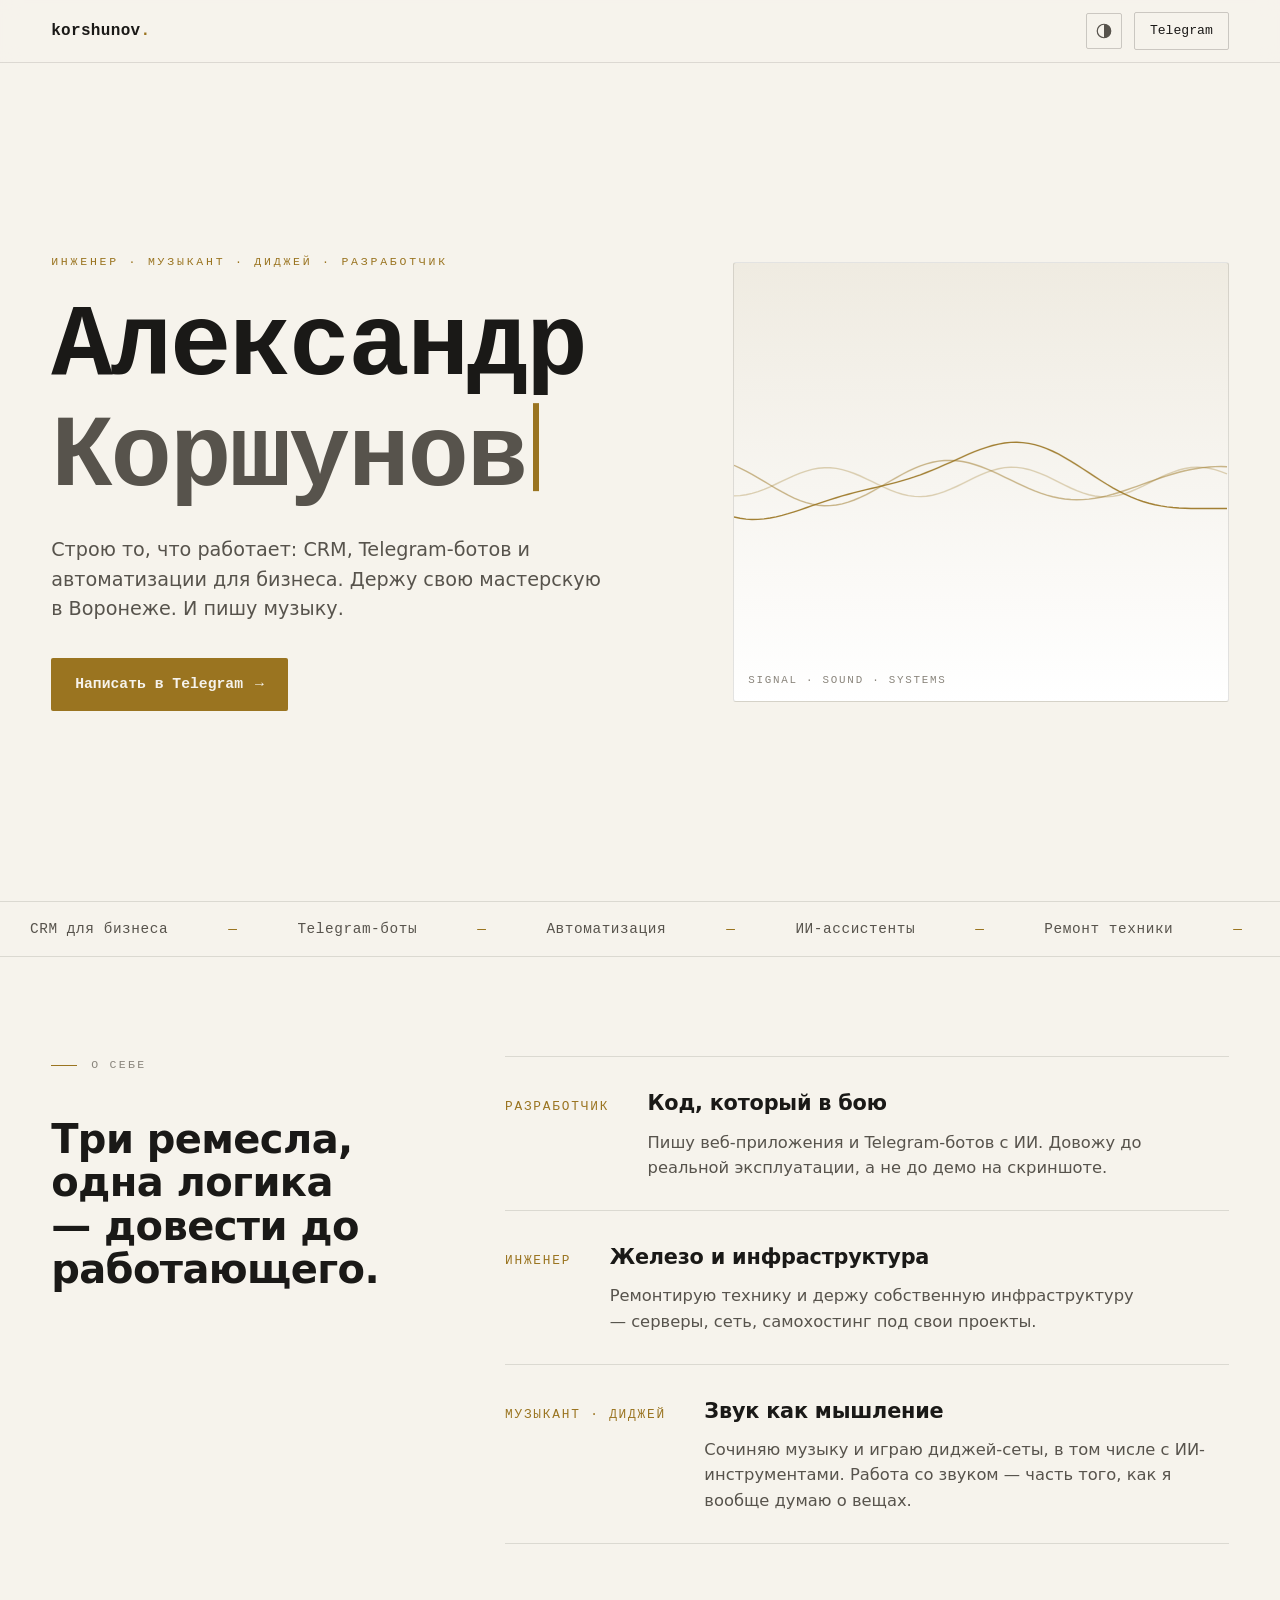
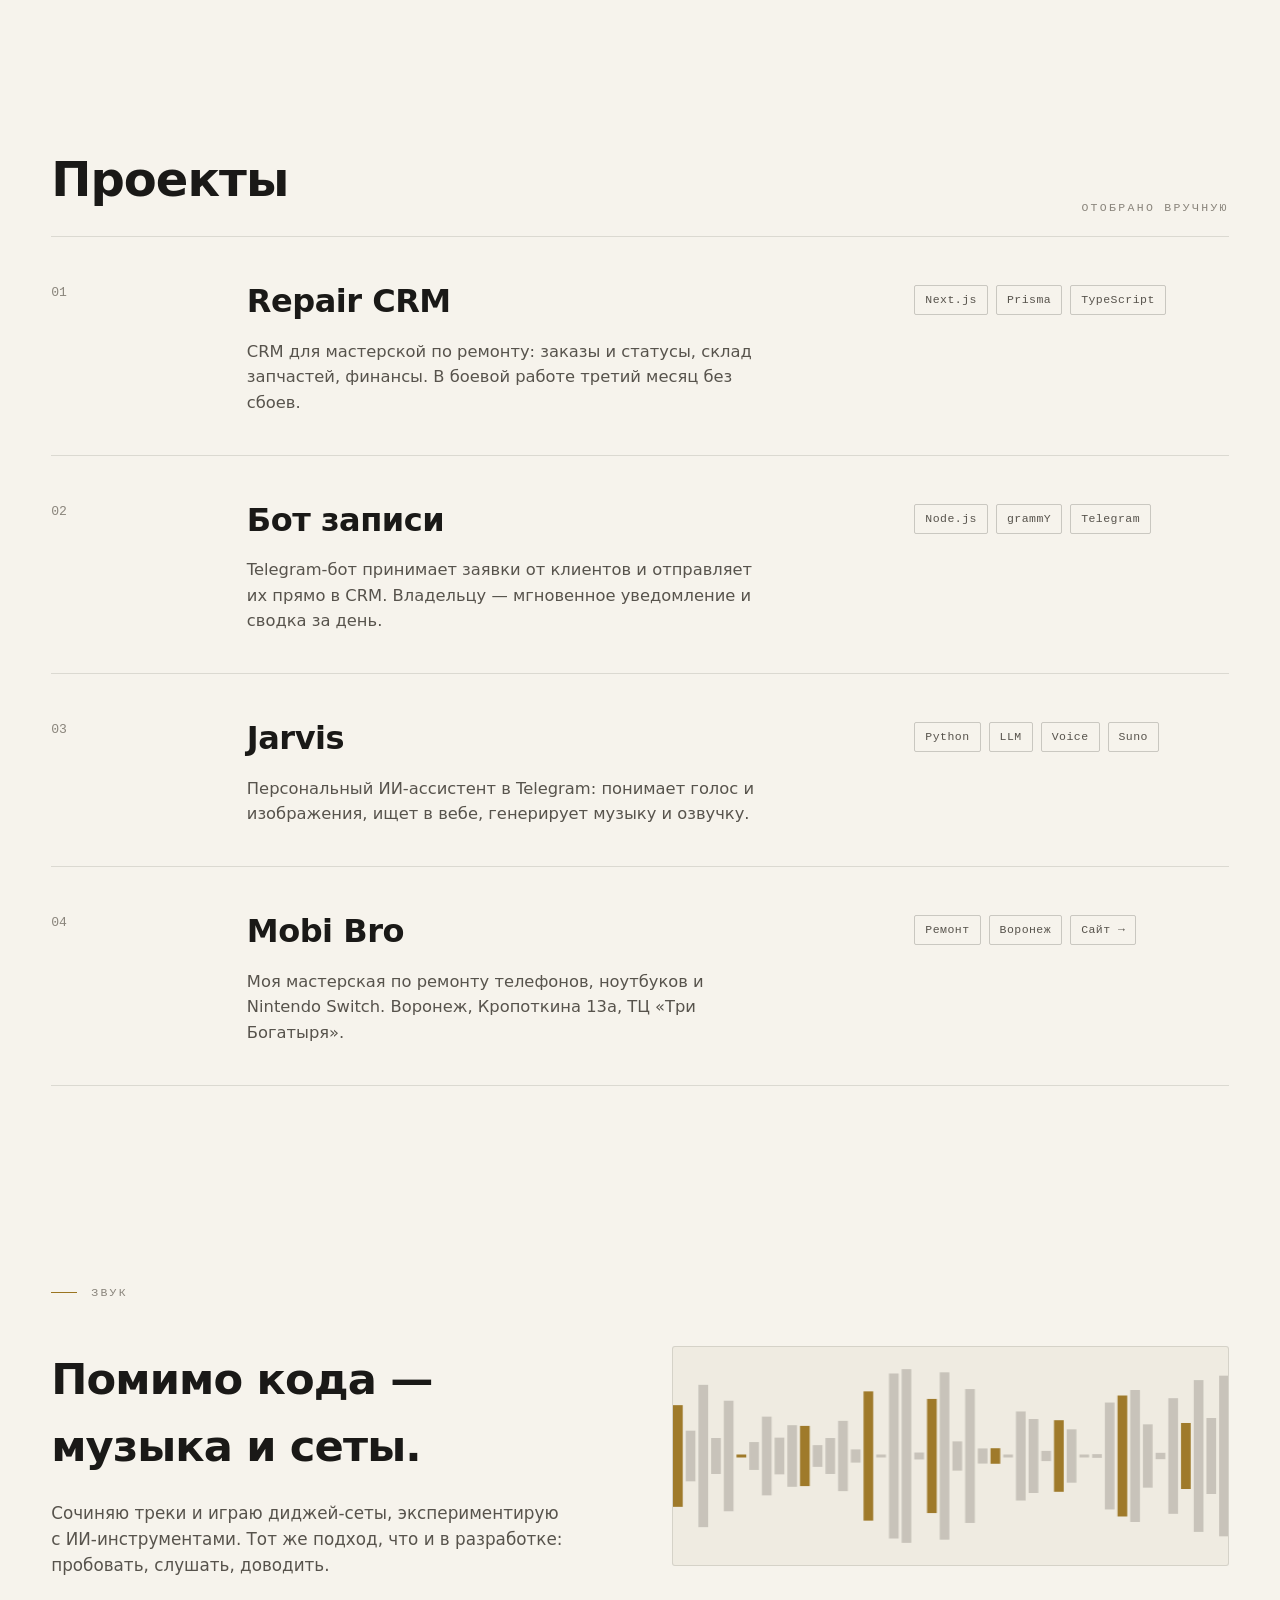
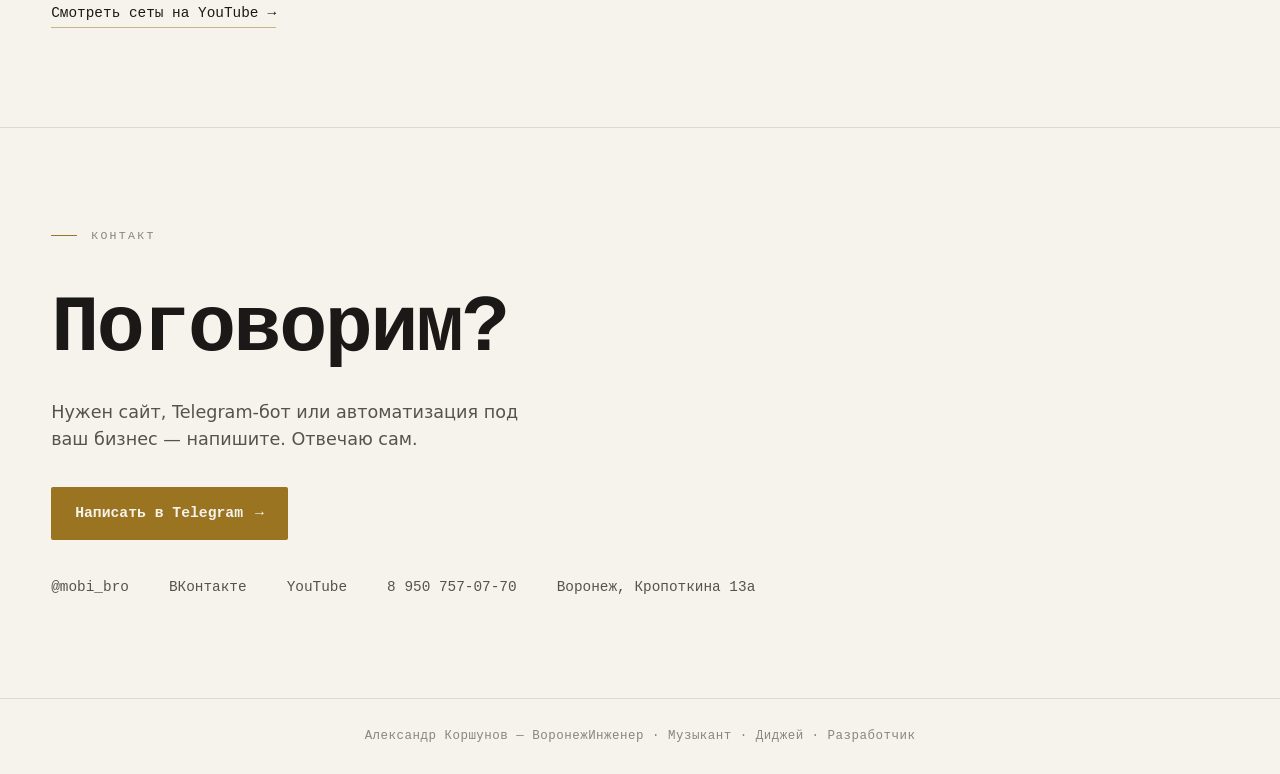
==== commit 70d75d0e: "Redeploy: kick fresh Pages build (.nojekyll active) Co-Authored-By: Claude Opus 4.8 <noreply@anthrop" ====
--- a/index.html
+++ b/index.html
@@ -398,3 +398,5 @@
 </script>
 </body>
 </html>
+
+<!-- redeploy 2026-07-03T18:26:06Z -->
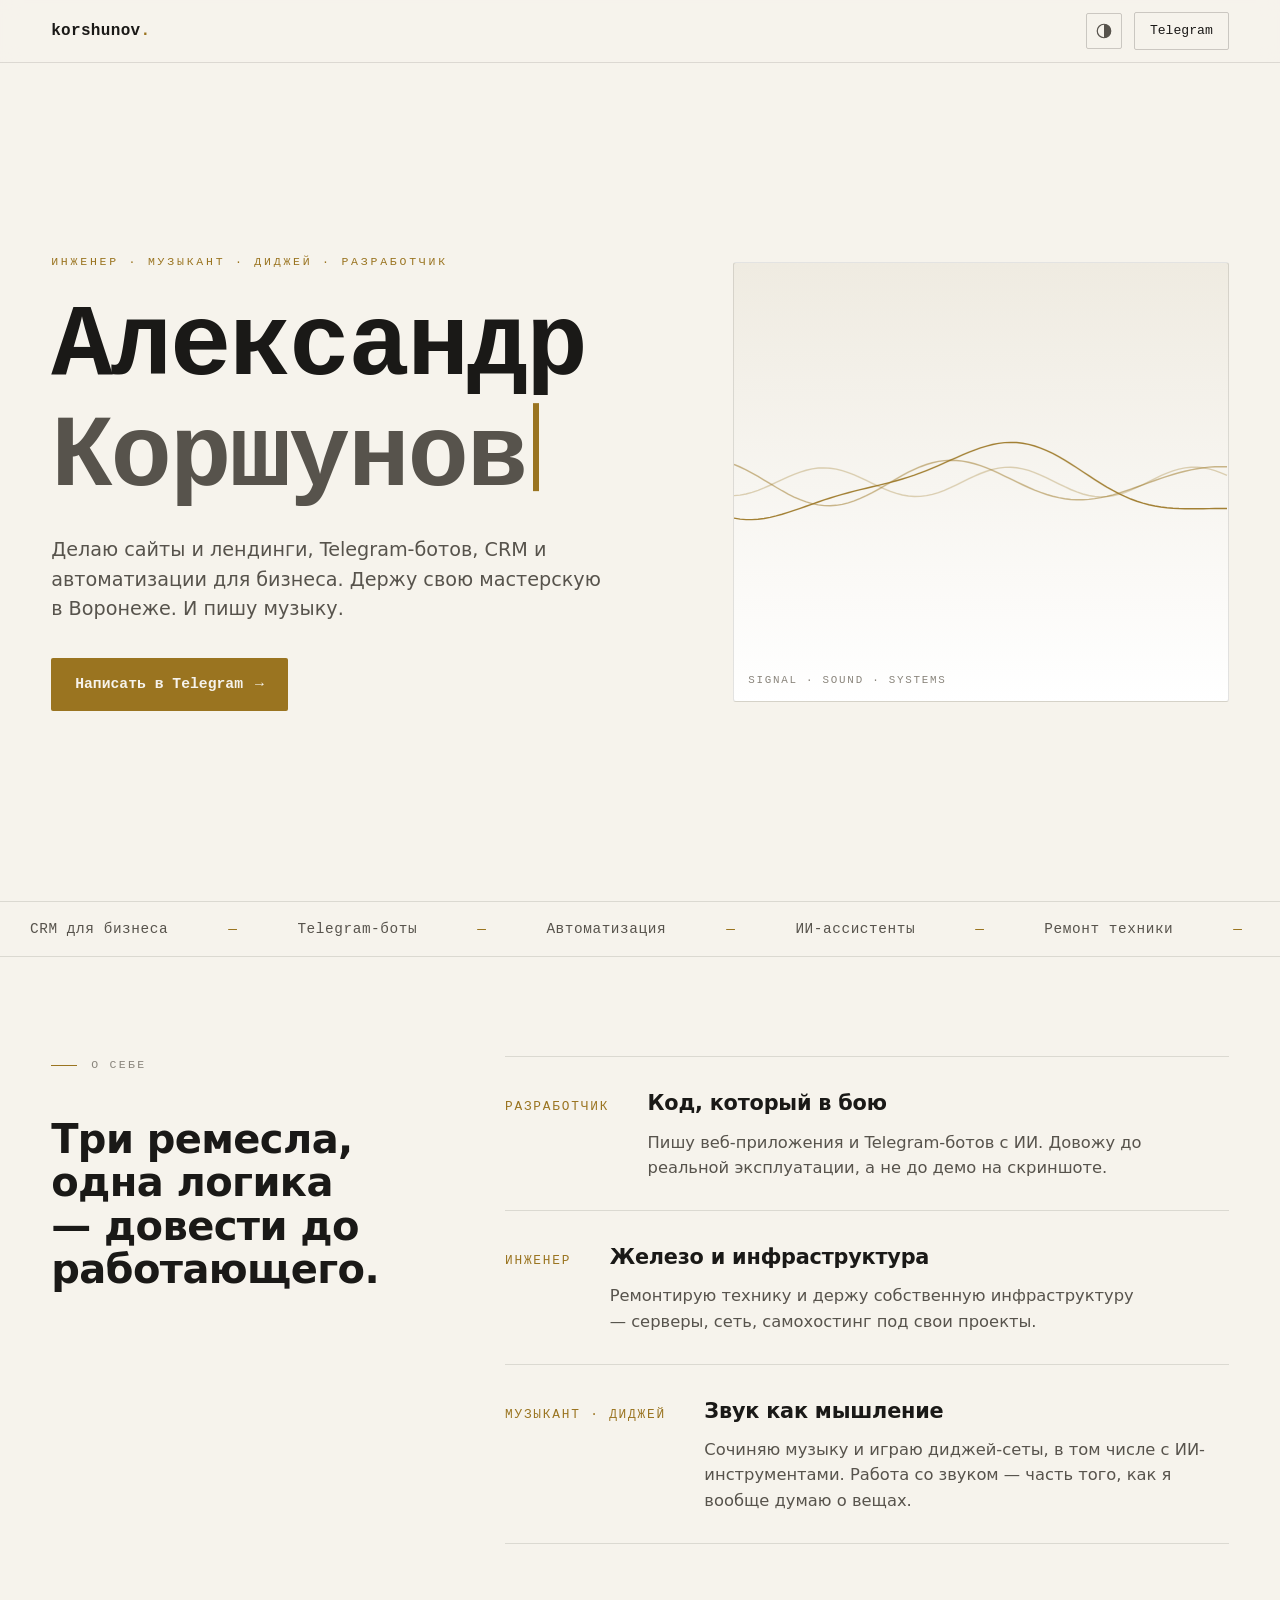
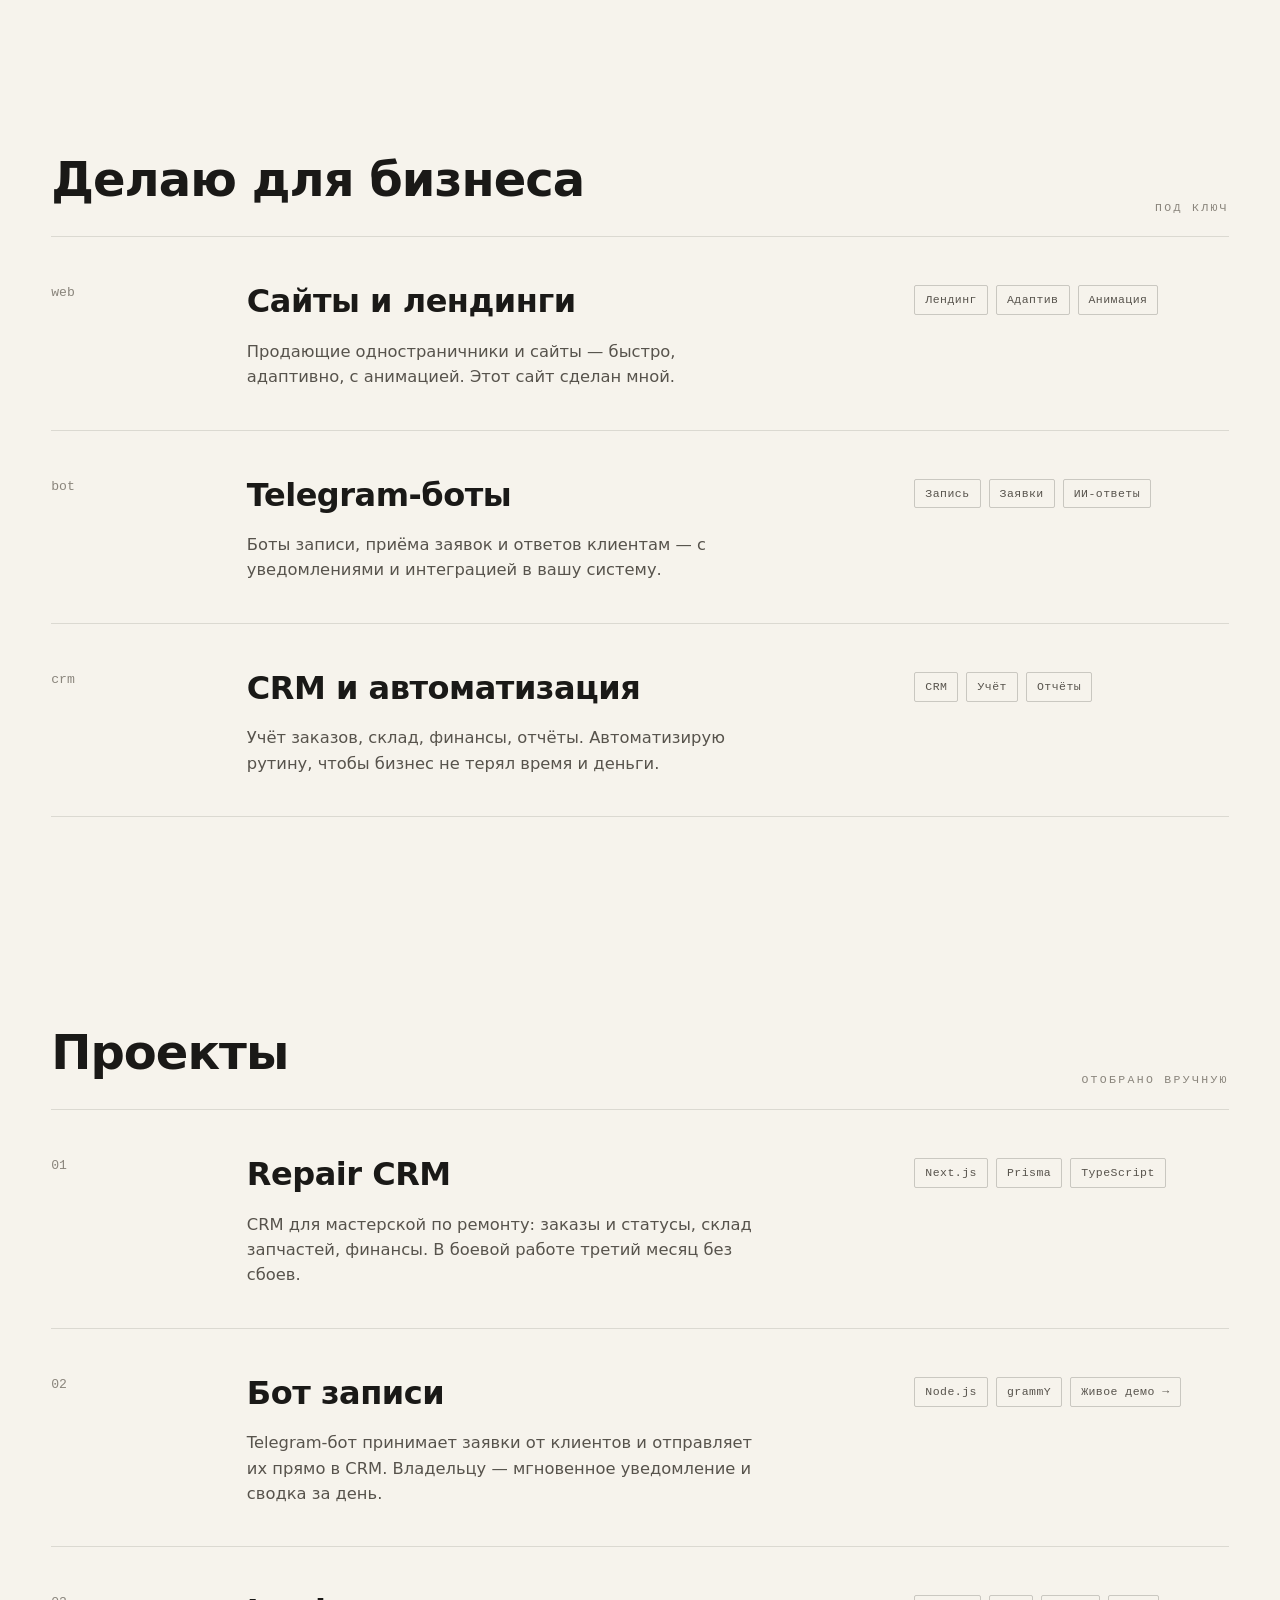
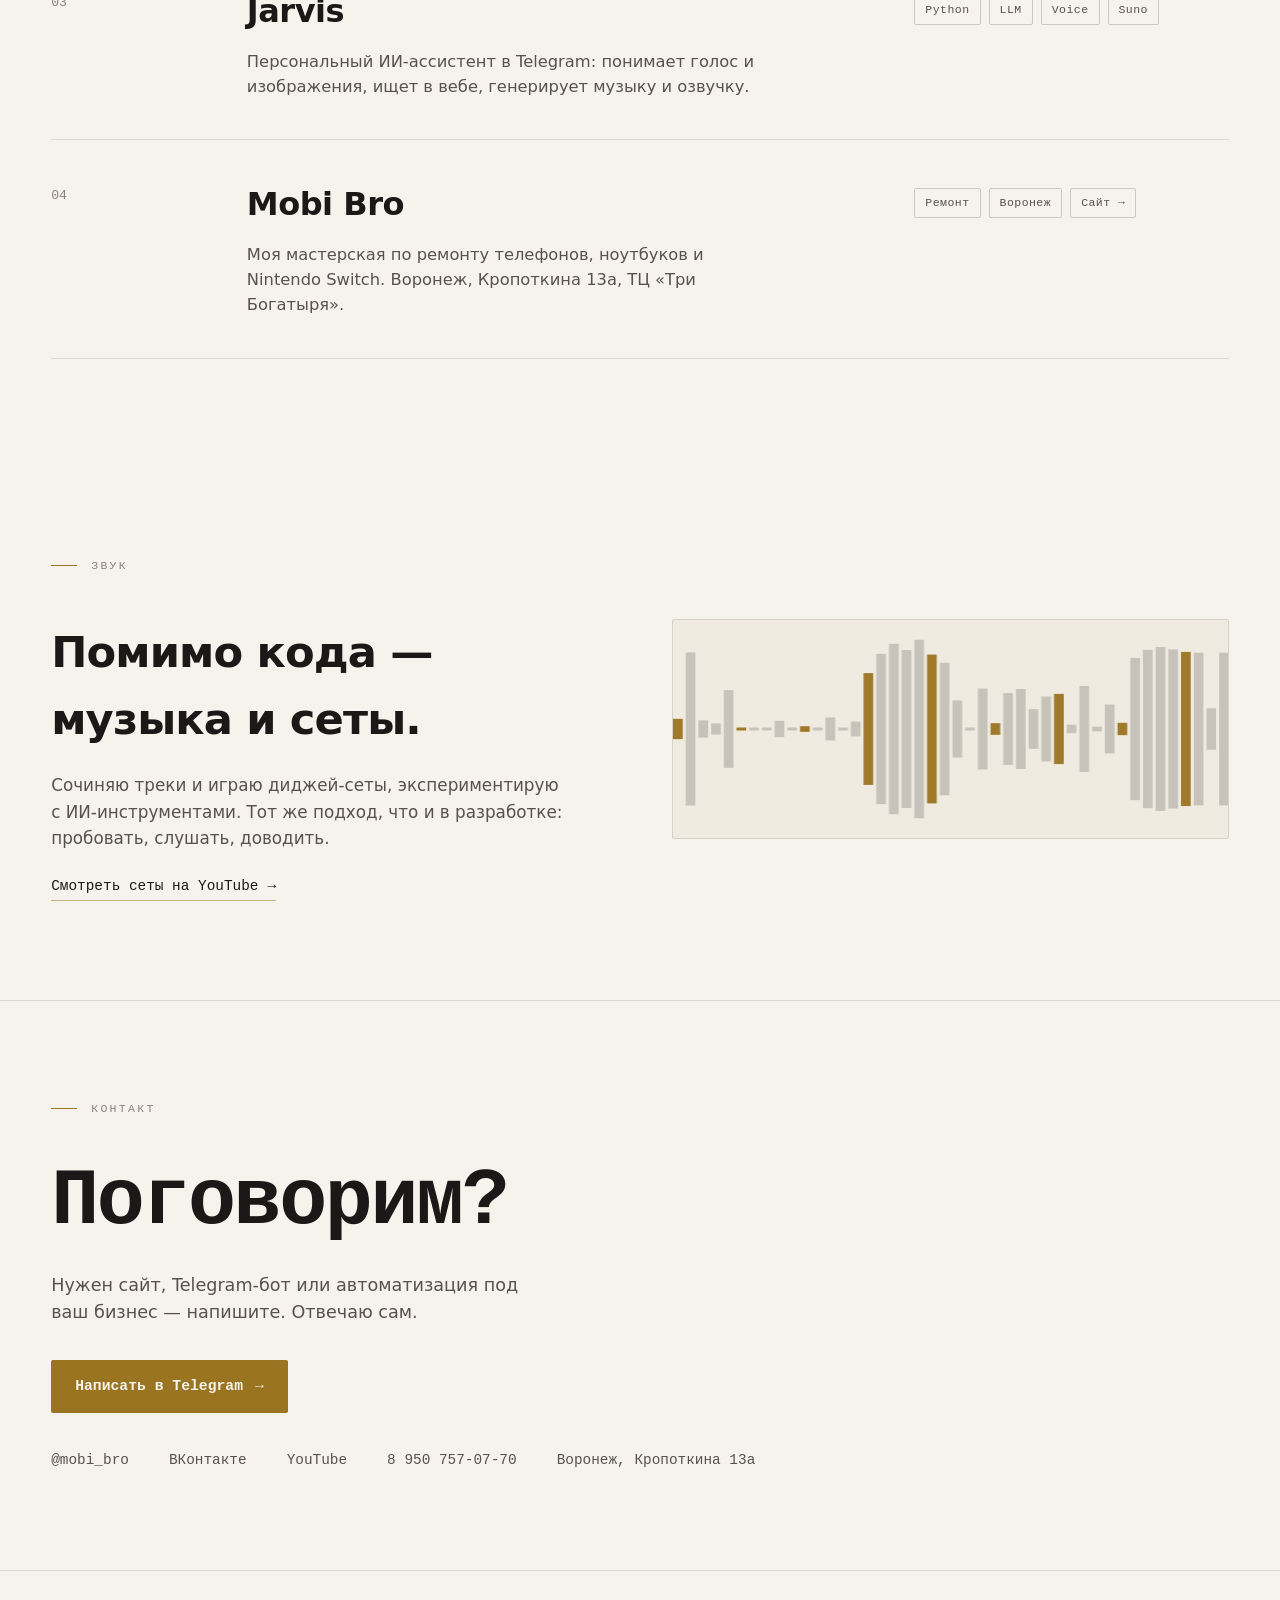
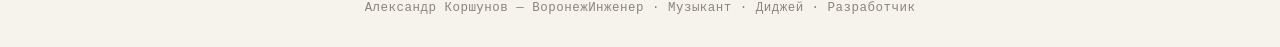
==== commit 1bff4c43: "Сайт: блок услуг (сайты/лендинги), ссылка на бота записи, Telegram в новой вкладке Co-Authored-By: C" ====
--- a/index.html
+++ b/index.html
@@ -4,7 +4,7 @@
 <meta charset="utf-8">
 <meta name="viewport" content="width=device-width, initial-scale=1">
 <title>Александр Коршунов — инженер, музыкант, диджей, разработчик</title>
-<meta name="description" content="Александр Коршунов — инженер, музыкант, диджей и разработчик из Воронежа. CRM, Telegram-боты, автоматизация, музыка.">
+<meta name="description" content="Александр Коршунов — сайты и лендинги, Telegram-боты, CRM и автоматизация для бизнеса. Воронеж.">
 </head>
 <body>
 <style>
@@ -193,7 +193,7 @@
         <button class="theme-toggle" id="themeToggle" type="button" aria-label="Переключить тему">
           <svg width="18" height="18" viewBox="0 0 24 24" aria-hidden="true"><circle cx="12" cy="12" r="9" fill="none" stroke="currentColor" stroke-width="1.6"></circle><path d="M12 3a9 9 0 0 1 0 18z" fill="currentColor"></path></svg>
         </button>
-        <a class="nav-cta" href="https://t.me/mobi_bro">Telegram</a>
+        <a class="nav-cta" href="https://t.me/mobi_bro" target="_blank" rel="noopener">Telegram</a>
       </div>
     </div>
   </nav>
@@ -204,8 +204,8 @@
       <div class="stg" data-rv>
         <div class="eyebrow hero-eyebrow">Инженер · Музыкант · Диджей · Разработчик</div>
         <h1>Александр<span class="l2">Коршунов<span class="cursor" aria-hidden="true"></span></span></h1>
-        <p class="hero-thesis">Строю то, что работает: CRM, Telegram-ботов и автоматизации для бизнеса. Держу свою мастерскую в Воронеже. И пишу музыку.</p>
-        <a class="cta" href="https://t.me/mobi_bro">Написать в Telegram <span class="arw mono">→</span></a>
+        <p class="hero-thesis">Делаю сайты и лендинги, Telegram-ботов, CRM и автоматизации для бизнеса. Держу свою мастерскую в Воронеже. И пишу музыку.</p>
+        <a class="cta" href="https://t.me/mobi_bro" target="_blank" rel="noopener">Написать в Telegram <span class="arw mono">→</span></a>
       </div>
       <div class="hero-visual rv" data-rv>
         <canvas id="wave" aria-hidden="true"></canvas>
@@ -236,6 +236,31 @@
       </div>
     </section>
 
+    <!-- SERVICES -->
+    <section>
+      <div class="work-head rv" data-rv>
+        <h2>Делаю для бизнеса</h2>
+        <span class="label">Под ключ</span>
+      </div>
+      <div class="projects">
+        <article class="project rv" data-rv>
+          <div class="p-idx">web</div>
+          <div class="p-main"><h3>Сайты и лендинги <span class="dash"></span></h3><p>Продающие одностраничники и сайты — быстро, адаптивно, с анимацией. Этот сайт сделан мной.</p></div>
+          <div class="p-tags"><span class="tag">Лендинг</span><span class="tag">Адаптив</span><span class="tag">Анимация</span></div>
+        </article>
+        <article class="project rv" data-rv>
+          <div class="p-idx">bot</div>
+          <div class="p-main"><h3>Telegram-боты <span class="dash"></span></h3><p>Боты записи, приёма заявок и ответов клиентам — с уведомлениями и интеграцией в вашу систему.</p></div>
+          <div class="p-tags"><span class="tag">Запись</span><span class="tag">Заявки</span><span class="tag">ИИ-ответы</span></div>
+        </article>
+        <article class="project rv" data-rv>
+          <div class="p-idx">crm</div>
+          <div class="p-main"><h3>CRM и автоматизация <span class="dash"></span></h3><p>Учёт заказов, склад, финансы, отчёты. Автоматизирую рутину, чтобы бизнес не терял время и деньги.</p></div>
+          <div class="p-tags"><span class="tag">CRM</span><span class="tag">Учёт</span><span class="tag">Отчёты</span></div>
+        </article>
+      </div>
+    </section>
+
     <!-- WORK -->
     <section>
       <div class="work-head rv" data-rv>
@@ -250,8 +275,8 @@
         </article>
         <article class="project rv" data-rv>
           <div class="p-idx">02</div>
-          <div class="p-main"><h3>Бот записи <span class="dash"></span></h3><p>Telegram-бот принимает заявки от клиентов и отправляет их прямо в CRM. Владельцу — мгновенное уведомление и сводка за день.</p></div>
-          <div class="p-tags"><span class="tag">Node.js</span><span class="tag">grammY</span><span class="tag">Telegram</span></div>
+          <div class="p-main"><h3><a href="https://t.me/korshunov_test_zapis_bot" target="_blank" rel="noopener">Бот записи</a> <span class="dash"></span></h3><p>Telegram-бот принимает заявки от клиентов и отправляет их прямо в CRM. Владельцу — мгновенное уведомление и сводка за день.</p></div>
+          <div class="p-tags"><span class="tag">Node.js</span><span class="tag">grammY</span><span class="tag">Живое демо →</span></div>
         </article>
         <article class="project rv" data-rv>
           <div class="p-idx">03</div>
@@ -284,9 +309,9 @@
       <div class="sec-label rv" data-rv><span class="label">Контакт</span></div>
       <h2 class="rv" data-rv>Поговорим?</h2>
       <p class="rv" data-rv>Нужен сайт, Telegram-бот или автоматизация под ваш бизнес — напишите. Отвечаю сам.</p>
-      <a class="cta rv" data-rv href="https://t.me/mobi_bro">Написать в Telegram <span class="arw mono">→</span></a>
+      <a class="cta rv" data-rv href="https://t.me/mobi_bro" target="_blank" rel="noopener">Написать в Telegram <span class="arw mono">→</span></a>
       <div class="contact-grid rv" data-rv>
-        <a href="https://t.me/mobi_bro">@mobi_bro</a>
+        <a href="https://t.me/mobi_bro" target="_blank" rel="noopener">@mobi_bro</a>
         <a href="https://vk.com/sasha89507570770" target="_blank" rel="noopener">ВКонтакте</a>
         <a href="https://www.youtube.com/@DjDobrabit" target="_blank" rel="noopener">YouTube</a>
         <a href="tel:+79507570770">8 950 757-07-70</a>
@@ -398,5 +423,3 @@
 </script>
 </body>
 </html>
-
-<!-- redeploy 2026-07-03T18:26:06Z -->
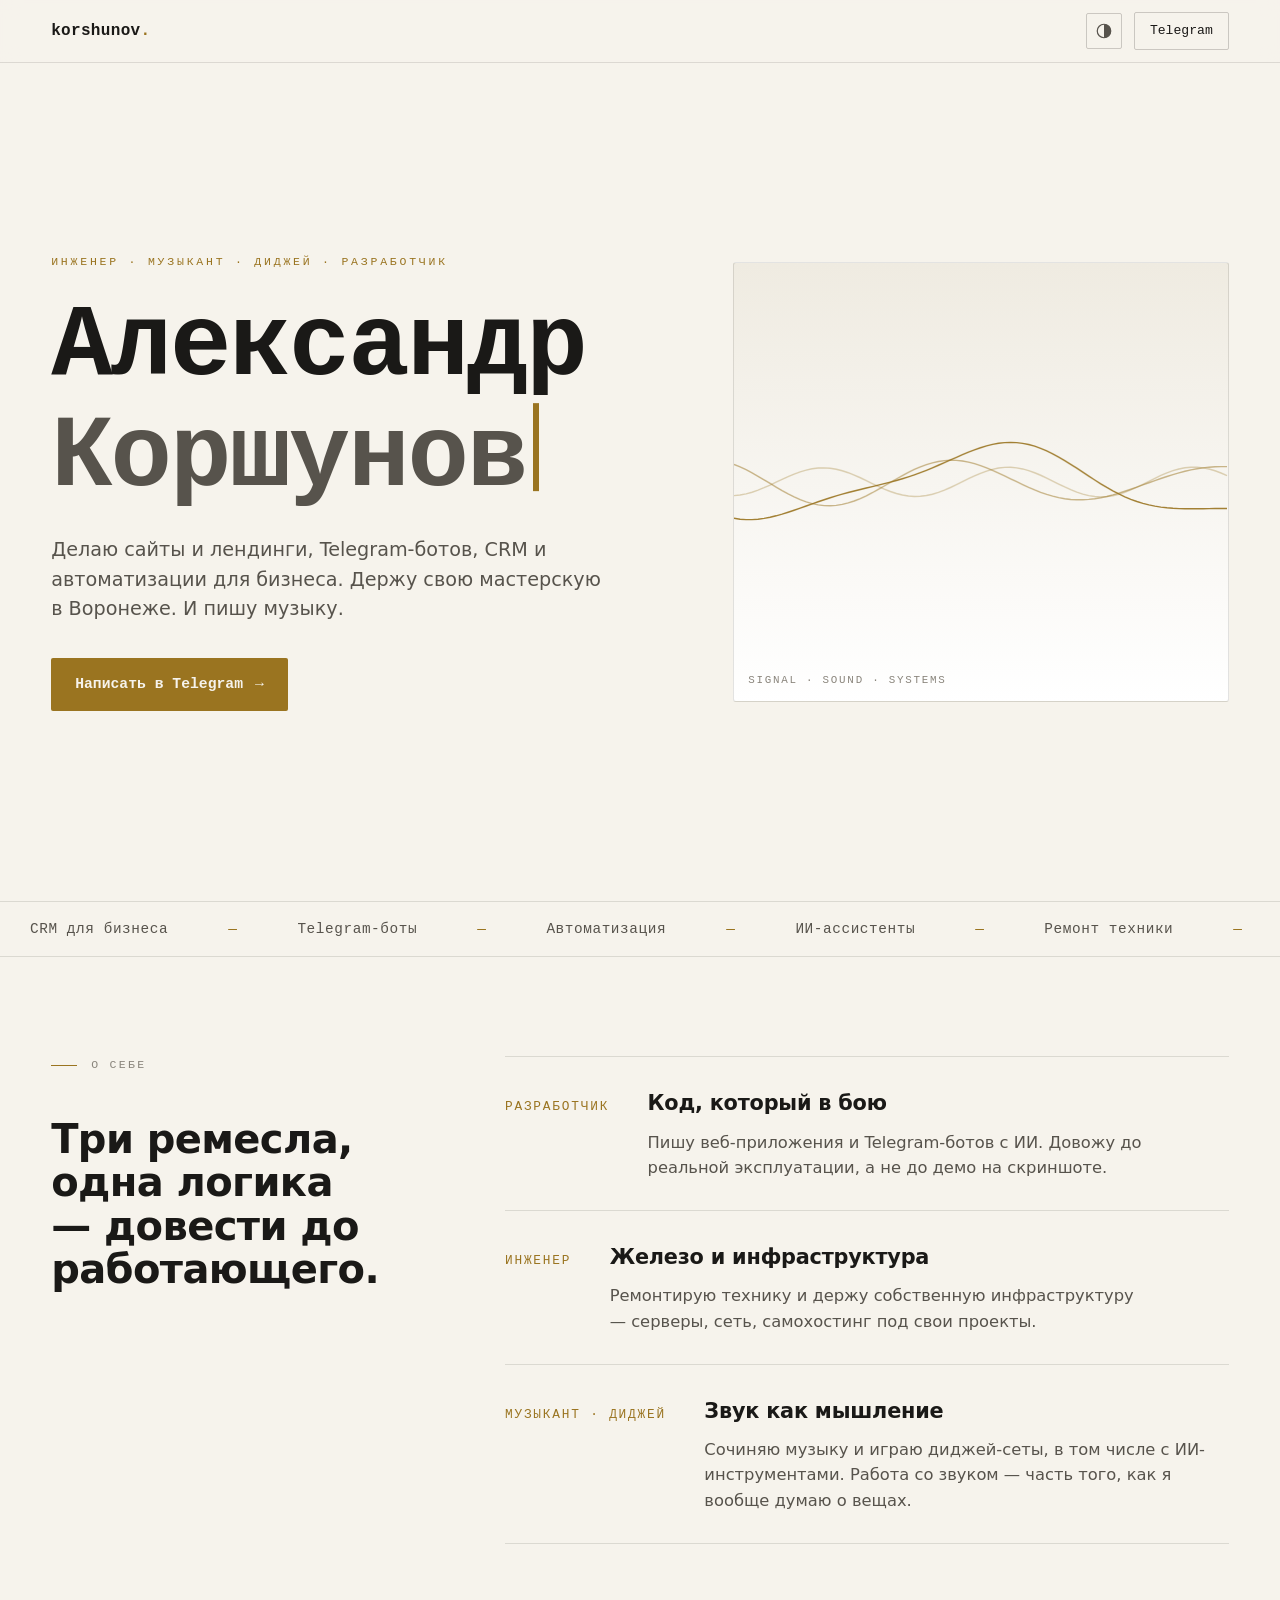
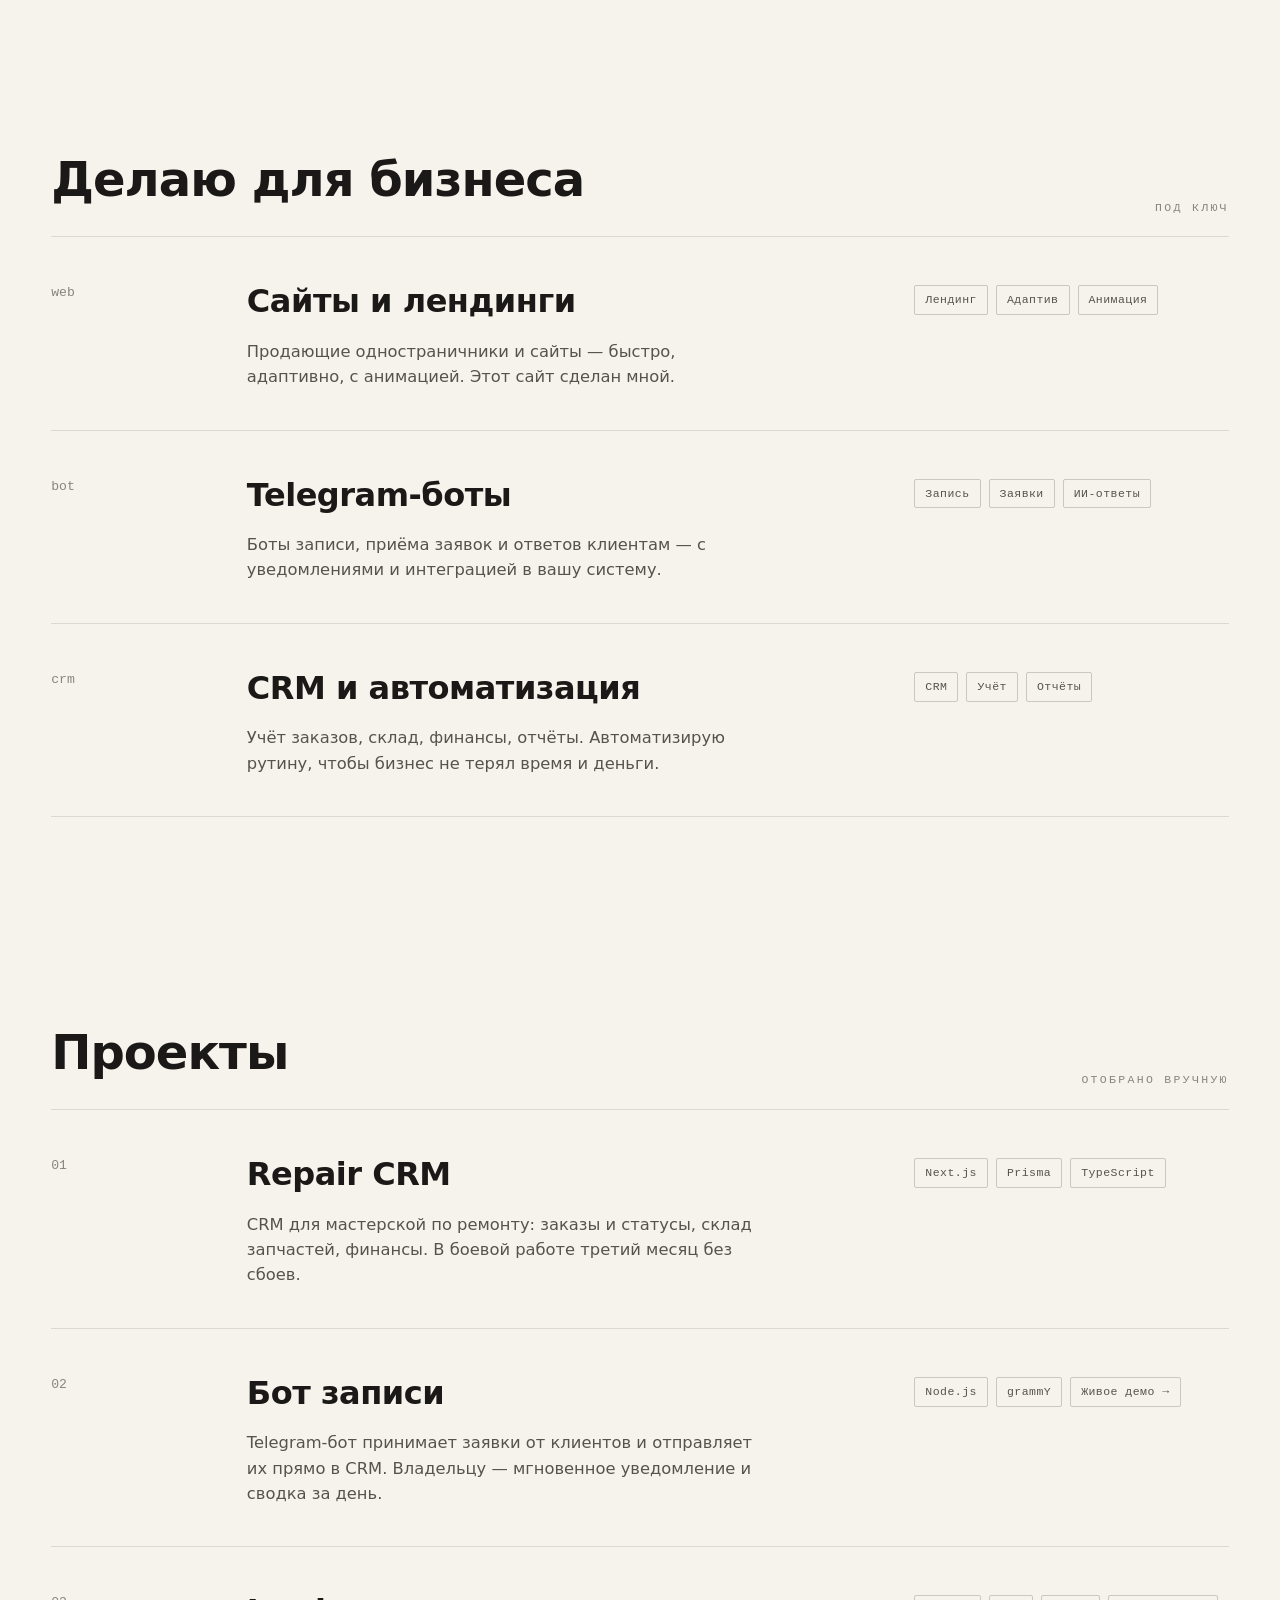
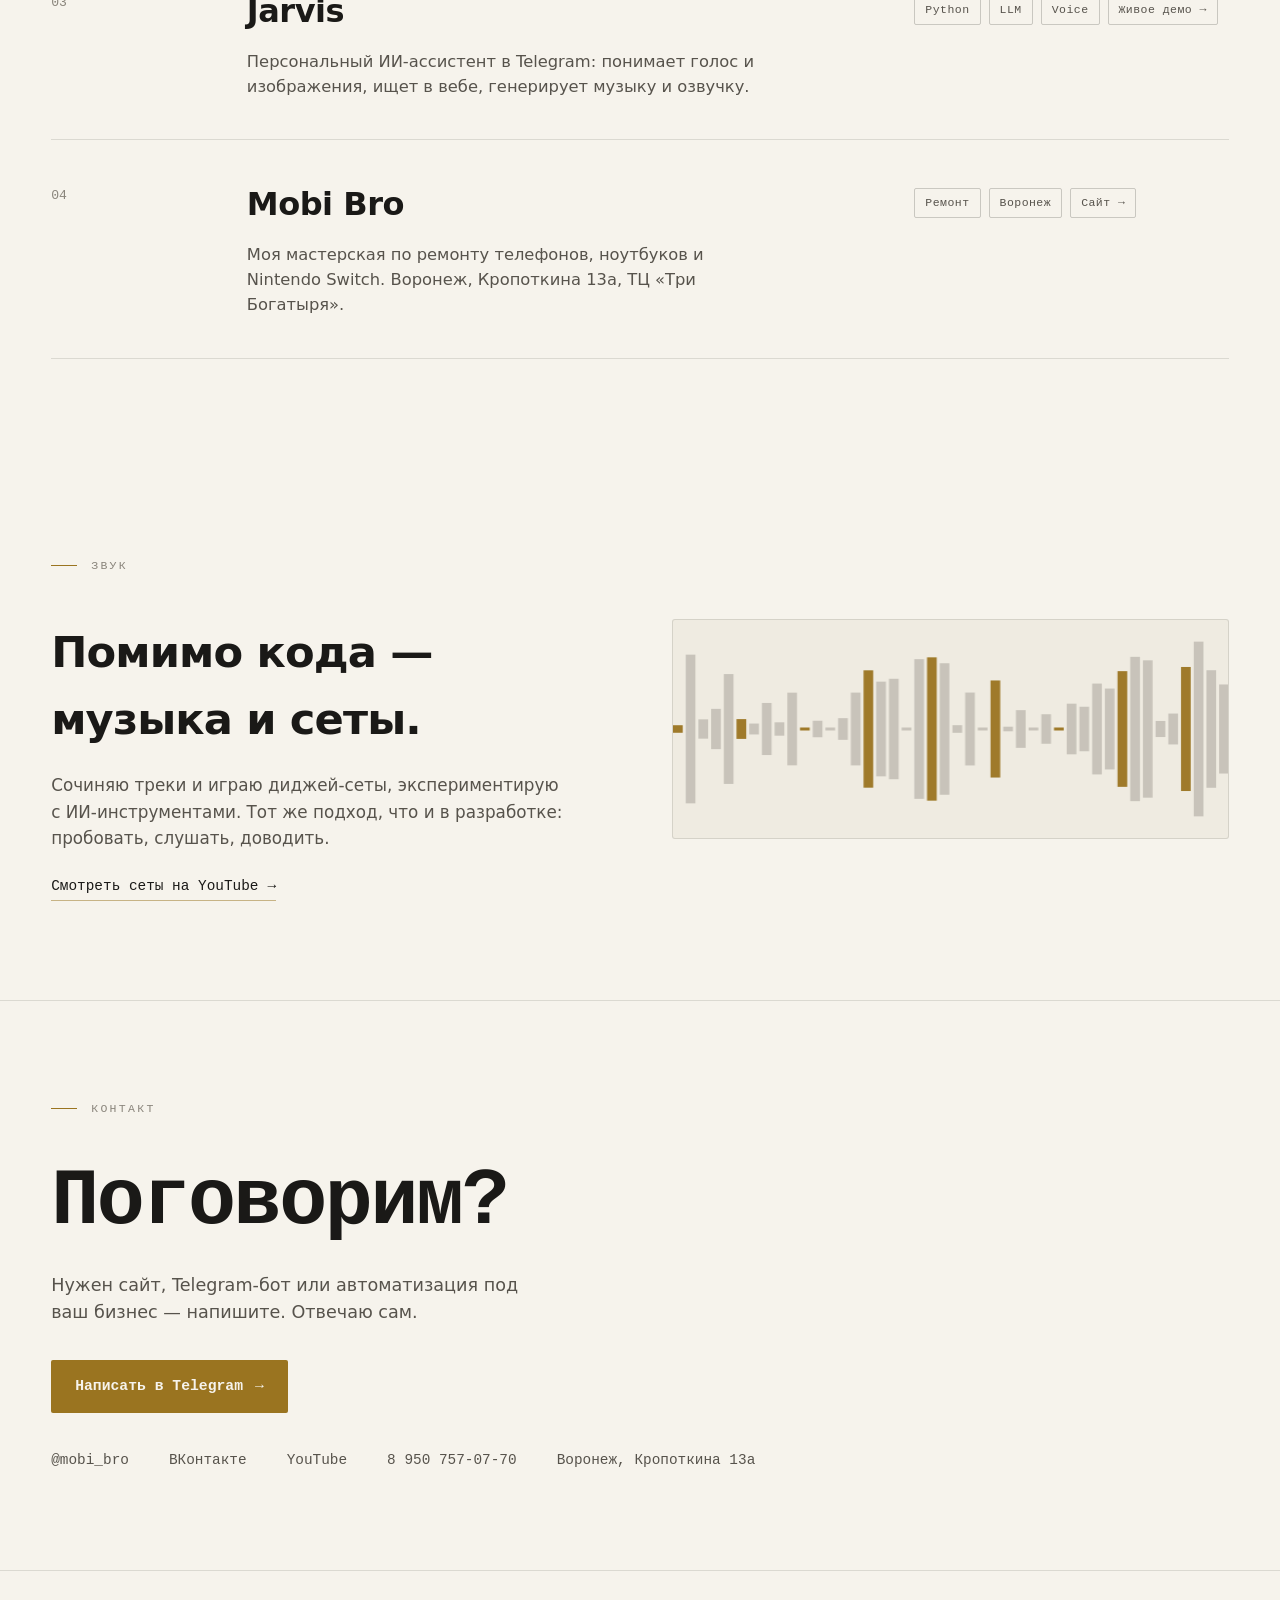
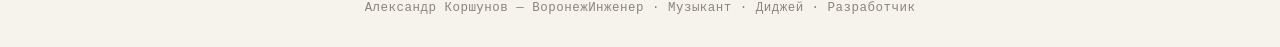
==== commit e90589d3: "Сайт: ссылка на бота Jarvis (visuals77_bot) Co-Authored-By: Claude Opus 4.8 <noreply@anthropic.com>" ====
--- a/index.html
+++ b/index.html
@@ -280,8 +280,8 @@
         </article>
         <article class="project rv" data-rv>
           <div class="p-idx">03</div>
-          <div class="p-main"><h3>Jarvis <span class="dash"></span></h3><p>Персональный ИИ-ассистент в Telegram: понимает голос и изображения, ищет в вебе, генерирует музыку и озвучку.</p></div>
-          <div class="p-tags"><span class="tag">Python</span><span class="tag">LLM</span><span class="tag">Voice</span><span class="tag">Suno</span></div>
+          <div class="p-main"><h3><a href="https://t.me/visuals77_bot" target="_blank" rel="noopener">Jarvis</a> <span class="dash"></span></h3><p>Персональный ИИ-ассистент в Telegram: понимает голос и изображения, ищет в вебе, генерирует музыку и озвучку.</p></div>
+          <div class="p-tags"><span class="tag">Python</span><span class="tag">LLM</span><span class="tag">Voice</span><span class="tag">Живое демо →</span></div>
         </article>
         <article class="project rv" data-rv>
           <div class="p-idx">04</div>
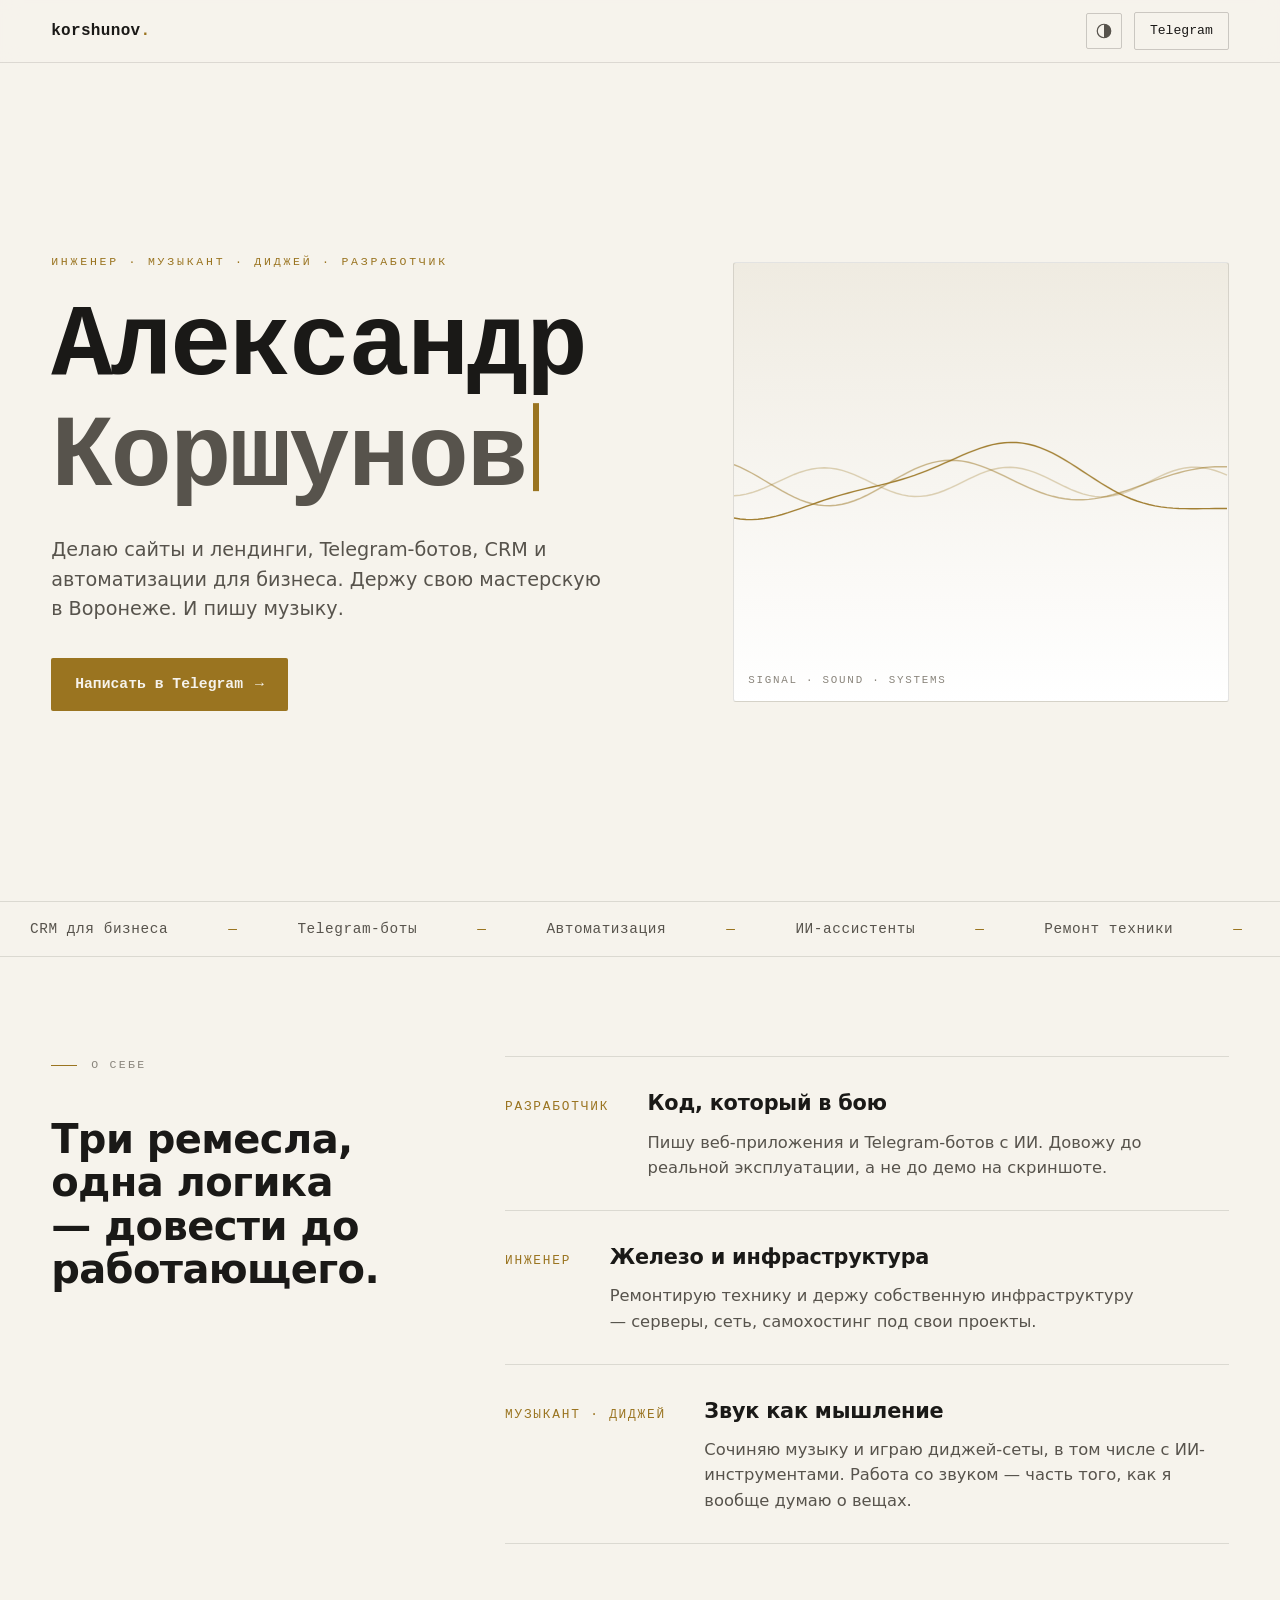
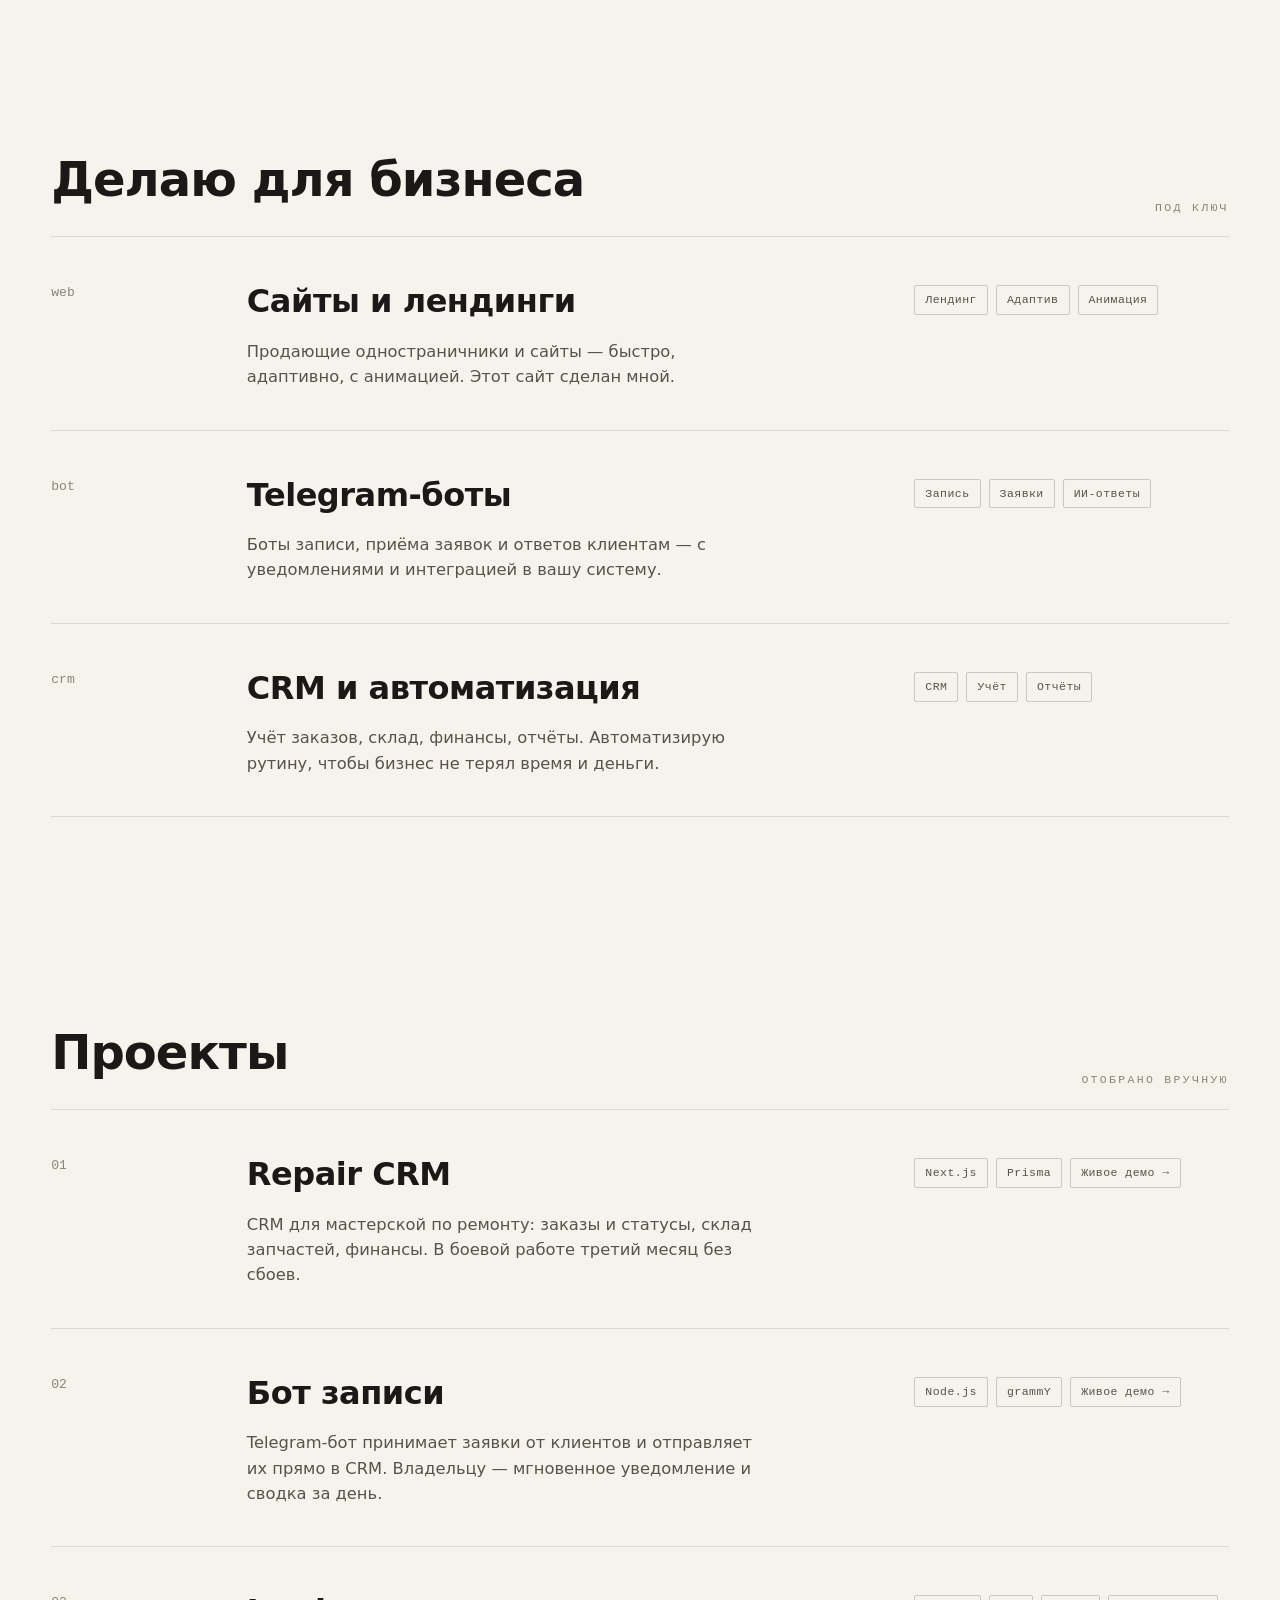
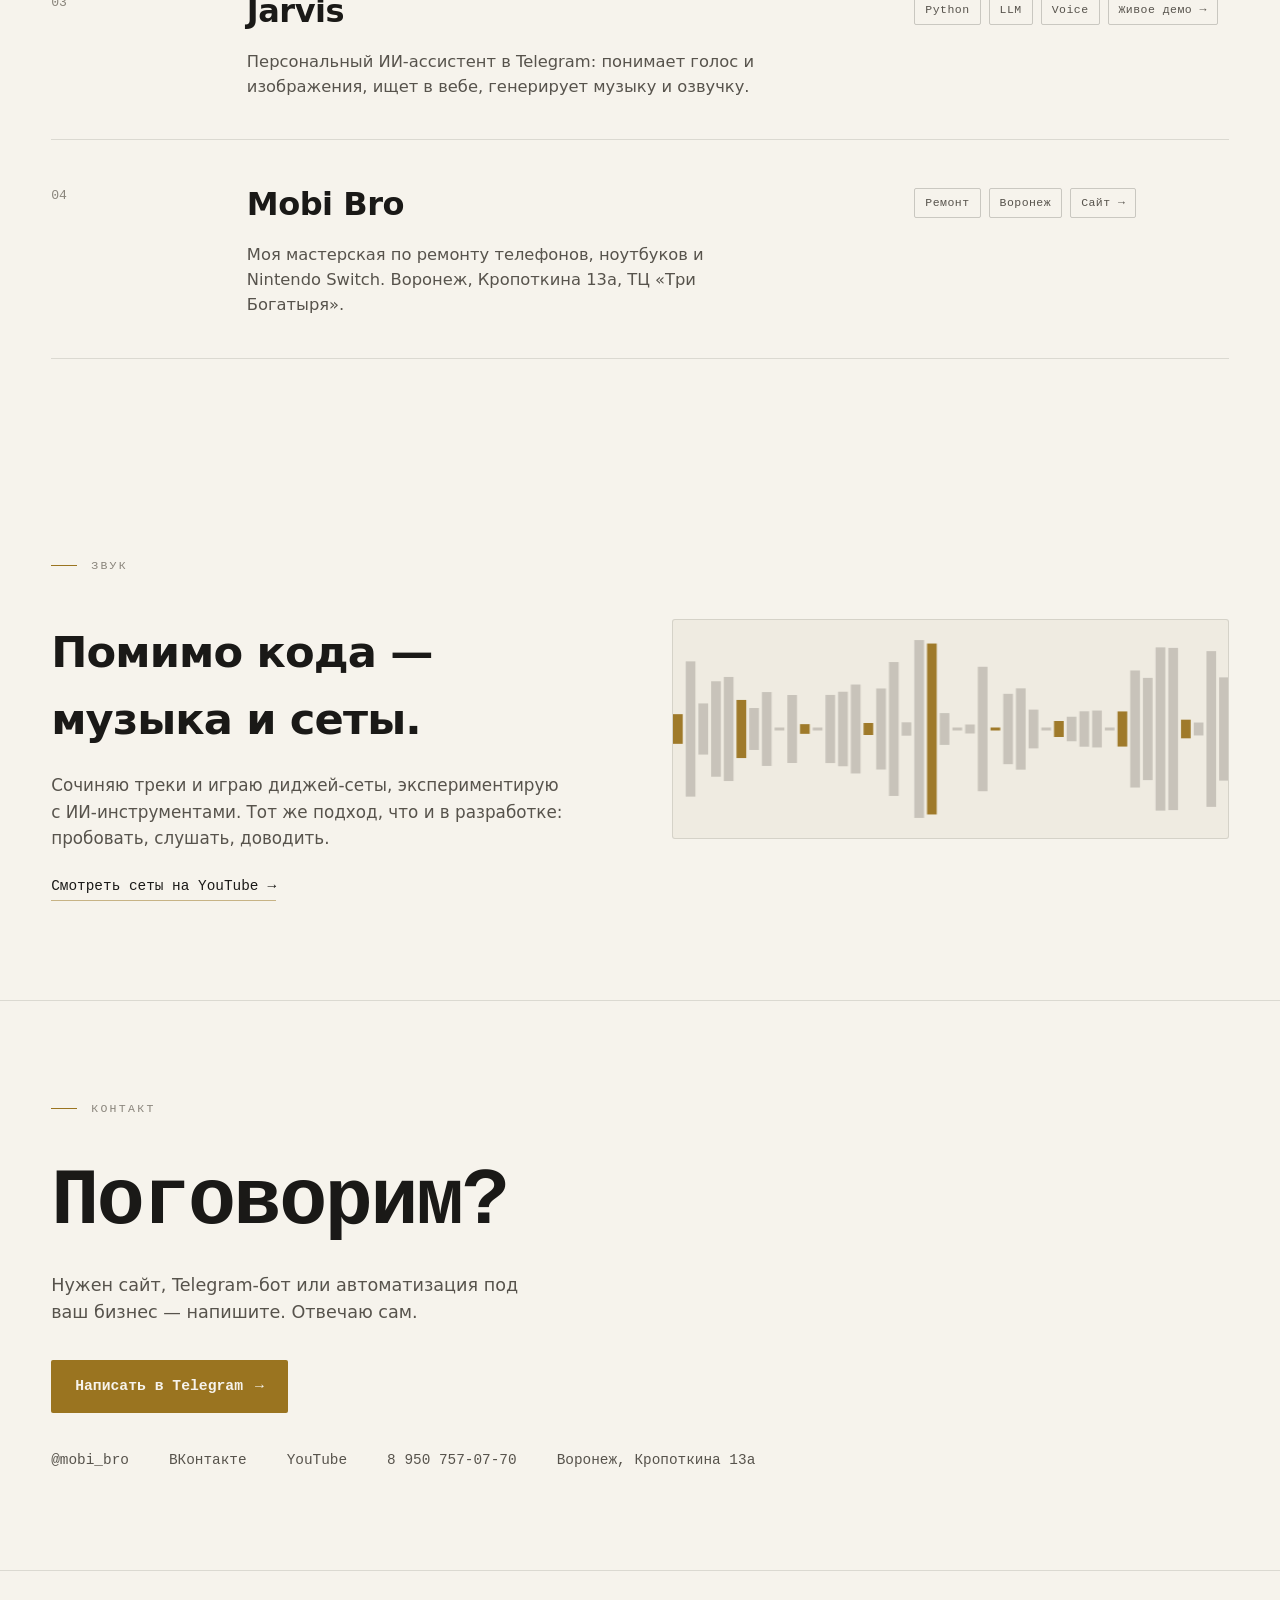
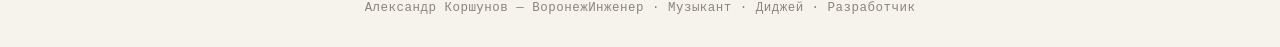
==== commit bebe2f8b: "Демо-CRM (/crm-demo) + ссылка с карточки Repair CRM Co-Authored-By: Claude Opus 4.8 <noreply@anthrop" ====
--- a/index.html
+++ b/index.html
@@ -270,8 +270,8 @@
       <div class="projects">
         <article class="project rv" data-rv>
           <div class="p-idx">01</div>
-          <div class="p-main"><h3>Repair CRM <span class="dash"></span></h3><p>CRM для мастерской по ремонту: заказы и статусы, склад запчастей, финансы. В боевой работе третий месяц без сбоев.</p></div>
-          <div class="p-tags"><span class="tag">Next.js</span><span class="tag">Prisma</span><span class="tag">TypeScript</span></div>
+          <div class="p-main"><h3><a href="https://korshunovmobi-ui.github.io/crm-demo/" target="_blank" rel="noopener">Repair CRM</a> <span class="dash"></span></h3><p>CRM для мастерской по ремонту: заказы и статусы, склад запчастей, финансы. В боевой работе третий месяц без сбоев.</p></div>
+          <div class="p-tags"><span class="tag">Next.js</span><span class="tag">Prisma</span><span class="tag">Живое демо →</span></div>
         </article>
         <article class="project rv" data-rv>
           <div class="p-idx">02</div>
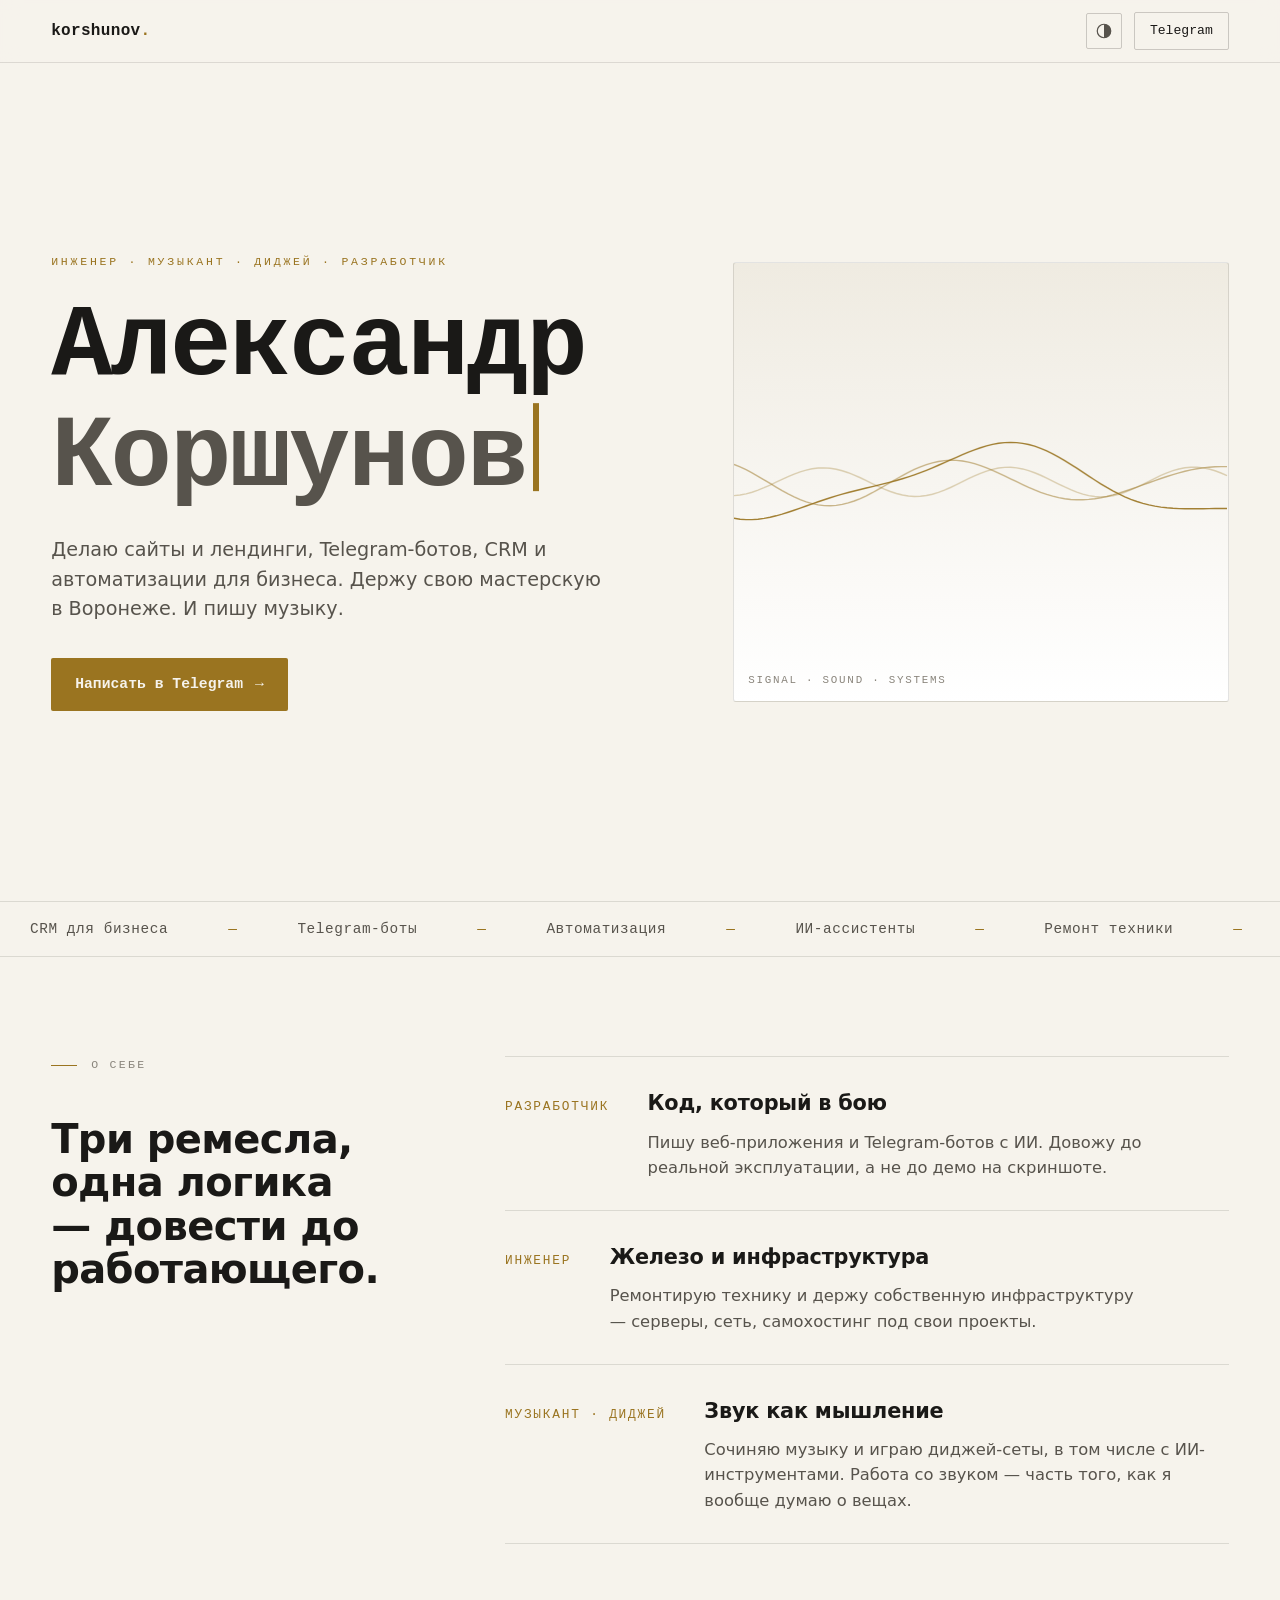
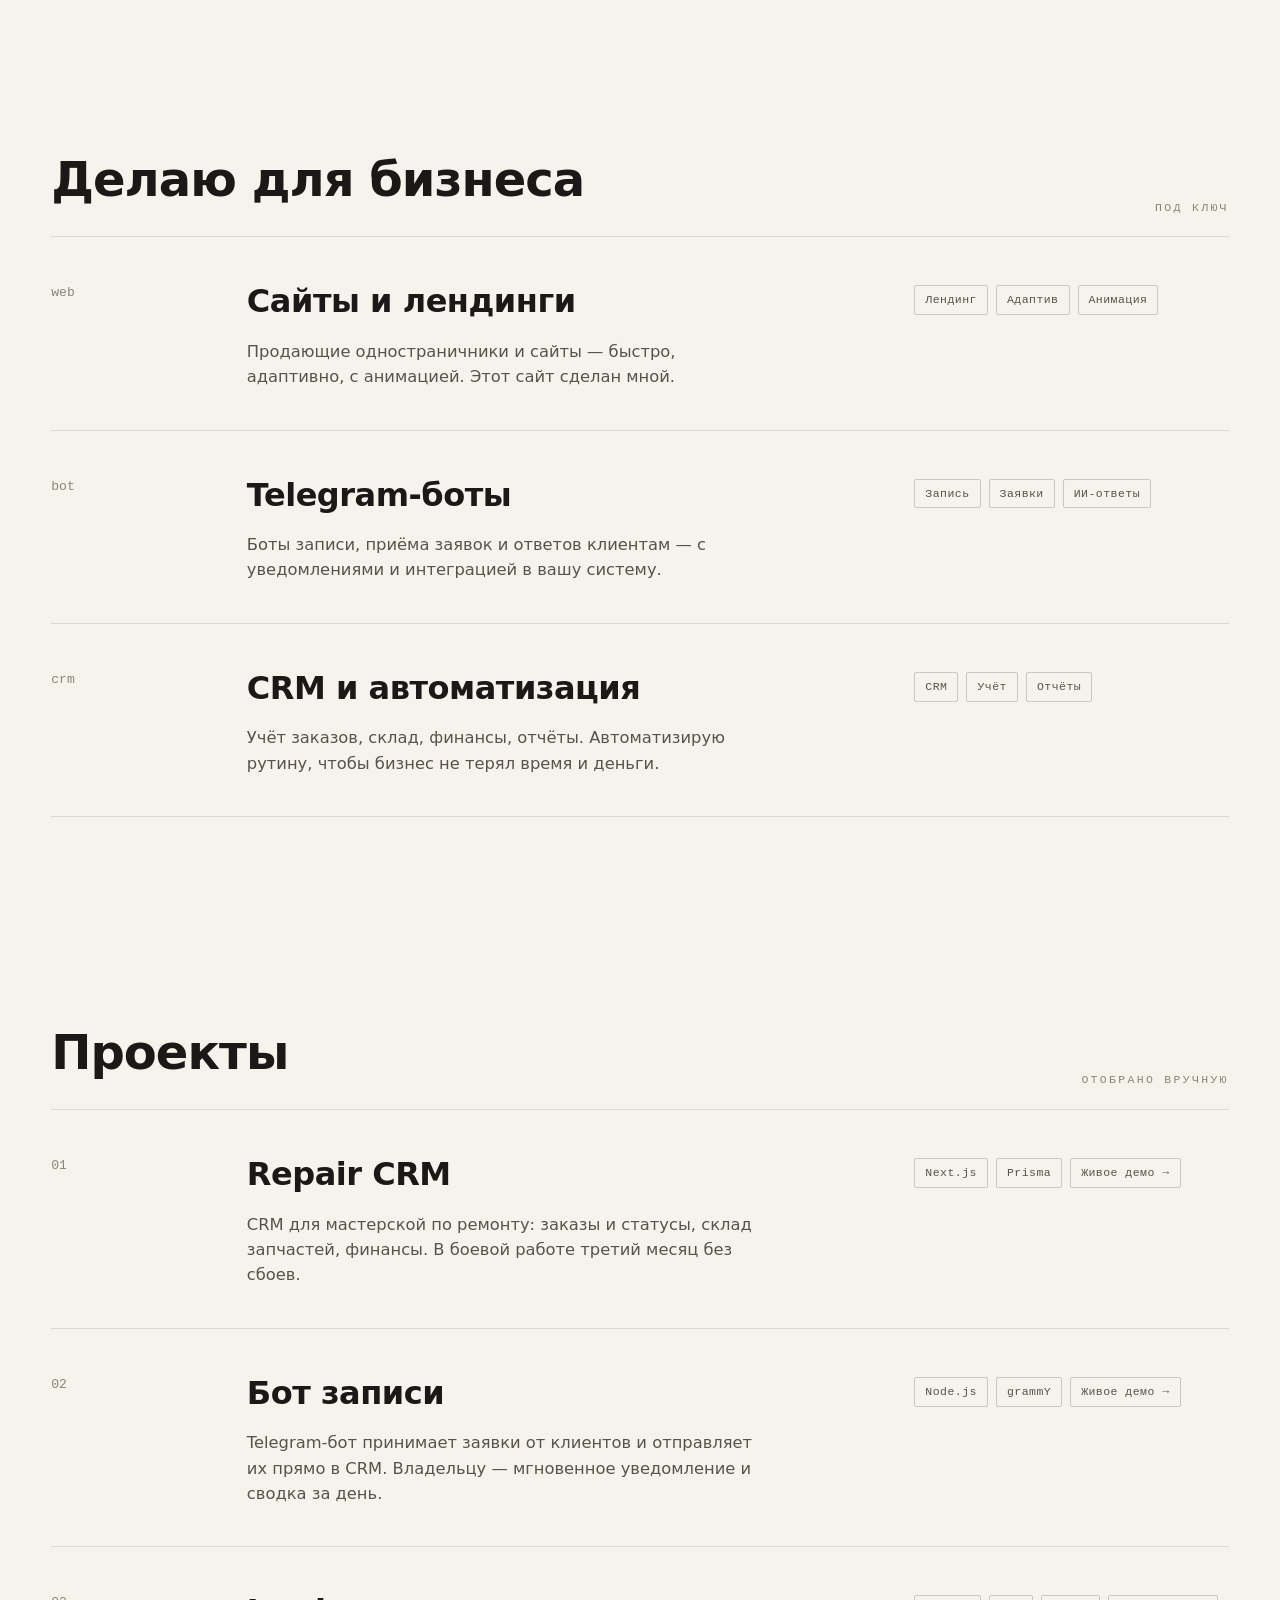
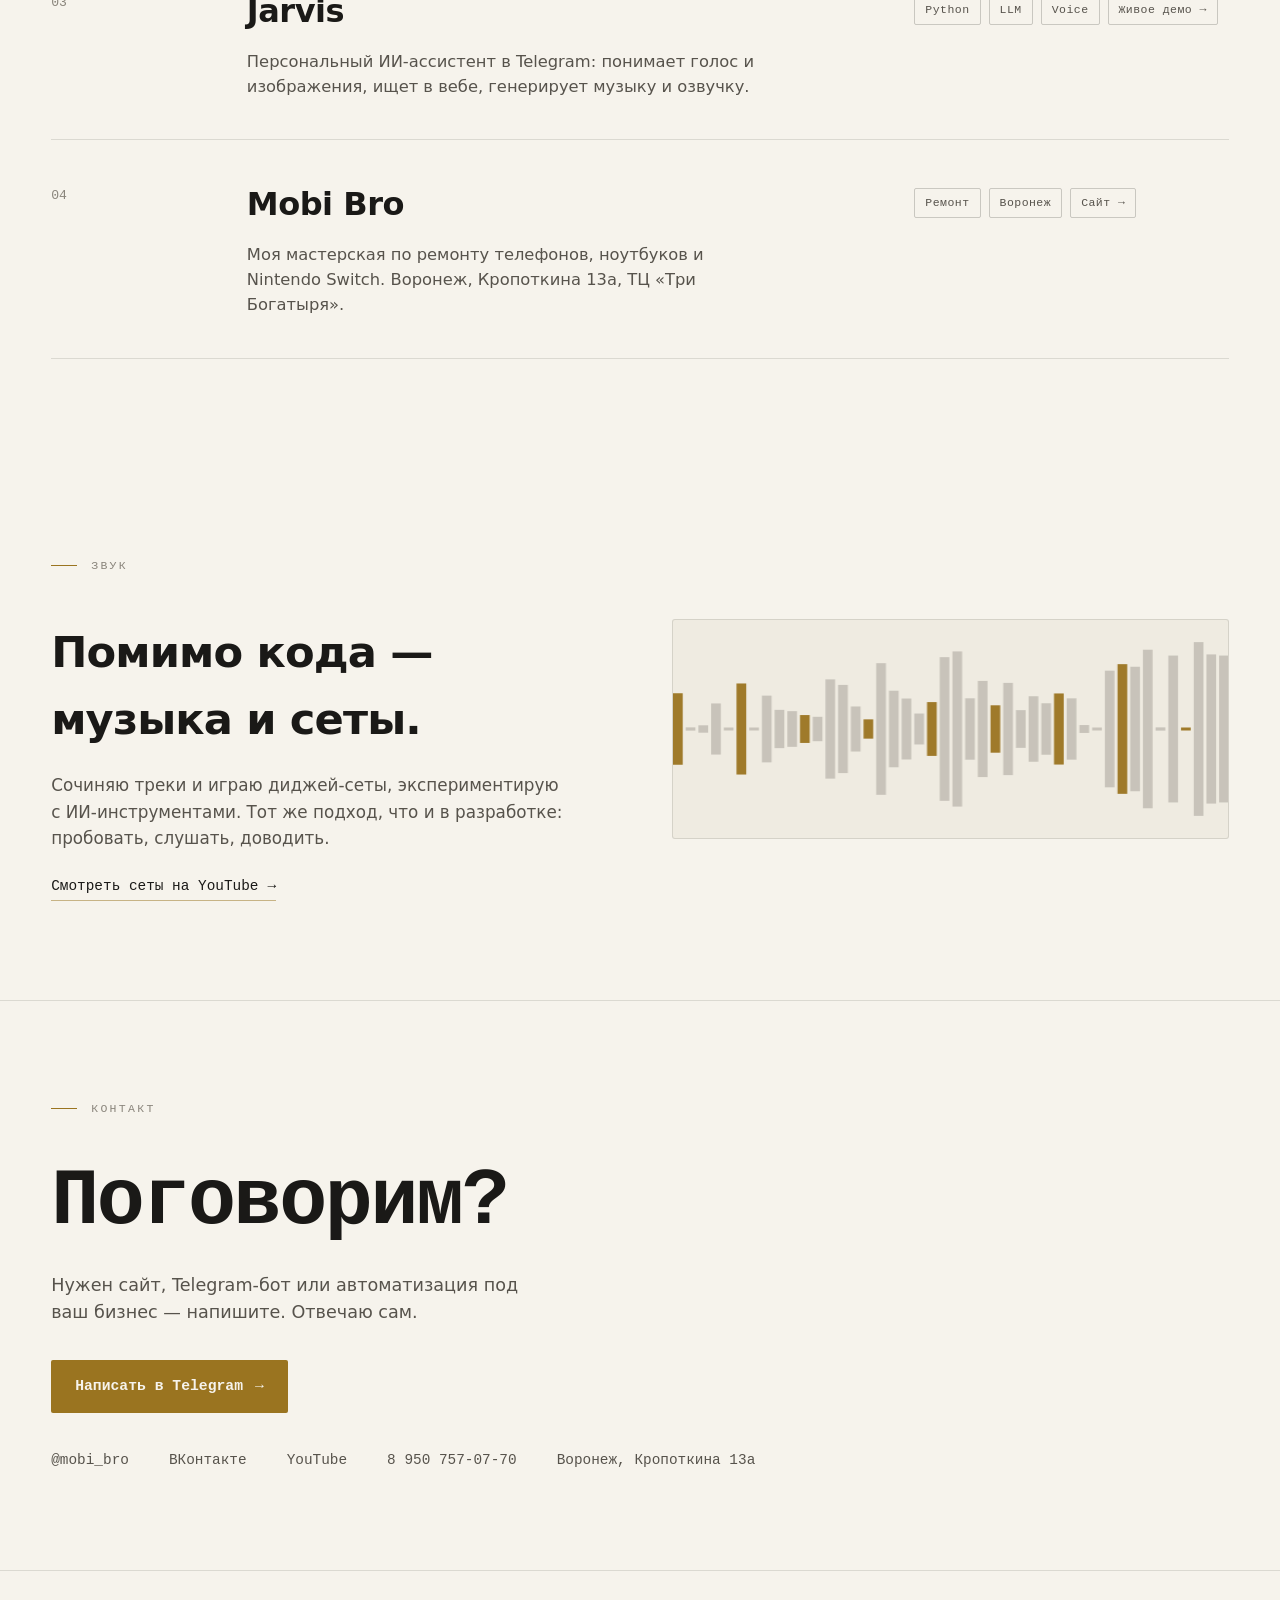
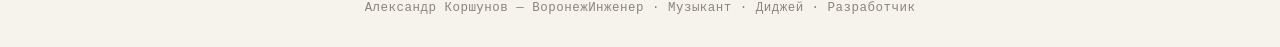
==== commit 452320cf: "Карточка Repair CRM -> живое демо (реальная CRM) Co-Authored-By: Claude Opus 4.8 <noreply@anthropic." ====
--- a/index.html
+++ b/index.html
@@ -270,7 +270,7 @@
       <div class="projects">
         <article class="project rv" data-rv>
           <div class="p-idx">01</div>
-          <div class="p-main"><h3><a href="https://korshunovmobi-ui.github.io/crm-demo/" target="_blank" rel="noopener">Repair CRM</a> <span class="dash"></span></h3><p>CRM для мастерской по ремонту: заказы и статусы, склад запчастей, финансы. В боевой работе третий месяц без сбоев.</p></div>
+          <div class="p-main"><h3><a href="https://78fa7b2c25881e.lhr.life" target="_blank" rel="noopener">Repair CRM</a> <span class="dash"></span></h3><p>CRM для мастерской по ремонту: заказы и статусы, склад запчастей, финансы. В боевой работе третий месяц без сбоев.</p></div>
           <div class="p-tags"><span class="tag">Next.js</span><span class="tag">Prisma</span><span class="tag">Живое демо →</span></div>
         </article>
         <article class="project rv" data-rv>
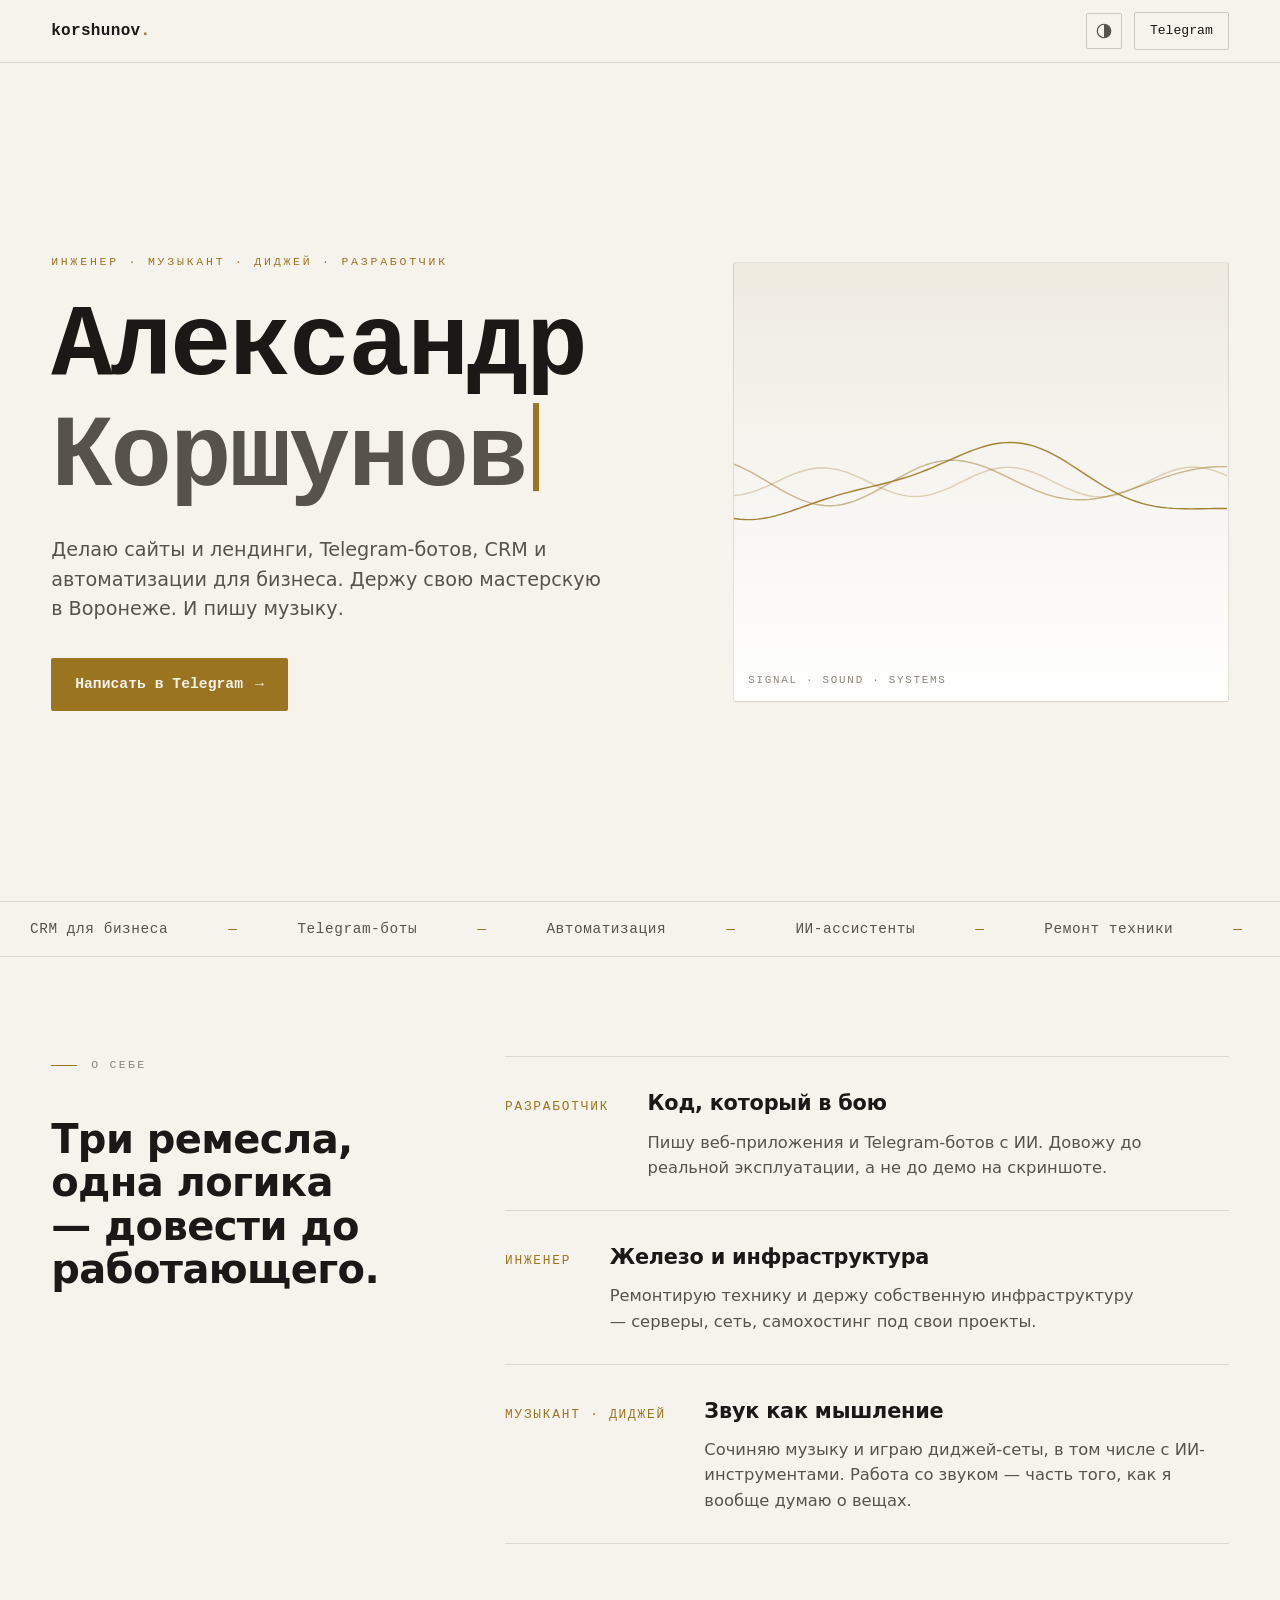
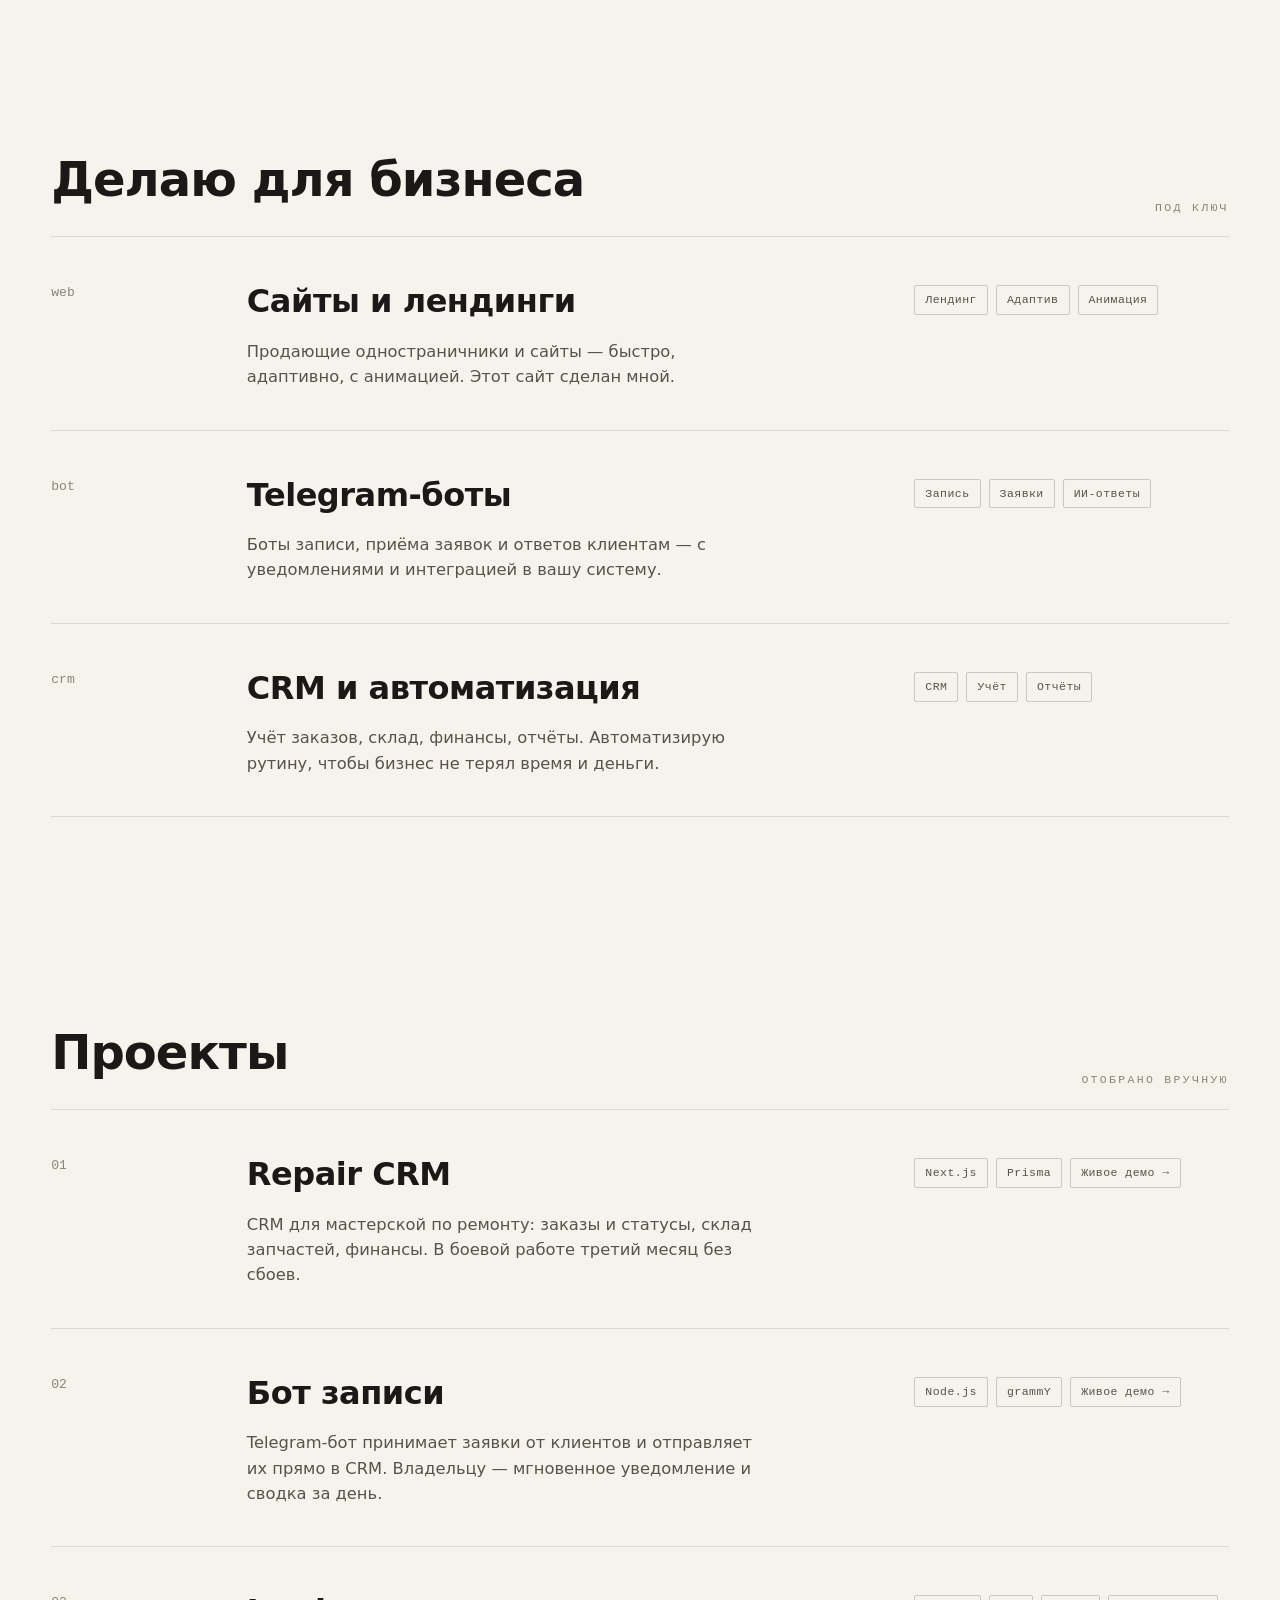
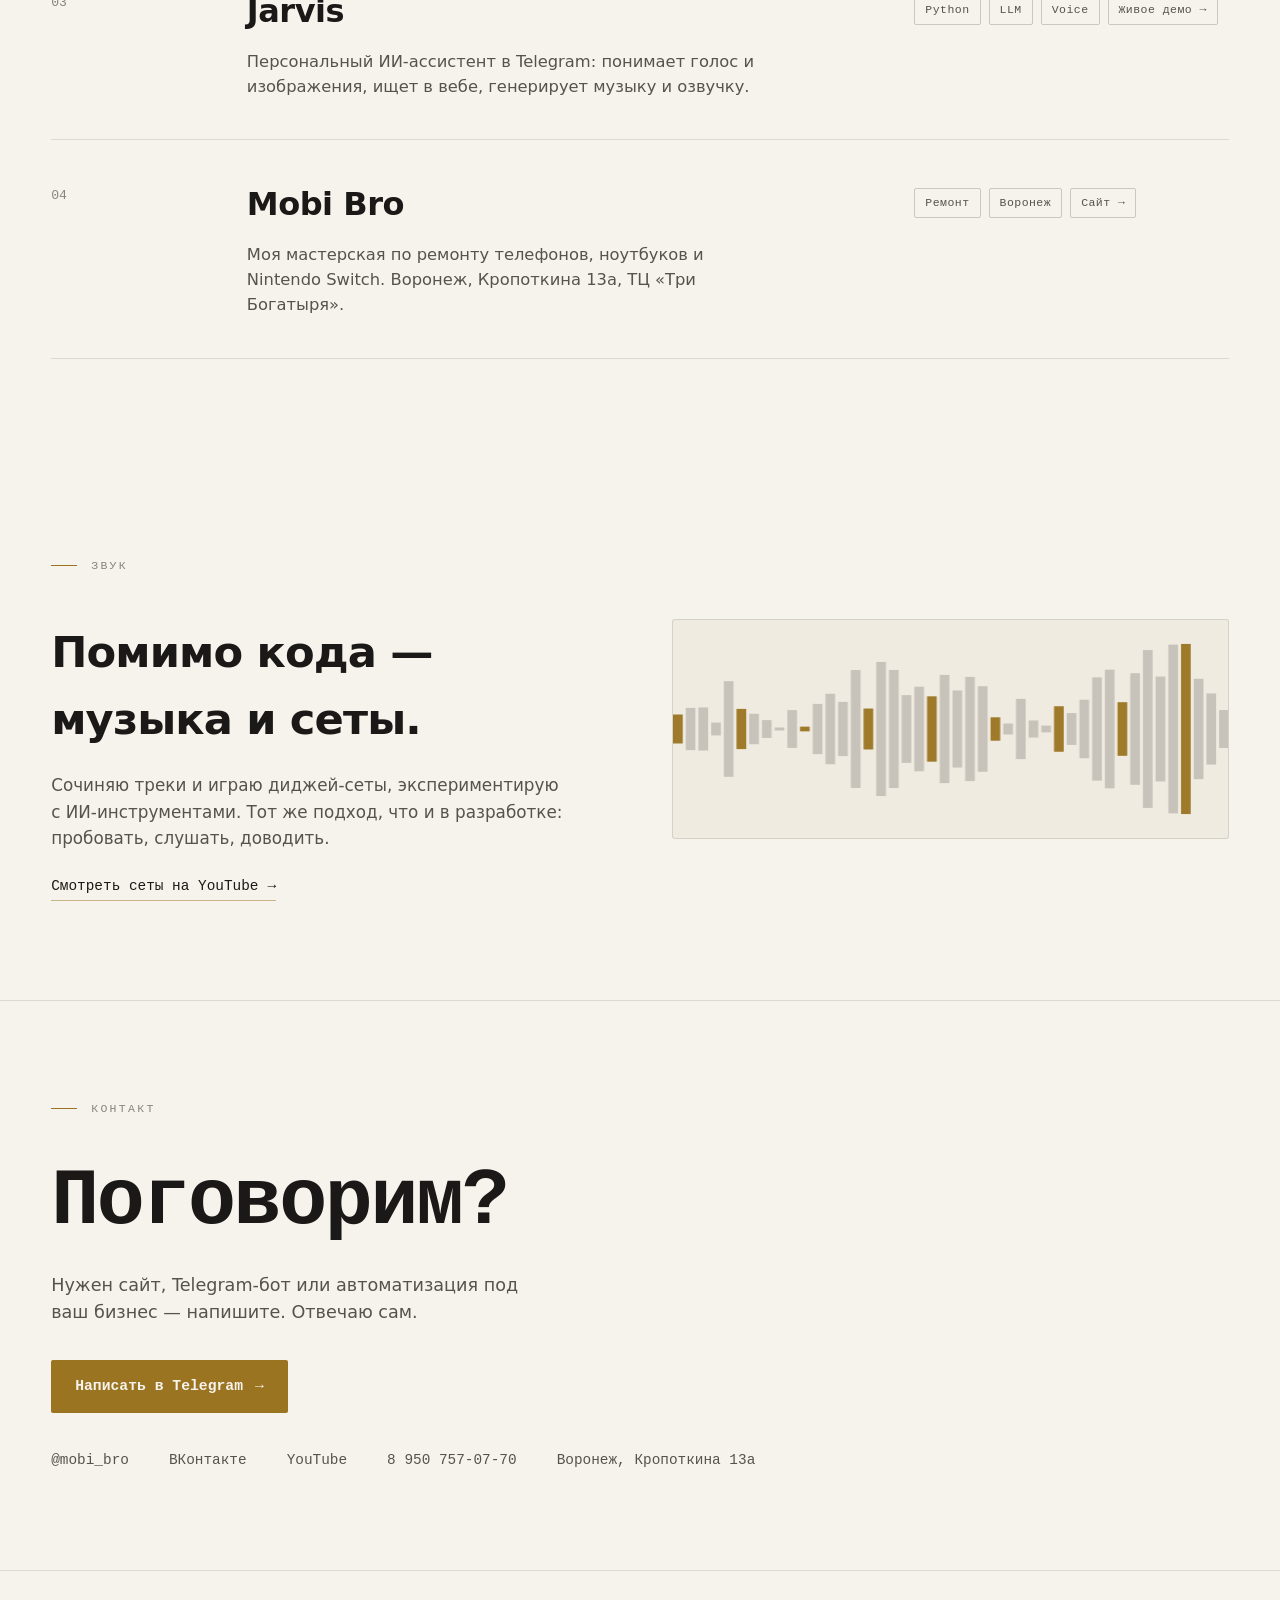
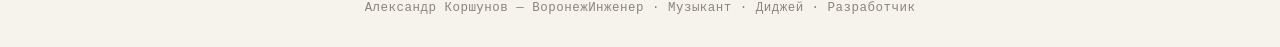
==== commit 97bd5fe9: "Repair CRM demo -> стабильный Tailscale Funnel адрес Co-Authored-By: Claude Opus 4.8 <noreply@anthro" ====
--- a/index.html
+++ b/index.html
@@ -270,7 +270,7 @@
       <div class="projects">
         <article class="project rv" data-rv>
           <div class="p-idx">01</div>
-          <div class="p-main"><h3><a href="https://78fa7b2c25881e.lhr.life" target="_blank" rel="noopener">Repair CRM</a> <span class="dash"></span></h3><p>CRM для мастерской по ремонту: заказы и статусы, склад запчастей, финансы. В боевой работе третий месяц без сбоев.</p></div>
+          <div class="p-main"><h3><a href="https://ubuntu-claude.taildda1b5.ts.net" target="_blank" rel="noopener">Repair CRM</a> <span class="dash"></span></h3><p>CRM для мастерской по ремонту: заказы и статусы, склад запчастей, финансы. В боевой работе третий месяц без сбоев.</p></div>
           <div class="p-tags"><span class="tag">Next.js</span><span class="tag">Prisma</span><span class="tag">Живое демо →</span></div>
         </article>
         <article class="project rv" data-rv>
